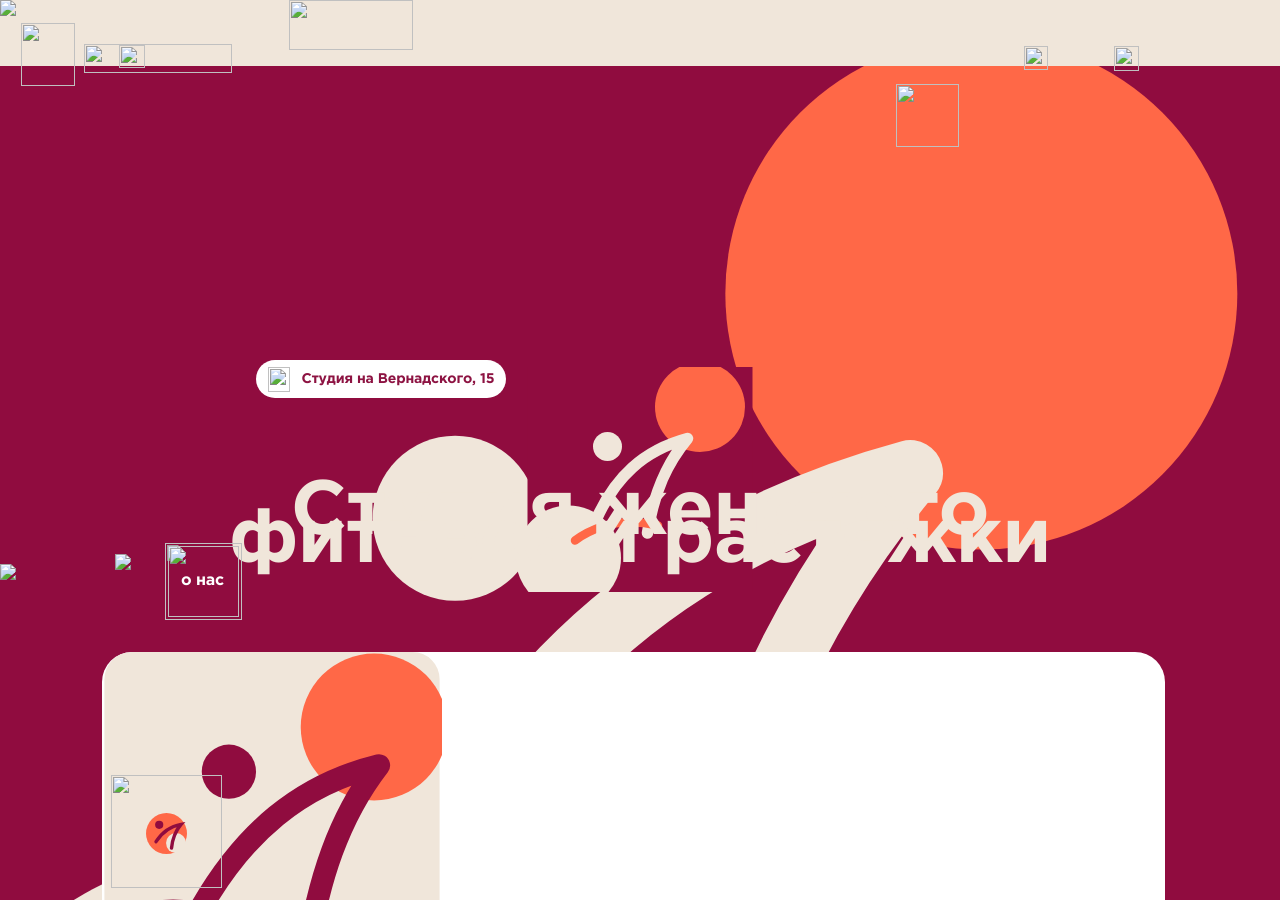
==== tg-mini-app/index.html @ 79e1c3a1 "demo: remove real media from mini app" ====
<!DOCTYPE html>
<html>
  <head>
    <meta name="viewport" content="width=device-width, initial-scale=1.0, maximum-scale=1.0, user-scalable=no, viewport-fit=cover">
    <meta charset="utf-8" />
    <title>TotalBody Mini App</title>
    <meta name="description" content="Telegram Mini App demo for TotalBody stretching and fitness studio." />
    <link rel="icon" href="favicon.svg" type="image/svg+xml" />
    <link rel="stylesheet" href="globals.css" />
    <link rel="stylesheet" href="styleguide.css" />
    <link rel="stylesheet" href="style.css" />
    <script src="https://telegram.org/js/telegram-web-app.js"></script>
    <script src="app.js" defer></script>
  </head>
  <body>
    <div class="app">
      <div class="div">
        <div class="overlap">
          <div class="overlap-group">
            <div class="frame">
              <div class="overlap-2">
                <img class="vector" src="https://res.cloudinary.com/dj05yedo3/image/upload/v1749661528/zvhruvcszwnx0uq4gvgr.svg" loading="lazy" />
                <img class="img" src="https://res.cloudinary.com/dj05yedo3/image/upload/v1749661538/qnjifr6jfg4xvrfwcf0l.svg" loading="lazy" />
                <img class="erasebg-transformed" src="assets/demo-hero.svg" loading="lazy" />
                <img class="vector-2" src="https://res.cloudinary.com/dj05yedo3/image/upload/v1749661538/ksqidxqhwfrtq9zod2dn.svg" loading="lazy" />
                <img class="vector-3" src="https://res.cloudinary.com/dj05yedo3/image/upload/v1749661538/mllj3r9bkgjsvyg509ee.svg" loading="lazy" />
                <img class="vector-4" src="https://res.cloudinary.com/dj05yedo3/image/upload/v1749661538/pivdwtkhey5gzmtzr2zs.svg" loading="lazy" />
                <div class="group">
                  <img class="shape-with-text" src="https://res.cloudinary.com/dj05yedo3/image/upload/v1749661534/fi4a0hrovmrlyyvzdpxg.svg" loading="lazy" />
                  <img class="shape-with-text-2" src="https://res.cloudinary.com/dj05yedo3/image/upload/v1749661534/fi4a0hrovmrlyyvzdpxg.svg" loading="lazy" />
                </div>
                <img class="frame-2" src="https://res.cloudinary.com/dj05yedo3/image/upload/v1749661533/qcncqehvua1rwilfmdrl.svg" loading="lazy" />
                <img class="group-2" src="assets/demo-hero.svg" loading="lazy" />
                <div class="rectangle"></div>
                <div class="overlap-wrapper">
                  <div class="overlap-3">
                    <img class="group-3" src="assets/demo-card.svg" loading="lazy" />
                    <img class="frame-3" src="https://res.cloudinary.com/dj05yedo3/image/upload/v1749661534/mpurqblcsakg6dwoy73x.svg" loading="lazy" />
                    <img class="vector-5" src="assets/demo-avatar-c.svg" loading="lazy" />
                    <div class="group-4">
                      <div class="div-wrapper"><div class="text-wrapper-2">Записаться</div></div>
                    </div>
                  </div>
                </div>
                <img class="vector-6" src="https://res.cloudinary.com/dj05yedo3/image/upload/v1749661532/bebom2uhkwkwy1d5ybla.svg" loading="lazy" />

                <img class="text-3" src="https://res.cloudinary.com/dj05yedo3/image/upload/v1749661535/m6dvybd0l9yclhbttxkt.svg" loading="lazy" />
                <p class="text-wrapper-5">
                  Студия женского<br />
                  фитнеса и растяжки
                </p>
                <div class="text-wrapper-6">Подбери занятия под себя</div>
                <div class="rectangle-3"></div>
                

                <div class="frame-4">
                        <div class="overlap-3">
                          <img class="group-3" src="assets/demo-card.svg" loading="lazy" />
                          <img class="frame-3" src="https://res.cloudinary.com/dj05yedo3/image/upload/v1749661534/mpurqblcsakg6dwoy73x.svg" loading="lazy" />
                          <img class="vector-5" src="assets/demo-avatar-c.svg" loading="lazy" />
                          <div class="group-4">
                            <div class="div-wrapper"><div class="text-wrapper-2">Записаться</div></div>
                          </div>
                        </div>
                </div>
                <p class="text-wrapper-9">
                  Запишись на пробное, и мы подберём лучшее направление под твои цели и состояние.
                </p>
                <p class="text-wrapper-10"> Не знаешь, с чего начать?</p>
                <div class="text-wrapper-11">Социальные сети<br />и контакты</div>

                <div class="text-wrapper-16">Отзывы</div>
                <div class="reviews-container ">
                  <div class="reviews-slider">
                    <div class=" review-slide active">
                      <div class="group-6">
                        <div class="overlap-group-3">
                          <div class="group-7">
                            <img class="ellipse" src="assets/demo-avatar-a.svg" loading="lazy" />
                            <img class="ellipse-2" src="assets/demo-avatar-b.svg" loading="lazy" />
                          </div>
                          <img class="ellipse-3" src="assets/demo-avatar-a.svg" loading="lazy" />
                        </div>
                      </div>
                      <div class="text-wrapper-12">Анна</div>
                      <p class="text-wrapper-13">
                        Очень понравилось! Тренеры внимательные, атмосфера супер. Уже после первой тренировки почувствовала
                        результат.
                      </p>
                      <div class="frame-6">
                        <p class="element">
                          <span class="span">5.0</span> <span class="text-wrapper-14">/5.0 Рейтинг</span>
                        </p>
                        <div class="frame-7">
                          <div class="star"><img class="star-2" src="https://res.cloudinary.com/dj05yedo3/image/upload/v1749661527/vu4h4ap3fotdxhmjp8v7.svg" loading="lazy" /></div>
                          <div class="star"><img class="star-2" src="https://res.cloudinary.com/dj05yedo3/image/upload/v1749661527/vu4h4ap3fotdxhmjp8v7.svg" loading="lazy" /></div>
                          <div class="star"><img class="star-2" src="https://res.cloudinary.com/dj05yedo3/image/upload/v1749661527/vu4h4ap3fotdxhmjp8v7.svg" loading="lazy" /></div>
                          <div class="star"><img class="star-2" src="https://res.cloudinary.com/dj05yedo3/image/upload/v1749661527/vu4h4ap3fotdxhmjp8v7.svg" loading="lazy" /></div>
                          <div class="star"><img class="star-2" src="https://res.cloudinary.com/dj05yedo3/image/upload/v1749661527/vu4h4ap3fotdxhmjp8v7.svg" loading="lazy" /></div>
                        </div>
                      </div>
                    </div>
                    <div class="review-slide">
                      <div class="group-6">
                        <div class="overlap-group-3">
                          <div class="group-7">
                            <img class="ellipse" src="assets/demo-avatar-b.svg" loading="lazy" />
                            <img class="ellipse-2" src="assets/demo-avatar-b.svg" loading="lazy" />
                          </div>
                          <img class="ellipse-3" src="assets/demo-avatar-a.svg" loading="lazy" />
                        </div>
                      </div>
                      <div class="text-wrapper-12">Мария</div>
                      <p class="text-wrapper-13">
                        Замечательная студия! Профессиональные тренеры, индивидуальный подход. Результат заметен уже через месяц.
                      </p>
                      <div class="frame-6">
                        <p class="element">
                          <span class="span">4.8</span> <span class="text-wrapper-14">/5.0 Рейтинг</span>
                        </p>
                        <div class="frame-7">
                          <div class="star"><img class="star-2" src="https://res.cloudinary.com/dj05yedo3/image/upload/v1749661527/vu4h4ap3fotdxhmjp8v7.svg" loading="lazy" /></div>
                          <div class="star"><img class="star-2" src="https://res.cloudinary.com/dj05yedo3/image/upload/v1749661527/vu4h4ap3fotdxhmjp8v7.svg" loading="lazy" /></div>
                          <div class="star"><img class="star-2" src="https://res.cloudinary.com/dj05yedo3/image/upload/v1749661527/vu4h4ap3fotdxhmjp8v7.svg" loading="lazy" /></div>
                          <div class="star"><img class="star-2" src="https://res.cloudinary.com/dj05yedo3/image/upload/v1749661527/vu4h4ap3fotdxhmjp8v7.svg" loading="lazy" /></div>
                          <div class="star"><img class="star-2" src="https://res.cloudinary.com/dj05yedo3/image/upload/v1749661527/vu4h4ap3fotdxhmjp8v7.svg" loading="lazy" /></div>
                        </div>
                      </div>
                    </div>
                    <div class="review-slide">
                      <div class="group-6">
                        <div class="overlap-group-3">
                          <div class="group-7">
                            <img class="ellipse" src="assets/demo-avatar-c.svg" loading="lazy" />
                            <img class="ellipse-2" src="assets/demo-avatar-b.svg" loading="lazy" />
                          </div>
                          <img class="ellipse-3" src="assets/demo-avatar-a.svg" loading="lazy" />
                        </div>
                      </div>
                      <div class="text-wrapper-12">Елена</div>
                      <p class="text-wrapper-13">
                        Прекрасное место для тренировок! Удобное расположение, современное оборудование, дружелюбная атмосфера.
                      </p>
                      <div class="frame-6">
                        <p class="element">
                          <span class="span">5.0</span> <span class="text-wrapper-14">/5.0 Рейтинг</span>
                        </p>
                        <div class="frame-7">
                          <div class="star"><img class="star-2" src="https://res.cloudinary.com/dj05yedo3/image/upload/v1749661527/vu4h4ap3fotdxhmjp8v7.svg" loading="lazy" /></div>
                          <div class="star"><img class="star-2" src="https://res.cloudinary.com/dj05yedo3/image/upload/v1749661527/vu4h4ap3fotdxhmjp8v7.svg" loading="lazy" /></div>
                          <div class="star"><img class="star-2" src="https://res.cloudinary.com/dj05yedo3/image/upload/v1749661527/vu4h4ap3fotdxhmjp8v7.svg" loading="lazy" /></div>
                          <div class="star"><img class="star-2" src="https://res.cloudinary.com/dj05yedo3/image/upload/v1749661527/vu4h4ap3fotdxhmjp8v7.svg" loading="lazy" /></div>
                          <div class="star"><img class="star-2" src="https://res.cloudinary.com/dj05yedo3/image/upload/v1749661527/vu4h4ap3fotdxhmjp8v7.svg" loading="lazy" /></div>
                        </div>
                      </div>
                    </div>
                  </div>
                  <img class="solar-arrow-left review-prev" src="https://res.cloudinary.com/dj05yedo3/image/upload/v1749661528/dd9lremyfhqg72or5kfw.svg" loading="lazy" />
                  <img class="solar-arrow-left-2 review-next" src="https://res.cloudinary.com/dj05yedo3/image/upload/v1749661528/dd9lremyfhqg72or5kfw.svg" loading="lazy" />
                </div>
                <div class="text-wrapper-15">Галерея</div>
                <div class="gallery-container">
                  <div class="gallery-slider"></div>
                  <img class="gallery-prev" src="https://res.cloudinary.com/dj05yedo3/image/upload/v1749661528/dd9lremyfhqg72or5kfw.svg" loading="lazy" />
                  <img class="gallery-next" src="https://res.cloudinary.com/dj05yedo3/image/upload/v1749661528/dd9lremyfhqg72or5kfw.svg" loading="lazy" />
                </div>
                <div class="group-8">
                  <div class="text-wrapper-17">Адреса студий в Москве</div>
                  <div class="overlap-5">
                    <img class="vector-9" src="https://res.cloudinary.com/dj05yedo3/image/upload/v1749661536/wvow3mvoufemfomk6qcf.svg" loading="lazy" />
                    <div class="text-wrapper-18">Студия на Вернадского</div>
                  </div>
                  <div class="overlap-6">
                    <img class="vector-9" src="https://res.cloudinary.com/dj05yedo3/image/upload/v1749661536/wvow3mvoufemfomk6qcf.svg" loading="lazy" />
                    <div class="text-wrapper-19">Студия в Коммунарке</div>
                  </div>
                  <p class="element-2">
                    <a href="geo:55.686320,37.524659" target="_blank" rel="noopener noreferrer"
                      ><span class="text-wrapper-20">Москва, Вернадского 15<br /></span
                    ></a>                    
                  </p>
                  <p class="element-3">
                    <a href="geo:55.701320,37.564659" target="_blank" rel="noopener noreferrer"
                      ><span class="text-wrapper-20">Москва, Скандинавский бульвар 2 корпус 6<br /></span
                    ></a>
                  </p>
                  <div class="overlap-7">
                    <img class="vector-9" src="https://res.cloudinary.com/dj05yedo3/image/upload/v1749661536/wvow3mvoufemfomk6qcf.svg" loading="lazy" />
                    <div class="text-wrapper-22">Студия на Вершинина</div>
                  </div>
                  <img class="vector-10" src="https://res.cloudinary.com/dj05yedo3/image/upload/v1749661537/tsz0d3qyu13cjsbohtra.svg" loading="lazy" />
                  <p class="element-4">
                    <a href="geo:55.761320,37.604659" target="_blank" rel="noopener noreferrer"
                      ><span class="text-wrapper-20">Москва, ул. Маршала Вершинина 10<br /></span
                    ></a>

                  </p>
                  <img class="logos-telegram" src="https://res.cloudinary.com/dj05yedo3/image/upload/v1749661537/mkqbgxnvdlfijttlc5ih.svg" loading="lazy" />
                  <img class="logos-whatsapp-icon" src="https://res.cloudinary.com/dj05yedo3/image/upload/v1749661537/pvggm2gwfyuit2jubu2e.svg" loading="lazy" />
                  <img class="logos-telegram-2" src="https://res.cloudinary.com/dj05yedo3/image/upload/v1749661537/mkqbgxnvdlfijttlc5ih.svg" loading="lazy" />
                  <img class="logos-whatsapp-icon-2" src="https://res.cloudinary.com/dj05yedo3/image/upload/v1749661537/pvggm2gwfyuit2jubu2e.svg" loading="lazy" />
                  <img class="logos-telegram-3" src="https://res.cloudinary.com/dj05yedo3/image/upload/v1749661537/mkqbgxnvdlfijttlc5ih.svg" loading="lazy" />
                  <img class="logos-whatsapp-icon-3" src="https://res.cloudinary.com/dj05yedo3/image/upload/v1749661537/pvggm2gwfyuit2jubu2e.svg" loading="lazy" />
                </div>
                <div class="group-9">
                  <div class="overlap-8">
                    <img class="logos-telegram-4" src="https://res.cloudinary.com/dj05yedo3/image/upload/v1749661537/mkqbgxnvdlfijttlc5ih.svg" loading="lazy" />
                    <div class="text-wrapper-23">Мы в Telegram</div>
                  </div>
                  <div class="overlap-9">
                    <div class="text-wrapper-23">Мы в Вконтакте</div>
                    <img class="vector-11" src="https://res.cloudinary.com/dj05yedo3/image/upload/v1749661527/ifnpgrkp0sdzhej9lgxi.svg" loading="lazy" />
                  </div>
                </div>
                <div class="text-wrapper-24">Виды тренировок</div>
                <img class="logos-telegram-5" src="https://res.cloudinary.com/dj05yedo3/image/upload/v1749661537/mkqbgxnvdlfijttlc5ih.svg" loading="lazy" />
                <img class="logos-whatsapp-icon-4" src="https://res.cloudinary.com/dj05yedo3/image/upload/v1749661537/pvggm2gwfyuit2jubu2e.svg" loading="lazy" />
                <div class="group-10">
                  <div class="overlap-10">
                    <img class="vector-12" src="https://res.cloudinary.com/dj05yedo3/image/upload/v1749661536/wvow3mvoufemfomk6qcf.svg" loading="lazy" />
                    <div class="text-wrapper-25">Студия на Вернадского, 15</div>
                  </div>
                </div>
                <img class="vector-13" src="https://res.cloudinary.com/dj05yedo3/image/upload/v1749661536/toyf0oizj701140ivxfs.svg" loading="lazy" />
              </div>
             
              <div class="text-wrapper-29">ПОЛУЧИ</div>
              <div class="text-wrapper-30">при скачивании приложения</div>
              <div class="group-12">
                <div class="group-wrapper">
                  <div class="group-13">
                    <div class="overlap-group-5">
                      <div class="rectangle-4"></div>
                      <div class="text-wrapper-31">Скачать приложение</div>
                    </div>
                  </div>
                </div>
              </div>
            </div>
            <div class="group-14">
              <div class="overlap-11">
                <div class="group-15">
                  <img class="shape-with-text-3" src="https://res.cloudinary.com/dj05yedo3/image/upload/v1749661526/hvrgjwyhjdgsxyneat5d.svg" loading="lazy" />
                  <div class="overlap-group-6">
                    <img class="vector-14" src="https://res.cloudinary.com/dj05yedo3/image/upload/v1749661525/syrwurmm0ec5puykcbqc.svg" loading="lazy" />
                    <div class="text-wrapper-32">500</div>
                  </div>
                </div>
                <div class="group-16"><div class="text-wrapper-33">БАЛОВ</div></div>
              </div>
            </div>
            <div class="group-17">
              <div class="frame-9">
                <div class="overlap-12">
                  <div class="overlap-13">
                    <img class="group-18" src="assets/demo-card.svg" loading="lazy" />
                    <div class="text-wrapper-34">Силовые<br />и кардио-тренировки</div>
                    <p class="div-2">
                      <span class="text-wrapper-35">Подойдут тебе, если ты хочешь:<br /></span>
                      <span class="text-wrapper-36"
                        ><br />— подтянуть тело<br />— сбросить напряжение через активность<br />— почувствовать энергию
                        и контроль над своим телом</span
                      >
                    </p>
                    <p class="text-wrapper-37">🔥 Форматы: функциональный фитнес, женские круговые, кардио-миксы</p>
                  </div>
                  <div class="group-19">
                    <div class="overlap-group-2"><div class="text-wrapper-2">Записаться</div></div>
                  </div>
                  <div class="ic-round-sports">
                    <div class="icon-park-outline"><img class="group-20" src="assets/demo-card.svg" loading="lazy" /></div>
                  </div>
                </div>
              </div>
              <div class="overlap-14">
                <div class="frame-10">
                  <div class="overlap-15">
                    <div class="overlap-16">
                      <img class="group-21" src="assets/demo-card.svg" loading="lazy" />
                      <p class="div-3">
                        <span class="text-wrapper-35">Подойдут тебе, если ты хочешь:<br /></span>
                        <span class="text-wrapper-36"
                          ><br />— отпустить тревожность и восстановиться<br />— улучшить осанку и дыхание<br />—
                          разгрузить тело после сидячей работы</span
                        >
                      </p>
                      <p class="text-wrapper-38">🔥 Форматы: хатха, аэройога в гамаках, дыхательные практики</p>
                    </div>
                    <div class="text-wrapper-39">Йога<br />и аэройога</div>
                    <div class="group-22">
                      <div class="overlap-group-2"><div class="text-wrapper-2">Записаться</div></div>
                    </div>
                  </div>
                </div>
                <div class="mdi-yoga-wrapper"><img class="mdi-yoga" src="assets/demo-card.svg" loading="lazy" /></div>
              </div>
              <div class="overlap-17">
                <div class="frame-10">
                  <div class="overlap-15">
                    <div class="overlap-16">
                      <img class="group-21" src="assets/demo-card.svg" loading="lazy" />
                      <p class="div-3">
                        <span class="text-wrapper-35">Подойдут тебе, если ты хочешь:<br /></span>
                        <span class="text-wrapper-36"
                          ><br />— стать гибкой без насилия над собой<br />— снять напряжение в спине и шее<br />—
                          научиться слышать своё тело</span
                        >
                      </p>
                      <p class="text-wrapper-38">🔥 Форматы: стретчинг, шпагаты, мягкое вытяжение</p>
                    </div>
                    <div class="text-wrapper-39">Растяжка и мягкие тренировки</div>
                    <div class="group-22">
                      <div class="overlap-group-2"><div class="text-wrapper-2">Записаться</div></div>
                    </div>
                  </div>
                </div>
                <div class="material-symbols-wrapper">
                  <img class="material-symbols" src="https://res.cloudinary.com/dj05yedo3/image/upload/v1749661531/lkzwquas0k6wuajf4sws.svg" loading="lazy" />
                </div>
              </div>
              <div class="overlap-18">
                <div class="frame-11">
                  <div class="overlap-19">
                    <div class="overlap-20">
                      <img class="group-23" src="assets/demo-card.svg" loading="lazy" />
                      <p class="div-4">
                        <span class="text-wrapper-35">Подойдут тебе, если ты хочешь:<br /></span>
                        <span class="text-wrapper-36"
                          ><br />— раскрыть женственность и тело<br />— почувствовать уверенность в движении<br />—
                          прокачать пластику и наслаждаться собой</span
                        >
                      </p>
                      <p class="text-wrapper-38">🔥 Форматы: high heels, strip plastic, frame up</p>
                    </div>
                    <div class="text-wrapper-39">Танцевальные направления</div>
                    <div class="group-24">
                      <div class="overlap-group-2"><div class="text-wrapper-2">Записаться</div></div>
                    </div>
                  </div>
                </div>
                <div class="mdi-dance-pole-wrapper"><img class="mdi-dance-pole" src="https://res.cloudinary.com/dj05yedo3/image/upload/v1749661531/xwur1dfdlcthbbzri6fo.svg" loading="lazy" /></div>
              </div>
            </div>
            <img class="shape-with-text-4" src="https://res.cloudinary.com/dj05yedo3/image/upload/v1749661534/fi4a0hrovmrlyyvzdpxg.svg" loading="lazy" />
            <img class="vector-15" src="https://res.cloudinary.com/dj05yedo3/image/upload/v1749661525/g0m5v3hjdb8z01puhdi0.svg" loading="lazy" />
            <img class="vector-16" src="https://res.cloudinary.com/dj05yedo3/image/upload/v1749661535/nxyaib2t70lfdyraieog.svg" loading="lazy" />
            <div class="text-wrapper-40">о нас</div>
            <img class="vector-17" src="https://res.cloudinary.com/dj05yedo3/image/upload/v1749661531/anmxvpi4mtcuq6xujy67.svg" loading="lazy" />
            <div class="text-wrapper-41">Важное</div>
            <div class="vazhnoe-items-container">
              <div class="group-25">
                <div class="overlap-21">
                  <img class="ic-round-sports-2" src="https://res.cloudinary.com/dj05yedo3/image/upload/v1749661531/pp7jlei7whan8qn3r7dn.svg" loading="lazy" />
                  <div class="text-wrapper-42">Тренеры</div>
                </div>
              </div>
              <div class="group-26">
                <div class="overlap-21">
                  <div class="ic-round-sports-3">
                    <img class="fluent-calendar" src="https://res.cloudinary.com/dj05yedo3/image/upload/v1749661530/td2p0tbl6gnivacuxcgl.svg" loading="lazy" />
                  </div>
                  <div class="text-wrapper-42">Расписание</div>
                </div>
              </div>
              <div class="group-29">
                <div class="overlap-21">
                  <div class="ic-round-sports-3">
                    <img class="icomoon-free-price" src="https://res.cloudinary.com/dj05yedo3/image/upload/v1749661530/boogcw2drhoru61rzu0j.svg" loading="lazy" />
                  </div>
                  <div class="text-wrapper-42">Наши цены</div>
                </div>
              </div>
              <div class="group-30">
                <div class="overlap-21">
                  <div class="ic-round-sports-3">
                    <div class="overlap-group-7">
                      <div class="mingcute-telegram"><img class="group-31" src="https://res.cloudinary.com/dj05yedo3/image/upload/v1749661537/mkqbgxnvdlfijttlc5ih.svg" loading="lazy" /></div>
                      <img class="mdi-video" src="https://res.cloudinary.com/dj05yedo3/image/upload/v1749661530/tev6mluem8g5wy7ezqs3.svg" loading="lazy" />
                    </div>
                  </div>
                  <div class="text-wrapper-42">Видео</div>
                </div>
              </div>
            </div>
            <div class="text-wrapper-43">Полезное</div>
            <div class="poleznoe-items-container">
              <div class="group-27">
                <div class="overlap-21">
                  <div class="ic-round-sports-3"><img class="mdi-faq" src="https://res.cloudinary.com/dj05yedo3/image/upload/v1749661529/wb0336kxxadba7hqfowm.svg" loading="lazy" /></div>
                  <div class="text-wrapper-42">FAQ</div>
                </div>
              </div>
              <div class="group-28">
                <div class="overlap-21">
                  <div class="ic-round-sports-3"><img class="bxs-map" src="https://res.cloudinary.com/dj05yedo3/image/upload/v1749661529/u8o5vndsfwxhld6qwpb7.svg" loading="lazy" /></div>
                  <div class="text-wrapper-42">Как нас найти?</div>
                </div>
              </div>
              <div class="group-32">
                <div class="overlap-21">
                  <div class="ic-round-sports-3">
                    <img class="ic-baseline-app" src="https://res.cloudinary.com/dj05yedo3/image/upload/v1749661528/al30vpiiayfximbymd8l.svg" loading="lazy" />
                  </div>
                  <div class="text-wrapper-46">Мобильное <br>приложение</div>
                </div>
              </div>
              <div class="group-33" onclick="window.open('https://t.me/total_body_ver', '_blank')" style="cursor: pointer;">
                <div class="overlap-21">
                  <div class="ic-round-sports-3">
                    <div class="mingcute-telegram-2"><img class="group-34" src="assets/demo-avatar-a.svg" loading="lazy" /></div>
                  </div>
                  <div class="text-wrapper-42">TG канал</div>
                </div>
              </div>
            </div>
            <div class="text-wrapper-44">Выбери своё направление</div>
            <p class="text-wrapper-45">тренировка, которая подойдёт именно тебе</p>
            <div class="training-items-container">
              <div class="overlap-group-wrapper">
                <div class="overlap-4">
                  <img class="group-3" src="assets/demo-card.svg" loading="lazy">
                  <img class="rectangle-2" src="assets/demo-card.svg" loading="lazy">
                  <img class="frame-3" src="https://res.cloudinary.com/dj05yedo3/image/upload/v1749661534/mpurqblcsakg6dwoy73x.svg" loading="lazy">
                  <img class="vector-5" src="assets/demo-avatar-c.svg" loading="lazy">
                  <div class="text-wrapper-7">Растяжка</div>
                  <p class="text-wrapper-8">Гибкость, снятие напряжения, лёгкость в теле.</p>
                  <button class="more-info-btn" data-type="stretching">Подробнее</button>
                  <div class="group-5">
                    <div class="overlap-group-2"><div class="text-wrapper-2">Записаться</div></div>
                  </div>
                </div>
              </div>
              <div class="overlap-group-wrapper">
                <div class="overlap-4">
                  <img class="group-3" src="assets/demo-card.svg" loading="lazy">
                  <img class="rectangle-2" src="assets/demo-card.svg" loading="lazy">
                  <img class="frame-3" src="https://res.cloudinary.com/dj05yedo3/image/upload/v1749661534/mpurqblcsakg6dwoy73x.svg" loading="lazy">
                  <img class="vector-5" src="assets/demo-avatar-c.svg" loading="lazy">
                  <div class="text-wrapper-7">Аэройога</div>
                  <p class="text-wrapper-8">Гамак, гибкость, разгрузка спины, гармония тела и души.</p>
                  <button class="more-info-btn" data-type="aerial">Подробнее</button>
                  <div class="group-5">
                    <div class="overlap-group-2"><div class="text-wrapper-2">Записаться</div></div>
                  </div>
                </div>
              </div>
              <div class="overlap-group-wrapper">
                <div class="overlap-4">
                  <img class="group-3" src="assets/demo-card.svg" loading="lazy">
                  <img class="rectangle-2" src="assets/demo-card.svg" loading="lazy">
                  <img class="frame-3" src="https://res.cloudinary.com/dj05yedo3/image/upload/v1749661534/mpurqblcsakg6dwoy73x.svg" loading="lazy">
                  <img class="vector-5" src="assets/demo-avatar-c.svg" loading="lazy">
                  <div class="text-wrapper-7">Пилатес</div>
                  <p class="text-wrapper-8">Глубокие мышцы, осанка, баланс, мягкая забота о теле.</p>
                  <button class="more-info-btn" data-type="pilates">Подробнее</button>
                  <div class="group-5">
                    <div class="overlap-group-2"><div class="text-wrapper-2">Записаться</div></div>
                  </div>
                </div>
              </div>
              <div class="overlap-group-wrapper">
                <div class="overlap-4">
                  <img class="group-3" src="assets/demo-card.svg" loading="lazy">
                  <img class="rectangle-2" src="assets/demo-card.svg" loading="lazy">
                  <img class="frame-3" src="https://res.cloudinary.com/dj05yedo3/image/upload/v1749661534/mpurqblcsakg6dwoy73x.svg" loading="lazy">
                  <img class="vector-5" src="assets/demo-avatar-c.svg" loading="lazy">
                  <div class="text-wrapper-7">Strip Plastic</div>
                  <p class="text-wrapper-8">Танец, пластика, женственность, уверенность, гибкость.</p>
                  <button class="more-info-btn" data-type="strip">Подробнее</button>
                  <div class="group-5">
                    <div class="overlap-group-2"><div class="text-wrapper-2">Записаться</div></div>
                  </div>
                </div>
              </div>
              <div class="overlap-group-wrapper">
                <div class="overlap-4">
                  <img class="group-3" src="assets/demo-card.svg" loading="lazy">
                  <img class="rectangle-2" src="assets/demo-card.svg" loading="lazy">
                  <img class="frame-3" src="https://res.cloudinary.com/dj05yedo3/image/upload/v1749661534/mpurqblcsakg6dwoy73x.svg" loading="lazy">
                  <img class="vector-5" src="assets/demo-avatar-c.svg" loading="lazy">
                  <div class="text-wrapper-7">Здоровая спина</div>
                  <p class="text-wrapper-8">Сильная спина, снятие боли, гибкость, профилактика проблем.</p>
                  <button class="more-info-btn" data-type="back">Подробнее</button>
                  <div class="group-5">
                    <div class="overlap-group-2"><div class="text-wrapper-2">Записаться</div></div>
                  </div>
                </div>
              </div>
              <div class="overlap-group-wrapper">
                <div class="overlap-4">
                  <img class="group-3" src="assets/demo-card.svg" loading="lazy">
                  <img class="rectangle-2" src="assets/demo-card.svg" loading="lazy">
                  <img class="frame-3" src="https://res.cloudinary.com/dj05yedo3/image/upload/v1749661534/mpurqblcsakg6dwoy73x.svg" loading="lazy">
                  <img class="vector-5" src="assets/demo-avatar-c.svg" loading="lazy">
                  <div class="text-wrapper-7">Хатха-йога</div>
                  <p class="text-wrapper-8">Асаны, дыхание, баланс, гибкость, спокойствие ума.</p>
                  <button class="more-info-btn" data-type="hatha">Подробнее</button>
                  <div class="group-5">
                    <div class="overlap-group-2"><div class="text-wrapper-2">Записаться</div></div>
                  </div>
                </div>
              </div>
              <div class="overlap-group-wrapper">
                <div class="overlap-4">
                  <img class="group-3" src="assets/demo-card.svg" loading="lazy">
                  <img class="rectangle-2" src="assets/demo-card.svg" loading="lazy">
                  <img class="frame-3" src="https://res.cloudinary.com/dj05yedo3/image/upload/v1749661534/mpurqblcsakg6dwoy73x.svg" loading="lazy">
                  <img class="vector-5" src="assets/demo-avatar-c.svg" loading="lazy">
                  <div class="text-wrapper-7">Фитнес-аэробика</div>
                  <p class="text-wrapper-8">Кардио, энергия, сжигание калорий, координация, позитив.</p>
                  <button class="more-info-btn" data-type="aerobics">Подробнее</button>
                  <div class="group-5">
                    <div class="overlap-group-2"><div class="text-wrapper-2">Записаться</div></div>
                  </div>
                </div>
              </div>
            </div>
          </div>
        </div>
      </div>
    </div>

    
    <div class="modal-coaches" style="display:none;">
      <div class="modal-coaches__backdrop"></div>
      <div class="modal-coaches__content">
        <button class="modal-coaches__close">&times;</button>
        <div class="coaches-slider">
          <div class="coach-slide">
            <div class="coach-info">
              <div class="coach-photo-container">
                <img class="coach-photo" src="" alt="">
              </div>
              <div class="coach-details">
                <h3 class="coach-name"></h3>
                <p class="coach-desc"></p>
              </div>
            </div>
            <div class="coaches-nav">
              <button class="coaches-prev">
                <svg width="24" height="24" viewBox="0 0 24 24" fill="none" xmlns="http://www.w3.org/2000/svg">
                  <path d="M15 18L9 12L15 6" stroke="currentColor" stroke-width="2" stroke-linecap="round" stroke-linejoin="round"/>
                </svg>
              </button>
              <div class="coach-counter"></div>
              <button class="coaches-next">
                <svg width="24" height="24" viewBox="0 0 24 24" fill="none" xmlns="http://www.w3.org/2000/svg">
                  <path d="M9 6L15 12L9 18" stroke="currentColor" stroke-width="2" stroke-linecap="round" stroke-linejoin="round"/>
                </svg>
              </button>
            </div>
          </div>
        </div>
      </div>
    </div>
    <div class="modal-schedule" style="display:none;">
      <div class="modal-schedule__backdrop"></div>
      <div class="modal-schedule__content">
        <iframe src="https://example.com/booking-widget" frameborder="0" class="schedule-iframe"></iframe>
        <button class="modal-schedule__close">&times;</button>
      </div>
    </div>
    <div class="modal-prices" style="display:none;">
      <div class="modal-prices__backdrop"></div>
      <div class="modal-prices__content">
        <button class="modal-prices__close">&times;</button>
        <div class="prices-slider"></div>
        <div class="prices-nav">
          <button class="prices-prev">&#8592;</button>
          <button class="prices-next">&#8594;</button>
        </div>
      </div>
    </div>

    <!-- Модальное окно Видео -->
    <div class="modal-video" style="display: none;">
        <div class="modal-video__backdrop"></div>
        <div class="modal-video__content">
            <button class="modal-video__close">&times;</button>
            <img class="video-player" src="assets/demo-gallery-1.svg" alt="Видео демо" loading="lazy">
        </div>
    </div>

    <!-- Модальное окно FAQ -->
    <div class="modal-faq" style="display: none;">
        <div class="modal-faq__backdrop"></div>
        <div class="modal-faq__content">
            <button class="modal-faq__close">&times;</button>
            <div class="faq-container">
                <div class="faq-item">
                    <div class="faq-question">Какие у вас есть абонементы?<span class="faq-arrow">&#9660;</span></div>
                    <p class="faq-answer">
                        В нашей студии вы можете выбрать абонемент, который подходит именно вам:
                        <br /><br />
                        — на 8 занятий<br />
                        — на 12 занятий<br />
                        — на 16 занятий<br />
                        — на 24 занятия
                        <br /><br />
                        Каждый абонемент включает возможность заморозки и гостевые визиты, чтобы вы могли тренироваться с комфортом и делиться любимыми занятиями с близкими.
                        <br /><br />
                        Подробнее о стоимости и условиях — в разделе «Цены».
                    </p>
                </div>
                <div class="faq-item">
                    <div class="faq-question">Что взять с собой на тренировку?<span class="faq-arrow">&#9660;</span></div>
                    <p class="faq-answer">
                        Удобную спортивную форму (лосины/топ), бутылочку для воды и хорошее настроение. Всё остальное (коврики, оборудование, гамаки) предоставляется в студии.
                    </p>
                </div>
                <div class="faq-item">
                    <div class="faq-question">Как записаться и где посмотреть расписание?<span class="faq-arrow">&#9660;</span></div>
                    <p class="faq-answer">
                        Вы можете записаться на пробное занятие через demo booking widget (<a href="https://example.com/booking-widget" target="_blank">https://example.com/booking-widget</a>). Или оставить заявку, и мы вместе подберём для вас оптимальное занятие и время.
                    </p>
                </div>
                <div class="faq-item">
                    <div class="faq-question">Есть ли подарочные сертификаты?<span class="faq-arrow">&#9660;</span></div>
                    <p class="faq-answer">
                        Да, у нас есть подарочные сертификаты на любую сумму или определённое количество занятий. Отличный вариант для заботливого подарка.
                    </p>
                </div>
                <div class="faq-item">
                    <div class="faq-question">Какое направление мне подойдёт?<span class="faq-arrow">&#9660;</span></div>
                    <p class="faq-answer">
                        Мы подскажем! Все будет зависеть от вашей цели, уровня подготовки и личных предпочтений.
                    </p>
                </div>
                <div class="faq-item">
                    <div class="faq-question">Разбивка платежа — это кредит?<span class="faq-arrow">&#9660;</span></div>
                    <p class="faq-answer">
                        Нет, это удобная система оплаты через сервис Яндекс Сплит — вы можете платить за абонемент частями, без процентов и без оформления кредита.
                    </p>
                </div>
                <div class="faq-item">
                    <div class="faq-question">Если я не успею посетить все занятия, они сгорят?<span class="faq-arrow">&#9660;</span></div>
                    <p class="faq-answer">
                        Нет. Мы можем перенести занятия или заморозить абонемент по уважительной причине. Нам важно, чтобы вы занимались комфортно и без давления.
                    </p>
                </div>
                <div class="faq-item">
                    <div class="faq-question">Могу ли я привести подругу по своему абонементу?<span class="faq-arrow">&#9660;</span></div>
                    <p class="faq-answer">
                        В каждом абонементе включены гостевые визиты, по которым вы можете привести своих подруг бесплатно
                    </p>
                </div>
                <div class="faq-item">
                    <div class="faq-question">Как мне купить абонемент дешевле?<span class="faq-arrow">&#9660;</span></div>
                    <p class="faq-answer">
                        Вы можете воспользоваться акцией "Приведи подругу и получи 2000 рублей". За каждую подругу, купившую абонемент вам на счёт начисляется 2000 рублей.
                    </p>
                </div>
            </div>
      </div>
    </div>

    <!-- Модальное окно Как нас найти -->
    <div class="modal-how-to-find" style="display: none;">
        <div class="modal-how-to-find__backdrop"></div>
        <div class="modal-how-to-find__content">
            <button class="modal-how-to-find__close">&times;</button>
            <div class="how-to-find-slider">
                <div class="how-to-find-slide">
                    <img class="how-to-find-image" src="assets/demo-gallery-2.svg" alt="Как нас найти" loading="lazy">
                </div>
                <div class="how-to-find-slide">
                    <img class="how-to-find-image" src="assets/demo-map.svg" alt="Как нас найти" loading="lazy">
                </div>
            </div>
            <button class="how-to-find-prev">&#8592;</button>
            <button class="how-to-find-next">&#8594;</button>
        </div>
    </div>

    <!-- Модальное окно О нас -->
    <div class="modal-about" style="display: none;">
        <div class="modal-about__backdrop"></div>
        <div class="modal-about__content">
            <button class="modal-about__close">&times;</button>
            <h2 class="about-title">О студии Total Body</h2>
            <div class="about-main-text">
                <p> <b>Total Body</b> – это большая семья из 20 профессиональных инструкторов, 4-ех приятных администраторов и открытого руководства студии.</p>
                <p>Наша цель – сделать каждого клиента своим другом, помочь ему быть более счастливым, красивым и уверенным в себе. Сделать спорт частью его жизни в любом возрасте.</p>
            </div>
            <div class="about-mission-block">
                <h3 class="about-mission-title">Наша миссия</h3>
                <ul class="about-mission-list">
                    <li class="about-mission-item">Делаем стройность и красоту такими же простыми и естественными, как улыбка.</li>
                </ul>
            </div>
        </div>
    </div>

    <!-- Модальное окно подробной информации о тренировке -->
    <div class="modal-training-info" style="display: none;">
        <div class="modal-training-info__backdrop"></div>
        <div class="modal-training-info__content">
            <button class="modal-training-info__close">&times;</button>
            <div class="modal-training-info__body"></div>
        </div>
    </div>
  </body>
</html>
---- tg-mini-app/globals.css ----
*,
*::before,
*::after {
  box-sizing: border-box;
}

body {
  -webkit-font-smoothing: antialiased;
  text-rendering: geometricPrecision;
}

button,
input,
textarea,
select {
  font: inherit;
}

img,
svg,
video {
  max-width: 100%;
}
---- tg-mini-app/styleguide.css ----
:root {
  --white: #ffffff;
  --cream: #f0e6da;
  --berry: #900c3f;
  --berry-dark: #8d1342;
  --ink: #424242;
  --muted: #737373;
}
---- tg-mini-app/style.css ----
@font-face {
    font-family: 'Gotham Pro';
    src: url('./Gotham Pro/gothampro.ttf') format('truetype');
    font-weight: normal;
    font-style: normal;
}

@font-face {
    font-family: 'Gotham Pro';
    src: url('./Gotham Pro/gothampro_italic.ttf') format('truetype');
    font-weight: normal;
    font-style: italic;
}

@font-face {
    font-family: 'Gotham Pro';
    src: url('./Gotham Pro/gothampro_bold.ttf') format('truetype');
    font-weight: bold;
    font-style: normal;
}

@font-face {
    font-family: 'Gotham Pro';
    src: url('./Gotham Pro/gothampro_bolditalic.ttf') format('truetype');
    font-weight: bold;
    font-style: italic;
}

@font-face {
    font-family: 'Gotham Pro';
    src: url('./Gotham Pro/gothampro_medium.ttf') format('truetype');
    font-weight: 500;
    font-style: normal;
}

@font-face {
    font-family: 'Gotham Pro';
    src: url('./Gotham Pro/gothampro_mediumitalic.ttf') format('truetype');
    font-weight: 500;
    font-style: italic;
}

@font-face {
    font-family: 'Gotham Pro';
    src: url('./Gotham Pro/gothampro_light.ttf') format('truetype');
    font-weight: 300;
    font-style: normal;
}

@font-face {
    font-family: 'Gotham Pro';
    src: url('./Gotham Pro/gothampro_lightitalic.ttf') format('truetype');
    font-weight: 300;
    font-style: italic;
}

@font-face {
    font-family: 'Gotham Pro';
    src: url('./Gotham Pro/gothampro_black.ttf') format('truetype');
    font-weight: 900;
    font-style: normal;
}

@font-face {
    font-family: 'Gotham Pro';
    src: url('./Gotham Pro/gothampro_blackitalic.ttf') format('truetype');
    font-weight: 900;
    font-style: italic;
}

html, body {
  width: 100%;
  max-width: 100%;
  margin: 0;
  padding: 0;
  background-color: #f0e6da;
  box-sizing: border-box;
  height: 100%;
}

.app {
  min-height: 100vh;
  overflow-y: auto;
  overflow-x: hidden;
}

.div, .overlap-group {
  width: 100%;
  max-width: 100%;
  box-sizing: border-box;
  /* height и overflow не задаём! */
}

.app, .div {
  min-height: 100vh;
}

.app .div {
  width: 100%;
  max-width: 100%;
}

.app .overlap-group {
  position: relative;
  width: 100%;
  max-width: 100%;
  margin: 0;
  background-color: #f0e6da;
}



.app .vector {
    position: absolute;
    width: 107px;
    height: 230px;
    top: 2231px;
    left: 75%;
  }
  
  .app .img {
    width: 100%;
    height: auto;
    display: block;
    margin: 0 auto;
    position: static;
  }
  
  .app .erasebg-transformed {
    position: absolute;
    top: 66px;
    left: 0;
    width: 100%;
    height: 663px;
    object-fit: cover;
    pointer-events: none;
  }
  
  .app .vector-2 {
    position: absolute;
    width: 26px;
    height: 23px;
    top: 45px;
    left: 119px;
  }
  
  .app .vector-3 {
    position: absolute;
    width: 148px;
    height: 29px;
    top: 44px;
    left: 84px;
  }
  
  .app .vector-4 {
    position: absolute;
    width: 54px;
    height: 63px;
    top: 23px;
    left: 21px;
  }
  
  .app .group {
    position: absolute;
    width: 57px;
    height: 16px;
    top: 747px;
    left: 164px;
  }
  
  .app .shape-with-text {
    position: absolute;
    width: 16px;
    height: 16px;
    top: 16px;
    left: 0;
  }
  
  .app .shape-with-text-2 {
    position: absolute;
    width: 16px;
    height: 16px;
    top: 16px;
    left: 41px;
  }
  
  .app .frame-2 {
    position: absolute;
    width: 100%;
    top: 564px;
    left: 0;
  }
  
  .app .group-2 {
    position: absolute;
    width: 100%;
    height: 225px;
    top: 367px;
    left: 0;
  }
  
  .app .rectangle {
    position: absolute;
    width: 100%;
    height: 902px;
    top: 4517px;
    left: 0;
    background-color: #8d1342;
  }
  
  .app .overlap-wrapper {
    position: absolute;
    width: 83%;
    height: auto;
    top: 652px;
    left: 8%;
    background-color: #ffffff;
    border-radius: 30px;
    overflow: hidden;
  }
  
  .app .overlap-3 {
    position: relative;
    width: 380px;
    height: 415px;
  }
  
  .app .group-3 {
    position: absolute;
    width: 340px;
    height: 415px;
    top: 0;
    left: 0;
  }
  
  .app .rectangle-2 {
    position: absolute;
    width: 188px;
    height: 216px;
    max-width: 188px;
    max-height: 216px;
    min-width: 188px;
    min-height: 216px;
    top: 20px;
    left: 128px;
    border-radius: 18px;
    object-fit: cover;
    overflow: hidden;
    box-sizing: border-box;
  }
  
  .app .frame-3 {
    position: absolute;
    width: 111px;
    height: 113px;
    top: 123px;
    left: 9px;
  }
  
  .app .text-wrapper {
    position: absolute;
    width: 350px;
    top: 262px;
    left: 30px;
    font-family: 'Gotham Pro', Helvetica;
    font-weight: 700;
    color: #8d1342;
    font-size: 16px;
    letter-spacing: -0.18px;
    line-height: 19.0px;
  }
  
  .app .vector-5 {
    position: absolute;
    width: 41px;
    height: 41px;
    top: 161px;
    left: 44px;
  }
  
  .app .p {
    position: absolute;
    width: 272px;
    top: 309px;
    left: 30px;
    font-family: 'Gotham Pro', Helvetica;
    font-weight: 400;
    color: #737373;
    font-size: 12px;
    letter-spacing: -0.13px;
    line-height: 14.3px;
  }
  
  .app .group-4 {
    position: absolute;
    width: 300px;
    height: 40px;
    top: 357px;
    left: 30px;
  }
  
  .app .div-wrapper {
    position: absolute;
    width: 181px;
    height: 40px;
    top: 0;
    left: 0;
    background-color: #900c3f;
    border-radius: 30px;
    cursor: pointer;
    transition: transform 0.15s ease, opacity 0.15s ease, box-shadow 0.15s ease;
  }
  
  .app .div-wrapper:active {
    transform: scale(0.97);
    opacity: 0.8;
    box-shadow: inset 0 0 10px rgba(0, 0, 0, 0.2);
  }
  
  .app .text-wrapper-2 {
    position: absolute;
    top: 13px;
    left: 56px;
    font-family: 'Gotham Pro', Helvetica;
    font-weight: 500;
    color: #ffffff;
    font-size: 12px;
    letter-spacing: -0.13px;
    line-height: 14.3px;
    white-space: nowrap;
  }
  
  .app .text-wrapper-3 {
    position: absolute;
    top: 6px;
    left: 254px;
    font-family: 'Gotham Pro', Helvetica;
    font-weight: 500;
    color: #ffffff;
    font-size: 16px;
    letter-spacing: -0.18px;
    line-height: 19.0px;
    white-space: nowrap;
  }
  
  .app .vector-6 {
    position: absolute;
    width: 18px;
    height: 12px;
    top: 1192px;
    left: 184px;
  }
  
  .app .vector-7 {
    position: absolute;
    width: 72px;
    height: 63px;
    top: 2217px;
    left: 273px;
  }
  
  .app .text-wrapper-4 {
    position: absolute;
    width: 90%;
    top: 490px;
    left: 5%;
    font-family: 'Gotham Pro', Helvetica;
    font-weight: 400;
    color: #f0e6da;
    font-size: 10vw;
    text-align: center;
    letter-spacing: -0.44px;
    line-height: 47.6px;
  }
  
  .app .text-wrapper-5 {
    position: absolute;
    width: 90%;
    top: 422px;
    left: 5%;
    font-family: 'Gotham Pro', Helvetica;
    font-weight: 700;
    color: #f0e6da;
    font-size: 6vw;
    text-align: center;
    letter-spacing: -0.26px;
    line-height: 28.6px;
  }
  
  .app .text-wrapper-6 {
    position: absolute;
    width: 352px;
    top: 1149px;
    left: 12px;
    font-family: 'Gotham Pro', Helvetica;
    font-weight: 400;
    color: #900c3f;
    font-size: 16px;
    text-align: center;
    letter-spacing: -0.18px;
    line-height: 19.0px;
  }
  
  .app .rectangle-3 {
    position: absolute;
    width: 100%;
    height: 373px;
    top: 1682px;
    left: 0;
    background-color: #900c3f;
  }
  
  .app .overlap-group-wrapper {
    position: relative;
    width: 340px;
    height: 415px;
    border-radius: 30px;
    overflow: hidden;
    margin-right: 20px;
    flex: 0 0 auto;
  }
  
  .app .overlap-4 {
    position: relative;
    height: 415px;
    background: linear-gradient(145deg, #ffffff 0%, #fff8f4 55%, #f4d7df 100%);
  }
  
  .app .img-2 {
    position: absolute;
    width: 188px;
    height: 216px;
    top: 20px;
    left: 128px;
    object-fit: cover;
  }
  
  .app .vector-wrapper {
    position: absolute;
    width: 111px;
    height: 113px;
    top: 123px;
    left: 9px;
    background-color: #900c3f;
    border-radius: 50%;
  }
  
  .app .vector-8 {
    position: absolute;
    width: 41px;
    height: 41px;
    top: 38px;
    left: 35px;
  }
  
  .app .text-wrapper-7 {
    position: absolute;
    width: 234px;
    top: 252px;
    left: 30px;
    font-family: 'Gotham Pro', Helvetica;
    font-weight: 700;
    color: #8d1342;
    font-size: 16px;
    letter-spacing: -0.18px;
    line-height: 19.0px;
  }
  
.app .text-3 {
  padding-top: 5vw;
  position: absolute;
  width: 326px;
  top: 490px;
  left: 9%;
  font-family: 'Gotham Pro', Helvetica;
}

  .app .text-wrapper-8 {
    position: absolute;
    width: 249px;
    max-width: 200px;
    top: 280px;
    left: 30px;
    font-family: 'Gotham Pro', Helvetica;
    font-weight: 400;
    color: #737373;
    font-size: 12px;
    letter-spacing: -0.13px;
    line-height: 14.3px;
  }
  
  .app .group-5 {
    position: absolute;
    width: 183px;
    height: 40px;
    top: 347px;
    left: 30px;
  }
  
  .app .overlap-group-2 {
    position: relative;
    width: 181px;
    height: 40px;
    background-color: #900c3f;
    border-radius: 30px;
    cursor: pointer;
    transition: transform 0.15s ease, opacity 0.15s ease, box-shadow 0.15s ease;
  }
  
  .app .overlap-group-2:active {
    transform: scale(0.97);
    opacity: 0.8;
    box-shadow: inset 0 0 10px rgba(0, 0, 0, 0.2);
  }
  
  .app .frame-4 {
    top: 3184px;
    left: 8%;
    position: absolute;
    width: 340px;
    height: 415px;
    background-color: #ffffff;
    border-radius: 30px;
    overflow: hidden;
  }
  
  .app .text-wrapper-9 {
    position: absolute;
    width: 296px;
    top: 3090px;
    left: 15%;
    font-family: 'Gotham Pro', Helvetica;
    font-weight: 400;
    color: #424242;
    font-size: 16px;
    text-align: center;
    letter-spacing: -0.18px;
    line-height: 19.0px;
  }
  
  .app .text-wrapper-10 {
    position: absolute;
    width: 353px;
    top: 3049px;
    left: 5%;
    font-family: 'Gotham Pro', Helvetica;
    font-weight: 700;
    color: #8d1342;
    font-size: 24px;
    text-align: center;
    letter-spacing: -0.26px;
    line-height: 28.6px;
  }
  
  .app .text-wrapper-11 {
    position: absolute;
    width: 353px;
    top: 4570px;
    left: 5%;
    font-family: 'Gotham Pro', Helvetica;
    font-weight: 700;
    color: #f0e6da;
    font-size: 24px;
    text-align: center;
    letter-spacing: -0.26px;
    line-height: 28.6px;
  }
  
  .app .frame-5 {
    display: flex;
    flex-direction: column;
    width: 284px;
    align-items: center;
    justify-content: center;
    gap: 11.95px;
    padding: 30px 10px 10px 10px;
    position: absolute;
    top: 3728px;
    left: 12%;
    background-color: #8d1342;
    border-radius: 15.93px;
    box-shadow: 9.96px 3.98px 39.84px #00000029;
  }
  
  .app .group-6 {
    position: relative;
    width: 134px;
    height: 79.2px;
  }
  
  .app .overlap-group-3 {
    position: relative;
    width: 134px;
    height: 95px;
  }
  
  .app .group-7 {
    position: absolute;
    width: 134px;
    height: 40px;
    top: 20px;
    left: 0;
  }
  
  .app .ellipse {
    width: 48px;
    height: 48px;
    left: -4px;
    position: absolute;
    top: 0;
    object-fit: cover;
  }
  
  .app .ellipse-2 {
    width: 48px;
    height: 48px;
    left: 90px;
    position: absolute;
    top: 0;
    object-fit: cover;
  }
  
  .app .ellipse-3 {
    width: 96px;
    height: 95px;
    left: 19px;
    position: absolute;
    top: 0;
    object-fit: cover;
  }
  
  .app .text-wrapper-12 {
    position: relative;
    width: fit-content;
    font-family: "Manrope-ExtraBold", Helvetica;
    font-weight: 800;
    color: var(--white);
    font-size: 19.9px;
    letter-spacing: 0;
    line-height: 19.9px;
    white-space: nowrap;
  }
  
  .app .text-wrapper-13 {
    position: relative;
    align-self: stretch;
    font-family: "Manrope-Regular", Helvetica;
    font-weight: 400;
    color: #ffffff;
    font-size: 12px;
    text-align: center;
    letter-spacing: 0;
    line-height: 17.9px;
    max-height: 50px;
    min-height: 50px;
    max-width: 250px;
    left: 35px;
  }
  
  .app .frame-6 {
    display: inline-flex;
    align-items: center;
    justify-content: center;
    gap: 11.95px;
    position: relative;
    flex: 0 0 auto;
  }
  
  .app .element {
    position: relative;
    width: fit-content;
    font-family: "Manrope-ExtraBold", Helvetica;
    font-weight: 800;
    color: transparent;
    font-size: 15.9px;
    letter-spacing: 0;
    line-height: 19.9px;
    white-space: nowrap;
  }
  
  .app .span {
    color: #ffffff;
  }
  
  .app .text-wrapper-14 {
    color: #b9c8f3;
    font-size: 10px;
  }
  
  .app .frame-7 {
    display: inline-flex;
    align-items: flex-start;
    position: relative;
    flex: 0 0 auto;
  }
  
  .app .star {
    position: relative;
    width: 19.94px;
    height: 19.94px;
  }
  
  .app .star-2 {
    position: absolute;
    width: 20px;
    height: 20px;
    top: 1px;
    left: 1px;
  }
  
  .app .solar-arrow-left {
    position: absolute;
    width: 24px;
    height: 24px;
    top: 3869px;
    left: 6px;
  }
  
  .app .solar-arrow-left-2 {
    top: 3869px;
    left: 90%;
    transform:rotate(180deg);
    position: absolute;
    width: 24px;
    height: 24px;
  }
  
  .app .text-wrapper-15 {
    position: absolute;
    width: 353px;
    top: 4104px;
    left: 5%;
    font-family: 'Gotham Pro', Helvetica;
    font-weight: 700;
    color: #8d1342;
    font-size: 24px;
    text-align: center;
    letter-spacing: -0.26px;
    line-height: 28.6px;
  }
  
  .app .text-wrapper-16 {
    position: absolute;
    width: 353px;
    top: 3668px;
    left: 6%;
    font-family: 'Gotham Pro', Helvetica;
    font-weight: 700;
    color: #8d1342;
    font-size: 24px;
    text-align: center;
    letter-spacing: -0.26px;
    line-height: 28.6px;
  }
  
  .app .frame-8 {
    position: absolute;
    width: 304px;
    height: 307px;
    top: 4161px;
    left: 12%;
    border-radius: 15.93px;
    box-shadow: 9.96px 3.98px 39.84px #00000029;
    background: linear-gradient(145deg, #8d1342 0%, #a23b61 48%, #f0e6da 100%);
    background-position: 50% 50%;
  }
  
  .app .solar-arrow-left-3 {
    top: 4302px;
    left: 3%;
    position: absolute;
    width: 24px;
    height: 24px;
  }
  
  .app .solar-arrow-left-4 {
    top: 4302px;
    left: 90%;
    position: absolute;
    width: 24px;
    height: 24px;
  }
  
  .app .group-8 {
    position: absolute;
    width: 397px;
    top: 0;
    left: 11px;
  }
  
  .app .text-wrapper-17 {
    position: absolute;
    width: 353px;
    top: 4833px;
    left: 2%;
    font-family: 'Gotham Pro', Helvetica;
    font-weight: 700;
    color: #f0e6da;
    font-size: 24px;
    text-align: center;
    letter-spacing: -0.26px;
    line-height: 28.6px;
  }
  
  .app .overlap-5 {
    position: absolute;
    width: 330px;
    height: 51px;
    top: 4891px;
    left: 5%;
    background-color: #ffffff;
    border-radius: 30px;
  }
  
  .app .vector-9 {
    position: absolute;
    width: 29px;
    height: 33px;
    top: 9px;
    left: 20px;
  }
  
  .app .text-wrapper-18 {
    position: absolute;
    top: 13px;
    left: 65px;
    font-family: 'Gotham Pro', Helvetica;
    font-weight: 700;
    color: #8d1342;
    font-size: 20px;
    text-align: center;
    letter-spacing: -0.22px;
    line-height: 23.8px;
    white-space: nowrap;
  }
  
  .app .overlap-6 {
    position: absolute;
    width: 330px;
    height: 51px;
    top: 5039px;
    left: 5%;
    background-color: #ffffff;
    border-radius: 30px;
  }
  
  .app .text-wrapper-19 {
    position: absolute;
    top: 15px;
    left: 75px;
    font-family: 'Gotham Pro', Helvetica;
    font-weight: 700;
    color: #8d1342;
    font-size: 20px;
    text-align: center;
    letter-spacing: -0.22px;
    line-height: 23.8px;
    white-space: nowrap;
  }
  
  .app .element-2 {
    position: absolute;
    top: 4936px;
    left: 15%;
    font-family: 'Gotham Pro', Helvetica;
    font-weight: 400;
    color: #f0e6da;
    font-size: 20px;
    text-align: center;
    letter-spacing: -0.22px;
    line-height: 23.8px;
  }
  
  .app .text-wrapper-20 {
    letter-spacing: -0.04px;
    text-decoration: underline;
  }
  
  .app .text-wrapper-21 {
    letter-spacing: -0.04px;
  }
  
  .app .element-3 {
    position: absolute;
    top: 5084px;
    width: 250px;
    left: 15%;
    font-family: 'Gotham Pro', Helvetica;
    font-weight: 400;
    color: #f0e6da;
    font-size: 20px;
    text-align: center;
    letter-spacing: -0.22px;
    line-height: 23.8px;
  }
  
  .app .overlap-7 {
    position: absolute;
    width: 330px;
    height: 51px;
    top: 5208px;
    left: 5%;
    background-color: #ffffff;
    border-radius: 30px;
  }
  
  .app .text-wrapper-22 {
    position: absolute;
    top: 15px;
    left: 83px;
    font-family: 'Gotham Pro', Helvetica;
    font-weight: 700;
    color: #8d1342;
    font-size: 20px;
    text-align: center;
    letter-spacing: -0.22px;
    line-height: 23.8px;
    white-space: nowrap;
  }
  
  .app .vector-10 {
    position: absolute;
    width: 124px;
    height: 50px;
    left: 70%;
  }
  
  .app .element-4 {
    position: absolute;
    top: 5254px;
    left: 15%;
    width: 250px;
    font-family: 'Gotham Pro', Helvetica;
    font-weight: 400;
    color: #f0e6da;
    font-size: 20px;
    text-align: center;
    letter-spacing: -0.22px;
    line-height: 23.8px;
  }
  
  .app .logos-telegram {
    height: 24px;
    top: 5161px;
    left: 40%;
    position: absolute;
    width: 24px;
  }
  
  .app .logos-whatsapp-icon {
    position: absolute;
    width: 25px;
    height: 25px;
    top: 5161px;
    left: 48%;
  }
  
  .app .logos-telegram-2 {
    height: 24px;
    top: 4990px;
    left: 40%;
    position: absolute;
    width: 24px;
  }
  
  .app .logos-whatsapp-icon-2 {
    top: 4990px;
    left: 48%;
    position: absolute;
    width: 25px;
    height: 25px;
  }
  
  .app .logos-telegram-3 {
    height: 24px;
    top: 5328px;
    left: 40%;
    position: absolute;
    width: 24px;
  }
  
  .app .logos-whatsapp-icon-3 {
    top: 5328px;
    left: 48%;
    position: absolute;
    width: 25px;
    height: 25px;
  }
  
  .app .group-9 {
    position: absolute;
    width: 334px;
    height: 118px;
    top: 4664px;
    left: 23px;
  }
  
  .app .overlap-8 {
    position: absolute;
    width: 330px;
    height: 51px;
    top: 0;
    left: 5%;
    background-image: url(https://res.cloudinary.com/dj05yedo3/image/upload/v1749661527/y8bqysddjqkqd7xi0evx.svg);
    background-size: 100% 100%;
  }
  
  .app .logos-telegram-4 {
    height: 30px;
    top: 8px;
    left: 23px;
    position: absolute;
    width: 24px;
  }
  
  .app .text-wrapper-23 {
    position: absolute;
    top: 14px;
    left: 74px;
    font-family: 'Gotham Pro', Helvetica;
    font-weight: 700;
    color: #8d1342;
    font-size: 20px;
    letter-spacing: -0.22px;
    line-height: 23.8px;
    white-space: nowrap;
  }
  
  .app .overlap-9 {
    position: absolute;
    width: 330px;
    height: 51px;
    top: 67px;
    left: 5%;
    background-image: url(https://res.cloudinary.com/dj05yedo3/image/upload/v1749661527/y8bqysddjqkqd7xi0evx.svg);
    background-size: 100% 100%;
  }
  
  .app .vector-11 {
    position: absolute;
    width: 22px;
    height: 22px;
    top: 16px;
    left: 28px;
  }
  
  .app .text-wrapper-24 {
    position: absolute;
    width: 284px;
    top: 1113px;
    left: 46px;
    font-family: 'Gotham Pro', Helvetica;
    font-weight: 700;
    color: #900c3f;
    font-size: 24px;
    text-align: center;
    letter-spacing: -0.26px;
    line-height: 28.6px;
  }
  
  .app .logos-telegram-5 {
    height: 24px;
    top: 46px;
    left: 80%;
    position: absolute;
    width: 24px;
  }
  
  .app .logos-whatsapp-icon-4 {
    top: 46px;
    left: 87%;
    position: absolute;
    width: 25px;
    height: 25px;
  }
  
  .app .group-10 {
    position: absolute;
    width: 252px;
    height: 38px;
    top: 360px;
    left: 20%;
  }
  
  .app .overlap-10 {
    position: relative;
    width: 250px;
    height: 38px;
    background-color: #ffffff;
    border-radius: 30px;
  }
  
  .app .vector-12 {
    position: absolute;
    width: 22px;
    height: 25px;
    top: 7px;
    left: 12px;
  }
  
  .app .text-wrapper-25 {
    position: absolute;
    width: 204px;
    top: 12px;
    left: 40px;
    font-family: 'Gotham Pro', Helvetica;
    font-weight: 700;
    color: #8d1342;
    font-size: 14px;
    text-align: center;
    letter-spacing: -0.15px;
    line-height: 16.7px;
    white-space: nowrap;
  }
  
  .app .vector-13 {
    position: absolute;
    width: 63px;
    height: 63px;
    top: 84px;
    left: 70%;
  }
  
  .app .group-11 {
    position: absolute;
    width: 218px;
    height: 64px;
    top: 744px;
    left: 954px;
  }
  
  .app .overlap-group-4 {
    position: relative;
    width: 214px;
    height: 64px;
  }
  
  .app .element-5 {
    position: absolute;
    width: 214px;
    top: 26px;
    left: 0;
    font-family: "Inter-Medium", Helvetica;
    font-weight: 500;
    color: #fefefe;
    font-size: 25.3px;
    letter-spacing: -0.28px;
    line-height: 37.9px;
  }
  
  .app .text-wrapper-26 {
    letter-spacing: -0.07px;
  }
  
  .app .text-wrapper-27 {
    font-size: 25.4px;
    letter-spacing: -0.07px;
    line-height: 38.1px;
  }
  
  .app .text-wrapper-28 {
    position: absolute;
    width: 165px;
    top: 0;
    left: 26px;
    font-family: "Inter-Medium", Helvetica;
    font-weight: 500;
    color: #fefefe;
    font-size: 20.6px;
    letter-spacing: -0.23px;
    line-height: 30.9px;
  }
  
  .app .text-wrapper-29 {
    position: absolute;
    width: 156px;
    top: 5505px;
    left: 28%;
    font-family: 'Gotham Pro', Helvetica;
    font-weight: 700;
    color: #8d1342;
    font-size: 31.8px;
    text-align: center;
    letter-spacing: -0.35px;
    line-height: 47.7px;
  }
  
  .app .text-wrapper-30 {
    position: absolute;
    width: 317px;
    top: 5722px;
    left: 29px;
    font-family: 'Gotham Pro', Helvetica;
    font-weight: 700;
    color: #8d1342;
    font-size: 20px;
    text-align: center;
    letter-spacing: -0.22px;
    line-height: 30px;
  }
  
  .app .group-12 {
    position: absolute;
    width: 281px;
    height: 573px;
    top: 5783px;
    left: 48px;
  }
  
  .app .group-wrapper {
    position: relative;
    width: 371px;
    height: 702px;
    top: -66px;
    left: -48px;
    background-image: url(https://res.cloudinary.com/dj05yedo3/image/upload/v1749661525/i1irkn3cxfololiprwuw.svg);
    background-size: 100% 100%;
  }
  
  .app .group-13 {
    position: relative;
    width: 283px;
    top: 66px;
    left: 48px;
  }
  
  .app .overlap-group-5 {
    position: relative;
    width: 281px;
    height: 573px;
    background-image: url(assets/demo-phone.svg);
    background-size: cover;
    background-position: 50% 50%;
  }
  
  .app .rectangle-4 {
    position: absolute;
    width: 235px;
    height: 51px;
    top: 489px;
    left: 22px;
    background-color: #8d1342;
    border-radius: 30px;
  }
  
  .app .text-wrapper-31 {
    position: absolute;
    top: 505px;
    left: 52px;
    font-family: 'Gotham Pro', Helvetica;
    font-weight: 700;
    color: #ffffff;
    font-size: 16px;
    text-align: center;
    letter-spacing: -0.18px;
    line-height: 19.0px;
    white-space: nowrap;
  }
  
  .app .group-14 {
    position: absolute;
    width: 211px;
    height: 142px;
    top: 5561px;
    left: 21%;
  }
  
  .app .overlap-11 {
    position: relative;
    width: 213px;
    height: 142px;
  }
  
  .app .group-15 {
    position: absolute;
    width: 213px;
    height: 142px;
    top: 0;
    left: 0;
  }
  
  .app .shape-with-text-3 {
    position: absolute;
    width: 142px;
    height: 142px;
    left: 34px;
  }
  
  .app .overlap-group-6 {
    position: absolute;
    width: 211px;
    height: 129px;
    top: 7px;
    left: 0;
  }
  
  .app .vector-14 {
    position: absolute;
    width: 129px;
    height: 129px;
    top: 0;
    left: 41px;
  }
  
  .app .text-wrapper-32 {
    position: absolute;
    width: 211px;
    top: 20px;
    left: 0;
    font-family: 'Gotham Pro', Helvetica;
    font-weight: 500;
    color: #fefefe;
    font-size: 48px;
    text-align: center;
    letter-spacing: -0.53px;
    line-height: 72px;
  }
  
  .app .group-16 {
    position: absolute;
    width: 121px;
    height: 30px;
    top: 85px;
    left: 46px;
  }
  
  .app .text-wrapper-33 {
    position: absolute;
    width: 119px;
    top: 0;
    left: 0;
    font-family: 'Gotham Pro', Helvetica;
    font-weight: 400;
    color: #ffffff;
    font-size: 20px;
    text-align: center;
    letter-spacing: -0.22px;
    line-height: 30px;
  }
  
  .app .group-17 {
    position: absolute;
    width: 100%;
    height: 450px;
    top: 1214px;
    left: 0;
    display: flex;
    flex-direction: row;
    overflow-x: auto;
    overflow-y: hidden;
    scrollbar-width: none;
    -ms-overflow-style: none;
    scroll-behavior: smooth;
    scroll-snap-type: x mandatory;
    padding-top: 0;
    padding-left: 20px;
    padding-bottom: 30px;
    padding-right: 20px;
    box-sizing: border-box;
    align-items: center;
}

.app .group-17::-webkit-scrollbar {
    display: none;
}

.app .frame-9,
.app .overlap-14,
.app .overlap-17,
.app .overlap-18 {
    flex-shrink: 0;
    width: 340px;
    height: 379px;
    margin-right: 20px;
    vertical-align: top;
    scroll-snap-align: center;
    transition: all 0.3s ease;
    transform: translateY(0);
    box-shadow: 0 0 0 rgba(0, 0, 0, 0);
    background-color: #ffffff;
    border-radius: 30px;
    overflow: hidden;
    position: relative;
}

.app .frame-9.active,
.app .overlap-14.active,
.app .overlap-17.active,
.app .overlap-18.active {
    transform: translateY(-20px);
    box-shadow: 0 25px 40px rgba(0, 0, 0, 0.4);
    z-index: 2;
}

.app .frame-9:first-child {
    margin-left: 0;
}

.app .frame-9:last-child,
.app .overlap-14:last-child,
.app .overlap-17:last-child,
.app .overlap-18:last-child {
    margin-right: 0;
}

.app .overlap-12,
.app .overlap-15,
.app .overlap-16,
.app .overlap-19,
.app .overlap-20 {
    position: relative;
    top: auto;
    left: auto;
}

.app .frame-10 {
    width: 340px;
    height: 379px;
    background-color: #ffffff;
    border-radius: 30px;
    overflow: hidden;
}

.app .frame-11 {
    width: 340px;
    height: 379px;
    background-color: #ffffff;
    border-radius: 30px;
    overflow: hidden;
}

.app .overlap-12 {
    position: relative;
    width: 317px;
    height: 374px;
    left: 23px;
  }
  
  .app .overlap-13 {
    position: absolute;
    width: 317px;
    height: 374px;
    top: 0;
    left: 0;
  }
  
  .app .group-18 {
    position: absolute;
    width: 119px;
    height: 374px;
    top: 0;
    left: 198px;
  }
  
  .app .text-wrapper-34 {
    position: absolute;
    width: 217px;
    top: 87px;
    left: 0;
    font-family: 'Gotham Pro', Helvetica;
    font-weight: 700;
    color: #8d1342;
    font-size: 16px;
    letter-spacing: -0.18px;
    line-height: 19.0px;
  }
  
  .app .div-2 {
    position: absolute;
    width: 287px;
    top: 145px;
    left: 0;
    font-family: 'Gotham Pro', Helvetica;
    font-weight: 400;
    color: transparent;
    font-size: 12px;
    letter-spacing: -0.13px;
    line-height: 14.3px;
  }
  
  .app .text-wrapper-35 {
    font-weight: 700;
    color: #8d1342;
    letter-spacing: -0.02px;
  }
  
  .app .text-wrapper-36 {
    font-family: 'Gotham Pro', Helvetica;
    color: #737373;
    letter-spacing: -0.02px;
  }
  
  .app .text-wrapper-37 {
    position: absolute;
    width: 272px;
    top: 239px;
    left: 0;
    font-family: 'Gotham Pro', Helvetica;
    font-weight: 700;
    color: #8d1342;
    font-size: 12px;
    letter-spacing: -0.13px;
    line-height: 14.3px;
  }
  
  .app .group-19 {
    position: absolute;
    width: 183px;
    height: 40px;
    top: 300px;
    left: 0;
  }
  
  .app .ic-round-sports {
    position: absolute;
    width: 40px;
    height: 40px;
    top: 29px;
    left: 0;
    background-color: #900c3f;
    border-radius: 9px;
    overflow: hidden;
  }
  
  .app .icon-park-outline {
    position: relative;
    width: 30px;
    height: 30px;
    top: 5px;
    left: 5px;
  }
  
  .app .group-20 {
    position: absolute;
    width: 27px;
    height: 26px;
    top: 2px;
    left: 2px;
  }
  
  .app .overlap-14 {
    width: 340px;
    height: 379px;
    border-radius: 30px;
  }
  
  .app .frame-10 {
    width: 340px;
    height: 379px;
    background-color: #ffffff;
    border-radius: 30px;
    overflow: hidden;
  }
  
  .app .overlap-15 {
    position: relative;
    width: 317px;
    height: 377px;
    left: 23px;
  }
  
  .app .overlap-16 {
    position: absolute;
    width: 317px;
    height: 377px;
    top: 0;
    left: 0;
  }
  
  .app .group-21 {
    position: absolute;
    width: 119px;
    height: 377px;
    top: 0;
    left: 198px;
  }
  
  .app .div-3 {
    position: absolute;
    width: 287px;
    top: 140px;
    left: 0;
    font-family: 'Gotham Pro', Helvetica;
    font-weight: 400;
    color: transparent;
    font-size: 12px;
    letter-spacing: -0.13px;
    line-height: 14.3px;
  }
  
  .app .text-wrapper-38 {
    position: absolute;
    width: 246px;
    top: 243px;
    left: 2px;
    font-family: 'Gotham Pro', Helvetica;
    font-weight: 700;
    color: #8d1342;
    font-size: 12px;
    letter-spacing: -0.13px;
    line-height: 14.3px;
  }
  
  .app .text-wrapper-39 {
    position: absolute;
    width: 176px;
    top: 89px;
    left: 0;
    font-family: 'Gotham Pro', Helvetica;
    font-weight: 700;
    color: #8d1342;
    font-size: 16px;
    letter-spacing: -0.18px;
    line-height: 19.0px;
  }
  
  .app .group-22 {
    position: absolute;
    width: 183px;
    height: 40px;
    top: 296px;
    left: 6px;
  }
  
  .app .mdi-yoga-wrapper {
    position: absolute;
    width: 40px;
    height: 40px;
    top: 31px;
    left: 27px;
    background-color: #900c3f;
    border-radius: 9px;
    overflow: hidden;
  }
  
  .app .mdi-yoga {
    position: absolute;
    width: 29px;
    height: 29px;
    top: 5px;
    left: 5px;
  }
  
  .app .overlap-17 {
    width: 340px;
    height: 379px;
    border-radius: 30px;
  }
  
  .app .material-symbols-wrapper {
    position: absolute;
    width: 40px;
    height: 40px;
    top: 31px;
    left: 26px;
    background-color: #900c3f;
    border-radius: 9px;
    overflow: hidden;
  }
  
  .app .material-symbols {
    position: absolute;
    width: 31px;
    height: 31px;
    top: 5px;
    left: 5px;
  }
  
  .app .overlap-18 {
    width: 340px;
    height: 379px;
    border-radius: 30px;
  }
  
  .app .frame-11 {
    width: 340px;
    height: 379px;
    background-color: #ffffff;
    border-radius: 30px;
    overflow: hidden;
  }
  
  .app .overlap-19 {
    position: relative;
    width: 317px;
    height: 379px;
    left: 23px;
  }
  
  .app .overlap-20 {
    position: absolute;
    width: 317px;
    height: 379px;
    top: 0;
    left: 0;
  }
  
  .app .group-23 {
    position: absolute;
    width: 119px;
    height: 379px;
    top: 0;
    left: 198px;
  }
  
  .app .div-4 {
    position: absolute;
    width: 287px;
    top: 143px;
    left: 0;
    font-family: 'Gotham Pro', Helvetica;
    font-weight: 400;
    color: transparent;
    font-size: 12px;
    letter-spacing: -0.13px;
    line-height: 14.3px;
  }
  
  .app .group-24 {
    position: absolute;
    width: 183px;
    height: 40px;
    top: 297px;
    left: 6px;
  }
  
  .app .mdi-dance-pole-wrapper {
    position: absolute;
    width: 40px;
    height: 40px;
    top: 31px;
    left: 38px;
    background-color: #900c3f;
    border-radius: 9px;
    overflow: hidden;
  }
  
  .app .mdi-dance-pole {
    position: absolute;
    width: 30px;
    height: 30px;
    top: 5px;
    left: 5px;
  }
  
  .app .shape-with-text-4 {
    position: absolute;
    width: 77px;
    height: 77px;
    top: 543px;
    left: 165px;
  }
  
  .app .vector-15 {
    position: absolute;
    width: 100%;
    height: 121px;
    top: 1622px;
  }
  
  .app .vector-16 {
    position: absolute;
    width: 71px;
    height: 71px;
    top: 546px;
    left: 168px;
  }
  
  .app .text-wrapper-40 {
    position: absolute;
    width: 119px;
    top: 572px;
    left: 143px;
    font-family: 'Gotham Pro', Helvetica;
    font-weight: 700;
    color: #ffffff;
    font-size: 16px;
    text-align: center;
    letter-spacing: -0.18px;
    line-height: 17.3px;
  }
  
  .app .vector-17 {
    position: absolute;
    width: 80px;
    height: 303px;
    top: 1632px;
    left: 0;
  }
  
  .app .text-wrapper-41 {
    position: absolute;
    width: 352px;
    top: 1702px;
    left: 5%;
    font-family: 'Gotham Pro', Helvetica;
    font-weight: 700;
    color: #ffffff;
    font-size: 24px;
    text-align: center;
    letter-spacing: -0.26px;
    line-height: 28.6px;
  }
  
  .app .group-25 {
    position: absolute;
    width: 202px;
    height: 200px;
    left: 12px;
  }
  
  .app .overlap-21 {
    position: relative;
    width: 200px;
    height: 200px;
    background-color: #ffffff;
    border-radius: 15px;
  }
  
  .app .ic-round-sports-2 {
    position: absolute;
    width: 88px;
    height: 88px;
    top: 79px;
    left: 56px;
  }
  
  .app .text-wrapper-42 {
    position: absolute;
    width: 176px;
    top: 31px;
    left: 12px;
    font-family: 'Gotham Pro', Helvetica;
    font-weight: 700;
    color: #8d1342;
    font-size: 20px;
    text-align: center;
    letter-spacing: -0.22px;
    line-height: 23.8px;
    white-space: nowrap;
  }
  
  .app .group-26 {
    position: absolute;
    width: 202px;
    height: 200px;
    left: 12px;
  }
  
  .app .ic-round-sports-3 {
    position: absolute;
    width: 88px;
    height: 88px;
    top: 79px;
    left: 56px;
    background-color: #900c3f;
    border-radius: 20px;
    overflow: hidden;
  }
  
  .app .fluent-calendar {
    position: absolute;
    width: 76px;
    height: 76px;
    top: 6px;
    left: 6px;
  }
  
  .app .text-wrapper-43 {
    position: absolute;
    width: 352px;
    top: 2107px;
    left: 5%;
    font-family: 'Gotham Pro', Helvetica;
    font-weight: 700;
    color: #900c3f;
    font-size: 24px;
    text-align: center;
    letter-spacing: -0.26px;
    line-height: 28.6px;
  }
  
  .app .group-27 {
    position: absolute;
    width: 202px;
    height: 200px;
    left: 12px;
  }
  
  .app .mdi-faq {
    position: absolute;
    width: 62px;
    height: 62px;
    top: 13px;
    left: 13px;
  }
  
  .app .group-28 {
    position: absolute;
    width: 202px;
    height: 200px;
    left: 12px;
  }
  
  .app .bxs-map {
    position: absolute;
    width: 64px;
    height: 64px;
    top: 12px;
    left: 14px;
  }
  
  .app .text-wrapper-44 {
    position: absolute;
    width: 352px;
    top: 2444px;
    left: 5%;
    font-family: 'Gotham Pro', Helvetica;
    font-weight: 700;
    color: #900c3f;
    font-size: 24px;
    text-align: center;
    letter-spacing: -0.26px;
    line-height: 28.6px;
  }
  
  .app .text-wrapper-45 {
    position: absolute;
    width: 246px;
    top: 2481px;
    left: 20%;
    font-family: 'Gotham Pro', Helvetica;
    font-weight: 500;
    color: #900c3f;
    font-size: 16px;
    text-align: center;
    letter-spacing: -0.18px;
    line-height: 19.0px;
  }
  
  .app .frame-12 {
    left: 387px;
    position: absolute;
    width: 340px;
    height: 415px;
    background-color: #ffffff;
    border-radius: 30px;
    overflow: hidden;
  }
  
  .app .overlap-22 {
    position: relative;
    height: 415px;
    background: linear-gradient(145deg, #ffffff 0%, #f8eee5 55%, #ead5c1 100%);
  }
  
  .app .img-wrapper {
    position: absolute;
    width: 111px;
    height: 113px;
    top: 123px;
    left: 9px;
    background-color: #900c3f;
    border-radius: 50%;
  }
  
  .app .frame-13 {
    position: absolute;
    width: 340px;
    height: 415px;
    left: 749px;
    background-color: #ffffff;
    border-radius: 30px;
    overflow: hidden;
  }
  
  .app .overlap-23 {
    position: relative;
    height: 415px;
    background: linear-gradient(145deg, #ffffff 0%, #fff8f4 55%, #f4d7df 100%);
  }
  
  .app .overlap-24 {
    position: absolute;
    width: 111px;
    height: 113px;
    top: 123px;
    left: 9px;
    background-color: #900c3f;
    border-radius: 50%;
  }
  
  .app .frame-14 {
    position: absolute;
    width: 340px;
    height: 415px;
    left: 1111px;
    background-color: #ffffff;
    border-radius: 30px;
    overflow: hidden;
  }
  
  .app .overlap-25 {
    position: relative;
    height: 415px;
    background: linear-gradient(145deg, #ffffff 0%, #f7eef1 55%, #e6d5e9 100%);
  }
  
  .app .overlap-26 {
    position: absolute;
    width: 111px;
    height: 113px;
    top: 123px;
    left: 9px;
    background-color: #900c3f;
    border-radius: 50%;
  }
  
  .app .group-29 {
    position: absolute;
    width: 202px;
    height: 200px;
    left: 12px;
  }
  
  .app .icomoon-free-price {
    position: absolute;
    width: 69px;
    height: 56px;
    top: 18px;
    left: 7px;
  }
  
  .app .group-30 {
    position: absolute;
    width: 202px;
    height: 200px;
    left: 12px;
  }
  
  .app .overlap-group-7 {
    position: relative;
    width: 76px;
    height: 77px;
    top: 5px;
    left: 5px;
  }
  
  .app .mingcute-telegram {
    position: absolute;
    width: 70px;
    height: 70px;
    top: 0;
    left: 0;
  }
  
  .app .group-31 {
    position: absolute;
    width: 2px;
    height: 2px;
    top: 68px;
    left: 35px;
  }
  
  .app .mdi-video {
    position: absolute;
    width: 73px;
    height: 73px;
    top: 4px;
    left: 3px;
  }
  
  .app .group-32 {
    position: absolute;
    width: 202px;
    height: 200px;
    left: 12px;
  }
  
  .app .ic-baseline-app {
    position: absolute;
    width: 55px;
    height: 55px;
    top: 16px;
    left: 14px;
  }
  
  .app .text-wrapper-46 {
    position: absolute;
    width: 176px;
    top: 19px;
    left: 12px;
    font-family: 'Gotham Pro', Helvetica;
    font-weight: 700;
    color: #8d1342;
    font-size: 20px;
    text-align: center;
    letter-spacing: -0.22px;
    line-height: 23.8px;
    white-space: nowrap;
  }
  
  .app .group-33 {
    position: absolute;
    width: 202px;
    height: 200px;
    left: 12px;
  }
  
  .app .mingcute-telegram-2 {
    position: relative;
    width: 70px;
    height: 70px;
    top: 5px;
    left: 5px;
  }
  
  .app .group-34 {
    position: absolute;
    width: 59px;
    height: 57px;
    top: 13px;
    left: 5px;
  }
  
  .app .frame-15 {
    position: absolute;
    width: 340px;
    height: 415px;
    left: 1472px;
    background-color: #ffffff;
    border-radius: 30px;
    overflow: hidden;
  }
  
  .app .overlap-27 {
    position: relative;
    height: 415px;
    background: linear-gradient(145deg, #ffffff 0%, #fff8f4 55%, #f4d7df 100%);
  }
  
  .app .overlap-28 {
    position: absolute;
    width: 111px;
    height: 113px;
    top: 123px;
    left: 9px;
    background-color: #900c3f;
    border-radius: 50%;
  }
  
  .app .frame-16 {
    position: absolute;
    width: 340px;
    height: 415px;
    left: 1852px;
    background-color: #ffffff;
    border-radius: 30px;
    overflow: hidden;
  }
  
  .app .overlap-29 {
    position: relative;
    height: 415px;
    background: linear-gradient(145deg, #ffffff 0%, #f8eee5 55%, #ead5c1 100%);
  }
  
  .app .overlap-30 {
    position: absolute;
    width: 111px;
    height: 113px;
    top: 123px;
    left: 9px;
    background-color: #900c3f;
    border-radius: 50%;
  }
  
  .app .text-wrapper-47 {
    position: absolute;
    width: 274px;
    top: 262px;
    left: 30px;
    font-family: 'Gotham Pro', Helvetica;
    font-weight: 700;
    color: #8d1342;
    font-size: 16px;
    letter-spacing: -0.18px;
    line-height: 19.0px;
  }
  
  .app a[href^="geo:"] {
    text-decoration: none;
    color: inherit;
  }
  
  .app a[href^="geo:"]:hover {
    text-decoration: none;
    color: inherit;
  }
  
  .app a[href^="geo:"]:visited {
    text-decoration: none;
    color: inherit;
  }
  
  .app img,
  .app .img,
  .app .erasebg-transformed,
  .app .rectangle-2 {
    max-width: 100%;
    height: auto;
  }

.app .vazhnoe-items-container {
    position: absolute;
    width: 100%;
    height: 280px; /* Примерная высота */
    top: 1775px; /* Позиция относительно .overlap-2 */
    left: 0;
    display: flex;
    flex-direction: row;
    overflow-x: auto;
    overflow-y: hidden;
    scrollbar-width: none;
    -ms-overflow-style: none;
    scroll-behavior: smooth;
    scroll-snap-type: x mandatory;
    padding: 0 50px 30px 20px;
    box-sizing: border-box;
    align-items: center;
    z-index: 1; /* Устанавливаем z-index */
}

.app .vazhnoe-items-container::-webkit-scrollbar {
    display: none;
}

.app .group-25,
.app .group-26,
.app .group-29,
.app .group-30 {
    flex-shrink: 0;
    width: 202px; /* Исходная ширина */
    height: 200px; /* Исходная высота */
    margin-right: 20px; /* Отступ между элементами */
    vertical-align: top;
    scroll-snap-align: center; /* Центрирование при прилипании */
    transition: all 0.3s ease;
    transform: translateY(0);
    box-shadow: 0 0 0 rgba(0, 0, 0, 0);
    background-color: #ffffff; /* Белый фон */
    border-radius: 15px; /* Исходное скругление */
    overflow: hidden; /* Содержимое */
    position: relative; /* Для z-index и тени */
}

.app .group-25.active,
.app .group-26.active,
.app .group-29.active,
.app .group-30.active {
    transform: translateY(-20px); /* Поднятие */
    box-shadow: 0 25px 40px rgba(0, 0, 0, 0.4); /* Тень */
    z-index: 2;
}

/* Убираем margin-right у последнего элемента */
.app .group-25:last-child,
.app .group-26:last-child,
.app .group-29:last-child,
.app .group-30:last-child {
    margin-right: 0;
}

.app .poleznoe-items-container {
    position: absolute;
    width: 100%;
    height: 280px; /* Примерная высота, скорректируем при необходимости */
    top: 2174px; /* Позиция относительно .overlap-2 */
    left: 0;
    display: flex;
    flex-direction: row;
    overflow-x: auto;
    overflow-y: hidden;
    scrollbar-width: none;
    -ms-overflow-style: none;
    scroll-behavior: smooth;
    scroll-snap-type: x mandatory;
    padding: 0 50px 30px 20px; /* Отступы слева, снизу (для тени) и справа */
    box-sizing: border-box;
    align-items: center;
    z-index: 1; /* Устанавливаем z-index */
}

.app .poleznoe-items-container::-webkit-scrollbar {
    display: none;
}

.app .group-27,
.app .group-28,
.app .group-32,
.app .group-33 {
    flex-shrink: 0;
    width: 202px; /* Исходная ширина */
    height: 200px; /* Исходная высота */
    margin-right: 20px; /* Отступ между элементами */
    vertical-align: top;
    scroll-snap-align: center; /* Центрирование при прилипании */
    transition: all 0.3s ease;
    transform: translateY(0);
    box-shadow: 0 0 0 rgba(0, 0, 0, 0);
    background-color: #ffffff; /* Белый фон */
    border-radius: 15px; /* Исходное скругление */
    overflow: hidden; /* Содержимое */
    position: relative; /* Для z-index и тени */
}

.app .group-27.active,
.app .group-28.active,
.app .group-32.active,
.app .group-33.active {
    transform: translateY(-20px); /* Поднятие */
    box-shadow: 0 25px 40px rgba(0, 0, 0, 0.4); /* Тень */
    z-index: 2;
}

/* Убираем margin-right у последнего элемента */
.app .group-27:last-child,
.app .group-28:last-child,
.app .group-32:last-child,
.app .group-33:last-child {
    margin-right: 0;
}

.app .group-32 {
    /* Был left: 452px; */
}

.app .group-33 {
    /* Был left: 672px; */
}

.app .group-27 {
    /* Был left: 12px; */
}

.app .group-28 {
    /* Был left: 232px; */
}

.app .training-items-container {
  position: absolute;
  width:  100%;
  height: 400px;
  top: 2550px;
  left: 0;
  display: flex;
  overflow-x: auto;
  overflow-y: hidden;
  scroll-behavior: smooth;
  scroll-snap-type: x mandatory;
  -webkit-overflow-scrolling: touch;
  padding: 20px 0 50px;
  z-index: 1;
}

.app .training-items-container::-webkit-scrollbar {
  display: none;
}

.app .overlap-group-wrapper,
.app .frame-12,
.app .frame-13,
.app .frame-14,
.app .frame-15,
.app .frame-16 {
  flex: 0 0 auto;
  margin-right: 20px;
  margin-left: 20px;
  scroll-snap-align: center;
  transition: transform 0.3s ease, box-shadow 0.3s ease;
}

.app .overlap-group-wrapper.active,
.app .frame-12.active,
.app .frame-13.active,
.app .frame-14.active,
.app .frame-15.active,
.app .frame-16.active {
  transform: translateY(-10px);
  box-shadow: 0 10px 20px rgba(0, 0, 0, 0.1);
}

.app .overlap-group-wrapper:last-child,
.app .frame-12:last-child,
.app .frame-13:last-child,
.app .frame-14:last-child,
.app .frame-15:last-child,
.app .frame-16:last-child {
  margin-right: 0;
}

.app .reviews-container {
  width: 370px;
  height: 370px;
  min-width: 370px;
  min-height: 370px;
  max-width: 370px;
  max-height: 370px;
  border-radius: 40px;
  display: flex;
  align-items: center;
  justify-content: center;
  margin: 40px auto 20px auto;
  position: relative;
  z-index: 1;
  padding: 15px;
  top: 3450px;
}

.app .reviews-slider {
  width: 320px;
  height: 320px;
  max-width: 320px;
  max-height: 320px;
  min-width: 320px;
  min-height: 320px;
  position: relative;
  display: flex;
  align-items: center;
  justify-content: center;
  background: #900c3f;
  border-radius: 40px;
}

.app .review-slide {
  background: #f8f5f2;
  border-radius: 32px;
  box-shadow: 0 8px 32px rgba(0,0,0,0.10);
  width: 320px;
  height: 320px;
  display: flex;
  flex-direction: column;
  align-items: center;
  justify-content: center;
  text-align: center;
  position: absolute;
  top: 0;
  left: 0;
  opacity: 0;
  pointer-events: none;
  z-index: 1;
  transition: none;
}
.app .review-slide.active {
  opacity: 1;
  pointer-events: auto;
  z-index: 2;
  transition: none;
  background: #900c3f;
}

/* Slide анимации */
.app .review-slide.slide-in-left {
  animation: slideInLeft 0.5s cubic-bezier(.4,0,.2,1) forwards;
  z-index: 3;
}
.app .review-slide.slide-in-right {
  animation: slideInRight 0.5s cubic-bezier(.4,0,.2,1) forwards;
  z-index: 3;
}
.app .review-slide.slide-out-left {
  animation: slideOutLeft 0.5s cubic-bezier(.4,0,.2,1) forwards;
  z-index: 2;
}
.app .review-slide.slide-out-right {
  animation: slideOutRight 0.5s cubic-bezier(.4,0,.2,1) forwards;
  z-index: 2;
}

@keyframes slideInLeft {
  from { opacity: 0; transform: translateX(-100%) scale(0.95); }
  to   { opacity: 1; transform: translateX(0) scale(1); }
}
@keyframes slideInRight {
  from { opacity: 0; transform: translateX(100%) scale(0.95); }
  to   { opacity: 1; transform: translateX(0) scale(1); }
}
@keyframes slideOutLeft {
  from { opacity: 1; transform: translateX(0) scale(1); }
  to   { opacity: 0; transform: translateX(-100%) scale(0.95); }
}
@keyframes slideOutRight {
  from { opacity: 1; transform: translateX(0) scale(1); }
  to   { opacity: 0; transform: translateX(100%) scale(0.95); }
}

.app .review-avatars {
  width: 100%;
  display: block;
  position: relative;
  height: 70px;
  margin-bottom: 18px;
}
.avatar-center-wrap {
  position: absolute;
  left: 50%;
  top: 0;
  transform: translateX(-50%);
  z-index: 2;
  display: flex;
  flex-direction: column;
  align-items: center;
}
.avatar-side-wrap:first-child {
  position: absolute;
  left: 18%;
  top: 18px;
  z-index: 1;
  display: flex;
  flex-direction: column;
  align-items: center;
}
.avatar-side-wrap:last-child {
  position: absolute;
  right: 18%;
  top: 18px;
  z-index: 1;
  display: flex;
  flex-direction: column;
  align-items: center;
}
.avatar-center {
  width: 90px;
  height: 90px;
  border-radius: 50%;
  object-fit: cover;
  display: block;
  z-index: 2;
  transform: scale(1);
}
.avatar-side {
  width: 90px;
  height: 90px;
  border-radius: 50%;
  object-fit: cover;
  display: block;
  z-index: 1;
  transform: scale(0.6);
}
.avatar-side.fade-out, .avatar-center.fade-out {
  opacity: 0;
  pointer-events: none;
  transform: scale(0.6);
  transition: opacity 0.4s, transform 0.4s;
}

.avatar-side.fade-in, .avatar-center.fade-in {
  opacity: 0;
  animation: fadeInAvatar 0.8s forwards;
}
@keyframes fadeInAvatar {
  from { opacity: 0; }
  to { opacity: 1; }
}
.avatar-left,
.avatar-right {
  margin: 0 !important;
}

.avatar-name-center {
  margin-top: 6px;
  font-size: 20px;
  font-weight: 700;
  color: #fff;
  text-align: center;
  letter-spacing: 0.02em;
  line-height: 1.1;
  font-family: 'Gotham Pro', Helvetica;
}
.avatar-name-side {
  margin-top: 2px;
  font-size: 13px;
  font-weight: 400;
  color: #e0d3d3;
  text-align: center;
  line-height: 1.1;
}

.review-content {
  opacity: 1;
  transform: translateY(0);
  transition: opacity 0.8s, transform 0.8s;
  font-family: 'Gotham Pro', Helvetica;
}
.review-content.fade-out {
  opacity: 0;
  transform: translateY(20px);
  pointer-events: none;
}
.review-content.fade-in {
  opacity: 0;
  transform: translateY(-20px);
  animation: fadeInText 0.8s forwards;
}
@keyframes fadeInText {
  from { opacity: 0; transform: translateY(-20px); }
  to { opacity: 1; transform: translateY(0); }
}

.avatar-name-center, .avatar-name-side {
  font-family: 'Gotham Pro', Helvetica;
  transition: opacity 0.8s, transform 0.8s;
}
.avatar-name-center.fade-out, .avatar-name-side.fade-out {
  opacity: 0;
  transform: translateY(20px);
}
.avatar-name-center.fade-in, .avatar-name-side.fade-in {
  opacity: 0;
  animation: fadeInName 0.8s forwards;
}
@keyframes fadeInName {
  from { opacity: 0; transform: translateY(-20px);}
  to { opacity: 1; transform: translateY(0);}
}

.avatar-side, .avatar-center {
  transition: transform 0.8s cubic-bezier(.4,1.4,.6,1), width 0.8s, height 0.8s, border 0.8s, opacity 0.8s;
}
.avatar-side.fade-out, .avatar-center.fade-out {
  opacity: 0;
  pointer-events: none;
}
.avatar-side.fade-in, .avatar-center.fade-in {
  opacity: 0;
  animation: fadeInAvatar 0.8s forwards;
}
@keyframes fadeInAvatar {
  from { opacity: 0; }
  to { opacity: 1; }
}

.avatar-center-wrap, .avatar-side-wrap {
  min-width: 90px;
  min-height: 110px;
  display: flex;
  flex-direction: column;
  align-items: center;
  justify-content: flex-start;
}

.review-avatars {
  width: 100%;
  display: flex;
  align-items: flex-end;
  justify-content: center;
  margin-bottom: 18px;
  gap: 8px;
  position: relative;
}

.app .review-prev,
.app .review-next {
  position: absolute;
  top: 50%;

  width: 32px;
  height: 32px;
  cursor: pointer;
  z-index: 3;
  background: none;
  border: none;
  outline: none;
  opacity: 0.85;
  transition: opacity 0.2s, box-shadow 0.2s;
  filter: drop-shadow(0 2px 6px rgba(0,0,0,0.10));
}
.app .review-next {
  right: -44px;
}

/* Анимация аватарок слайдера */
.avatar-center, .avatar-side {
  transition: transform 0.5s cubic-bezier(.4,1.4,.6,1), width 0.5s, height 0.5s, border 0.5s;
}
.avatar-center.to-left {
  transform: translateY(17px) translateX(-50px) scale(0.63);
  z-index: 1;
}
.avatar-center.to-right {
  transform: translateY(17px) translateX(50px) scale(0.63);
  z-index: 1;
}
.avatar-side.to-center {
  transform: translateX(40px) scale(1);
  z-index: 2;
}
.avatar-side.from-left {
  transform: translateX(-60px) scale(0.53);
  z-index: 1;
}
.avatar-side.from-right {
  transform: translateX(60px) scale(0.53);
  z-index: 1;
}
.avatar-center.from-side {
  transform: translateX(0) scale(1);
  z-index: 2;
}
.avatar-side.to-center-left {
  transform: translateY(-17px) translateX(50px) scale(1);
  z-index: 2;
}
.avatar-side.to-center-right {
  transform: translateY(-17px) translateX(-50px) scale(1) ;
  z-index: 2;
}

.gallery-container {
  width: 300px;
  height: 300px;
  min-width: 300px;
  min-height: 300px;
  max-width: 300px;
  max-height: 300px;
  border-radius: 40px;
  display: flex;
  align-items: center;
  justify-content: center;
  margin: 40px auto 20px auto;
  position: relative;
  z-index: 1;
  padding: 0;
  top: 3500px;
}

.gallery-slider {
  width: 320px;
  height: 320px;
  max-width: 320px;
  max-height: 320px;
  min-width: 320px;
  min-height: 320px;
  position: relative;
  display: flex;
  align-items: center;
  justify-content: center;
  border-radius: 32px;
  overflow: hidden;
}

.gallery-slide {
  width: 100%;
  height: 100%;
  position: absolute;
  top: 0;
  left: 0;
  opacity: 0;
  pointer-events: none;
  z-index: 1;
  transition: none;
  display: flex;
  align-items: center;
  justify-content: center;
}
.gallery-slide.active {
  opacity: 1;
  pointer-events: auto;
  z-index: 2;
  transition: none;
}
.gallery-slide img {
  width: 100%;
  height: 100%;
  object-fit: cover;
  border-radius: 32px;
}
.gallery-slide.slide-in-left {
  animation: slideInLeft 0.5s cubic-bezier(.4,0,.2,1) forwards;
  z-index: 3;
}
.gallery-slide.slide-in-right {
  animation: slideInRight 0.5s cubic-bezier(.4,0,.2,1) forwards;
  z-index: 3;
}
.gallery-slide.slide-out-left {
  animation: slideOutLeft 0.5s cubic-bezier(.4,0,.2,1) forwards;
  z-index: 2;
}
.gallery-slide.slide-out-right {
  animation: slideOutRight 0.5s cubic-bezier(.4,0,.2,1) forwards;
  z-index: 2;
}
.gallery-prev, .gallery-next {
  position: absolute;
  top: 50%;
  width: 32px;
  height: 32px;
  cursor: pointer;
  z-index: 3;
  background: none;
  border: none;
  outline: none;
  opacity: 0.85;
  transition: opacity 0.2s, box-shadow 0.2s;
  filter: drop-shadow(0 2px 6px rgba(0,0,0,0.10));
  transform: translateY(-50%);
}
.gallery-prev {
  left: -44px;
}
.gallery-next {
  right: -44px;
  transform: rotate(180deg) translateY(50%);
}

.modal-coaches {
  position: fixed;
  top: 0;
  left: 0;
  width: 100%;
  height: 100%;
  display: none;
  justify-content: center;
  align-items: center;
  z-index: 1000;
  overflow: hidden;
  -webkit-overflow-scrolling: touch; /* Для плавного скролла на iOS */
}

.modal-coaches__backdrop {
  position: absolute;
  top: 0;
  left: 0;
  width: 100%;
  height: 100%;
  background: rgba(0, 0, 0, 0.5);
  backdrop-filter: blur(4px);
}

.modal-coaches__content {
  position: relative;
  width: 90%;
  max-width: 800px;
  max-height: 90vh;
  background: #fff;
  border-radius: 20px;
  padding: 30px;
  z-index: 1001;
  overflow-y: auto;
  -webkit-overflow-scrolling: touch; /* Для плавного скролла на iOS */
  overscroll-behavior: contain; /* Предотвращает скролл родительского элемента */
}

.modal-coaches__close {
  position: absolute;
  top: 20px;
  right: 20px;
  background: none;
  border: none;
  font-size: 24px;
  cursor: pointer;
  color: #333;
  width: 40px;
  height: 40px;
  display: flex;
  align-items: center;
  justify-content: center;
  border-radius: 50%;
  transition: background-color 0.3s;
  font-family: 'Gotham Pro', sans-serif;
}

.modal-coaches__close:hover {
  background-color: rgba(0, 0, 0, 0.1);
}

.coach-slide {
  display: flex;
  flex-direction: column;
  gap: 30px;
  min-height: min-content; /* Важно для корректного скролла */
}

.coach-info {
  display: flex;
  gap: 30px;
  align-items: flex-start;
  min-height: min-content; /* Важно для корректного скролла */
}

.coach-photo-container {
  flex: 0 0 300px;
  height: 400px;
  border-radius: 15px;
  overflow: hidden;
}

.coach-photo {
  width: 100%;
  height: 100%;
  object-fit: cover;
}

.coach-details {
  flex: 1;
  display: flex;
  flex-direction: column;
  gap: 20px;
}

.coach-name {
  font-size: 24px;
  font-weight: 600;
  color: #333;
  margin: 0;
}

.coach-desc {
  font-size: 16px;
  line-height: 1.6;
  color: #666;
  margin: 0;
}

.coaches-nav {
  display: flex;
  justify-content: center;
  align-items: center;
  gap: 20px;
  margin-top: 20px;
}

.coaches-prev,
.coaches-next {
  background: none;
  border: none;
  cursor: pointer;
  padding: 10px;
  border-radius: 50%;
  transition: background-color 0.3s;
  color: #333;
}

.coaches-prev:hover,
.coaches-next:hover {
  background-color: rgba(0, 0, 0, 0.1);
}

.coach-counter {
  font-size: 14px;
  color: #666;
}

@media (max-width: 768px) {
  .modal-coaches__content {
    width: 95%;
    padding: 20px;
    max-height: 85vh; /* Уменьшаем максимальную высоту на мобильных */
    margin: 20px 0; /* Добавляем отступы сверху и снизу */
  }

  .coach-info {
    flex-direction: column;
  }
  
  .coach-photo-container {
    flex: 0 0 auto;
    width: 100%;
    height: 300px;
  }

  .coach-desc {
    font-size: 14px; /* Уменьшаем размер шрифта на мобильных */
    line-height: 1.5;
  }
}

.modal-schedule {
  position: fixed;
  z-index: 10001;
  left: 0; top: 0; right: 0; bottom: 0;
  width: 100vw; height: 100vh;
  display: flex;
  align-items: center;
  justify-content: center;
  pointer-events: all;
}

.modal-schedule__backdrop {
  position: absolute;
  left: 0; top: 0; right: 0; bottom: 0;
  width: 100vw; height: 100vh;
  background: rgba(30, 0, 30, 0.85);
  z-index: 1;
}

.modal-schedule__content {
  position: relative;
  z-index: 2;
  width: 98vw;
  height: 98vh;
  max-width: 900px;
  max-height: 98vh;
  background: #900c3f;
  border-radius: 32px;
  box-shadow: 0 8px 32px rgba(0,0,0,0.18);
  display: flex;
  flex-direction: column;
  align-items: stretch;
  justify-content: flex-start;
  overflow: visible;
}

.schedule-iframe {
  width: 100%;
  height: 100%;
  border: none;
  border-radius: 32px;
  background: #fff;
  flex: 1 1 auto;
}

.modal-schedule__close {
  position: absolute;
  top: 18px;
  right: 28px;
  font-size: 2.5rem;
  background: #fff;
  color: #900c3f;
  border: none;
  border-radius: 50%;
  width: 48px;
  height: 48px;
  cursor: pointer;
  z-index: 1000;
  opacity: 0.98;
  box-shadow: 0 2px 8px rgba(0,0,0,0.10);
  display: flex;
  align-items: center;
  justify-content: center;
  transition: background 0.2s, color 0.2s;
}

.modal-schedule__close:hover {
  background: #900c3f;
  color: #fff;
}

@media (max-width: 700px) {
  .modal-schedule__content {
    width: 100vw;
    height: 100vh;
    max-width: 100vw;
    max-height: 100vh;
    border-radius: 0;
  }
  .schedule-iframe {
    border-radius: 0;
  }
  .modal-schedule__close {
    top: 8px;
    right: 12px;
    font-size: 2rem;
    width: 38px;
    height: 38px;
  }
}

.modal-schedule,
.modal-schedule__content,
.modal-schedule__close,
.modal-schedule__backdrop {
  pointer-events: auto !important;
}

.schedule-iframe.no-pointer {
  pointer-events: none !important;
}

.modal-prices {
  position: fixed;
  z-index: 10000;
  left: 0; top: 0; right: 0; bottom: 0;
  width: 100vw; height: 100vh;
  display: flex;
  align-items: center;
  justify-content: center;
  pointer-events: all;
}

.modal-prices__backdrop {
  position: absolute;
  left: 0; top: 0; right: 0; bottom: 0;
  width: 100vw; height: 100vh;
  background: rgba(30, 0, 30, 0.65);
  z-index: 1;
}
.modal-prices__content {
  position: relative;
  z-index: 2;
  background: #f8f5f2; /* Светлый фон для содержимого */
  border-radius: 32px;
  box-shadow: 0 8px 32px rgba(0,0,0,0.18);
  width: 90vw;
  max-width: 380px;
  min-width: 280px;
  padding: 32px 18px 24px 18px;
  display: flex;
  flex-direction: column;
  align-items: center;
  justify-content: center;
  animation: modalIn 0.3s cubic-bezier(.4,0,.2,1);
}
.modal-prices__close {
  position: absolute;
  top: 12px;
  right: 18px;
  font-size: 2rem;
  background: none;
  border: none;
  color: #900c3f; /* Бордовый крестик */
  cursor: pointer;
  z-index: 3;
}
.prices-slider {
  width: 100%;
  min-height: 400px; /* Высота для содержимого */
  display: flex;
  align-items: center;
  justify-content: center;
  position: relative;
}
.price-block {
    border-radius: 20px;
    padding: 30px;
    text-align: center;
    max-width: 400px;
    margin: 0 auto;
}

.price-title {
    font-size: 24px;
    font-weight: 600;
    color: #333;
    margin-bottom: 10px;
    font-family: 'Gotham Pro', sans-serif;
}

.price-description {
    font-size: 18px;
    color: #666;
    margin-bottom: 20px;
    font-family: 'Gotham Pro', sans-serif;
}

.price-cost-value {
    font-size: 32px;
    font-weight: 600;
    color: #333;
    margin: 20px 0;
    font-family: 'Gotham Pro', sans-serif;
}

.price-features {
    margin: 30px 0;
    text-align: left;
}

.price-feature {
    display: flex;
    align-items: center;
    gap: 10px;
    margin-bottom: 15px;
    color: #666;
    font-size: 16px;
    font-family: 'Gotham Pro', sans-serif;
}

.price-feature svg {
    color: #4CAF50;
    flex-shrink: 0;
}

.signup-button {
    background: #900c3f;
    color: white;
    border: none;
    padding: 15px 30px;
    border-radius: 30px;
    font-size: 16px;
    font-weight: 500;
    cursor: pointer;
    transition: background-color 0.3s;
    font-family: 'Gotham Pro', sans-serif;
    width: 100%;
}

.signup-button:hover {
    background: #900c3fab;
}

@media (max-width: 768px) {
    .price-block {
        padding: 20px;
    }

    .price-title {
        font-size: 20px;
    }

    .price-description {
        font-size: 16px;
    }

    .price-cost-value {
        font-size: 28px;
    }

    .price-feature {
        font-size: 14px;
    }

    .signup-button {
        padding: 12px 24px;
        font-size: 14px;
    }
}

.prices-nav {
  display: flex;
  justify-content: space-between;
  width: 100%;
  margin-top: 20px;
}
.prices-prev, .prices-next {
  width: 44px;
  height: 44px;
  font-size: 2rem;
  background: #900c3f;
  color: #fff;
  border: none;
  border-radius: 50%;
  cursor: pointer;
  z-index: 3;
  opacity: 0.95;
  transition: background 0.2s, color 0.2s;
  box-shadow: 0 2px 8px rgba(0,0,0,0.10);
  display: flex;
  align-items: center;
  justify-content: center;
}
.prices-prev:hover, .prices-next:hover {
  background: #b91c5c;
}

@media (max-width: 500px) {
  .modal-prices__content {
    max-width: 98vw;
    padding: 24px 12px 18px 12px;
  }
  .price-title {
    font-size: 22px;
  }
  .price-feature-item {
    font-size: 15px;
  }
  .price-cost-value {
    font-size: 26px;
  }
  .prices-nav {
    margin-top: 18px;
    gap: 18px;
  }
  .prices-prev, .prices-next {
    width: 36px;
    height: 36px;
    font-size: 1.5rem;
  }
}

.signup-trial-button {
    background-color: #8d1342;
    color: #f0e6da;
    font-family: "Gotham Pro", Helvetica;
    font-size: 16px;
    font-weight: 700;
    padding: 12px 20px;
    border-radius: 20px;
    border: none;
    cursor: pointer;
    margin-top: 20px;
    box-sizing: border-box;
    transition: background-color 0.3s ease;
}

.signup-trial-button:hover {
    background-color: #6a0f30;
}

/* Модальное окно Видео */
.modal-video {
    position: fixed;
    z-index: 10002;
    left: 0; top: 0; right: 0; bottom: 0;
    width: 100vw; height: 100vh;
    display: flex;
    align-items: center;
    justify-content: center;
    pointer-events: all;
}

.modal-video__backdrop {
    position: absolute;
    left: 0; top: 0; right: 0; bottom: 0;
    width: 100vw; height: 100vh;
    background: rgba(30, 0, 30, 0.85);
    z-index: 1;
}

.modal-video__content {
    position: relative;
    z-index: 2;
    background: #000; /* Черный фон для видео */
    border-radius: 12px;
    box-shadow: 0 8px 32px rgba(0,0,0,0.38);
    width: 90vw;
    max-width: 800px;
    height: auto;
    max-height: 90vh;
    display: flex;
    flex-direction: column;
    align-items: center;
    justify-content: center;
    animation: modalIn 0.3s cubic-bezier(.4,0,.2,1);
    padding: 10px;
    box-sizing: border-box;
}

.video-player {
    width: 100%;
    height: auto;
    max-height: 70vh;
    border-radius: 8px;
}

.modal-video__close {
    position: absolute;
    top: -30px;
    right: -30px;
    font-size: 2.5rem;
    background: #fff;
    color: #000;
    border: none;
    border-radius: 50%;
    width: 48px;
    height: 48px;
    cursor: pointer;
    z-index: 3;
    opacity: 0.98;
    box-shadow: 0 2px 8px rgba(0,0,0,0.10);
    display: flex;
    align-items: center;
    justify-content: center;
    transition: background 0.2s, color 0.2s;
}

.modal-video__close:hover {
    background: #333;
    color: #fff;
}

@media (max-width: 768px) {
    .modal-video__close {
        top: 5px;
        right: 5px;
        font-size: 2rem;
        width: 38px;
        height: 38px;
    }
    .modal-video__content {
        border-radius: 0;
        width: 100vw;
        height: 100vh;
        max-width: 100vw;
        max-height: 100vh;
        padding: 0;
    }
    .video-player {
        max-height: 100%;
        border-radius: 0;
    }
}

/* Модальное окно FAQ */
.modal-faq {
    position: fixed;
    z-index: 10003; /* Более высокий z-index, чем у видео */
    left: 0; top: 0; right: 0; bottom: 0;
    width: 100vw; height: 100vh;
    display: flex;
    align-items: center;
    justify-content: center;
    pointer-events: all;
    overflow-y: auto;
}

.modal-faq__backdrop {
    position: absolute;
    left: 0; top: 0; right: 0; bottom: 0;
    width: 100vw; height: 100vh;
    background: rgba(30, 0, 30, 0.85);
    z-index: 1;
}

.modal-faq__content {
    position: relative;
    z-index: 2;
    background: #f8f5f2; /* Светлый фон */
    border-radius: 32px;
    box-shadow: 0 8px 32px rgba(0,0,0,0.18);
    width: 90vw;
    max-width: 600px;
    height: auto;
    max-height: 90vh;
    display: flex;
    flex-direction: column;
    animation: modalIn 0.3s cubic-bezier(.4,0,.2,1);
    padding: 24px;
    box-sizing: border-box;
    overflow-y: auto;
}

.modal-faq__close {
    position: absolute;
    top: 12px;
    right: 18px;
    font-size: 2rem;
    background: none;
    border: none;
    color: #900c3f; /* Бордовый крестик */
    cursor: pointer;
    z-index: 3;
}

.faq-container {
  position: relative;
  top: 5%;
    width: 100%;
}

.faq-item {
    margin-bottom: 20px;
    padding-bottom: 15px;
    border-bottom: 1px solid #eee;
}

.faq-item:last-child {
    margin-bottom: 0;
    border-bottom: none;
}

.faq-question {
    font-family: 'Gotham Pro', Helvetica;
    font-weight: 700;
    font-size: 18px;
    color: #8d1342;
    margin-bottom: 10px;
    cursor: pointer;
    display: flex;
    justify-content: space-between;
    align-items: center;
}

.faq-arrow {
    font-size: 1.2em;
    color: #8d1342;
    transition: transform 0.3s ease;
}

.faq-item.active .faq-arrow {
    transform: rotate(180deg);
}

.faq-answer {
    font-family: 'Gotham Pro', Helvetica;
    font-weight: 400;
    font-size: 16px;
    color: #333;
    line-height: 1.5;
    max-height: 0; /* Изначально скрыто */
    overflow: hidden; /* Обрезаем контент */
    transition: max-height 0.5s ease-in-out; /* Плавное раскрытие */
    padding-top: 0; /* Убираем начальный padding-top */
}

.faq-item.active .faq-answer {
    max-height: 500px; /* Достаточно большое значение для разворота */
    padding-top: 10px; /* Добавляем padding-top при развороте */
}

.faq-answer a {
    color: #8d1342; /* Цвет ссылок в FAQ */
    text-decoration: underline;
}

@media (max-width: 768px) {
    .modal-faq__content {
        border-radius: 0;
        width: 100vw;
        height: 100vh;
        max-width: 100vw;
        max-height: 100vh;
        padding: 16px;
    }
    .modal-faq__close {
        top: 8px;
        right: 12px;
        font-size: 1.8rem;
    }
    .faq-question {
        font-size: 16px;
    }
    .faq-answer {
        font-size: 14px;
    }
}

/* Модальное окно Как нас найти */
.modal-how-to-find {
    position: fixed;
    z-index: 10004; /* Более высокий z-index, чем у FAQ */
    left: 0; top: 0; right: 0; bottom: 0;
    width: 100vw; height: 100vh;
    display: flex;
    align-items: center;
    justify-content: center;
    pointer-events: all;
    overflow-y: auto;
}

.modal-how-to-find__backdrop {
    position: absolute;
    left: 0; top: 0; right: 0; bottom: 0;
    width: 100vw; height: 100vh;
    background: rgba(0,0,0,0.68);
    z-index: 1;
}

.modal-how-to-find__content {
    position: relative;
    z-index: 2;
    background: rgba(0, 0, 0, 0.312); /* Прозрачный с затемнением фон */
    border-radius: 32px;
    box-shadow: 0 8px 32px rgba(0,0,0,0.68);
    width: 90vw;
    max-width: 800px; /* Увеличим ширину для видео и изображения */
    height: auto;
    max-height: 90vh;
    display: flex;
    flex-direction: column;
    align-items: center;
    justify-content: center;
    animation: modalIn 0.3s cubic-bezier(.4,0,.2,1);
    padding: 24px;
    box-sizing: border-box;
    overflow-y: auto;
}

.modal-how-to-find__close {
    position: absolute;
    top: 12px;
    right: 18px;
    font-size: 1.8rem; /* Немного уменьшим размер шрифта */
    background: #fff; /* Белый фон */
    border: none;
    color: #333; /* Темный крестик */
    cursor: pointer;
    z-index: 3;
    border-radius: 50%; /* Круглая форма */
    width: 38px; /* Размер кнопки */
    height: 38px; /* Размер кнопки */
    display: flex;
    align-items: center;
    justify-content: center;
    box-shadow: 0 2px 8px rgba(0,0,0,0.1); /* Легкая тень */
    transition: background 0.2s, color 0.2s, transform 0.2s; /* Плавный переход */
}

.modal-how-to-find__close:hover {
    background: #eee;
    transform: scale(1.05); /* Немного увеличиваем при наведении */
}

@media (max-width: 768px) {
    .modal-how-to-find__content {
        border-radius: 0;
        width: 100vw;
        height: 100vh;
        max-width: 100vw;
        max-height: 100vh;
        padding: 16px; /* Добавим отступы на мобильных */
    }
    .modal-how-to-find__close {
        top: 8px;
        right: 12px;
        font-size: 1.5rem; /* Меньший размер на мобильных */
        width: 32px;
        height: 32px;
    }
    .how-to-find-video,
    .how-to-find-image {
        border-radius: 0;
        margin-bottom: 10px;
    }
}

.how-to-find-video,
.how-to-find-image {
  position: relative;
  top: 0; /* Удаляем top: 200px; */
    width: 100%;
    max-width: 100%;
    height: auto;
    margin-bottom: 0; /* Убираем отступ, так как это слайды */
    border-radius: 8px;
}

.how-to-find-image {
    object-fit: contain; /* Сохраним пропорции */
}

/* Стили для слайдера Как нас найти */
.how-to-find-slider {
    position: relative;
    width: 100%;
    height: auto; /* Высота будет определяться содержимым */
    min-height: 300px; /* Минимальная высота для слайдера */
    display: flex;
    align-items: center;
    justify-content: center;
    overflow: hidden; /* Скрываем выходящий контент */
    border-radius: 8px;
}

.how-to-find-slide {
    width: 100%;
    flex-shrink: 0;
    display: flex;
    flex-direction: column;
    align-items: center;
    justify-content: center;
    position: absolute;
    top: 0;
    left: 0;
    opacity: 0;
    pointer-events: none;
    transition: opacity 0.5s ease-in-out; /* Плавное появление/исчезновение */
}

.how-to-find-slide.active {
    opacity: 1;
    pointer-events: auto;
    position: relative; /* Активный слайд занимает место */
}

.how-to-find-prev,
.how-to-find-next {
    position: absolute;
    top: 50%;
    transform: translateY(-50%);
    background: rgba(255, 255, 255, 0.8); /* Полупрозрачный белый фон */
    border: none;
    border-radius: 50%;
    width: 40px;
    height: 40px;
    font-size: 1.5rem;
    color: #333; /* Темные стрелки */
    cursor: pointer;
    z-index: 10; /* Поверх слайдов */
    box-shadow: 0 2px 8px rgba(0,0,0,0.1);
    display: flex;
    align-items: center;
    justify-content: center;
    transition: background 0.2s, transform 0.2s;
}

.how-to-find-prev:hover,
.how-to-find-next:hover {
    background: #fff;
    transform: translateY(-50%) scale(1.1); /* Небольшое увеличение при наведении */
}

.how-to-find-prev {
    left: 10px;
}

.how-to-find-next {
    right: 10px;
}

@media (max-width: 768px) {
    .how-to-find-prev,
    .how-to-find-next {
        width: 32px;
        height: 32px;
        font-size: 1.2rem;
        left: 5px;
        right: 5px;
    }
    .how-to-find-video,
    .how-to-find-image {
        border-radius: 0;
    }
}

/* Модальное окно О нас */
.modal-about {
    position: fixed;
    z-index: 10005;
    left: 0; top: 0; right: 0; bottom: 0;
    width: 100vw; height: 100vh;
    display: flex;
    align-items: center;
    justify-content: center;
    pointer-events: all;
    overflow-y: auto;
    backdrop-filter: blur(8px);
    background: rgba(30, 0, 30, 0.10);
}
.modal-about__backdrop {
    position: absolute;
    left: 0; top: 0; right: 0; bottom: 0;
    width: 100vw; height: 100vh;
    background: rgba(30, 0, 30, 0.18);
    z-index: 1;
    backdrop-filter: blur(16px);
}
.modal-about__content {
    position: relative;
    z-index: 2;
    background: rgba(255,255,255,0.85);
    border-radius: 44px;
    box-shadow: 0 12px 48px 0 rgba(0,0,0,0.18), 0 1.5px 8px 0 rgba(0,0,0,0.10);
    width: 92vw;
    max-width: 540px;
    min-width: 280px;
    padding: 48px 36px 36px 36px;
    display: flex;
    flex-direction: column;
    align-items: flex-start;
    animation: modalAppleIn 0.45s cubic-bezier(.4,0,.2,1);
    opacity: 1;
    overflow-y: auto;
    box-sizing: border-box;
    transition: box-shadow 0.3s, background 0.3s;
    text-align: center;
    font-family: 'Gotham Pro', Helvetica, Arial, sans-serif;
}
@keyframes modalAppleIn {
    from { opacity: 0; transform: scale(0.96) translateY(30px); }
    to   { opacity: 1; transform: scale(1) translateY(0); }
}
.modal-about__close {
    position: absolute;
    top: 24px;
    right: 32px;
    font-size: 2.6rem;
    background: rgba(255,255,255,0.7);
    border: none;
    color: #900c3f;
    cursor: pointer;
    z-index: 3;
    border-radius: 50%;
    width: 64px;
    height: 64px;
    display: flex;
    align-items: center;
    justify-content: center;
    box-shadow: 0 2px 12px rgba(0,0,0,0.10);
    transition: background 0.2s, color 0.2s, box-shadow 0.2s, transform 0.15s;
    font-weight: 900;
}
.modal-about__close:hover {
    background: #fff;
    color: #6a0f30;
    box-shadow: 0 4px 24px rgba(0,0,0,0.18);
    transform: scale(1.08);
}
.about-title {
    font-size: 2.4rem;
    font-weight: 900;
    color: #8d1342;
    margin-bottom: 22px;
    font-family: 'Gotham Pro', Helvetica, Arial, sans-serif;
    width: 100%;
    /* text-align: left; */
    letter-spacing: 0.01em;
    line-height: 1.1;
    text-align: center;
}
.about-main-text {
    text-align: center;
    font-family: 'Gotham Pro', Helvetica, Arial, sans-serif;
    margin-bottom: 18px;
}
.about-main-text p {
    font-size: 1.18rem;
    color: #222;
    margin-bottom: 16px;
    line-height: 1.7;
    font-family: 'Gotham Pro', Helvetica, Arial, sans-serif;
    font-weight: 400;
    text-align: center;
}
.about-main-text p b {
    font-weight: 700;
    color: #8d1342;
}
.about-mission-block {
    margin-top: 28px;
    width: 100%;
    text-align: center;
    font-family: 'Gotham Pro', Helvetica, Arial, sans-serif;
}
.about-mission-title {
    font-size: 1.35rem;
    color: #900c3f;
    font-weight: 800;
    margin-bottom: 18px;
    font-family: 'Gotham Pro', Helvetica, Arial, sans-serif;
    letter-spacing: 0.01em;
    text-align: center;
}
.about-mission-list {
    list-style: none;
    padding: 0;
    margin: 0;
    width: 100%;
    text-align: center;
    font-family: 'Gotham Pro', Helvetica, Arial, sans-serif;
}
.about-mission-item {
    display: flex;
    align-items: flex-start;
    gap: 14px;
    opacity: 0;
    transform: translateY(20px);
    animation: fadeInUp 0.7s forwards;
    font-size: 1.08rem;
    color: #5a1a2c;
    margin-bottom: 18px;
    font-family: 'Gotham Pro', Helvetica, Arial, sans-serif;
    font-weight: 500;
    line-height: 1.5;
    justify-content: center;
    text-align: left;
}

@keyframes fadeInUp {
    from {
        opacity: 0;
        transform: translateY(20px);
    }
    to {
        opacity: 1;
        transform: translateY(0);
    }
}

@media (max-width: 600px) {
    .modal-about__content {
        border-radius: 0;
        width: 100vw;
        height: 100vh;
        max-width: 100vw;
        max-height: 100vh;
        padding: 16px 8px 12px 8px;
    }
    .modal-about__close {
        top: 8px;
        right: 10px;
        font-size: 1.5rem;
        width: 32px;
        height: 32px;
    }
    .about-title {
        font-size: 1.3rem;
    }
    .about-main-text p, .about-mission-item {
        font-size: 0.98rem;
    }
}

/* Модальное окно подробной информации о тренировках */
.modal-training-info {
    position: fixed;
    z-index: 10010;
    left: 0; top: 0; right: 0; bottom: 0;
    width: 100vw; height: 100vh;
    display: flex;
    align-items: center;
    justify-content: center;
    pointer-events: all;
    overflow-y: auto;
    backdrop-filter: blur(8px);
    background: rgba(30, 0, 30, 0.10);
}
.modal-training-info__backdrop {
    position: absolute;
    left: 0; top: 0; right: 0; bottom: 0;
    width: 100vw; height: 100vh;
    background: rgba(30, 0, 30, 0.18);
    z-index: 1;
    backdrop-filter: blur(16px);
}
.modal-training-info__content {
    position: relative;
    z-index: 2;
    background: rgba(255,255,255,0.95);
    border-radius: 36px;
    box-shadow: 0 12px 48px 0 rgba(0,0,0,0.18), 0 1.5px 8px 0 rgba(0,0,0,0.10);
    width: 92vw;
    max-width: 600px;
    min-width: 280px;
    padding: 44px 28px 36px 28px;
    display: flex;
    flex-direction: column;
    align-items: flex-start;
    animation: modalAppleIn 0.45s cubic-bezier(.4,0,.2,1);
    opacity: 1;
    overflow-y: auto;
    box-sizing: border-box;
    transition: box-shadow 0.3s, background 0.3s;
}
.modal-training-info__close {
    position: absolute;
    top: 18px;
    right: 24px;
    font-size: 2.2rem;
    background: rgba(255,255,255,0.7);
    border: none;
    color: #900c3f;
    cursor: pointer;
    z-index: 3;
    border-radius: 50%;
    width: 48px;
    height: 48px;
    display: flex;
    align-items: center;
    justify-content: center;
    box-shadow: 0 2px 12px rgba(0,0,0,0.10);
    transition: background 0.2s, color 0.2s, box-shadow 0.2s, transform 0.15s;
    font-weight: 900;
}
.modal-training-info__close:hover {
    background: #fff;
    color: #6a0f30;
    box-shadow: 0 4px 24px rgba(0,0,0,0.18);
    transform: scale(1.08);
}
.modal-training-info__body {
    width: 100%;
    font-family: 'Gotham Pro', Helvetica, Arial, sans-serif;
    color: #2a1a1a;
    font-size: 1.08rem;
    line-height: 1.7;
    margin-top: 8px;
}
.modal-training-info__body h2 {
    font-size: 2rem;
    font-weight: 900;
    color: #8d1342;
    margin-bottom: 18px;
    text-align: center;
    letter-spacing: 0.01em;
}
.modal-training-info__body h3 {
    font-size: 1.18rem;
    font-weight: 700;
    color: #900c3f;
    margin: 22px 0 10px 0;
    text-align: left;
}
.modal-training-info__body b {
    color: #8d1342;
    font-weight: 700;
}
.modal-training-info__body ul {
    margin: 10px 0 18px 18px;
    padding-left: 18px;
}
.modal-training-info__body ul li {
    margin-bottom: 8px;
    position: relative;
    padding-left: 0.5em;
}
.modal-training-info__body ul li::before {
    content: '•';
    color: #900c3f;
    font-size: 1.2em;
    position: absolute;
    left: -1em;
    top: 0.1em;
}
.modal-training-info__body p {
    margin-bottom: 12px;
    text-align: left;
}
@media (max-width: 600px) {
    .modal-training-info__content {
        border-radius: 0;
        width: 100vw;
        height: 100vh;
        max-width: 100vw;
        max-height: 100vh;
        padding: 16px 4vw 12px 4vw;
    }
    .modal-training-info__close {
        top: 8px;
        right: 8px;
        font-size: 1.5rem;
        width: 38px;
        height: 38px;
    }
    .modal-training-info__body h2 {
        font-size: 1.3rem;
    }
    .modal-training-info__body {
        font-size: 0.98rem;
    }
}

.more-info-btn {
  display: block;
  width: 100%;
  margin: 14px 0 8px 0;
  padding: 10px 0;
  background: #f1f1f1;
  color: #900c3f;
  border: none;
  border-radius: 18px;
  font-size: 1.08rem;
  font-weight: 700;
  letter-spacing: 0.01em;
  cursor: pointer;
  transition: background 0.2s, color 0.2s, box-shadow 0.2s, transform 0.15s;
  box-shadow: 0 2px 12px rgba(144,12,63,0.08);
  outline: none;
}
.more-info-btn:hover, .more-info-btn:focus {
  background: #b71c5a;
  color: #fff;
  box-shadow: 0 4px 24px rgba(144,12,63,0.18);
  transform: scale(1.04);
}
@media (max-width: 600px) {
  .more-info-btn {
    font-size: 0.98rem;
    padding: 9px 0;
    border-radius: 30px;
  }
}

.app .overlap-4 .more-info-btn {
  position: absolute;
  left: 230px;
  width: 90px;
  height: 40px;
  top: 347px;
  z-index: 2;
  margin: 0;
  padding: 0;
  font-size: 12px;
}
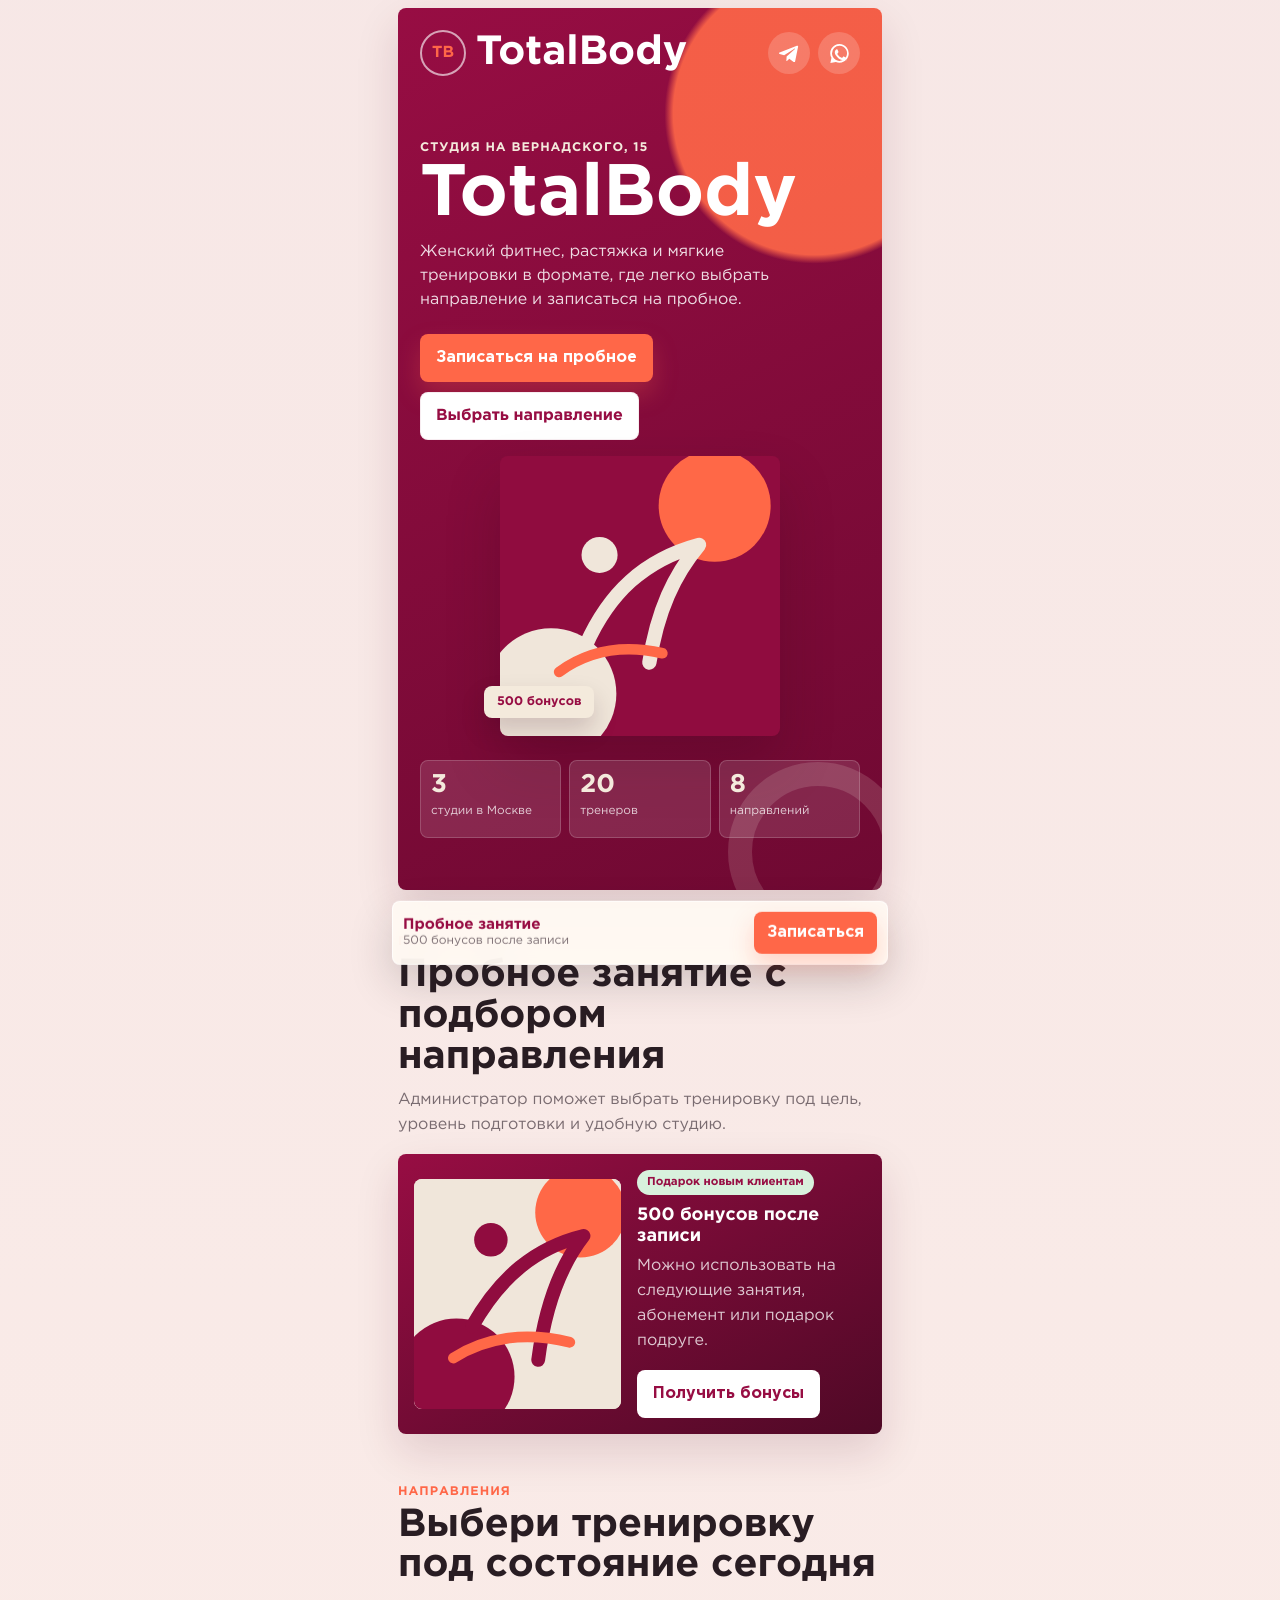
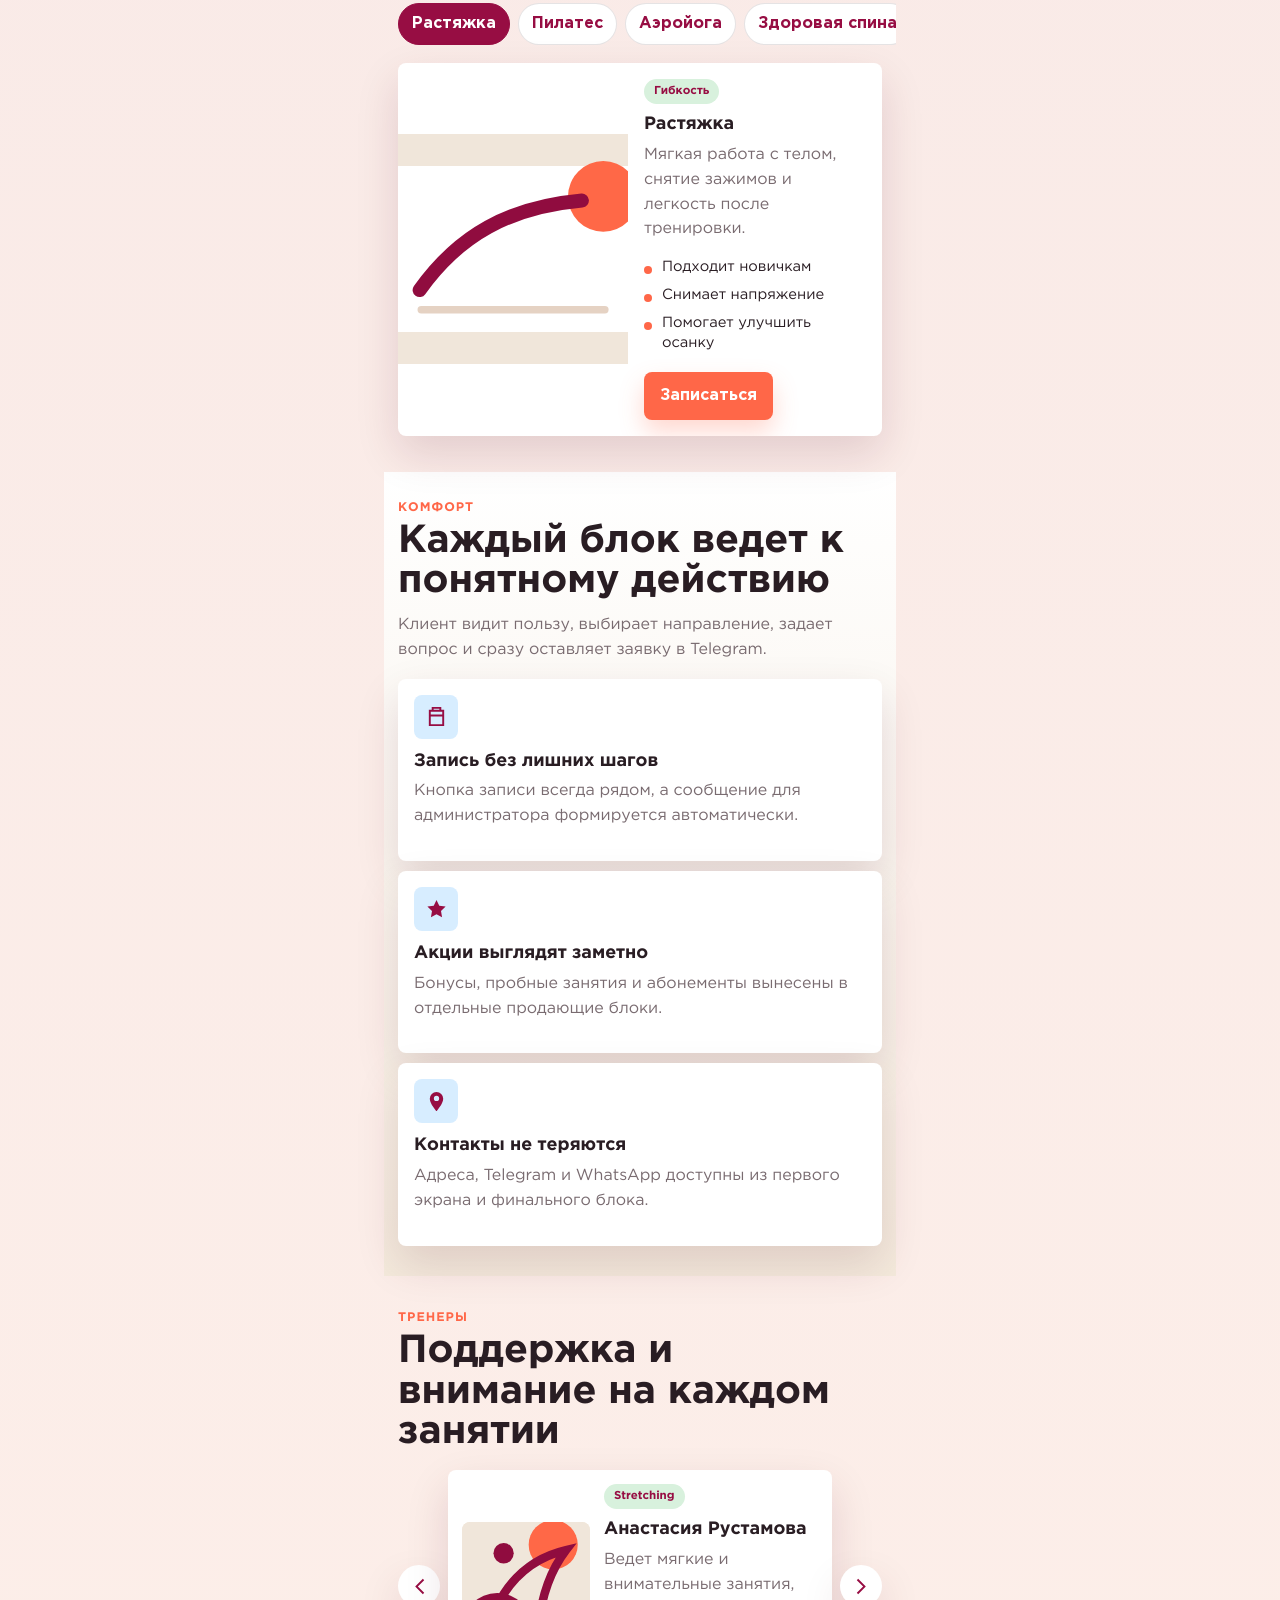
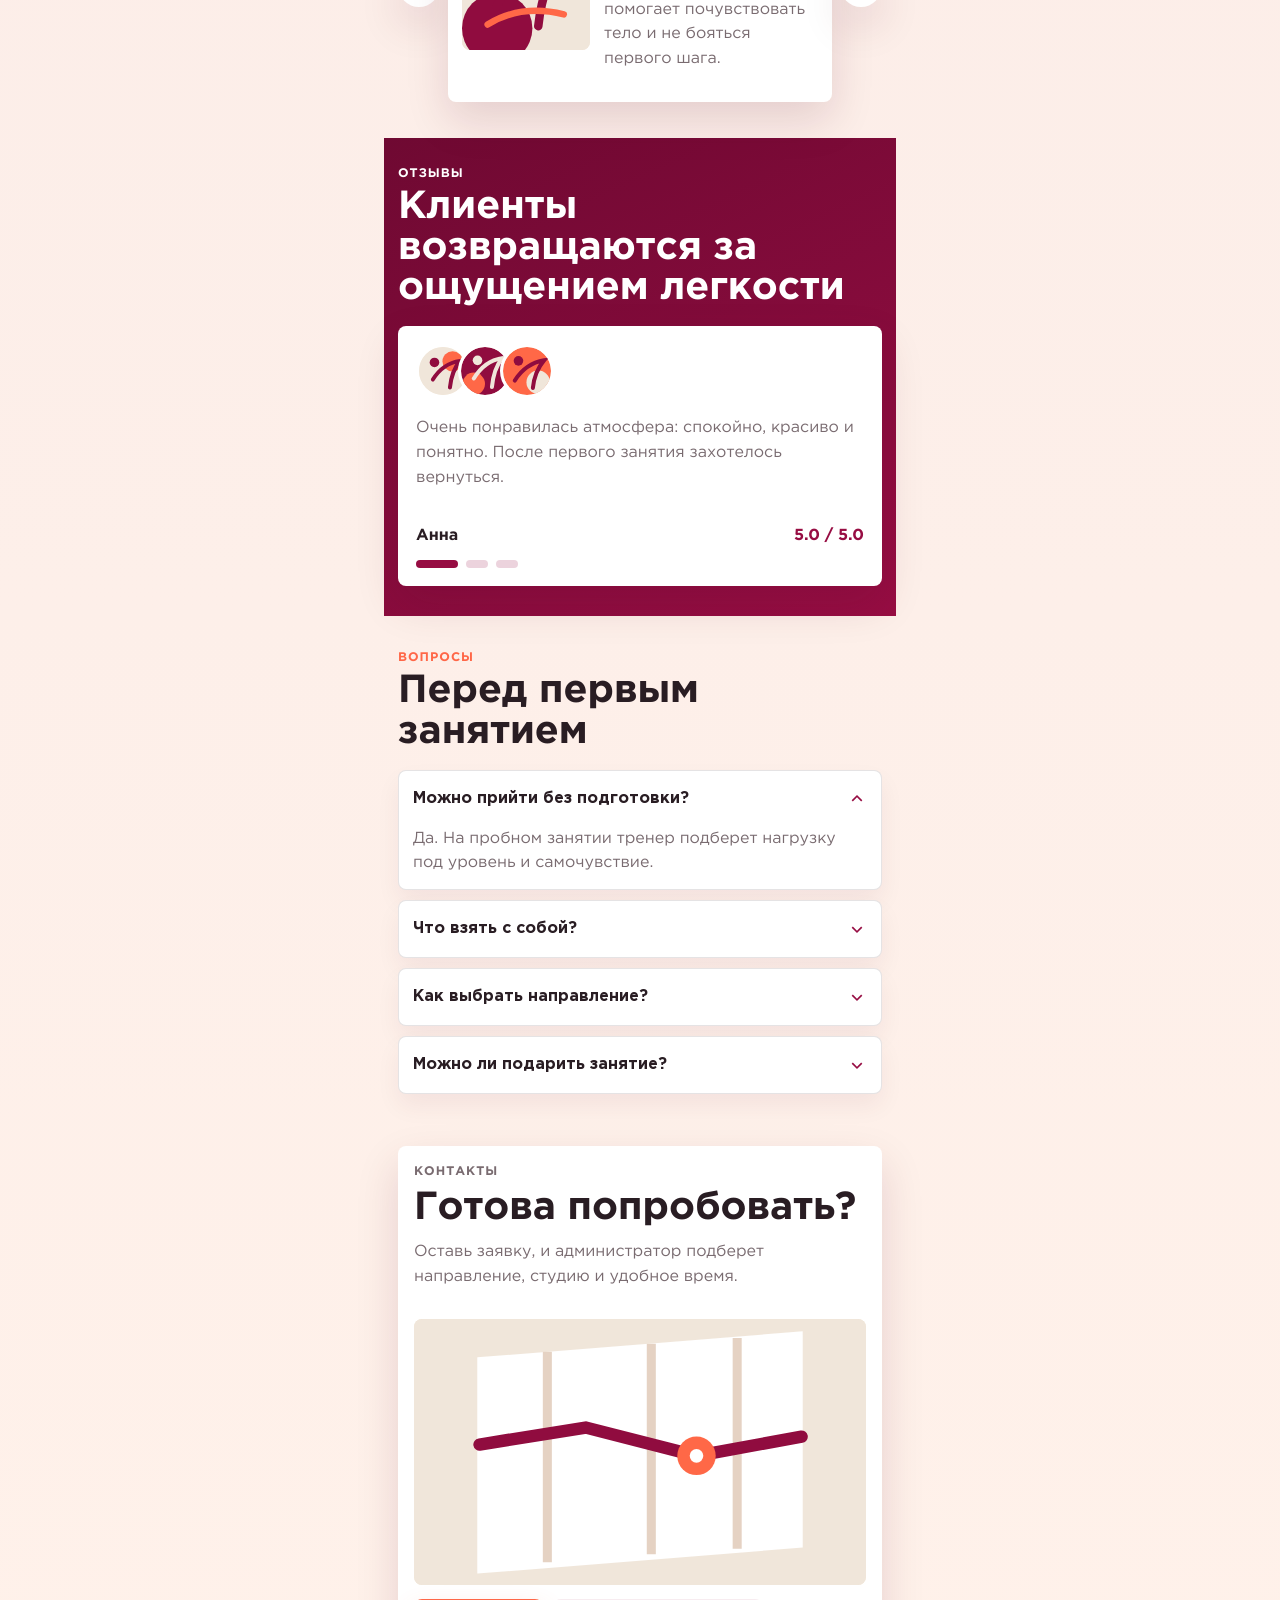
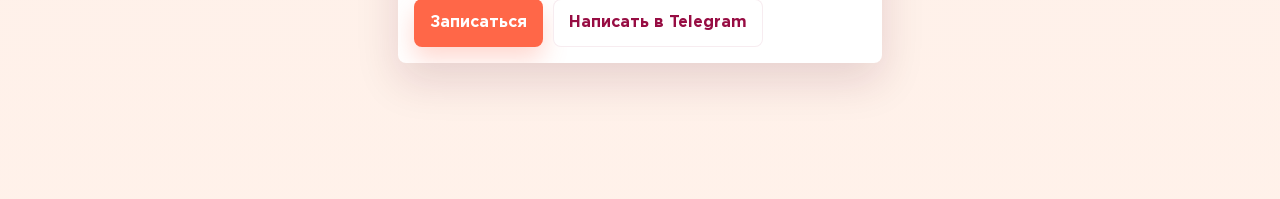
==== commit 62a28bd8: "demo: rebuild mini app landing experience" ====
--- a/tg-mini-app/index.html
+++ b/tg-mini-app/index.html
@@ -1,703 +1,237 @@
 <!DOCTYPE html>
-<html>
+<html lang="ru">
   <head>
-    <meta name="viewport" content="width=device-width, initial-scale=1.0, maximum-scale=1.0, user-scalable=no, viewport-fit=cover">
     <meta charset="utf-8" />
+    <meta
+      name="viewport"
+      content="width=device-width, initial-scale=1, maximum-scale=1, user-scalable=no, viewport-fit=cover"
+    />
     <title>TotalBody Mini App</title>
-    <meta name="description" content="Telegram Mini App demo for TotalBody stretching and fitness studio." />
+    <meta
+      name="description"
+      content="Демо Telegram Mini App для студии женского фитнеса и растяжки TotalBody."
+    />
     <link rel="icon" href="favicon.svg" type="image/svg+xml" />
     <link rel="stylesheet" href="globals.css" />
     <link rel="stylesheet" href="styleguide.css" />
-    <link rel="stylesheet" href="style.css" />
+    <link rel="stylesheet" href="style.css?v=20260710" />
     <script src="https://telegram.org/js/telegram-web-app.js"></script>
-    <script src="app.js" defer></script>
+    <script src="app.js?v=20260710" defer></script>
   </head>
   <body>
-    <div class="app">
-      <div class="div">
-        <div class="overlap">
-          <div class="overlap-group">
-            <div class="frame">
-              <div class="overlap-2">
-                <img class="vector" src="https://res.cloudinary.com/dj05yedo3/image/upload/v1749661528/zvhruvcszwnx0uq4gvgr.svg" loading="lazy" />
-                <img class="img" src="https://res.cloudinary.com/dj05yedo3/image/upload/v1749661538/qnjifr6jfg4xvrfwcf0l.svg" loading="lazy" />
-                <img class="erasebg-transformed" src="assets/demo-hero.svg" loading="lazy" />
-                <img class="vector-2" src="https://res.cloudinary.com/dj05yedo3/image/upload/v1749661538/ksqidxqhwfrtq9zod2dn.svg" loading="lazy" />
-                <img class="vector-3" src="https://res.cloudinary.com/dj05yedo3/image/upload/v1749661538/mllj3r9bkgjsvyg509ee.svg" loading="lazy" />
-                <img class="vector-4" src="https://res.cloudinary.com/dj05yedo3/image/upload/v1749661538/pivdwtkhey5gzmtzr2zs.svg" loading="lazy" />
-                <div class="group">
-                  <img class="shape-with-text" src="https://res.cloudinary.com/dj05yedo3/image/upload/v1749661534/fi4a0hrovmrlyyvzdpxg.svg" loading="lazy" />
-                  <img class="shape-with-text-2" src="https://res.cloudinary.com/dj05yedo3/image/upload/v1749661534/fi4a0hrovmrlyyvzdpxg.svg" loading="lazy" />
-                </div>
-                <img class="frame-2" src="https://res.cloudinary.com/dj05yedo3/image/upload/v1749661533/qcncqehvua1rwilfmdrl.svg" loading="lazy" />
-                <img class="group-2" src="assets/demo-hero.svg" loading="lazy" />
-                <div class="rectangle"></div>
-                <div class="overlap-wrapper">
-                  <div class="overlap-3">
-                    <img class="group-3" src="assets/demo-card.svg" loading="lazy" />
-                    <img class="frame-3" src="https://res.cloudinary.com/dj05yedo3/image/upload/v1749661534/mpurqblcsakg6dwoy73x.svg" loading="lazy" />
-                    <img class="vector-5" src="assets/demo-avatar-c.svg" loading="lazy" />
-                    <div class="group-4">
-                      <div class="div-wrapper"><div class="text-wrapper-2">Записаться</div></div>
-                    </div>
-                  </div>
-                </div>
-                <img class="vector-6" src="https://res.cloudinary.com/dj05yedo3/image/upload/v1749661532/bebom2uhkwkwy1d5ybla.svg" loading="lazy" />
-
-                <img class="text-3" src="https://res.cloudinary.com/dj05yedo3/image/upload/v1749661535/m6dvybd0l9yclhbttxkt.svg" loading="lazy" />
-                <p class="text-wrapper-5">
-                  Студия женского<br />
-                  фитнеса и растяжки
-                </p>
-                <div class="text-wrapper-6">Подбери занятия под себя</div>
-                <div class="rectangle-3"></div>
-                
-
-                <div class="frame-4">
-                        <div class="overlap-3">
-                          <img class="group-3" src="assets/demo-card.svg" loading="lazy" />
-                          <img class="frame-3" src="https://res.cloudinary.com/dj05yedo3/image/upload/v1749661534/mpurqblcsakg6dwoy73x.svg" loading="lazy" />
-                          <img class="vector-5" src="assets/demo-avatar-c.svg" loading="lazy" />
-                          <div class="group-4">
-                            <div class="div-wrapper"><div class="text-wrapper-2">Записаться</div></div>
-                          </div>
-                        </div>
-                </div>
-                <p class="text-wrapper-9">
-                  Запишись на пробное, и мы подберём лучшее направление под твои цели и состояние.
-                </p>
-                <p class="text-wrapper-10"> Не знаешь, с чего начать?</p>
-                <div class="text-wrapper-11">Социальные сети<br />и контакты</div>
-
-                <div class="text-wrapper-16">Отзывы</div>
-                <div class="reviews-container ">
-                  <div class="reviews-slider">
-                    <div class=" review-slide active">
-                      <div class="group-6">
-                        <div class="overlap-group-3">
-                          <div class="group-7">
-                            <img class="ellipse" src="assets/demo-avatar-a.svg" loading="lazy" />
-                            <img class="ellipse-2" src="assets/demo-avatar-b.svg" loading="lazy" />
-                          </div>
-                          <img class="ellipse-3" src="assets/demo-avatar-a.svg" loading="lazy" />
-                        </div>
-                      </div>
-                      <div class="text-wrapper-12">Анна</div>
-                      <p class="text-wrapper-13">
-                        Очень понравилось! Тренеры внимательные, атмосфера супер. Уже после первой тренировки почувствовала
-                        результат.
-                      </p>
-                      <div class="frame-6">
-                        <p class="element">
-                          <span class="span">5.0</span> <span class="text-wrapper-14">/5.0 Рейтинг</span>
-                        </p>
-                        <div class="frame-7">
-                          <div class="star"><img class="star-2" src="https://res.cloudinary.com/dj05yedo3/image/upload/v1749661527/vu4h4ap3fotdxhmjp8v7.svg" loading="lazy" /></div>
-                          <div class="star"><img class="star-2" src="https://res.cloudinary.com/dj05yedo3/image/upload/v1749661527/vu4h4ap3fotdxhmjp8v7.svg" loading="lazy" /></div>
-                          <div class="star"><img class="star-2" src="https://res.cloudinary.com/dj05yedo3/image/upload/v1749661527/vu4h4ap3fotdxhmjp8v7.svg" loading="lazy" /></div>
-                          <div class="star"><img class="star-2" src="https://res.cloudinary.com/dj05yedo3/image/upload/v1749661527/vu4h4ap3fotdxhmjp8v7.svg" loading="lazy" /></div>
-                          <div class="star"><img class="star-2" src="https://res.cloudinary.com/dj05yedo3/image/upload/v1749661527/vu4h4ap3fotdxhmjp8v7.svg" loading="lazy" /></div>
-                        </div>
-                      </div>
-                    </div>
-                    <div class="review-slide">
-                      <div class="group-6">
-                        <div class="overlap-group-3">
-                          <div class="group-7">
-                            <img class="ellipse" src="assets/demo-avatar-b.svg" loading="lazy" />
-                            <img class="ellipse-2" src="assets/demo-avatar-b.svg" loading="lazy" />
-                          </div>
-                          <img class="ellipse-3" src="assets/demo-avatar-a.svg" loading="lazy" />
-                        </div>
-                      </div>
-                      <div class="text-wrapper-12">Мария</div>
-                      <p class="text-wrapper-13">
-                        Замечательная студия! Профессиональные тренеры, индивидуальный подход. Результат заметен уже через месяц.
-                      </p>
-                      <div class="frame-6">
-                        <p class="element">
-                          <span class="span">4.8</span> <span class="text-wrapper-14">/5.0 Рейтинг</span>
-                        </p>
-                        <div class="frame-7">
-                          <div class="star"><img class="star-2" src="https://res.cloudinary.com/dj05yedo3/image/upload/v1749661527/vu4h4ap3fotdxhmjp8v7.svg" loading="lazy" /></div>
-                          <div class="star"><img class="star-2" src="https://res.cloudinary.com/dj05yedo3/image/upload/v1749661527/vu4h4ap3fotdxhmjp8v7.svg" loading="lazy" /></div>
-                          <div class="star"><img class="star-2" src="https://res.cloudinary.com/dj05yedo3/image/upload/v1749661527/vu4h4ap3fotdxhmjp8v7.svg" loading="lazy" /></div>
-                          <div class="star"><img class="star-2" src="https://res.cloudinary.com/dj05yedo3/image/upload/v1749661527/vu4h4ap3fotdxhmjp8v7.svg" loading="lazy" /></div>
-                          <div class="star"><img class="star-2" src="https://res.cloudinary.com/dj05yedo3/image/upload/v1749661527/vu4h4ap3fotdxhmjp8v7.svg" loading="lazy" /></div>
-                        </div>
-                      </div>
-                    </div>
-                    <div class="review-slide">
-                      <div class="group-6">
-                        <div class="overlap-group-3">
-                          <div class="group-7">
-                            <img class="ellipse" src="assets/demo-avatar-c.svg" loading="lazy" />
-                            <img class="ellipse-2" src="assets/demo-avatar-b.svg" loading="lazy" />
-                          </div>
-                          <img class="ellipse-3" src="assets/demo-avatar-a.svg" loading="lazy" />
-                        </div>
-                      </div>
-                      <div class="text-wrapper-12">Елена</div>
-                      <p class="text-wrapper-13">
-                        Прекрасное место для тренировок! Удобное расположение, современное оборудование, дружелюбная атмосфера.
-                      </p>
-                      <div class="frame-6">
-                        <p class="element">
-                          <span class="span">5.0</span> <span class="text-wrapper-14">/5.0 Рейтинг</span>
-                        </p>
-                        <div class="frame-7">
-                          <div class="star"><img class="star-2" src="https://res.cloudinary.com/dj05yedo3/image/upload/v1749661527/vu4h4ap3fotdxhmjp8v7.svg" loading="lazy" /></div>
-                          <div class="star"><img class="star-2" src="https://res.cloudinary.com/dj05yedo3/image/upload/v1749661527/vu4h4ap3fotdxhmjp8v7.svg" loading="lazy" /></div>
-                          <div class="star"><img class="star-2" src="https://res.cloudinary.com/dj05yedo3/image/upload/v1749661527/vu4h4ap3fotdxhmjp8v7.svg" loading="lazy" /></div>
-                          <div class="star"><img class="star-2" src="https://res.cloudinary.com/dj05yedo3/image/upload/v1749661527/vu4h4ap3fotdxhmjp8v7.svg" loading="lazy" /></div>
-                          <div class="star"><img class="star-2" src="https://res.cloudinary.com/dj05yedo3/image/upload/v1749661527/vu4h4ap3fotdxhmjp8v7.svg" loading="lazy" /></div>
-                        </div>
-                      </div>
-                    </div>
-                  </div>
-                  <img class="solar-arrow-left review-prev" src="https://res.cloudinary.com/dj05yedo3/image/upload/v1749661528/dd9lremyfhqg72or5kfw.svg" loading="lazy" />
-                  <img class="solar-arrow-left-2 review-next" src="https://res.cloudinary.com/dj05yedo3/image/upload/v1749661528/dd9lremyfhqg72or5kfw.svg" loading="lazy" />
-                </div>
-                <div class="text-wrapper-15">Галерея</div>
-                <div class="gallery-container">
-                  <div class="gallery-slider"></div>
-                  <img class="gallery-prev" src="https://res.cloudinary.com/dj05yedo3/image/upload/v1749661528/dd9lremyfhqg72or5kfw.svg" loading="lazy" />
-                  <img class="gallery-next" src="https://res.cloudinary.com/dj05yedo3/image/upload/v1749661528/dd9lremyfhqg72or5kfw.svg" loading="lazy" />
-                </div>
-                <div class="group-8">
-                  <div class="text-wrapper-17">Адреса студий в Москве</div>
-                  <div class="overlap-5">
-                    <img class="vector-9" src="https://res.cloudinary.com/dj05yedo3/image/upload/v1749661536/wvow3mvoufemfomk6qcf.svg" loading="lazy" />
-                    <div class="text-wrapper-18">Студия на Вернадского</div>
-                  </div>
-                  <div class="overlap-6">
-                    <img class="vector-9" src="https://res.cloudinary.com/dj05yedo3/image/upload/v1749661536/wvow3mvoufemfomk6qcf.svg" loading="lazy" />
-                    <div class="text-wrapper-19">Студия в Коммунарке</div>
-                  </div>
-                  <p class="element-2">
-                    <a href="geo:55.686320,37.524659" target="_blank" rel="noopener noreferrer"
-                      ><span class="text-wrapper-20">Москва, Вернадского 15<br /></span
-                    ></a>                    
-                  </p>
-                  <p class="element-3">
-                    <a href="geo:55.701320,37.564659" target="_blank" rel="noopener noreferrer"
-                      ><span class="text-wrapper-20">Москва, Скандинавский бульвар 2 корпус 6<br /></span
-                    ></a>
-                  </p>
-                  <div class="overlap-7">
-                    <img class="vector-9" src="https://res.cloudinary.com/dj05yedo3/image/upload/v1749661536/wvow3mvoufemfomk6qcf.svg" loading="lazy" />
-                    <div class="text-wrapper-22">Студия на Вершинина</div>
-                  </div>
-                  <img class="vector-10" src="https://res.cloudinary.com/dj05yedo3/image/upload/v1749661537/tsz0d3qyu13cjsbohtra.svg" loading="lazy" />
-                  <p class="element-4">
-                    <a href="geo:55.761320,37.604659" target="_blank" rel="noopener noreferrer"
-                      ><span class="text-wrapper-20">Москва, ул. Маршала Вершинина 10<br /></span
-                    ></a>
-
-                  </p>
-                  <img class="logos-telegram" src="https://res.cloudinary.com/dj05yedo3/image/upload/v1749661537/mkqbgxnvdlfijttlc5ih.svg" loading="lazy" />
-                  <img class="logos-whatsapp-icon" src="https://res.cloudinary.com/dj05yedo3/image/upload/v1749661537/pvggm2gwfyuit2jubu2e.svg" loading="lazy" />
-                  <img class="logos-telegram-2" src="https://res.cloudinary.com/dj05yedo3/image/upload/v1749661537/mkqbgxnvdlfijttlc5ih.svg" loading="lazy" />
-                  <img class="logos-whatsapp-icon-2" src="https://res.cloudinary.com/dj05yedo3/image/upload/v1749661537/pvggm2gwfyuit2jubu2e.svg" loading="lazy" />
-                  <img class="logos-telegram-3" src="https://res.cloudinary.com/dj05yedo3/image/upload/v1749661537/mkqbgxnvdlfijttlc5ih.svg" loading="lazy" />
-                  <img class="logos-whatsapp-icon-3" src="https://res.cloudinary.com/dj05yedo3/image/upload/v1749661537/pvggm2gwfyuit2jubu2e.svg" loading="lazy" />
-                </div>
-                <div class="group-9">
-                  <div class="overlap-8">
-                    <img class="logos-telegram-4" src="https://res.cloudinary.com/dj05yedo3/image/upload/v1749661537/mkqbgxnvdlfijttlc5ih.svg" loading="lazy" />
-                    <div class="text-wrapper-23">Мы в Telegram</div>
-                  </div>
-                  <div class="overlap-9">
-                    <div class="text-wrapper-23">Мы в Вконтакте</div>
-                    <img class="vector-11" src="https://res.cloudinary.com/dj05yedo3/image/upload/v1749661527/ifnpgrkp0sdzhej9lgxi.svg" loading="lazy" />
-                  </div>
-                </div>
-                <div class="text-wrapper-24">Виды тренировок</div>
-                <img class="logos-telegram-5" src="https://res.cloudinary.com/dj05yedo3/image/upload/v1749661537/mkqbgxnvdlfijttlc5ih.svg" loading="lazy" />
-                <img class="logos-whatsapp-icon-4" src="https://res.cloudinary.com/dj05yedo3/image/upload/v1749661537/pvggm2gwfyuit2jubu2e.svg" loading="lazy" />
-                <div class="group-10">
-                  <div class="overlap-10">
-                    <img class="vector-12" src="https://res.cloudinary.com/dj05yedo3/image/upload/v1749661536/wvow3mvoufemfomk6qcf.svg" loading="lazy" />
-                    <div class="text-wrapper-25">Студия на Вернадского, 15</div>
-                  </div>
-                </div>
-                <img class="vector-13" src="https://res.cloudinary.com/dj05yedo3/image/upload/v1749661536/toyf0oizj701140ivxfs.svg" loading="lazy" />
-              </div>
-             
-              <div class="text-wrapper-29">ПОЛУЧИ</div>
-              <div class="text-wrapper-30">при скачивании приложения</div>
-              <div class="group-12">
-                <div class="group-wrapper">
-                  <div class="group-13">
-                    <div class="overlap-group-5">
-                      <div class="rectangle-4"></div>
-                      <div class="text-wrapper-31">Скачать приложение</div>
-                    </div>
-                  </div>
-                </div>
-              </div>
+    <main class="app-shell">
+      <section class="hero" id="top">
+        <header class="topbar">
+          <a class="brand" href="#top" aria-label="TotalBody">
+            <span class="brand-mark">TB</span>
+            <span class="brand-text">TotalBody</span>
+          </a>
+          <nav class="quick-links" aria-label="Быстрые ссылки">
+            <button class="icon-button" type="button" data-link="telegramMain" aria-label="Telegram">
+              <svg viewBox="0 0 24 24" aria-hidden="true">
+                <path d="M21 4.7 17.9 20c-.2 1-.8 1.2-1.6.8l-4.5-3.4-2.2 2.1c-.2.2-.4.4-.9.4l.3-4.8 8.7-7.8c.4-.4-.1-.6-.6-.2L6.4 13.9 1.7 12.4c-1-.3-1-1 0-1.4L19.7 4c.8-.3 1.5.2 1.3.7Z" />
+              </svg>
+            </button>
+            <button class="icon-button" type="button" data-link="whatsappVernadskogo" aria-label="WhatsApp">
+              <svg viewBox="0 0 24 24" aria-hidden="true">
+                <path d="M12 2a9.7 9.7 0 0 0-8.4 14.5L2.5 22l5.7-1.1A9.8 9.8 0 1 0 12 2Zm0 2a7.8 7.8 0 0 1 6.7 11.8l-.2.4.6 3.1-3.2-.6-.4.2A7.8 7.8 0 0 1 4.2 12 7.8 7.8 0 0 1 12 4Zm-3.1 3.9c-.2 0-.5.1-.8.4-.3.4-1 1.1-1 2.6s1.1 3 1.3 3.2c.2.2 2.1 3.3 5.2 4.5 2.5 1 3 .8 3.5.7.5-.1 1.7-.7 1.9-1.4.2-.7.2-1.3.1-1.4-.1-.2-.3-.2-.7-.4l-1.9-.9c-.3-.1-.6-.2-.8.2l-.8 1c-.2.3-.4.3-.7.1-.4-.2-1.4-.5-2.6-1.6-1-.9-1.6-1.9-1.8-2.3-.2-.3 0-.5.2-.7l.5-.6c.2-.2.2-.4.4-.6.1-.2 0-.5 0-.6l-.9-2c-.3-.5-.6-.5-.8-.5h-.3Z" />
+              </svg>
+            </button>
+          </nav>
+        </header>
+
+        <div class="hero-grid">
+          <div class="hero-copy" data-reveal>
+            <p class="eyebrow">Студия на Вернадского, 15</p>
+            <h1>TotalBody</h1>
+            <p class="hero-lead">
+              Женский фитнес, растяжка и мягкие тренировки в формате, где легко выбрать направление и записаться на пробное.
+            </p>
+            <div class="hero-actions">
+              <button class="button button-primary" type="button" data-action="signup">
+                Записаться на пробное
+              </button>
+              <a class="button button-secondary" href="#directions">Выбрать направление</a>
             </div>
-            <div class="group-14">
-              <div class="overlap-11">
-                <div class="group-15">
-                  <img class="shape-with-text-3" src="https://res.cloudinary.com/dj05yedo3/image/upload/v1749661526/hvrgjwyhjdgsxyneat5d.svg" loading="lazy" />
-                  <div class="overlap-group-6">
-                    <img class="vector-14" src="https://res.cloudinary.com/dj05yedo3/image/upload/v1749661525/syrwurmm0ec5puykcbqc.svg" loading="lazy" />
-                    <div class="text-wrapper-32">500</div>
-                  </div>
-                </div>
-                <div class="group-16"><div class="text-wrapper-33">БАЛОВ</div></div>
-              </div>
+          </div>
+
+          <div class="hero-visual" aria-hidden="true" data-reveal>
+            <img src="assets/demo-hero.svg" alt="" />
+            <div class="hero-badge">500 бонусов</div>
+          </div>
+        </div>
+
+        <div class="trust-strip" data-reveal>
+          <div>
+            <strong>3</strong>
+            <span>студии в Москве</span>
+          </div>
+          <div>
+            <strong>20</strong>
+            <span>тренеров</span>
+          </div>
+          <div>
+            <strong>8</strong>
+            <span>направлений</span>
+          </div>
+        </div>
+      </section>
+
+      <section class="section offer-section" id="trial">
+        <div class="section-heading" data-reveal>
+          <p class="eyebrow">Первый шаг</p>
+          <h2>Пробное занятие с подбором направления</h2>
+          <p>
+            Администратор поможет выбрать тренировку под цель, уровень подготовки и удобную студию.
+          </p>
+        </div>
+        <article class="feature-card feature-card-dark" data-reveal>
+          <img src="assets/demo-card.svg" alt="" />
+          <div>
+            <span class="tag">Подарок новым клиентам</span>
+            <h3>500 бонусов после записи</h3>
+            <p>Можно использовать на следующие занятия, абонемент или подарок подруге.</p>
+            <button class="button button-light" type="button" data-action="signup">Получить бонусы</button>
+          </div>
+        </article>
+      </section>
+
+      <section class="section" id="directions">
+        <div class="section-heading" data-reveal>
+          <p class="eyebrow">Направления</p>
+          <h2>Выбери тренировку под состояние сегодня</h2>
+        </div>
+        <div class="direction-tabs" role="tablist" aria-label="Направления тренировок" data-reveal></div>
+        <div class="direction-panel" data-reveal>
+          <div class="direction-media">
+            <img id="directionImage" src="assets/demo-gallery-1.svg" alt="" />
+          </div>
+          <div class="direction-content">
+            <span class="tag" id="directionMood">Гибкость</span>
+            <h3 id="directionTitle">Растяжка</h3>
+            <p id="directionText"></p>
+            <ul id="directionBenefits"></ul>
+            <button class="button button-primary" type="button" data-action="signup">Записаться</button>
+          </div>
+        </div>
+      </section>
+
+      <section class="section studio-section">
+        <div class="section-heading" data-reveal>
+          <p class="eyebrow">Комфорт</p>
+          <h2>Каждый блок ведет к понятному действию</h2>
+          <p>
+            Клиент видит пользу, выбирает направление, задает вопрос и сразу оставляет заявку в Telegram.
+          </p>
+        </div>
+        <div class="benefit-grid">
+          <article class="benefit-card" data-reveal>
+            <span class="benefit-icon">
+              <svg viewBox="0 0 24 24" aria-hidden="true">
+                <path d="M7 2h10v3h3v17H4V5h3V2Zm2 3h6V4H9v1Zm-3 5h12V7H6v3Zm0 10h12v-8H6v8Z" />
+              </svg>
+            </span>
+            <h3>Запись без лишних шагов</h3>
+            <p>Кнопка записи всегда рядом, а сообщение для администратора формируется автоматически.</p>
+          </article>
+          <article class="benefit-card" data-reveal>
+            <span class="benefit-icon">
+              <svg viewBox="0 0 24 24" aria-hidden="true">
+                <path d="M12 2 14.9 8l6.6.9-4.8 4.7 1.1 6.5L12 17l-5.8 3.1 1.1-6.5L2.5 8.9 9.1 8 12 2Z" />
+              </svg>
+            </span>
+            <h3>Акции выглядят заметно</h3>
+            <p>Бонусы, пробные занятия и абонементы вынесены в отдельные продающие блоки.</p>
+          </article>
+          <article class="benefit-card" data-reveal>
+            <span class="benefit-icon">
+              <svg viewBox="0 0 24 24" aria-hidden="true">
+                <path d="M12 2a7 7 0 0 1 7 7c0 5.2-7 13-7 13S5 14.2 5 9a7 7 0 0 1 7-7Zm0 9.5A2.5 2.5 0 1 0 12 6a2.5 2.5 0 0 0 0 5.5Z" />
+              </svg>
+            </span>
+            <h3>Контакты не теряются</h3>
+            <p>Адреса, Telegram и WhatsApp доступны из первого экрана и финального блока.</p>
+          </article>
+        </div>
+      </section>
+
+      <section class="section">
+        <div class="section-heading" data-reveal>
+          <p class="eyebrow">Тренеры</p>
+          <h2>Поддержка и внимание на каждом занятии</h2>
+        </div>
+        <div class="coach-slider" data-reveal>
+          <button class="slider-arrow" type="button" data-coach-prev aria-label="Предыдущий тренер">
+            <svg viewBox="0 0 24 24" aria-hidden="true"><path d="M15.5 4 7.5 12l8 8 1.4-1.4-6.6-6.6 6.6-6.6L15.5 4Z" /></svg>
+          </button>
+          <article class="coach-card">
+            <img id="coachImage" src="assets/demo-coach.svg" alt="" />
+            <div>
+              <span class="tag" id="coachRole">Stretching</span>
+              <h3 id="coachName"></h3>
+              <p id="coachText"></p>
             </div>
-            <div class="group-17">
-              <div class="frame-9">
-                <div class="overlap-12">
-                  <div class="overlap-13">
-                    <img class="group-18" src="assets/demo-card.svg" loading="lazy" />
-                    <div class="text-wrapper-34">Силовые<br />и кардио-тренировки</div>
-                    <p class="div-2">
-                      <span class="text-wrapper-35">Подойдут тебе, если ты хочешь:<br /></span>
-                      <span class="text-wrapper-36"
-                        ><br />— подтянуть тело<br />— сбросить напряжение через активность<br />— почувствовать энергию
-                        и контроль над своим телом</span
-                      >
-                    </p>
-                    <p class="text-wrapper-37">🔥 Форматы: функциональный фитнес, женские круговые, кардио-миксы</p>
-                  </div>
-                  <div class="group-19">
-                    <div class="overlap-group-2"><div class="text-wrapper-2">Записаться</div></div>
-                  </div>
-                  <div class="ic-round-sports">
-                    <div class="icon-park-outline"><img class="group-20" src="assets/demo-card.svg" loading="lazy" /></div>
-                  </div>
-                </div>
-              </div>
-              <div class="overlap-14">
-                <div class="frame-10">
-                  <div class="overlap-15">
-                    <div class="overlap-16">
-                      <img class="group-21" src="assets/demo-card.svg" loading="lazy" />
-                      <p class="div-3">
-                        <span class="text-wrapper-35">Подойдут тебе, если ты хочешь:<br /></span>
-                        <span class="text-wrapper-36"
-                          ><br />— отпустить тревожность и восстановиться<br />— улучшить осанку и дыхание<br />—
-                          разгрузить тело после сидячей работы</span
-                        >
-                      </p>
-                      <p class="text-wrapper-38">🔥 Форматы: хатха, аэройога в гамаках, дыхательные практики</p>
-                    </div>
-                    <div class="text-wrapper-39">Йога<br />и аэройога</div>
-                    <div class="group-22">
-                      <div class="overlap-group-2"><div class="text-wrapper-2">Записаться</div></div>
-                    </div>
-                  </div>
-                </div>
-                <div class="mdi-yoga-wrapper"><img class="mdi-yoga" src="assets/demo-card.svg" loading="lazy" /></div>
-              </div>
-              <div class="overlap-17">
-                <div class="frame-10">
-                  <div class="overlap-15">
-                    <div class="overlap-16">
-                      <img class="group-21" src="assets/demo-card.svg" loading="lazy" />
-                      <p class="div-3">
-                        <span class="text-wrapper-35">Подойдут тебе, если ты хочешь:<br /></span>
-                        <span class="text-wrapper-36"
-                          ><br />— стать гибкой без насилия над собой<br />— снять напряжение в спине и шее<br />—
-                          научиться слышать своё тело</span
-                        >
-                      </p>
-                      <p class="text-wrapper-38">🔥 Форматы: стретчинг, шпагаты, мягкое вытяжение</p>
-                    </div>
-                    <div class="text-wrapper-39">Растяжка и мягкие тренировки</div>
-                    <div class="group-22">
-                      <div class="overlap-group-2"><div class="text-wrapper-2">Записаться</div></div>
-                    </div>
-                  </div>
-                </div>
-                <div class="material-symbols-wrapper">
-                  <img class="material-symbols" src="https://res.cloudinary.com/dj05yedo3/image/upload/v1749661531/lkzwquas0k6wuajf4sws.svg" loading="lazy" />
-                </div>
-              </div>
-              <div class="overlap-18">
-                <div class="frame-11">
-                  <div class="overlap-19">
-                    <div class="overlap-20">
-                      <img class="group-23" src="assets/demo-card.svg" loading="lazy" />
-                      <p class="div-4">
-                        <span class="text-wrapper-35">Подойдут тебе, если ты хочешь:<br /></span>
-                        <span class="text-wrapper-36"
-                          ><br />— раскрыть женственность и тело<br />— почувствовать уверенность в движении<br />—
-                          прокачать пластику и наслаждаться собой</span
-                        >
-                      </p>
-                      <p class="text-wrapper-38">🔥 Форматы: high heels, strip plastic, frame up</p>
-                    </div>
-                    <div class="text-wrapper-39">Танцевальные направления</div>
-                    <div class="group-24">
-                      <div class="overlap-group-2"><div class="text-wrapper-2">Записаться</div></div>
-                    </div>
-                  </div>
-                </div>
-                <div class="mdi-dance-pole-wrapper"><img class="mdi-dance-pole" src="https://res.cloudinary.com/dj05yedo3/image/upload/v1749661531/xwur1dfdlcthbbzri6fo.svg" loading="lazy" /></div>
-              </div>
-            </div>
-            <img class="shape-with-text-4" src="https://res.cloudinary.com/dj05yedo3/image/upload/v1749661534/fi4a0hrovmrlyyvzdpxg.svg" loading="lazy" />
-            <img class="vector-15" src="https://res.cloudinary.com/dj05yedo3/image/upload/v1749661525/g0m5v3hjdb8z01puhdi0.svg" loading="lazy" />
-            <img class="vector-16" src="https://res.cloudinary.com/dj05yedo3/image/upload/v1749661535/nxyaib2t70lfdyraieog.svg" loading="lazy" />
-            <div class="text-wrapper-40">о нас</div>
-            <img class="vector-17" src="https://res.cloudinary.com/dj05yedo3/image/upload/v1749661531/anmxvpi4mtcuq6xujy67.svg" loading="lazy" />
-            <div class="text-wrapper-41">Важное</div>
-            <div class="vazhnoe-items-container">
-              <div class="group-25">
-                <div class="overlap-21">
-                  <img class="ic-round-sports-2" src="https://res.cloudinary.com/dj05yedo3/image/upload/v1749661531/pp7jlei7whan8qn3r7dn.svg" loading="lazy" />
-                  <div class="text-wrapper-42">Тренеры</div>
-                </div>
-              </div>
-              <div class="group-26">
-                <div class="overlap-21">
-                  <div class="ic-round-sports-3">
-                    <img class="fluent-calendar" src="https://res.cloudinary.com/dj05yedo3/image/upload/v1749661530/td2p0tbl6gnivacuxcgl.svg" loading="lazy" />
-                  </div>
-                  <div class="text-wrapper-42">Расписание</div>
-                </div>
-              </div>
-              <div class="group-29">
-                <div class="overlap-21">
-                  <div class="ic-round-sports-3">
-                    <img class="icomoon-free-price" src="https://res.cloudinary.com/dj05yedo3/image/upload/v1749661530/boogcw2drhoru61rzu0j.svg" loading="lazy" />
-                  </div>
-                  <div class="text-wrapper-42">Наши цены</div>
-                </div>
-              </div>
-              <div class="group-30">
-                <div class="overlap-21">
-                  <div class="ic-round-sports-3">
-                    <div class="overlap-group-7">
-                      <div class="mingcute-telegram"><img class="group-31" src="https://res.cloudinary.com/dj05yedo3/image/upload/v1749661537/mkqbgxnvdlfijttlc5ih.svg" loading="lazy" /></div>
-                      <img class="mdi-video" src="https://res.cloudinary.com/dj05yedo3/image/upload/v1749661530/tev6mluem8g5wy7ezqs3.svg" loading="lazy" />
-                    </div>
-                  </div>
-                  <div class="text-wrapper-42">Видео</div>
-                </div>
-              </div>
-            </div>
-            <div class="text-wrapper-43">Полезное</div>
-            <div class="poleznoe-items-container">
-              <div class="group-27">
-                <div class="overlap-21">
-                  <div class="ic-round-sports-3"><img class="mdi-faq" src="https://res.cloudinary.com/dj05yedo3/image/upload/v1749661529/wb0336kxxadba7hqfowm.svg" loading="lazy" /></div>
-                  <div class="text-wrapper-42">FAQ</div>
-                </div>
-              </div>
-              <div class="group-28">
-                <div class="overlap-21">
-                  <div class="ic-round-sports-3"><img class="bxs-map" src="https://res.cloudinary.com/dj05yedo3/image/upload/v1749661529/u8o5vndsfwxhld6qwpb7.svg" loading="lazy" /></div>
-                  <div class="text-wrapper-42">Как нас найти?</div>
-                </div>
-              </div>
-              <div class="group-32">
-                <div class="overlap-21">
-                  <div class="ic-round-sports-3">
-                    <img class="ic-baseline-app" src="https://res.cloudinary.com/dj05yedo3/image/upload/v1749661528/al30vpiiayfximbymd8l.svg" loading="lazy" />
-                  </div>
-                  <div class="text-wrapper-46">Мобильное <br>приложение</div>
-                </div>
-              </div>
-              <div class="group-33" onclick="window.open('https://t.me/total_body_ver', '_blank')" style="cursor: pointer;">
-                <div class="overlap-21">
-                  <div class="ic-round-sports-3">
-                    <div class="mingcute-telegram-2"><img class="group-34" src="assets/demo-avatar-a.svg" loading="lazy" /></div>
-                  </div>
-                  <div class="text-wrapper-42">TG канал</div>
-                </div>
-              </div>
-            </div>
-            <div class="text-wrapper-44">Выбери своё направление</div>
-            <p class="text-wrapper-45">тренировка, которая подойдёт именно тебе</p>
-            <div class="training-items-container">
-              <div class="overlap-group-wrapper">
-                <div class="overlap-4">
-                  <img class="group-3" src="assets/demo-card.svg" loading="lazy">
-                  <img class="rectangle-2" src="assets/demo-card.svg" loading="lazy">
-                  <img class="frame-3" src="https://res.cloudinary.com/dj05yedo3/image/upload/v1749661534/mpurqblcsakg6dwoy73x.svg" loading="lazy">
-                  <img class="vector-5" src="assets/demo-avatar-c.svg" loading="lazy">
-                  <div class="text-wrapper-7">Растяжка</div>
-                  <p class="text-wrapper-8">Гибкость, снятие напряжения, лёгкость в теле.</p>
-                  <button class="more-info-btn" data-type="stretching">Подробнее</button>
-                  <div class="group-5">
-                    <div class="overlap-group-2"><div class="text-wrapper-2">Записаться</div></div>
-                  </div>
-                </div>
-              </div>
-              <div class="overlap-group-wrapper">
-                <div class="overlap-4">
-                  <img class="group-3" src="assets/demo-card.svg" loading="lazy">
-                  <img class="rectangle-2" src="assets/demo-card.svg" loading="lazy">
-                  <img class="frame-3" src="https://res.cloudinary.com/dj05yedo3/image/upload/v1749661534/mpurqblcsakg6dwoy73x.svg" loading="lazy">
-                  <img class="vector-5" src="assets/demo-avatar-c.svg" loading="lazy">
-                  <div class="text-wrapper-7">Аэройога</div>
-                  <p class="text-wrapper-8">Гамак, гибкость, разгрузка спины, гармония тела и души.</p>
-                  <button class="more-info-btn" data-type="aerial">Подробнее</button>
-                  <div class="group-5">
-                    <div class="overlap-group-2"><div class="text-wrapper-2">Записаться</div></div>
-                  </div>
-                </div>
-              </div>
-              <div class="overlap-group-wrapper">
-                <div class="overlap-4">
-                  <img class="group-3" src="assets/demo-card.svg" loading="lazy">
-                  <img class="rectangle-2" src="assets/demo-card.svg" loading="lazy">
-                  <img class="frame-3" src="https://res.cloudinary.com/dj05yedo3/image/upload/v1749661534/mpurqblcsakg6dwoy73x.svg" loading="lazy">
-                  <img class="vector-5" src="assets/demo-avatar-c.svg" loading="lazy">
-                  <div class="text-wrapper-7">Пилатес</div>
-                  <p class="text-wrapper-8">Глубокие мышцы, осанка, баланс, мягкая забота о теле.</p>
-                  <button class="more-info-btn" data-type="pilates">Подробнее</button>
-                  <div class="group-5">
-                    <div class="overlap-group-2"><div class="text-wrapper-2">Записаться</div></div>
-                  </div>
-                </div>
-              </div>
-              <div class="overlap-group-wrapper">
-                <div class="overlap-4">
-                  <img class="group-3" src="assets/demo-card.svg" loading="lazy">
-                  <img class="rectangle-2" src="assets/demo-card.svg" loading="lazy">
-                  <img class="frame-3" src="https://res.cloudinary.com/dj05yedo3/image/upload/v1749661534/mpurqblcsakg6dwoy73x.svg" loading="lazy">
-                  <img class="vector-5" src="assets/demo-avatar-c.svg" loading="lazy">
-                  <div class="text-wrapper-7">Strip Plastic</div>
-                  <p class="text-wrapper-8">Танец, пластика, женственность, уверенность, гибкость.</p>
-                  <button class="more-info-btn" data-type="strip">Подробнее</button>
-                  <div class="group-5">
-                    <div class="overlap-group-2"><div class="text-wrapper-2">Записаться</div></div>
-                  </div>
-                </div>
-              </div>
-              <div class="overlap-group-wrapper">
-                <div class="overlap-4">
-                  <img class="group-3" src="assets/demo-card.svg" loading="lazy">
-                  <img class="rectangle-2" src="assets/demo-card.svg" loading="lazy">
-                  <img class="frame-3" src="https://res.cloudinary.com/dj05yedo3/image/upload/v1749661534/mpurqblcsakg6dwoy73x.svg" loading="lazy">
-                  <img class="vector-5" src="assets/demo-avatar-c.svg" loading="lazy">
-                  <div class="text-wrapper-7">Здоровая спина</div>
-                  <p class="text-wrapper-8">Сильная спина, снятие боли, гибкость, профилактика проблем.</p>
-                  <button class="more-info-btn" data-type="back">Подробнее</button>
-                  <div class="group-5">
-                    <div class="overlap-group-2"><div class="text-wrapper-2">Записаться</div></div>
-                  </div>
-                </div>
-              </div>
-              <div class="overlap-group-wrapper">
-                <div class="overlap-4">
-                  <img class="group-3" src="assets/demo-card.svg" loading="lazy">
-                  <img class="rectangle-2" src="assets/demo-card.svg" loading="lazy">
-                  <img class="frame-3" src="https://res.cloudinary.com/dj05yedo3/image/upload/v1749661534/mpurqblcsakg6dwoy73x.svg" loading="lazy">
-                  <img class="vector-5" src="assets/demo-avatar-c.svg" loading="lazy">
-                  <div class="text-wrapper-7">Хатха-йога</div>
-                  <p class="text-wrapper-8">Асаны, дыхание, баланс, гибкость, спокойствие ума.</p>
-                  <button class="more-info-btn" data-type="hatha">Подробнее</button>
-                  <div class="group-5">
-                    <div class="overlap-group-2"><div class="text-wrapper-2">Записаться</div></div>
-                  </div>
-                </div>
-              </div>
-              <div class="overlap-group-wrapper">
-                <div class="overlap-4">
-                  <img class="group-3" src="assets/demo-card.svg" loading="lazy">
-                  <img class="rectangle-2" src="assets/demo-card.svg" loading="lazy">
-                  <img class="frame-3" src="https://res.cloudinary.com/dj05yedo3/image/upload/v1749661534/mpurqblcsakg6dwoy73x.svg" loading="lazy">
-                  <img class="vector-5" src="assets/demo-avatar-c.svg" loading="lazy">
-                  <div class="text-wrapper-7">Фитнес-аэробика</div>
-                  <p class="text-wrapper-8">Кардио, энергия, сжигание калорий, координация, позитив.</p>
-                  <button class="more-info-btn" data-type="aerobics">Подробнее</button>
-                  <div class="group-5">
-                    <div class="overlap-group-2"><div class="text-wrapper-2">Записаться</div></div>
-                  </div>
-                </div>
-              </div>
-            </div>
-          </div>
-        </div>
+          </article>
+          <button class="slider-arrow" type="button" data-coach-next aria-label="Следующий тренер">
+            <svg viewBox="0 0 24 24" aria-hidden="true"><path d="m8.5 4 8 8-8 8-1.4-1.4 6.6-6.6-6.6-6.6L8.5 4Z" /></svg>
+          </button>
+        </div>
+      </section>
+
+      <section class="section reviews-section">
+        <div class="section-heading" data-reveal>
+          <p class="eyebrow">Отзывы</p>
+          <h2>Клиенты возвращаются за ощущением легкости</h2>
+        </div>
+        <div class="review-card" data-reveal>
+          <div class="review-avatars">
+            <img src="assets/demo-avatar-a.svg" alt="" />
+            <img src="assets/demo-avatar-b.svg" alt="" />
+            <img src="assets/demo-avatar-c.svg" alt="" />
+          </div>
+          <p id="reviewText"></p>
+          <div class="review-footer">
+            <strong id="reviewName"></strong>
+            <span id="reviewRating"></span>
+          </div>
+          <div class="review-controls">
+            <button class="dot active" type="button" data-review="0" aria-label="Отзыв 1"></button>
+            <button class="dot" type="button" data-review="1" aria-label="Отзыв 2"></button>
+            <button class="dot" type="button" data-review="2" aria-label="Отзыв 3"></button>
+          </div>
+        </div>
+      </section>
+
+      <section class="section faq-section">
+        <div class="section-heading" data-reveal>
+          <p class="eyebrow">Вопросы</p>
+          <h2>Перед первым занятием</h2>
+        </div>
+        <div class="faq-list" data-reveal></div>
+      </section>
+
+      <section class="section contact-section" id="contacts">
+        <div class="contact-card" data-reveal>
+          <div>
+            <p class="eyebrow">Контакты</p>
+            <h2>Готова попробовать?</h2>
+            <p>Оставь заявку, и администратор подберет направление, студию и удобное время.</p>
+          </div>
+          <img src="assets/demo-map.svg" alt="Карта студий TotalBody" />
+          <div class="contact-actions">
+            <button class="button button-primary" type="button" data-action="signup">Записаться</button>
+            <button class="button button-secondary" type="button" data-link="telegramVernadskogo">Написать в Telegram</button>
+          </div>
+        </div>
+      </section>
+    </main>
+
+    <div class="sticky-cta" data-sticky>
+      <div>
+        <strong>Пробное занятие</strong>
+        <span>500 бонусов после записи</span>
       </div>
-    </div>
-
-    
-    <div class="modal-coaches" style="display:none;">
-      <div class="modal-coaches__backdrop"></div>
-      <div class="modal-coaches__content">
-        <button class="modal-coaches__close">&times;</button>
-        <div class="coaches-slider">
-          <div class="coach-slide">
-            <div class="coach-info">
-              <div class="coach-photo-container">
-                <img class="coach-photo" src="" alt="">
-              </div>
-              <div class="coach-details">
-                <h3 class="coach-name"></h3>
-                <p class="coach-desc"></p>
-              </div>
-            </div>
-            <div class="coaches-nav">
-              <button class="coaches-prev">
-                <svg width="24" height="24" viewBox="0 0 24 24" fill="none" xmlns="http://www.w3.org/2000/svg">
-                  <path d="M15 18L9 12L15 6" stroke="currentColor" stroke-width="2" stroke-linecap="round" stroke-linejoin="round"/>
-                </svg>
-              </button>
-              <div class="coach-counter"></div>
-              <button class="coaches-next">
-                <svg width="24" height="24" viewBox="0 0 24 24" fill="none" xmlns="http://www.w3.org/2000/svg">
-                  <path d="M9 6L15 12L9 18" stroke="currentColor" stroke-width="2" stroke-linecap="round" stroke-linejoin="round"/>
-                </svg>
-              </button>
-            </div>
-          </div>
-        </div>
-      </div>
-    </div>
-    <div class="modal-schedule" style="display:none;">
-      <div class="modal-schedule__backdrop"></div>
-      <div class="modal-schedule__content">
-        <iframe src="https://example.com/booking-widget" frameborder="0" class="schedule-iframe"></iframe>
-        <button class="modal-schedule__close">&times;</button>
-      </div>
-    </div>
-    <div class="modal-prices" style="display:none;">
-      <div class="modal-prices__backdrop"></div>
-      <div class="modal-prices__content">
-        <button class="modal-prices__close">&times;</button>
-        <div class="prices-slider"></div>
-        <div class="prices-nav">
-          <button class="prices-prev">&#8592;</button>
-          <button class="prices-next">&#8594;</button>
-        </div>
-      </div>
-    </div>
-
-    <!-- Модальное окно Видео -->
-    <div class="modal-video" style="display: none;">
-        <div class="modal-video__backdrop"></div>
-        <div class="modal-video__content">
-            <button class="modal-video__close">&times;</button>
-            <img class="video-player" src="assets/demo-gallery-1.svg" alt="Видео демо" loading="lazy">
-        </div>
-    </div>
-
-    <!-- Модальное окно FAQ -->
-    <div class="modal-faq" style="display: none;">
-        <div class="modal-faq__backdrop"></div>
-        <div class="modal-faq__content">
-            <button class="modal-faq__close">&times;</button>
-            <div class="faq-container">
-                <div class="faq-item">
-                    <div class="faq-question">Какие у вас есть абонементы?<span class="faq-arrow">&#9660;</span></div>
-                    <p class="faq-answer">
-                        В нашей студии вы можете выбрать абонемент, который подходит именно вам:
-                        <br /><br />
-                        — на 8 занятий<br />
-                        — на 12 занятий<br />
-                        — на 16 занятий<br />
-                        — на 24 занятия
-                        <br /><br />
-                        Каждый абонемент включает возможность заморозки и гостевые визиты, чтобы вы могли тренироваться с комфортом и делиться любимыми занятиями с близкими.
-                        <br /><br />
-                        Подробнее о стоимости и условиях — в разделе «Цены».
-                    </p>
-                </div>
-                <div class="faq-item">
-                    <div class="faq-question">Что взять с собой на тренировку?<span class="faq-arrow">&#9660;</span></div>
-                    <p class="faq-answer">
-                        Удобную спортивную форму (лосины/топ), бутылочку для воды и хорошее настроение. Всё остальное (коврики, оборудование, гамаки) предоставляется в студии.
-                    </p>
-                </div>
-                <div class="faq-item">
-                    <div class="faq-question">Как записаться и где посмотреть расписание?<span class="faq-arrow">&#9660;</span></div>
-                    <p class="faq-answer">
-                        Вы можете записаться на пробное занятие через demo booking widget (<a href="https://example.com/booking-widget" target="_blank">https://example.com/booking-widget</a>). Или оставить заявку, и мы вместе подберём для вас оптимальное занятие и время.
-                    </p>
-                </div>
-                <div class="faq-item">
-                    <div class="faq-question">Есть ли подарочные сертификаты?<span class="faq-arrow">&#9660;</span></div>
-                    <p class="faq-answer">
-                        Да, у нас есть подарочные сертификаты на любую сумму или определённое количество занятий. Отличный вариант для заботливого подарка.
-                    </p>
-                </div>
-                <div class="faq-item">
-                    <div class="faq-question">Какое направление мне подойдёт?<span class="faq-arrow">&#9660;</span></div>
-                    <p class="faq-answer">
-                        Мы подскажем! Все будет зависеть от вашей цели, уровня подготовки и личных предпочтений.
-                    </p>
-                </div>
-                <div class="faq-item">
-                    <div class="faq-question">Разбивка платежа — это кредит?<span class="faq-arrow">&#9660;</span></div>
-                    <p class="faq-answer">
-                        Нет, это удобная система оплаты через сервис Яндекс Сплит — вы можете платить за абонемент частями, без процентов и без оформления кредита.
-                    </p>
-                </div>
-                <div class="faq-item">
-                    <div class="faq-question">Если я не успею посетить все занятия, они сгорят?<span class="faq-arrow">&#9660;</span></div>
-                    <p class="faq-answer">
-                        Нет. Мы можем перенести занятия или заморозить абонемент по уважительной причине. Нам важно, чтобы вы занимались комфортно и без давления.
-                    </p>
-                </div>
-                <div class="faq-item">
-                    <div class="faq-question">Могу ли я привести подругу по своему абонементу?<span class="faq-arrow">&#9660;</span></div>
-                    <p class="faq-answer">
-                        В каждом абонементе включены гостевые визиты, по которым вы можете привести своих подруг бесплатно
-                    </p>
-                </div>
-                <div class="faq-item">
-                    <div class="faq-question">Как мне купить абонемент дешевле?<span class="faq-arrow">&#9660;</span></div>
-                    <p class="faq-answer">
-                        Вы можете воспользоваться акцией "Приведи подругу и получи 2000 рублей". За каждую подругу, купившую абонемент вам на счёт начисляется 2000 рублей.
-                    </p>
-                </div>
-            </div>
-      </div>
-    </div>
-
-    <!-- Модальное окно Как нас найти -->
-    <div class="modal-how-to-find" style="display: none;">
-        <div class="modal-how-to-find__backdrop"></div>
-        <div class="modal-how-to-find__content">
-            <button class="modal-how-to-find__close">&times;</button>
-            <div class="how-to-find-slider">
-                <div class="how-to-find-slide">
-                    <img class="how-to-find-image" src="assets/demo-gallery-2.svg" alt="Как нас найти" loading="lazy">
-                </div>
-                <div class="how-to-find-slide">
-                    <img class="how-to-find-image" src="assets/demo-map.svg" alt="Как нас найти" loading="lazy">
-                </div>
-            </div>
-            <button class="how-to-find-prev">&#8592;</button>
-            <button class="how-to-find-next">&#8594;</button>
-        </div>
-    </div>
-
-    <!-- Модальное окно О нас -->
-    <div class="modal-about" style="display: none;">
-        <div class="modal-about__backdrop"></div>
-        <div class="modal-about__content">
-            <button class="modal-about__close">&times;</button>
-            <h2 class="about-title">О студии Total Body</h2>
-            <div class="about-main-text">
-                <p> <b>Total Body</b> – это большая семья из 20 профессиональных инструкторов, 4-ех приятных администраторов и открытого руководства студии.</p>
-                <p>Наша цель – сделать каждого клиента своим другом, помочь ему быть более счастливым, красивым и уверенным в себе. Сделать спорт частью его жизни в любом возрасте.</p>
-            </div>
-            <div class="about-mission-block">
-                <h3 class="about-mission-title">Наша миссия</h3>
-                <ul class="about-mission-list">
-                    <li class="about-mission-item">Делаем стройность и красоту такими же простыми и естественными, как улыбка.</li>
-                </ul>
-            </div>
-        </div>
-    </div>
-
-    <!-- Модальное окно подробной информации о тренировке -->
-    <div class="modal-training-info" style="display: none;">
-        <div class="modal-training-info__backdrop"></div>
-        <div class="modal-training-info__content">
-            <button class="modal-training-info__close">&times;</button>
-            <div class="modal-training-info__body"></div>
-        </div>
+      <button class="button button-primary" type="button" data-action="signup">Записаться</button>
     </div>
   </body>
 </html>
--- a/tg-mini-app/style.css
+++ b/tg-mini-app/style.css
@@ -1,4075 +1,802 @@
 @font-face {
-    font-family: 'Gotham Pro';
-    src: url('./Gotham Pro/gothampro.ttf') format('truetype');
-    font-weight: normal;
-    font-style: normal;
+  font-family: "Gotham Pro";
+  src: url("Gotham%20Pro/gothampro.ttf") format("truetype");
+  font-weight: 400;
+  font-style: normal;
+  font-display: swap;
 }
 
 @font-face {
-    font-family: 'Gotham Pro';
-    src: url('./Gotham Pro/gothampro_italic.ttf') format('truetype');
-    font-weight: normal;
-    font-style: italic;
-}
-
-@font-face {
-    font-family: 'Gotham Pro';
-    src: url('./Gotham Pro/gothampro_bold.ttf') format('truetype');
-    font-weight: bold;
-    font-style: normal;
-}
-
-@font-face {
-    font-family: 'Gotham Pro';
-    src: url('./Gotham Pro/gothampro_bolditalic.ttf') format('truetype');
-    font-weight: bold;
-    font-style: italic;
-}
-
-@font-face {
-    font-family: 'Gotham Pro';
-    src: url('./Gotham Pro/gothampro_medium.ttf') format('truetype');
-    font-weight: 500;
-    font-style: normal;
-}
-
-@font-face {
-    font-family: 'Gotham Pro';
-    src: url('./Gotham Pro/gothampro_mediumitalic.ttf') format('truetype');
-    font-weight: 500;
-    font-style: italic;
-}
-
-@font-face {
-    font-family: 'Gotham Pro';
-    src: url('./Gotham Pro/gothampro_light.ttf') format('truetype');
-    font-weight: 300;
-    font-style: normal;
-}
-
-@font-face {
-    font-family: 'Gotham Pro';
-    src: url('./Gotham Pro/gothampro_lightitalic.ttf') format('truetype');
-    font-weight: 300;
-    font-style: italic;
-}
-
-@font-face {
-    font-family: 'Gotham Pro';
-    src: url('./Gotham Pro/gothampro_black.ttf') format('truetype');
-    font-weight: 900;
-    font-style: normal;
-}
-
-@font-face {
-    font-family: 'Gotham Pro';
-    src: url('./Gotham Pro/gothampro_blackitalic.ttf') format('truetype');
-    font-weight: 900;
-    font-style: italic;
-}
-
-html, body {
-  width: 100%;
-  max-width: 100%;
+  font-family: "Gotham Pro";
+  src: url("Gotham%20Pro/gothampro_bold.ttf") format("truetype");
+  font-weight: 700;
+  font-style: normal;
+  font-display: swap;
+}
+
+:root {
+  --berry: #970d43;
+  --berry-dark: #6f0932;
+  --coral: #ff6748;
+  --cream: #f4eadc;
+  --paper: #fffaf4;
+  --mint: #d8f1dd;
+  --sky: #d7edff;
+  --ink: #291d23;
+  --muted: #796b70;
+  --line: rgba(41, 29, 35, 0.12);
+  --shadow: 0 18px 44px rgba(87, 17, 44, 0.14);
+  --safe-bottom: env(safe-area-inset-bottom, 0px);
+}
+
+html {
+  scroll-behavior: smooth;
+}
+
+body {
   margin: 0;
-  padding: 0;
-  background-color: #f0e6da;
-  box-sizing: border-box;
-  height: 100%;
-}
-
-.app {
   min-height: 100vh;
-  overflow-y: auto;
-  overflow-x: hidden;
-}
-
-.div, .overlap-group {
-  width: 100%;
-  max-width: 100%;
-  box-sizing: border-box;
-  /* height и overflow не задаём! */
-}
-
-.app, .div {
-  min-height: 100vh;
-}
-
-.app .div {
-  width: 100%;
-  max-width: 100%;
-}
-
-.app .overlap-group {
+  background:
+    linear-gradient(180deg, rgba(151, 13, 67, 0.08), rgba(255, 103, 72, 0.06)),
+    var(--paper);
+  color: var(--ink);
+  font-family: "Gotham Pro", Inter, -apple-system, BlinkMacSystemFont, "Segoe UI", sans-serif;
+}
+
+button,
+a {
+  -webkit-tap-highlight-color: transparent;
+}
+
+a {
+  color: inherit;
+  text-decoration: none;
+}
+
+.app-shell {
+  width: min(100%, 520px);
+  margin: 0 auto;
+  padding: 0 14px calc(110px + var(--safe-bottom));
+}
+
+.hero {
   position: relative;
-  width: 100%;
-  max-width: 100%;
-  margin: 0;
-  background-color: #f0e6da;
-}
-
-
-
-.app .vector {
-    position: absolute;
-    width: 107px;
-    height: 230px;
-    top: 2231px;
-    left: 75%;
-  }
-  
-  .app .img {
-    width: 100%;
-    height: auto;
-    display: block;
-    margin: 0 auto;
-    position: static;
-  }
-  
-  .app .erasebg-transformed {
-    position: absolute;
-    top: 66px;
-    left: 0;
-    width: 100%;
-    height: 663px;
-    object-fit: cover;
-    pointer-events: none;
-  }
-  
-  .app .vector-2 {
-    position: absolute;
-    width: 26px;
-    height: 23px;
-    top: 45px;
-    left: 119px;
-  }
-  
-  .app .vector-3 {
-    position: absolute;
-    width: 148px;
-    height: 29px;
-    top: 44px;
-    left: 84px;
-  }
-  
-  .app .vector-4 {
-    position: absolute;
-    width: 54px;
-    height: 63px;
-    top: 23px;
-    left: 21px;
-  }
-  
-  .app .group {
-    position: absolute;
-    width: 57px;
-    height: 16px;
-    top: 747px;
-    left: 164px;
-  }
-  
-  .app .shape-with-text {
-    position: absolute;
-    width: 16px;
-    height: 16px;
-    top: 16px;
-    left: 0;
-  }
-  
-  .app .shape-with-text-2 {
-    position: absolute;
-    width: 16px;
-    height: 16px;
-    top: 16px;
-    left: 41px;
-  }
-  
-  .app .frame-2 {
-    position: absolute;
-    width: 100%;
-    top: 564px;
-    left: 0;
-  }
-  
-  .app .group-2 {
-    position: absolute;
-    width: 100%;
-    height: 225px;
-    top: 367px;
-    left: 0;
-  }
-  
-  .app .rectangle {
-    position: absolute;
-    width: 100%;
-    height: 902px;
-    top: 4517px;
-    left: 0;
-    background-color: #8d1342;
-  }
-  
-  .app .overlap-wrapper {
-    position: absolute;
-    width: 83%;
-    height: auto;
-    top: 652px;
-    left: 8%;
-    background-color: #ffffff;
-    border-radius: 30px;
-    overflow: hidden;
-  }
-  
-  .app .overlap-3 {
-    position: relative;
-    width: 380px;
-    height: 415px;
-  }
-  
-  .app .group-3 {
-    position: absolute;
-    width: 340px;
-    height: 415px;
-    top: 0;
-    left: 0;
-  }
-  
-  .app .rectangle-2 {
-    position: absolute;
-    width: 188px;
-    height: 216px;
-    max-width: 188px;
-    max-height: 216px;
-    min-width: 188px;
-    min-height: 216px;
-    top: 20px;
-    left: 128px;
-    border-radius: 18px;
-    object-fit: cover;
-    overflow: hidden;
-    box-sizing: border-box;
-  }
-  
-  .app .frame-3 {
-    position: absolute;
-    width: 111px;
-    height: 113px;
-    top: 123px;
-    left: 9px;
-  }
-  
-  .app .text-wrapper {
-    position: absolute;
-    width: 350px;
-    top: 262px;
-    left: 30px;
-    font-family: 'Gotham Pro', Helvetica;
-    font-weight: 700;
-    color: #8d1342;
-    font-size: 16px;
-    letter-spacing: -0.18px;
-    line-height: 19.0px;
-  }
-  
-  .app .vector-5 {
-    position: absolute;
-    width: 41px;
-    height: 41px;
-    top: 161px;
-    left: 44px;
-  }
-  
-  .app .p {
-    position: absolute;
-    width: 272px;
-    top: 309px;
-    left: 30px;
-    font-family: 'Gotham Pro', Helvetica;
-    font-weight: 400;
-    color: #737373;
-    font-size: 12px;
-    letter-spacing: -0.13px;
-    line-height: 14.3px;
-  }
-  
-  .app .group-4 {
-    position: absolute;
-    width: 300px;
-    height: 40px;
-    top: 357px;
-    left: 30px;
-  }
-  
-  .app .div-wrapper {
-    position: absolute;
-    width: 181px;
-    height: 40px;
-    top: 0;
-    left: 0;
-    background-color: #900c3f;
-    border-radius: 30px;
-    cursor: pointer;
-    transition: transform 0.15s ease, opacity 0.15s ease, box-shadow 0.15s ease;
-  }
-  
-  .app .div-wrapper:active {
-    transform: scale(0.97);
-    opacity: 0.8;
-    box-shadow: inset 0 0 10px rgba(0, 0, 0, 0.2);
-  }
-  
-  .app .text-wrapper-2 {
-    position: absolute;
-    top: 13px;
-    left: 56px;
-    font-family: 'Gotham Pro', Helvetica;
-    font-weight: 500;
-    color: #ffffff;
-    font-size: 12px;
-    letter-spacing: -0.13px;
-    line-height: 14.3px;
-    white-space: nowrap;
-  }
-  
-  .app .text-wrapper-3 {
-    position: absolute;
-    top: 6px;
-    left: 254px;
-    font-family: 'Gotham Pro', Helvetica;
-    font-weight: 500;
-    color: #ffffff;
-    font-size: 16px;
-    letter-spacing: -0.18px;
-    line-height: 19.0px;
-    white-space: nowrap;
-  }
-  
-  .app .vector-6 {
-    position: absolute;
-    width: 18px;
-    height: 12px;
-    top: 1192px;
-    left: 184px;
-  }
-  
-  .app .vector-7 {
-    position: absolute;
-    width: 72px;
-    height: 63px;
-    top: 2217px;
-    left: 273px;
-  }
-  
-  .app .text-wrapper-4 {
-    position: absolute;
-    width: 90%;
-    top: 490px;
-    left: 5%;
-    font-family: 'Gotham Pro', Helvetica;
-    font-weight: 400;
-    color: #f0e6da;
-    font-size: 10vw;
-    text-align: center;
-    letter-spacing: -0.44px;
-    line-height: 47.6px;
-  }
-  
-  .app .text-wrapper-5 {
-    position: absolute;
-    width: 90%;
-    top: 422px;
-    left: 5%;
-    font-family: 'Gotham Pro', Helvetica;
-    font-weight: 700;
-    color: #f0e6da;
-    font-size: 6vw;
-    text-align: center;
-    letter-spacing: -0.26px;
-    line-height: 28.6px;
-  }
-  
-  .app .text-wrapper-6 {
-    position: absolute;
-    width: 352px;
-    top: 1149px;
-    left: 12px;
-    font-family: 'Gotham Pro', Helvetica;
-    font-weight: 400;
-    color: #900c3f;
-    font-size: 16px;
-    text-align: center;
-    letter-spacing: -0.18px;
-    line-height: 19.0px;
-  }
-  
-  .app .rectangle-3 {
-    position: absolute;
-    width: 100%;
-    height: 373px;
-    top: 1682px;
-    left: 0;
-    background-color: #900c3f;
-  }
-  
-  .app .overlap-group-wrapper {
-    position: relative;
-    width: 340px;
-    height: 415px;
-    border-radius: 30px;
-    overflow: hidden;
-    margin-right: 20px;
-    flex: 0 0 auto;
-  }
-  
-  .app .overlap-4 {
-    position: relative;
-    height: 415px;
-    background: linear-gradient(145deg, #ffffff 0%, #fff8f4 55%, #f4d7df 100%);
-  }
-  
-  .app .img-2 {
-    position: absolute;
-    width: 188px;
-    height: 216px;
-    top: 20px;
-    left: 128px;
-    object-fit: cover;
-  }
-  
-  .app .vector-wrapper {
-    position: absolute;
-    width: 111px;
-    height: 113px;
-    top: 123px;
-    left: 9px;
-    background-color: #900c3f;
-    border-radius: 50%;
-  }
-  
-  .app .vector-8 {
-    position: absolute;
-    width: 41px;
-    height: 41px;
-    top: 38px;
-    left: 35px;
-  }
-  
-  .app .text-wrapper-7 {
-    position: absolute;
-    width: 234px;
-    top: 252px;
-    left: 30px;
-    font-family: 'Gotham Pro', Helvetica;
-    font-weight: 700;
-    color: #8d1342;
-    font-size: 16px;
-    letter-spacing: -0.18px;
-    line-height: 19.0px;
-  }
-  
-.app .text-3 {
-  padding-top: 5vw;
+  min-height: calc(100svh - 18px);
+  overflow: hidden;
+  margin: 8px 0 20px;
+  padding: 18px;
+  border-radius: 8px;
+  color: #fff;
+  background:
+    radial-gradient(circle at 86% 12%, rgba(255, 103, 72, 0.9) 0 16%, transparent 17%),
+    linear-gradient(155deg, var(--berry), var(--berry-dark));
+  box-shadow: var(--shadow);
+}
+
+.hero::after {
+  content: "";
   position: absolute;
-  width: 326px;
-  top: 490px;
-  left: 9%;
-  font-family: 'Gotham Pro', Helvetica;
-}
-
-  .app .text-wrapper-8 {
-    position: absolute;
-    width: 249px;
-    max-width: 200px;
-    top: 280px;
-    left: 30px;
-    font-family: 'Gotham Pro', Helvetica;
-    font-weight: 400;
-    color: #737373;
-    font-size: 12px;
-    letter-spacing: -0.13px;
-    line-height: 14.3px;
-  }
-  
-  .app .group-5 {
-    position: absolute;
-    width: 183px;
-    height: 40px;
-    top: 347px;
-    left: 30px;
-  }
-  
-  .app .overlap-group-2 {
-    position: relative;
-    width: 181px;
-    height: 40px;
-    background-color: #900c3f;
-    border-radius: 30px;
-    cursor: pointer;
-    transition: transform 0.15s ease, opacity 0.15s ease, box-shadow 0.15s ease;
-  }
-  
-  .app .overlap-group-2:active {
-    transform: scale(0.97);
-    opacity: 0.8;
-    box-shadow: inset 0 0 10px rgba(0, 0, 0, 0.2);
-  }
-  
-  .app .frame-4 {
-    top: 3184px;
-    left: 8%;
-    position: absolute;
-    width: 340px;
-    height: 415px;
-    background-color: #ffffff;
-    border-radius: 30px;
-    overflow: hidden;
-  }
-  
-  .app .text-wrapper-9 {
-    position: absolute;
-    width: 296px;
-    top: 3090px;
-    left: 15%;
-    font-family: 'Gotham Pro', Helvetica;
-    font-weight: 400;
-    color: #424242;
-    font-size: 16px;
-    text-align: center;
-    letter-spacing: -0.18px;
-    line-height: 19.0px;
-  }
-  
-  .app .text-wrapper-10 {
-    position: absolute;
-    width: 353px;
-    top: 3049px;
-    left: 5%;
-    font-family: 'Gotham Pro', Helvetica;
-    font-weight: 700;
-    color: #8d1342;
-    font-size: 24px;
-    text-align: center;
-    letter-spacing: -0.26px;
-    line-height: 28.6px;
-  }
-  
-  .app .text-wrapper-11 {
-    position: absolute;
-    width: 353px;
-    top: 4570px;
-    left: 5%;
-    font-family: 'Gotham Pro', Helvetica;
-    font-weight: 700;
-    color: #f0e6da;
-    font-size: 24px;
-    text-align: center;
-    letter-spacing: -0.26px;
-    line-height: 28.6px;
-  }
-  
-  .app .frame-5 {
-    display: flex;
-    flex-direction: column;
-    width: 284px;
-    align-items: center;
-    justify-content: center;
-    gap: 11.95px;
-    padding: 30px 10px 10px 10px;
-    position: absolute;
-    top: 3728px;
-    left: 12%;
-    background-color: #8d1342;
-    border-radius: 15.93px;
-    box-shadow: 9.96px 3.98px 39.84px #00000029;
-  }
-  
-  .app .group-6 {
-    position: relative;
-    width: 134px;
-    height: 79.2px;
-  }
-  
-  .app .overlap-group-3 {
-    position: relative;
-    width: 134px;
-    height: 95px;
-  }
-  
-  .app .group-7 {
-    position: absolute;
-    width: 134px;
-    height: 40px;
-    top: 20px;
-    left: 0;
-  }
-  
-  .app .ellipse {
-    width: 48px;
-    height: 48px;
-    left: -4px;
-    position: absolute;
-    top: 0;
-    object-fit: cover;
-  }
-  
-  .app .ellipse-2 {
-    width: 48px;
-    height: 48px;
-    left: 90px;
-    position: absolute;
-    top: 0;
-    object-fit: cover;
-  }
-  
-  .app .ellipse-3 {
-    width: 96px;
-    height: 95px;
-    left: 19px;
-    position: absolute;
-    top: 0;
-    object-fit: cover;
-  }
-  
-  .app .text-wrapper-12 {
-    position: relative;
-    width: fit-content;
-    font-family: "Manrope-ExtraBold", Helvetica;
-    font-weight: 800;
-    color: var(--white);
-    font-size: 19.9px;
-    letter-spacing: 0;
-    line-height: 19.9px;
-    white-space: nowrap;
-  }
-  
-  .app .text-wrapper-13 {
-    position: relative;
-    align-self: stretch;
-    font-family: "Manrope-Regular", Helvetica;
-    font-weight: 400;
-    color: #ffffff;
-    font-size: 12px;
-    text-align: center;
-    letter-spacing: 0;
-    line-height: 17.9px;
-    max-height: 50px;
-    min-height: 50px;
-    max-width: 250px;
-    left: 35px;
-  }
-  
-  .app .frame-6 {
-    display: inline-flex;
-    align-items: center;
-    justify-content: center;
-    gap: 11.95px;
-    position: relative;
-    flex: 0 0 auto;
-  }
-  
-  .app .element {
-    position: relative;
-    width: fit-content;
-    font-family: "Manrope-ExtraBold", Helvetica;
-    font-weight: 800;
-    color: transparent;
-    font-size: 15.9px;
-    letter-spacing: 0;
-    line-height: 19.9px;
-    white-space: nowrap;
-  }
-  
-  .app .span {
-    color: #ffffff;
-  }
-  
-  .app .text-wrapper-14 {
-    color: #b9c8f3;
-    font-size: 10px;
-  }
-  
-  .app .frame-7 {
-    display: inline-flex;
-    align-items: flex-start;
-    position: relative;
-    flex: 0 0 auto;
-  }
-  
-  .app .star {
-    position: relative;
-    width: 19.94px;
-    height: 19.94px;
-  }
-  
-  .app .star-2 {
-    position: absolute;
-    width: 20px;
-    height: 20px;
-    top: 1px;
-    left: 1px;
-  }
-  
-  .app .solar-arrow-left {
-    position: absolute;
-    width: 24px;
-    height: 24px;
-    top: 3869px;
-    left: 6px;
-  }
-  
-  .app .solar-arrow-left-2 {
-    top: 3869px;
-    left: 90%;
-    transform:rotate(180deg);
-    position: absolute;
-    width: 24px;
-    height: 24px;
-  }
-  
-  .app .text-wrapper-15 {
-    position: absolute;
-    width: 353px;
-    top: 4104px;
-    left: 5%;
-    font-family: 'Gotham Pro', Helvetica;
-    font-weight: 700;
-    color: #8d1342;
-    font-size: 24px;
-    text-align: center;
-    letter-spacing: -0.26px;
-    line-height: 28.6px;
-  }
-  
-  .app .text-wrapper-16 {
-    position: absolute;
-    width: 353px;
-    top: 3668px;
-    left: 6%;
-    font-family: 'Gotham Pro', Helvetica;
-    font-weight: 700;
-    color: #8d1342;
-    font-size: 24px;
-    text-align: center;
-    letter-spacing: -0.26px;
-    line-height: 28.6px;
-  }
-  
-  .app .frame-8 {
-    position: absolute;
-    width: 304px;
-    height: 307px;
-    top: 4161px;
-    left: 12%;
-    border-radius: 15.93px;
-    box-shadow: 9.96px 3.98px 39.84px #00000029;
-    background: linear-gradient(145deg, #8d1342 0%, #a23b61 48%, #f0e6da 100%);
-    background-position: 50% 50%;
-  }
-  
-  .app .solar-arrow-left-3 {
-    top: 4302px;
-    left: 3%;
-    position: absolute;
-    width: 24px;
-    height: 24px;
-  }
-  
-  .app .solar-arrow-left-4 {
-    top: 4302px;
-    left: 90%;
-    position: absolute;
-    width: 24px;
-    height: 24px;
-  }
-  
-  .app .group-8 {
-    position: absolute;
-    width: 397px;
-    top: 0;
-    left: 11px;
-  }
-  
-  .app .text-wrapper-17 {
-    position: absolute;
-    width: 353px;
-    top: 4833px;
-    left: 2%;
-    font-family: 'Gotham Pro', Helvetica;
-    font-weight: 700;
-    color: #f0e6da;
-    font-size: 24px;
-    text-align: center;
-    letter-spacing: -0.26px;
-    line-height: 28.6px;
-  }
-  
-  .app .overlap-5 {
-    position: absolute;
-    width: 330px;
-    height: 51px;
-    top: 4891px;
-    left: 5%;
-    background-color: #ffffff;
-    border-radius: 30px;
-  }
-  
-  .app .vector-9 {
-    position: absolute;
-    width: 29px;
-    height: 33px;
-    top: 9px;
-    left: 20px;
-  }
-  
-  .app .text-wrapper-18 {
-    position: absolute;
-    top: 13px;
-    left: 65px;
-    font-family: 'Gotham Pro', Helvetica;
-    font-weight: 700;
-    color: #8d1342;
-    font-size: 20px;
-    text-align: center;
-    letter-spacing: -0.22px;
-    line-height: 23.8px;
-    white-space: nowrap;
-  }
-  
-  .app .overlap-6 {
-    position: absolute;
-    width: 330px;
-    height: 51px;
-    top: 5039px;
-    left: 5%;
-    background-color: #ffffff;
-    border-radius: 30px;
-  }
-  
-  .app .text-wrapper-19 {
-    position: absolute;
-    top: 15px;
-    left: 75px;
-    font-family: 'Gotham Pro', Helvetica;
-    font-weight: 700;
-    color: #8d1342;
-    font-size: 20px;
-    text-align: center;
-    letter-spacing: -0.22px;
-    line-height: 23.8px;
-    white-space: nowrap;
-  }
-  
-  .app .element-2 {
-    position: absolute;
-    top: 4936px;
-    left: 15%;
-    font-family: 'Gotham Pro', Helvetica;
-    font-weight: 400;
-    color: #f0e6da;
-    font-size: 20px;
-    text-align: center;
-    letter-spacing: -0.22px;
-    line-height: 23.8px;
-  }
-  
-  .app .text-wrapper-20 {
-    letter-spacing: -0.04px;
-    text-decoration: underline;
-  }
-  
-  .app .text-wrapper-21 {
-    letter-spacing: -0.04px;
-  }
-  
-  .app .element-3 {
-    position: absolute;
-    top: 5084px;
-    width: 250px;
-    left: 15%;
-    font-family: 'Gotham Pro', Helvetica;
-    font-weight: 400;
-    color: #f0e6da;
-    font-size: 20px;
-    text-align: center;
-    letter-spacing: -0.22px;
-    line-height: 23.8px;
-  }
-  
-  .app .overlap-7 {
-    position: absolute;
-    width: 330px;
-    height: 51px;
-    top: 5208px;
-    left: 5%;
-    background-color: #ffffff;
-    border-radius: 30px;
-  }
-  
-  .app .text-wrapper-22 {
-    position: absolute;
-    top: 15px;
-    left: 83px;
-    font-family: 'Gotham Pro', Helvetica;
-    font-weight: 700;
-    color: #8d1342;
-    font-size: 20px;
-    text-align: center;
-    letter-spacing: -0.22px;
-    line-height: 23.8px;
-    white-space: nowrap;
-  }
-  
-  .app .vector-10 {
-    position: absolute;
-    width: 124px;
-    height: 50px;
-    left: 70%;
-  }
-  
-  .app .element-4 {
-    position: absolute;
-    top: 5254px;
-    left: 15%;
-    width: 250px;
-    font-family: 'Gotham Pro', Helvetica;
-    font-weight: 400;
-    color: #f0e6da;
-    font-size: 20px;
-    text-align: center;
-    letter-spacing: -0.22px;
-    line-height: 23.8px;
-  }
-  
-  .app .logos-telegram {
-    height: 24px;
-    top: 5161px;
-    left: 40%;
-    position: absolute;
-    width: 24px;
-  }
-  
-  .app .logos-whatsapp-icon {
-    position: absolute;
-    width: 25px;
-    height: 25px;
-    top: 5161px;
-    left: 48%;
-  }
-  
-  .app .logos-telegram-2 {
-    height: 24px;
-    top: 4990px;
-    left: 40%;
-    position: absolute;
-    width: 24px;
-  }
-  
-  .app .logos-whatsapp-icon-2 {
-    top: 4990px;
-    left: 48%;
-    position: absolute;
-    width: 25px;
-    height: 25px;
-  }
-  
-  .app .logos-telegram-3 {
-    height: 24px;
-    top: 5328px;
-    left: 40%;
-    position: absolute;
-    width: 24px;
-  }
-  
-  .app .logos-whatsapp-icon-3 {
-    top: 5328px;
-    left: 48%;
-    position: absolute;
-    width: 25px;
-    height: 25px;
-  }
-  
-  .app .group-9 {
-    position: absolute;
-    width: 334px;
-    height: 118px;
-    top: 4664px;
-    left: 23px;
-  }
-  
-  .app .overlap-8 {
-    position: absolute;
-    width: 330px;
-    height: 51px;
-    top: 0;
-    left: 5%;
-    background-image: url(https://res.cloudinary.com/dj05yedo3/image/upload/v1749661527/y8bqysddjqkqd7xi0evx.svg);
-    background-size: 100% 100%;
-  }
-  
-  .app .logos-telegram-4 {
-    height: 30px;
-    top: 8px;
-    left: 23px;
-    position: absolute;
-    width: 24px;
-  }
-  
-  .app .text-wrapper-23 {
-    position: absolute;
-    top: 14px;
-    left: 74px;
-    font-family: 'Gotham Pro', Helvetica;
-    font-weight: 700;
-    color: #8d1342;
-    font-size: 20px;
-    letter-spacing: -0.22px;
-    line-height: 23.8px;
-    white-space: nowrap;
-  }
-  
-  .app .overlap-9 {
-    position: absolute;
-    width: 330px;
-    height: 51px;
-    top: 67px;
-    left: 5%;
-    background-image: url(https://res.cloudinary.com/dj05yedo3/image/upload/v1749661527/y8bqysddjqkqd7xi0evx.svg);
-    background-size: 100% 100%;
-  }
-  
-  .app .vector-11 {
-    position: absolute;
-    width: 22px;
-    height: 22px;
-    top: 16px;
-    left: 28px;
-  }
-  
-  .app .text-wrapper-24 {
-    position: absolute;
-    width: 284px;
-    top: 1113px;
-    left: 46px;
-    font-family: 'Gotham Pro', Helvetica;
-    font-weight: 700;
-    color: #900c3f;
-    font-size: 24px;
-    text-align: center;
-    letter-spacing: -0.26px;
-    line-height: 28.6px;
-  }
-  
-  .app .logos-telegram-5 {
-    height: 24px;
-    top: 46px;
-    left: 80%;
-    position: absolute;
-    width: 24px;
-  }
-  
-  .app .logos-whatsapp-icon-4 {
-    top: 46px;
-    left: 87%;
-    position: absolute;
-    width: 25px;
-    height: 25px;
-  }
-  
-  .app .group-10 {
-    position: absolute;
-    width: 252px;
-    height: 38px;
-    top: 360px;
-    left: 20%;
-  }
-  
-  .app .overlap-10 {
-    position: relative;
-    width: 250px;
-    height: 38px;
-    background-color: #ffffff;
-    border-radius: 30px;
-  }
-  
-  .app .vector-12 {
-    position: absolute;
-    width: 22px;
-    height: 25px;
-    top: 7px;
-    left: 12px;
-  }
-  
-  .app .text-wrapper-25 {
-    position: absolute;
-    width: 204px;
-    top: 12px;
-    left: 40px;
-    font-family: 'Gotham Pro', Helvetica;
-    font-weight: 700;
-    color: #8d1342;
-    font-size: 14px;
-    text-align: center;
-    letter-spacing: -0.15px;
-    line-height: 16.7px;
-    white-space: nowrap;
-  }
-  
-  .app .vector-13 {
-    position: absolute;
-    width: 63px;
-    height: 63px;
-    top: 84px;
-    left: 70%;
-  }
-  
-  .app .group-11 {
-    position: absolute;
-    width: 218px;
-    height: 64px;
-    top: 744px;
-    left: 954px;
-  }
-  
-  .app .overlap-group-4 {
-    position: relative;
-    width: 214px;
-    height: 64px;
-  }
-  
-  .app .element-5 {
-    position: absolute;
-    width: 214px;
-    top: 26px;
-    left: 0;
-    font-family: "Inter-Medium", Helvetica;
-    font-weight: 500;
-    color: #fefefe;
-    font-size: 25.3px;
-    letter-spacing: -0.28px;
-    line-height: 37.9px;
-  }
-  
-  .app .text-wrapper-26 {
-    letter-spacing: -0.07px;
-  }
-  
-  .app .text-wrapper-27 {
-    font-size: 25.4px;
-    letter-spacing: -0.07px;
-    line-height: 38.1px;
-  }
-  
-  .app .text-wrapper-28 {
-    position: absolute;
-    width: 165px;
-    top: 0;
-    left: 26px;
-    font-family: "Inter-Medium", Helvetica;
-    font-weight: 500;
-    color: #fefefe;
-    font-size: 20.6px;
-    letter-spacing: -0.23px;
-    line-height: 30.9px;
-  }
-  
-  .app .text-wrapper-29 {
-    position: absolute;
-    width: 156px;
-    top: 5505px;
-    left: 28%;
-    font-family: 'Gotham Pro', Helvetica;
-    font-weight: 700;
-    color: #8d1342;
-    font-size: 31.8px;
-    text-align: center;
-    letter-spacing: -0.35px;
-    line-height: 47.7px;
-  }
-  
-  .app .text-wrapper-30 {
-    position: absolute;
-    width: 317px;
-    top: 5722px;
-    left: 29px;
-    font-family: 'Gotham Pro', Helvetica;
-    font-weight: 700;
-    color: #8d1342;
-    font-size: 20px;
-    text-align: center;
-    letter-spacing: -0.22px;
-    line-height: 30px;
-  }
-  
-  .app .group-12 {
-    position: absolute;
-    width: 281px;
-    height: 573px;
-    top: 5783px;
-    left: 48px;
-  }
-  
-  .app .group-wrapper {
-    position: relative;
-    width: 371px;
-    height: 702px;
-    top: -66px;
-    left: -48px;
-    background-image: url(https://res.cloudinary.com/dj05yedo3/image/upload/v1749661525/i1irkn3cxfololiprwuw.svg);
-    background-size: 100% 100%;
-  }
-  
-  .app .group-13 {
-    position: relative;
-    width: 283px;
-    top: 66px;
-    left: 48px;
-  }
-  
-  .app .overlap-group-5 {
-    position: relative;
-    width: 281px;
-    height: 573px;
-    background-image: url(assets/demo-phone.svg);
-    background-size: cover;
-    background-position: 50% 50%;
-  }
-  
-  .app .rectangle-4 {
-    position: absolute;
-    width: 235px;
-    height: 51px;
-    top: 489px;
-    left: 22px;
-    background-color: #8d1342;
-    border-radius: 30px;
-  }
-  
-  .app .text-wrapper-31 {
-    position: absolute;
-    top: 505px;
-    left: 52px;
-    font-family: 'Gotham Pro', Helvetica;
-    font-weight: 700;
-    color: #ffffff;
-    font-size: 16px;
-    text-align: center;
-    letter-spacing: -0.18px;
-    line-height: 19.0px;
-    white-space: nowrap;
-  }
-  
-  .app .group-14 {
-    position: absolute;
-    width: 211px;
-    height: 142px;
-    top: 5561px;
-    left: 21%;
-  }
-  
-  .app .overlap-11 {
-    position: relative;
-    width: 213px;
-    height: 142px;
-  }
-  
-  .app .group-15 {
-    position: absolute;
-    width: 213px;
-    height: 142px;
-    top: 0;
-    left: 0;
-  }
-  
-  .app .shape-with-text-3 {
-    position: absolute;
-    width: 142px;
-    height: 142px;
-    left: 34px;
-  }
-  
-  .app .overlap-group-6 {
-    position: absolute;
-    width: 211px;
-    height: 129px;
-    top: 7px;
-    left: 0;
-  }
-  
-  .app .vector-14 {
-    position: absolute;
-    width: 129px;
-    height: 129px;
-    top: 0;
-    left: 41px;
-  }
-  
-  .app .text-wrapper-32 {
-    position: absolute;
-    width: 211px;
-    top: 20px;
-    left: 0;
-    font-family: 'Gotham Pro', Helvetica;
-    font-weight: 500;
-    color: #fefefe;
-    font-size: 48px;
-    text-align: center;
-    letter-spacing: -0.53px;
-    line-height: 72px;
-  }
-  
-  .app .group-16 {
-    position: absolute;
-    width: 121px;
-    height: 30px;
-    top: 85px;
-    left: 46px;
-  }
-  
-  .app .text-wrapper-33 {
-    position: absolute;
-    width: 119px;
-    top: 0;
-    left: 0;
-    font-family: 'Gotham Pro', Helvetica;
-    font-weight: 400;
-    color: #ffffff;
-    font-size: 20px;
-    text-align: center;
-    letter-spacing: -0.22px;
-    line-height: 30px;
-  }
-  
-  .app .group-17 {
-    position: absolute;
-    width: 100%;
-    height: 450px;
-    top: 1214px;
-    left: 0;
-    display: flex;
-    flex-direction: row;
-    overflow-x: auto;
-    overflow-y: hidden;
-    scrollbar-width: none;
-    -ms-overflow-style: none;
-    scroll-behavior: smooth;
-    scroll-snap-type: x mandatory;
-    padding-top: 0;
-    padding-left: 20px;
-    padding-bottom: 30px;
-    padding-right: 20px;
-    box-sizing: border-box;
-    align-items: center;
-}
-
-.app .group-17::-webkit-scrollbar {
-    display: none;
-}
-
-.app .frame-9,
-.app .overlap-14,
-.app .overlap-17,
-.app .overlap-18 {
-    flex-shrink: 0;
-    width: 340px;
-    height: 379px;
-    margin-right: 20px;
-    vertical-align: top;
-    scroll-snap-align: center;
-    transition: all 0.3s ease;
-    transform: translateY(0);
-    box-shadow: 0 0 0 rgba(0, 0, 0, 0);
-    background-color: #ffffff;
-    border-radius: 30px;
-    overflow: hidden;
-    position: relative;
-}
-
-.app .frame-9.active,
-.app .overlap-14.active,
-.app .overlap-17.active,
-.app .overlap-18.active {
-    transform: translateY(-20px);
-    box-shadow: 0 25px 40px rgba(0, 0, 0, 0.4);
-    z-index: 2;
-}
-
-.app .frame-9:first-child {
-    margin-left: 0;
-}
-
-.app .frame-9:last-child,
-.app .overlap-14:last-child,
-.app .overlap-17:last-child,
-.app .overlap-18:last-child {
-    margin-right: 0;
-}
-
-.app .overlap-12,
-.app .overlap-15,
-.app .overlap-16,
-.app .overlap-19,
-.app .overlap-20 {
-    position: relative;
-    top: auto;
-    left: auto;
-}
-
-.app .frame-10 {
-    width: 340px;
-    height: 379px;
-    background-color: #ffffff;
-    border-radius: 30px;
-    overflow: hidden;
-}
-
-.app .frame-11 {
-    width: 340px;
-    height: 379px;
-    background-color: #ffffff;
-    border-radius: 30px;
-    overflow: hidden;
-}
-
-.app .overlap-12 {
-    position: relative;
-    width: 317px;
-    height: 374px;
-    left: 23px;
-  }
-  
-  .app .overlap-13 {
-    position: absolute;
-    width: 317px;
-    height: 374px;
-    top: 0;
-    left: 0;
-  }
-  
-  .app .group-18 {
-    position: absolute;
-    width: 119px;
-    height: 374px;
-    top: 0;
-    left: 198px;
-  }
-  
-  .app .text-wrapper-34 {
-    position: absolute;
-    width: 217px;
-    top: 87px;
-    left: 0;
-    font-family: 'Gotham Pro', Helvetica;
-    font-weight: 700;
-    color: #8d1342;
-    font-size: 16px;
-    letter-spacing: -0.18px;
-    line-height: 19.0px;
-  }
-  
-  .app .div-2 {
-    position: absolute;
-    width: 287px;
-    top: 145px;
-    left: 0;
-    font-family: 'Gotham Pro', Helvetica;
-    font-weight: 400;
-    color: transparent;
-    font-size: 12px;
-    letter-spacing: -0.13px;
-    line-height: 14.3px;
-  }
-  
-  .app .text-wrapper-35 {
-    font-weight: 700;
-    color: #8d1342;
-    letter-spacing: -0.02px;
-  }
-  
-  .app .text-wrapper-36 {
-    font-family: 'Gotham Pro', Helvetica;
-    color: #737373;
-    letter-spacing: -0.02px;
-  }
-  
-  .app .text-wrapper-37 {
-    position: absolute;
-    width: 272px;
-    top: 239px;
-    left: 0;
-    font-family: 'Gotham Pro', Helvetica;
-    font-weight: 700;
-    color: #8d1342;
-    font-size: 12px;
-    letter-spacing: -0.13px;
-    line-height: 14.3px;
-  }
-  
-  .app .group-19 {
-    position: absolute;
-    width: 183px;
-    height: 40px;
-    top: 300px;
-    left: 0;
-  }
-  
-  .app .ic-round-sports {
-    position: absolute;
-    width: 40px;
-    height: 40px;
-    top: 29px;
-    left: 0;
-    background-color: #900c3f;
-    border-radius: 9px;
-    overflow: hidden;
-  }
-  
-  .app .icon-park-outline {
-    position: relative;
-    width: 30px;
-    height: 30px;
-    top: 5px;
-    left: 5px;
-  }
-  
-  .app .group-20 {
-    position: absolute;
-    width: 27px;
-    height: 26px;
-    top: 2px;
-    left: 2px;
-  }
-  
-  .app .overlap-14 {
-    width: 340px;
-    height: 379px;
-    border-radius: 30px;
-  }
-  
-  .app .frame-10 {
-    width: 340px;
-    height: 379px;
-    background-color: #ffffff;
-    border-radius: 30px;
-    overflow: hidden;
-  }
-  
-  .app .overlap-15 {
-    position: relative;
-    width: 317px;
-    height: 377px;
-    left: 23px;
-  }
-  
-  .app .overlap-16 {
-    position: absolute;
-    width: 317px;
-    height: 377px;
-    top: 0;
-    left: 0;
-  }
-  
-  .app .group-21 {
-    position: absolute;
-    width: 119px;
-    height: 377px;
-    top: 0;
-    left: 198px;
-  }
-  
-  .app .div-3 {
-    position: absolute;
-    width: 287px;
-    top: 140px;
-    left: 0;
-    font-family: 'Gotham Pro', Helvetica;
-    font-weight: 400;
-    color: transparent;
-    font-size: 12px;
-    letter-spacing: -0.13px;
-    line-height: 14.3px;
-  }
-  
-  .app .text-wrapper-38 {
-    position: absolute;
-    width: 246px;
-    top: 243px;
-    left: 2px;
-    font-family: 'Gotham Pro', Helvetica;
-    font-weight: 700;
-    color: #8d1342;
-    font-size: 12px;
-    letter-spacing: -0.13px;
-    line-height: 14.3px;
-  }
-  
-  .app .text-wrapper-39 {
-    position: absolute;
-    width: 176px;
-    top: 89px;
-    left: 0;
-    font-family: 'Gotham Pro', Helvetica;
-    font-weight: 700;
-    color: #8d1342;
-    font-size: 16px;
-    letter-spacing: -0.18px;
-    line-height: 19.0px;
-  }
-  
-  .app .group-22 {
-    position: absolute;
-    width: 183px;
-    height: 40px;
-    top: 296px;
-    left: 6px;
-  }
-  
-  .app .mdi-yoga-wrapper {
-    position: absolute;
-    width: 40px;
-    height: 40px;
-    top: 31px;
-    left: 27px;
-    background-color: #900c3f;
-    border-radius: 9px;
-    overflow: hidden;
-  }
-  
-  .app .mdi-yoga {
-    position: absolute;
-    width: 29px;
-    height: 29px;
-    top: 5px;
-    left: 5px;
-  }
-  
-  .app .overlap-17 {
-    width: 340px;
-    height: 379px;
-    border-radius: 30px;
-  }
-  
-  .app .material-symbols-wrapper {
-    position: absolute;
-    width: 40px;
-    height: 40px;
-    top: 31px;
-    left: 26px;
-    background-color: #900c3f;
-    border-radius: 9px;
-    overflow: hidden;
-  }
-  
-  .app .material-symbols {
-    position: absolute;
-    width: 31px;
-    height: 31px;
-    top: 5px;
-    left: 5px;
-  }
-  
-  .app .overlap-18 {
-    width: 340px;
-    height: 379px;
-    border-radius: 30px;
-  }
-  
-  .app .frame-11 {
-    width: 340px;
-    height: 379px;
-    background-color: #ffffff;
-    border-radius: 30px;
-    overflow: hidden;
-  }
-  
-  .app .overlap-19 {
-    position: relative;
-    width: 317px;
-    height: 379px;
-    left: 23px;
-  }
-  
-  .app .overlap-20 {
-    position: absolute;
-    width: 317px;
-    height: 379px;
-    top: 0;
-    left: 0;
-  }
-  
-  .app .group-23 {
-    position: absolute;
-    width: 119px;
-    height: 379px;
-    top: 0;
-    left: 198px;
-  }
-  
-  .app .div-4 {
-    position: absolute;
-    width: 287px;
-    top: 143px;
-    left: 0;
-    font-family: 'Gotham Pro', Helvetica;
-    font-weight: 400;
-    color: transparent;
-    font-size: 12px;
-    letter-spacing: -0.13px;
-    line-height: 14.3px;
-  }
-  
-  .app .group-24 {
-    position: absolute;
-    width: 183px;
-    height: 40px;
-    top: 297px;
-    left: 6px;
-  }
-  
-  .app .mdi-dance-pole-wrapper {
-    position: absolute;
-    width: 40px;
-    height: 40px;
-    top: 31px;
-    left: 38px;
-    background-color: #900c3f;
-    border-radius: 9px;
-    overflow: hidden;
-  }
-  
-  .app .mdi-dance-pole {
-    position: absolute;
-    width: 30px;
-    height: 30px;
-    top: 5px;
-    left: 5px;
-  }
-  
-  .app .shape-with-text-4 {
-    position: absolute;
-    width: 77px;
-    height: 77px;
-    top: 543px;
-    left: 165px;
-  }
-  
-  .app .vector-15 {
-    position: absolute;
-    width: 100%;
-    height: 121px;
-    top: 1622px;
-  }
-  
-  .app .vector-16 {
-    position: absolute;
-    width: 71px;
-    height: 71px;
-    top: 546px;
-    left: 168px;
-  }
-  
-  .app .text-wrapper-40 {
-    position: absolute;
-    width: 119px;
-    top: 572px;
-    left: 143px;
-    font-family: 'Gotham Pro', Helvetica;
-    font-weight: 700;
-    color: #ffffff;
-    font-size: 16px;
-    text-align: center;
-    letter-spacing: -0.18px;
-    line-height: 17.3px;
-  }
-  
-  .app .vector-17 {
-    position: absolute;
-    width: 80px;
-    height: 303px;
-    top: 1632px;
-    left: 0;
-  }
-  
-  .app .text-wrapper-41 {
-    position: absolute;
-    width: 352px;
-    top: 1702px;
-    left: 5%;
-    font-family: 'Gotham Pro', Helvetica;
-    font-weight: 700;
-    color: #ffffff;
-    font-size: 24px;
-    text-align: center;
-    letter-spacing: -0.26px;
-    line-height: 28.6px;
-  }
-  
-  .app .group-25 {
-    position: absolute;
-    width: 202px;
-    height: 200px;
-    left: 12px;
-  }
-  
-  .app .overlap-21 {
-    position: relative;
-    width: 200px;
-    height: 200px;
-    background-color: #ffffff;
-    border-radius: 15px;
-  }
-  
-  .app .ic-round-sports-2 {
-    position: absolute;
-    width: 88px;
-    height: 88px;
-    top: 79px;
-    left: 56px;
-  }
-  
-  .app .text-wrapper-42 {
-    position: absolute;
-    width: 176px;
-    top: 31px;
-    left: 12px;
-    font-family: 'Gotham Pro', Helvetica;
-    font-weight: 700;
-    color: #8d1342;
-    font-size: 20px;
-    text-align: center;
-    letter-spacing: -0.22px;
-    line-height: 23.8px;
-    white-space: nowrap;
-  }
-  
-  .app .group-26 {
-    position: absolute;
-    width: 202px;
-    height: 200px;
-    left: 12px;
-  }
-  
-  .app .ic-round-sports-3 {
-    position: absolute;
-    width: 88px;
-    height: 88px;
-    top: 79px;
-    left: 56px;
-    background-color: #900c3f;
-    border-radius: 20px;
-    overflow: hidden;
-  }
-  
-  .app .fluent-calendar {
-    position: absolute;
-    width: 76px;
-    height: 76px;
-    top: 6px;
-    left: 6px;
-  }
-  
-  .app .text-wrapper-43 {
-    position: absolute;
-    width: 352px;
-    top: 2107px;
-    left: 5%;
-    font-family: 'Gotham Pro', Helvetica;
-    font-weight: 700;
-    color: #900c3f;
-    font-size: 24px;
-    text-align: center;
-    letter-spacing: -0.26px;
-    line-height: 28.6px;
-  }
-  
-  .app .group-27 {
-    position: absolute;
-    width: 202px;
-    height: 200px;
-    left: 12px;
-  }
-  
-  .app .mdi-faq {
-    position: absolute;
-    width: 62px;
-    height: 62px;
-    top: 13px;
-    left: 13px;
-  }
-  
-  .app .group-28 {
-    position: absolute;
-    width: 202px;
-    height: 200px;
-    left: 12px;
-  }
-  
-  .app .bxs-map {
-    position: absolute;
-    width: 64px;
-    height: 64px;
-    top: 12px;
-    left: 14px;
-  }
-  
-  .app .text-wrapper-44 {
-    position: absolute;
-    width: 352px;
-    top: 2444px;
-    left: 5%;
-    font-family: 'Gotham Pro', Helvetica;
-    font-weight: 700;
-    color: #900c3f;
-    font-size: 24px;
-    text-align: center;
-    letter-spacing: -0.26px;
-    line-height: 28.6px;
-  }
-  
-  .app .text-wrapper-45 {
-    position: absolute;
-    width: 246px;
-    top: 2481px;
-    left: 20%;
-    font-family: 'Gotham Pro', Helvetica;
-    font-weight: 500;
-    color: #900c3f;
-    font-size: 16px;
-    text-align: center;
-    letter-spacing: -0.18px;
-    line-height: 19.0px;
-  }
-  
-  .app .frame-12 {
-    left: 387px;
-    position: absolute;
-    width: 340px;
-    height: 415px;
-    background-color: #ffffff;
-    border-radius: 30px;
-    overflow: hidden;
-  }
-  
-  .app .overlap-22 {
-    position: relative;
-    height: 415px;
-    background: linear-gradient(145deg, #ffffff 0%, #f8eee5 55%, #ead5c1 100%);
-  }
-  
-  .app .img-wrapper {
-    position: absolute;
-    width: 111px;
-    height: 113px;
-    top: 123px;
-    left: 9px;
-    background-color: #900c3f;
-    border-radius: 50%;
-  }
-  
-  .app .frame-13 {
-    position: absolute;
-    width: 340px;
-    height: 415px;
-    left: 749px;
-    background-color: #ffffff;
-    border-radius: 30px;
-    overflow: hidden;
-  }
-  
-  .app .overlap-23 {
-    position: relative;
-    height: 415px;
-    background: linear-gradient(145deg, #ffffff 0%, #fff8f4 55%, #f4d7df 100%);
-  }
-  
-  .app .overlap-24 {
-    position: absolute;
-    width: 111px;
-    height: 113px;
-    top: 123px;
-    left: 9px;
-    background-color: #900c3f;
-    border-radius: 50%;
-  }
-  
-  .app .frame-14 {
-    position: absolute;
-    width: 340px;
-    height: 415px;
-    left: 1111px;
-    background-color: #ffffff;
-    border-radius: 30px;
-    overflow: hidden;
-  }
-  
-  .app .overlap-25 {
-    position: relative;
-    height: 415px;
-    background: linear-gradient(145deg, #ffffff 0%, #f7eef1 55%, #e6d5e9 100%);
-  }
-  
-  .app .overlap-26 {
-    position: absolute;
-    width: 111px;
-    height: 113px;
-    top: 123px;
-    left: 9px;
-    background-color: #900c3f;
-    border-radius: 50%;
-  }
-  
-  .app .group-29 {
-    position: absolute;
-    width: 202px;
-    height: 200px;
-    left: 12px;
-  }
-  
-  .app .icomoon-free-price {
-    position: absolute;
-    width: 69px;
-    height: 56px;
-    top: 18px;
-    left: 7px;
-  }
-  
-  .app .group-30 {
-    position: absolute;
-    width: 202px;
-    height: 200px;
-    left: 12px;
-  }
-  
-  .app .overlap-group-7 {
-    position: relative;
-    width: 76px;
-    height: 77px;
-    top: 5px;
-    left: 5px;
-  }
-  
-  .app .mingcute-telegram {
-    position: absolute;
-    width: 70px;
-    height: 70px;
-    top: 0;
-    left: 0;
-  }
-  
-  .app .group-31 {
-    position: absolute;
-    width: 2px;
-    height: 2px;
-    top: 68px;
-    left: 35px;
-  }
-  
-  .app .mdi-video {
-    position: absolute;
-    width: 73px;
-    height: 73px;
-    top: 4px;
-    left: 3px;
-  }
-  
-  .app .group-32 {
-    position: absolute;
-    width: 202px;
-    height: 200px;
-    left: 12px;
-  }
-  
-  .app .ic-baseline-app {
-    position: absolute;
-    width: 55px;
-    height: 55px;
-    top: 16px;
-    left: 14px;
-  }
-  
-  .app .text-wrapper-46 {
-    position: absolute;
-    width: 176px;
-    top: 19px;
-    left: 12px;
-    font-family: 'Gotham Pro', Helvetica;
-    font-weight: 700;
-    color: #8d1342;
-    font-size: 20px;
-    text-align: center;
-    letter-spacing: -0.22px;
-    line-height: 23.8px;
-    white-space: nowrap;
-  }
-  
-  .app .group-33 {
-    position: absolute;
-    width: 202px;
-    height: 200px;
-    left: 12px;
-  }
-  
-  .app .mingcute-telegram-2 {
-    position: relative;
-    width: 70px;
-    height: 70px;
-    top: 5px;
-    left: 5px;
-  }
-  
-  .app .group-34 {
-    position: absolute;
-    width: 59px;
-    height: 57px;
-    top: 13px;
-    left: 5px;
-  }
-  
-  .app .frame-15 {
-    position: absolute;
-    width: 340px;
-    height: 415px;
-    left: 1472px;
-    background-color: #ffffff;
-    border-radius: 30px;
-    overflow: hidden;
-  }
-  
-  .app .overlap-27 {
-    position: relative;
-    height: 415px;
-    background: linear-gradient(145deg, #ffffff 0%, #fff8f4 55%, #f4d7df 100%);
-  }
-  
-  .app .overlap-28 {
-    position: absolute;
-    width: 111px;
-    height: 113px;
-    top: 123px;
-    left: 9px;
-    background-color: #900c3f;
-    border-radius: 50%;
-  }
-  
-  .app .frame-16 {
-    position: absolute;
-    width: 340px;
-    height: 415px;
-    left: 1852px;
-    background-color: #ffffff;
-    border-radius: 30px;
-    overflow: hidden;
-  }
-  
-  .app .overlap-29 {
-    position: relative;
-    height: 415px;
-    background: linear-gradient(145deg, #ffffff 0%, #f8eee5 55%, #ead5c1 100%);
-  }
-  
-  .app .overlap-30 {
-    position: absolute;
-    width: 111px;
-    height: 113px;
-    top: 123px;
-    left: 9px;
-    background-color: #900c3f;
-    border-radius: 50%;
-  }
-  
-  .app .text-wrapper-47 {
-    position: absolute;
-    width: 274px;
-    top: 262px;
-    left: 30px;
-    font-family: 'Gotham Pro', Helvetica;
-    font-weight: 700;
-    color: #8d1342;
-    font-size: 16px;
-    letter-spacing: -0.18px;
-    line-height: 19.0px;
-  }
-  
-  .app a[href^="geo:"] {
-    text-decoration: none;
-    color: inherit;
-  }
-  
-  .app a[href^="geo:"]:hover {
-    text-decoration: none;
-    color: inherit;
-  }
-  
-  .app a[href^="geo:"]:visited {
-    text-decoration: none;
-    color: inherit;
-  }
-  
-  .app img,
-  .app .img,
-  .app .erasebg-transformed,
-  .app .rectangle-2 {
-    max-width: 100%;
-    height: auto;
-  }
-
-.app .vazhnoe-items-container {
-    position: absolute;
-    width: 100%;
-    height: 280px; /* Примерная высота */
-    top: 1775px; /* Позиция относительно .overlap-2 */
-    left: 0;
-    display: flex;
-    flex-direction: row;
-    overflow-x: auto;
-    overflow-y: hidden;
-    scrollbar-width: none;
-    -ms-overflow-style: none;
-    scroll-behavior: smooth;
-    scroll-snap-type: x mandatory;
-    padding: 0 50px 30px 20px;
-    box-sizing: border-box;
-    align-items: center;
-    z-index: 1; /* Устанавливаем z-index */
-}
-
-.app .vazhnoe-items-container::-webkit-scrollbar {
-    display: none;
-}
-
-.app .group-25,
-.app .group-26,
-.app .group-29,
-.app .group-30 {
-    flex-shrink: 0;
-    width: 202px; /* Исходная ширина */
-    height: 200px; /* Исходная высота */
-    margin-right: 20px; /* Отступ между элементами */
-    vertical-align: top;
-    scroll-snap-align: center; /* Центрирование при прилипании */
-    transition: all 0.3s ease;
-    transform: translateY(0);
-    box-shadow: 0 0 0 rgba(0, 0, 0, 0);
-    background-color: #ffffff; /* Белый фон */
-    border-radius: 15px; /* Исходное скругление */
-    overflow: hidden; /* Содержимое */
-    position: relative; /* Для z-index и тени */
-}
-
-.app .group-25.active,
-.app .group-26.active,
-.app .group-29.active,
-.app .group-30.active {
-    transform: translateY(-20px); /* Поднятие */
-    box-shadow: 0 25px 40px rgba(0, 0, 0, 0.4); /* Тень */
-    z-index: 2;
-}
-
-/* Убираем margin-right у последнего элемента */
-.app .group-25:last-child,
-.app .group-26:last-child,
-.app .group-29:last-child,
-.app .group-30:last-child {
-    margin-right: 0;
-}
-
-.app .poleznoe-items-container {
-    position: absolute;
-    width: 100%;
-    height: 280px; /* Примерная высота, скорректируем при необходимости */
-    top: 2174px; /* Позиция относительно .overlap-2 */
-    left: 0;
-    display: flex;
-    flex-direction: row;
-    overflow-x: auto;
-    overflow-y: hidden;
-    scrollbar-width: none;
-    -ms-overflow-style: none;
-    scroll-behavior: smooth;
-    scroll-snap-type: x mandatory;
-    padding: 0 50px 30px 20px; /* Отступы слева, снизу (для тени) и справа */
-    box-sizing: border-box;
-    align-items: center;
-    z-index: 1; /* Устанавливаем z-index */
-}
-
-.app .poleznoe-items-container::-webkit-scrollbar {
-    display: none;
-}
-
-.app .group-27,
-.app .group-28,
-.app .group-32,
-.app .group-33 {
-    flex-shrink: 0;
-    width: 202px; /* Исходная ширина */
-    height: 200px; /* Исходная высота */
-    margin-right: 20px; /* Отступ между элементами */
-    vertical-align: top;
-    scroll-snap-align: center; /* Центрирование при прилипании */
-    transition: all 0.3s ease;
-    transform: translateY(0);
-    box-shadow: 0 0 0 rgba(0, 0, 0, 0);
-    background-color: #ffffff; /* Белый фон */
-    border-radius: 15px; /* Исходное скругление */
-    overflow: hidden; /* Содержимое */
-    position: relative; /* Для z-index и тени */
-}
-
-.app .group-27.active,
-.app .group-28.active,
-.app .group-32.active,
-.app .group-33.active {
-    transform: translateY(-20px); /* Поднятие */
-    box-shadow: 0 25px 40px rgba(0, 0, 0, 0.4); /* Тень */
-    z-index: 2;
-}
-
-/* Убираем margin-right у последнего элемента */
-.app .group-27:last-child,
-.app .group-28:last-child,
-.app .group-32:last-child,
-.app .group-33:last-child {
-    margin-right: 0;
-}
-
-.app .group-32 {
-    /* Был left: 452px; */
-}
-
-.app .group-33 {
-    /* Был left: 672px; */
-}
-
-.app .group-27 {
-    /* Был left: 12px; */
-}
-
-.app .group-28 {
-    /* Был left: 232px; */
-}
-
-.app .training-items-container {
-  position: absolute;
-  width:  100%;
-  height: 400px;
-  top: 2550px;
-  left: 0;
-  display: flex;
-  overflow-x: auto;
-  overflow-y: hidden;
-  scroll-behavior: smooth;
-  scroll-snap-type: x mandatory;
-  -webkit-overflow-scrolling: touch;
-  padding: 20px 0 50px;
+  inset: auto -26px -52px auto;
+  width: 180px;
+  height: 180px;
+  border: 24px solid rgba(244, 234, 220, 0.15);
+  border-radius: 50%;
+  pointer-events: none;
+}
+
+.topbar,
+.hero-grid,
+.trust-strip {
+  position: relative;
   z-index: 1;
 }
 
-.app .training-items-container::-webkit-scrollbar {
-  display: none;
-}
-
-.app .overlap-group-wrapper,
-.app .frame-12,
-.app .frame-13,
-.app .frame-14,
-.app .frame-15,
-.app .frame-16 {
-  flex: 0 0 auto;
-  margin-right: 20px;
-  margin-left: 20px;
-  scroll-snap-align: center;
-  transition: transform 0.3s ease, box-shadow 0.3s ease;
-}
-
-.app .overlap-group-wrapper.active,
-.app .frame-12.active,
-.app .frame-13.active,
-.app .frame-14.active,
-.app .frame-15.active,
-.app .frame-16.active {
-  transform: translateY(-10px);
-  box-shadow: 0 10px 20px rgba(0, 0, 0, 0.1);
-}
-
-.app .overlap-group-wrapper:last-child,
-.app .frame-12:last-child,
-.app .frame-13:last-child,
-.app .frame-14:last-child,
-.app .frame-15:last-child,
-.app .frame-16:last-child {
-  margin-right: 0;
-}
-
-.app .reviews-container {
-  width: 370px;
-  height: 370px;
-  min-width: 370px;
-  min-height: 370px;
-  max-width: 370px;
-  max-height: 370px;
-  border-radius: 40px;
+.topbar {
   display: flex;
   align-items: center;
+  justify-content: space-between;
+  gap: 14px;
+}
+
+.brand {
+  display: inline-flex;
+  align-items: center;
+  gap: 10px;
+  min-width: 0;
+}
+
+.brand-mark {
+  display: grid;
+  width: 46px;
+  height: 46px;
+  place-items: center;
+  border: 2px solid rgba(255, 255, 255, 0.62);
+  border-radius: 50%;
+  color: var(--coral);
+  font-weight: 700;
+  letter-spacing: 0;
+}
+
+.brand-text {
+  font-size: clamp(1.65rem, 8vw, 2.55rem);
+  font-weight: 700;
+  line-height: 1;
+}
+
+.quick-links {
+  display: inline-flex;
+  gap: 8px;
+  flex-shrink: 0;
+}
+
+.icon-button,
+.slider-arrow,
+.dot {
+  border: 0;
+  cursor: pointer;
+}
+
+.icon-button {
+  display: grid;
+  width: 42px;
+  height: 42px;
+  place-items: center;
+  border-radius: 50%;
+  background: rgba(255, 255, 255, 0.18);
+  color: #fff;
+  transition: transform 180ms ease, background 180ms ease;
+}
+
+.icon-button svg,
+.slider-arrow svg {
+  width: 23px;
+  height: 23px;
+  fill: currentColor;
+}
+
+.icon-button:active,
+.button:active,
+.slider-arrow:active {
+  transform: scale(0.96);
+}
+
+.hero-grid {
+  display: grid;
+  gap: 16px;
+  padding-top: clamp(34px, 10vh, 66px);
+}
+
+.hero-copy {
+  max-width: 430px;
+}
+
+.eyebrow {
+  margin: 0 0 8px;
+  color: var(--coral);
+  font-size: 0.78rem;
+  font-weight: 700;
+  letter-spacing: 0.08em;
+  text-transform: uppercase;
+}
+
+.hero .eyebrow {
+  color: var(--cream);
+}
+
+h1,
+h2,
+h3,
+p {
+  margin-top: 0;
+}
+
+h1 {
+  margin-bottom: 12px;
+  font-size: clamp(2.85rem, 15vw, 4.55rem);
+  line-height: 0.9;
+  letter-spacing: 0;
+}
+
+h2 {
+  margin-bottom: 10px;
+  font-size: clamp(1.65rem, 8vw, 2.45rem);
+  line-height: 1.04;
+  letter-spacing: 0;
+}
+
+h3 {
+  margin-bottom: 8px;
+  font-size: 1.12rem;
+  line-height: 1.16;
+}
+
+.hero-lead {
+  margin-bottom: 22px;
+  max-width: 390px;
+  color: rgba(255, 255, 255, 0.86);
+  font-size: 1rem;
+  line-height: 1.5;
+}
+
+.hero-actions,
+.contact-actions {
+  display: flex;
+  flex-wrap: wrap;
+  gap: 10px;
+}
+
+.button {
+  display: inline-flex;
+  min-height: 48px;
+  align-items: center;
   justify-content: center;
-  margin: 40px auto 20px auto;
+  gap: 8px;
+  border: 0;
+  border-radius: 8px;
+  padding: 0 16px;
+  cursor: pointer;
+  font-weight: 700;
+  line-height: 1;
+  transition: transform 180ms ease, box-shadow 180ms ease, background 180ms ease;
+}
+
+.button-primary {
+  color: #fff;
+  background: var(--coral);
+  box-shadow: 0 12px 24px rgba(255, 103, 72, 0.26);
+}
+
+.button-secondary {
+  color: var(--berry);
+  background: #fff;
+  box-shadow: inset 0 0 0 1px rgba(151, 13, 67, 0.08);
+}
+
+.button-light {
+  color: var(--berry);
+  background: #fff;
+}
+
+.button:hover {
+  transform: translateY(-1px);
+}
+
+.hero-visual {
   position: relative;
-  z-index: 1;
-  padding: 15px;
-  top: 3450px;
-}
-
-.app .reviews-slider {
-  width: 320px;
-  height: 320px;
-  max-width: 320px;
-  max-height: 320px;
-  min-width: 320px;
-  min-height: 320px;
+  width: min(68vw, 280px);
+  justify-self: center;
+  align-self: end;
+  animation: floatVisual 6s ease-in-out infinite;
+}
+
+.hero-visual img {
+  display: block;
+  width: 100%;
+  aspect-ratio: 1;
+  border-radius: 8px;
+  object-fit: cover;
+  box-shadow: 0 28px 54px rgba(50, 0, 22, 0.22);
+}
+
+.hero-badge {
+  position: absolute;
+  left: -16px;
+  bottom: 18px;
+  padding: 10px 13px;
+  border-radius: 8px;
+  color: var(--berry);
+  background: var(--cream);
+  font-size: 0.78rem;
+  font-weight: 700;
+  box-shadow: 0 12px 24px rgba(48, 7, 25, 0.18);
+}
+
+.trust-strip {
+  display: grid;
+  grid-template-columns: repeat(3, 1fr);
+  gap: 8px;
+  margin-top: 24px;
+}
+
+.trust-strip div {
+  min-height: 78px;
+  padding: 12px 10px;
+  border: 1px solid rgba(255, 255, 255, 0.18);
+  border-radius: 8px;
+  background: rgba(255, 255, 255, 0.12);
+}
+
+.trust-strip strong {
+  display: block;
+  margin-bottom: 4px;
+  color: var(--cream);
+  font-size: 1.6rem;
+  line-height: 1;
+}
+
+.trust-strip span {
+  color: rgba(255, 255, 255, 0.78);
+  font-size: 0.74rem;
+  line-height: 1.2;
+}
+
+.section {
+  padding: 26px 0;
+}
+
+.section-heading {
+  margin-bottom: 16px;
+}
+
+.section-heading p:not(.eyebrow),
+.feature-card p,
+.benefit-card p,
+.coach-card p,
+.contact-card p,
+.direction-content p,
+.review-card p {
+  color: var(--muted);
+  line-height: 1.55;
+}
+
+.feature-card,
+.direction-panel,
+.benefit-card,
+.coach-card,
+.review-card,
+.contact-card {
+  border-radius: 8px;
+  box-shadow: var(--shadow);
+}
+
+.feature-card {
+  display: grid;
+  gap: 16px;
+  overflow: hidden;
+  padding: 16px;
+}
+
+.feature-card-dark {
+  color: #fff;
+  background: linear-gradient(150deg, var(--berry), #4f0926);
+}
+
+.feature-card-dark p {
+  color: rgba(255, 255, 255, 0.78);
+}
+
+.feature-card img {
+  width: 100%;
+  max-height: 210px;
+  border-radius: 8px;
+  object-fit: cover;
+  background: var(--cream);
+}
+
+.tag {
+  display: inline-flex;
+  width: fit-content;
+  margin-bottom: 10px;
+  border-radius: 999px;
+  padding: 7px 10px;
+  color: var(--berry);
+  background: var(--mint);
+  font-size: 0.72rem;
+  font-weight: 700;
+}
+
+.direction-tabs {
+  display: flex;
+  gap: 8px;
+  margin: 0 -14px 14px;
+  padding: 0 14px 4px;
+  overflow-x: auto;
+  scrollbar-width: none;
+}
+
+.direction-tabs::-webkit-scrollbar {
+  display: none;
+}
+
+.direction-tab {
+  min-height: 42px;
+  flex: 0 0 auto;
+  border: 1px solid var(--line);
+  border-radius: 999px;
+  padding: 0 13px;
+  color: var(--berry);
+  background: #fff;
+  cursor: pointer;
+  font-weight: 700;
+  transition: background 180ms ease, color 180ms ease, border-color 180ms ease;
+}
+
+.direction-tab.active {
+  color: #fff;
+  border-color: var(--berry);
+  background: var(--berry);
+}
+
+.direction-panel {
+  display: grid;
+  overflow: hidden;
+  background: #fff;
+}
+
+.direction-media {
+  background: var(--cream);
+}
+
+.direction-media img {
+  display: block;
+  width: 100%;
+  aspect-ratio: 1.45;
+  object-fit: cover;
+}
+
+.direction-content {
+  padding: 16px;
+}
+
+.direction-content ul {
+  display: grid;
+  gap: 8px;
+  margin: 0 0 18px;
+  padding: 0;
+  list-style: none;
+}
+
+.direction-content li {
   position: relative;
+  padding-left: 18px;
+  color: var(--ink);
+  font-size: 0.92rem;
+  line-height: 1.35;
+}
+
+.direction-content li::before {
+  content: "";
+  position: absolute;
+  top: 0.55em;
+  left: 0;
+  width: 8px;
+  height: 8px;
+  border-radius: 50%;
+  background: var(--coral);
+}
+
+.studio-section {
+  margin: 10px -14px;
+  padding: 30px 14px;
+  background: linear-gradient(180deg, #fff, var(--cream));
+}
+
+.benefit-grid {
+  display: grid;
+  gap: 10px;
+}
+
+.benefit-card {
+  padding: 16px;
+  background: #fff;
+}
+
+.benefit-icon {
+  display: grid;
+  width: 44px;
+  height: 44px;
+  margin-bottom: 12px;
+  place-items: center;
+  border-radius: 8px;
+  color: var(--berry);
+  background: var(--sky);
+}
+
+.benefit-icon svg {
+  width: 23px;
+  height: 23px;
+  fill: currentColor;
+}
+
+.coach-slider {
+  display: grid;
+  grid-template-columns: 42px 1fr 42px;
+  align-items: center;
+  gap: 8px;
+}
+
+.slider-arrow {
+  display: grid;
+  width: 42px;
+  height: 42px;
+  place-items: center;
+  border-radius: 50%;
+  color: var(--berry);
+  background: #fff;
+  box-shadow: var(--shadow);
+}
+
+.coach-card {
+  display: grid;
+  gap: 14px;
+  min-width: 0;
+  padding: 14px;
+  background: #fff;
+}
+
+.coach-card img {
+  width: 100%;
+  aspect-ratio: 1.2;
+  border-radius: 8px;
+  object-fit: cover;
+  background: var(--cream);
+}
+
+.reviews-section {
+  margin: 10px -14px;
+  padding: 30px 14px;
+  color: #fff;
+  background: linear-gradient(155deg, var(--berry-dark), var(--berry));
+}
+
+.reviews-section .eyebrow,
+.reviews-section h2 {
+  color: #fff;
+}
+
+.review-card {
+  padding: 18px;
+  color: var(--ink);
+  background: #fff;
+}
+
+.review-avatars {
+  display: flex;
+  margin-bottom: 18px;
+}
+
+.review-avatars img {
+  width: 54px;
+  height: 54px;
+  margin-right: -12px;
+  border: 3px solid #fff;
+  border-radius: 50%;
+  background: var(--cream);
+}
+
+.review-card p {
+  min-height: 96px;
+  font-size: 1rem;
+}
+
+.review-footer {
   display: flex;
   align-items: center;
-  justify-content: center;
-  background: #900c3f;
-  border-radius: 40px;
-}
-
-.app .review-slide {
-  background: #f8f5f2;
-  border-radius: 32px;
-  box-shadow: 0 8px 32px rgba(0,0,0,0.10);
-  width: 320px;
-  height: 320px;
+  justify-content: space-between;
+  gap: 14px;
+  margin-top: 14px;
+}
+
+.review-footer span {
+  color: var(--berry);
+  font-weight: 700;
+}
+
+.review-controls {
   display: flex;
-  flex-direction: column;
+  gap: 8px;
+  margin-top: 16px;
+}
+
+.dot {
+  width: 22px;
+  height: 8px;
+  border-radius: 999px;
+  background: rgba(151, 13, 67, 0.18);
+  transition: width 180ms ease, background 180ms ease;
+}
+
+.dot.active {
+  width: 42px;
+  background: var(--berry);
+}
+
+.faq-list {
+  display: grid;
+  gap: 10px;
+}
+
+.faq-item {
+  overflow: hidden;
+  border: 1px solid var(--line);
+  border-radius: 8px;
+  background: #fff;
+  box-shadow: 0 12px 24px rgba(87, 17, 44, 0.06);
+}
+
+.faq-question {
+  display: flex;
+  width: 100%;
+  min-height: 56px;
   align-items: center;
-  justify-content: center;
-  text-align: center;
-  position: absolute;
-  top: 0;
-  left: 0;
+  justify-content: space-between;
+  gap: 12px;
+  border: 0;
+  padding: 0 14px;
+  color: var(--ink);
+  background: transparent;
+  cursor: pointer;
+  text-align: left;
+  font-weight: 700;
+}
+
+.faq-question svg {
+  width: 20px;
+  height: 20px;
+  flex: 0 0 auto;
+  fill: var(--berry);
+  transition: transform 180ms ease;
+}
+
+.faq-item.open .faq-question svg {
+  transform: rotate(180deg);
+}
+
+.faq-answer {
+  max-height: 0;
+  overflow: hidden;
+  transition: max-height 220ms ease;
+}
+
+.faq-answer p {
+  margin: 0;
+  padding: 0 14px 14px;
+  color: var(--muted);
+  line-height: 1.5;
+}
+
+.contact-card {
+  display: grid;
+  gap: 14px;
+  overflow: hidden;
+  padding: 16px;
+  background: #fff;
+}
+
+.contact-card img {
+  width: 100%;
+  aspect-ratio: 1.7;
+  border-radius: 8px;
+  object-fit: cover;
+  background: var(--cream);
+}
+
+.sticky-cta {
+  position: fixed;
+  z-index: 50;
+  right: 12px;
+  bottom: calc(12px + var(--safe-bottom));
+  left: 12px;
+  display: flex;
+  width: min(calc(100% - 24px), 496px);
+  margin: 0 auto;
+  align-items: center;
+  justify-content: space-between;
+  gap: 12px;
+  border: 1px solid rgba(255, 255, 255, 0.68);
+  border-radius: 8px;
+  padding: 10px;
+  background: rgba(255, 250, 244, 0.92);
+  box-shadow: 0 18px 44px rgba(41, 29, 35, 0.2);
+  backdrop-filter: blur(16px);
+  transform: translateY(120%);
+  transition: transform 260ms ease;
+}
+
+.sticky-cta.visible {
+  transform: translateY(0);
+}
+
+.sticky-cta strong,
+.sticky-cta span {
+  display: block;
+}
+
+.sticky-cta strong {
+  color: var(--berry);
+  font-size: 0.95rem;
+}
+
+.sticky-cta span {
+  color: var(--muted);
+  font-size: 0.75rem;
+  line-height: 1.25;
+}
+
+.sticky-cta .button {
+  min-height: 42px;
+  padding: 0 13px;
+  white-space: nowrap;
+}
+
+[data-reveal] {
   opacity: 0;
-  pointer-events: none;
-  z-index: 1;
-  transition: none;
-}
-.app .review-slide.active {
-  opacity: 1;
-  pointer-events: auto;
-  z-index: 2;
-  transition: none;
-  background: #900c3f;
-}
-
-/* Slide анимации */
-.app .review-slide.slide-in-left {
-  animation: slideInLeft 0.5s cubic-bezier(.4,0,.2,1) forwards;
-  z-index: 3;
-}
-.app .review-slide.slide-in-right {
-  animation: slideInRight 0.5s cubic-bezier(.4,0,.2,1) forwards;
-  z-index: 3;
-}
-.app .review-slide.slide-out-left {
-  animation: slideOutLeft 0.5s cubic-bezier(.4,0,.2,1) forwards;
-  z-index: 2;
-}
-.app .review-slide.slide-out-right {
-  animation: slideOutRight 0.5s cubic-bezier(.4,0,.2,1) forwards;
-  z-index: 2;
-}
-
-@keyframes slideInLeft {
-  from { opacity: 0; transform: translateX(-100%) scale(0.95); }
-  to   { opacity: 1; transform: translateX(0) scale(1); }
-}
-@keyframes slideInRight {
-  from { opacity: 0; transform: translateX(100%) scale(0.95); }
-  to   { opacity: 1; transform: translateX(0) scale(1); }
-}
-@keyframes slideOutLeft {
-  from { opacity: 1; transform: translateX(0) scale(1); }
-  to   { opacity: 0; transform: translateX(-100%) scale(0.95); }
-}
-@keyframes slideOutRight {
-  from { opacity: 1; transform: translateX(0) scale(1); }
-  to   { opacity: 0; transform: translateX(100%) scale(0.95); }
-}
-
-.app .review-avatars {
-  width: 100%;
-  display: block;
-  position: relative;
-  height: 70px;
-  margin-bottom: 18px;
-}
-.avatar-center-wrap {
-  position: absolute;
-  left: 50%;
-  top: 0;
-  transform: translateX(-50%);
-  z-index: 2;
-  display: flex;
-  flex-direction: column;
-  align-items: center;
-}
-.avatar-side-wrap:first-child {
-  position: absolute;
-  left: 18%;
-  top: 18px;
-  z-index: 1;
-  display: flex;
-  flex-direction: column;
-  align-items: center;
-}
-.avatar-side-wrap:last-child {
-  position: absolute;
-  right: 18%;
-  top: 18px;
-  z-index: 1;
-  display: flex;
-  flex-direction: column;
-  align-items: center;
-}
-.avatar-center {
-  width: 90px;
-  height: 90px;
-  border-radius: 50%;
-  object-fit: cover;
-  display: block;
-  z-index: 2;
-  transform: scale(1);
-}
-.avatar-side {
-  width: 90px;
-  height: 90px;
-  border-radius: 50%;
-  object-fit: cover;
-  display: block;
-  z-index: 1;
-  transform: scale(0.6);
-}
-.avatar-side.fade-out, .avatar-center.fade-out {
-  opacity: 0;
-  pointer-events: none;
-  transform: scale(0.6);
-  transition: opacity 0.4s, transform 0.4s;
-}
-
-.avatar-side.fade-in, .avatar-center.fade-in {
-  opacity: 0;
-  animation: fadeInAvatar 0.8s forwards;
-}
-@keyframes fadeInAvatar {
-  from { opacity: 0; }
-  to { opacity: 1; }
-}
-.avatar-left,
-.avatar-right {
-  margin: 0 !important;
-}
-
-.avatar-name-center {
-  margin-top: 6px;
-  font-size: 20px;
-  font-weight: 700;
-  color: #fff;
-  text-align: center;
-  letter-spacing: 0.02em;
-  line-height: 1.1;
-  font-family: 'Gotham Pro', Helvetica;
-}
-.avatar-name-side {
-  margin-top: 2px;
-  font-size: 13px;
-  font-weight: 400;
-  color: #e0d3d3;
-  text-align: center;
-  line-height: 1.1;
-}
-
-.review-content {
+  transform: translateY(18px);
+  transition: opacity 500ms ease, transform 500ms ease;
+}
+
+[data-reveal].revealed {
   opacity: 1;
   transform: translateY(0);
-  transition: opacity 0.8s, transform 0.8s;
-  font-family: 'Gotham Pro', Helvetica;
-}
-.review-content.fade-out {
-  opacity: 0;
-  transform: translateY(20px);
-  pointer-events: none;
-}
-.review-content.fade-in {
-  opacity: 0;
-  transform: translateY(-20px);
-  animation: fadeInText 0.8s forwards;
-}
-@keyframes fadeInText {
-  from { opacity: 0; transform: translateY(-20px); }
-  to { opacity: 1; transform: translateY(0); }
-}
-
-.avatar-name-center, .avatar-name-side {
-  font-family: 'Gotham Pro', Helvetica;
-  transition: opacity 0.8s, transform 0.8s;
-}
-.avatar-name-center.fade-out, .avatar-name-side.fade-out {
-  opacity: 0;
-  transform: translateY(20px);
-}
-.avatar-name-center.fade-in, .avatar-name-side.fade-in {
-  opacity: 0;
-  animation: fadeInName 0.8s forwards;
-}
-@keyframes fadeInName {
-  from { opacity: 0; transform: translateY(-20px);}
-  to { opacity: 1; transform: translateY(0);}
-}
-
-.avatar-side, .avatar-center {
-  transition: transform 0.8s cubic-bezier(.4,1.4,.6,1), width 0.8s, height 0.8s, border 0.8s, opacity 0.8s;
-}
-.avatar-side.fade-out, .avatar-center.fade-out {
-  opacity: 0;
-  pointer-events: none;
-}
-.avatar-side.fade-in, .avatar-center.fade-in {
-  opacity: 0;
-  animation: fadeInAvatar 0.8s forwards;
-}
-@keyframes fadeInAvatar {
-  from { opacity: 0; }
-  to { opacity: 1; }
-}
-
-.avatar-center-wrap, .avatar-side-wrap {
-  min-width: 90px;
-  min-height: 110px;
-  display: flex;
-  flex-direction: column;
-  align-items: center;
-  justify-content: flex-start;
-}
-
-.review-avatars {
-  width: 100%;
-  display: flex;
-  align-items: flex-end;
-  justify-content: center;
-  margin-bottom: 18px;
-  gap: 8px;
-  position: relative;
-}
-
-.app .review-prev,
-.app .review-next {
-  position: absolute;
-  top: 50%;
-
-  width: 32px;
-  height: 32px;
-  cursor: pointer;
-  z-index: 3;
-  background: none;
-  border: none;
-  outline: none;
-  opacity: 0.85;
-  transition: opacity 0.2s, box-shadow 0.2s;
-  filter: drop-shadow(0 2px 6px rgba(0,0,0,0.10));
-}
-.app .review-next {
-  right: -44px;
-}
-
-/* Анимация аватарок слайдера */
-.avatar-center, .avatar-side {
-  transition: transform 0.5s cubic-bezier(.4,1.4,.6,1), width 0.5s, height 0.5s, border 0.5s;
-}
-.avatar-center.to-left {
-  transform: translateY(17px) translateX(-50px) scale(0.63);
-  z-index: 1;
-}
-.avatar-center.to-right {
-  transform: translateY(17px) translateX(50px) scale(0.63);
-  z-index: 1;
-}
-.avatar-side.to-center {
-  transform: translateX(40px) scale(1);
-  z-index: 2;
-}
-.avatar-side.from-left {
-  transform: translateX(-60px) scale(0.53);
-  z-index: 1;
-}
-.avatar-side.from-right {
-  transform: translateX(60px) scale(0.53);
-  z-index: 1;
-}
-.avatar-center.from-side {
-  transform: translateX(0) scale(1);
-  z-index: 2;
-}
-.avatar-side.to-center-left {
-  transform: translateY(-17px) translateX(50px) scale(1);
-  z-index: 2;
-}
-.avatar-side.to-center-right {
-  transform: translateY(-17px) translateX(-50px) scale(1) ;
-  z-index: 2;
-}
-
-.gallery-container {
-  width: 300px;
-  height: 300px;
-  min-width: 300px;
-  min-height: 300px;
-  max-width: 300px;
-  max-height: 300px;
-  border-radius: 40px;
-  display: flex;
-  align-items: center;
-  justify-content: center;
-  margin: 40px auto 20px auto;
-  position: relative;
-  z-index: 1;
-  padding: 0;
-  top: 3500px;
-}
-
-.gallery-slider {
-  width: 320px;
-  height: 320px;
-  max-width: 320px;
-  max-height: 320px;
-  min-width: 320px;
-  min-height: 320px;
-  position: relative;
-  display: flex;
-  align-items: center;
-  justify-content: center;
-  border-radius: 32px;
-  overflow: hidden;
-}
-
-.gallery-slide {
-  width: 100%;
-  height: 100%;
-  position: absolute;
-  top: 0;
-  left: 0;
-  opacity: 0;
-  pointer-events: none;
-  z-index: 1;
-  transition: none;
-  display: flex;
-  align-items: center;
-  justify-content: center;
-}
-.gallery-slide.active {
-  opacity: 1;
-  pointer-events: auto;
-  z-index: 2;
-  transition: none;
-}
-.gallery-slide img {
-  width: 100%;
-  height: 100%;
-  object-fit: cover;
-  border-radius: 32px;
-}
-.gallery-slide.slide-in-left {
-  animation: slideInLeft 0.5s cubic-bezier(.4,0,.2,1) forwards;
-  z-index: 3;
-}
-.gallery-slide.slide-in-right {
-  animation: slideInRight 0.5s cubic-bezier(.4,0,.2,1) forwards;
-  z-index: 3;
-}
-.gallery-slide.slide-out-left {
-  animation: slideOutLeft 0.5s cubic-bezier(.4,0,.2,1) forwards;
-  z-index: 2;
-}
-.gallery-slide.slide-out-right {
-  animation: slideOutRight 0.5s cubic-bezier(.4,0,.2,1) forwards;
-  z-index: 2;
-}
-.gallery-prev, .gallery-next {
-  position: absolute;
-  top: 50%;
-  width: 32px;
-  height: 32px;
-  cursor: pointer;
-  z-index: 3;
-  background: none;
-  border: none;
-  outline: none;
-  opacity: 0.85;
-  transition: opacity 0.2s, box-shadow 0.2s;
-  filter: drop-shadow(0 2px 6px rgba(0,0,0,0.10));
-  transform: translateY(-50%);
-}
-.gallery-prev {
-  left: -44px;
-}
-.gallery-next {
-  right: -44px;
-  transform: rotate(180deg) translateY(50%);
-}
-
-.modal-coaches {
-  position: fixed;
-  top: 0;
-  left: 0;
-  width: 100%;
-  height: 100%;
-  display: none;
-  justify-content: center;
-  align-items: center;
-  z-index: 1000;
-  overflow: hidden;
-  -webkit-overflow-scrolling: touch; /* Для плавного скролла на iOS */
-}
-
-.modal-coaches__backdrop {
-  position: absolute;
-  top: 0;
-  left: 0;
-  width: 100%;
-  height: 100%;
-  background: rgba(0, 0, 0, 0.5);
-  backdrop-filter: blur(4px);
-}
-
-.modal-coaches__content {
-  position: relative;
-  width: 90%;
-  max-width: 800px;
-  max-height: 90vh;
-  background: #fff;
-  border-radius: 20px;
-  padding: 30px;
-  z-index: 1001;
-  overflow-y: auto;
-  -webkit-overflow-scrolling: touch; /* Для плавного скролла на iOS */
-  overscroll-behavior: contain; /* Предотвращает скролл родительского элемента */
-}
-
-.modal-coaches__close {
-  position: absolute;
-  top: 20px;
-  right: 20px;
-  background: none;
-  border: none;
-  font-size: 24px;
-  cursor: pointer;
-  color: #333;
-  width: 40px;
-  height: 40px;
-  display: flex;
-  align-items: center;
-  justify-content: center;
-  border-radius: 50%;
-  transition: background-color 0.3s;
-  font-family: 'Gotham Pro', sans-serif;
-}
-
-.modal-coaches__close:hover {
-  background-color: rgba(0, 0, 0, 0.1);
-}
-
-.coach-slide {
-  display: flex;
-  flex-direction: column;
-  gap: 30px;
-  min-height: min-content; /* Важно для корректного скролла */
-}
-
-.coach-info {
-  display: flex;
-  gap: 30px;
-  align-items: flex-start;
-  min-height: min-content; /* Важно для корректного скролла */
-}
-
-.coach-photo-container {
-  flex: 0 0 300px;
-  height: 400px;
-  border-radius: 15px;
-  overflow: hidden;
-}
-
-.coach-photo {
-  width: 100%;
-  height: 100%;
-  object-fit: cover;
-}
-
-.coach-details {
-  flex: 1;
-  display: flex;
-  flex-direction: column;
-  gap: 20px;
-}
-
-.coach-name {
-  font-size: 24px;
-  font-weight: 600;
-  color: #333;
-  margin: 0;
-}
-
-.coach-desc {
-  font-size: 16px;
-  line-height: 1.6;
-  color: #666;
-  margin: 0;
-}
-
-.coaches-nav {
-  display: flex;
-  justify-content: center;
-  align-items: center;
-  gap: 20px;
-  margin-top: 20px;
-}
-
-.coaches-prev,
-.coaches-next {
-  background: none;
-  border: none;
-  cursor: pointer;
-  padding: 10px;
-  border-radius: 50%;
-  transition: background-color 0.3s;
-  color: #333;
-}
-
-.coaches-prev:hover,
-.coaches-next:hover {
-  background-color: rgba(0, 0, 0, 0.1);
-}
-
-.coach-counter {
-  font-size: 14px;
-  color: #666;
-}
-
-@media (max-width: 768px) {
-  .modal-coaches__content {
-    width: 95%;
-    padding: 20px;
-    max-height: 85vh; /* Уменьшаем максимальную высоту на мобильных */
-    margin: 20px 0; /* Добавляем отступы сверху и снизу */
-  }
-
-  .coach-info {
-    flex-direction: column;
-  }
-  
-  .coach-photo-container {
-    flex: 0 0 auto;
-    width: 100%;
-    height: 300px;
-  }
-
-  .coach-desc {
-    font-size: 14px; /* Уменьшаем размер шрифта на мобильных */
-    line-height: 1.5;
-  }
-}
-
-.modal-schedule {
-  position: fixed;
-  z-index: 10001;
-  left: 0; top: 0; right: 0; bottom: 0;
-  width: 100vw; height: 100vh;
-  display: flex;
-  align-items: center;
-  justify-content: center;
-  pointer-events: all;
-}
-
-.modal-schedule__backdrop {
-  position: absolute;
-  left: 0; top: 0; right: 0; bottom: 0;
-  width: 100vw; height: 100vh;
-  background: rgba(30, 0, 30, 0.85);
-  z-index: 1;
-}
-
-.modal-schedule__content {
-  position: relative;
-  z-index: 2;
-  width: 98vw;
-  height: 98vh;
-  max-width: 900px;
-  max-height: 98vh;
-  background: #900c3f;
-  border-radius: 32px;
-  box-shadow: 0 8px 32px rgba(0,0,0,0.18);
-  display: flex;
-  flex-direction: column;
-  align-items: stretch;
-  justify-content: flex-start;
-  overflow: visible;
-}
-
-.schedule-iframe {
-  width: 100%;
-  height: 100%;
-  border: none;
-  border-radius: 32px;
-  background: #fff;
-  flex: 1 1 auto;
-}
-
-.modal-schedule__close {
-  position: absolute;
-  top: 18px;
-  right: 28px;
-  font-size: 2.5rem;
-  background: #fff;
-  color: #900c3f;
-  border: none;
-  border-radius: 50%;
-  width: 48px;
-  height: 48px;
-  cursor: pointer;
-  z-index: 1000;
-  opacity: 0.98;
-  box-shadow: 0 2px 8px rgba(0,0,0,0.10);
-  display: flex;
-  align-items: center;
-  justify-content: center;
-  transition: background 0.2s, color 0.2s;
-}
-
-.modal-schedule__close:hover {
-  background: #900c3f;
-  color: #fff;
-}
-
-@media (max-width: 700px) {
-  .modal-schedule__content {
-    width: 100vw;
-    height: 100vh;
-    max-width: 100vw;
-    max-height: 100vh;
-    border-radius: 0;
-  }
-  .schedule-iframe {
-    border-radius: 0;
-  }
-  .modal-schedule__close {
-    top: 8px;
-    right: 12px;
-    font-size: 2rem;
-    width: 38px;
-    height: 38px;
-  }
-}
-
-.modal-schedule,
-.modal-schedule__content,
-.modal-schedule__close,
-.modal-schedule__backdrop {
-  pointer-events: auto !important;
-}
-
-.schedule-iframe.no-pointer {
-  pointer-events: none !important;
-}
-
-.modal-prices {
-  position: fixed;
-  z-index: 10000;
-  left: 0; top: 0; right: 0; bottom: 0;
-  width: 100vw; height: 100vh;
-  display: flex;
-  align-items: center;
-  justify-content: center;
-  pointer-events: all;
-}
-
-.modal-prices__backdrop {
-  position: absolute;
-  left: 0; top: 0; right: 0; bottom: 0;
-  width: 100vw; height: 100vh;
-  background: rgba(30, 0, 30, 0.65);
-  z-index: 1;
-}
-.modal-prices__content {
-  position: relative;
-  z-index: 2;
-  background: #f8f5f2; /* Светлый фон для содержимого */
-  border-radius: 32px;
-  box-shadow: 0 8px 32px rgba(0,0,0,0.18);
-  width: 90vw;
-  max-width: 380px;
-  min-width: 280px;
-  padding: 32px 18px 24px 18px;
-  display: flex;
-  flex-direction: column;
-  align-items: center;
-  justify-content: center;
-  animation: modalIn 0.3s cubic-bezier(.4,0,.2,1);
-}
-.modal-prices__close {
-  position: absolute;
-  top: 12px;
-  right: 18px;
-  font-size: 2rem;
-  background: none;
-  border: none;
-  color: #900c3f; /* Бордовый крестик */
-  cursor: pointer;
-  z-index: 3;
-}
-.prices-slider {
-  width: 100%;
-  min-height: 400px; /* Высота для содержимого */
-  display: flex;
-  align-items: center;
-  justify-content: center;
-  position: relative;
-}
-.price-block {
-    border-radius: 20px;
-    padding: 30px;
-    text-align: center;
-    max-width: 400px;
-    margin: 0 auto;
-}
-
-.price-title {
-    font-size: 24px;
-    font-weight: 600;
-    color: #333;
-    margin-bottom: 10px;
-    font-family: 'Gotham Pro', sans-serif;
-}
-
-.price-description {
-    font-size: 18px;
-    color: #666;
-    margin-bottom: 20px;
-    font-family: 'Gotham Pro', sans-serif;
-}
-
-.price-cost-value {
-    font-size: 32px;
-    font-weight: 600;
-    color: #333;
-    margin: 20px 0;
-    font-family: 'Gotham Pro', sans-serif;
-}
-
-.price-features {
-    margin: 30px 0;
-    text-align: left;
-}
-
-.price-feature {
-    display: flex;
+}
+
+.is-changing {
+  animation: contentSwap 260ms ease;
+}
+
+@keyframes contentSwap {
+  from {
+    opacity: 0;
+    transform: translateY(8px);
+  }
+  to {
+    opacity: 1;
+    transform: translateY(0);
+  }
+}
+
+@keyframes floatVisual {
+  0%,
+  100% {
+    transform: translateY(0);
+  }
+  50% {
+    transform: translateY(-8px);
+  }
+}
+
+@media (min-width: 430px) {
+  .app-shell {
+    padding-inline: 18px;
+  }
+
+  .hero {
+    padding: 22px;
+  }
+
+  .feature-card,
+  .direction-panel {
+    grid-template-columns: 0.95fr 1.05fr;
     align-items: center;
-    gap: 10px;
-    margin-bottom: 15px;
-    color: #666;
-    font-size: 16px;
-    font-family: 'Gotham Pro', sans-serif;
-}
-
-.price-feature svg {
-    color: #4CAF50;
-    flex-shrink: 0;
-}
-
-.signup-button {
-    background: #900c3f;
-    color: white;
-    border: none;
-    padding: 15px 30px;
-    border-radius: 30px;
-    font-size: 16px;
-    font-weight: 500;
-    cursor: pointer;
-    transition: background-color 0.3s;
-    font-family: 'Gotham Pro', sans-serif;
-    width: 100%;
-}
-
-.signup-button:hover {
-    background: #900c3fab;
-}
-
-@media (max-width: 768px) {
-    .price-block {
-        padding: 20px;
-    }
-
-    .price-title {
-        font-size: 20px;
-    }
-
-    .price-description {
-        font-size: 16px;
-    }
-
-    .price-cost-value {
-        font-size: 28px;
-    }
-
-    .price-feature {
-        font-size: 14px;
-    }
-
-    .signup-button {
-        padding: 12px 24px;
-        font-size: 14px;
-    }
-}
-
-.prices-nav {
-  display: flex;
-  justify-content: space-between;
-  width: 100%;
-  margin-top: 20px;
-}
-.prices-prev, .prices-next {
-  width: 44px;
-  height: 44px;
-  font-size: 2rem;
-  background: #900c3f;
-  color: #fff;
-  border: none;
-  border-radius: 50%;
-  cursor: pointer;
-  z-index: 3;
-  opacity: 0.95;
-  transition: background 0.2s, color 0.2s;
-  box-shadow: 0 2px 8px rgba(0,0,0,0.10);
-  display: flex;
-  align-items: center;
-  justify-content: center;
-}
-.prices-prev:hover, .prices-next:hover {
-  background: #b91c5c;
-}
-
-@media (max-width: 500px) {
-  .modal-prices__content {
-    max-width: 98vw;
-    padding: 24px 12px 18px 12px;
-  }
-  .price-title {
-    font-size: 22px;
-  }
-  .price-feature-item {
-    font-size: 15px;
-  }
-  .price-cost-value {
-    font-size: 26px;
-  }
-  .prices-nav {
-    margin-top: 18px;
-    gap: 18px;
-  }
-  .prices-prev, .prices-next {
-    width: 36px;
-    height: 36px;
-    font-size: 1.5rem;
-  }
-}
-
-.signup-trial-button {
-    background-color: #8d1342;
-    color: #f0e6da;
-    font-family: "Gotham Pro", Helvetica;
-    font-size: 16px;
-    font-weight: 700;
-    padding: 12px 20px;
-    border-radius: 20px;
-    border: none;
-    cursor: pointer;
-    margin-top: 20px;
-    box-sizing: border-box;
-    transition: background-color 0.3s ease;
-}
-
-.signup-trial-button:hover {
-    background-color: #6a0f30;
-}
-
-/* Модальное окно Видео */
-.modal-video {
-    position: fixed;
-    z-index: 10002;
-    left: 0; top: 0; right: 0; bottom: 0;
-    width: 100vw; height: 100vh;
-    display: flex;
+  }
+
+  .feature-card img,
+  .direction-media img {
+    height: 100%;
+    min-height: 230px;
+  }
+
+  .coach-card {
+    grid-template-columns: 128px 1fr;
     align-items: center;
-    justify-content: center;
-    pointer-events: all;
-}
-
-.modal-video__backdrop {
-    position: absolute;
-    left: 0; top: 0; right: 0; bottom: 0;
-    width: 100vw; height: 100vh;
-    background: rgba(30, 0, 30, 0.85);
-    z-index: 1;
-}
-
-.modal-video__content {
-    position: relative;
-    z-index: 2;
-    background: #000; /* Черный фон для видео */
-    border-radius: 12px;
-    box-shadow: 0 8px 32px rgba(0,0,0,0.38);
-    width: 90vw;
-    max-width: 800px;
-    height: auto;
-    max-height: 90vh;
-    display: flex;
-    flex-direction: column;
-    align-items: center;
-    justify-content: center;
-    animation: modalIn 0.3s cubic-bezier(.4,0,.2,1);
-    padding: 10px;
-    box-sizing: border-box;
-}
-
-.video-player {
-    width: 100%;
-    height: auto;
-    max-height: 70vh;
-    border-radius: 8px;
-}
-
-.modal-video__close {
-    position: absolute;
-    top: -30px;
-    right: -30px;
-    font-size: 2.5rem;
-    background: #fff;
-    color: #000;
-    border: none;
-    border-radius: 50%;
-    width: 48px;
-    height: 48px;
-    cursor: pointer;
-    z-index: 3;
-    opacity: 0.98;
-    box-shadow: 0 2px 8px rgba(0,0,0,0.10);
-    display: flex;
-    align-items: center;
-    justify-content: center;
-    transition: background 0.2s, color 0.2s;
-}
-
-.modal-video__close:hover {
-    background: #333;
-    color: #fff;
-}
-
-@media (max-width: 768px) {
-    .modal-video__close {
-        top: 5px;
-        right: 5px;
-        font-size: 2rem;
-        width: 38px;
-        height: 38px;
-    }
-    .modal-video__content {
-        border-radius: 0;
-        width: 100vw;
-        height: 100vh;
-        max-width: 100vw;
-        max-height: 100vh;
-        padding: 0;
-    }
-    .video-player {
-        max-height: 100%;
-        border-radius: 0;
-    }
-}
-
-/* Модальное окно FAQ */
-.modal-faq {
-    position: fixed;
-    z-index: 10003; /* Более высокий z-index, чем у видео */
-    left: 0; top: 0; right: 0; bottom: 0;
-    width: 100vw; height: 100vh;
-    display: flex;
-    align-items: center;
-    justify-content: center;
-    pointer-events: all;
-    overflow-y: auto;
-}
-
-.modal-faq__backdrop {
-    position: absolute;
-    left: 0; top: 0; right: 0; bottom: 0;
-    width: 100vw; height: 100vh;
-    background: rgba(30, 0, 30, 0.85);
-    z-index: 1;
-}
-
-.modal-faq__content {
-    position: relative;
-    z-index: 2;
-    background: #f8f5f2; /* Светлый фон */
-    border-radius: 32px;
-    box-shadow: 0 8px 32px rgba(0,0,0,0.18);
-    width: 90vw;
-    max-width: 600px;
-    height: auto;
-    max-height: 90vh;
-    display: flex;
-    flex-direction: column;
-    animation: modalIn 0.3s cubic-bezier(.4,0,.2,1);
-    padding: 24px;
-    box-sizing: border-box;
-    overflow-y: auto;
-}
-
-.modal-faq__close {
-    position: absolute;
-    top: 12px;
-    right: 18px;
-    font-size: 2rem;
-    background: none;
-    border: none;
-    color: #900c3f; /* Бордовый крестик */
-    cursor: pointer;
-    z-index: 3;
-}
-
-.faq-container {
-  position: relative;
-  top: 5%;
-    width: 100%;
-}
-
-.faq-item {
-    margin-bottom: 20px;
-    padding-bottom: 15px;
-    border-bottom: 1px solid #eee;
-}
-
-.faq-item:last-child {
-    margin-bottom: 0;
-    border-bottom: none;
-}
-
-.faq-question {
-    font-family: 'Gotham Pro', Helvetica;
-    font-weight: 700;
-    font-size: 18px;
-    color: #8d1342;
-    margin-bottom: 10px;
-    cursor: pointer;
-    display: flex;
-    justify-content: space-between;
-    align-items: center;
-}
-
-.faq-arrow {
-    font-size: 1.2em;
-    color: #8d1342;
-    transition: transform 0.3s ease;
-}
-
-.faq-item.active .faq-arrow {
-    transform: rotate(180deg);
-}
-
-.faq-answer {
-    font-family: 'Gotham Pro', Helvetica;
-    font-weight: 400;
-    font-size: 16px;
-    color: #333;
-    line-height: 1.5;
-    max-height: 0; /* Изначально скрыто */
-    overflow: hidden; /* Обрезаем контент */
-    transition: max-height 0.5s ease-in-out; /* Плавное раскрытие */
-    padding-top: 0; /* Убираем начальный padding-top */
-}
-
-.faq-item.active .faq-answer {
-    max-height: 500px; /* Достаточно большое значение для разворота */
-    padding-top: 10px; /* Добавляем padding-top при развороте */
-}
-
-.faq-answer a {
-    color: #8d1342; /* Цвет ссылок в FAQ */
-    text-decoration: underline;
-}
-
-@media (max-width: 768px) {
-    .modal-faq__content {
-        border-radius: 0;
-        width: 100vw;
-        height: 100vh;
-        max-width: 100vw;
-        max-height: 100vh;
-        padding: 16px;
-    }
-    .modal-faq__close {
-        top: 8px;
-        right: 12px;
-        font-size: 1.8rem;
-    }
-    .faq-question {
-        font-size: 16px;
-    }
-    .faq-answer {
-        font-size: 14px;
-    }
-}
-
-/* Модальное окно Как нас найти */
-.modal-how-to-find {
-    position: fixed;
-    z-index: 10004; /* Более высокий z-index, чем у FAQ */
-    left: 0; top: 0; right: 0; bottom: 0;
-    width: 100vw; height: 100vh;
-    display: flex;
-    align-items: center;
-    justify-content: center;
-    pointer-events: all;
-    overflow-y: auto;
-}
-
-.modal-how-to-find__backdrop {
-    position: absolute;
-    left: 0; top: 0; right: 0; bottom: 0;
-    width: 100vw; height: 100vh;
-    background: rgba(0,0,0,0.68);
-    z-index: 1;
-}
-
-.modal-how-to-find__content {
-    position: relative;
-    z-index: 2;
-    background: rgba(0, 0, 0, 0.312); /* Прозрачный с затемнением фон */
-    border-radius: 32px;
-    box-shadow: 0 8px 32px rgba(0,0,0,0.68);
-    width: 90vw;
-    max-width: 800px; /* Увеличим ширину для видео и изображения */
-    height: auto;
-    max-height: 90vh;
-    display: flex;
-    flex-direction: column;
-    align-items: center;
-    justify-content: center;
-    animation: modalIn 0.3s cubic-bezier(.4,0,.2,1);
-    padding: 24px;
-    box-sizing: border-box;
-    overflow-y: auto;
-}
-
-.modal-how-to-find__close {
-    position: absolute;
-    top: 12px;
-    right: 18px;
-    font-size: 1.8rem; /* Немного уменьшим размер шрифта */
-    background: #fff; /* Белый фон */
-    border: none;
-    color: #333; /* Темный крестик */
-    cursor: pointer;
-    z-index: 3;
-    border-radius: 50%; /* Круглая форма */
-    width: 38px; /* Размер кнопки */
-    height: 38px; /* Размер кнопки */
-    display: flex;
-    align-items: center;
-    justify-content: center;
-    box-shadow: 0 2px 8px rgba(0,0,0,0.1); /* Легкая тень */
-    transition: background 0.2s, color 0.2s, transform 0.2s; /* Плавный переход */
-}
-
-.modal-how-to-find__close:hover {
-    background: #eee;
-    transform: scale(1.05); /* Немного увеличиваем при наведении */
-}
-
-@media (max-width: 768px) {
-    .modal-how-to-find__content {
-        border-radius: 0;
-        width: 100vw;
-        height: 100vh;
-        max-width: 100vw;
-        max-height: 100vh;
-        padding: 16px; /* Добавим отступы на мобильных */
-    }
-    .modal-how-to-find__close {
-        top: 8px;
-        right: 12px;
-        font-size: 1.5rem; /* Меньший размер на мобильных */
-        width: 32px;
-        height: 32px;
-    }
-    .how-to-find-video,
-    .how-to-find-image {
-        border-radius: 0;
-        margin-bottom: 10px;
-    }
-}
-
-.how-to-find-video,
-.how-to-find-image {
-  position: relative;
-  top: 0; /* Удаляем top: 200px; */
-    width: 100%;
-    max-width: 100%;
-    height: auto;
-    margin-bottom: 0; /* Убираем отступ, так как это слайды */
-    border-radius: 8px;
-}
-
-.how-to-find-image {
-    object-fit: contain; /* Сохраним пропорции */
-}
-
-/* Стили для слайдера Как нас найти */
-.how-to-find-slider {
-    position: relative;
-    width: 100%;
-    height: auto; /* Высота будет определяться содержимым */
-    min-height: 300px; /* Минимальная высота для слайдера */
-    display: flex;
-    align-items: center;
-    justify-content: center;
-    overflow: hidden; /* Скрываем выходящий контент */
-    border-radius: 8px;
-}
-
-.how-to-find-slide {
-    width: 100%;
-    flex-shrink: 0;
-    display: flex;
-    flex-direction: column;
-    align-items: center;
-    justify-content: center;
-    position: absolute;
-    top: 0;
-    left: 0;
-    opacity: 0;
-    pointer-events: none;
-    transition: opacity 0.5s ease-in-out; /* Плавное появление/исчезновение */
-}
-
-.how-to-find-slide.active {
-    opacity: 1;
-    pointer-events: auto;
-    position: relative; /* Активный слайд занимает место */
-}
-
-.how-to-find-prev,
-.how-to-find-next {
-    position: absolute;
-    top: 50%;
-    transform: translateY(-50%);
-    background: rgba(255, 255, 255, 0.8); /* Полупрозрачный белый фон */
-    border: none;
-    border-radius: 50%;
-    width: 40px;
-    height: 40px;
-    font-size: 1.5rem;
-    color: #333; /* Темные стрелки */
-    cursor: pointer;
-    z-index: 10; /* Поверх слайдов */
-    box-shadow: 0 2px 8px rgba(0,0,0,0.1);
-    display: flex;
-    align-items: center;
-    justify-content: center;
-    transition: background 0.2s, transform 0.2s;
-}
-
-.how-to-find-prev:hover,
-.how-to-find-next:hover {
-    background: #fff;
-    transform: translateY(-50%) scale(1.1); /* Небольшое увеличение при наведении */
-}
-
-.how-to-find-prev {
-    left: 10px;
-}
-
-.how-to-find-next {
-    right: 10px;
-}
-
-@media (max-width: 768px) {
-    .how-to-find-prev,
-    .how-to-find-next {
-        width: 32px;
-        height: 32px;
-        font-size: 1.2rem;
-        left: 5px;
-        right: 5px;
-    }
-    .how-to-find-video,
-    .how-to-find-image {
-        border-radius: 0;
-    }
-}
-
-/* Модальное окно О нас */
-.modal-about {
-    position: fixed;
-    z-index: 10005;
-    left: 0; top: 0; right: 0; bottom: 0;
-    width: 100vw; height: 100vh;
-    display: flex;
-    align-items: center;
-    justify-content: center;
-    pointer-events: all;
-    overflow-y: auto;
-    backdrop-filter: blur(8px);
-    background: rgba(30, 0, 30, 0.10);
-}
-.modal-about__backdrop {
-    position: absolute;
-    left: 0; top: 0; right: 0; bottom: 0;
-    width: 100vw; height: 100vh;
-    background: rgba(30, 0, 30, 0.18);
-    z-index: 1;
-    backdrop-filter: blur(16px);
-}
-.modal-about__content {
-    position: relative;
-    z-index: 2;
-    background: rgba(255,255,255,0.85);
-    border-radius: 44px;
-    box-shadow: 0 12px 48px 0 rgba(0,0,0,0.18), 0 1.5px 8px 0 rgba(0,0,0,0.10);
-    width: 92vw;
-    max-width: 540px;
-    min-width: 280px;
-    padding: 48px 36px 36px 36px;
-    display: flex;
-    flex-direction: column;
-    align-items: flex-start;
-    animation: modalAppleIn 0.45s cubic-bezier(.4,0,.2,1);
-    opacity: 1;
-    overflow-y: auto;
-    box-sizing: border-box;
-    transition: box-shadow 0.3s, background 0.3s;
-    text-align: center;
-    font-family: 'Gotham Pro', Helvetica, Arial, sans-serif;
-}
-@keyframes modalAppleIn {
-    from { opacity: 0; transform: scale(0.96) translateY(30px); }
-    to   { opacity: 1; transform: scale(1) translateY(0); }
-}
-.modal-about__close {
-    position: absolute;
-    top: 24px;
-    right: 32px;
-    font-size: 2.6rem;
-    background: rgba(255,255,255,0.7);
-    border: none;
-    color: #900c3f;
-    cursor: pointer;
-    z-index: 3;
-    border-radius: 50%;
-    width: 64px;
-    height: 64px;
-    display: flex;
-    align-items: center;
-    justify-content: center;
-    box-shadow: 0 2px 12px rgba(0,0,0,0.10);
-    transition: background 0.2s, color 0.2s, box-shadow 0.2s, transform 0.15s;
-    font-weight: 900;
-}
-.modal-about__close:hover {
-    background: #fff;
-    color: #6a0f30;
-    box-shadow: 0 4px 24px rgba(0,0,0,0.18);
-    transform: scale(1.08);
-}
-.about-title {
-    font-size: 2.4rem;
-    font-weight: 900;
-    color: #8d1342;
-    margin-bottom: 22px;
-    font-family: 'Gotham Pro', Helvetica, Arial, sans-serif;
-    width: 100%;
-    /* text-align: left; */
-    letter-spacing: 0.01em;
-    line-height: 1.1;
-    text-align: center;
-}
-.about-main-text {
-    text-align: center;
-    font-family: 'Gotham Pro', Helvetica, Arial, sans-serif;
-    margin-bottom: 18px;
-}
-.about-main-text p {
-    font-size: 1.18rem;
-    color: #222;
-    margin-bottom: 16px;
-    line-height: 1.7;
-    font-family: 'Gotham Pro', Helvetica, Arial, sans-serif;
-    font-weight: 400;
-    text-align: center;
-}
-.about-main-text p b {
-    font-weight: 700;
-    color: #8d1342;
-}
-.about-mission-block {
-    margin-top: 28px;
-    width: 100%;
-    text-align: center;
-    font-family: 'Gotham Pro', Helvetica, Arial, sans-serif;
-}
-.about-mission-title {
-    font-size: 1.35rem;
-    color: #900c3f;
-    font-weight: 800;
-    margin-bottom: 18px;
-    font-family: 'Gotham Pro', Helvetica, Arial, sans-serif;
-    letter-spacing: 0.01em;
-    text-align: center;
-}
-.about-mission-list {
-    list-style: none;
-    padding: 0;
-    margin: 0;
-    width: 100%;
-    text-align: center;
-    font-family: 'Gotham Pro', Helvetica, Arial, sans-serif;
-}
-.about-mission-item {
-    display: flex;
-    align-items: flex-start;
-    gap: 14px;
-    opacity: 0;
-    transform: translateY(20px);
-    animation: fadeInUp 0.7s forwards;
-    font-size: 1.08rem;
-    color: #5a1a2c;
-    margin-bottom: 18px;
-    font-family: 'Gotham Pro', Helvetica, Arial, sans-serif;
-    font-weight: 500;
-    line-height: 1.5;
-    justify-content: center;
-    text-align: left;
-}
-
-@keyframes fadeInUp {
-    from {
-        opacity: 0;
-        transform: translateY(20px);
-    }
-    to {
-        opacity: 1;
-        transform: translateY(0);
-    }
-}
-
-@media (max-width: 600px) {
-    .modal-about__content {
-        border-radius: 0;
-        width: 100vw;
-        height: 100vh;
-        max-width: 100vw;
-        max-height: 100vh;
-        padding: 16px 8px 12px 8px;
-    }
-    .modal-about__close {
-        top: 8px;
-        right: 10px;
-        font-size: 1.5rem;
-        width: 32px;
-        height: 32px;
-    }
-    .about-title {
-        font-size: 1.3rem;
-    }
-    .about-main-text p, .about-mission-item {
-        font-size: 0.98rem;
-    }
-}
-
-/* Модальное окно подробной информации о тренировках */
-.modal-training-info {
-    position: fixed;
-    z-index: 10010;
-    left: 0; top: 0; right: 0; bottom: 0;
-    width: 100vw; height: 100vh;
-    display: flex;
-    align-items: center;
-    justify-content: center;
-    pointer-events: all;
-    overflow-y: auto;
-    backdrop-filter: blur(8px);
-    background: rgba(30, 0, 30, 0.10);
-}
-.modal-training-info__backdrop {
-    position: absolute;
-    left: 0; top: 0; right: 0; bottom: 0;
-    width: 100vw; height: 100vh;
-    background: rgba(30, 0, 30, 0.18);
-    z-index: 1;
-    backdrop-filter: blur(16px);
-}
-.modal-training-info__content {
-    position: relative;
-    z-index: 2;
-    background: rgba(255,255,255,0.95);
-    border-radius: 36px;
-    box-shadow: 0 12px 48px 0 rgba(0,0,0,0.18), 0 1.5px 8px 0 rgba(0,0,0,0.10);
-    width: 92vw;
-    max-width: 600px;
-    min-width: 280px;
-    padding: 44px 28px 36px 28px;
-    display: flex;
-    flex-direction: column;
-    align-items: flex-start;
-    animation: modalAppleIn 0.45s cubic-bezier(.4,0,.2,1);
-    opacity: 1;
-    overflow-y: auto;
-    box-sizing: border-box;
-    transition: box-shadow 0.3s, background 0.3s;
-}
-.modal-training-info__close {
-    position: absolute;
-    top: 18px;
-    right: 24px;
-    font-size: 2.2rem;
-    background: rgba(255,255,255,0.7);
-    border: none;
-    color: #900c3f;
-    cursor: pointer;
-    z-index: 3;
-    border-radius: 50%;
-    width: 48px;
-    height: 48px;
-    display: flex;
-    align-items: center;
-    justify-content: center;
-    box-shadow: 0 2px 12px rgba(0,0,0,0.10);
-    transition: background 0.2s, color 0.2s, box-shadow 0.2s, transform 0.15s;
-    font-weight: 900;
-}
-.modal-training-info__close:hover {
-    background: #fff;
-    color: #6a0f30;
-    box-shadow: 0 4px 24px rgba(0,0,0,0.18);
-    transform: scale(1.08);
-}
-.modal-training-info__body {
-    width: 100%;
-    font-family: 'Gotham Pro', Helvetica, Arial, sans-serif;
-    color: #2a1a1a;
-    font-size: 1.08rem;
-    line-height: 1.7;
-    margin-top: 8px;
-}
-.modal-training-info__body h2 {
-    font-size: 2rem;
-    font-weight: 900;
-    color: #8d1342;
-    margin-bottom: 18px;
-    text-align: center;
-    letter-spacing: 0.01em;
-}
-.modal-training-info__body h3 {
-    font-size: 1.18rem;
-    font-weight: 700;
-    color: #900c3f;
-    margin: 22px 0 10px 0;
-    text-align: left;
-}
-.modal-training-info__body b {
-    color: #8d1342;
-    font-weight: 700;
-}
-.modal-training-info__body ul {
-    margin: 10px 0 18px 18px;
-    padding-left: 18px;
-}
-.modal-training-info__body ul li {
-    margin-bottom: 8px;
-    position: relative;
-    padding-left: 0.5em;
-}
-.modal-training-info__body ul li::before {
-    content: '•';
-    color: #900c3f;
-    font-size: 1.2em;
-    position: absolute;
-    left: -1em;
-    top: 0.1em;
-}
-.modal-training-info__body p {
-    margin-bottom: 12px;
-    text-align: left;
-}
-@media (max-width: 600px) {
-    .modal-training-info__content {
-        border-radius: 0;
-        width: 100vw;
-        height: 100vh;
-        max-width: 100vw;
-        max-height: 100vh;
-        padding: 16px 4vw 12px 4vw;
-    }
-    .modal-training-info__close {
-        top: 8px;
-        right: 8px;
-        font-size: 1.5rem;
-        width: 38px;
-        height: 38px;
-    }
-    .modal-training-info__body h2 {
-        font-size: 1.3rem;
-    }
-    .modal-training-info__body {
-        font-size: 0.98rem;
-    }
-}
-
-.more-info-btn {
-  display: block;
-  width: 100%;
-  margin: 14px 0 8px 0;
-  padding: 10px 0;
-  background: #f1f1f1;
-  color: #900c3f;
-  border: none;
-  border-radius: 18px;
-  font-size: 1.08rem;
-  font-weight: 700;
-  letter-spacing: 0.01em;
-  cursor: pointer;
-  transition: background 0.2s, color 0.2s, box-shadow 0.2s, transform 0.15s;
-  box-shadow: 0 2px 12px rgba(144,12,63,0.08);
-  outline: none;
-}
-.more-info-btn:hover, .more-info-btn:focus {
-  background: #b71c5a;
-  color: #fff;
-  box-shadow: 0 4px 24px rgba(144,12,63,0.18);
-  transform: scale(1.04);
-}
-@media (max-width: 600px) {
-  .more-info-btn {
-    font-size: 0.98rem;
-    padding: 9px 0;
-    border-radius: 30px;
-  }
-}
-
-.app .overlap-4 .more-info-btn {
-  position: absolute;
-  left: 230px;
-  width: 90px;
-  height: 40px;
-  top: 347px;
-  z-index: 2;
-  margin: 0;
-  padding: 0;
-  font-size: 12px;
-}
+  }
+
+  .coach-card img {
+    aspect-ratio: 1;
+  }
+}
+
+@media (prefers-reduced-motion: reduce) {
+  html {
+    scroll-behavior: auto;
+  }
+
+  *,
+  *::before,
+  *::after {
+    animation-duration: 0.01ms !important;
+    animation-iteration-count: 1 !important;
+    scroll-behavior: auto !important;
+    transition-duration: 0.01ms !important;
+  }
+}
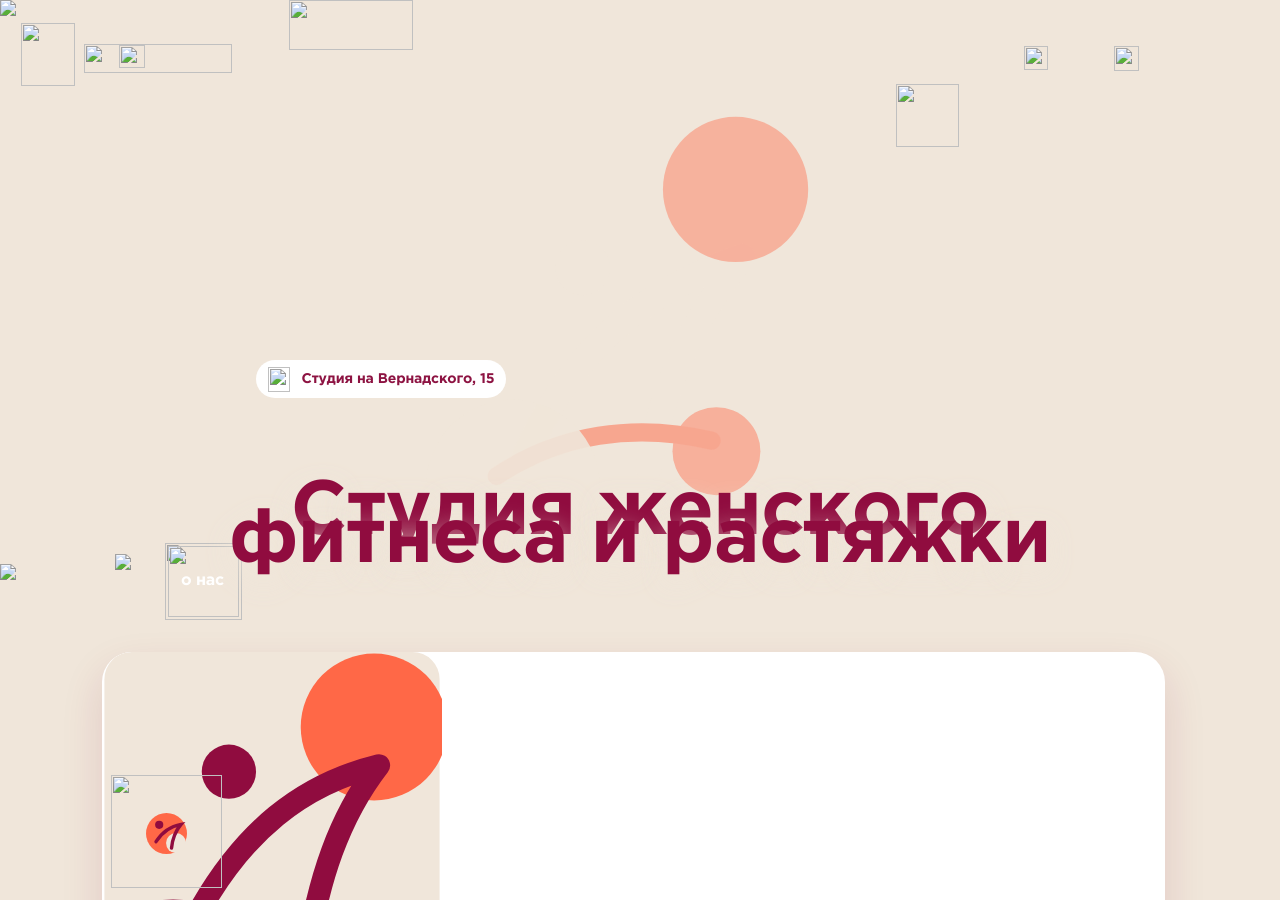
==== commit ccd8bf2a: "demo: restore original mini app design" ====
--- a/tg-mini-app/index.html
+++ b/tg-mini-app/index.html
@@ -1,237 +1,703 @@
 <!DOCTYPE html>
-<html lang="ru">
+<html>
   <head>
+    <meta name="viewport" content="width=device-width, initial-scale=1.0, maximum-scale=1.0, user-scalable=no, viewport-fit=cover">
     <meta charset="utf-8" />
-    <meta
-      name="viewport"
-      content="width=device-width, initial-scale=1, maximum-scale=1, user-scalable=no, viewport-fit=cover"
-    />
     <title>TotalBody Mini App</title>
-    <meta
-      name="description"
-      content="Демо Telegram Mini App для студии женского фитнеса и растяжки TotalBody."
-    />
+    <meta name="description" content="Telegram Mini App demo for TotalBody stretching and fitness studio." />
     <link rel="icon" href="favicon.svg" type="image/svg+xml" />
     <link rel="stylesheet" href="globals.css" />
     <link rel="stylesheet" href="styleguide.css" />
-    <link rel="stylesheet" href="style.css?v=20260710" />
+    <link rel="stylesheet" href="style.css?v=20260711" />
     <script src="https://telegram.org/js/telegram-web-app.js"></script>
-    <script src="app.js?v=20260710" defer></script>
+    <script src="app.js?v=20260711" defer></script>
   </head>
   <body>
-    <main class="app-shell">
-      <section class="hero" id="top">
-        <header class="topbar">
-          <a class="brand" href="#top" aria-label="TotalBody">
-            <span class="brand-mark">TB</span>
-            <span class="brand-text">TotalBody</span>
-          </a>
-          <nav class="quick-links" aria-label="Быстрые ссылки">
-            <button class="icon-button" type="button" data-link="telegramMain" aria-label="Telegram">
-              <svg viewBox="0 0 24 24" aria-hidden="true">
-                <path d="M21 4.7 17.9 20c-.2 1-.8 1.2-1.6.8l-4.5-3.4-2.2 2.1c-.2.2-.4.4-.9.4l.3-4.8 8.7-7.8c.4-.4-.1-.6-.6-.2L6.4 13.9 1.7 12.4c-1-.3-1-1 0-1.4L19.7 4c.8-.3 1.5.2 1.3.7Z" />
-              </svg>
-            </button>
-            <button class="icon-button" type="button" data-link="whatsappVernadskogo" aria-label="WhatsApp">
-              <svg viewBox="0 0 24 24" aria-hidden="true">
-                <path d="M12 2a9.7 9.7 0 0 0-8.4 14.5L2.5 22l5.7-1.1A9.8 9.8 0 1 0 12 2Zm0 2a7.8 7.8 0 0 1 6.7 11.8l-.2.4.6 3.1-3.2-.6-.4.2A7.8 7.8 0 0 1 4.2 12 7.8 7.8 0 0 1 12 4Zm-3.1 3.9c-.2 0-.5.1-.8.4-.3.4-1 1.1-1 2.6s1.1 3 1.3 3.2c.2.2 2.1 3.3 5.2 4.5 2.5 1 3 .8 3.5.7.5-.1 1.7-.7 1.9-1.4.2-.7.2-1.3.1-1.4-.1-.2-.3-.2-.7-.4l-1.9-.9c-.3-.1-.6-.2-.8.2l-.8 1c-.2.3-.4.3-.7.1-.4-.2-1.4-.5-2.6-1.6-1-.9-1.6-1.9-1.8-2.3-.2-.3 0-.5.2-.7l.5-.6c.2-.2.2-.4.4-.6.1-.2 0-.5 0-.6l-.9-2c-.3-.5-.6-.5-.8-.5h-.3Z" />
-              </svg>
-            </button>
-          </nav>
-        </header>
-
-        <div class="hero-grid">
-          <div class="hero-copy" data-reveal>
-            <p class="eyebrow">Студия на Вернадского, 15</p>
-            <h1>TotalBody</h1>
-            <p class="hero-lead">
-              Женский фитнес, растяжка и мягкие тренировки в формате, где легко выбрать направление и записаться на пробное.
-            </p>
-            <div class="hero-actions">
-              <button class="button button-primary" type="button" data-action="signup">
-                Записаться на пробное
-              </button>
-              <a class="button button-secondary" href="#directions">Выбрать направление</a>
-            </div>
-          </div>
-
-          <div class="hero-visual" aria-hidden="true" data-reveal>
-            <img src="assets/demo-hero.svg" alt="" />
-            <div class="hero-badge">500 бонусов</div>
+    <div class="app">
+      <div class="div">
+        <div class="overlap">
+          <div class="overlap-group">
+            <div class="frame">
+              <div class="overlap-2">
+                <img class="vector" src="https://res.cloudinary.com/dj05yedo3/image/upload/v1749661528/zvhruvcszwnx0uq4gvgr.svg" loading="lazy" />
+                <img class="img" src="https://res.cloudinary.com/dj05yedo3/image/upload/v1749661538/qnjifr6jfg4xvrfwcf0l.svg" loading="lazy" />
+                <img class="erasebg-transformed" src="assets/demo-figure.svg" loading="lazy" />
+                <img class="vector-2" src="https://res.cloudinary.com/dj05yedo3/image/upload/v1749661538/ksqidxqhwfrtq9zod2dn.svg" loading="lazy" />
+                <img class="vector-3" src="https://res.cloudinary.com/dj05yedo3/image/upload/v1749661538/mllj3r9bkgjsvyg509ee.svg" loading="lazy" />
+                <img class="vector-4" src="https://res.cloudinary.com/dj05yedo3/image/upload/v1749661538/pivdwtkhey5gzmtzr2zs.svg" loading="lazy" />
+                <div class="group">
+                  <img class="shape-with-text" src="https://res.cloudinary.com/dj05yedo3/image/upload/v1749661534/fi4a0hrovmrlyyvzdpxg.svg" loading="lazy" />
+                  <img class="shape-with-text-2" src="https://res.cloudinary.com/dj05yedo3/image/upload/v1749661534/fi4a0hrovmrlyyvzdpxg.svg" loading="lazy" />
+                </div>
+                <img class="frame-2" src="https://res.cloudinary.com/dj05yedo3/image/upload/v1749661533/qcncqehvua1rwilfmdrl.svg" loading="lazy" />
+                <img class="group-2" src="assets/demo-figure.svg" loading="lazy" />
+                <div class="rectangle"></div>
+                <div class="overlap-wrapper">
+                  <div class="overlap-3">
+                    <img class="group-3" src="assets/demo-card.svg" loading="lazy" />
+                    <img class="frame-3" src="https://res.cloudinary.com/dj05yedo3/image/upload/v1749661534/mpurqblcsakg6dwoy73x.svg" loading="lazy" />
+                    <img class="vector-5" src="assets/demo-avatar-c.svg" loading="lazy" />
+                    <div class="group-4">
+                      <div class="div-wrapper"><div class="text-wrapper-2">Записаться</div></div>
+                    </div>
+                  </div>
+                </div>
+                <img class="vector-6" src="https://res.cloudinary.com/dj05yedo3/image/upload/v1749661532/bebom2uhkwkwy1d5ybla.svg" loading="lazy" />
+
+                <img class="text-3" src="https://res.cloudinary.com/dj05yedo3/image/upload/v1749661535/m6dvybd0l9yclhbttxkt.svg" loading="lazy" />
+                <p class="text-wrapper-5">
+                  Студия женского<br />
+                  фитнеса и растяжки
+                </p>
+                <div class="text-wrapper-6">Подбери занятия под себя</div>
+                <div class="rectangle-3"></div>
+                
+
+                <div class="frame-4">
+                        <div class="overlap-3">
+                          <img class="group-3" src="assets/demo-card.svg" loading="lazy" />
+                          <img class="frame-3" src="https://res.cloudinary.com/dj05yedo3/image/upload/v1749661534/mpurqblcsakg6dwoy73x.svg" loading="lazy" />
+                          <img class="vector-5" src="assets/demo-avatar-c.svg" loading="lazy" />
+                          <div class="group-4">
+                            <div class="div-wrapper"><div class="text-wrapper-2">Записаться</div></div>
+                          </div>
+                        </div>
+                </div>
+                <p class="text-wrapper-9">
+                  Запишись на пробное, и мы подберём лучшее направление под твои цели и состояние.
+                </p>
+                <p class="text-wrapper-10"> Не знаешь, с чего начать?</p>
+                <div class="text-wrapper-11">Социальные сети<br />и контакты</div>
+
+                <div class="text-wrapper-16">Отзывы</div>
+                <div class="reviews-container ">
+                  <div class="reviews-slider">
+                    <div class=" review-slide active">
+                      <div class="group-6">
+                        <div class="overlap-group-3">
+                          <div class="group-7">
+                            <img class="ellipse" src="assets/demo-avatar-a.svg" loading="lazy" />
+                            <img class="ellipse-2" src="assets/demo-avatar-b.svg" loading="lazy" />
+                          </div>
+                          <img class="ellipse-3" src="assets/demo-avatar-a.svg" loading="lazy" />
+                        </div>
+                      </div>
+                      <div class="text-wrapper-12">Анна</div>
+                      <p class="text-wrapper-13">
+                        Очень понравилось! Тренеры внимательные, атмосфера супер. Уже после первой тренировки почувствовала
+                        результат.
+                      </p>
+                      <div class="frame-6">
+                        <p class="element">
+                          <span class="span">5.0</span> <span class="text-wrapper-14">/5.0 Рейтинг</span>
+                        </p>
+                        <div class="frame-7">
+                          <div class="star"><img class="star-2" src="https://res.cloudinary.com/dj05yedo3/image/upload/v1749661527/vu4h4ap3fotdxhmjp8v7.svg" loading="lazy" /></div>
+                          <div class="star"><img class="star-2" src="https://res.cloudinary.com/dj05yedo3/image/upload/v1749661527/vu4h4ap3fotdxhmjp8v7.svg" loading="lazy" /></div>
+                          <div class="star"><img class="star-2" src="https://res.cloudinary.com/dj05yedo3/image/upload/v1749661527/vu4h4ap3fotdxhmjp8v7.svg" loading="lazy" /></div>
+                          <div class="star"><img class="star-2" src="https://res.cloudinary.com/dj05yedo3/image/upload/v1749661527/vu4h4ap3fotdxhmjp8v7.svg" loading="lazy" /></div>
+                          <div class="star"><img class="star-2" src="https://res.cloudinary.com/dj05yedo3/image/upload/v1749661527/vu4h4ap3fotdxhmjp8v7.svg" loading="lazy" /></div>
+                        </div>
+                      </div>
+                    </div>
+                    <div class="review-slide">
+                      <div class="group-6">
+                        <div class="overlap-group-3">
+                          <div class="group-7">
+                            <img class="ellipse" src="assets/demo-avatar-b.svg" loading="lazy" />
+                            <img class="ellipse-2" src="assets/demo-avatar-b.svg" loading="lazy" />
+                          </div>
+                          <img class="ellipse-3" src="assets/demo-avatar-a.svg" loading="lazy" />
+                        </div>
+                      </div>
+                      <div class="text-wrapper-12">Мария</div>
+                      <p class="text-wrapper-13">
+                        Замечательная студия! Профессиональные тренеры, индивидуальный подход. Результат заметен уже через месяц.
+                      </p>
+                      <div class="frame-6">
+                        <p class="element">
+                          <span class="span">4.8</span> <span class="text-wrapper-14">/5.0 Рейтинг</span>
+                        </p>
+                        <div class="frame-7">
+                          <div class="star"><img class="star-2" src="https://res.cloudinary.com/dj05yedo3/image/upload/v1749661527/vu4h4ap3fotdxhmjp8v7.svg" loading="lazy" /></div>
+                          <div class="star"><img class="star-2" src="https://res.cloudinary.com/dj05yedo3/image/upload/v1749661527/vu4h4ap3fotdxhmjp8v7.svg" loading="lazy" /></div>
+                          <div class="star"><img class="star-2" src="https://res.cloudinary.com/dj05yedo3/image/upload/v1749661527/vu4h4ap3fotdxhmjp8v7.svg" loading="lazy" /></div>
+                          <div class="star"><img class="star-2" src="https://res.cloudinary.com/dj05yedo3/image/upload/v1749661527/vu4h4ap3fotdxhmjp8v7.svg" loading="lazy" /></div>
+                          <div class="star"><img class="star-2" src="https://res.cloudinary.com/dj05yedo3/image/upload/v1749661527/vu4h4ap3fotdxhmjp8v7.svg" loading="lazy" /></div>
+                        </div>
+                      </div>
+                    </div>
+                    <div class="review-slide">
+                      <div class="group-6">
+                        <div class="overlap-group-3">
+                          <div class="group-7">
+                            <img class="ellipse" src="assets/demo-avatar-c.svg" loading="lazy" />
+                            <img class="ellipse-2" src="assets/demo-avatar-b.svg" loading="lazy" />
+                          </div>
+                          <img class="ellipse-3" src="assets/demo-avatar-a.svg" loading="lazy" />
+                        </div>
+                      </div>
+                      <div class="text-wrapper-12">Елена</div>
+                      <p class="text-wrapper-13">
+                        Прекрасное место для тренировок! Удобное расположение, современное оборудование, дружелюбная атмосфера.
+                      </p>
+                      <div class="frame-6">
+                        <p class="element">
+                          <span class="span">5.0</span> <span class="text-wrapper-14">/5.0 Рейтинг</span>
+                        </p>
+                        <div class="frame-7">
+                          <div class="star"><img class="star-2" src="https://res.cloudinary.com/dj05yedo3/image/upload/v1749661527/vu4h4ap3fotdxhmjp8v7.svg" loading="lazy" /></div>
+                          <div class="star"><img class="star-2" src="https://res.cloudinary.com/dj05yedo3/image/upload/v1749661527/vu4h4ap3fotdxhmjp8v7.svg" loading="lazy" /></div>
+                          <div class="star"><img class="star-2" src="https://res.cloudinary.com/dj05yedo3/image/upload/v1749661527/vu4h4ap3fotdxhmjp8v7.svg" loading="lazy" /></div>
+                          <div class="star"><img class="star-2" src="https://res.cloudinary.com/dj05yedo3/image/upload/v1749661527/vu4h4ap3fotdxhmjp8v7.svg" loading="lazy" /></div>
+                          <div class="star"><img class="star-2" src="https://res.cloudinary.com/dj05yedo3/image/upload/v1749661527/vu4h4ap3fotdxhmjp8v7.svg" loading="lazy" /></div>
+                        </div>
+                      </div>
+                    </div>
+                  </div>
+                  <img class="solar-arrow-left review-prev" src="https://res.cloudinary.com/dj05yedo3/image/upload/v1749661528/dd9lremyfhqg72or5kfw.svg" loading="lazy" />
+                  <img class="solar-arrow-left-2 review-next" src="https://res.cloudinary.com/dj05yedo3/image/upload/v1749661528/dd9lremyfhqg72or5kfw.svg" loading="lazy" />
+                </div>
+                <div class="text-wrapper-15">Галерея</div>
+                <div class="gallery-container">
+                  <div class="gallery-slider"></div>
+                  <img class="gallery-prev" src="https://res.cloudinary.com/dj05yedo3/image/upload/v1749661528/dd9lremyfhqg72or5kfw.svg" loading="lazy" />
+                  <img class="gallery-next" src="https://res.cloudinary.com/dj05yedo3/image/upload/v1749661528/dd9lremyfhqg72or5kfw.svg" loading="lazy" />
+                </div>
+                <div class="group-8">
+                  <div class="text-wrapper-17">Адреса студий в Москве</div>
+                  <div class="overlap-5">
+                    <img class="vector-9" src="https://res.cloudinary.com/dj05yedo3/image/upload/v1749661536/wvow3mvoufemfomk6qcf.svg" loading="lazy" />
+                    <div class="text-wrapper-18">Студия на Вернадского</div>
+                  </div>
+                  <div class="overlap-6">
+                    <img class="vector-9" src="https://res.cloudinary.com/dj05yedo3/image/upload/v1749661536/wvow3mvoufemfomk6qcf.svg" loading="lazy" />
+                    <div class="text-wrapper-19">Студия в Коммунарке</div>
+                  </div>
+                  <p class="element-2">
+                    <a href="geo:55.686320,37.524659" target="_blank" rel="noopener noreferrer"
+                      ><span class="text-wrapper-20">Москва, Вернадского 15<br /></span
+                    ></a>                    
+                  </p>
+                  <p class="element-3">
+                    <a href="geo:55.701320,37.564659" target="_blank" rel="noopener noreferrer"
+                      ><span class="text-wrapper-20">Москва, Скандинавский бульвар 2 корпус 6<br /></span
+                    ></a>
+                  </p>
+                  <div class="overlap-7">
+                    <img class="vector-9" src="https://res.cloudinary.com/dj05yedo3/image/upload/v1749661536/wvow3mvoufemfomk6qcf.svg" loading="lazy" />
+                    <div class="text-wrapper-22">Студия на Вершинина</div>
+                  </div>
+                  <img class="vector-10" src="https://res.cloudinary.com/dj05yedo3/image/upload/v1749661537/tsz0d3qyu13cjsbohtra.svg" loading="lazy" />
+                  <p class="element-4">
+                    <a href="geo:55.761320,37.604659" target="_blank" rel="noopener noreferrer"
+                      ><span class="text-wrapper-20">Москва, ул. Маршала Вершинина 10<br /></span
+                    ></a>
+
+                  </p>
+                  <img class="logos-telegram" src="https://res.cloudinary.com/dj05yedo3/image/upload/v1749661537/mkqbgxnvdlfijttlc5ih.svg" loading="lazy" />
+                  <img class="logos-whatsapp-icon" src="https://res.cloudinary.com/dj05yedo3/image/upload/v1749661537/pvggm2gwfyuit2jubu2e.svg" loading="lazy" />
+                  <img class="logos-telegram-2" src="https://res.cloudinary.com/dj05yedo3/image/upload/v1749661537/mkqbgxnvdlfijttlc5ih.svg" loading="lazy" />
+                  <img class="logos-whatsapp-icon-2" src="https://res.cloudinary.com/dj05yedo3/image/upload/v1749661537/pvggm2gwfyuit2jubu2e.svg" loading="lazy" />
+                  <img class="logos-telegram-3" src="https://res.cloudinary.com/dj05yedo3/image/upload/v1749661537/mkqbgxnvdlfijttlc5ih.svg" loading="lazy" />
+                  <img class="logos-whatsapp-icon-3" src="https://res.cloudinary.com/dj05yedo3/image/upload/v1749661537/pvggm2gwfyuit2jubu2e.svg" loading="lazy" />
+                </div>
+                <div class="group-9">
+                  <div class="overlap-8">
+                    <img class="logos-telegram-4" src="https://res.cloudinary.com/dj05yedo3/image/upload/v1749661537/mkqbgxnvdlfijttlc5ih.svg" loading="lazy" />
+                    <div class="text-wrapper-23">Мы в Telegram</div>
+                  </div>
+                  <div class="overlap-9">
+                    <div class="text-wrapper-23">Мы в Вконтакте</div>
+                    <img class="vector-11" src="https://res.cloudinary.com/dj05yedo3/image/upload/v1749661527/ifnpgrkp0sdzhej9lgxi.svg" loading="lazy" />
+                  </div>
+                </div>
+                <div class="text-wrapper-24">Виды тренировок</div>
+                <img class="logos-telegram-5" src="https://res.cloudinary.com/dj05yedo3/image/upload/v1749661537/mkqbgxnvdlfijttlc5ih.svg" loading="lazy" />
+                <img class="logos-whatsapp-icon-4" src="https://res.cloudinary.com/dj05yedo3/image/upload/v1749661537/pvggm2gwfyuit2jubu2e.svg" loading="lazy" />
+                <div class="group-10">
+                  <div class="overlap-10">
+                    <img class="vector-12" src="https://res.cloudinary.com/dj05yedo3/image/upload/v1749661536/wvow3mvoufemfomk6qcf.svg" loading="lazy" />
+                    <div class="text-wrapper-25">Студия на Вернадского, 15</div>
+                  </div>
+                </div>
+                <img class="vector-13" src="https://res.cloudinary.com/dj05yedo3/image/upload/v1749661536/toyf0oizj701140ivxfs.svg" loading="lazy" />
+              </div>
+             
+              <div class="text-wrapper-29">ПОЛУЧИ</div>
+              <div class="text-wrapper-30">при скачивании приложения</div>
+              <div class="group-12">
+                <div class="group-wrapper">
+                  <div class="group-13">
+                    <div class="overlap-group-5">
+                      <div class="rectangle-4"></div>
+                      <div class="text-wrapper-31">Скачать приложение</div>
+                    </div>
+                  </div>
+                </div>
+              </div>
+            </div>
+            <div class="group-14">
+              <div class="overlap-11">
+                <div class="group-15">
+                  <img class="shape-with-text-3" src="https://res.cloudinary.com/dj05yedo3/image/upload/v1749661526/hvrgjwyhjdgsxyneat5d.svg" loading="lazy" />
+                  <div class="overlap-group-6">
+                    <img class="vector-14" src="https://res.cloudinary.com/dj05yedo3/image/upload/v1749661525/syrwurmm0ec5puykcbqc.svg" loading="lazy" />
+                    <div class="text-wrapper-32">500</div>
+                  </div>
+                </div>
+                <div class="group-16"><div class="text-wrapper-33">БАЛОВ</div></div>
+              </div>
+            </div>
+            <div class="group-17">
+              <div class="frame-9">
+                <div class="overlap-12">
+                  <div class="overlap-13">
+                    <img class="group-18" src="assets/demo-card.svg" loading="lazy" />
+                    <div class="text-wrapper-34">Силовые<br />и кардио-тренировки</div>
+                    <p class="div-2">
+                      <span class="text-wrapper-35">Подойдут тебе, если ты хочешь:<br /></span>
+                      <span class="text-wrapper-36"
+                        ><br />— подтянуть тело<br />— сбросить напряжение через активность<br />— почувствовать энергию
+                        и контроль над своим телом</span
+                      >
+                    </p>
+                    <p class="text-wrapper-37">🔥 Форматы: функциональный фитнес, женские круговые, кардио-миксы</p>
+                  </div>
+                  <div class="group-19">
+                    <div class="overlap-group-2"><div class="text-wrapper-2">Записаться</div></div>
+                  </div>
+                  <div class="ic-round-sports">
+                    <div class="icon-park-outline"><img class="group-20" src="assets/demo-card.svg" loading="lazy" /></div>
+                  </div>
+                </div>
+              </div>
+              <div class="overlap-14">
+                <div class="frame-10">
+                  <div class="overlap-15">
+                    <div class="overlap-16">
+                      <img class="group-21" src="assets/demo-card.svg" loading="lazy" />
+                      <p class="div-3">
+                        <span class="text-wrapper-35">Подойдут тебе, если ты хочешь:<br /></span>
+                        <span class="text-wrapper-36"
+                          ><br />— отпустить тревожность и восстановиться<br />— улучшить осанку и дыхание<br />—
+                          разгрузить тело после сидячей работы</span
+                        >
+                      </p>
+                      <p class="text-wrapper-38">🔥 Форматы: хатха, аэройога в гамаках, дыхательные практики</p>
+                    </div>
+                    <div class="text-wrapper-39">Йога<br />и аэройога</div>
+                    <div class="group-22">
+                      <div class="overlap-group-2"><div class="text-wrapper-2">Записаться</div></div>
+                    </div>
+                  </div>
+                </div>
+                <div class="mdi-yoga-wrapper"><img class="mdi-yoga" src="assets/demo-card.svg" loading="lazy" /></div>
+              </div>
+              <div class="overlap-17">
+                <div class="frame-10">
+                  <div class="overlap-15">
+                    <div class="overlap-16">
+                      <img class="group-21" src="assets/demo-card.svg" loading="lazy" />
+                      <p class="div-3">
+                        <span class="text-wrapper-35">Подойдут тебе, если ты хочешь:<br /></span>
+                        <span class="text-wrapper-36"
+                          ><br />— стать гибкой без насилия над собой<br />— снять напряжение в спине и шее<br />—
+                          научиться слышать своё тело</span
+                        >
+                      </p>
+                      <p class="text-wrapper-38">🔥 Форматы: стретчинг, шпагаты, мягкое вытяжение</p>
+                    </div>
+                    <div class="text-wrapper-39">Растяжка и мягкие тренировки</div>
+                    <div class="group-22">
+                      <div class="overlap-group-2"><div class="text-wrapper-2">Записаться</div></div>
+                    </div>
+                  </div>
+                </div>
+                <div class="material-symbols-wrapper">
+                  <img class="material-symbols" src="https://res.cloudinary.com/dj05yedo3/image/upload/v1749661531/lkzwquas0k6wuajf4sws.svg" loading="lazy" />
+                </div>
+              </div>
+              <div class="overlap-18">
+                <div class="frame-11">
+                  <div class="overlap-19">
+                    <div class="overlap-20">
+                      <img class="group-23" src="assets/demo-card.svg" loading="lazy" />
+                      <p class="div-4">
+                        <span class="text-wrapper-35">Подойдут тебе, если ты хочешь:<br /></span>
+                        <span class="text-wrapper-36"
+                          ><br />— раскрыть женственность и тело<br />— почувствовать уверенность в движении<br />—
+                          прокачать пластику и наслаждаться собой</span
+                        >
+                      </p>
+                      <p class="text-wrapper-38">🔥 Форматы: high heels, strip plastic, frame up</p>
+                    </div>
+                    <div class="text-wrapper-39">Танцевальные направления</div>
+                    <div class="group-24">
+                      <div class="overlap-group-2"><div class="text-wrapper-2">Записаться</div></div>
+                    </div>
+                  </div>
+                </div>
+                <div class="mdi-dance-pole-wrapper"><img class="mdi-dance-pole" src="https://res.cloudinary.com/dj05yedo3/image/upload/v1749661531/xwur1dfdlcthbbzri6fo.svg" loading="lazy" /></div>
+              </div>
+            </div>
+            <img class="shape-with-text-4" src="https://res.cloudinary.com/dj05yedo3/image/upload/v1749661534/fi4a0hrovmrlyyvzdpxg.svg" loading="lazy" />
+            <img class="vector-15" src="https://res.cloudinary.com/dj05yedo3/image/upload/v1749661525/g0m5v3hjdb8z01puhdi0.svg" loading="lazy" />
+            <img class="vector-16" src="https://res.cloudinary.com/dj05yedo3/image/upload/v1749661535/nxyaib2t70lfdyraieog.svg" loading="lazy" />
+            <div class="text-wrapper-40">о нас</div>
+            <img class="vector-17" src="https://res.cloudinary.com/dj05yedo3/image/upload/v1749661531/anmxvpi4mtcuq6xujy67.svg" loading="lazy" />
+            <div class="text-wrapper-41">Важное</div>
+            <div class="vazhnoe-items-container">
+              <div class="group-25">
+                <div class="overlap-21">
+                  <img class="ic-round-sports-2" src="https://res.cloudinary.com/dj05yedo3/image/upload/v1749661531/pp7jlei7whan8qn3r7dn.svg" loading="lazy" />
+                  <div class="text-wrapper-42">Тренеры</div>
+                </div>
+              </div>
+              <div class="group-26">
+                <div class="overlap-21">
+                  <div class="ic-round-sports-3">
+                    <img class="fluent-calendar" src="https://res.cloudinary.com/dj05yedo3/image/upload/v1749661530/td2p0tbl6gnivacuxcgl.svg" loading="lazy" />
+                  </div>
+                  <div class="text-wrapper-42">Расписание</div>
+                </div>
+              </div>
+              <div class="group-29">
+                <div class="overlap-21">
+                  <div class="ic-round-sports-3">
+                    <img class="icomoon-free-price" src="https://res.cloudinary.com/dj05yedo3/image/upload/v1749661530/boogcw2drhoru61rzu0j.svg" loading="lazy" />
+                  </div>
+                  <div class="text-wrapper-42">Наши цены</div>
+                </div>
+              </div>
+              <div class="group-30">
+                <div class="overlap-21">
+                  <div class="ic-round-sports-3">
+                    <div class="overlap-group-7">
+                      <div class="mingcute-telegram"><img class="group-31" src="https://res.cloudinary.com/dj05yedo3/image/upload/v1749661537/mkqbgxnvdlfijttlc5ih.svg" loading="lazy" /></div>
+                      <img class="mdi-video" src="https://res.cloudinary.com/dj05yedo3/image/upload/v1749661530/tev6mluem8g5wy7ezqs3.svg" loading="lazy" />
+                    </div>
+                  </div>
+                  <div class="text-wrapper-42">Видео</div>
+                </div>
+              </div>
+            </div>
+            <div class="text-wrapper-43">Полезное</div>
+            <div class="poleznoe-items-container">
+              <div class="group-27">
+                <div class="overlap-21">
+                  <div class="ic-round-sports-3"><img class="mdi-faq" src="https://res.cloudinary.com/dj05yedo3/image/upload/v1749661529/wb0336kxxadba7hqfowm.svg" loading="lazy" /></div>
+                  <div class="text-wrapper-42">FAQ</div>
+                </div>
+              </div>
+              <div class="group-28">
+                <div class="overlap-21">
+                  <div class="ic-round-sports-3"><img class="bxs-map" src="https://res.cloudinary.com/dj05yedo3/image/upload/v1749661529/u8o5vndsfwxhld6qwpb7.svg" loading="lazy" /></div>
+                  <div class="text-wrapper-42">Как нас найти?</div>
+                </div>
+              </div>
+              <div class="group-32">
+                <div class="overlap-21">
+                  <div class="ic-round-sports-3">
+                    <img class="ic-baseline-app" src="https://res.cloudinary.com/dj05yedo3/image/upload/v1749661528/al30vpiiayfximbymd8l.svg" loading="lazy" />
+                  </div>
+                  <div class="text-wrapper-46">Мобильное <br>приложение</div>
+                </div>
+              </div>
+              <div class="group-33" onclick="window.open('https://t.me/demohmtgbot', '_blank')" style="cursor: pointer;">
+                <div class="overlap-21">
+                  <div class="ic-round-sports-3">
+                    <div class="mingcute-telegram-2"><img class="group-34" src="assets/demo-avatar-a.svg" loading="lazy" /></div>
+                  </div>
+                  <div class="text-wrapper-42">TG канал</div>
+                </div>
+              </div>
+            </div>
+            <div class="text-wrapper-44">Выбери своё направление</div>
+            <p class="text-wrapper-45">тренировка, которая подойдёт именно тебе</p>
+            <div class="training-items-container">
+              <div class="overlap-group-wrapper">
+                <div class="overlap-4">
+                  <img class="group-3" src="assets/demo-card.svg" loading="lazy">
+                  <img class="rectangle-2" src="assets/demo-card.svg" loading="lazy">
+                  <img class="frame-3" src="https://res.cloudinary.com/dj05yedo3/image/upload/v1749661534/mpurqblcsakg6dwoy73x.svg" loading="lazy">
+                  <img class="vector-5" src="assets/demo-avatar-c.svg" loading="lazy">
+                  <div class="text-wrapper-7">Растяжка</div>
+                  <p class="text-wrapper-8">Гибкость, снятие напряжения, лёгкость в теле.</p>
+                  <button class="more-info-btn" data-type="stretching">Подробнее</button>
+                  <div class="group-5">
+                    <div class="overlap-group-2"><div class="text-wrapper-2">Записаться</div></div>
+                  </div>
+                </div>
+              </div>
+              <div class="overlap-group-wrapper">
+                <div class="overlap-4">
+                  <img class="group-3" src="assets/demo-card.svg" loading="lazy">
+                  <img class="rectangle-2" src="assets/demo-card.svg" loading="lazy">
+                  <img class="frame-3" src="https://res.cloudinary.com/dj05yedo3/image/upload/v1749661534/mpurqblcsakg6dwoy73x.svg" loading="lazy">
+                  <img class="vector-5" src="assets/demo-avatar-c.svg" loading="lazy">
+                  <div class="text-wrapper-7">Аэройога</div>
+                  <p class="text-wrapper-8">Гамак, гибкость, разгрузка спины, гармония тела и души.</p>
+                  <button class="more-info-btn" data-type="aerial">Подробнее</button>
+                  <div class="group-5">
+                    <div class="overlap-group-2"><div class="text-wrapper-2">Записаться</div></div>
+                  </div>
+                </div>
+              </div>
+              <div class="overlap-group-wrapper">
+                <div class="overlap-4">
+                  <img class="group-3" src="assets/demo-card.svg" loading="lazy">
+                  <img class="rectangle-2" src="assets/demo-card.svg" loading="lazy">
+                  <img class="frame-3" src="https://res.cloudinary.com/dj05yedo3/image/upload/v1749661534/mpurqblcsakg6dwoy73x.svg" loading="lazy">
+                  <img class="vector-5" src="assets/demo-avatar-c.svg" loading="lazy">
+                  <div class="text-wrapper-7">Пилатес</div>
+                  <p class="text-wrapper-8">Глубокие мышцы, осанка, баланс, мягкая забота о теле.</p>
+                  <button class="more-info-btn" data-type="pilates">Подробнее</button>
+                  <div class="group-5">
+                    <div class="overlap-group-2"><div class="text-wrapper-2">Записаться</div></div>
+                  </div>
+                </div>
+              </div>
+              <div class="overlap-group-wrapper">
+                <div class="overlap-4">
+                  <img class="group-3" src="assets/demo-card.svg" loading="lazy">
+                  <img class="rectangle-2" src="assets/demo-card.svg" loading="lazy">
+                  <img class="frame-3" src="https://res.cloudinary.com/dj05yedo3/image/upload/v1749661534/mpurqblcsakg6dwoy73x.svg" loading="lazy">
+                  <img class="vector-5" src="assets/demo-avatar-c.svg" loading="lazy">
+                  <div class="text-wrapper-7">Strip Plastic</div>
+                  <p class="text-wrapper-8">Танец, пластика, женственность, уверенность, гибкость.</p>
+                  <button class="more-info-btn" data-type="strip">Подробнее</button>
+                  <div class="group-5">
+                    <div class="overlap-group-2"><div class="text-wrapper-2">Записаться</div></div>
+                  </div>
+                </div>
+              </div>
+              <div class="overlap-group-wrapper">
+                <div class="overlap-4">
+                  <img class="group-3" src="assets/demo-card.svg" loading="lazy">
+                  <img class="rectangle-2" src="assets/demo-card.svg" loading="lazy">
+                  <img class="frame-3" src="https://res.cloudinary.com/dj05yedo3/image/upload/v1749661534/mpurqblcsakg6dwoy73x.svg" loading="lazy">
+                  <img class="vector-5" src="assets/demo-avatar-c.svg" loading="lazy">
+                  <div class="text-wrapper-7">Здоровая спина</div>
+                  <p class="text-wrapper-8">Сильная спина, снятие боли, гибкость, профилактика проблем.</p>
+                  <button class="more-info-btn" data-type="back">Подробнее</button>
+                  <div class="group-5">
+                    <div class="overlap-group-2"><div class="text-wrapper-2">Записаться</div></div>
+                  </div>
+                </div>
+              </div>
+              <div class="overlap-group-wrapper">
+                <div class="overlap-4">
+                  <img class="group-3" src="assets/demo-card.svg" loading="lazy">
+                  <img class="rectangle-2" src="assets/demo-card.svg" loading="lazy">
+                  <img class="frame-3" src="https://res.cloudinary.com/dj05yedo3/image/upload/v1749661534/mpurqblcsakg6dwoy73x.svg" loading="lazy">
+                  <img class="vector-5" src="assets/demo-avatar-c.svg" loading="lazy">
+                  <div class="text-wrapper-7">Хатха-йога</div>
+                  <p class="text-wrapper-8">Асаны, дыхание, баланс, гибкость, спокойствие ума.</p>
+                  <button class="more-info-btn" data-type="hatha">Подробнее</button>
+                  <div class="group-5">
+                    <div class="overlap-group-2"><div class="text-wrapper-2">Записаться</div></div>
+                  </div>
+                </div>
+              </div>
+              <div class="overlap-group-wrapper">
+                <div class="overlap-4">
+                  <img class="group-3" src="assets/demo-card.svg" loading="lazy">
+                  <img class="rectangle-2" src="assets/demo-card.svg" loading="lazy">
+                  <img class="frame-3" src="https://res.cloudinary.com/dj05yedo3/image/upload/v1749661534/mpurqblcsakg6dwoy73x.svg" loading="lazy">
+                  <img class="vector-5" src="assets/demo-avatar-c.svg" loading="lazy">
+                  <div class="text-wrapper-7">Фитнес-аэробика</div>
+                  <p class="text-wrapper-8">Кардио, энергия, сжигание калорий, координация, позитив.</p>
+                  <button class="more-info-btn" data-type="aerobics">Подробнее</button>
+                  <div class="group-5">
+                    <div class="overlap-group-2"><div class="text-wrapper-2">Записаться</div></div>
+                  </div>
+                </div>
+              </div>
+            </div>
           </div>
         </div>
-
-        <div class="trust-strip" data-reveal>
-          <div>
-            <strong>3</strong>
-            <span>студии в Москве</span>
-          </div>
-          <div>
-            <strong>20</strong>
-            <span>тренеров</span>
-          </div>
-          <div>
-            <strong>8</strong>
-            <span>направлений</span>
+      </div>
+    </div>
+
+    
+    <div class="modal-coaches" style="display:none;">
+      <div class="modal-coaches__backdrop"></div>
+      <div class="modal-coaches__content">
+        <button class="modal-coaches__close">&times;</button>
+        <div class="coaches-slider">
+          <div class="coach-slide">
+            <div class="coach-info">
+              <div class="coach-photo-container">
+                <img class="coach-photo" src="assets/demo-coach.svg" alt="Демо тренер">
+              </div>
+              <div class="coach-details">
+                <h3 class="coach-name"></h3>
+                <p class="coach-desc"></p>
+              </div>
+            </div>
+            <div class="coaches-nav">
+              <button class="coaches-prev">
+                <svg width="24" height="24" viewBox="0 0 24 24" fill="none" xmlns="http://www.w3.org/2000/svg">
+                  <path d="M15 18L9 12L15 6" stroke="currentColor" stroke-width="2" stroke-linecap="round" stroke-linejoin="round"/>
+                </svg>
+              </button>
+              <div class="coach-counter"></div>
+              <button class="coaches-next">
+                <svg width="24" height="24" viewBox="0 0 24 24" fill="none" xmlns="http://www.w3.org/2000/svg">
+                  <path d="M9 6L15 12L9 18" stroke="currentColor" stroke-width="2" stroke-linecap="round" stroke-linejoin="round"/>
+                </svg>
+              </button>
+            </div>
           </div>
         </div>
-      </section>
-
-      <section class="section offer-section" id="trial">
-        <div class="section-heading" data-reveal>
-          <p class="eyebrow">Первый шаг</p>
-          <h2>Пробное занятие с подбором направления</h2>
-          <p>
-            Администратор поможет выбрать тренировку под цель, уровень подготовки и удобную студию.
-          </p>
+      </div>
+    </div>
+    <div class="modal-schedule" style="display:none;">
+      <div class="modal-schedule__backdrop"></div>
+      <div class="modal-schedule__content">
+        <iframe src="https://example.com/booking-widget" frameborder="0" class="schedule-iframe"></iframe>
+        <button class="modal-schedule__close">&times;</button>
+      </div>
+    </div>
+    <div class="modal-prices" style="display:none;">
+      <div class="modal-prices__backdrop"></div>
+      <div class="modal-prices__content">
+        <button class="modal-prices__close">&times;</button>
+        <div class="prices-slider"></div>
+        <div class="prices-nav">
+          <button class="prices-prev">&#8592;</button>
+          <button class="prices-next">&#8594;</button>
         </div>
-        <article class="feature-card feature-card-dark" data-reveal>
-          <img src="assets/demo-card.svg" alt="" />
-          <div>
-            <span class="tag">Подарок новым клиентам</span>
-            <h3>500 бонусов после записи</h3>
-            <p>Можно использовать на следующие занятия, абонемент или подарок подруге.</p>
-            <button class="button button-light" type="button" data-action="signup">Получить бонусы</button>
-          </div>
-        </article>
-      </section>
-
-      <section class="section" id="directions">
-        <div class="section-heading" data-reveal>
-          <p class="eyebrow">Направления</p>
-          <h2>Выбери тренировку под состояние сегодня</h2>
+      </div>
+    </div>
+
+    <!-- Модальное окно Видео -->
+    <div class="modal-video" style="display: none;">
+        <div class="modal-video__backdrop"></div>
+        <div class="modal-video__content">
+            <button class="modal-video__close">&times;</button>
+            <img class="video-player" src="assets/demo-gallery-1.svg" alt="Видео демо" loading="lazy">
         </div>
-        <div class="direction-tabs" role="tablist" aria-label="Направления тренировок" data-reveal></div>
-        <div class="direction-panel" data-reveal>
-          <div class="direction-media">
-            <img id="directionImage" src="assets/demo-gallery-1.svg" alt="" />
-          </div>
-          <div class="direction-content">
-            <span class="tag" id="directionMood">Гибкость</span>
-            <h3 id="directionTitle">Растяжка</h3>
-            <p id="directionText"></p>
-            <ul id="directionBenefits"></ul>
-            <button class="button button-primary" type="button" data-action="signup">Записаться</button>
-          </div>
+    </div>
+
+    <!-- Модальное окно FAQ -->
+    <div class="modal-faq" style="display: none;">
+        <div class="modal-faq__backdrop"></div>
+        <div class="modal-faq__content">
+            <button class="modal-faq__close">&times;</button>
+            <div class="faq-container">
+                <div class="faq-item">
+                    <div class="faq-question">Какие у вас есть абонементы?<span class="faq-arrow">&#9660;</span></div>
+                    <p class="faq-answer">
+                        В нашей студии вы можете выбрать абонемент, который подходит именно вам:
+                        <br /><br />
+                        — на 8 занятий<br />
+                        — на 12 занятий<br />
+                        — на 16 занятий<br />
+                        — на 24 занятия
+                        <br /><br />
+                        Каждый абонемент включает возможность заморозки и гостевые визиты, чтобы вы могли тренироваться с комфортом и делиться любимыми занятиями с близкими.
+                        <br /><br />
+                        Подробнее о стоимости и условиях — в разделе «Цены».
+                    </p>
+                </div>
+                <div class="faq-item">
+                    <div class="faq-question">Что взять с собой на тренировку?<span class="faq-arrow">&#9660;</span></div>
+                    <p class="faq-answer">
+                        Удобную спортивную форму (лосины/топ), бутылочку для воды и хорошее настроение. Всё остальное (коврики, оборудование, гамаки) предоставляется в студии.
+                    </p>
+                </div>
+                <div class="faq-item">
+                    <div class="faq-question">Как записаться и где посмотреть расписание?<span class="faq-arrow">&#9660;</span></div>
+                    <p class="faq-answer">
+                        Вы можете записаться на пробное занятие через demo booking widget (<a href="https://example.com/booking-widget" target="_blank">https://example.com/booking-widget</a>). Или оставить заявку, и мы вместе подберём для вас оптимальное занятие и время.
+                    </p>
+                </div>
+                <div class="faq-item">
+                    <div class="faq-question">Есть ли подарочные сертификаты?<span class="faq-arrow">&#9660;</span></div>
+                    <p class="faq-answer">
+                        Да, у нас есть подарочные сертификаты на любую сумму или определённое количество занятий. Отличный вариант для заботливого подарка.
+                    </p>
+                </div>
+                <div class="faq-item">
+                    <div class="faq-question">Какое направление мне подойдёт?<span class="faq-arrow">&#9660;</span></div>
+                    <p class="faq-answer">
+                        Мы подскажем! Все будет зависеть от вашей цели, уровня подготовки и личных предпочтений.
+                    </p>
+                </div>
+                <div class="faq-item">
+                    <div class="faq-question">Разбивка платежа — это кредит?<span class="faq-arrow">&#9660;</span></div>
+                    <p class="faq-answer">
+                        Нет, это удобная система оплаты через сервис Яндекс Сплит — вы можете платить за абонемент частями, без процентов и без оформления кредита.
+                    </p>
+                </div>
+                <div class="faq-item">
+                    <div class="faq-question">Если я не успею посетить все занятия, они сгорят?<span class="faq-arrow">&#9660;</span></div>
+                    <p class="faq-answer">
+                        Нет. Мы можем перенести занятия или заморозить абонемент по уважительной причине. Нам важно, чтобы вы занимались комфортно и без давления.
+                    </p>
+                </div>
+                <div class="faq-item">
+                    <div class="faq-question">Могу ли я привести подругу по своему абонементу?<span class="faq-arrow">&#9660;</span></div>
+                    <p class="faq-answer">
+                        В каждом абонементе включены гостевые визиты, по которым вы можете привести своих подруг бесплатно
+                    </p>
+                </div>
+                <div class="faq-item">
+                    <div class="faq-question">Как мне купить абонемент дешевле?<span class="faq-arrow">&#9660;</span></div>
+                    <p class="faq-answer">
+                        Вы можете воспользоваться акцией "Приведи подругу и получи 2000 рублей". За каждую подругу, купившую абонемент вам на счёт начисляется 2000 рублей.
+                    </p>
+                </div>
+            </div>
+      </div>
+    </div>
+
+    <!-- Модальное окно Как нас найти -->
+    <div class="modal-how-to-find" style="display: none;">
+        <div class="modal-how-to-find__backdrop"></div>
+        <div class="modal-how-to-find__content">
+            <button class="modal-how-to-find__close">&times;</button>
+            <div class="how-to-find-slider">
+                <div class="how-to-find-slide">
+                    <img class="how-to-find-image" src="assets/demo-gallery-2.svg" alt="Как нас найти" loading="lazy">
+                </div>
+                <div class="how-to-find-slide">
+                    <img class="how-to-find-image" src="assets/demo-map.svg" alt="Как нас найти" loading="lazy">
+                </div>
+            </div>
+            <button class="how-to-find-prev">&#8592;</button>
+            <button class="how-to-find-next">&#8594;</button>
         </div>
-      </section>
-
-      <section class="section studio-section">
-        <div class="section-heading" data-reveal>
-          <p class="eyebrow">Комфорт</p>
-          <h2>Каждый блок ведет к понятному действию</h2>
-          <p>
-            Клиент видит пользу, выбирает направление, задает вопрос и сразу оставляет заявку в Telegram.
-          </p>
+    </div>
+
+    <!-- Модальное окно О нас -->
+    <div class="modal-about" style="display: none;">
+        <div class="modal-about__backdrop"></div>
+        <div class="modal-about__content">
+            <button class="modal-about__close">&times;</button>
+            <h2 class="about-title">О студии Total Body</h2>
+            <div class="about-main-text">
+                <p> <b>Total Body</b> – это большая семья из 20 профессиональных инструкторов, 4-ех приятных администраторов и открытого руководства студии.</p>
+                <p>Наша цель – сделать каждого клиента своим другом, помочь ему быть более счастливым, красивым и уверенным в себе. Сделать спорт частью его жизни в любом возрасте.</p>
+            </div>
+            <div class="about-mission-block">
+                <h3 class="about-mission-title">Наша миссия</h3>
+                <ul class="about-mission-list">
+                    <li class="about-mission-item">Делаем стройность и красоту такими же простыми и естественными, как улыбка.</li>
+                </ul>
+            </div>
         </div>
-        <div class="benefit-grid">
-          <article class="benefit-card" data-reveal>
-            <span class="benefit-icon">
-              <svg viewBox="0 0 24 24" aria-hidden="true">
-                <path d="M7 2h10v3h3v17H4V5h3V2Zm2 3h6V4H9v1Zm-3 5h12V7H6v3Zm0 10h12v-8H6v8Z" />
-              </svg>
-            </span>
-            <h3>Запись без лишних шагов</h3>
-            <p>Кнопка записи всегда рядом, а сообщение для администратора формируется автоматически.</p>
-          </article>
-          <article class="benefit-card" data-reveal>
-            <span class="benefit-icon">
-              <svg viewBox="0 0 24 24" aria-hidden="true">
-                <path d="M12 2 14.9 8l6.6.9-4.8 4.7 1.1 6.5L12 17l-5.8 3.1 1.1-6.5L2.5 8.9 9.1 8 12 2Z" />
-              </svg>
-            </span>
-            <h3>Акции выглядят заметно</h3>
-            <p>Бонусы, пробные занятия и абонементы вынесены в отдельные продающие блоки.</p>
-          </article>
-          <article class="benefit-card" data-reveal>
-            <span class="benefit-icon">
-              <svg viewBox="0 0 24 24" aria-hidden="true">
-                <path d="M12 2a7 7 0 0 1 7 7c0 5.2-7 13-7 13S5 14.2 5 9a7 7 0 0 1 7-7Zm0 9.5A2.5 2.5 0 1 0 12 6a2.5 2.5 0 0 0 0 5.5Z" />
-              </svg>
-            </span>
-            <h3>Контакты не теряются</h3>
-            <p>Адреса, Telegram и WhatsApp доступны из первого экрана и финального блока.</p>
-          </article>
+    </div>
+
+    <!-- Модальное окно подробной информации о тренировке -->
+    <div class="modal-training-info" style="display: none;">
+        <div class="modal-training-info__backdrop"></div>
+        <div class="modal-training-info__content">
+            <button class="modal-training-info__close">&times;</button>
+            <div class="modal-training-info__body"></div>
         </div>
-      </section>
-
-      <section class="section">
-        <div class="section-heading" data-reveal>
-          <p class="eyebrow">Тренеры</p>
-          <h2>Поддержка и внимание на каждом занятии</h2>
-        </div>
-        <div class="coach-slider" data-reveal>
-          <button class="slider-arrow" type="button" data-coach-prev aria-label="Предыдущий тренер">
-            <svg viewBox="0 0 24 24" aria-hidden="true"><path d="M15.5 4 7.5 12l8 8 1.4-1.4-6.6-6.6 6.6-6.6L15.5 4Z" /></svg>
-          </button>
-          <article class="coach-card">
-            <img id="coachImage" src="assets/demo-coach.svg" alt="" />
-            <div>
-              <span class="tag" id="coachRole">Stretching</span>
-              <h3 id="coachName"></h3>
-              <p id="coachText"></p>
-            </div>
-          </article>
-          <button class="slider-arrow" type="button" data-coach-next aria-label="Следующий тренер">
-            <svg viewBox="0 0 24 24" aria-hidden="true"><path d="m8.5 4 8 8-8 8-1.4-1.4 6.6-6.6-6.6-6.6L8.5 4Z" /></svg>
-          </button>
-        </div>
-      </section>
-
-      <section class="section reviews-section">
-        <div class="section-heading" data-reveal>
-          <p class="eyebrow">Отзывы</p>
-          <h2>Клиенты возвращаются за ощущением легкости</h2>
-        </div>
-        <div class="review-card" data-reveal>
-          <div class="review-avatars">
-            <img src="assets/demo-avatar-a.svg" alt="" />
-            <img src="assets/demo-avatar-b.svg" alt="" />
-            <img src="assets/demo-avatar-c.svg" alt="" />
-          </div>
-          <p id="reviewText"></p>
-          <div class="review-footer">
-            <strong id="reviewName"></strong>
-            <span id="reviewRating"></span>
-          </div>
-          <div class="review-controls">
-            <button class="dot active" type="button" data-review="0" aria-label="Отзыв 1"></button>
-            <button class="dot" type="button" data-review="1" aria-label="Отзыв 2"></button>
-            <button class="dot" type="button" data-review="2" aria-label="Отзыв 3"></button>
-          </div>
-        </div>
-      </section>
-
-      <section class="section faq-section">
-        <div class="section-heading" data-reveal>
-          <p class="eyebrow">Вопросы</p>
-          <h2>Перед первым занятием</h2>
-        </div>
-        <div class="faq-list" data-reveal></div>
-      </section>
-
-      <section class="section contact-section" id="contacts">
-        <div class="contact-card" data-reveal>
-          <div>
-            <p class="eyebrow">Контакты</p>
-            <h2>Готова попробовать?</h2>
-            <p>Оставь заявку, и администратор подберет направление, студию и удобное время.</p>
-          </div>
-          <img src="assets/demo-map.svg" alt="Карта студий TotalBody" />
-          <div class="contact-actions">
-            <button class="button button-primary" type="button" data-action="signup">Записаться</button>
-            <button class="button button-secondary" type="button" data-link="telegramVernadskogo">Написать в Telegram</button>
-          </div>
-        </div>
-      </section>
-    </main>
-
-    <div class="sticky-cta" data-sticky>
-      <div>
-        <strong>Пробное занятие</strong>
-        <span>500 бонусов после записи</span>
-      </div>
-      <button class="button button-primary" type="button" data-action="signup">Записаться</button>
     </div>
   </body>
 </html>
--- a/tg-mini-app/style.css
+++ b/tg-mini-app/style.css
@@ -1,802 +1,4130 @@
 @font-face {
-  font-family: "Gotham Pro";
-  src: url("Gotham%20Pro/gothampro.ttf") format("truetype");
-  font-weight: 400;
-  font-style: normal;
-  font-display: swap;
+    font-family: 'Gotham Pro';
+    src: url('./Gotham Pro/gothampro.ttf') format('truetype');
+    font-weight: normal;
+    font-style: normal;
 }
 
 @font-face {
-  font-family: "Gotham Pro";
-  src: url("Gotham%20Pro/gothampro_bold.ttf") format("truetype");
-  font-weight: 700;
-  font-style: normal;
-  font-display: swap;
-}
-
-:root {
-  --berry: #970d43;
-  --berry-dark: #6f0932;
-  --coral: #ff6748;
-  --cream: #f4eadc;
-  --paper: #fffaf4;
-  --mint: #d8f1dd;
-  --sky: #d7edff;
-  --ink: #291d23;
-  --muted: #796b70;
-  --line: rgba(41, 29, 35, 0.12);
-  --shadow: 0 18px 44px rgba(87, 17, 44, 0.14);
-  --safe-bottom: env(safe-area-inset-bottom, 0px);
-}
-
-html {
+    font-family: 'Gotham Pro';
+    src: url('./Gotham Pro/gothampro_italic.ttf') format('truetype');
+    font-weight: normal;
+    font-style: italic;
+}
+
+@font-face {
+    font-family: 'Gotham Pro';
+    src: url('./Gotham Pro/gothampro_bold.ttf') format('truetype');
+    font-weight: bold;
+    font-style: normal;
+}
+
+@font-face {
+    font-family: 'Gotham Pro';
+    src: url('./Gotham Pro/gothampro_bolditalic.ttf') format('truetype');
+    font-weight: bold;
+    font-style: italic;
+}
+
+@font-face {
+    font-family: 'Gotham Pro';
+    src: url('./Gotham Pro/gothampro_medium.ttf') format('truetype');
+    font-weight: 500;
+    font-style: normal;
+}
+
+@font-face {
+    font-family: 'Gotham Pro';
+    src: url('./Gotham Pro/gothampro_mediumitalic.ttf') format('truetype');
+    font-weight: 500;
+    font-style: italic;
+}
+
+@font-face {
+    font-family: 'Gotham Pro';
+    src: url('./Gotham Pro/gothampro_light.ttf') format('truetype');
+    font-weight: 300;
+    font-style: normal;
+}
+
+@font-face {
+    font-family: 'Gotham Pro';
+    src: url('./Gotham Pro/gothampro_lightitalic.ttf') format('truetype');
+    font-weight: 300;
+    font-style: italic;
+}
+
+@font-face {
+    font-family: 'Gotham Pro';
+    src: url('./Gotham Pro/gothampro_black.ttf') format('truetype');
+    font-weight: 900;
+    font-style: normal;
+}
+
+@font-face {
+    font-family: 'Gotham Pro';
+    src: url('./Gotham Pro/gothampro_blackitalic.ttf') format('truetype');
+    font-weight: 900;
+    font-style: italic;
+}
+
+html, body {
+  width: 100%;
+  max-width: 100%;
+  margin: 0;
+  padding: 0;
+  background-color: #f0e6da;
+  box-sizing: border-box;
+  height: 100%;
+}
+
+.app {
+  min-height: 100vh;
+  overflow-y: auto;
+  overflow-x: hidden;
+}
+
+.div, .overlap-group {
+  width: 100%;
+  max-width: 100%;
+  box-sizing: border-box;
+  /* height и overflow не задаём! */
+}
+
+.app, .div {
+  min-height: 100vh;
+}
+
+.app .div {
+  width: 100%;
+  max-width: 100%;
+}
+
+.app .overlap-group {
+  position: relative;
+  width: 100%;
+  max-width: 100%;
+  margin: 0;
+  background-color: #f0e6da;
+}
+
+
+
+.app .vector {
+    position: absolute;
+    width: 107px;
+    height: 230px;
+    top: 2231px;
+    left: 75%;
+  }
+  
+  .app .img {
+    width: 100%;
+    height: auto;
+    display: block;
+    margin: 0 auto;
+    position: static;
+  }
+  
+  .app .erasebg-transformed {
+    position: absolute;
+    top: 66px;
+    left: 0;
+    width: 100%;
+    height: 663px;
+    object-fit: cover;
+    pointer-events: none;
+  }
+  
+  .app .vector-2 {
+    position: absolute;
+    width: 26px;
+    height: 23px;
+    top: 45px;
+    left: 119px;
+  }
+  
+  .app .vector-3 {
+    position: absolute;
+    width: 148px;
+    height: 29px;
+    top: 44px;
+    left: 84px;
+  }
+  
+  .app .vector-4 {
+    position: absolute;
+    width: 54px;
+    height: 63px;
+    top: 23px;
+    left: 21px;
+  }
+  
+  .app .group {
+    position: absolute;
+    width: 57px;
+    height: 16px;
+    top: 747px;
+    left: 164px;
+  }
+  
+  .app .shape-with-text {
+    position: absolute;
+    width: 16px;
+    height: 16px;
+    top: 16px;
+    left: 0;
+  }
+  
+  .app .shape-with-text-2 {
+    position: absolute;
+    width: 16px;
+    height: 16px;
+    top: 16px;
+    left: 41px;
+  }
+  
+  .app .frame-2 {
+    position: absolute;
+    width: 100%;
+    top: 564px;
+    left: 0;
+  }
+  
+  .app .group-2 {
+    position: absolute;
+    width: 100%;
+    height: 225px;
+    top: 367px;
+    left: 0;
+  }
+  
+  .app .rectangle {
+    position: absolute;
+    width: 100%;
+    height: 902px;
+    top: 4517px;
+    left: 0;
+    background-color: #8d1342;
+  }
+  
+  .app .overlap-wrapper {
+    position: absolute;
+    width: 83%;
+    height: auto;
+    top: 652px;
+    left: 8%;
+    background-color: #ffffff;
+    border-radius: 30px;
+    overflow: hidden;
+  }
+  
+  .app .overlap-3 {
+    position: relative;
+    width: 380px;
+    height: 415px;
+  }
+  
+  .app .group-3 {
+    position: absolute;
+    width: 340px;
+    height: 415px;
+    top: 0;
+    left: 0;
+  }
+  
+  .app .rectangle-2 {
+    position: absolute;
+    width: 188px;
+    height: 216px;
+    max-width: 188px;
+    max-height: 216px;
+    min-width: 188px;
+    min-height: 216px;
+    top: 20px;
+    left: 128px;
+    border-radius: 18px;
+    object-fit: cover;
+    overflow: hidden;
+    box-sizing: border-box;
+  }
+  
+  .app .frame-3 {
+    position: absolute;
+    width: 111px;
+    height: 113px;
+    top: 123px;
+    left: 9px;
+  }
+  
+  .app .text-wrapper {
+    position: absolute;
+    width: 350px;
+    top: 262px;
+    left: 30px;
+    font-family: 'Gotham Pro', Helvetica;
+    font-weight: 700;
+    color: #8d1342;
+    font-size: 16px;
+    letter-spacing: -0.18px;
+    line-height: 19.0px;
+  }
+  
+  .app .vector-5 {
+    position: absolute;
+    width: 41px;
+    height: 41px;
+    top: 161px;
+    left: 44px;
+  }
+  
+  .app .p {
+    position: absolute;
+    width: 272px;
+    top: 309px;
+    left: 30px;
+    font-family: 'Gotham Pro', Helvetica;
+    font-weight: 400;
+    color: #737373;
+    font-size: 12px;
+    letter-spacing: -0.13px;
+    line-height: 14.3px;
+  }
+  
+  .app .group-4 {
+    position: absolute;
+    width: 300px;
+    height: 40px;
+    top: 357px;
+    left: 30px;
+  }
+  
+  .app .div-wrapper {
+    position: absolute;
+    width: 181px;
+    height: 40px;
+    top: 0;
+    left: 0;
+    background-color: #900c3f;
+    border-radius: 30px;
+    cursor: pointer;
+    transition: transform 0.15s ease, opacity 0.15s ease, box-shadow 0.15s ease;
+  }
+  
+  .app .div-wrapper:active {
+    transform: scale(0.97);
+    opacity: 0.8;
+    box-shadow: inset 0 0 10px rgba(0, 0, 0, 0.2);
+  }
+  
+  .app .text-wrapper-2 {
+    position: absolute;
+    top: 13px;
+    left: 56px;
+    font-family: 'Gotham Pro', Helvetica;
+    font-weight: 500;
+    color: #ffffff;
+    font-size: 12px;
+    letter-spacing: -0.13px;
+    line-height: 14.3px;
+    white-space: nowrap;
+  }
+  
+  .app .text-wrapper-3 {
+    position: absolute;
+    top: 6px;
+    left: 254px;
+    font-family: 'Gotham Pro', Helvetica;
+    font-weight: 500;
+    color: #ffffff;
+    font-size: 16px;
+    letter-spacing: -0.18px;
+    line-height: 19.0px;
+    white-space: nowrap;
+  }
+  
+  .app .vector-6 {
+    position: absolute;
+    width: 18px;
+    height: 12px;
+    top: 1192px;
+    left: 184px;
+  }
+  
+  .app .vector-7 {
+    position: absolute;
+    width: 72px;
+    height: 63px;
+    top: 2217px;
+    left: 273px;
+  }
+  
+  .app .text-wrapper-4 {
+    position: absolute;
+    width: 90%;
+    top: 490px;
+    left: 5%;
+    font-family: 'Gotham Pro', Helvetica;
+    font-weight: 400;
+    color: #f0e6da;
+    font-size: 10vw;
+    text-align: center;
+    letter-spacing: -0.44px;
+    line-height: 47.6px;
+  }
+  
+  .app .text-wrapper-5 {
+    position: absolute;
+    width: 90%;
+    top: 422px;
+    left: 5%;
+    font-family: 'Gotham Pro', Helvetica;
+    font-weight: 700;
+    color: #f0e6da;
+    font-size: 6vw;
+    text-align: center;
+    letter-spacing: -0.26px;
+    line-height: 28.6px;
+  }
+  
+  .app .text-wrapper-6 {
+    position: absolute;
+    width: 352px;
+    top: 1149px;
+    left: 12px;
+    font-family: 'Gotham Pro', Helvetica;
+    font-weight: 400;
+    color: #900c3f;
+    font-size: 16px;
+    text-align: center;
+    letter-spacing: -0.18px;
+    line-height: 19.0px;
+  }
+  
+  .app .rectangle-3 {
+    position: absolute;
+    width: 100%;
+    height: 373px;
+    top: 1682px;
+    left: 0;
+    background-color: #900c3f;
+  }
+  
+  .app .overlap-group-wrapper {
+    position: relative;
+    width: 340px;
+    height: 415px;
+    border-radius: 30px;
+    overflow: hidden;
+    margin-right: 20px;
+    flex: 0 0 auto;
+  }
+  
+  .app .overlap-4 {
+    position: relative;
+    height: 415px;
+    background: linear-gradient(145deg, #ffffff 0%, #fff8f4 55%, #f4d7df 100%);
+  }
+  
+  .app .img-2 {
+    position: absolute;
+    width: 188px;
+    height: 216px;
+    top: 20px;
+    left: 128px;
+    object-fit: cover;
+  }
+  
+  .app .vector-wrapper {
+    position: absolute;
+    width: 111px;
+    height: 113px;
+    top: 123px;
+    left: 9px;
+    background-color: #900c3f;
+    border-radius: 50%;
+  }
+  
+  .app .vector-8 {
+    position: absolute;
+    width: 41px;
+    height: 41px;
+    top: 38px;
+    left: 35px;
+  }
+  
+  .app .text-wrapper-7 {
+    position: absolute;
+    width: 234px;
+    top: 252px;
+    left: 30px;
+    font-family: 'Gotham Pro', Helvetica;
+    font-weight: 700;
+    color: #8d1342;
+    font-size: 16px;
+    letter-spacing: -0.18px;
+    line-height: 19.0px;
+  }
+  
+.app .text-3 {
+  padding-top: 5vw;
+  position: absolute;
+  width: 326px;
+  top: 490px;
+  left: 9%;
+  font-family: 'Gotham Pro', Helvetica;
+}
+
+  .app .text-wrapper-8 {
+    position: absolute;
+    width: 249px;
+    max-width: 200px;
+    top: 280px;
+    left: 30px;
+    font-family: 'Gotham Pro', Helvetica;
+    font-weight: 400;
+    color: #737373;
+    font-size: 12px;
+    letter-spacing: -0.13px;
+    line-height: 14.3px;
+  }
+  
+  .app .group-5 {
+    position: absolute;
+    width: 183px;
+    height: 40px;
+    top: 347px;
+    left: 30px;
+  }
+  
+  .app .overlap-group-2 {
+    position: relative;
+    width: 181px;
+    height: 40px;
+    background-color: #900c3f;
+    border-radius: 30px;
+    cursor: pointer;
+    transition: transform 0.15s ease, opacity 0.15s ease, box-shadow 0.15s ease;
+  }
+  
+  .app .overlap-group-2:active {
+    transform: scale(0.97);
+    opacity: 0.8;
+    box-shadow: inset 0 0 10px rgba(0, 0, 0, 0.2);
+  }
+  
+  .app .frame-4 {
+    top: 3184px;
+    left: 8%;
+    position: absolute;
+    width: 340px;
+    height: 415px;
+    background-color: #ffffff;
+    border-radius: 30px;
+    overflow: hidden;
+  }
+  
+  .app .text-wrapper-9 {
+    position: absolute;
+    width: 296px;
+    top: 3090px;
+    left: 15%;
+    font-family: 'Gotham Pro', Helvetica;
+    font-weight: 400;
+    color: #424242;
+    font-size: 16px;
+    text-align: center;
+    letter-spacing: -0.18px;
+    line-height: 19.0px;
+  }
+  
+  .app .text-wrapper-10 {
+    position: absolute;
+    width: 353px;
+    top: 3049px;
+    left: 5%;
+    font-family: 'Gotham Pro', Helvetica;
+    font-weight: 700;
+    color: #8d1342;
+    font-size: 24px;
+    text-align: center;
+    letter-spacing: -0.26px;
+    line-height: 28.6px;
+  }
+  
+  .app .text-wrapper-11 {
+    position: absolute;
+    width: 353px;
+    top: 4570px;
+    left: 5%;
+    font-family: 'Gotham Pro', Helvetica;
+    font-weight: 700;
+    color: #f0e6da;
+    font-size: 24px;
+    text-align: center;
+    letter-spacing: -0.26px;
+    line-height: 28.6px;
+  }
+  
+  .app .frame-5 {
+    display: flex;
+    flex-direction: column;
+    width: 284px;
+    align-items: center;
+    justify-content: center;
+    gap: 11.95px;
+    padding: 30px 10px 10px 10px;
+    position: absolute;
+    top: 3728px;
+    left: 12%;
+    background-color: #8d1342;
+    border-radius: 15.93px;
+    box-shadow: 9.96px 3.98px 39.84px #00000029;
+  }
+  
+  .app .group-6 {
+    position: relative;
+    width: 134px;
+    height: 79.2px;
+  }
+  
+  .app .overlap-group-3 {
+    position: relative;
+    width: 134px;
+    height: 95px;
+  }
+  
+  .app .group-7 {
+    position: absolute;
+    width: 134px;
+    height: 40px;
+    top: 20px;
+    left: 0;
+  }
+  
+  .app .ellipse {
+    width: 48px;
+    height: 48px;
+    left: -4px;
+    position: absolute;
+    top: 0;
+    object-fit: cover;
+  }
+  
+  .app .ellipse-2 {
+    width: 48px;
+    height: 48px;
+    left: 90px;
+    position: absolute;
+    top: 0;
+    object-fit: cover;
+  }
+  
+  .app .ellipse-3 {
+    width: 96px;
+    height: 95px;
+    left: 19px;
+    position: absolute;
+    top: 0;
+    object-fit: cover;
+  }
+  
+  .app .text-wrapper-12 {
+    position: relative;
+    width: fit-content;
+    font-family: "Manrope-ExtraBold", Helvetica;
+    font-weight: 800;
+    color: var(--white);
+    font-size: 19.9px;
+    letter-spacing: 0;
+    line-height: 19.9px;
+    white-space: nowrap;
+  }
+  
+  .app .text-wrapper-13 {
+    position: relative;
+    align-self: stretch;
+    font-family: "Manrope-Regular", Helvetica;
+    font-weight: 400;
+    color: #ffffff;
+    font-size: 12px;
+    text-align: center;
+    letter-spacing: 0;
+    line-height: 17.9px;
+    max-height: 50px;
+    min-height: 50px;
+    max-width: 250px;
+    left: 35px;
+  }
+  
+  .app .frame-6 {
+    display: inline-flex;
+    align-items: center;
+    justify-content: center;
+    gap: 11.95px;
+    position: relative;
+    flex: 0 0 auto;
+  }
+  
+  .app .element {
+    position: relative;
+    width: fit-content;
+    font-family: "Manrope-ExtraBold", Helvetica;
+    font-weight: 800;
+    color: transparent;
+    font-size: 15.9px;
+    letter-spacing: 0;
+    line-height: 19.9px;
+    white-space: nowrap;
+  }
+  
+  .app .span {
+    color: #ffffff;
+  }
+  
+  .app .text-wrapper-14 {
+    color: #b9c8f3;
+    font-size: 10px;
+  }
+  
+  .app .frame-7 {
+    display: inline-flex;
+    align-items: flex-start;
+    position: relative;
+    flex: 0 0 auto;
+  }
+  
+  .app .star {
+    position: relative;
+    width: 19.94px;
+    height: 19.94px;
+  }
+  
+  .app .star-2 {
+    position: absolute;
+    width: 20px;
+    height: 20px;
+    top: 1px;
+    left: 1px;
+  }
+  
+  .app .solar-arrow-left {
+    position: absolute;
+    width: 24px;
+    height: 24px;
+    top: 3869px;
+    left: 6px;
+  }
+  
+  .app .solar-arrow-left-2 {
+    top: 3869px;
+    left: 90%;
+    transform:rotate(180deg);
+    position: absolute;
+    width: 24px;
+    height: 24px;
+  }
+  
+  .app .text-wrapper-15 {
+    position: absolute;
+    width: 353px;
+    top: 4104px;
+    left: 5%;
+    font-family: 'Gotham Pro', Helvetica;
+    font-weight: 700;
+    color: #8d1342;
+    font-size: 24px;
+    text-align: center;
+    letter-spacing: -0.26px;
+    line-height: 28.6px;
+  }
+  
+  .app .text-wrapper-16 {
+    position: absolute;
+    width: 353px;
+    top: 3668px;
+    left: 6%;
+    font-family: 'Gotham Pro', Helvetica;
+    font-weight: 700;
+    color: #8d1342;
+    font-size: 24px;
+    text-align: center;
+    letter-spacing: -0.26px;
+    line-height: 28.6px;
+  }
+  
+  .app .frame-8 {
+    position: absolute;
+    width: 304px;
+    height: 307px;
+    top: 4161px;
+    left: 12%;
+    border-radius: 15.93px;
+    box-shadow: 9.96px 3.98px 39.84px #00000029;
+    background: linear-gradient(145deg, #8d1342 0%, #a23b61 48%, #f0e6da 100%);
+    background-position: 50% 50%;
+  }
+  
+  .app .solar-arrow-left-3 {
+    top: 4302px;
+    left: 3%;
+    position: absolute;
+    width: 24px;
+    height: 24px;
+  }
+  
+  .app .solar-arrow-left-4 {
+    top: 4302px;
+    left: 90%;
+    position: absolute;
+    width: 24px;
+    height: 24px;
+  }
+  
+  .app .group-8 {
+    position: absolute;
+    width: 397px;
+    top: 0;
+    left: 11px;
+  }
+  
+  .app .text-wrapper-17 {
+    position: absolute;
+    width: 353px;
+    top: 4833px;
+    left: 2%;
+    font-family: 'Gotham Pro', Helvetica;
+    font-weight: 700;
+    color: #f0e6da;
+    font-size: 24px;
+    text-align: center;
+    letter-spacing: -0.26px;
+    line-height: 28.6px;
+  }
+  
+  .app .overlap-5 {
+    position: absolute;
+    width: 330px;
+    height: 51px;
+    top: 4891px;
+    left: 5%;
+    background-color: #ffffff;
+    border-radius: 30px;
+  }
+  
+  .app .vector-9 {
+    position: absolute;
+    width: 29px;
+    height: 33px;
+    top: 9px;
+    left: 20px;
+  }
+  
+  .app .text-wrapper-18 {
+    position: absolute;
+    top: 13px;
+    left: 65px;
+    font-family: 'Gotham Pro', Helvetica;
+    font-weight: 700;
+    color: #8d1342;
+    font-size: 20px;
+    text-align: center;
+    letter-spacing: -0.22px;
+    line-height: 23.8px;
+    white-space: nowrap;
+  }
+  
+  .app .overlap-6 {
+    position: absolute;
+    width: 330px;
+    height: 51px;
+    top: 5039px;
+    left: 5%;
+    background-color: #ffffff;
+    border-radius: 30px;
+  }
+  
+  .app .text-wrapper-19 {
+    position: absolute;
+    top: 15px;
+    left: 75px;
+    font-family: 'Gotham Pro', Helvetica;
+    font-weight: 700;
+    color: #8d1342;
+    font-size: 20px;
+    text-align: center;
+    letter-spacing: -0.22px;
+    line-height: 23.8px;
+    white-space: nowrap;
+  }
+  
+  .app .element-2 {
+    position: absolute;
+    top: 4936px;
+    left: 15%;
+    font-family: 'Gotham Pro', Helvetica;
+    font-weight: 400;
+    color: #f0e6da;
+    font-size: 20px;
+    text-align: center;
+    letter-spacing: -0.22px;
+    line-height: 23.8px;
+  }
+  
+  .app .text-wrapper-20 {
+    letter-spacing: -0.04px;
+    text-decoration: underline;
+  }
+  
+  .app .text-wrapper-21 {
+    letter-spacing: -0.04px;
+  }
+  
+  .app .element-3 {
+    position: absolute;
+    top: 5084px;
+    width: 250px;
+    left: 15%;
+    font-family: 'Gotham Pro', Helvetica;
+    font-weight: 400;
+    color: #f0e6da;
+    font-size: 20px;
+    text-align: center;
+    letter-spacing: -0.22px;
+    line-height: 23.8px;
+  }
+  
+  .app .overlap-7 {
+    position: absolute;
+    width: 330px;
+    height: 51px;
+    top: 5208px;
+    left: 5%;
+    background-color: #ffffff;
+    border-radius: 30px;
+  }
+  
+  .app .text-wrapper-22 {
+    position: absolute;
+    top: 15px;
+    left: 83px;
+    font-family: 'Gotham Pro', Helvetica;
+    font-weight: 700;
+    color: #8d1342;
+    font-size: 20px;
+    text-align: center;
+    letter-spacing: -0.22px;
+    line-height: 23.8px;
+    white-space: nowrap;
+  }
+  
+  .app .vector-10 {
+    position: absolute;
+    width: 124px;
+    height: 50px;
+    left: 70%;
+  }
+  
+  .app .element-4 {
+    position: absolute;
+    top: 5254px;
+    left: 15%;
+    width: 250px;
+    font-family: 'Gotham Pro', Helvetica;
+    font-weight: 400;
+    color: #f0e6da;
+    font-size: 20px;
+    text-align: center;
+    letter-spacing: -0.22px;
+    line-height: 23.8px;
+  }
+  
+  .app .logos-telegram {
+    height: 24px;
+    top: 5161px;
+    left: 40%;
+    position: absolute;
+    width: 24px;
+  }
+  
+  .app .logos-whatsapp-icon {
+    position: absolute;
+    width: 25px;
+    height: 25px;
+    top: 5161px;
+    left: 48%;
+  }
+  
+  .app .logos-telegram-2 {
+    height: 24px;
+    top: 4990px;
+    left: 40%;
+    position: absolute;
+    width: 24px;
+  }
+  
+  .app .logos-whatsapp-icon-2 {
+    top: 4990px;
+    left: 48%;
+    position: absolute;
+    width: 25px;
+    height: 25px;
+  }
+  
+  .app .logos-telegram-3 {
+    height: 24px;
+    top: 5328px;
+    left: 40%;
+    position: absolute;
+    width: 24px;
+  }
+  
+  .app .logos-whatsapp-icon-3 {
+    top: 5328px;
+    left: 48%;
+    position: absolute;
+    width: 25px;
+    height: 25px;
+  }
+  
+  .app .group-9 {
+    position: absolute;
+    width: 334px;
+    height: 118px;
+    top: 4664px;
+    left: 23px;
+  }
+  
+  .app .overlap-8 {
+    position: absolute;
+    width: 330px;
+    height: 51px;
+    top: 0;
+    left: 5%;
+    background-image: url(https://res.cloudinary.com/dj05yedo3/image/upload/v1749661527/y8bqysddjqkqd7xi0evx.svg);
+    background-size: 100% 100%;
+  }
+  
+  .app .logos-telegram-4 {
+    height: 30px;
+    top: 8px;
+    left: 23px;
+    position: absolute;
+    width: 24px;
+  }
+  
+  .app .text-wrapper-23 {
+    position: absolute;
+    top: 14px;
+    left: 74px;
+    font-family: 'Gotham Pro', Helvetica;
+    font-weight: 700;
+    color: #8d1342;
+    font-size: 20px;
+    letter-spacing: -0.22px;
+    line-height: 23.8px;
+    white-space: nowrap;
+  }
+  
+  .app .overlap-9 {
+    position: absolute;
+    width: 330px;
+    height: 51px;
+    top: 67px;
+    left: 5%;
+    background-image: url(https://res.cloudinary.com/dj05yedo3/image/upload/v1749661527/y8bqysddjqkqd7xi0evx.svg);
+    background-size: 100% 100%;
+  }
+  
+  .app .vector-11 {
+    position: absolute;
+    width: 22px;
+    height: 22px;
+    top: 16px;
+    left: 28px;
+  }
+  
+  .app .text-wrapper-24 {
+    position: absolute;
+    width: 284px;
+    top: 1113px;
+    left: 46px;
+    font-family: 'Gotham Pro', Helvetica;
+    font-weight: 700;
+    color: #900c3f;
+    font-size: 24px;
+    text-align: center;
+    letter-spacing: -0.26px;
+    line-height: 28.6px;
+  }
+  
+  .app .logos-telegram-5 {
+    height: 24px;
+    top: 46px;
+    left: 80%;
+    position: absolute;
+    width: 24px;
+  }
+  
+  .app .logos-whatsapp-icon-4 {
+    top: 46px;
+    left: 87%;
+    position: absolute;
+    width: 25px;
+    height: 25px;
+  }
+  
+  .app .group-10 {
+    position: absolute;
+    width: 252px;
+    height: 38px;
+    top: 360px;
+    left: 20%;
+  }
+  
+  .app .overlap-10 {
+    position: relative;
+    width: 250px;
+    height: 38px;
+    background-color: #ffffff;
+    border-radius: 30px;
+  }
+  
+  .app .vector-12 {
+    position: absolute;
+    width: 22px;
+    height: 25px;
+    top: 7px;
+    left: 12px;
+  }
+  
+  .app .text-wrapper-25 {
+    position: absolute;
+    width: 204px;
+    top: 12px;
+    left: 40px;
+    font-family: 'Gotham Pro', Helvetica;
+    font-weight: 700;
+    color: #8d1342;
+    font-size: 14px;
+    text-align: center;
+    letter-spacing: -0.15px;
+    line-height: 16.7px;
+    white-space: nowrap;
+  }
+  
+  .app .vector-13 {
+    position: absolute;
+    width: 63px;
+    height: 63px;
+    top: 84px;
+    left: 70%;
+  }
+  
+  .app .group-11 {
+    position: absolute;
+    width: 218px;
+    height: 64px;
+    top: 744px;
+    left: 954px;
+  }
+  
+  .app .overlap-group-4 {
+    position: relative;
+    width: 214px;
+    height: 64px;
+  }
+  
+  .app .element-5 {
+    position: absolute;
+    width: 214px;
+    top: 26px;
+    left: 0;
+    font-family: "Inter-Medium", Helvetica;
+    font-weight: 500;
+    color: #fefefe;
+    font-size: 25.3px;
+    letter-spacing: -0.28px;
+    line-height: 37.9px;
+  }
+  
+  .app .text-wrapper-26 {
+    letter-spacing: -0.07px;
+  }
+  
+  .app .text-wrapper-27 {
+    font-size: 25.4px;
+    letter-spacing: -0.07px;
+    line-height: 38.1px;
+  }
+  
+  .app .text-wrapper-28 {
+    position: absolute;
+    width: 165px;
+    top: 0;
+    left: 26px;
+    font-family: "Inter-Medium", Helvetica;
+    font-weight: 500;
+    color: #fefefe;
+    font-size: 20.6px;
+    letter-spacing: -0.23px;
+    line-height: 30.9px;
+  }
+  
+  .app .text-wrapper-29 {
+    position: absolute;
+    width: 156px;
+    top: 5505px;
+    left: 28%;
+    font-family: 'Gotham Pro', Helvetica;
+    font-weight: 700;
+    color: #8d1342;
+    font-size: 31.8px;
+    text-align: center;
+    letter-spacing: -0.35px;
+    line-height: 47.7px;
+  }
+  
+  .app .text-wrapper-30 {
+    position: absolute;
+    width: 317px;
+    top: 5722px;
+    left: 29px;
+    font-family: 'Gotham Pro', Helvetica;
+    font-weight: 700;
+    color: #8d1342;
+    font-size: 20px;
+    text-align: center;
+    letter-spacing: -0.22px;
+    line-height: 30px;
+  }
+  
+  .app .group-12 {
+    position: absolute;
+    width: 281px;
+    height: 573px;
+    top: 5783px;
+    left: 48px;
+  }
+  
+  .app .group-wrapper {
+    position: relative;
+    width: 371px;
+    height: 702px;
+    top: -66px;
+    left: -48px;
+    background-image: url(https://res.cloudinary.com/dj05yedo3/image/upload/v1749661525/i1irkn3cxfololiprwuw.svg);
+    background-size: 100% 100%;
+  }
+  
+  .app .group-13 {
+    position: relative;
+    width: 283px;
+    top: 66px;
+    left: 48px;
+  }
+  
+  .app .overlap-group-5 {
+    position: relative;
+    width: 281px;
+    height: 573px;
+    background-image: url(assets/demo-phone.svg);
+    background-size: cover;
+    background-position: 50% 50%;
+  }
+  
+  .app .rectangle-4 {
+    position: absolute;
+    width: 235px;
+    height: 51px;
+    top: 489px;
+    left: 22px;
+    background-color: #8d1342;
+    border-radius: 30px;
+  }
+  
+  .app .text-wrapper-31 {
+    position: absolute;
+    top: 505px;
+    left: 52px;
+    font-family: 'Gotham Pro', Helvetica;
+    font-weight: 700;
+    color: #ffffff;
+    font-size: 16px;
+    text-align: center;
+    letter-spacing: -0.18px;
+    line-height: 19.0px;
+    white-space: nowrap;
+  }
+  
+  .app .group-14 {
+    position: absolute;
+    width: 211px;
+    height: 142px;
+    top: 5561px;
+    left: 21%;
+  }
+  
+  .app .overlap-11 {
+    position: relative;
+    width: 213px;
+    height: 142px;
+  }
+  
+  .app .group-15 {
+    position: absolute;
+    width: 213px;
+    height: 142px;
+    top: 0;
+    left: 0;
+  }
+  
+  .app .shape-with-text-3 {
+    position: absolute;
+    width: 142px;
+    height: 142px;
+    left: 34px;
+  }
+  
+  .app .overlap-group-6 {
+    position: absolute;
+    width: 211px;
+    height: 129px;
+    top: 7px;
+    left: 0;
+  }
+  
+  .app .vector-14 {
+    position: absolute;
+    width: 129px;
+    height: 129px;
+    top: 0;
+    left: 41px;
+  }
+  
+  .app .text-wrapper-32 {
+    position: absolute;
+    width: 211px;
+    top: 20px;
+    left: 0;
+    font-family: 'Gotham Pro', Helvetica;
+    font-weight: 500;
+    color: #fefefe;
+    font-size: 48px;
+    text-align: center;
+    letter-spacing: -0.53px;
+    line-height: 72px;
+  }
+  
+  .app .group-16 {
+    position: absolute;
+    width: 121px;
+    height: 30px;
+    top: 85px;
+    left: 46px;
+  }
+  
+  .app .text-wrapper-33 {
+    position: absolute;
+    width: 119px;
+    top: 0;
+    left: 0;
+    font-family: 'Gotham Pro', Helvetica;
+    font-weight: 400;
+    color: #ffffff;
+    font-size: 20px;
+    text-align: center;
+    letter-spacing: -0.22px;
+    line-height: 30px;
+  }
+  
+  .app .group-17 {
+    position: absolute;
+    width: 100%;
+    height: 450px;
+    top: 1214px;
+    left: 0;
+    display: flex;
+    flex-direction: row;
+    overflow-x: auto;
+    overflow-y: hidden;
+    scrollbar-width: none;
+    -ms-overflow-style: none;
+    scroll-behavior: smooth;
+    scroll-snap-type: x mandatory;
+    padding-top: 0;
+    padding-left: 20px;
+    padding-bottom: 30px;
+    padding-right: 20px;
+    box-sizing: border-box;
+    align-items: center;
+}
+
+.app .group-17::-webkit-scrollbar {
+    display: none;
+}
+
+.app .frame-9,
+.app .overlap-14,
+.app .overlap-17,
+.app .overlap-18 {
+    flex-shrink: 0;
+    width: 340px;
+    height: 379px;
+    margin-right: 20px;
+    vertical-align: top;
+    scroll-snap-align: center;
+    transition: all 0.3s ease;
+    transform: translateY(0);
+    box-shadow: 0 0 0 rgba(0, 0, 0, 0);
+    background-color: #ffffff;
+    border-radius: 30px;
+    overflow: hidden;
+    position: relative;
+}
+
+.app .frame-9.active,
+.app .overlap-14.active,
+.app .overlap-17.active,
+.app .overlap-18.active {
+    transform: translateY(-20px);
+    box-shadow: 0 25px 40px rgba(0, 0, 0, 0.4);
+    z-index: 2;
+}
+
+.app .frame-9:first-child {
+    margin-left: 0;
+}
+
+.app .frame-9:last-child,
+.app .overlap-14:last-child,
+.app .overlap-17:last-child,
+.app .overlap-18:last-child {
+    margin-right: 0;
+}
+
+.app .overlap-12,
+.app .overlap-15,
+.app .overlap-16,
+.app .overlap-19,
+.app .overlap-20 {
+    position: relative;
+    top: auto;
+    left: auto;
+}
+
+.app .frame-10 {
+    width: 340px;
+    height: 379px;
+    background-color: #ffffff;
+    border-radius: 30px;
+    overflow: hidden;
+}
+
+.app .frame-11 {
+    width: 340px;
+    height: 379px;
+    background-color: #ffffff;
+    border-radius: 30px;
+    overflow: hidden;
+}
+
+.app .overlap-12 {
+    position: relative;
+    width: 317px;
+    height: 374px;
+    left: 23px;
+  }
+  
+  .app .overlap-13 {
+    position: absolute;
+    width: 317px;
+    height: 374px;
+    top: 0;
+    left: 0;
+  }
+  
+  .app .group-18 {
+    position: absolute;
+    width: 119px;
+    height: 374px;
+    top: 0;
+    left: 198px;
+  }
+  
+  .app .text-wrapper-34 {
+    position: absolute;
+    width: 217px;
+    top: 87px;
+    left: 0;
+    font-family: 'Gotham Pro', Helvetica;
+    font-weight: 700;
+    color: #8d1342;
+    font-size: 16px;
+    letter-spacing: -0.18px;
+    line-height: 19.0px;
+  }
+  
+  .app .div-2 {
+    position: absolute;
+    width: 287px;
+    top: 145px;
+    left: 0;
+    font-family: 'Gotham Pro', Helvetica;
+    font-weight: 400;
+    color: transparent;
+    font-size: 12px;
+    letter-spacing: -0.13px;
+    line-height: 14.3px;
+  }
+  
+  .app .text-wrapper-35 {
+    font-weight: 700;
+    color: #8d1342;
+    letter-spacing: -0.02px;
+  }
+  
+  .app .text-wrapper-36 {
+    font-family: 'Gotham Pro', Helvetica;
+    color: #737373;
+    letter-spacing: -0.02px;
+  }
+  
+  .app .text-wrapper-37 {
+    position: absolute;
+    width: 272px;
+    top: 239px;
+    left: 0;
+    font-family: 'Gotham Pro', Helvetica;
+    font-weight: 700;
+    color: #8d1342;
+    font-size: 12px;
+    letter-spacing: -0.13px;
+    line-height: 14.3px;
+  }
+  
+  .app .group-19 {
+    position: absolute;
+    width: 183px;
+    height: 40px;
+    top: 300px;
+    left: 0;
+  }
+  
+  .app .ic-round-sports {
+    position: absolute;
+    width: 40px;
+    height: 40px;
+    top: 29px;
+    left: 0;
+    background-color: #900c3f;
+    border-radius: 9px;
+    overflow: hidden;
+  }
+  
+  .app .icon-park-outline {
+    position: relative;
+    width: 30px;
+    height: 30px;
+    top: 5px;
+    left: 5px;
+  }
+  
+  .app .group-20 {
+    position: absolute;
+    width: 27px;
+    height: 26px;
+    top: 2px;
+    left: 2px;
+  }
+  
+  .app .overlap-14 {
+    width: 340px;
+    height: 379px;
+    border-radius: 30px;
+  }
+  
+  .app .frame-10 {
+    width: 340px;
+    height: 379px;
+    background-color: #ffffff;
+    border-radius: 30px;
+    overflow: hidden;
+  }
+  
+  .app .overlap-15 {
+    position: relative;
+    width: 317px;
+    height: 377px;
+    left: 23px;
+  }
+  
+  .app .overlap-16 {
+    position: absolute;
+    width: 317px;
+    height: 377px;
+    top: 0;
+    left: 0;
+  }
+  
+  .app .group-21 {
+    position: absolute;
+    width: 119px;
+    height: 377px;
+    top: 0;
+    left: 198px;
+  }
+  
+  .app .div-3 {
+    position: absolute;
+    width: 287px;
+    top: 140px;
+    left: 0;
+    font-family: 'Gotham Pro', Helvetica;
+    font-weight: 400;
+    color: transparent;
+    font-size: 12px;
+    letter-spacing: -0.13px;
+    line-height: 14.3px;
+  }
+  
+  .app .text-wrapper-38 {
+    position: absolute;
+    width: 246px;
+    top: 243px;
+    left: 2px;
+    font-family: 'Gotham Pro', Helvetica;
+    font-weight: 700;
+    color: #8d1342;
+    font-size: 12px;
+    letter-spacing: -0.13px;
+    line-height: 14.3px;
+  }
+  
+  .app .text-wrapper-39 {
+    position: absolute;
+    width: 176px;
+    top: 89px;
+    left: 0;
+    font-family: 'Gotham Pro', Helvetica;
+    font-weight: 700;
+    color: #8d1342;
+    font-size: 16px;
+    letter-spacing: -0.18px;
+    line-height: 19.0px;
+  }
+  
+  .app .group-22 {
+    position: absolute;
+    width: 183px;
+    height: 40px;
+    top: 296px;
+    left: 6px;
+  }
+  
+  .app .mdi-yoga-wrapper {
+    position: absolute;
+    width: 40px;
+    height: 40px;
+    top: 31px;
+    left: 27px;
+    background-color: #900c3f;
+    border-radius: 9px;
+    overflow: hidden;
+  }
+  
+  .app .mdi-yoga {
+    position: absolute;
+    width: 29px;
+    height: 29px;
+    top: 5px;
+    left: 5px;
+  }
+  
+  .app .overlap-17 {
+    width: 340px;
+    height: 379px;
+    border-radius: 30px;
+  }
+  
+  .app .material-symbols-wrapper {
+    position: absolute;
+    width: 40px;
+    height: 40px;
+    top: 31px;
+    left: 26px;
+    background-color: #900c3f;
+    border-radius: 9px;
+    overflow: hidden;
+  }
+  
+  .app .material-symbols {
+    position: absolute;
+    width: 31px;
+    height: 31px;
+    top: 5px;
+    left: 5px;
+  }
+  
+  .app .overlap-18 {
+    width: 340px;
+    height: 379px;
+    border-radius: 30px;
+  }
+  
+  .app .frame-11 {
+    width: 340px;
+    height: 379px;
+    background-color: #ffffff;
+    border-radius: 30px;
+    overflow: hidden;
+  }
+  
+  .app .overlap-19 {
+    position: relative;
+    width: 317px;
+    height: 379px;
+    left: 23px;
+  }
+  
+  .app .overlap-20 {
+    position: absolute;
+    width: 317px;
+    height: 379px;
+    top: 0;
+    left: 0;
+  }
+  
+  .app .group-23 {
+    position: absolute;
+    width: 119px;
+    height: 379px;
+    top: 0;
+    left: 198px;
+  }
+  
+  .app .div-4 {
+    position: absolute;
+    width: 287px;
+    top: 143px;
+    left: 0;
+    font-family: 'Gotham Pro', Helvetica;
+    font-weight: 400;
+    color: transparent;
+    font-size: 12px;
+    letter-spacing: -0.13px;
+    line-height: 14.3px;
+  }
+  
+  .app .group-24 {
+    position: absolute;
+    width: 183px;
+    height: 40px;
+    top: 297px;
+    left: 6px;
+  }
+  
+  .app .mdi-dance-pole-wrapper {
+    position: absolute;
+    width: 40px;
+    height: 40px;
+    top: 31px;
+    left: 38px;
+    background-color: #900c3f;
+    border-radius: 9px;
+    overflow: hidden;
+  }
+  
+  .app .mdi-dance-pole {
+    position: absolute;
+    width: 30px;
+    height: 30px;
+    top: 5px;
+    left: 5px;
+  }
+  
+  .app .shape-with-text-4 {
+    position: absolute;
+    width: 77px;
+    height: 77px;
+    top: 543px;
+    left: 165px;
+  }
+  
+  .app .vector-15 {
+    position: absolute;
+    width: 100%;
+    height: 121px;
+    top: 1622px;
+  }
+  
+  .app .vector-16 {
+    position: absolute;
+    width: 71px;
+    height: 71px;
+    top: 546px;
+    left: 168px;
+  }
+  
+  .app .text-wrapper-40 {
+    position: absolute;
+    width: 119px;
+    top: 572px;
+    left: 143px;
+    font-family: 'Gotham Pro', Helvetica;
+    font-weight: 700;
+    color: #ffffff;
+    font-size: 16px;
+    text-align: center;
+    letter-spacing: -0.18px;
+    line-height: 17.3px;
+  }
+  
+  .app .vector-17 {
+    position: absolute;
+    width: 80px;
+    height: 303px;
+    top: 1632px;
+    left: 0;
+  }
+  
+  .app .text-wrapper-41 {
+    position: absolute;
+    width: 352px;
+    top: 1702px;
+    left: 5%;
+    font-family: 'Gotham Pro', Helvetica;
+    font-weight: 700;
+    color: #ffffff;
+    font-size: 24px;
+    text-align: center;
+    letter-spacing: -0.26px;
+    line-height: 28.6px;
+  }
+  
+  .app .group-25 {
+    position: absolute;
+    width: 202px;
+    height: 200px;
+    left: 12px;
+  }
+  
+  .app .overlap-21 {
+    position: relative;
+    width: 200px;
+    height: 200px;
+    background-color: #ffffff;
+    border-radius: 15px;
+  }
+  
+  .app .ic-round-sports-2 {
+    position: absolute;
+    width: 88px;
+    height: 88px;
+    top: 79px;
+    left: 56px;
+  }
+  
+  .app .text-wrapper-42 {
+    position: absolute;
+    width: 176px;
+    top: 31px;
+    left: 12px;
+    font-family: 'Gotham Pro', Helvetica;
+    font-weight: 700;
+    color: #8d1342;
+    font-size: 20px;
+    text-align: center;
+    letter-spacing: -0.22px;
+    line-height: 23.8px;
+    white-space: nowrap;
+  }
+  
+  .app .group-26 {
+    position: absolute;
+    width: 202px;
+    height: 200px;
+    left: 12px;
+  }
+  
+  .app .ic-round-sports-3 {
+    position: absolute;
+    width: 88px;
+    height: 88px;
+    top: 79px;
+    left: 56px;
+    background-color: #900c3f;
+    border-radius: 20px;
+    overflow: hidden;
+  }
+  
+  .app .fluent-calendar {
+    position: absolute;
+    width: 76px;
+    height: 76px;
+    top: 6px;
+    left: 6px;
+  }
+  
+  .app .text-wrapper-43 {
+    position: absolute;
+    width: 352px;
+    top: 2107px;
+    left: 5%;
+    font-family: 'Gotham Pro', Helvetica;
+    font-weight: 700;
+    color: #900c3f;
+    font-size: 24px;
+    text-align: center;
+    letter-spacing: -0.26px;
+    line-height: 28.6px;
+  }
+  
+  .app .group-27 {
+    position: absolute;
+    width: 202px;
+    height: 200px;
+    left: 12px;
+  }
+  
+  .app .mdi-faq {
+    position: absolute;
+    width: 62px;
+    height: 62px;
+    top: 13px;
+    left: 13px;
+  }
+  
+  .app .group-28 {
+    position: absolute;
+    width: 202px;
+    height: 200px;
+    left: 12px;
+  }
+  
+  .app .bxs-map {
+    position: absolute;
+    width: 64px;
+    height: 64px;
+    top: 12px;
+    left: 14px;
+  }
+  
+  .app .text-wrapper-44 {
+    position: absolute;
+    width: 352px;
+    top: 2444px;
+    left: 5%;
+    font-family: 'Gotham Pro', Helvetica;
+    font-weight: 700;
+    color: #900c3f;
+    font-size: 24px;
+    text-align: center;
+    letter-spacing: -0.26px;
+    line-height: 28.6px;
+  }
+  
+  .app .text-wrapper-45 {
+    position: absolute;
+    width: 246px;
+    top: 2481px;
+    left: 20%;
+    font-family: 'Gotham Pro', Helvetica;
+    font-weight: 500;
+    color: #900c3f;
+    font-size: 16px;
+    text-align: center;
+    letter-spacing: -0.18px;
+    line-height: 19.0px;
+  }
+  
+  .app .frame-12 {
+    left: 387px;
+    position: absolute;
+    width: 340px;
+    height: 415px;
+    background-color: #ffffff;
+    border-radius: 30px;
+    overflow: hidden;
+  }
+  
+  .app .overlap-22 {
+    position: relative;
+    height: 415px;
+    background: linear-gradient(145deg, #ffffff 0%, #f8eee5 55%, #ead5c1 100%);
+  }
+  
+  .app .img-wrapper {
+    position: absolute;
+    width: 111px;
+    height: 113px;
+    top: 123px;
+    left: 9px;
+    background-color: #900c3f;
+    border-radius: 50%;
+  }
+  
+  .app .frame-13 {
+    position: absolute;
+    width: 340px;
+    height: 415px;
+    left: 749px;
+    background-color: #ffffff;
+    border-radius: 30px;
+    overflow: hidden;
+  }
+  
+  .app .overlap-23 {
+    position: relative;
+    height: 415px;
+    background: linear-gradient(145deg, #ffffff 0%, #fff8f4 55%, #f4d7df 100%);
+  }
+  
+  .app .overlap-24 {
+    position: absolute;
+    width: 111px;
+    height: 113px;
+    top: 123px;
+    left: 9px;
+    background-color: #900c3f;
+    border-radius: 50%;
+  }
+  
+  .app .frame-14 {
+    position: absolute;
+    width: 340px;
+    height: 415px;
+    left: 1111px;
+    background-color: #ffffff;
+    border-radius: 30px;
+    overflow: hidden;
+  }
+  
+  .app .overlap-25 {
+    position: relative;
+    height: 415px;
+    background: linear-gradient(145deg, #ffffff 0%, #f7eef1 55%, #e6d5e9 100%);
+  }
+  
+  .app .overlap-26 {
+    position: absolute;
+    width: 111px;
+    height: 113px;
+    top: 123px;
+    left: 9px;
+    background-color: #900c3f;
+    border-radius: 50%;
+  }
+  
+  .app .group-29 {
+    position: absolute;
+    width: 202px;
+    height: 200px;
+    left: 12px;
+  }
+  
+  .app .icomoon-free-price {
+    position: absolute;
+    width: 69px;
+    height: 56px;
+    top: 18px;
+    left: 7px;
+  }
+  
+  .app .group-30 {
+    position: absolute;
+    width: 202px;
+    height: 200px;
+    left: 12px;
+  }
+  
+  .app .overlap-group-7 {
+    position: relative;
+    width: 76px;
+    height: 77px;
+    top: 5px;
+    left: 5px;
+  }
+  
+  .app .mingcute-telegram {
+    position: absolute;
+    width: 70px;
+    height: 70px;
+    top: 0;
+    left: 0;
+  }
+  
+  .app .group-31 {
+    position: absolute;
+    width: 2px;
+    height: 2px;
+    top: 68px;
+    left: 35px;
+  }
+  
+  .app .mdi-video {
+    position: absolute;
+    width: 73px;
+    height: 73px;
+    top: 4px;
+    left: 3px;
+  }
+  
+  .app .group-32 {
+    position: absolute;
+    width: 202px;
+    height: 200px;
+    left: 12px;
+  }
+  
+  .app .ic-baseline-app {
+    position: absolute;
+    width: 55px;
+    height: 55px;
+    top: 16px;
+    left: 14px;
+  }
+  
+  .app .text-wrapper-46 {
+    position: absolute;
+    width: 176px;
+    top: 19px;
+    left: 12px;
+    font-family: 'Gotham Pro', Helvetica;
+    font-weight: 700;
+    color: #8d1342;
+    font-size: 20px;
+    text-align: center;
+    letter-spacing: -0.22px;
+    line-height: 23.8px;
+    white-space: nowrap;
+  }
+  
+  .app .group-33 {
+    position: absolute;
+    width: 202px;
+    height: 200px;
+    left: 12px;
+  }
+  
+  .app .mingcute-telegram-2 {
+    position: relative;
+    width: 70px;
+    height: 70px;
+    top: 5px;
+    left: 5px;
+  }
+  
+  .app .group-34 {
+    position: absolute;
+    width: 59px;
+    height: 57px;
+    top: 13px;
+    left: 5px;
+  }
+  
+  .app .frame-15 {
+    position: absolute;
+    width: 340px;
+    height: 415px;
+    left: 1472px;
+    background-color: #ffffff;
+    border-radius: 30px;
+    overflow: hidden;
+  }
+  
+  .app .overlap-27 {
+    position: relative;
+    height: 415px;
+    background: linear-gradient(145deg, #ffffff 0%, #fff8f4 55%, #f4d7df 100%);
+  }
+  
+  .app .overlap-28 {
+    position: absolute;
+    width: 111px;
+    height: 113px;
+    top: 123px;
+    left: 9px;
+    background-color: #900c3f;
+    border-radius: 50%;
+  }
+  
+  .app .frame-16 {
+    position: absolute;
+    width: 340px;
+    height: 415px;
+    left: 1852px;
+    background-color: #ffffff;
+    border-radius: 30px;
+    overflow: hidden;
+  }
+  
+  .app .overlap-29 {
+    position: relative;
+    height: 415px;
+    background: linear-gradient(145deg, #ffffff 0%, #f8eee5 55%, #ead5c1 100%);
+  }
+  
+  .app .overlap-30 {
+    position: absolute;
+    width: 111px;
+    height: 113px;
+    top: 123px;
+    left: 9px;
+    background-color: #900c3f;
+    border-radius: 50%;
+  }
+  
+  .app .text-wrapper-47 {
+    position: absolute;
+    width: 274px;
+    top: 262px;
+    left: 30px;
+    font-family: 'Gotham Pro', Helvetica;
+    font-weight: 700;
+    color: #8d1342;
+    font-size: 16px;
+    letter-spacing: -0.18px;
+    line-height: 19.0px;
+  }
+  
+  .app a[href^="geo:"] {
+    text-decoration: none;
+    color: inherit;
+  }
+  
+  .app a[href^="geo:"]:hover {
+    text-decoration: none;
+    color: inherit;
+  }
+  
+  .app a[href^="geo:"]:visited {
+    text-decoration: none;
+    color: inherit;
+  }
+  
+  .app img,
+  .app .img,
+  .app .erasebg-transformed,
+  .app .rectangle-2 {
+    max-width: 100%;
+    height: auto;
+  }
+
+.app .vazhnoe-items-container {
+    position: absolute;
+    width: 100%;
+    height: 280px; /* Примерная высота */
+    top: 1775px; /* Позиция относительно .overlap-2 */
+    left: 0;
+    display: flex;
+    flex-direction: row;
+    overflow-x: auto;
+    overflow-y: hidden;
+    scrollbar-width: none;
+    -ms-overflow-style: none;
+    scroll-behavior: smooth;
+    scroll-snap-type: x mandatory;
+    padding: 0 50px 30px 20px;
+    box-sizing: border-box;
+    align-items: center;
+    z-index: 1; /* Устанавливаем z-index */
+}
+
+.app .vazhnoe-items-container::-webkit-scrollbar {
+    display: none;
+}
+
+.app .group-25,
+.app .group-26,
+.app .group-29,
+.app .group-30 {
+    flex-shrink: 0;
+    width: 202px; /* Исходная ширина */
+    height: 200px; /* Исходная высота */
+    margin-right: 20px; /* Отступ между элементами */
+    vertical-align: top;
+    scroll-snap-align: center; /* Центрирование при прилипании */
+    transition: all 0.3s ease;
+    transform: translateY(0);
+    box-shadow: 0 0 0 rgba(0, 0, 0, 0);
+    background-color: #ffffff; /* Белый фон */
+    border-radius: 15px; /* Исходное скругление */
+    overflow: hidden; /* Содержимое */
+    position: relative; /* Для z-index и тени */
+}
+
+.app .group-25.active,
+.app .group-26.active,
+.app .group-29.active,
+.app .group-30.active {
+    transform: translateY(-20px); /* Поднятие */
+    box-shadow: 0 25px 40px rgba(0, 0, 0, 0.4); /* Тень */
+    z-index: 2;
+}
+
+/* Убираем margin-right у последнего элемента */
+.app .group-25:last-child,
+.app .group-26:last-child,
+.app .group-29:last-child,
+.app .group-30:last-child {
+    margin-right: 0;
+}
+
+.app .poleznoe-items-container {
+    position: absolute;
+    width: 100%;
+    height: 280px; /* Примерная высота, скорректируем при необходимости */
+    top: 2174px; /* Позиция относительно .overlap-2 */
+    left: 0;
+    display: flex;
+    flex-direction: row;
+    overflow-x: auto;
+    overflow-y: hidden;
+    scrollbar-width: none;
+    -ms-overflow-style: none;
+    scroll-behavior: smooth;
+    scroll-snap-type: x mandatory;
+    padding: 0 50px 30px 20px; /* Отступы слева, снизу (для тени) и справа */
+    box-sizing: border-box;
+    align-items: center;
+    z-index: 1; /* Устанавливаем z-index */
+}
+
+.app .poleznoe-items-container::-webkit-scrollbar {
+    display: none;
+}
+
+.app .group-27,
+.app .group-28,
+.app .group-32,
+.app .group-33 {
+    flex-shrink: 0;
+    width: 202px; /* Исходная ширина */
+    height: 200px; /* Исходная высота */
+    margin-right: 20px; /* Отступ между элементами */
+    vertical-align: top;
+    scroll-snap-align: center; /* Центрирование при прилипании */
+    transition: all 0.3s ease;
+    transform: translateY(0);
+    box-shadow: 0 0 0 rgba(0, 0, 0, 0);
+    background-color: #ffffff; /* Белый фон */
+    border-radius: 15px; /* Исходное скругление */
+    overflow: hidden; /* Содержимое */
+    position: relative; /* Для z-index и тени */
+}
+
+.app .group-27.active,
+.app .group-28.active,
+.app .group-32.active,
+.app .group-33.active {
+    transform: translateY(-20px); /* Поднятие */
+    box-shadow: 0 25px 40px rgba(0, 0, 0, 0.4); /* Тень */
+    z-index: 2;
+}
+
+/* Убираем margin-right у последнего элемента */
+.app .group-27:last-child,
+.app .group-28:last-child,
+.app .group-32:last-child,
+.app .group-33:last-child {
+    margin-right: 0;
+}
+
+.app .group-32 {
+    /* Был left: 452px; */
+}
+
+.app .group-33 {
+    /* Был left: 672px; */
+}
+
+.app .group-27 {
+    /* Был left: 12px; */
+}
+
+.app .group-28 {
+    /* Был left: 232px; */
+}
+
+.app .training-items-container {
+  position: absolute;
+  width:  100%;
+  height: 400px;
+  top: 2550px;
+  left: 0;
+  display: flex;
+  overflow-x: auto;
+  overflow-y: hidden;
   scroll-behavior: smooth;
-}
-
-body {
-  margin: 0;
-  min-height: 100vh;
-  background:
-    linear-gradient(180deg, rgba(151, 13, 67, 0.08), rgba(255, 103, 72, 0.06)),
-    var(--paper);
-  color: var(--ink);
-  font-family: "Gotham Pro", Inter, -apple-system, BlinkMacSystemFont, "Segoe UI", sans-serif;
-}
-
-button,
-a {
-  -webkit-tap-highlight-color: transparent;
-}
-
-a {
-  color: inherit;
-  text-decoration: none;
-}
-
-.app-shell {
-  width: min(100%, 520px);
-  margin: 0 auto;
-  padding: 0 14px calc(110px + var(--safe-bottom));
-}
-
-.hero {
-  position: relative;
-  min-height: calc(100svh - 18px);
-  overflow: hidden;
-  margin: 8px 0 20px;
-  padding: 18px;
-  border-radius: 8px;
-  color: #fff;
-  background:
-    radial-gradient(circle at 86% 12%, rgba(255, 103, 72, 0.9) 0 16%, transparent 17%),
-    linear-gradient(155deg, var(--berry), var(--berry-dark));
-  box-shadow: var(--shadow);
-}
-
-.hero::after {
-  content: "";
-  position: absolute;
-  inset: auto -26px -52px auto;
-  width: 180px;
-  height: 180px;
-  border: 24px solid rgba(244, 234, 220, 0.15);
-  border-radius: 50%;
-  pointer-events: none;
-}
-
-.topbar,
-.hero-grid,
-.trust-strip {
+  scroll-snap-type: x mandatory;
+  -webkit-overflow-scrolling: touch;
+  padding: 20px 0 50px;
+  z-index: 1;
+}
+
+.app .training-items-container::-webkit-scrollbar {
+  display: none;
+}
+
+.app .overlap-group-wrapper,
+.app .frame-12,
+.app .frame-13,
+.app .frame-14,
+.app .frame-15,
+.app .frame-16 {
+  flex: 0 0 auto;
+  margin-right: 20px;
+  margin-left: 20px;
+  scroll-snap-align: center;
+  transition: transform 0.3s ease, box-shadow 0.3s ease;
+}
+
+.app .overlap-group-wrapper.active,
+.app .frame-12.active,
+.app .frame-13.active,
+.app .frame-14.active,
+.app .frame-15.active,
+.app .frame-16.active {
+  transform: translateY(-10px);
+  box-shadow: 0 10px 20px rgba(0, 0, 0, 0.1);
+}
+
+.app .overlap-group-wrapper:last-child,
+.app .frame-12:last-child,
+.app .frame-13:last-child,
+.app .frame-14:last-child,
+.app .frame-15:last-child,
+.app .frame-16:last-child {
+  margin-right: 0;
+}
+
+.app .reviews-container {
+  width: 370px;
+  height: 370px;
+  min-width: 370px;
+  min-height: 370px;
+  max-width: 370px;
+  max-height: 370px;
+  border-radius: 40px;
+  display: flex;
+  align-items: center;
+  justify-content: center;
+  margin: 40px auto 20px auto;
   position: relative;
   z-index: 1;
-}
-
-.topbar {
+  padding: 15px;
+  top: 3450px;
+}
+
+.app .reviews-slider {
+  width: 320px;
+  height: 320px;
+  max-width: 320px;
+  max-height: 320px;
+  min-width: 320px;
+  min-height: 320px;
+  position: relative;
   display: flex;
   align-items: center;
-  justify-content: space-between;
-  gap: 14px;
-}
-
-.brand {
-  display: inline-flex;
-  align-items: center;
-  gap: 10px;
-  min-width: 0;
-}
-
-.brand-mark {
-  display: grid;
-  width: 46px;
-  height: 46px;
-  place-items: center;
-  border: 2px solid rgba(255, 255, 255, 0.62);
-  border-radius: 50%;
-  color: var(--coral);
-  font-weight: 700;
-  letter-spacing: 0;
-}
-
-.brand-text {
-  font-size: clamp(1.65rem, 8vw, 2.55rem);
-  font-weight: 700;
-  line-height: 1;
-}
-
-.quick-links {
-  display: inline-flex;
-  gap: 8px;
-  flex-shrink: 0;
-}
-
-.icon-button,
-.slider-arrow,
-.dot {
-  border: 0;
-  cursor: pointer;
-}
-
-.icon-button {
-  display: grid;
-  width: 42px;
-  height: 42px;
-  place-items: center;
-  border-radius: 50%;
-  background: rgba(255, 255, 255, 0.18);
-  color: #fff;
-  transition: transform 180ms ease, background 180ms ease;
-}
-
-.icon-button svg,
-.slider-arrow svg {
-  width: 23px;
-  height: 23px;
-  fill: currentColor;
-}
-
-.icon-button:active,
-.button:active,
-.slider-arrow:active {
-  transform: scale(0.96);
-}
-
-.hero-grid {
-  display: grid;
-  gap: 16px;
-  padding-top: clamp(34px, 10vh, 66px);
-}
-
-.hero-copy {
-  max-width: 430px;
-}
-
-.eyebrow {
-  margin: 0 0 8px;
-  color: var(--coral);
-  font-size: 0.78rem;
-  font-weight: 700;
-  letter-spacing: 0.08em;
-  text-transform: uppercase;
-}
-
-.hero .eyebrow {
-  color: var(--cream);
-}
-
-h1,
-h2,
-h3,
-p {
-  margin-top: 0;
-}
-
-h1 {
-  margin-bottom: 12px;
-  font-size: clamp(2.85rem, 15vw, 4.55rem);
-  line-height: 0.9;
-  letter-spacing: 0;
-}
-
-h2 {
-  margin-bottom: 10px;
-  font-size: clamp(1.65rem, 8vw, 2.45rem);
-  line-height: 1.04;
-  letter-spacing: 0;
-}
-
-h3 {
-  margin-bottom: 8px;
-  font-size: 1.12rem;
-  line-height: 1.16;
-}
-
-.hero-lead {
-  margin-bottom: 22px;
-  max-width: 390px;
-  color: rgba(255, 255, 255, 0.86);
-  font-size: 1rem;
-  line-height: 1.5;
-}
-
-.hero-actions,
-.contact-actions {
+  justify-content: center;
+  background: #900c3f;
+  border-radius: 40px;
+}
+
+.app .review-slide {
+  background: #f8f5f2;
+  border-radius: 32px;
+  box-shadow: 0 8px 32px rgba(0,0,0,0.10);
+  width: 320px;
+  height: 320px;
   display: flex;
-  flex-wrap: wrap;
-  gap: 10px;
-}
-
-.button {
-  display: inline-flex;
-  min-height: 48px;
+  flex-direction: column;
   align-items: center;
   justify-content: center;
+  text-align: center;
+  position: absolute;
+  top: 0;
+  left: 0;
+  opacity: 0;
+  pointer-events: none;
+  z-index: 1;
+  transition: none;
+}
+.app .review-slide.active {
+  opacity: 1;
+  pointer-events: auto;
+  z-index: 2;
+  transition: none;
+  background: #900c3f;
+}
+
+/* Slide анимации */
+.app .review-slide.slide-in-left {
+  animation: slideInLeft 0.5s cubic-bezier(.4,0,.2,1) forwards;
+  z-index: 3;
+}
+.app .review-slide.slide-in-right {
+  animation: slideInRight 0.5s cubic-bezier(.4,0,.2,1) forwards;
+  z-index: 3;
+}
+.app .review-slide.slide-out-left {
+  animation: slideOutLeft 0.5s cubic-bezier(.4,0,.2,1) forwards;
+  z-index: 2;
+}
+.app .review-slide.slide-out-right {
+  animation: slideOutRight 0.5s cubic-bezier(.4,0,.2,1) forwards;
+  z-index: 2;
+}
+
+@keyframes slideInLeft {
+  from { opacity: 0; transform: translateX(-100%) scale(0.95); }
+  to   { opacity: 1; transform: translateX(0) scale(1); }
+}
+@keyframes slideInRight {
+  from { opacity: 0; transform: translateX(100%) scale(0.95); }
+  to   { opacity: 1; transform: translateX(0) scale(1); }
+}
+@keyframes slideOutLeft {
+  from { opacity: 1; transform: translateX(0) scale(1); }
+  to   { opacity: 0; transform: translateX(-100%) scale(0.95); }
+}
+@keyframes slideOutRight {
+  from { opacity: 1; transform: translateX(0) scale(1); }
+  to   { opacity: 0; transform: translateX(100%) scale(0.95); }
+}
+
+.app .review-avatars {
+  width: 100%;
+  display: block;
+  position: relative;
+  height: 70px;
+  margin-bottom: 18px;
+}
+.avatar-center-wrap {
+  position: absolute;
+  left: 50%;
+  top: 0;
+  transform: translateX(-50%);
+  z-index: 2;
+  display: flex;
+  flex-direction: column;
+  align-items: center;
+}
+.avatar-side-wrap:first-child {
+  position: absolute;
+  left: 18%;
+  top: 18px;
+  z-index: 1;
+  display: flex;
+  flex-direction: column;
+  align-items: center;
+}
+.avatar-side-wrap:last-child {
+  position: absolute;
+  right: 18%;
+  top: 18px;
+  z-index: 1;
+  display: flex;
+  flex-direction: column;
+  align-items: center;
+}
+.avatar-center {
+  width: 90px;
+  height: 90px;
+  border-radius: 50%;
+  object-fit: cover;
+  display: block;
+  z-index: 2;
+  transform: scale(1);
+}
+.avatar-side {
+  width: 90px;
+  height: 90px;
+  border-radius: 50%;
+  object-fit: cover;
+  display: block;
+  z-index: 1;
+  transform: scale(0.6);
+}
+.avatar-side.fade-out, .avatar-center.fade-out {
+  opacity: 0;
+  pointer-events: none;
+  transform: scale(0.6);
+  transition: opacity 0.4s, transform 0.4s;
+}
+
+.avatar-side.fade-in, .avatar-center.fade-in {
+  opacity: 0;
+  animation: fadeInAvatar 0.8s forwards;
+}
+@keyframes fadeInAvatar {
+  from { opacity: 0; }
+  to { opacity: 1; }
+}
+.avatar-left,
+.avatar-right {
+  margin: 0 !important;
+}
+
+.avatar-name-center {
+  margin-top: 6px;
+  font-size: 20px;
+  font-weight: 700;
+  color: #fff;
+  text-align: center;
+  letter-spacing: 0.02em;
+  line-height: 1.1;
+  font-family: 'Gotham Pro', Helvetica;
+}
+.avatar-name-side {
+  margin-top: 2px;
+  font-size: 13px;
+  font-weight: 400;
+  color: #e0d3d3;
+  text-align: center;
+  line-height: 1.1;
+}
+
+.review-content {
+  opacity: 1;
+  transform: translateY(0);
+  transition: opacity 0.8s, transform 0.8s;
+  font-family: 'Gotham Pro', Helvetica;
+}
+.review-content.fade-out {
+  opacity: 0;
+  transform: translateY(20px);
+  pointer-events: none;
+}
+.review-content.fade-in {
+  opacity: 0;
+  transform: translateY(-20px);
+  animation: fadeInText 0.8s forwards;
+}
+@keyframes fadeInText {
+  from { opacity: 0; transform: translateY(-20px); }
+  to { opacity: 1; transform: translateY(0); }
+}
+
+.avatar-name-center, .avatar-name-side {
+  font-family: 'Gotham Pro', Helvetica;
+  transition: opacity 0.8s, transform 0.8s;
+}
+.avatar-name-center.fade-out, .avatar-name-side.fade-out {
+  opacity: 0;
+  transform: translateY(20px);
+}
+.avatar-name-center.fade-in, .avatar-name-side.fade-in {
+  opacity: 0;
+  animation: fadeInName 0.8s forwards;
+}
+@keyframes fadeInName {
+  from { opacity: 0; transform: translateY(-20px);}
+  to { opacity: 1; transform: translateY(0);}
+}
+
+.avatar-side, .avatar-center {
+  transition: transform 0.8s cubic-bezier(.4,1.4,.6,1), width 0.8s, height 0.8s, border 0.8s, opacity 0.8s;
+}
+.avatar-side.fade-out, .avatar-center.fade-out {
+  opacity: 0;
+  pointer-events: none;
+}
+.avatar-side.fade-in, .avatar-center.fade-in {
+  opacity: 0;
+  animation: fadeInAvatar 0.8s forwards;
+}
+@keyframes fadeInAvatar {
+  from { opacity: 0; }
+  to { opacity: 1; }
+}
+
+.avatar-center-wrap, .avatar-side-wrap {
+  min-width: 90px;
+  min-height: 110px;
+  display: flex;
+  flex-direction: column;
+  align-items: center;
+  justify-content: flex-start;
+}
+
+.review-avatars {
+  width: 100%;
+  display: flex;
+  align-items: flex-end;
+  justify-content: center;
+  margin-bottom: 18px;
   gap: 8px;
-  border: 0;
-  border-radius: 8px;
-  padding: 0 16px;
+  position: relative;
+}
+
+.app .review-prev,
+.app .review-next {
+  position: absolute;
+  top: 50%;
+
+  width: 32px;
+  height: 32px;
   cursor: pointer;
-  font-weight: 700;
-  line-height: 1;
-  transition: transform 180ms ease, box-shadow 180ms ease, background 180ms ease;
-}
-
-.button-primary {
+  z-index: 3;
+  background: none;
+  border: none;
+  outline: none;
+  opacity: 0.85;
+  transition: opacity 0.2s, box-shadow 0.2s;
+  filter: drop-shadow(0 2px 6px rgba(0,0,0,0.10));
+}
+.app .review-next {
+  right: -44px;
+}
+
+/* Анимация аватарок слайдера */
+.avatar-center, .avatar-side {
+  transition: transform 0.5s cubic-bezier(.4,1.4,.6,1), width 0.5s, height 0.5s, border 0.5s;
+}
+.avatar-center.to-left {
+  transform: translateY(17px) translateX(-50px) scale(0.63);
+  z-index: 1;
+}
+.avatar-center.to-right {
+  transform: translateY(17px) translateX(50px) scale(0.63);
+  z-index: 1;
+}
+.avatar-side.to-center {
+  transform: translateX(40px) scale(1);
+  z-index: 2;
+}
+.avatar-side.from-left {
+  transform: translateX(-60px) scale(0.53);
+  z-index: 1;
+}
+.avatar-side.from-right {
+  transform: translateX(60px) scale(0.53);
+  z-index: 1;
+}
+.avatar-center.from-side {
+  transform: translateX(0) scale(1);
+  z-index: 2;
+}
+.avatar-side.to-center-left {
+  transform: translateY(-17px) translateX(50px) scale(1);
+  z-index: 2;
+}
+.avatar-side.to-center-right {
+  transform: translateY(-17px) translateX(-50px) scale(1) ;
+  z-index: 2;
+}
+
+.gallery-container {
+  width: 300px;
+  height: 300px;
+  min-width: 300px;
+  min-height: 300px;
+  max-width: 300px;
+  max-height: 300px;
+  border-radius: 40px;
+  display: flex;
+  align-items: center;
+  justify-content: center;
+  margin: 40px auto 20px auto;
+  position: relative;
+  z-index: 1;
+  padding: 0;
+  top: 3500px;
+}
+
+.gallery-slider {
+  width: 320px;
+  height: 320px;
+  max-width: 320px;
+  max-height: 320px;
+  min-width: 320px;
+  min-height: 320px;
+  position: relative;
+  display: flex;
+  align-items: center;
+  justify-content: center;
+  border-radius: 32px;
+  overflow: hidden;
+}
+
+.gallery-slide {
+  width: 100%;
+  height: 100%;
+  position: absolute;
+  top: 0;
+  left: 0;
+  opacity: 0;
+  pointer-events: none;
+  z-index: 1;
+  transition: none;
+  display: flex;
+  align-items: center;
+  justify-content: center;
+}
+.gallery-slide.active {
+  opacity: 1;
+  pointer-events: auto;
+  z-index: 2;
+  transition: none;
+}
+.gallery-slide img {
+  width: 100%;
+  height: 100%;
+  object-fit: cover;
+  border-radius: 32px;
+}
+.gallery-slide.slide-in-left {
+  animation: slideInLeft 0.5s cubic-bezier(.4,0,.2,1) forwards;
+  z-index: 3;
+}
+.gallery-slide.slide-in-right {
+  animation: slideInRight 0.5s cubic-bezier(.4,0,.2,1) forwards;
+  z-index: 3;
+}
+.gallery-slide.slide-out-left {
+  animation: slideOutLeft 0.5s cubic-bezier(.4,0,.2,1) forwards;
+  z-index: 2;
+}
+.gallery-slide.slide-out-right {
+  animation: slideOutRight 0.5s cubic-bezier(.4,0,.2,1) forwards;
+  z-index: 2;
+}
+.gallery-prev, .gallery-next {
+  position: absolute;
+  top: 50%;
+  width: 32px;
+  height: 32px;
+  cursor: pointer;
+  z-index: 3;
+  background: none;
+  border: none;
+  outline: none;
+  opacity: 0.85;
+  transition: opacity 0.2s, box-shadow 0.2s;
+  filter: drop-shadow(0 2px 6px rgba(0,0,0,0.10));
+  transform: translateY(-50%);
+}
+.gallery-prev {
+  left: -44px;
+}
+.gallery-next {
+  right: -44px;
+  transform: rotate(180deg) translateY(50%);
+}
+
+.modal-coaches {
+  position: fixed;
+  top: 0;
+  left: 0;
+  width: 100%;
+  height: 100%;
+  display: none;
+  justify-content: center;
+  align-items: center;
+  z-index: 1000;
+  overflow: hidden;
+  -webkit-overflow-scrolling: touch; /* Для плавного скролла на iOS */
+}
+
+.modal-coaches__backdrop {
+  position: absolute;
+  top: 0;
+  left: 0;
+  width: 100%;
+  height: 100%;
+  background: rgba(0, 0, 0, 0.5);
+  backdrop-filter: blur(4px);
+}
+
+.modal-coaches__content {
+  position: relative;
+  width: 90%;
+  max-width: 800px;
+  max-height: 90vh;
+  background: #fff;
+  border-radius: 20px;
+  padding: 30px;
+  z-index: 1001;
+  overflow-y: auto;
+  -webkit-overflow-scrolling: touch; /* Для плавного скролла на iOS */
+  overscroll-behavior: contain; /* Предотвращает скролл родительского элемента */
+}
+
+.modal-coaches__close {
+  position: absolute;
+  top: 20px;
+  right: 20px;
+  background: none;
+  border: none;
+  font-size: 24px;
+  cursor: pointer;
+  color: #333;
+  width: 40px;
+  height: 40px;
+  display: flex;
+  align-items: center;
+  justify-content: center;
+  border-radius: 50%;
+  transition: background-color 0.3s;
+  font-family: 'Gotham Pro', sans-serif;
+}
+
+.modal-coaches__close:hover {
+  background-color: rgba(0, 0, 0, 0.1);
+}
+
+.coach-slide {
+  display: flex;
+  flex-direction: column;
+  gap: 30px;
+  min-height: min-content; /* Важно для корректного скролла */
+}
+
+.coach-info {
+  display: flex;
+  gap: 30px;
+  align-items: flex-start;
+  min-height: min-content; /* Важно для корректного скролла */
+}
+
+.coach-photo-container {
+  flex: 0 0 300px;
+  height: 400px;
+  border-radius: 15px;
+  overflow: hidden;
+}
+
+.coach-photo {
+  width: 100%;
+  height: 100%;
+  object-fit: cover;
+}
+
+.coach-details {
+  flex: 1;
+  display: flex;
+  flex-direction: column;
+  gap: 20px;
+}
+
+.coach-name {
+  font-size: 24px;
+  font-weight: 600;
+  color: #333;
+  margin: 0;
+}
+
+.coach-desc {
+  font-size: 16px;
+  line-height: 1.6;
+  color: #666;
+  margin: 0;
+}
+
+.coaches-nav {
+  display: flex;
+  justify-content: center;
+  align-items: center;
+  gap: 20px;
+  margin-top: 20px;
+}
+
+.coaches-prev,
+.coaches-next {
+  background: none;
+  border: none;
+  cursor: pointer;
+  padding: 10px;
+  border-radius: 50%;
+  transition: background-color 0.3s;
+  color: #333;
+}
+
+.coaches-prev:hover,
+.coaches-next:hover {
+  background-color: rgba(0, 0, 0, 0.1);
+}
+
+.coach-counter {
+  font-size: 14px;
+  color: #666;
+}
+
+@media (max-width: 768px) {
+  .modal-coaches__content {
+    width: 95%;
+    padding: 20px;
+    max-height: 85vh; /* Уменьшаем максимальную высоту на мобильных */
+    margin: 20px 0; /* Добавляем отступы сверху и снизу */
+  }
+
+  .coach-info {
+    flex-direction: column;
+  }
+  
+  .coach-photo-container {
+    flex: 0 0 auto;
+    width: 100%;
+    height: 300px;
+  }
+
+  .coach-desc {
+    font-size: 14px; /* Уменьшаем размер шрифта на мобильных */
+    line-height: 1.5;
+  }
+}
+
+.modal-schedule {
+  position: fixed;
+  z-index: 10001;
+  left: 0; top: 0; right: 0; bottom: 0;
+  width: 100vw; height: 100vh;
+  display: flex;
+  align-items: center;
+  justify-content: center;
+  pointer-events: all;
+}
+
+.modal-schedule__backdrop {
+  position: absolute;
+  left: 0; top: 0; right: 0; bottom: 0;
+  width: 100vw; height: 100vh;
+  background: rgba(30, 0, 30, 0.85);
+  z-index: 1;
+}
+
+.modal-schedule__content {
+  position: relative;
+  z-index: 2;
+  width: 98vw;
+  height: 98vh;
+  max-width: 900px;
+  max-height: 98vh;
+  background: #900c3f;
+  border-radius: 32px;
+  box-shadow: 0 8px 32px rgba(0,0,0,0.18);
+  display: flex;
+  flex-direction: column;
+  align-items: stretch;
+  justify-content: flex-start;
+  overflow: visible;
+}
+
+.schedule-iframe {
+  width: 100%;
+  height: 100%;
+  border: none;
+  border-radius: 32px;
+  background: #fff;
+  flex: 1 1 auto;
+}
+
+.modal-schedule__close {
+  position: absolute;
+  top: 18px;
+  right: 28px;
+  font-size: 2.5rem;
+  background: #fff;
+  color: #900c3f;
+  border: none;
+  border-radius: 50%;
+  width: 48px;
+  height: 48px;
+  cursor: pointer;
+  z-index: 1000;
+  opacity: 0.98;
+  box-shadow: 0 2px 8px rgba(0,0,0,0.10);
+  display: flex;
+  align-items: center;
+  justify-content: center;
+  transition: background 0.2s, color 0.2s;
+}
+
+.modal-schedule__close:hover {
+  background: #900c3f;
   color: #fff;
-  background: var(--coral);
-  box-shadow: 0 12px 24px rgba(255, 103, 72, 0.26);
-}
-
-.button-secondary {
-  color: var(--berry);
-  background: #fff;
-  box-shadow: inset 0 0 0 1px rgba(151, 13, 67, 0.08);
-}
-
-.button-light {
-  color: var(--berry);
-  background: #fff;
-}
-
-.button:hover {
-  transform: translateY(-1px);
-}
-
-.hero-visual {
+}
+
+@media (max-width: 700px) {
+  .modal-schedule__content {
+    width: 100vw;
+    height: 100vh;
+    max-width: 100vw;
+    max-height: 100vh;
+    border-radius: 0;
+  }
+  .schedule-iframe {
+    border-radius: 0;
+  }
+  .modal-schedule__close {
+    top: 8px;
+    right: 12px;
+    font-size: 2rem;
+    width: 38px;
+    height: 38px;
+  }
+}
+
+.modal-schedule,
+.modal-schedule__content,
+.modal-schedule__close,
+.modal-schedule__backdrop {
+  pointer-events: auto !important;
+}
+
+.schedule-iframe.no-pointer {
+  pointer-events: none !important;
+}
+
+.modal-prices {
+  position: fixed;
+  z-index: 10000;
+  left: 0; top: 0; right: 0; bottom: 0;
+  width: 100vw; height: 100vh;
+  display: flex;
+  align-items: center;
+  justify-content: center;
+  pointer-events: all;
+}
+
+.modal-prices__backdrop {
+  position: absolute;
+  left: 0; top: 0; right: 0; bottom: 0;
+  width: 100vw; height: 100vh;
+  background: rgba(30, 0, 30, 0.65);
+  z-index: 1;
+}
+.modal-prices__content {
   position: relative;
-  width: min(68vw, 280px);
-  justify-self: center;
-  align-self: end;
-  animation: floatVisual 6s ease-in-out infinite;
-}
-
-.hero-visual img {
+  z-index: 2;
+  background: #f8f5f2; /* Светлый фон для содержимого */
+  border-radius: 32px;
+  box-shadow: 0 8px 32px rgba(0,0,0,0.18);
+  width: 90vw;
+  max-width: 380px;
+  min-width: 280px;
+  padding: 32px 18px 24px 18px;
+  display: flex;
+  flex-direction: column;
+  align-items: center;
+  justify-content: center;
+  animation: modalIn 0.3s cubic-bezier(.4,0,.2,1);
+}
+.modal-prices__close {
+  position: absolute;
+  top: 12px;
+  right: 18px;
+  font-size: 2rem;
+  background: none;
+  border: none;
+  color: #900c3f; /* Бордовый крестик */
+  cursor: pointer;
+  z-index: 3;
+}
+.prices-slider {
+  width: 100%;
+  min-height: 400px; /* Высота для содержимого */
+  display: flex;
+  align-items: center;
+  justify-content: center;
+  position: relative;
+}
+.price-block {
+    border-radius: 20px;
+    padding: 30px;
+    text-align: center;
+    max-width: 400px;
+    margin: 0 auto;
+}
+
+.price-title {
+    font-size: 24px;
+    font-weight: 600;
+    color: #333;
+    margin-bottom: 10px;
+    font-family: 'Gotham Pro', sans-serif;
+}
+
+.price-description {
+    font-size: 18px;
+    color: #666;
+    margin-bottom: 20px;
+    font-family: 'Gotham Pro', sans-serif;
+}
+
+.price-cost-value {
+    font-size: 32px;
+    font-weight: 600;
+    color: #333;
+    margin: 20px 0;
+    font-family: 'Gotham Pro', sans-serif;
+}
+
+.price-features {
+    margin: 30px 0;
+    text-align: left;
+}
+
+.price-feature {
+    display: flex;
+    align-items: center;
+    gap: 10px;
+    margin-bottom: 15px;
+    color: #666;
+    font-size: 16px;
+    font-family: 'Gotham Pro', sans-serif;
+}
+
+.price-feature svg {
+    color: #4CAF50;
+    flex-shrink: 0;
+}
+
+.signup-button {
+    background: #900c3f;
+    color: white;
+    border: none;
+    padding: 15px 30px;
+    border-radius: 30px;
+    font-size: 16px;
+    font-weight: 500;
+    cursor: pointer;
+    transition: background-color 0.3s;
+    font-family: 'Gotham Pro', sans-serif;
+    width: 100%;
+}
+
+.signup-button:hover {
+    background: #900c3fab;
+}
+
+@media (max-width: 768px) {
+    .price-block {
+        padding: 20px;
+    }
+
+    .price-title {
+        font-size: 20px;
+    }
+
+    .price-description {
+        font-size: 16px;
+    }
+
+    .price-cost-value {
+        font-size: 28px;
+    }
+
+    .price-feature {
+        font-size: 14px;
+    }
+
+    .signup-button {
+        padding: 12px 24px;
+        font-size: 14px;
+    }
+}
+
+.prices-nav {
+  display: flex;
+  justify-content: space-between;
+  width: 100%;
+  margin-top: 20px;
+}
+.prices-prev, .prices-next {
+  width: 44px;
+  height: 44px;
+  font-size: 2rem;
+  background: #900c3f;
+  color: #fff;
+  border: none;
+  border-radius: 50%;
+  cursor: pointer;
+  z-index: 3;
+  opacity: 0.95;
+  transition: background 0.2s, color 0.2s;
+  box-shadow: 0 2px 8px rgba(0,0,0,0.10);
+  display: flex;
+  align-items: center;
+  justify-content: center;
+}
+.prices-prev:hover, .prices-next:hover {
+  background: #b91c5c;
+}
+
+@media (max-width: 500px) {
+  .modal-prices__content {
+    max-width: 98vw;
+    padding: 24px 12px 18px 12px;
+  }
+  .price-title {
+    font-size: 22px;
+  }
+  .price-feature-item {
+    font-size: 15px;
+  }
+  .price-cost-value {
+    font-size: 26px;
+  }
+  .prices-nav {
+    margin-top: 18px;
+    gap: 18px;
+  }
+  .prices-prev, .prices-next {
+    width: 36px;
+    height: 36px;
+    font-size: 1.5rem;
+  }
+}
+
+.signup-trial-button {
+    background-color: #8d1342;
+    color: #f0e6da;
+    font-family: "Gotham Pro", Helvetica;
+    font-size: 16px;
+    font-weight: 700;
+    padding: 12px 20px;
+    border-radius: 20px;
+    border: none;
+    cursor: pointer;
+    margin-top: 20px;
+    box-sizing: border-box;
+    transition: background-color 0.3s ease;
+}
+
+.signup-trial-button:hover {
+    background-color: #6a0f30;
+}
+
+/* Модальное окно Видео */
+.modal-video {
+    position: fixed;
+    z-index: 10002;
+    left: 0; top: 0; right: 0; bottom: 0;
+    width: 100vw; height: 100vh;
+    display: flex;
+    align-items: center;
+    justify-content: center;
+    pointer-events: all;
+}
+
+.modal-video__backdrop {
+    position: absolute;
+    left: 0; top: 0; right: 0; bottom: 0;
+    width: 100vw; height: 100vh;
+    background: rgba(30, 0, 30, 0.85);
+    z-index: 1;
+}
+
+.modal-video__content {
+    position: relative;
+    z-index: 2;
+    background: #000; /* Черный фон для видео */
+    border-radius: 12px;
+    box-shadow: 0 8px 32px rgba(0,0,0,0.38);
+    width: 90vw;
+    max-width: 800px;
+    height: auto;
+    max-height: 90vh;
+    display: flex;
+    flex-direction: column;
+    align-items: center;
+    justify-content: center;
+    animation: modalIn 0.3s cubic-bezier(.4,0,.2,1);
+    padding: 10px;
+    box-sizing: border-box;
+}
+
+.video-player {
+    width: 100%;
+    height: auto;
+    max-height: 70vh;
+    border-radius: 8px;
+}
+
+.modal-video__close {
+    position: absolute;
+    top: -30px;
+    right: -30px;
+    font-size: 2.5rem;
+    background: #fff;
+    color: #000;
+    border: none;
+    border-radius: 50%;
+    width: 48px;
+    height: 48px;
+    cursor: pointer;
+    z-index: 3;
+    opacity: 0.98;
+    box-shadow: 0 2px 8px rgba(0,0,0,0.10);
+    display: flex;
+    align-items: center;
+    justify-content: center;
+    transition: background 0.2s, color 0.2s;
+}
+
+.modal-video__close:hover {
+    background: #333;
+    color: #fff;
+}
+
+@media (max-width: 768px) {
+    .modal-video__close {
+        top: 5px;
+        right: 5px;
+        font-size: 2rem;
+        width: 38px;
+        height: 38px;
+    }
+    .modal-video__content {
+        border-radius: 0;
+        width: 100vw;
+        height: 100vh;
+        max-width: 100vw;
+        max-height: 100vh;
+        padding: 0;
+    }
+    .video-player {
+        max-height: 100%;
+        border-radius: 0;
+    }
+}
+
+/* Модальное окно FAQ */
+.modal-faq {
+    position: fixed;
+    z-index: 10003; /* Более высокий z-index, чем у видео */
+    left: 0; top: 0; right: 0; bottom: 0;
+    width: 100vw; height: 100vh;
+    display: flex;
+    align-items: center;
+    justify-content: center;
+    pointer-events: all;
+    overflow-y: auto;
+}
+
+.modal-faq__backdrop {
+    position: absolute;
+    left: 0; top: 0; right: 0; bottom: 0;
+    width: 100vw; height: 100vh;
+    background: rgba(30, 0, 30, 0.85);
+    z-index: 1;
+}
+
+.modal-faq__content {
+    position: relative;
+    z-index: 2;
+    background: #f8f5f2; /* Светлый фон */
+    border-radius: 32px;
+    box-shadow: 0 8px 32px rgba(0,0,0,0.18);
+    width: 90vw;
+    max-width: 600px;
+    height: auto;
+    max-height: 90vh;
+    display: flex;
+    flex-direction: column;
+    animation: modalIn 0.3s cubic-bezier(.4,0,.2,1);
+    padding: 24px;
+    box-sizing: border-box;
+    overflow-y: auto;
+}
+
+.modal-faq__close {
+    position: absolute;
+    top: 12px;
+    right: 18px;
+    font-size: 2rem;
+    background: none;
+    border: none;
+    color: #900c3f; /* Бордовый крестик */
+    cursor: pointer;
+    z-index: 3;
+}
+
+.faq-container {
+  position: relative;
+  top: 5%;
+    width: 100%;
+}
+
+.faq-item {
+    margin-bottom: 20px;
+    padding-bottom: 15px;
+    border-bottom: 1px solid #eee;
+}
+
+.faq-item:last-child {
+    margin-bottom: 0;
+    border-bottom: none;
+}
+
+.faq-question {
+    font-family: 'Gotham Pro', Helvetica;
+    font-weight: 700;
+    font-size: 18px;
+    color: #8d1342;
+    margin-bottom: 10px;
+    cursor: pointer;
+    display: flex;
+    justify-content: space-between;
+    align-items: center;
+}
+
+.faq-arrow {
+    font-size: 1.2em;
+    color: #8d1342;
+    transition: transform 0.3s ease;
+}
+
+.faq-item.active .faq-arrow {
+    transform: rotate(180deg);
+}
+
+.faq-answer {
+    font-family: 'Gotham Pro', Helvetica;
+    font-weight: 400;
+    font-size: 16px;
+    color: #333;
+    line-height: 1.5;
+    max-height: 0; /* Изначально скрыто */
+    overflow: hidden; /* Обрезаем контент */
+    transition: max-height 0.5s ease-in-out; /* Плавное раскрытие */
+    padding-top: 0; /* Убираем начальный padding-top */
+}
+
+.faq-item.active .faq-answer {
+    max-height: 500px; /* Достаточно большое значение для разворота */
+    padding-top: 10px; /* Добавляем padding-top при развороте */
+}
+
+.faq-answer a {
+    color: #8d1342; /* Цвет ссылок в FAQ */
+    text-decoration: underline;
+}
+
+@media (max-width: 768px) {
+    .modal-faq__content {
+        border-radius: 0;
+        width: 100vw;
+        height: 100vh;
+        max-width: 100vw;
+        max-height: 100vh;
+        padding: 16px;
+    }
+    .modal-faq__close {
+        top: 8px;
+        right: 12px;
+        font-size: 1.8rem;
+    }
+    .faq-question {
+        font-size: 16px;
+    }
+    .faq-answer {
+        font-size: 14px;
+    }
+}
+
+/* Модальное окно Как нас найти */
+.modal-how-to-find {
+    position: fixed;
+    z-index: 10004; /* Более высокий z-index, чем у FAQ */
+    left: 0; top: 0; right: 0; bottom: 0;
+    width: 100vw; height: 100vh;
+    display: flex;
+    align-items: center;
+    justify-content: center;
+    pointer-events: all;
+    overflow-y: auto;
+}
+
+.modal-how-to-find__backdrop {
+    position: absolute;
+    left: 0; top: 0; right: 0; bottom: 0;
+    width: 100vw; height: 100vh;
+    background: rgba(0,0,0,0.68);
+    z-index: 1;
+}
+
+.modal-how-to-find__content {
+    position: relative;
+    z-index: 2;
+    background: rgba(0, 0, 0, 0.312); /* Прозрачный с затемнением фон */
+    border-radius: 32px;
+    box-shadow: 0 8px 32px rgba(0,0,0,0.68);
+    width: 90vw;
+    max-width: 800px; /* Увеличим ширину для видео и изображения */
+    height: auto;
+    max-height: 90vh;
+    display: flex;
+    flex-direction: column;
+    align-items: center;
+    justify-content: center;
+    animation: modalIn 0.3s cubic-bezier(.4,0,.2,1);
+    padding: 24px;
+    box-sizing: border-box;
+    overflow-y: auto;
+}
+
+.modal-how-to-find__close {
+    position: absolute;
+    top: 12px;
+    right: 18px;
+    font-size: 1.8rem; /* Немного уменьшим размер шрифта */
+    background: #fff; /* Белый фон */
+    border: none;
+    color: #333; /* Темный крестик */
+    cursor: pointer;
+    z-index: 3;
+    border-radius: 50%; /* Круглая форма */
+    width: 38px; /* Размер кнопки */
+    height: 38px; /* Размер кнопки */
+    display: flex;
+    align-items: center;
+    justify-content: center;
+    box-shadow: 0 2px 8px rgba(0,0,0,0.1); /* Легкая тень */
+    transition: background 0.2s, color 0.2s, transform 0.2s; /* Плавный переход */
+}
+
+.modal-how-to-find__close:hover {
+    background: #eee;
+    transform: scale(1.05); /* Немного увеличиваем при наведении */
+}
+
+@media (max-width: 768px) {
+    .modal-how-to-find__content {
+        border-radius: 0;
+        width: 100vw;
+        height: 100vh;
+        max-width: 100vw;
+        max-height: 100vh;
+        padding: 16px; /* Добавим отступы на мобильных */
+    }
+    .modal-how-to-find__close {
+        top: 8px;
+        right: 12px;
+        font-size: 1.5rem; /* Меньший размер на мобильных */
+        width: 32px;
+        height: 32px;
+    }
+    .how-to-find-video,
+    .how-to-find-image {
+        border-radius: 0;
+        margin-bottom: 10px;
+    }
+}
+
+.how-to-find-video,
+.how-to-find-image {
+  position: relative;
+  top: 0; /* Удаляем top: 200px; */
+    width: 100%;
+    max-width: 100%;
+    height: auto;
+    margin-bottom: 0; /* Убираем отступ, так как это слайды */
+    border-radius: 8px;
+}
+
+.how-to-find-image {
+    object-fit: contain; /* Сохраним пропорции */
+}
+
+/* Стили для слайдера Как нас найти */
+.how-to-find-slider {
+    position: relative;
+    width: 100%;
+    height: auto; /* Высота будет определяться содержимым */
+    min-height: 300px; /* Минимальная высота для слайдера */
+    display: flex;
+    align-items: center;
+    justify-content: center;
+    overflow: hidden; /* Скрываем выходящий контент */
+    border-radius: 8px;
+}
+
+.how-to-find-slide {
+    width: 100%;
+    flex-shrink: 0;
+    display: flex;
+    flex-direction: column;
+    align-items: center;
+    justify-content: center;
+    position: absolute;
+    top: 0;
+    left: 0;
+    opacity: 0;
+    pointer-events: none;
+    transition: opacity 0.5s ease-in-out; /* Плавное появление/исчезновение */
+}
+
+.how-to-find-slide.active {
+    opacity: 1;
+    pointer-events: auto;
+    position: relative; /* Активный слайд занимает место */
+}
+
+.how-to-find-prev,
+.how-to-find-next {
+    position: absolute;
+    top: 50%;
+    transform: translateY(-50%);
+    background: rgba(255, 255, 255, 0.8); /* Полупрозрачный белый фон */
+    border: none;
+    border-radius: 50%;
+    width: 40px;
+    height: 40px;
+    font-size: 1.5rem;
+    color: #333; /* Темные стрелки */
+    cursor: pointer;
+    z-index: 10; /* Поверх слайдов */
+    box-shadow: 0 2px 8px rgba(0,0,0,0.1);
+    display: flex;
+    align-items: center;
+    justify-content: center;
+    transition: background 0.2s, transform 0.2s;
+}
+
+.how-to-find-prev:hover,
+.how-to-find-next:hover {
+    background: #fff;
+    transform: translateY(-50%) scale(1.1); /* Небольшое увеличение при наведении */
+}
+
+.how-to-find-prev {
+    left: 10px;
+}
+
+.how-to-find-next {
+    right: 10px;
+}
+
+@media (max-width: 768px) {
+    .how-to-find-prev,
+    .how-to-find-next {
+        width: 32px;
+        height: 32px;
+        font-size: 1.2rem;
+        left: 5px;
+        right: 5px;
+    }
+    .how-to-find-video,
+    .how-to-find-image {
+        border-radius: 0;
+    }
+}
+
+/* Demo-safe visual replacements: keep the original layout, but prevent SVG placeholders from covering copy. */
+.app .erasebg-transformed {
+    top: 112px;
+    left: 8%;
+    width: 84%;
+    height: 430px;
+    object-fit: contain;
+    opacity: 0.5;
+    z-index: 0;
+    animation: demoFloat 7s ease-in-out infinite;
+}
+
+.app .group-2 {
+    display: none;
+}
+
+.app .text-wrapper-5,
+.app .text-3,
+.app .group-10,
+.app .logos-telegram-5,
+.app .logos-whatsapp-icon-4 {
+    z-index: 2;
+}
+
+.app .text-wrapper-5 {
+    color: #900c3f;
+    text-shadow: 0 10px 28px rgba(240, 230, 218, 0.86);
+}
+
+.app .overlap-wrapper,
+.app .frame-4,
+.app .training-items-container .overlap-group-wrapper {
+    box-shadow: 0 18px 42px rgba(141, 19, 66, 0.14);
+}
+
+.app .div-wrapper,
+.app .overlap-group-2 {
+    transition: transform 0.18s ease, box-shadow 0.18s ease, opacity 0.18s ease;
+}
+
+.app .div-wrapper:hover,
+.app .overlap-group-2:hover {
+    box-shadow: 0 10px 24px rgba(144, 12, 63, 0.22);
+}
+
+@keyframes demoFloat {
+    0%,
+    100% {
+        transform: translateY(0);
+    }
+    50% {
+        transform: translateY(-10px);
+    }
+}
+
+/* Модальное окно О нас */
+.modal-about {
+    position: fixed;
+    z-index: 10005;
+    left: 0; top: 0; right: 0; bottom: 0;
+    width: 100vw; height: 100vh;
+    display: flex;
+    align-items: center;
+    justify-content: center;
+    pointer-events: all;
+    overflow-y: auto;
+    backdrop-filter: blur(8px);
+    background: rgba(30, 0, 30, 0.10);
+}
+.modal-about__backdrop {
+    position: absolute;
+    left: 0; top: 0; right: 0; bottom: 0;
+    width: 100vw; height: 100vh;
+    background: rgba(30, 0, 30, 0.18);
+    z-index: 1;
+    backdrop-filter: blur(16px);
+}
+.modal-about__content {
+    position: relative;
+    z-index: 2;
+    background: rgba(255,255,255,0.85);
+    border-radius: 44px;
+    box-shadow: 0 12px 48px 0 rgba(0,0,0,0.18), 0 1.5px 8px 0 rgba(0,0,0,0.10);
+    width: 92vw;
+    max-width: 540px;
+    min-width: 280px;
+    padding: 48px 36px 36px 36px;
+    display: flex;
+    flex-direction: column;
+    align-items: flex-start;
+    animation: modalAppleIn 0.45s cubic-bezier(.4,0,.2,1);
+    opacity: 1;
+    overflow-y: auto;
+    box-sizing: border-box;
+    transition: box-shadow 0.3s, background 0.3s;
+    text-align: center;
+    font-family: 'Gotham Pro', Helvetica, Arial, sans-serif;
+}
+@keyframes modalAppleIn {
+    from { opacity: 0; transform: scale(0.96) translateY(30px); }
+    to   { opacity: 1; transform: scale(1) translateY(0); }
+}
+.modal-about__close {
+    position: absolute;
+    top: 24px;
+    right: 32px;
+    font-size: 2.6rem;
+    background: rgba(255,255,255,0.7);
+    border: none;
+    color: #900c3f;
+    cursor: pointer;
+    z-index: 3;
+    border-radius: 50%;
+    width: 64px;
+    height: 64px;
+    display: flex;
+    align-items: center;
+    justify-content: center;
+    box-shadow: 0 2px 12px rgba(0,0,0,0.10);
+    transition: background 0.2s, color 0.2s, box-shadow 0.2s, transform 0.15s;
+    font-weight: 900;
+}
+.modal-about__close:hover {
+    background: #fff;
+    color: #6a0f30;
+    box-shadow: 0 4px 24px rgba(0,0,0,0.18);
+    transform: scale(1.08);
+}
+.about-title {
+    font-size: 2.4rem;
+    font-weight: 900;
+    color: #8d1342;
+    margin-bottom: 22px;
+    font-family: 'Gotham Pro', Helvetica, Arial, sans-serif;
+    width: 100%;
+    /* text-align: left; */
+    letter-spacing: 0.01em;
+    line-height: 1.1;
+    text-align: center;
+}
+.about-main-text {
+    text-align: center;
+    font-family: 'Gotham Pro', Helvetica, Arial, sans-serif;
+    margin-bottom: 18px;
+}
+.about-main-text p {
+    font-size: 1.18rem;
+    color: #222;
+    margin-bottom: 16px;
+    line-height: 1.7;
+    font-family: 'Gotham Pro', Helvetica, Arial, sans-serif;
+    font-weight: 400;
+    text-align: center;
+}
+.about-main-text p b {
+    font-weight: 700;
+    color: #8d1342;
+}
+.about-mission-block {
+    margin-top: 28px;
+    width: 100%;
+    text-align: center;
+    font-family: 'Gotham Pro', Helvetica, Arial, sans-serif;
+}
+.about-mission-title {
+    font-size: 1.35rem;
+    color: #900c3f;
+    font-weight: 800;
+    margin-bottom: 18px;
+    font-family: 'Gotham Pro', Helvetica, Arial, sans-serif;
+    letter-spacing: 0.01em;
+    text-align: center;
+}
+.about-mission-list {
+    list-style: none;
+    padding: 0;
+    margin: 0;
+    width: 100%;
+    text-align: center;
+    font-family: 'Gotham Pro', Helvetica, Arial, sans-serif;
+}
+.about-mission-item {
+    display: flex;
+    align-items: flex-start;
+    gap: 14px;
+    opacity: 0;
+    transform: translateY(20px);
+    animation: fadeInUp 0.7s forwards;
+    font-size: 1.08rem;
+    color: #5a1a2c;
+    margin-bottom: 18px;
+    font-family: 'Gotham Pro', Helvetica, Arial, sans-serif;
+    font-weight: 500;
+    line-height: 1.5;
+    justify-content: center;
+    text-align: left;
+}
+
+@keyframes fadeInUp {
+    from {
+        opacity: 0;
+        transform: translateY(20px);
+    }
+    to {
+        opacity: 1;
+        transform: translateY(0);
+    }
+}
+
+@media (max-width: 600px) {
+    .modal-about__content {
+        border-radius: 0;
+        width: 100vw;
+        height: 100vh;
+        max-width: 100vw;
+        max-height: 100vh;
+        padding: 16px 8px 12px 8px;
+    }
+    .modal-about__close {
+        top: 8px;
+        right: 10px;
+        font-size: 1.5rem;
+        width: 32px;
+        height: 32px;
+    }
+    .about-title {
+        font-size: 1.3rem;
+    }
+    .about-main-text p, .about-mission-item {
+        font-size: 0.98rem;
+    }
+}
+
+/* Модальное окно подробной информации о тренировках */
+.modal-training-info {
+    position: fixed;
+    z-index: 10010;
+    left: 0; top: 0; right: 0; bottom: 0;
+    width: 100vw; height: 100vh;
+    display: flex;
+    align-items: center;
+    justify-content: center;
+    pointer-events: all;
+    overflow-y: auto;
+    backdrop-filter: blur(8px);
+    background: rgba(30, 0, 30, 0.10);
+}
+.modal-training-info__backdrop {
+    position: absolute;
+    left: 0; top: 0; right: 0; bottom: 0;
+    width: 100vw; height: 100vh;
+    background: rgba(30, 0, 30, 0.18);
+    z-index: 1;
+    backdrop-filter: blur(16px);
+}
+.modal-training-info__content {
+    position: relative;
+    z-index: 2;
+    background: rgba(255,255,255,0.95);
+    border-radius: 36px;
+    box-shadow: 0 12px 48px 0 rgba(0,0,0,0.18), 0 1.5px 8px 0 rgba(0,0,0,0.10);
+    width: 92vw;
+    max-width: 600px;
+    min-width: 280px;
+    padding: 44px 28px 36px 28px;
+    display: flex;
+    flex-direction: column;
+    align-items: flex-start;
+    animation: modalAppleIn 0.45s cubic-bezier(.4,0,.2,1);
+    opacity: 1;
+    overflow-y: auto;
+    box-sizing: border-box;
+    transition: box-shadow 0.3s, background 0.3s;
+}
+.modal-training-info__close {
+    position: absolute;
+    top: 18px;
+    right: 24px;
+    font-size: 2.2rem;
+    background: rgba(255,255,255,0.7);
+    border: none;
+    color: #900c3f;
+    cursor: pointer;
+    z-index: 3;
+    border-radius: 50%;
+    width: 48px;
+    height: 48px;
+    display: flex;
+    align-items: center;
+    justify-content: center;
+    box-shadow: 0 2px 12px rgba(0,0,0,0.10);
+    transition: background 0.2s, color 0.2s, box-shadow 0.2s, transform 0.15s;
+    font-weight: 900;
+}
+.modal-training-info__close:hover {
+    background: #fff;
+    color: #6a0f30;
+    box-shadow: 0 4px 24px rgba(0,0,0,0.18);
+    transform: scale(1.08);
+}
+.modal-training-info__body {
+    width: 100%;
+    font-family: 'Gotham Pro', Helvetica, Arial, sans-serif;
+    color: #2a1a1a;
+    font-size: 1.08rem;
+    line-height: 1.7;
+    margin-top: 8px;
+}
+.modal-training-info__body h2 {
+    font-size: 2rem;
+    font-weight: 900;
+    color: #8d1342;
+    margin-bottom: 18px;
+    text-align: center;
+    letter-spacing: 0.01em;
+}
+.modal-training-info__body h3 {
+    font-size: 1.18rem;
+    font-weight: 700;
+    color: #900c3f;
+    margin: 22px 0 10px 0;
+    text-align: left;
+}
+.modal-training-info__body b {
+    color: #8d1342;
+    font-weight: 700;
+}
+.modal-training-info__body ul {
+    margin: 10px 0 18px 18px;
+    padding-left: 18px;
+}
+.modal-training-info__body ul li {
+    margin-bottom: 8px;
+    position: relative;
+    padding-left: 0.5em;
+}
+.modal-training-info__body ul li::before {
+    content: '•';
+    color: #900c3f;
+    font-size: 1.2em;
+    position: absolute;
+    left: -1em;
+    top: 0.1em;
+}
+.modal-training-info__body p {
+    margin-bottom: 12px;
+    text-align: left;
+}
+@media (max-width: 600px) {
+    .modal-training-info__content {
+        border-radius: 0;
+        width: 100vw;
+        height: 100vh;
+        max-width: 100vw;
+        max-height: 100vh;
+        padding: 16px 4vw 12px 4vw;
+    }
+    .modal-training-info__close {
+        top: 8px;
+        right: 8px;
+        font-size: 1.5rem;
+        width: 38px;
+        height: 38px;
+    }
+    .modal-training-info__body h2 {
+        font-size: 1.3rem;
+    }
+    .modal-training-info__body {
+        font-size: 0.98rem;
+    }
+}
+
+.more-info-btn {
   display: block;
   width: 100%;
-  aspect-ratio: 1;
-  border-radius: 8px;
-  object-fit: cover;
-  box-shadow: 0 28px 54px rgba(50, 0, 22, 0.22);
-}
-
-.hero-badge {
+  margin: 14px 0 8px 0;
+  padding: 10px 0;
+  background: #f1f1f1;
+  color: #900c3f;
+  border: none;
+  border-radius: 18px;
+  font-size: 1.08rem;
+  font-weight: 700;
+  letter-spacing: 0.01em;
+  cursor: pointer;
+  transition: background 0.2s, color 0.2s, box-shadow 0.2s, transform 0.15s;
+  box-shadow: 0 2px 12px rgba(144,12,63,0.08);
+  outline: none;
+}
+.more-info-btn:hover, .more-info-btn:focus {
+  background: #b71c5a;
+  color: #fff;
+  box-shadow: 0 4px 24px rgba(144,12,63,0.18);
+  transform: scale(1.04);
+}
+@media (max-width: 600px) {
+  .more-info-btn {
+    font-size: 0.98rem;
+    padding: 9px 0;
+    border-radius: 30px;
+  }
+}
+
+.app .overlap-4 .more-info-btn {
   position: absolute;
-  left: -16px;
-  bottom: 18px;
-  padding: 10px 13px;
-  border-radius: 8px;
-  color: var(--berry);
-  background: var(--cream);
-  font-size: 0.78rem;
-  font-weight: 700;
-  box-shadow: 0 12px 24px rgba(48, 7, 25, 0.18);
-}
-
-.trust-strip {
-  display: grid;
-  grid-template-columns: repeat(3, 1fr);
-  gap: 8px;
-  margin-top: 24px;
-}
-
-.trust-strip div {
-  min-height: 78px;
-  padding: 12px 10px;
-  border: 1px solid rgba(255, 255, 255, 0.18);
-  border-radius: 8px;
-  background: rgba(255, 255, 255, 0.12);
-}
-
-.trust-strip strong {
-  display: block;
-  margin-bottom: 4px;
-  color: var(--cream);
-  font-size: 1.6rem;
-  line-height: 1;
-}
-
-.trust-strip span {
-  color: rgba(255, 255, 255, 0.78);
-  font-size: 0.74rem;
-  line-height: 1.2;
-}
-
-.section {
-  padding: 26px 0;
-}
-
-.section-heading {
-  margin-bottom: 16px;
-}
-
-.section-heading p:not(.eyebrow),
-.feature-card p,
-.benefit-card p,
-.coach-card p,
-.contact-card p,
-.direction-content p,
-.review-card p {
-  color: var(--muted);
-  line-height: 1.55;
-}
-
-.feature-card,
-.direction-panel,
-.benefit-card,
-.coach-card,
-.review-card,
-.contact-card {
-  border-radius: 8px;
-  box-shadow: var(--shadow);
-}
-
-.feature-card {
-  display: grid;
-  gap: 16px;
-  overflow: hidden;
-  padding: 16px;
-}
-
-.feature-card-dark {
-  color: #fff;
-  background: linear-gradient(150deg, var(--berry), #4f0926);
-}
-
-.feature-card-dark p {
-  color: rgba(255, 255, 255, 0.78);
-}
-
-.feature-card img {
-  width: 100%;
-  max-height: 210px;
-  border-radius: 8px;
-  object-fit: cover;
-  background: var(--cream);
-}
-
-.tag {
-  display: inline-flex;
-  width: fit-content;
-  margin-bottom: 10px;
-  border-radius: 999px;
-  padding: 7px 10px;
-  color: var(--berry);
-  background: var(--mint);
-  font-size: 0.72rem;
-  font-weight: 700;
-}
-
-.direction-tabs {
-  display: flex;
-  gap: 8px;
-  margin: 0 -14px 14px;
-  padding: 0 14px 4px;
-  overflow-x: auto;
-  scrollbar-width: none;
-}
-
-.direction-tabs::-webkit-scrollbar {
-  display: none;
-}
-
-.direction-tab {
-  min-height: 42px;
-  flex: 0 0 auto;
-  border: 1px solid var(--line);
-  border-radius: 999px;
-  padding: 0 13px;
-  color: var(--berry);
-  background: #fff;
-  cursor: pointer;
-  font-weight: 700;
-  transition: background 180ms ease, color 180ms ease, border-color 180ms ease;
-}
-
-.direction-tab.active {
-  color: #fff;
-  border-color: var(--berry);
-  background: var(--berry);
-}
-
-.direction-panel {
-  display: grid;
-  overflow: hidden;
-  background: #fff;
-}
-
-.direction-media {
-  background: var(--cream);
-}
-
-.direction-media img {
-  display: block;
-  width: 100%;
-  aspect-ratio: 1.45;
-  object-fit: cover;
-}
-
-.direction-content {
-  padding: 16px;
-}
-
-.direction-content ul {
-  display: grid;
-  gap: 8px;
-  margin: 0 0 18px;
+  left: 230px;
+  width: 90px;
+  height: 40px;
+  top: 347px;
+  z-index: 2;
+  margin: 0;
   padding: 0;
-  list-style: none;
-}
-
-.direction-content li {
-  position: relative;
-  padding-left: 18px;
-  color: var(--ink);
-  font-size: 0.92rem;
-  line-height: 1.35;
-}
-
-.direction-content li::before {
-  content: "";
-  position: absolute;
-  top: 0.55em;
-  left: 0;
-  width: 8px;
-  height: 8px;
-  border-radius: 50%;
-  background: var(--coral);
-}
-
-.studio-section {
-  margin: 10px -14px;
-  padding: 30px 14px;
-  background: linear-gradient(180deg, #fff, var(--cream));
-}
-
-.benefit-grid {
-  display: grid;
-  gap: 10px;
-}
-
-.benefit-card {
-  padding: 16px;
-  background: #fff;
-}
-
-.benefit-icon {
-  display: grid;
-  width: 44px;
-  height: 44px;
-  margin-bottom: 12px;
-  place-items: center;
-  border-radius: 8px;
-  color: var(--berry);
-  background: var(--sky);
-}
-
-.benefit-icon svg {
-  width: 23px;
-  height: 23px;
-  fill: currentColor;
-}
-
-.coach-slider {
-  display: grid;
-  grid-template-columns: 42px 1fr 42px;
-  align-items: center;
-  gap: 8px;
-}
-
-.slider-arrow {
-  display: grid;
-  width: 42px;
-  height: 42px;
-  place-items: center;
-  border-radius: 50%;
-  color: var(--berry);
-  background: #fff;
-  box-shadow: var(--shadow);
-}
-
-.coach-card {
-  display: grid;
-  gap: 14px;
-  min-width: 0;
-  padding: 14px;
-  background: #fff;
-}
-
-.coach-card img {
-  width: 100%;
-  aspect-ratio: 1.2;
-  border-radius: 8px;
-  object-fit: cover;
-  background: var(--cream);
-}
-
-.reviews-section {
-  margin: 10px -14px;
-  padding: 30px 14px;
-  color: #fff;
-  background: linear-gradient(155deg, var(--berry-dark), var(--berry));
-}
-
-.reviews-section .eyebrow,
-.reviews-section h2 {
-  color: #fff;
-}
-
-.review-card {
-  padding: 18px;
-  color: var(--ink);
-  background: #fff;
-}
-
-.review-avatars {
-  display: flex;
-  margin-bottom: 18px;
-}
-
-.review-avatars img {
-  width: 54px;
-  height: 54px;
-  margin-right: -12px;
-  border: 3px solid #fff;
-  border-radius: 50%;
-  background: var(--cream);
-}
-
-.review-card p {
-  min-height: 96px;
-  font-size: 1rem;
-}
-
-.review-footer {
-  display: flex;
-  align-items: center;
-  justify-content: space-between;
-  gap: 14px;
-  margin-top: 14px;
-}
-
-.review-footer span {
-  color: var(--berry);
-  font-weight: 700;
-}
-
-.review-controls {
-  display: flex;
-  gap: 8px;
-  margin-top: 16px;
-}
-
-.dot {
-  width: 22px;
-  height: 8px;
-  border-radius: 999px;
-  background: rgba(151, 13, 67, 0.18);
-  transition: width 180ms ease, background 180ms ease;
-}
-
-.dot.active {
-  width: 42px;
-  background: var(--berry);
-}
-
-.faq-list {
-  display: grid;
-  gap: 10px;
-}
-
-.faq-item {
-  overflow: hidden;
-  border: 1px solid var(--line);
-  border-radius: 8px;
-  background: #fff;
-  box-shadow: 0 12px 24px rgba(87, 17, 44, 0.06);
-}
-
-.faq-question {
-  display: flex;
-  width: 100%;
-  min-height: 56px;
-  align-items: center;
-  justify-content: space-between;
-  gap: 12px;
-  border: 0;
-  padding: 0 14px;
-  color: var(--ink);
-  background: transparent;
-  cursor: pointer;
-  text-align: left;
-  font-weight: 700;
-}
-
-.faq-question svg {
-  width: 20px;
-  height: 20px;
-  flex: 0 0 auto;
-  fill: var(--berry);
-  transition: transform 180ms ease;
-}
-
-.faq-item.open .faq-question svg {
-  transform: rotate(180deg);
-}
-
-.faq-answer {
-  max-height: 0;
-  overflow: hidden;
-  transition: max-height 220ms ease;
-}
-
-.faq-answer p {
-  margin: 0;
-  padding: 0 14px 14px;
-  color: var(--muted);
-  line-height: 1.5;
-}
-
-.contact-card {
-  display: grid;
-  gap: 14px;
-  overflow: hidden;
-  padding: 16px;
-  background: #fff;
-}
-
-.contact-card img {
-  width: 100%;
-  aspect-ratio: 1.7;
-  border-radius: 8px;
-  object-fit: cover;
-  background: var(--cream);
-}
-
-.sticky-cta {
-  position: fixed;
-  z-index: 50;
-  right: 12px;
-  bottom: calc(12px + var(--safe-bottom));
-  left: 12px;
-  display: flex;
-  width: min(calc(100% - 24px), 496px);
-  margin: 0 auto;
-  align-items: center;
-  justify-content: space-between;
-  gap: 12px;
-  border: 1px solid rgba(255, 255, 255, 0.68);
-  border-radius: 8px;
-  padding: 10px;
-  background: rgba(255, 250, 244, 0.92);
-  box-shadow: 0 18px 44px rgba(41, 29, 35, 0.2);
-  backdrop-filter: blur(16px);
-  transform: translateY(120%);
-  transition: transform 260ms ease;
-}
-
-.sticky-cta.visible {
-  transform: translateY(0);
-}
-
-.sticky-cta strong,
-.sticky-cta span {
-  display: block;
-}
-
-.sticky-cta strong {
-  color: var(--berry);
-  font-size: 0.95rem;
-}
-
-.sticky-cta span {
-  color: var(--muted);
-  font-size: 0.75rem;
-  line-height: 1.25;
-}
-
-.sticky-cta .button {
-  min-height: 42px;
-  padding: 0 13px;
-  white-space: nowrap;
-}
-
-[data-reveal] {
-  opacity: 0;
-  transform: translateY(18px);
-  transition: opacity 500ms ease, transform 500ms ease;
-}
-
-[data-reveal].revealed {
-  opacity: 1;
-  transform: translateY(0);
-}
-
-.is-changing {
-  animation: contentSwap 260ms ease;
-}
-
-@keyframes contentSwap {
-  from {
-    opacity: 0;
-    transform: translateY(8px);
-  }
-  to {
-    opacity: 1;
-    transform: translateY(0);
-  }
-}
-
-@keyframes floatVisual {
-  0%,
-  100% {
-    transform: translateY(0);
-  }
-  50% {
-    transform: translateY(-8px);
-  }
-}
-
-@media (min-width: 430px) {
-  .app-shell {
-    padding-inline: 18px;
-  }
-
-  .hero {
-    padding: 22px;
-  }
-
-  .feature-card,
-  .direction-panel {
-    grid-template-columns: 0.95fr 1.05fr;
-    align-items: center;
-  }
-
-  .feature-card img,
-  .direction-media img {
-    height: 100%;
-    min-height: 230px;
-  }
-
-  .coach-card {
-    grid-template-columns: 128px 1fr;
-    align-items: center;
-  }
-
-  .coach-card img {
-    aspect-ratio: 1;
-  }
-}
-
-@media (prefers-reduced-motion: reduce) {
-  html {
-    scroll-behavior: auto;
-  }
-
-  *,
-  *::before,
-  *::after {
-    animation-duration: 0.01ms !important;
-    animation-iteration-count: 1 !important;
-    scroll-behavior: auto !important;
-    transition-duration: 0.01ms !important;
-  }
-}
+  font-size: 12px;
+}
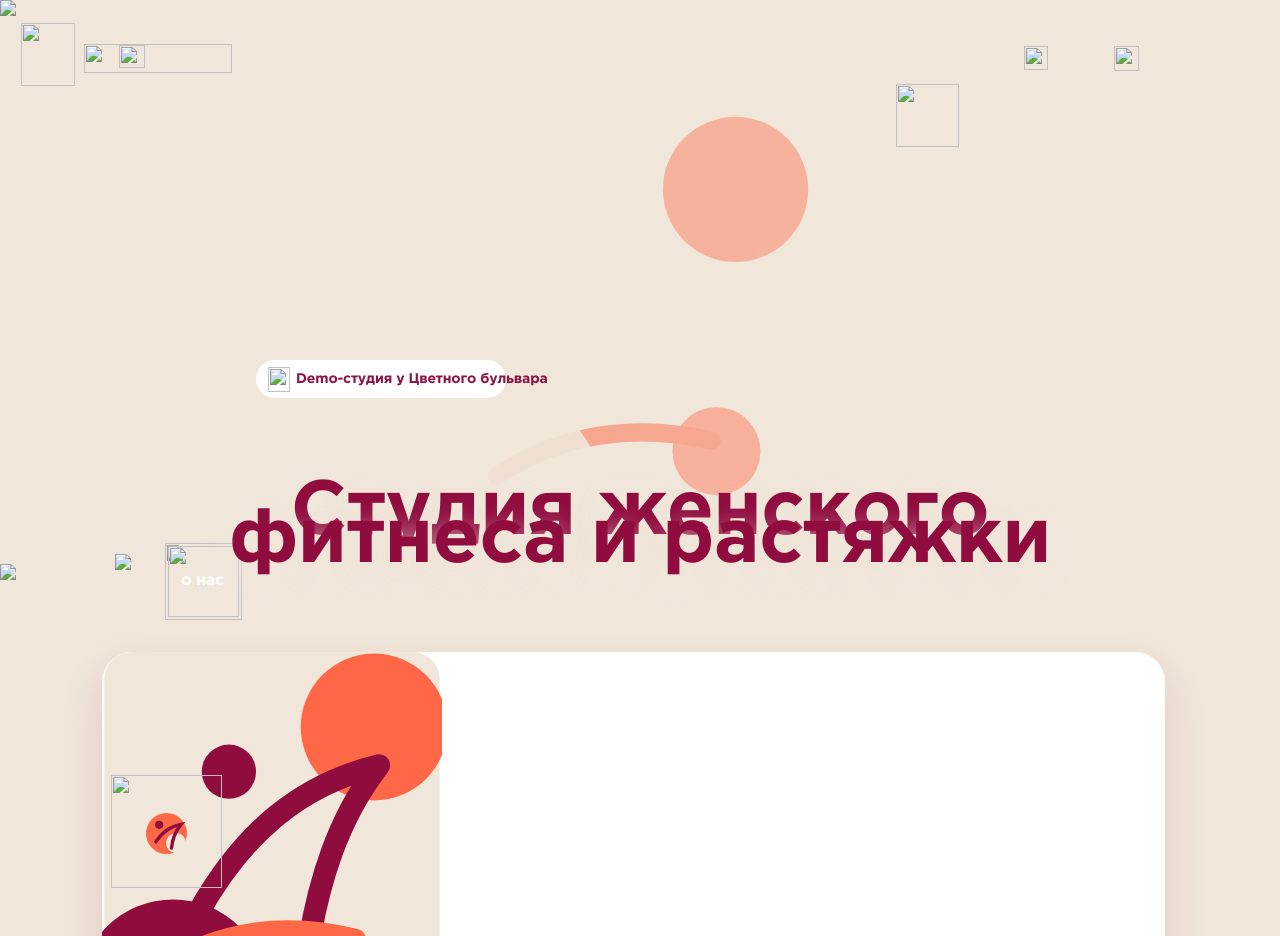
==== commit dc495898: "demo: modernize mini app sections" ====
--- a/tg-mini-app/index.html
+++ b/tg-mini-app/index.html
@@ -8,9 +8,9 @@
     <link rel="icon" href="favicon.svg" type="image/svg+xml" />
     <link rel="stylesheet" href="globals.css" />
     <link rel="stylesheet" href="styleguide.css" />
-    <link rel="stylesheet" href="style.css?v=20260711" />
+    <link rel="stylesheet" href="style.css?v=20260711-modern" />
     <script src="https://telegram.org/js/telegram-web-app.js"></script>
-    <script src="app.js?v=20260711" defer></script>
+    <script src="app.js?v=20260711-modern" defer></script>
   </head>
   <body>
     <div class="app">
@@ -165,33 +165,33 @@
                   <img class="gallery-next" src="https://res.cloudinary.com/dj05yedo3/image/upload/v1749661528/dd9lremyfhqg72or5kfw.svg" loading="lazy" />
                 </div>
                 <div class="group-8">
-                  <div class="text-wrapper-17">Адреса студий в Москве</div>
+                  <div class="text-wrapper-17">Demo-адрес студии</div>
                   <div class="overlap-5">
                     <img class="vector-9" src="https://res.cloudinary.com/dj05yedo3/image/upload/v1749661536/wvow3mvoufemfomk6qcf.svg" loading="lazy" />
-                    <div class="text-wrapper-18">Студия на Вернадского</div>
+                    <div class="text-wrapper-18">Студия у Цветного бульвара</div>
                   </div>
                   <div class="overlap-6">
                     <img class="vector-9" src="https://res.cloudinary.com/dj05yedo3/image/upload/v1749661536/wvow3mvoufemfomk6qcf.svg" loading="lazy" />
-                    <div class="text-wrapper-19">Студия в Коммунарке</div>
+                    <div class="text-wrapper-19">Метро в 5 минутах</div>
                   </div>
                   <p class="element-2">
-                    <a href="geo:55.686320,37.524659" target="_blank" rel="noopener noreferrer"
-                      ><span class="text-wrapper-20">Москва, Вернадского 15<br /></span
+                    <a href="geo:55.771200,37.620800" target="_blank" rel="noopener noreferrer"
+                      ><span class="text-wrapper-20">Москва, Цветной бульвар, 15<br /></span
                     ></a>                    
                   </p>
                   <p class="element-3">
-                    <a href="geo:55.701320,37.564659" target="_blank" rel="noopener noreferrer"
-                      ><span class="text-wrapper-20">Москва, Скандинавский бульвар 2 корпус 6<br /></span
+                    <a href="geo:55.771200,37.620800" target="_blank" rel="noopener noreferrer"
+                      ><span class="text-wrapper-20">Ориентир: Садовое кольцо<br /></span
                     ></a>
                   </p>
                   <div class="overlap-7">
                     <img class="vector-9" src="https://res.cloudinary.com/dj05yedo3/image/upload/v1749661536/wvow3mvoufemfomk6qcf.svg" loading="lazy" />
-                    <div class="text-wrapper-22">Студия на Вершинина</div>
+                    <div class="text-wrapper-22">Demo-локация</div>
                   </div>
                   <img class="vector-10" src="https://res.cloudinary.com/dj05yedo3/image/upload/v1749661537/tsz0d3qyu13cjsbohtra.svg" loading="lazy" />
                   <p class="element-4">
-                    <a href="geo:55.761320,37.604659" target="_blank" rel="noopener noreferrer"
-                      ><span class="text-wrapper-20">Москва, ул. Маршала Вершинина 10<br /></span
+                    <a href="geo:55.771200,37.620800" target="_blank" rel="noopener noreferrer"
+                      ><span class="text-wrapper-20">Вход со стороны бульвара<br /></span
                     ></a>
 
                   </p>
@@ -218,7 +218,7 @@
                 <div class="group-10">
                   <div class="overlap-10">
                     <img class="vector-12" src="https://res.cloudinary.com/dj05yedo3/image/upload/v1749661536/wvow3mvoufemfomk6qcf.svg" loading="lazy" />
-                    <div class="text-wrapper-25">Студия на Вернадского, 15</div>
+                    <div class="text-wrapper-25">Demo-студия у Цветного бульвара</div>
                   </div>
                 </div>
                 <img class="vector-13" src="https://res.cloudinary.com/dj05yedo3/image/upload/v1749661536/toyf0oizj701140ivxfs.svg" loading="lazy" />
@@ -659,16 +659,23 @@
         <div class="modal-how-to-find__backdrop"></div>
         <div class="modal-how-to-find__content">
             <button class="modal-how-to-find__close">&times;</button>
-            <div class="how-to-find-slider">
-                <div class="how-to-find-slide">
-                    <img class="how-to-find-image" src="assets/demo-gallery-2.svg" alt="Как нас найти" loading="lazy">
-                </div>
-                <div class="how-to-find-slide">
-                    <img class="how-to-find-image" src="assets/demo-map.svg" alt="Как нас найти" loading="lazy">
-                </div>
-            </div>
-            <button class="how-to-find-prev">&#8592;</button>
-            <button class="how-to-find-next">&#8594;</button>
+            <div class="how-to-find-modern">
+                <div class="how-to-find-map-card">
+                    <iframe
+                        class="how-to-find-map"
+                        title="Demo-локация на карте"
+                        src="about:blank"
+                        data-src="https://www.openstreetmap.org/export/embed.html?bbox=37.6118%2C55.7671%2C37.6298%2C55.7753&amp;layer=mapnik&amp;marker=55.7712%2C37.6208"
+                        loading="lazy"
+                        referrerpolicy="no-referrer-when-downgrade"></iframe>
+                </div>
+                <div class="how-to-find-card">
+                    <span class="how-to-find-kicker">Demo-локация</span>
+                    <h2>Студия у Цветного бульвара</h2>
+                    <p>Москва, Цветной бульвар, 15. 5 минут пешком от метро, вход со стороны бульвара.</p>
+                    <a class="how-to-find-route" href="https://www.openstreetmap.org/?mlat=55.7712&amp;mlon=37.6208#map=17/55.7712/37.6208" target="_blank" rel="noopener noreferrer">Открыть маршрут</a>
+                </div>
+            </div>
         </div>
     </div>
 
--- a/tg-mini-app/style.css
+++ b/tg-mini-app/style.css
@@ -4128,3 +4128,865 @@
   padding: 0;
   font-size: 12px;
 }
+
+/* Modern demo sections */
+.app .text-wrapper-44 {
+  width: min(88%, 680px);
+  left: 6%;
+  color: #900c3f;
+  font-size: clamp(36px, 9vw, 54px);
+  line-height: 1.05;
+  letter-spacing: 0;
+}
+
+.app .text-wrapper-45 {
+  width: min(76%, 520px);
+  left: 12%;
+  color: #8d1342;
+  font-family: 'Gotham Pro', Helvetica, Arial, sans-serif;
+  font-size: clamp(22px, 6vw, 34px);
+  font-weight: 500;
+  line-height: 1.18;
+  letter-spacing: 0;
+}
+
+.app .training-items-container {
+  height: 455px;
+  padding: 18px 18px 48px;
+  gap: 18px;
+  box-sizing: border-box;
+}
+
+.app .training-items-container .overlap-group-wrapper {
+  width: min(82vw, 330px);
+  height: 392px;
+  margin: 0;
+  border-radius: 28px;
+  background: #fffaf7;
+  box-shadow: 0 18px 42px rgba(90, 31, 53, 0.16);
+  overflow: hidden;
+}
+
+.app .training-items-container .overlap-group-wrapper.active {
+  transform: translateY(-8px) scale(1.01);
+  box-shadow: 0 22px 48px rgba(90, 31, 53, 0.2);
+}
+
+.app .training-items-container .overlap-4 {
+  height: 100%;
+  padding: 26px 24px 24px;
+  display: flex;
+  flex-direction: column;
+  background: linear-gradient(155deg, #ffffff 0%, #fff8f2 58%, #f3e4d7 100%);
+  box-sizing: border-box;
+}
+
+.app .training-items-container .overlap-4::before {
+  content: '';
+  width: 76px;
+  height: 76px;
+  border-radius: 24px;
+  background: #900c3f;
+  box-shadow: 0 12px 28px rgba(144, 12, 63, 0.2);
+  flex: 0 0 auto;
+}
+
+.app .training-items-container .overlap-4::after {
+  content: '';
+  position: absolute;
+  right: -34px;
+  top: -28px;
+  width: 190px;
+  height: 190px;
+  border-radius: 42px;
+  background:
+    radial-gradient(circle at 70% 24%, #ff6847 0 31%, transparent 32%),
+    linear-gradient(135deg, rgba(144, 12, 63, 0.1), rgba(255, 104, 71, 0.14));
+  transform: rotate(8deg);
+  pointer-events: none;
+}
+
+.app .training-items-container .group-3,
+.app .training-items-container .rectangle-2,
+.app .training-items-container .frame-3,
+.app .training-items-container .vector-5 {
+  display: none;
+}
+
+.app .training-items-container .text-wrapper-7 {
+  position: relative;
+  top: auto;
+  left: auto;
+  z-index: 2;
+  width: 100%;
+  margin-top: 28px;
+  color: #900c3f;
+  font-size: 25px;
+  font-weight: 900;
+  line-height: 1.12;
+  letter-spacing: 0;
+}
+
+.app .training-items-container .text-wrapper-8 {
+  position: relative;
+  top: auto;
+  left: auto;
+  z-index: 2;
+  width: 100%;
+  max-width: none;
+  margin-top: 12px;
+  color: #675d61;
+  font-size: 16px;
+  line-height: 1.45;
+  letter-spacing: 0;
+}
+
+.app .training-items-container .group-5 {
+  position: relative;
+  top: auto;
+  left: auto;
+  z-index: 2;
+  width: 100%;
+  height: 48px;
+  margin-top: auto;
+}
+
+.app .training-items-container .overlap-group-2 {
+  position: relative;
+  width: 100%;
+  height: 48px;
+  border-radius: 18px;
+  background: #900c3f;
+  box-shadow: 0 12px 24px rgba(144, 12, 63, 0.18);
+}
+
+.app .training-items-container .text-wrapper-2 {
+  position: static;
+  display: flex;
+  height: 100%;
+  align-items: center;
+  justify-content: center;
+  color: #ffffff;
+  font-size: 15px;
+  font-weight: 700;
+  letter-spacing: 0;
+}
+
+.app .training-items-container .more-info-btn {
+  position: relative;
+  top: auto;
+  left: auto;
+  z-index: 2;
+  width: 100%;
+  height: 44px;
+  margin: 18px 0 10px;
+  padding: 0;
+  border: 1px solid rgba(144, 12, 63, 0.16);
+  border-radius: 16px;
+  background: rgba(255, 255, 255, 0.72);
+  color: #900c3f;
+  font-family: 'Gotham Pro', Helvetica, Arial, sans-serif;
+  font-size: 15px;
+  font-weight: 700;
+  letter-spacing: 0;
+  box-shadow: none;
+}
+
+.app .training-items-container .more-info-btn:hover,
+.app .training-items-container .more-info-btn:focus {
+  background: #fff;
+  color: #900c3f;
+  transform: translateY(-1px);
+  box-shadow: 0 8px 22px rgba(144, 12, 63, 0.12);
+}
+
+.app .reviews-container {
+  width: min(82vw, 370px);
+  height: 390px;
+  min-width: 0;
+  min-height: 0;
+  max-width: none;
+  max-height: none;
+  padding: 0;
+}
+
+.app .reviews-slider,
+.app .review-slide {
+  width: 100%;
+  height: 100%;
+  min-width: 0;
+  min-height: 0;
+  max-width: none;
+  max-height: none;
+}
+
+.app .reviews-slider {
+  background: transparent;
+  border-radius: 32px;
+}
+
+.app .review-slide,
+.app .review-slide.active {
+  justify-content: flex-start;
+  align-items: stretch;
+  padding: 28px;
+  background: #900c3f;
+  border: 1px solid rgba(255, 255, 255, 0.22);
+  border-radius: 32px;
+  box-shadow: 0 26px 58px rgba(71, 20, 40, 0.22);
+  box-sizing: border-box;
+}
+
+.review-card-head {
+  display: flex;
+  align-items: center;
+  gap: 16px;
+  text-align: left;
+}
+
+.review-card-head .avatar-center {
+  width: 68px;
+  height: 68px;
+  border: 3px solid rgba(255, 255, 255, 0.7);
+  background: #fff8f2;
+}
+
+.review-card-subtitle {
+  margin-top: 4px;
+  color: rgba(255, 255, 255, 0.72);
+  font-family: 'Gotham Pro', Helvetica, Arial, sans-serif;
+  font-size: 13px;
+  line-height: 1.25;
+}
+
+.app .review-slide .text-wrapper-13 {
+  position: static;
+  width: auto;
+  margin: 26px 0 0;
+  color: #ffffff;
+  font-family: 'Gotham Pro', Helvetica, Arial, sans-serif;
+  font-size: 18px;
+  font-weight: 500;
+  line-height: 1.45;
+  letter-spacing: 0;
+  text-align: left;
+}
+
+.review-rating-row {
+  display: flex;
+  align-items: center;
+  justify-content: space-between;
+  gap: 14px;
+  margin-top: auto;
+}
+
+.review-rating-row .element {
+  position: static;
+  margin: 0;
+  color: #ffffff;
+}
+
+.review-rating-row .span {
+  color: #ffffff;
+  font-size: 28px;
+}
+
+.review-rating-row .text-wrapper-14 {
+  color: rgba(255, 255, 255, 0.68);
+}
+
+.review-rating-row .frame-7 {
+  position: static;
+  display: flex;
+  gap: 2px;
+}
+
+.review-star {
+  color: #ffffff;
+  font-size: 20px;
+  line-height: 1;
+}
+
+.review-star.empty {
+  opacity: 0.35;
+}
+
+.review-dots,
+.price-dots {
+  display: flex;
+  justify-content: center;
+  gap: 7px;
+  margin-top: 18px;
+}
+
+.review-dot,
+.price-dot {
+  width: 7px;
+  height: 7px;
+  border-radius: 999px;
+  background: rgba(255, 255, 255, 0.34);
+  transition: width 0.28s ease, background 0.28s ease;
+}
+
+.review-dot.active,
+.price-dot.active {
+  width: 22px;
+  background: #ffffff;
+}
+
+.app .review-prev,
+.app .review-next,
+.gallery-prev,
+.gallery-next {
+  width: 42px;
+  height: 42px;
+  border-radius: 50%;
+  background: #ffffff;
+  box-shadow: 0 12px 26px rgba(71, 20, 40, 0.18);
+  padding: 10px;
+}
+
+.app .review-prev {
+  left: 8px;
+}
+
+.app .review-next {
+  right: 8px;
+}
+
+.gallery-container {
+  width: min(82vw, 370px);
+  height: 430px;
+  min-width: 0;
+  min-height: 0;
+  max-width: none;
+  max-height: none;
+}
+
+.gallery-slider {
+  width: 100%;
+  height: 100%;
+  min-width: 0;
+  min-height: 0;
+  max-width: none;
+  max-height: none;
+  border-radius: 32px;
+  box-shadow: 0 24px 54px rgba(71, 20, 40, 0.16);
+}
+
+.gallery-slide {
+  background: #fff;
+  border-radius: 32px;
+  overflow: hidden;
+}
+
+.gallery-slide img {
+  height: 72%;
+  border-radius: 0;
+  object-fit: cover;
+}
+
+.gallery-caption {
+  position: absolute;
+  left: 0;
+  right: 0;
+  bottom: 0;
+  padding: 18px 20px 22px;
+  background: #ffffff;
+  color: #900c3f;
+  font-family: 'Gotham Pro', Helvetica, Arial, sans-serif;
+  text-align: left;
+}
+
+.gallery-caption span {
+  display: inline-flex;
+  margin-bottom: 8px;
+  padding: 5px 10px;
+  border-radius: 999px;
+  background: #f0e6da;
+  color: #8d1342;
+  font-size: 12px;
+  font-weight: 700;
+}
+
+.gallery-caption h3 {
+  margin: 0 0 6px;
+  font-size: 21px;
+  line-height: 1.1;
+}
+
+.gallery-caption p {
+  margin: 0;
+  color: #675d61;
+  font-size: 14px;
+  line-height: 1.35;
+}
+
+.gallery-prev {
+  left: 8px;
+}
+
+.gallery-next {
+  right: 8px;
+}
+
+.modal-coaches__backdrop,
+.modal-prices__backdrop,
+.modal-training-info__backdrop,
+.modal-how-to-find__backdrop {
+  background: rgba(27, 16, 22, 0.55);
+  backdrop-filter: blur(16px);
+}
+
+.modal-coaches__content,
+.modal-prices__content,
+.modal-training-info__content,
+.modal-how-to-find__content {
+  border: 1px solid rgba(255, 255, 255, 0.62);
+  background: #fffaf7;
+  box-shadow: 0 26px 70px rgba(36, 18, 28, 0.28);
+  font-family: 'Gotham Pro', Helvetica, Arial, sans-serif;
+}
+
+.modal-coaches__content {
+  width: min(92vw, 760px);
+  max-height: 86vh;
+  padding: 22px;
+  border-radius: 32px;
+}
+
+.coach-info {
+  gap: 22px;
+  align-items: stretch;
+}
+
+.coach-photo-container {
+  flex: 0 0 42%;
+  height: auto;
+  min-height: 390px;
+  border-radius: 26px;
+  background: linear-gradient(155deg, #f0e6da, #ffffff);
+}
+
+.coach-photo {
+  object-fit: contain;
+  padding: 18px;
+  box-sizing: border-box;
+}
+
+.coach-details {
+  padding: 10px 4px;
+  gap: 12px;
+}
+
+.coach-kicker,
+.how-to-find-kicker,
+.training-info-kicker,
+.price-badge {
+  display: inline-flex;
+  width: fit-content;
+  padding: 7px 11px;
+  border-radius: 999px;
+  background: #f0e6da;
+  color: #900c3f;
+  font-family: 'Gotham Pro', Helvetica, Arial, sans-serif;
+  font-size: 12px;
+  font-weight: 800;
+  letter-spacing: 0;
+}
+
+.coach-name {
+  color: #900c3f;
+  font-size: 34px;
+  font-weight: 900;
+  line-height: 1.05;
+}
+
+.coach-role {
+  color: #5f4b54;
+  font-size: 18px;
+  font-weight: 700;
+  line-height: 1.25;
+}
+
+.coach-stats,
+.coach-tags {
+  display: flex;
+  flex-wrap: wrap;
+  gap: 8px;
+}
+
+.coach-stats span,
+.coach-tags span {
+  padding: 8px 10px;
+  border-radius: 12px;
+  background: #ffffff;
+  color: #6d5962;
+  font-size: 13px;
+  font-weight: 700;
+}
+
+.coach-desc {
+  color: #4d4247;
+  font-size: 16px;
+  line-height: 1.55;
+}
+
+.coach-signup {
+  margin-top: auto;
+}
+
+.coaches-nav,
+.prices-nav {
+  margin-top: 14px;
+}
+
+.coaches-prev,
+.coaches-next,
+.prices-prev,
+.prices-next {
+  background: #900c3f;
+  color: #ffffff;
+  box-shadow: 0 10px 22px rgba(144, 12, 63, 0.18);
+}
+
+.coach-counter {
+  padding: 8px 12px;
+  border-radius: 999px;
+  background: #ffffff;
+  color: #900c3f;
+  font-weight: 800;
+}
+
+.modal-prices__content {
+  width: min(92vw, 430px);
+  max-height: 86vh;
+  padding: 24px;
+  border-radius: 32px;
+}
+
+.prices-slider {
+  min-height: 0;
+}
+
+.price-block {
+  width: 100%;
+  max-width: none;
+  padding: 4px 0 0;
+  text-align: left;
+}
+
+.price-card-top {
+  display: flex;
+  align-items: center;
+  justify-content: space-between;
+  gap: 12px;
+}
+
+.price-count {
+  color: #8d1342;
+  font-size: 13px;
+  font-weight: 800;
+}
+
+.price-title {
+  margin-top: 18px;
+  color: #900c3f;
+  font-size: 30px;
+  font-weight: 900;
+  line-height: 1.08;
+}
+
+.price-description {
+  color: #6b5961;
+  font-size: 16px;
+  font-weight: 700;
+}
+
+.price-cost-wrap {
+  margin: 18px 0;
+  padding: 18px;
+  border-radius: 22px;
+  background: #900c3f;
+  color: #ffffff;
+}
+
+.price-cost-value {
+  margin: 0;
+  color: #ffffff;
+  font-size: 42px;
+  font-weight: 900;
+  line-height: 1;
+}
+
+.price-cost-note {
+  margin-top: 6px;
+  color: rgba(255, 255, 255, 0.72);
+  font-size: 13px;
+  font-weight: 700;
+}
+
+.price-features {
+  display: grid;
+  gap: 10px;
+  margin: 18px 0 22px;
+}
+
+.price-feature {
+  margin: 0;
+  padding: 12px;
+  border-radius: 16px;
+  background: #ffffff;
+  color: #51464b;
+  font-size: 15px;
+  font-weight: 700;
+}
+
+.price-check {
+  display: inline-flex;
+  width: 22px;
+  height: 22px;
+  align-items: center;
+  justify-content: center;
+  border-radius: 50%;
+  background: #ecf7ee;
+  color: #1f8a3b;
+  font-size: 13px;
+  font-weight: 900;
+}
+
+.price-dots .price-dot {
+  background: rgba(144, 12, 63, 0.22);
+}
+
+.price-dots .price-dot.active {
+  background: #900c3f;
+}
+
+.signup-button {
+  height: 50px;
+  border-radius: 18px;
+  font-size: 16px;
+  font-weight: 800;
+}
+
+.modal-training-info__content {
+  max-width: 680px;
+  max-height: 88vh;
+  border-radius: 32px;
+  padding: 28px;
+}
+
+.modal-training-info__body {
+  margin-top: 0;
+}
+
+.training-info-modern {
+  display: grid;
+  gap: 18px;
+}
+
+.training-info-hero {
+  padding: 24px;
+  border-radius: 26px;
+  background: linear-gradient(155deg, #ffffff 0%, #fff8f2 60%, #f0e6da 100%);
+}
+
+.modal-training-info__body h2 {
+  margin: 14px 0 10px;
+  color: #900c3f;
+  font-size: 36px;
+  line-height: 1.05;
+  text-align: left;
+}
+
+.modal-training-info__body h3 {
+  margin: 24px 0 10px;
+  font-size: 18px;
+}
+
+.modal-training-info__body p,
+.modal-training-info__body li {
+  color: #4e4247;
+  font-size: 16px;
+  line-height: 1.58;
+}
+
+.training-info-cta {
+  display: grid;
+  gap: 12px;
+  padding: 18px;
+  border-radius: 22px;
+  background: #900c3f;
+  color: #ffffff;
+}
+
+.training-info-cta span {
+  font-size: 17px;
+  font-weight: 800;
+  line-height: 1.25;
+}
+
+.training-info-cta .signup-button {
+  background: #ffffff;
+  color: #900c3f;
+}
+
+.modal-how-to-find__content {
+  width: min(92vw, 820px);
+  max-height: 88vh;
+  padding: 24px;
+  border-radius: 32px;
+}
+
+.how-to-find-modern {
+  display: grid;
+  grid-template-columns: minmax(0, 1.25fr) minmax(260px, 0.75fr);
+  gap: 18px;
+  width: 100%;
+}
+
+.how-to-find-map-card {
+  min-height: 430px;
+  border-radius: 26px;
+  overflow: hidden;
+  background: #f0e6da;
+}
+
+.how-to-find-map {
+  display: block;
+  width: 100%;
+  height: 100%;
+  min-height: 430px;
+  border: 0;
+}
+
+.how-to-find-card {
+  display: flex;
+  flex-direction: column;
+  justify-content: center;
+  gap: 14px;
+  padding: 24px;
+  border-radius: 26px;
+  background: #ffffff;
+}
+
+.how-to-find-card h2 {
+  margin: 0;
+  color: #900c3f;
+  font-size: 30px;
+  line-height: 1.08;
+}
+
+.how-to-find-card p {
+  margin: 0;
+  color: #5f5358;
+  font-size: 16px;
+  line-height: 1.5;
+}
+
+.how-to-find-route {
+  display: flex;
+  height: 50px;
+  align-items: center;
+  justify-content: center;
+  border-radius: 18px;
+  background: #900c3f;
+  color: #ffffff;
+  font-family: 'Gotham Pro', Helvetica, Arial, sans-serif;
+  font-size: 16px;
+  font-weight: 800;
+  text-decoration: none;
+}
+
+.app .overlap-group-5 {
+  border-radius: 38px;
+  background-image: url(assets/demo-phone.svg);
+  box-shadow: inset 0 0 0 10px #ffffff, 0 24px 54px rgba(71, 20, 40, 0.16);
+}
+
+@media (max-width: 700px) {
+  .modal-coaches__content,
+  .modal-prices__content,
+  .modal-training-info__content,
+  .modal-how-to-find__content {
+    width: 100vw;
+    height: 100vh;
+    max-width: 100vw;
+    max-height: 100vh;
+    border-radius: 0;
+    padding: 18px;
+  }
+
+  .coach-info,
+  .how-to-find-modern {
+    grid-template-columns: 1fr;
+    display: grid;
+  }
+
+  .coach-photo-container {
+    min-height: 230px;
+    flex: none;
+  }
+
+  .coach-name,
+  .price-title,
+  .modal-training-info__body h2,
+  .how-to-find-card h2 {
+    font-size: 28px;
+  }
+
+  .how-to-find-map-card,
+  .how-to-find-map {
+    min-height: 340px;
+  }
+
+  .review-rating-row {
+    align-items: flex-start;
+    flex-direction: column;
+  }
+}
+
+.app {
+  overflow-x: hidden !important;
+}
+
+.app .overlap-wrapper .overlap-3 {
+  width: 100% !important;
+  max-width: 100% !important;
+}
+
+.app .group-8 {
+  width: calc(100% - 22px);
+  max-width: calc(100% - 22px);
+  overflow: hidden;
+}
+
+.app .overlap-5,
+.app .overlap-6,
+.app .overlap-7 {
+  width: min(330px, 88vw);
+}
+
+.app .text-wrapper-18,
+.app .text-wrapper-19,
+.app .text-wrapper-22 {
+  right: 18px;
+  width: auto;
+  max-width: 238px;
+  white-space: normal;
+  text-align: left;
+  font-size: 18px;
+  line-height: 1.15;
+  letter-spacing: 0;
+}
+
+.app .vector-10 {
+  display: none;
+}
+
+.app .vector {
+  left: auto !important;
+  right: 0 !important;
+  max-width: 96px !important;
+}
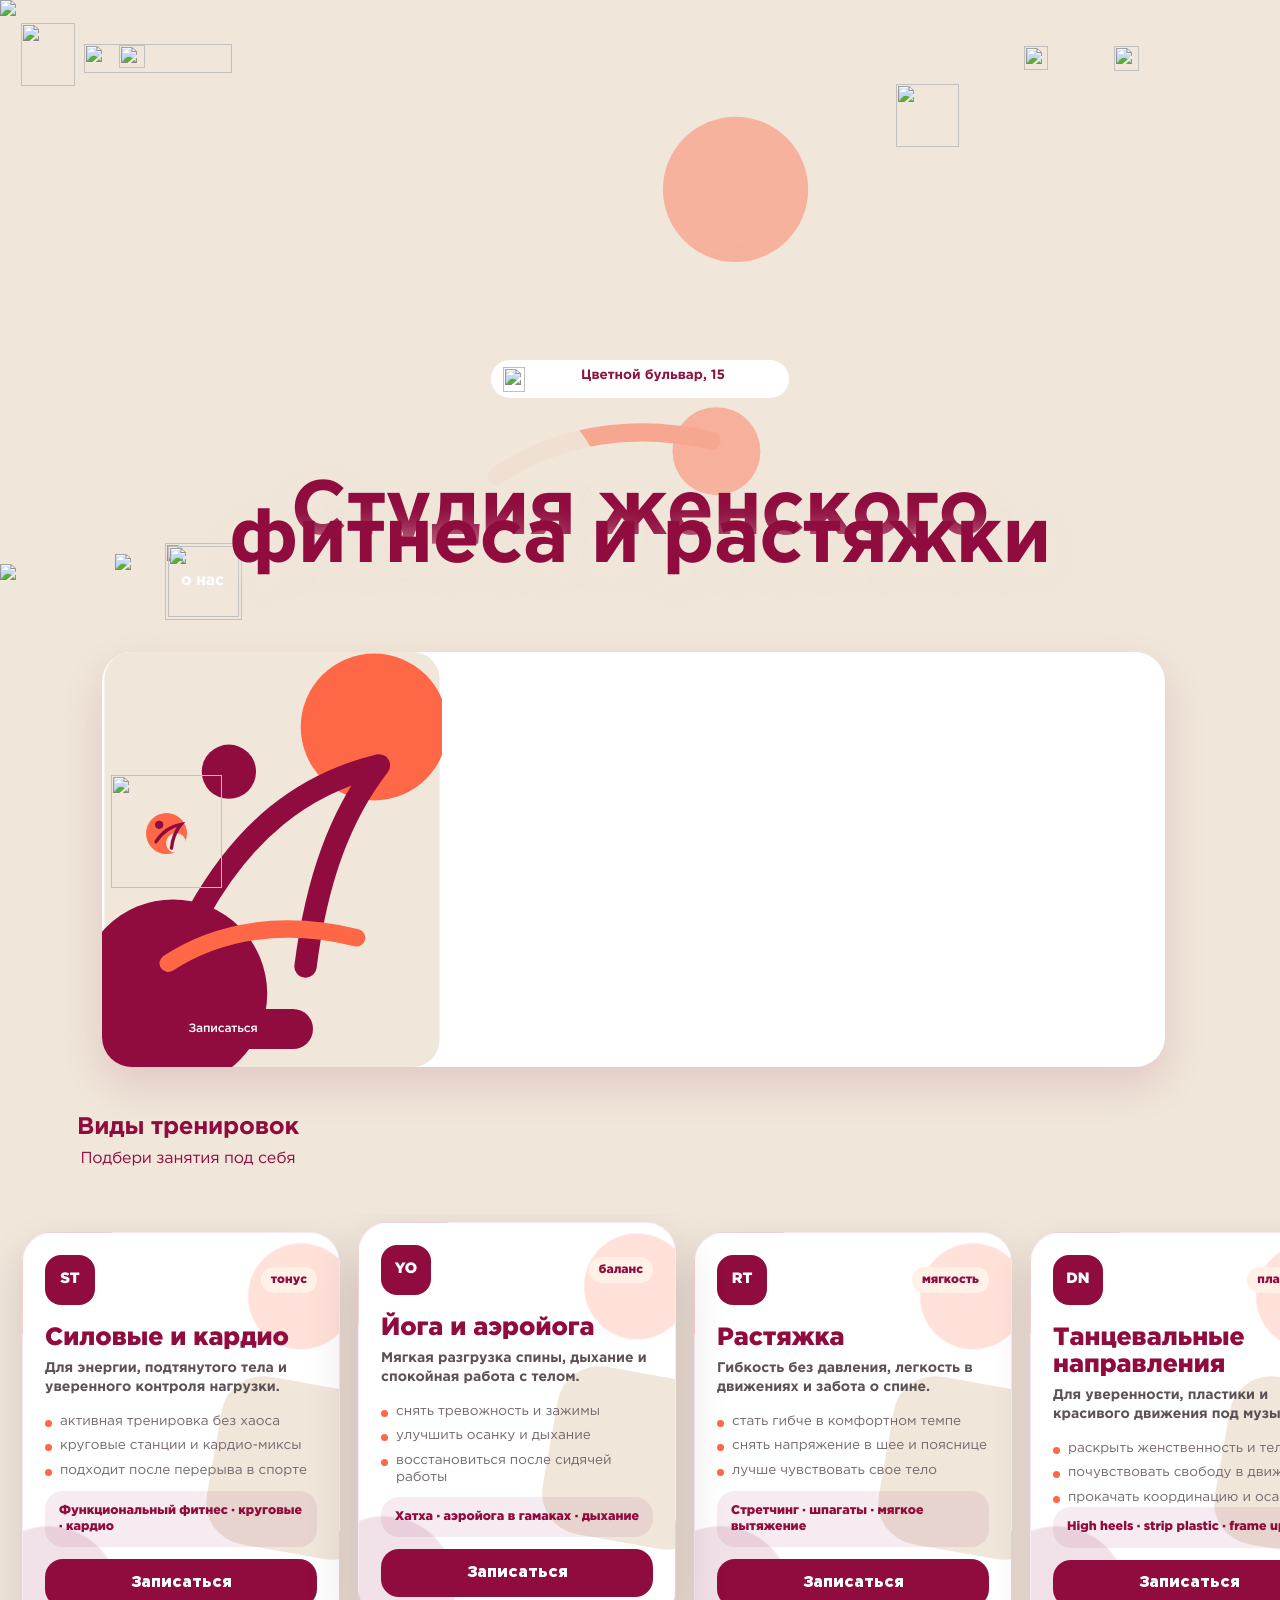
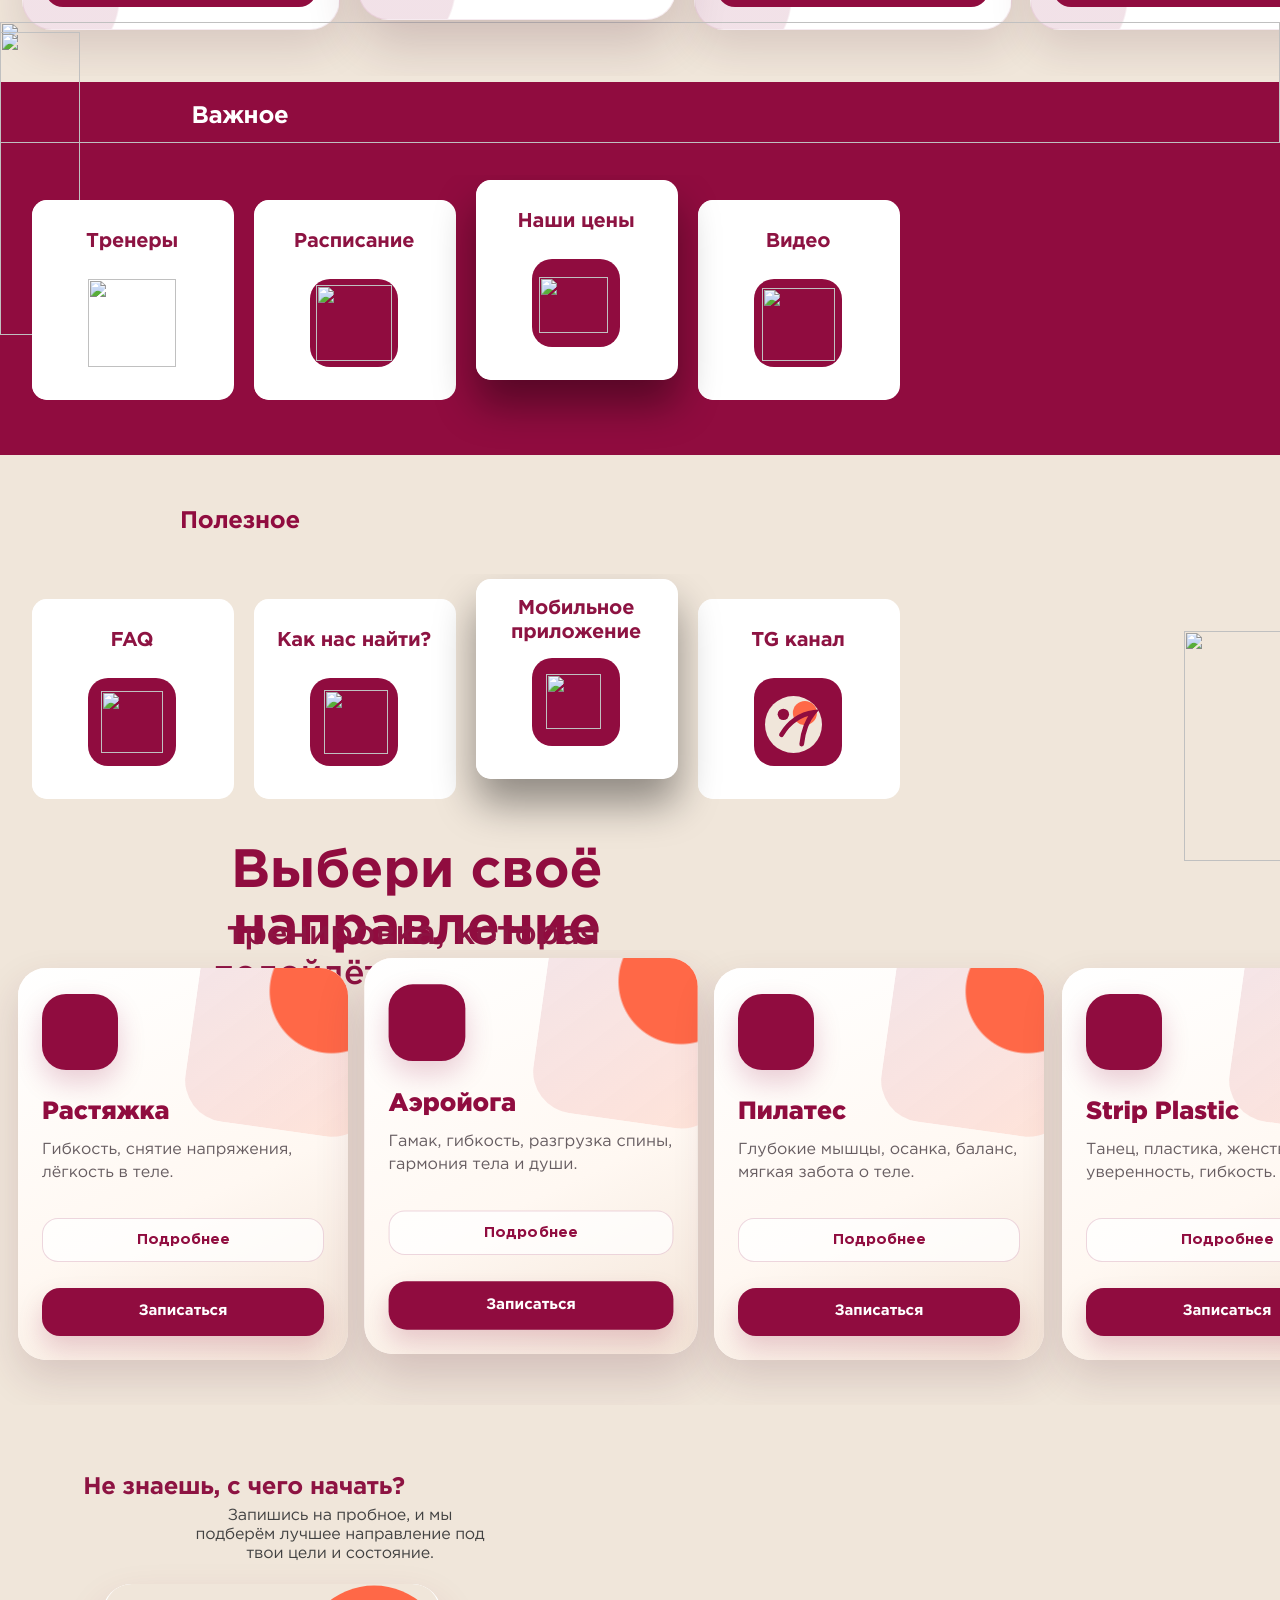
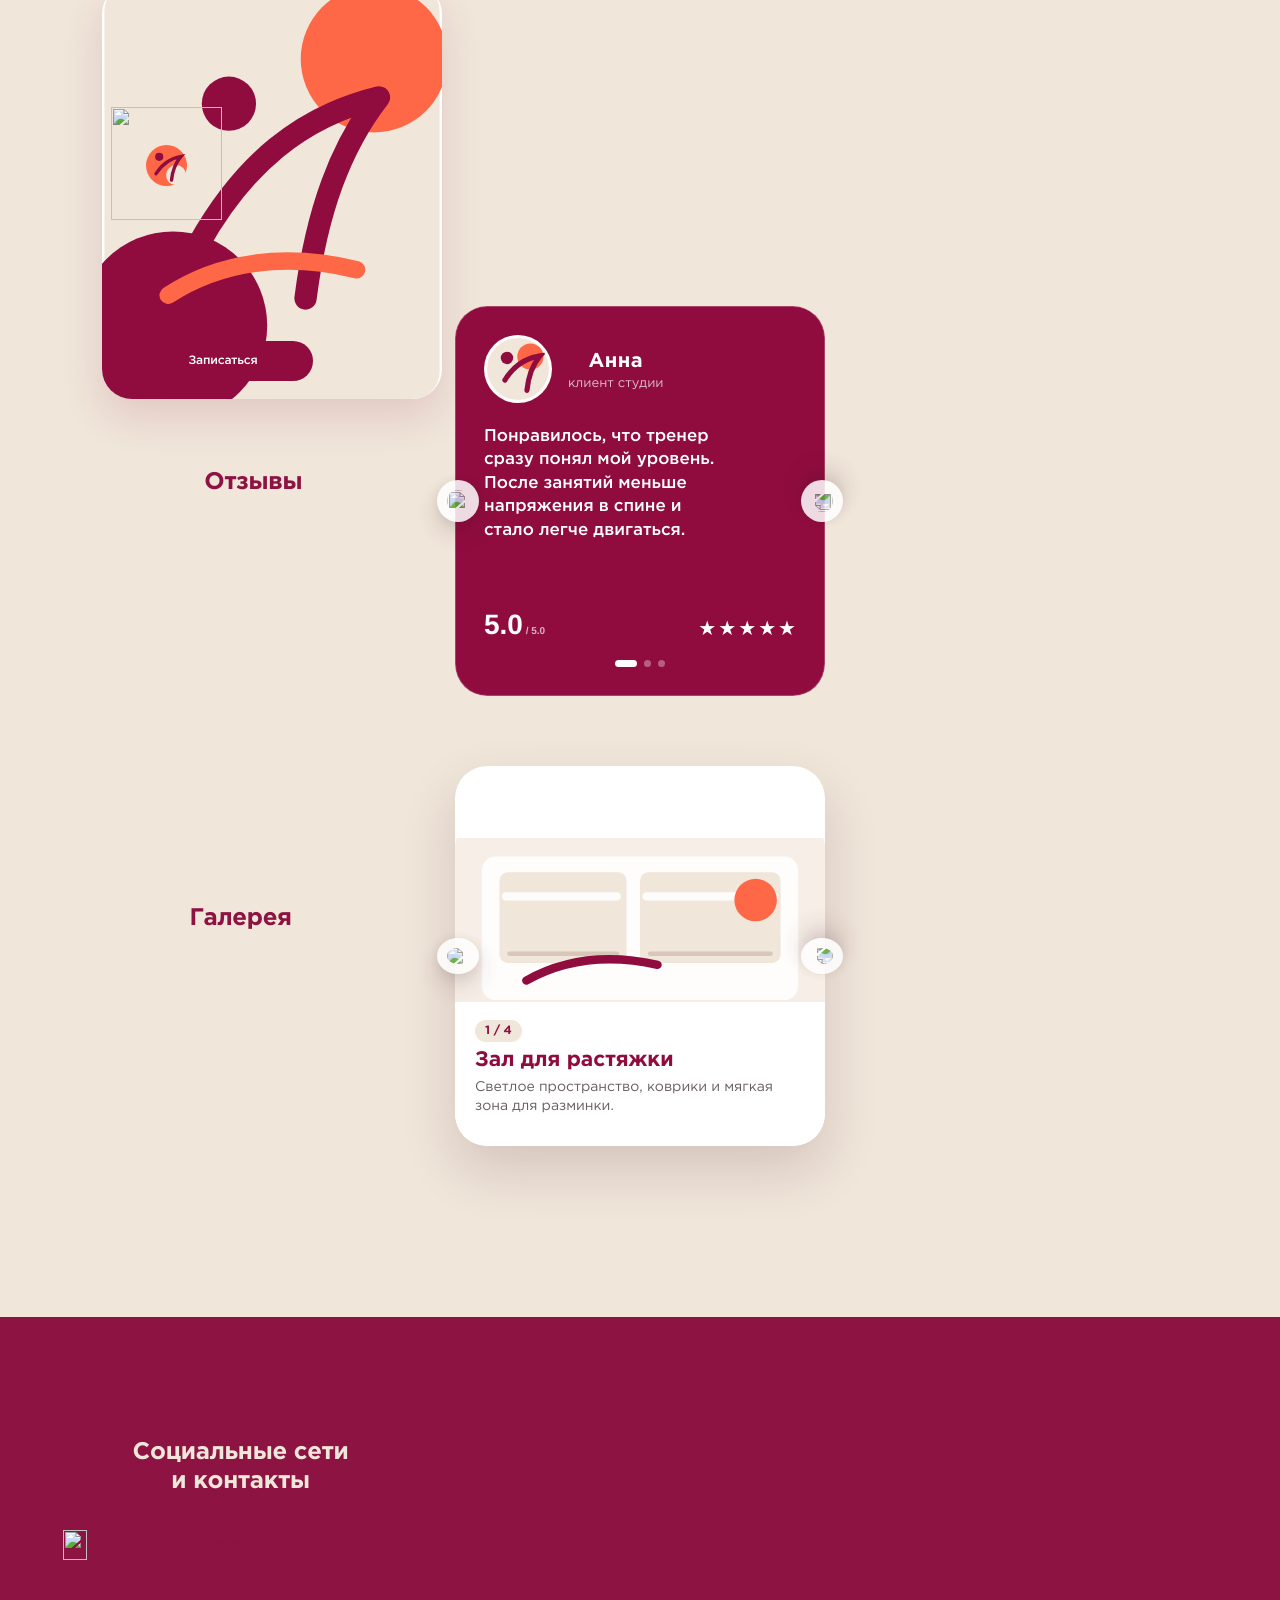
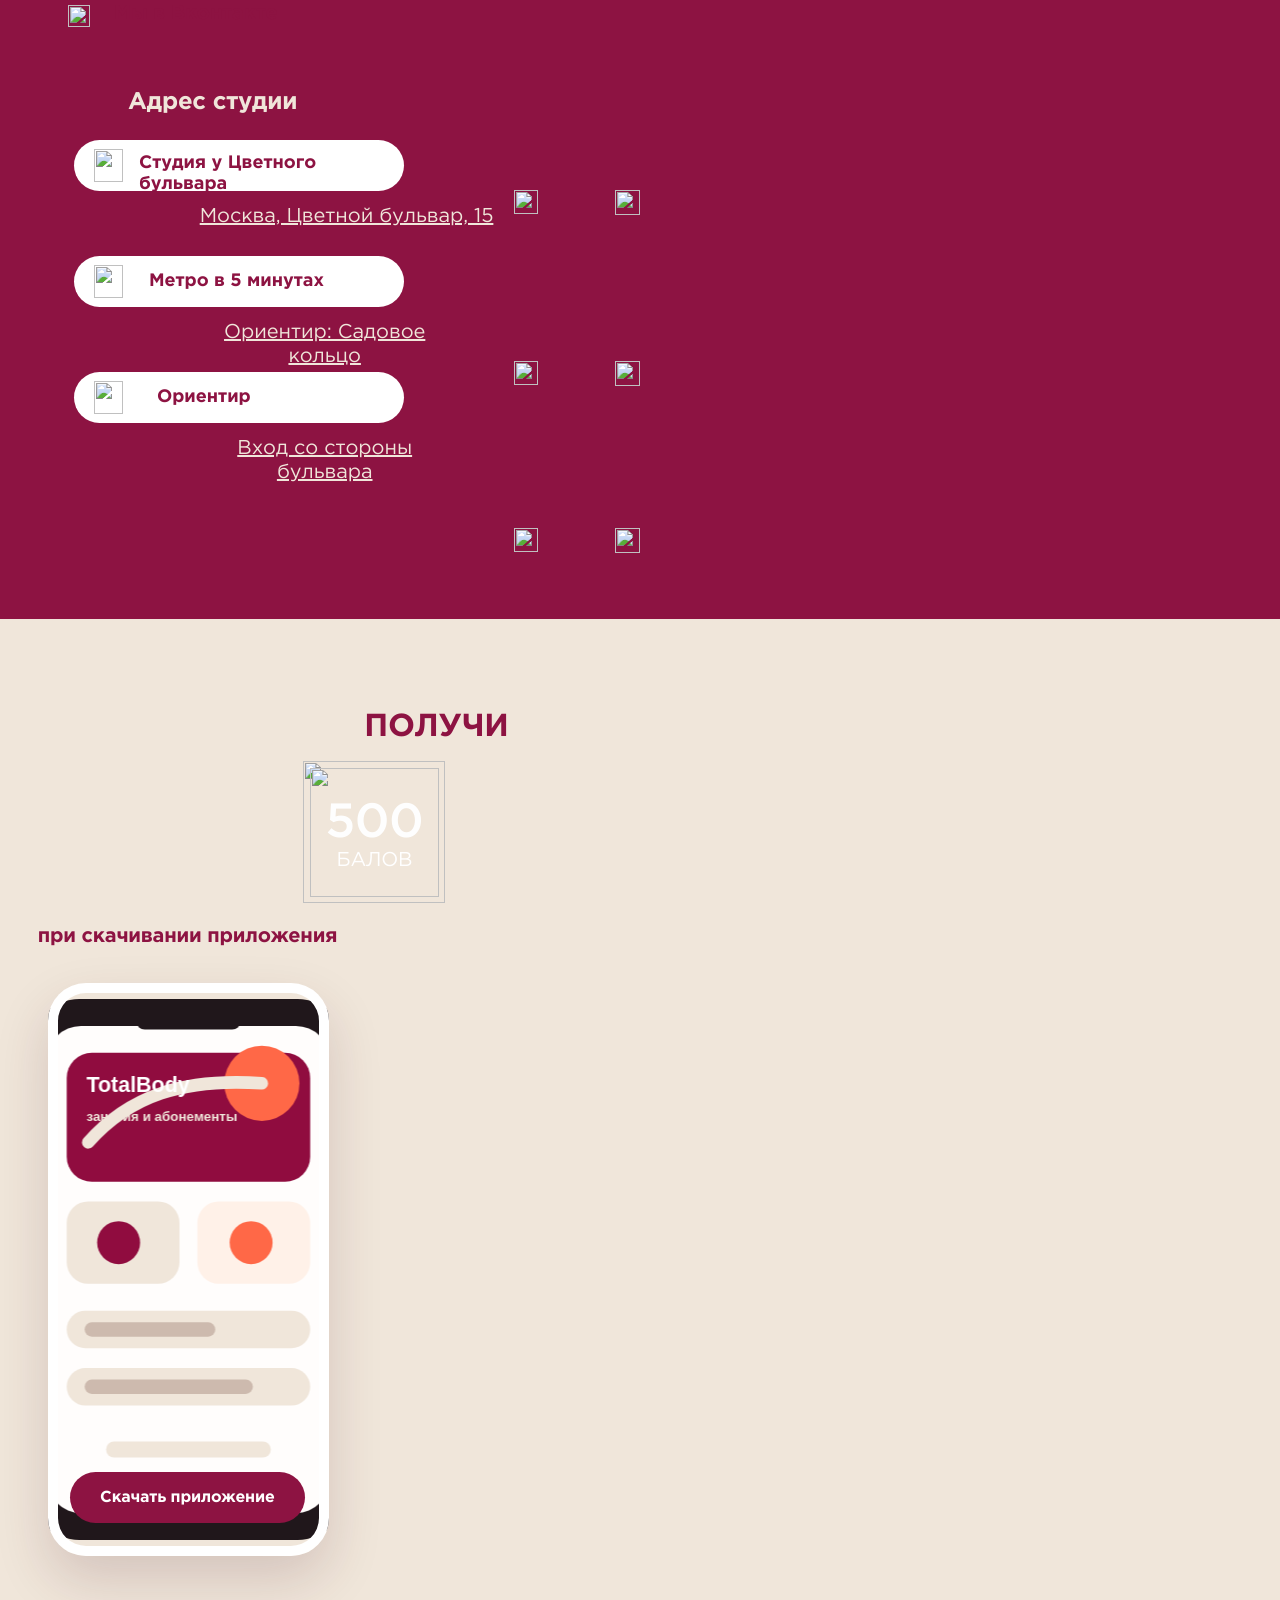
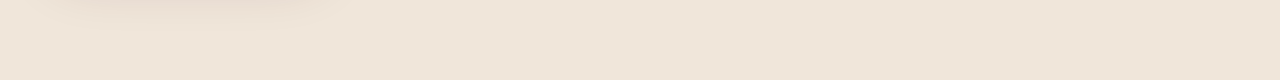
==== commit 80ccb093: "demo: fix mini app mobile layout" ====
--- a/tg-mini-app/index.html
+++ b/tg-mini-app/index.html
@@ -8,9 +8,9 @@
     <link rel="icon" href="favicon.svg" type="image/svg+xml" />
     <link rel="stylesheet" href="globals.css" />
     <link rel="stylesheet" href="styleguide.css" />
-    <link rel="stylesheet" href="style.css?v=20260711-modern" />
+    <link rel="stylesheet" href="style.css?v=20260711-layoutfix" />
     <script src="https://telegram.org/js/telegram-web-app.js"></script>
-    <script src="app.js?v=20260711-modern" defer></script>
+    <script src="app.js?v=20260711-layoutfix" defer></script>
   </head>
   <body>
     <div class="app">
@@ -165,7 +165,7 @@
                   <img class="gallery-next" src="https://res.cloudinary.com/dj05yedo3/image/upload/v1749661528/dd9lremyfhqg72or5kfw.svg" loading="lazy" />
                 </div>
                 <div class="group-8">
-                  <div class="text-wrapper-17">Demo-адрес студии</div>
+                  <div class="text-wrapper-17">Адрес студии</div>
                   <div class="overlap-5">
                     <img class="vector-9" src="https://res.cloudinary.com/dj05yedo3/image/upload/v1749661536/wvow3mvoufemfomk6qcf.svg" loading="lazy" />
                     <div class="text-wrapper-18">Студия у Цветного бульвара</div>
@@ -186,7 +186,7 @@
                   </p>
                   <div class="overlap-7">
                     <img class="vector-9" src="https://res.cloudinary.com/dj05yedo3/image/upload/v1749661536/wvow3mvoufemfomk6qcf.svg" loading="lazy" />
-                    <div class="text-wrapper-22">Demo-локация</div>
+                    <div class="text-wrapper-22">Ориентир</div>
                   </div>
                   <img class="vector-10" src="https://res.cloudinary.com/dj05yedo3/image/upload/v1749661537/tsz0d3qyu13cjsbohtra.svg" loading="lazy" />
                   <p class="element-4">
@@ -218,7 +218,7 @@
                 <div class="group-10">
                   <div class="overlap-10">
                     <img class="vector-12" src="https://res.cloudinary.com/dj05yedo3/image/upload/v1749661536/wvow3mvoufemfomk6qcf.svg" loading="lazy" />
-                    <div class="text-wrapper-25">Demo-студия у Цветного бульвара</div>
+                    <div class="text-wrapper-25">Цветной бульвар, 15</div>
                   </div>
                 </div>
                 <img class="vector-13" src="https://res.cloudinary.com/dj05yedo3/image/upload/v1749661536/toyf0oizj701140ivxfs.svg" loading="lazy" />
@@ -250,96 +250,66 @@
               </div>
             </div>
             <div class="group-17">
-              <div class="frame-9">
-                <div class="overlap-12">
-                  <div class="overlap-13">
-                    <img class="group-18" src="assets/demo-card.svg" loading="lazy" />
-                    <div class="text-wrapper-34">Силовые<br />и кардио-тренировки</div>
-                    <p class="div-2">
-                      <span class="text-wrapper-35">Подойдут тебе, если ты хочешь:<br /></span>
-                      <span class="text-wrapper-36"
-                        ><br />— подтянуть тело<br />— сбросить напряжение через активность<br />— почувствовать энергию
-                        и контроль над своим телом</span
-                      >
-                    </p>
-                    <p class="text-wrapper-37">🔥 Форматы: функциональный фитнес, женские круговые, кардио-миксы</p>
-                  </div>
-                  <div class="group-19">
-                    <div class="overlap-group-2"><div class="text-wrapper-2">Записаться</div></div>
-                  </div>
-                  <div class="ic-round-sports">
-                    <div class="icon-park-outline"><img class="group-20" src="assets/demo-card.svg" loading="lazy" /></div>
-                  </div>
-                </div>
-              </div>
-              <div class="overlap-14">
-                <div class="frame-10">
-                  <div class="overlap-15">
-                    <div class="overlap-16">
-                      <img class="group-21" src="assets/demo-card.svg" loading="lazy" />
-                      <p class="div-3">
-                        <span class="text-wrapper-35">Подойдут тебе, если ты хочешь:<br /></span>
-                        <span class="text-wrapper-36"
-                          ><br />— отпустить тревожность и восстановиться<br />— улучшить осанку и дыхание<br />—
-                          разгрузить тело после сидячей работы</span
-                        >
-                      </p>
-                      <p class="text-wrapper-38">🔥 Форматы: хатха, аэройога в гамаках, дыхательные практики</p>
-                    </div>
-                    <div class="text-wrapper-39">Йога<br />и аэройога</div>
-                    <div class="group-22">
-                      <div class="overlap-group-2"><div class="text-wrapper-2">Записаться</div></div>
-                    </div>
-                  </div>
-                </div>
-                <div class="mdi-yoga-wrapper"><img class="mdi-yoga" src="assets/demo-card.svg" loading="lazy" /></div>
-              </div>
-              <div class="overlap-17">
-                <div class="frame-10">
-                  <div class="overlap-15">
-                    <div class="overlap-16">
-                      <img class="group-21" src="assets/demo-card.svg" loading="lazy" />
-                      <p class="div-3">
-                        <span class="text-wrapper-35">Подойдут тебе, если ты хочешь:<br /></span>
-                        <span class="text-wrapper-36"
-                          ><br />— стать гибкой без насилия над собой<br />— снять напряжение в спине и шее<br />—
-                          научиться слышать своё тело</span
-                        >
-                      </p>
-                      <p class="text-wrapper-38">🔥 Форматы: стретчинг, шпагаты, мягкое вытяжение</p>
-                    </div>
-                    <div class="text-wrapper-39">Растяжка и мягкие тренировки</div>
-                    <div class="group-22">
-                      <div class="overlap-group-2"><div class="text-wrapper-2">Записаться</div></div>
-                    </div>
-                  </div>
-                </div>
-                <div class="material-symbols-wrapper">
-                  <img class="material-symbols" src="https://res.cloudinary.com/dj05yedo3/image/upload/v1749661531/lkzwquas0k6wuajf4sws.svg" loading="lazy" />
-                </div>
-              </div>
-              <div class="overlap-18">
-                <div class="frame-11">
-                  <div class="overlap-19">
-                    <div class="overlap-20">
-                      <img class="group-23" src="assets/demo-card.svg" loading="lazy" />
-                      <p class="div-4">
-                        <span class="text-wrapper-35">Подойдут тебе, если ты хочешь:<br /></span>
-                        <span class="text-wrapper-36"
-                          ><br />— раскрыть женственность и тело<br />— почувствовать уверенность в движении<br />—
-                          прокачать пластику и наслаждаться собой</span
-                        >
-                      </p>
-                      <p class="text-wrapper-38">🔥 Форматы: high heels, strip plastic, frame up</p>
-                    </div>
-                    <div class="text-wrapper-39">Танцевальные направления</div>
-                    <div class="group-24">
-                      <div class="overlap-group-2"><div class="text-wrapper-2">Записаться</div></div>
-                    </div>
-                  </div>
-                </div>
-                <div class="mdi-dance-pole-wrapper"><img class="mdi-dance-pole" src="https://res.cloudinary.com/dj05yedo3/image/upload/v1749661531/xwur1dfdlcthbbzri6fo.svg" loading="lazy" /></div>
-              </div>
+              <article class="program-card frame-9" data-training-type="Силовые и кардио">
+                <div class="program-card__top">
+                  <div class="program-card__icon">ST</div>
+                  <span class="program-card__label">тонус</span>
+                </div>
+                <h3>Силовые и кардио</h3>
+                <p class="program-card__lead">Для энергии, подтянутого тела и уверенного контроля нагрузки.</p>
+                <ul class="program-card__list">
+                  <li>активная тренировка без хаоса</li>
+                  <li>круговые станции и кардио-миксы</li>
+                  <li>подходит после перерыва в спорте</li>
+                </ul>
+                <div class="program-card__format">Функциональный фитнес · круговые · кардио</div>
+                <button type="button" class="program-card__button signup-button" data-training-type="Силовые и кардио">Записаться</button>
+              </article>
+              <article class="program-card overlap-14" data-training-type="Йога и аэройога">
+                <div class="program-card__top">
+                  <div class="program-card__icon">YO</div>
+                  <span class="program-card__label">баланс</span>
+                </div>
+                <h3>Йога и аэройога</h3>
+                <p class="program-card__lead">Мягкая разгрузка спины, дыхание и спокойная работа с телом.</p>
+                <ul class="program-card__list">
+                  <li>снять тревожность и зажимы</li>
+                  <li>улучшить осанку и дыхание</li>
+                  <li>восстановиться после сидячей работы</li>
+                </ul>
+                <div class="program-card__format">Хатха · аэройога в гамаках · дыхание</div>
+                <button type="button" class="program-card__button signup-button" data-training-type="Йога и аэройога">Записаться</button>
+              </article>
+              <article class="program-card overlap-17" data-training-type="Растяжка">
+                <div class="program-card__top">
+                  <div class="program-card__icon">RT</div>
+                  <span class="program-card__label">мягкость</span>
+                </div>
+                <h3>Растяжка</h3>
+                <p class="program-card__lead">Гибкость без давления, легкость в движениях и забота о спине.</p>
+                <ul class="program-card__list">
+                  <li>стать гибче в комфортном темпе</li>
+                  <li>снять напряжение в шее и пояснице</li>
+                  <li>лучше чувствовать свое тело</li>
+                </ul>
+                <div class="program-card__format">Стретчинг · шпагаты · мягкое вытяжение</div>
+                <button type="button" class="program-card__button signup-button" data-training-type="Растяжка">Записаться</button>
+              </article>
+              <article class="program-card overlap-18" data-training-type="Танцевальные направления">
+                <div class="program-card__top">
+                  <div class="program-card__icon">DN</div>
+                  <span class="program-card__label">пластика</span>
+                </div>
+                <h3>Танцевальные направления</h3>
+                <p class="program-card__lead">Для уверенности, пластики и красивого движения под музыку.</p>
+                <ul class="program-card__list">
+                  <li>раскрыть женственность и тело</li>
+                  <li>почувствовать свободу в движении</li>
+                  <li>прокачать координацию и осанку</li>
+                </ul>
+                <div class="program-card__format">High heels · strip plastic · frame up</div>
+                <button type="button" class="program-card__button signup-button" data-training-type="Танцевальные направления">Записаться</button>
+              </article>
             </div>
             <img class="shape-with-text-4" src="https://res.cloudinary.com/dj05yedo3/image/upload/v1749661534/fi4a0hrovmrlyyvzdpxg.svg" loading="lazy" />
             <img class="vector-15" src="https://res.cloudinary.com/dj05yedo3/image/upload/v1749661525/g0m5v3hjdb8z01puhdi0.svg" loading="lazy" />
@@ -529,7 +499,7 @@
           <div class="coach-slide">
             <div class="coach-info">
               <div class="coach-photo-container">
-                <img class="coach-photo" src="assets/demo-coach.svg" alt="Демо тренер">
+                <img class="coach-photo" src="assets/demo-coach.svg" alt="Тренер">
               </div>
               <div class="coach-details">
                 <h3 class="coach-name"></h3>
@@ -577,7 +547,7 @@
         <div class="modal-video__backdrop"></div>
         <div class="modal-video__content">
             <button class="modal-video__close">&times;</button>
-            <img class="video-player" src="assets/demo-gallery-1.svg" alt="Видео демо" loading="lazy">
+            <img class="video-player" src="assets/demo-gallery-1.svg" alt="Видео студии" loading="lazy">
         </div>
     </div>
 
@@ -611,7 +581,7 @@
                 <div class="faq-item">
                     <div class="faq-question">Как записаться и где посмотреть расписание?<span class="faq-arrow">&#9660;</span></div>
                     <p class="faq-answer">
-                        Вы можете записаться на пробное занятие через demo booking widget (<a href="https://example.com/booking-widget" target="_blank">https://example.com/booking-widget</a>). Или оставить заявку, и мы вместе подберём для вас оптимальное занятие и время.
+                        Вы можете записаться на пробное занятие через виджет записи (<a href="https://example.com/booking-widget" target="_blank">https://example.com/booking-widget</a>). Или оставить заявку, и мы вместе подберём для вас оптимальное занятие и время.
                     </p>
                 </div>
                 <div class="faq-item">
@@ -663,14 +633,14 @@
                 <div class="how-to-find-map-card">
                     <iframe
                         class="how-to-find-map"
-                        title="Demo-локация на карте"
+                        title="Локация на карте"
                         src="about:blank"
                         data-src="https://www.openstreetmap.org/export/embed.html?bbox=37.6118%2C55.7671%2C37.6298%2C55.7753&amp;layer=mapnik&amp;marker=55.7712%2C37.6208"
                         loading="lazy"
                         referrerpolicy="no-referrer-when-downgrade"></iframe>
                 </div>
                 <div class="how-to-find-card">
-                    <span class="how-to-find-kicker">Demo-локация</span>
+                    <span class="how-to-find-kicker">Локация</span>
                     <h2>Студия у Цветного бульвара</h2>
                     <p>Москва, Цветной бульвар, 15. 5 минут пешком от метро, вход со стороны бульвара.</p>
                     <a class="how-to-find-route" href="https://www.openstreetmap.org/?mlat=55.7712&amp;mlon=37.6208#map=17/55.7712/37.6208" target="_blank" rel="noopener noreferrer">Открыть маршрут</a>
--- a/tg-mini-app/style.css
+++ b/tg-mini-app/style.css
@@ -4990,3 +4990,289 @@
   right: 0 !important;
   max-width: 96px !important;
 }
+
+/* Layout fixes for the Telegram viewport. */
+.app .group-10 {
+  width: min(298px, calc(100% - 58px));
+  left: 50%;
+  transform: translateX(-50%);
+}
+
+.app .overlap-10 {
+  width: 100%;
+}
+
+.app .text-wrapper-25 {
+  left: 42px;
+  right: 16px;
+  width: auto;
+  max-width: none;
+  top: 9px;
+  font-size: 13.5px;
+  line-height: 1.15;
+  letter-spacing: 0;
+  white-space: normal;
+}
+
+.app .group-17 {
+  height: 462px;
+  padding: 18px 22px 42px;
+  align-items: stretch;
+}
+
+.app .group-17 .program-card {
+  position: relative;
+  display: flex;
+  width: min(318px, 82vw);
+  height: 398px;
+  flex: 0 0 min(318px, 82vw);
+  flex-direction: column;
+  margin-right: 18px;
+  padding: 22px;
+  overflow: hidden;
+  border: 1px solid rgba(144, 12, 63, 0.08);
+  border-radius: 30px;
+  background:
+    radial-gradient(circle at 88% 16%, rgba(255, 104, 71, 0.2) 0 52px, transparent 54px),
+    radial-gradient(circle at 8% 92%, rgba(144, 12, 63, 0.12) 0 70px, transparent 72px),
+    #ffffff;
+  box-shadow: 0 18px 42px rgba(71, 20, 40, 0.14);
+  box-sizing: border-box;
+  scroll-snap-align: center;
+  transform: none;
+}
+
+.app .group-17 .program-card::after {
+  content: "";
+  position: absolute;
+  right: -44px;
+  bottom: 76px;
+  width: 170px;
+  height: 170px;
+  border-radius: 42px;
+  background: #f0e6da;
+  transform: rotate(10deg);
+  z-index: 0;
+}
+
+.app .group-17 .program-card > * {
+  position: relative;
+  z-index: 1;
+}
+
+.app .group-17 .program-card.active {
+  transform: translateY(-10px);
+  box-shadow: 0 24px 52px rgba(71, 20, 40, 0.2);
+}
+
+.program-card__top {
+  display: flex;
+  align-items: center;
+  justify-content: space-between;
+  gap: 12px;
+}
+
+.program-card__icon {
+  display: grid;
+  width: 50px;
+  height: 50px;
+  place-items: center;
+  border-radius: 16px;
+  background: #900c3f;
+  color: #ffffff;
+  font-family: 'Gotham Pro', Helvetica, Arial, sans-serif;
+  font-size: 15px;
+  font-weight: 900;
+}
+
+.program-card__label {
+  display: inline-flex;
+  padding: 7px 10px;
+  border-radius: 999px;
+  background: #fff1e8;
+  color: #900c3f;
+  font-family: 'Gotham Pro', Helvetica, Arial, sans-serif;
+  font-size: 12px;
+  font-weight: 800;
+}
+
+.program-card h3 {
+  margin: 20px 0 8px;
+  color: #900c3f;
+  font-family: 'Gotham Pro', Helvetica, Arial, sans-serif;
+  font-size: 25px;
+  font-weight: 900;
+  line-height: 1.08;
+  letter-spacing: 0;
+}
+
+.program-card__lead {
+  margin: 0;
+  color: #5c5156;
+  font-family: 'Gotham Pro', Helvetica, Arial, sans-serif;
+  font-size: 14px;
+  font-weight: 700;
+  line-height: 1.35;
+}
+
+.program-card__list {
+  display: grid;
+  gap: 7px;
+  margin: 16px 0 0;
+  padding: 0;
+  list-style: none;
+}
+
+.program-card__list li {
+  display: flex;
+  gap: 8px;
+  color: #74686d;
+  font-family: 'Gotham Pro', Helvetica, Arial, sans-serif;
+  font-size: 13.5px;
+  line-height: 1.3;
+}
+
+.program-card__list li::before {
+  content: "";
+  flex: 0 0 7px;
+  width: 7px;
+  height: 7px;
+  margin-top: 6px;
+  border-radius: 50%;
+  background: #ff6847;
+}
+
+.program-card__format {
+  margin-top: auto;
+  padding: 12px 14px;
+  border-radius: 18px;
+  background: rgba(144, 12, 63, 0.08);
+  color: #900c3f;
+  font-family: 'Gotham Pro', Helvetica, Arial, sans-serif;
+  font-size: 12.5px;
+  font-weight: 800;
+  line-height: 1.3;
+}
+
+.program-card__button.signup-button {
+  width: 100%;
+  height: 48px;
+  margin-top: 12px;
+  border: 0;
+  border-radius: 18px;
+  background: #900c3f;
+  color: #ffffff;
+  font-family: 'Gotham Pro', Helvetica, Arial, sans-serif;
+  font-size: 16px;
+  font-weight: 900;
+  cursor: pointer;
+}
+
+.app .reviews-container {
+  overflow: visible;
+}
+
+.app .reviews-slider {
+  overflow: hidden;
+}
+
+.app .review-slide .text-wrapper-13 {
+  margin-top: 22px;
+  font-size: 17px;
+  line-height: 1.38;
+}
+
+.app .review-prev,
+.app .review-next {
+  position: absolute;
+  top: 50% !important;
+  z-index: 5;
+}
+
+.app .review-prev {
+  left: -18px !important;
+  transform: translateY(-50%);
+}
+
+.app .review-next {
+  right: -18px !important;
+  left: auto !important;
+  transform: translateY(-50%) rotate(180deg);
+}
+
+.gallery-container {
+  height: 380px;
+  top: 3480px;
+  overflow: visible;
+}
+
+.gallery-slider {
+  height: 100%;
+}
+
+.gallery-slide img {
+  height: 62%;
+}
+
+.gallery-caption {
+  min-height: 38%;
+  box-sizing: border-box;
+}
+
+.gallery-prev {
+  left: -18px;
+}
+
+.gallery-next {
+  right: -18px;
+}
+
+.app .text-wrapper-11 {
+  top: 4638px;
+}
+
+.app .group-9 {
+  top: 4722px;
+  z-index: 4;
+}
+
+.app .group-8 {
+  z-index: 4;
+  overflow: visible;
+}
+
+.app .text-wrapper-17 {
+  top: 4888px;
+}
+
+.app .overlap-5 {
+  top: 4940px;
+}
+
+.app .element-2 {
+  top: 4986px;
+}
+
+.app .overlap-6 {
+  top: 5056px;
+}
+
+.app .element-3 {
+  top: 5102px;
+}
+
+.app .overlap-7 {
+  top: 5172px;
+}
+
+.app .element-4 {
+  top: 5218px;
+}
+
+.app,
+.app .div,
+.app .overlap,
+.app .overlap-group,
+.app .overlap-2 {
+  min-height: 6480px;
+}
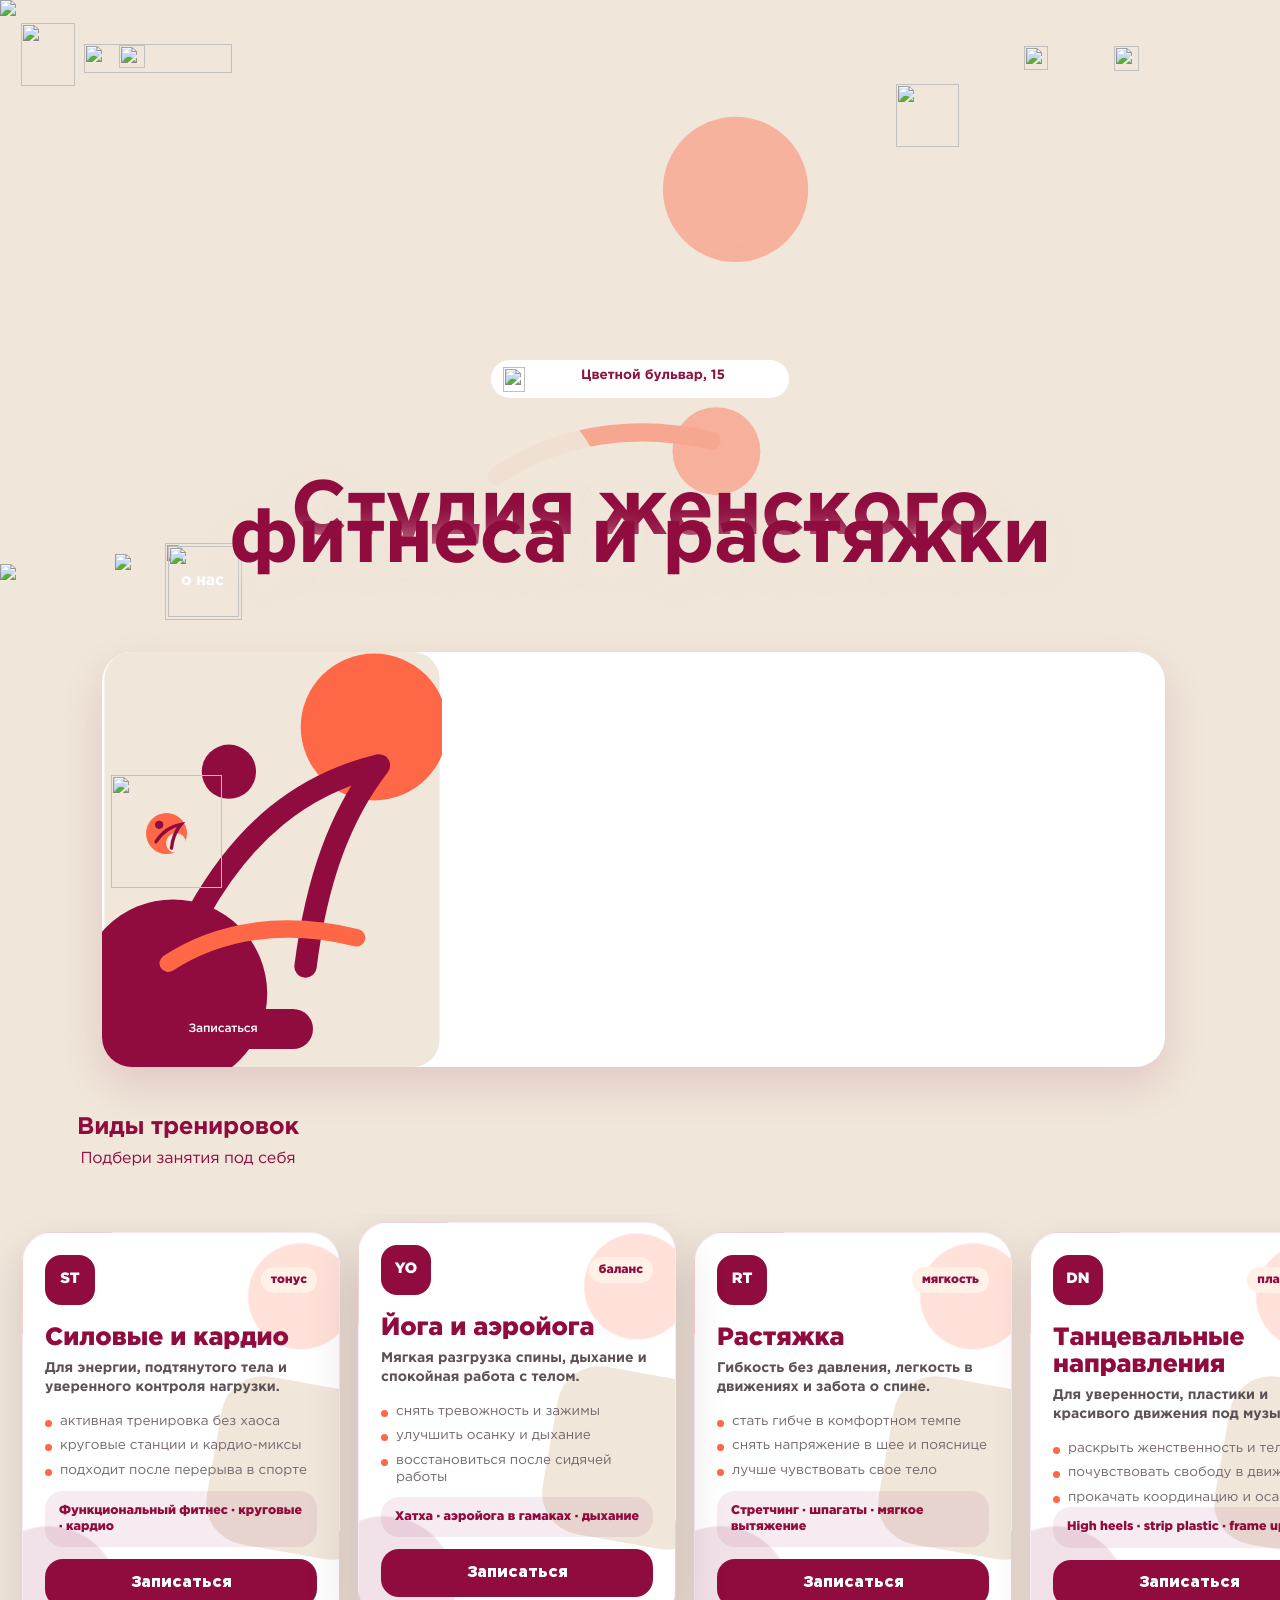
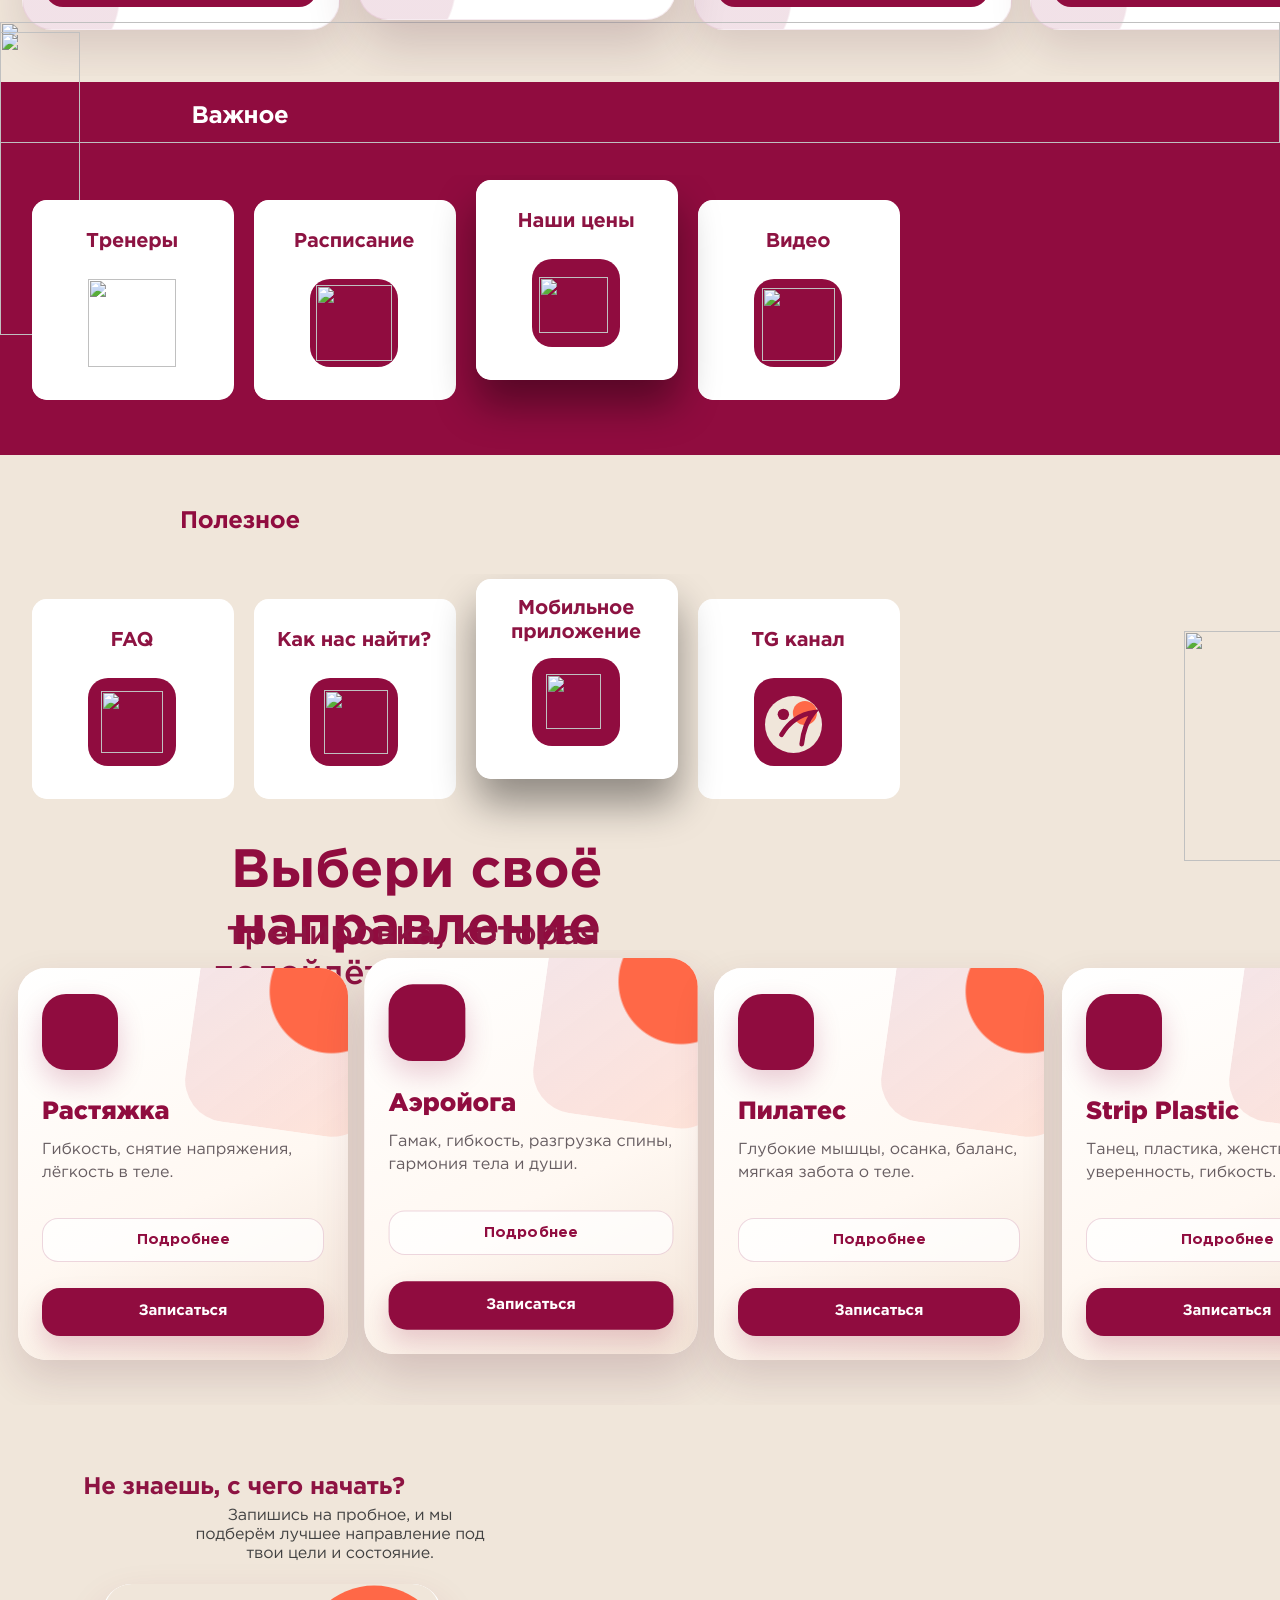
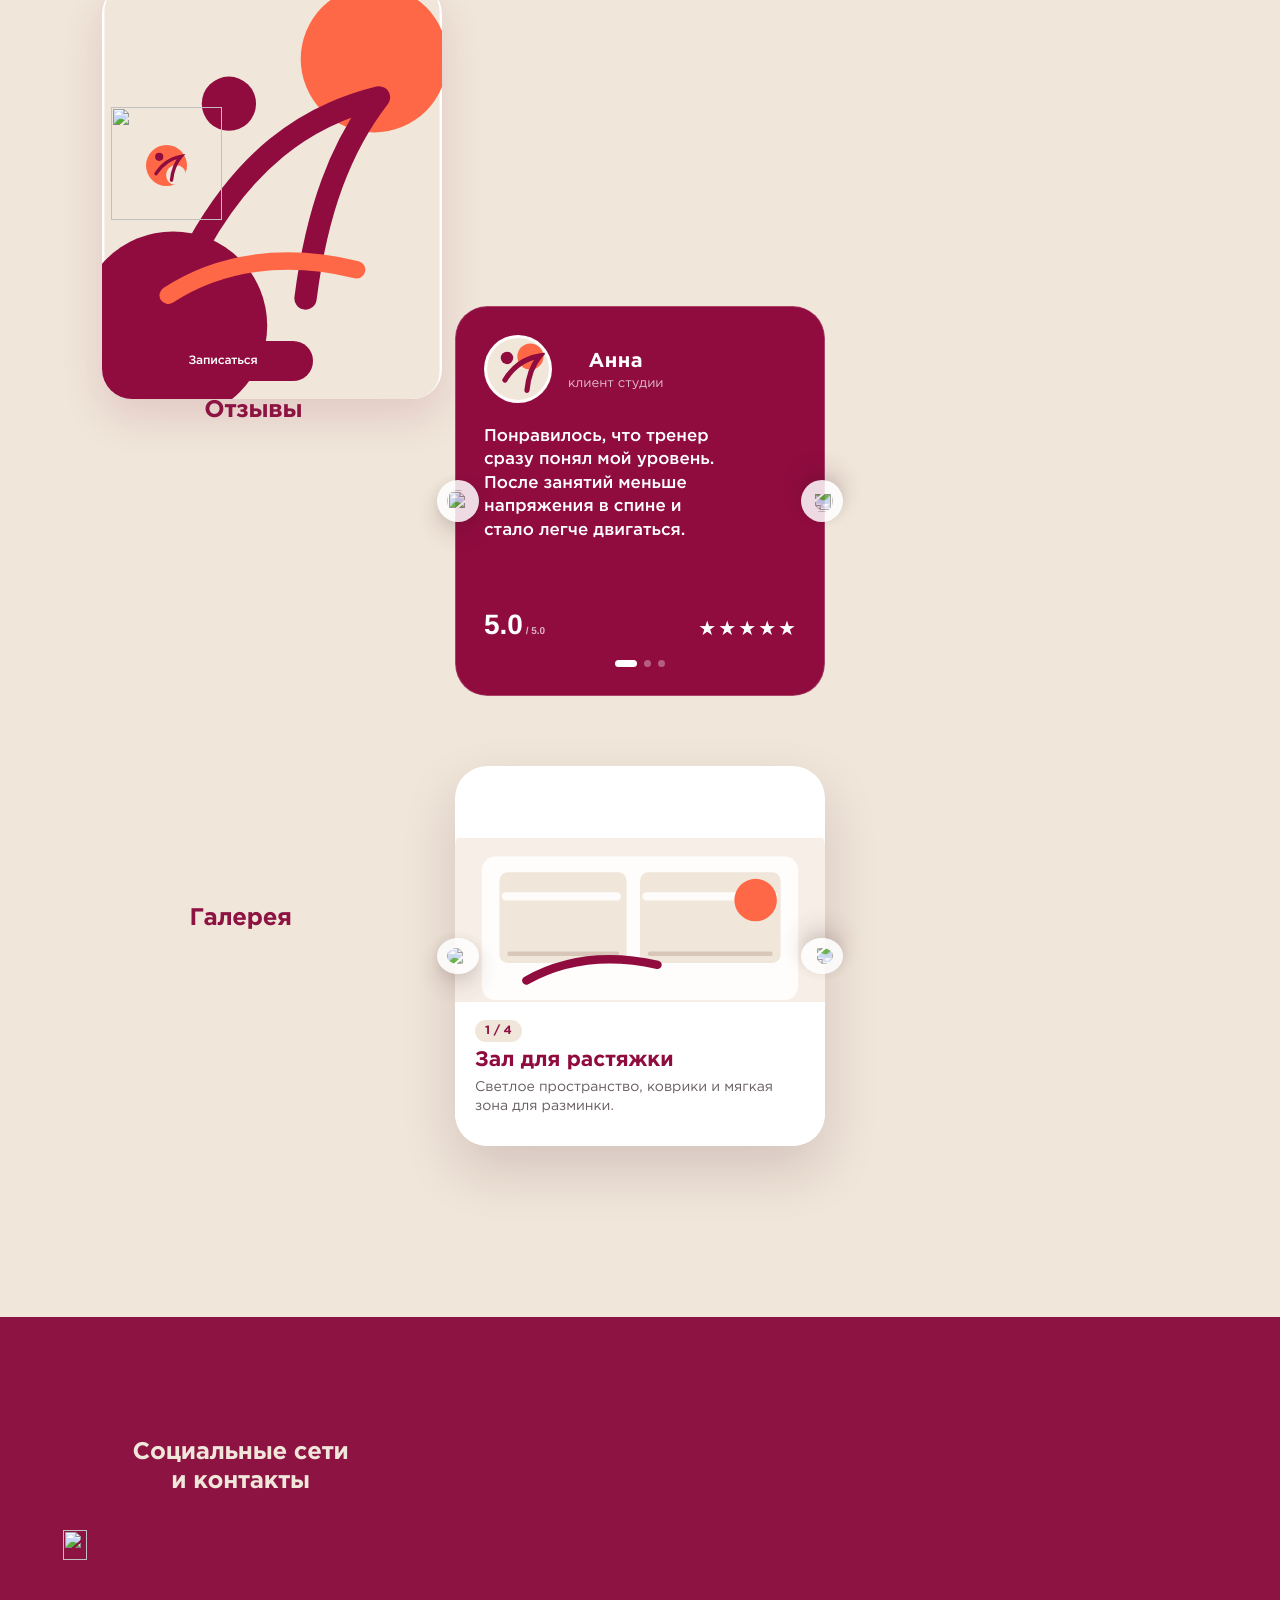
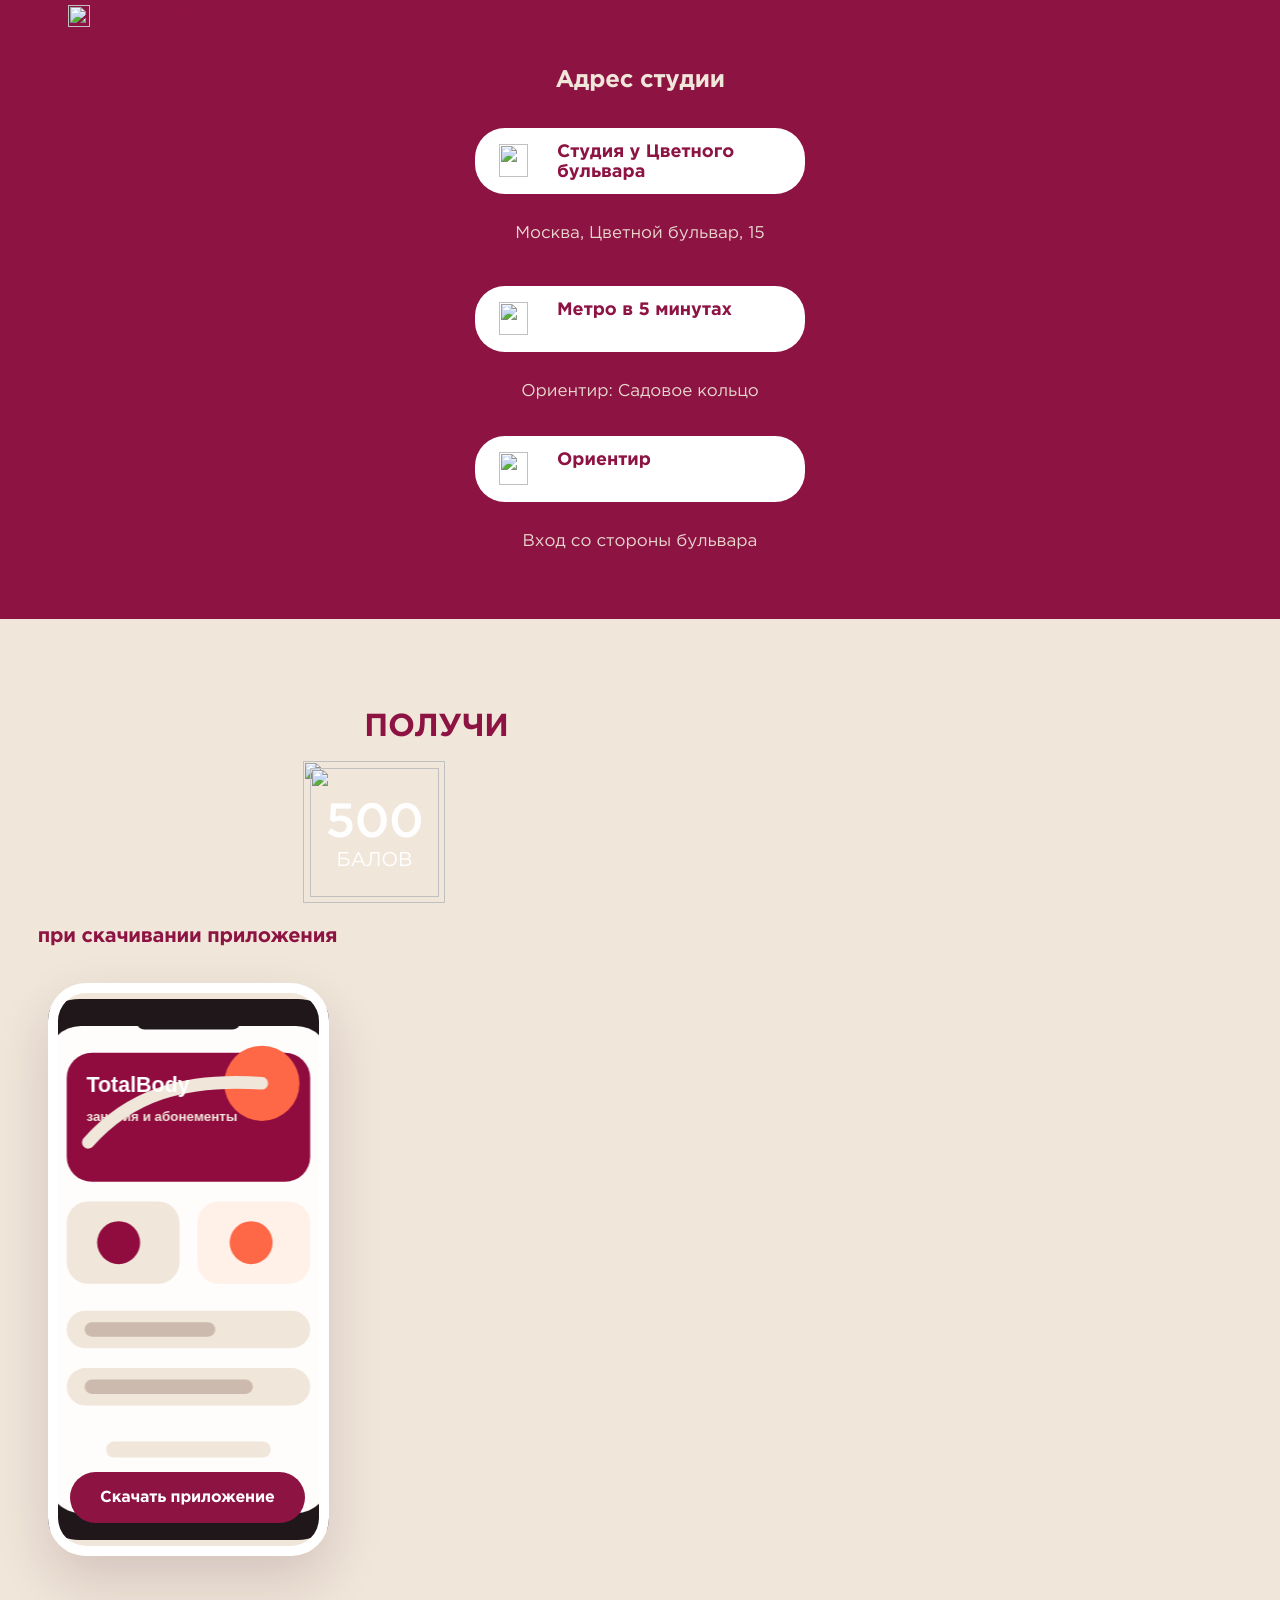
==== commit 2f4e085a: "demo: polish mobile section spacing" ====
--- a/tg-mini-app/index.html
+++ b/tg-mini-app/index.html
@@ -8,9 +8,9 @@
     <link rel="icon" href="favicon.svg" type="image/svg+xml" />
     <link rel="stylesheet" href="globals.css" />
     <link rel="stylesheet" href="styleguide.css" />
-    <link rel="stylesheet" href="style.css?v=20260711-layoutfix" />
+    <link rel="stylesheet" href="style.css?v=20260711-layoutfix2" />
     <script src="https://telegram.org/js/telegram-web-app.js"></script>
-    <script src="app.js?v=20260711-layoutfix" defer></script>
+    <script src="app.js?v=20260711-layoutfix2" defer></script>
   </head>
   <body>
     <div class="app">
--- a/tg-mini-app/style.css
+++ b/tg-mini-app/style.css
@@ -5274,5 +5274,104 @@
 .app .overlap,
 .app .overlap-group,
 .app .overlap-2 {
-  min-height: 6480px;
-}
+  min-height: 6418px;
+}
+
+/* Final mobile polish: keep section titles and contact rows clear in Telegram. */
+.app .text-wrapper-16 {
+  top: 3596px;
+}
+
+.app .group-8 {
+  left: 0;
+  width: 100%;
+  max-width: 100%;
+  overflow: visible;
+}
+
+.app .text-wrapper-17 {
+  top: 4866px;
+  left: 0;
+  width: 100%;
+}
+
+.app .overlap-5,
+.app .overlap-6,
+.app .overlap-7 {
+  left: 50%;
+  width: min(330px, calc(100vw - 52px));
+  height: 66px;
+  transform: translateX(-50%);
+  border-radius: 30px;
+}
+
+.app .overlap-5 {
+  top: 4928px;
+}
+
+.app .overlap-6 {
+  top: 5086px;
+}
+
+.app .overlap-7 {
+  top: 5236px;
+}
+
+.app .group-8 .vector-9 {
+  top: 16px;
+  left: 24px;
+}
+
+.app .text-wrapper-18,
+.app .text-wrapper-19,
+.app .text-wrapper-22 {
+  top: 14px;
+  left: 82px;
+  right: 22px;
+  max-width: none;
+  color: #8d1342;
+  font-size: 18px;
+  line-height: 1.12;
+  text-align: left;
+}
+
+.app .element-2,
+.app .element-3,
+.app .element-4 {
+  left: 50%;
+  width: min(312px, calc(100vw - 78px));
+  transform: translateX(-50%);
+  color: rgba(240, 230, 218, 0.92);
+  font-size: 17px;
+  line-height: 1.25;
+  text-align: center;
+}
+
+.app .element-2 {
+  top: 5006px;
+}
+
+.app .element-3 {
+  top: 5164px;
+}
+
+.app .element-4 {
+  top: 5314px;
+}
+
+.app .group-8 .text-wrapper-20 {
+  text-decoration: none;
+}
+
+.app .group-8 a {
+  text-decoration: none;
+}
+
+.app .group-8 .logos-telegram,
+.app .group-8 .logos-whatsapp-icon,
+.app .group-8 .logos-telegram-2,
+.app .group-8 .logos-whatsapp-icon-2,
+.app .group-8 .logos-telegram-3,
+.app .group-8 .logos-whatsapp-icon-3 {
+  display: none !important;
+}
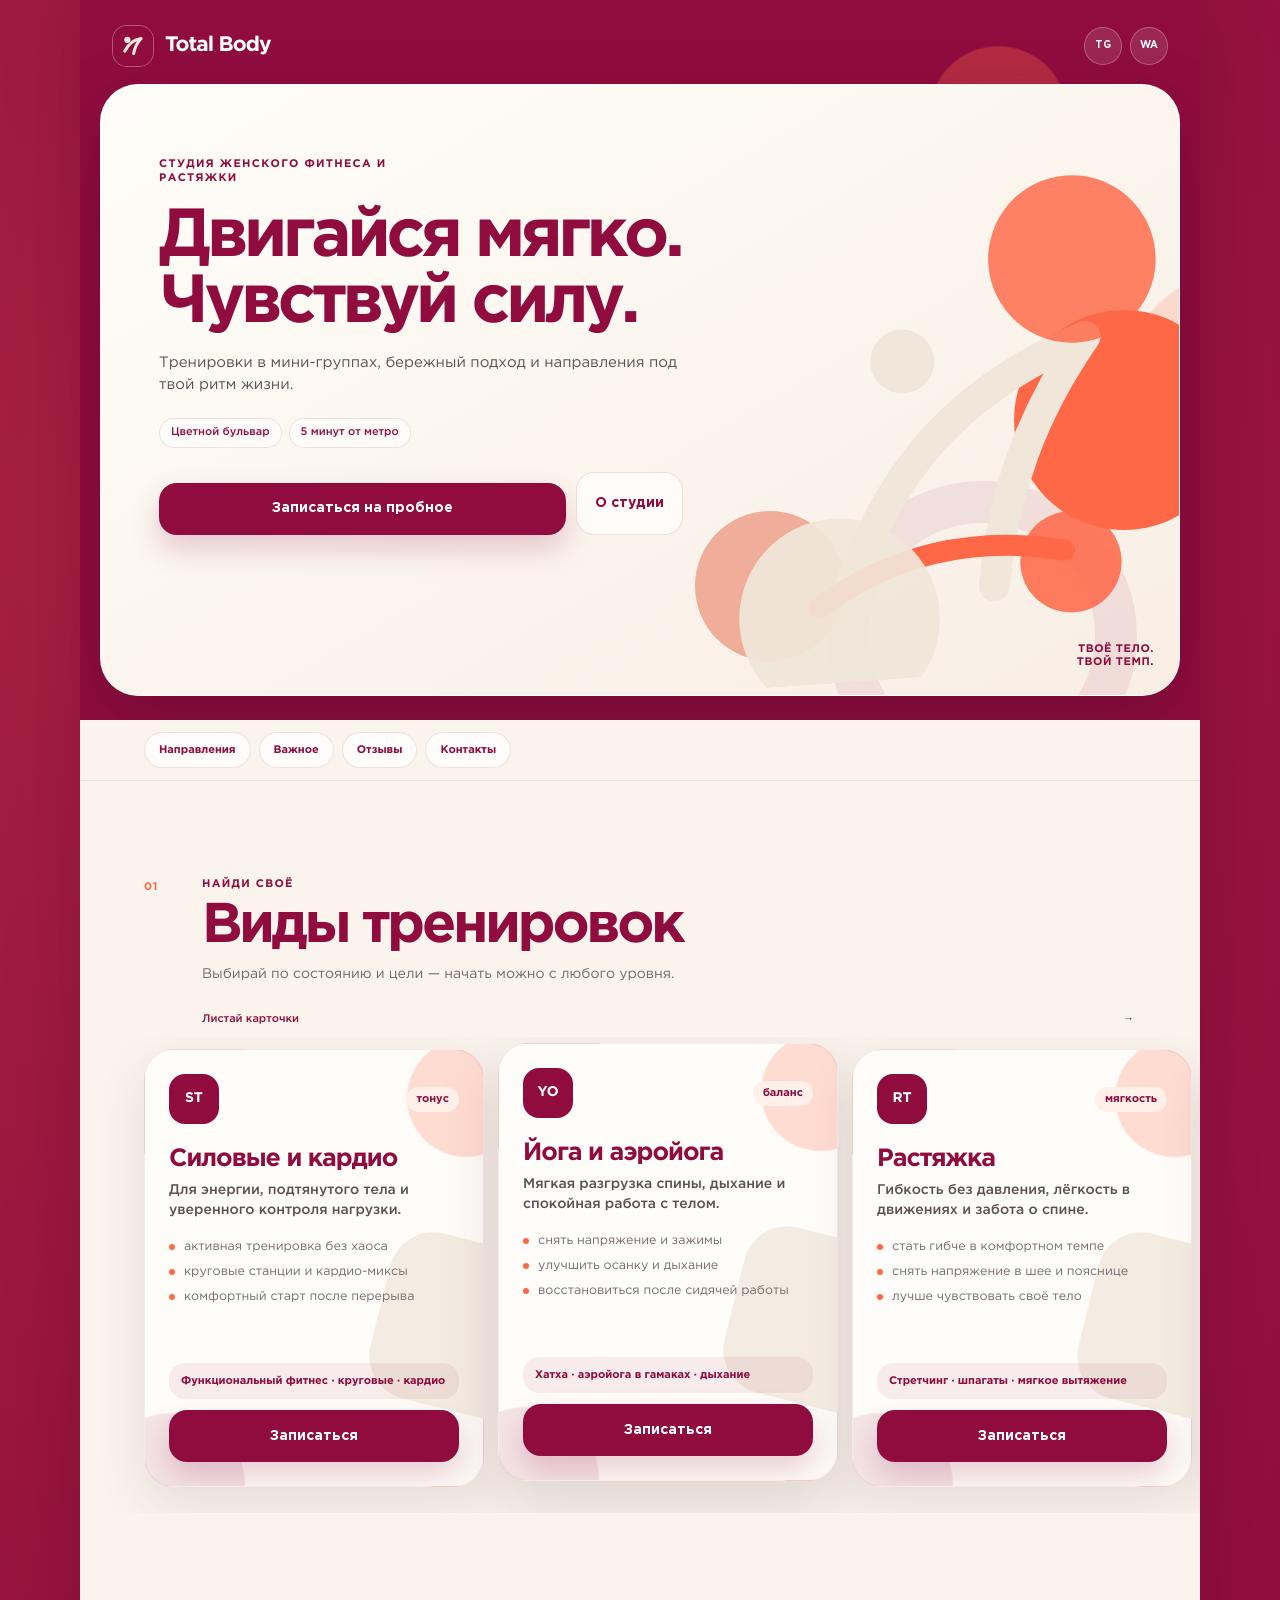
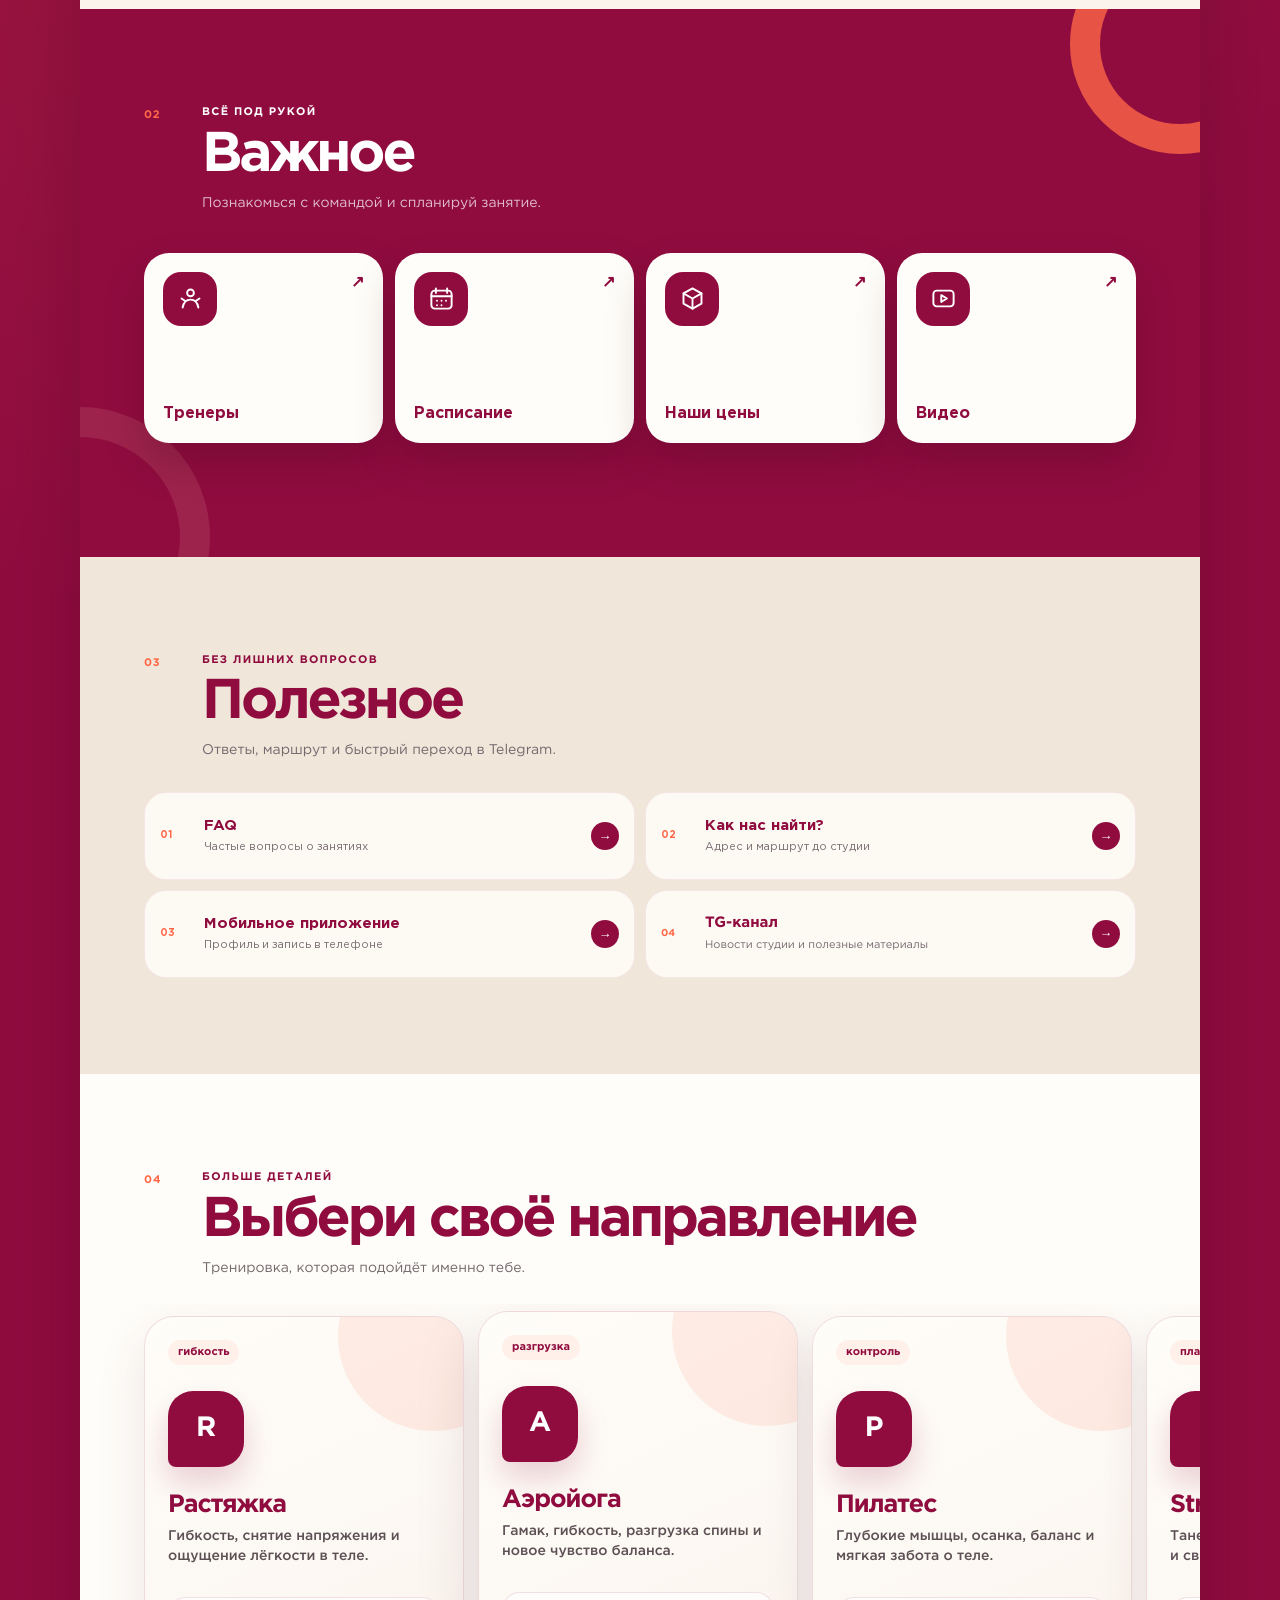
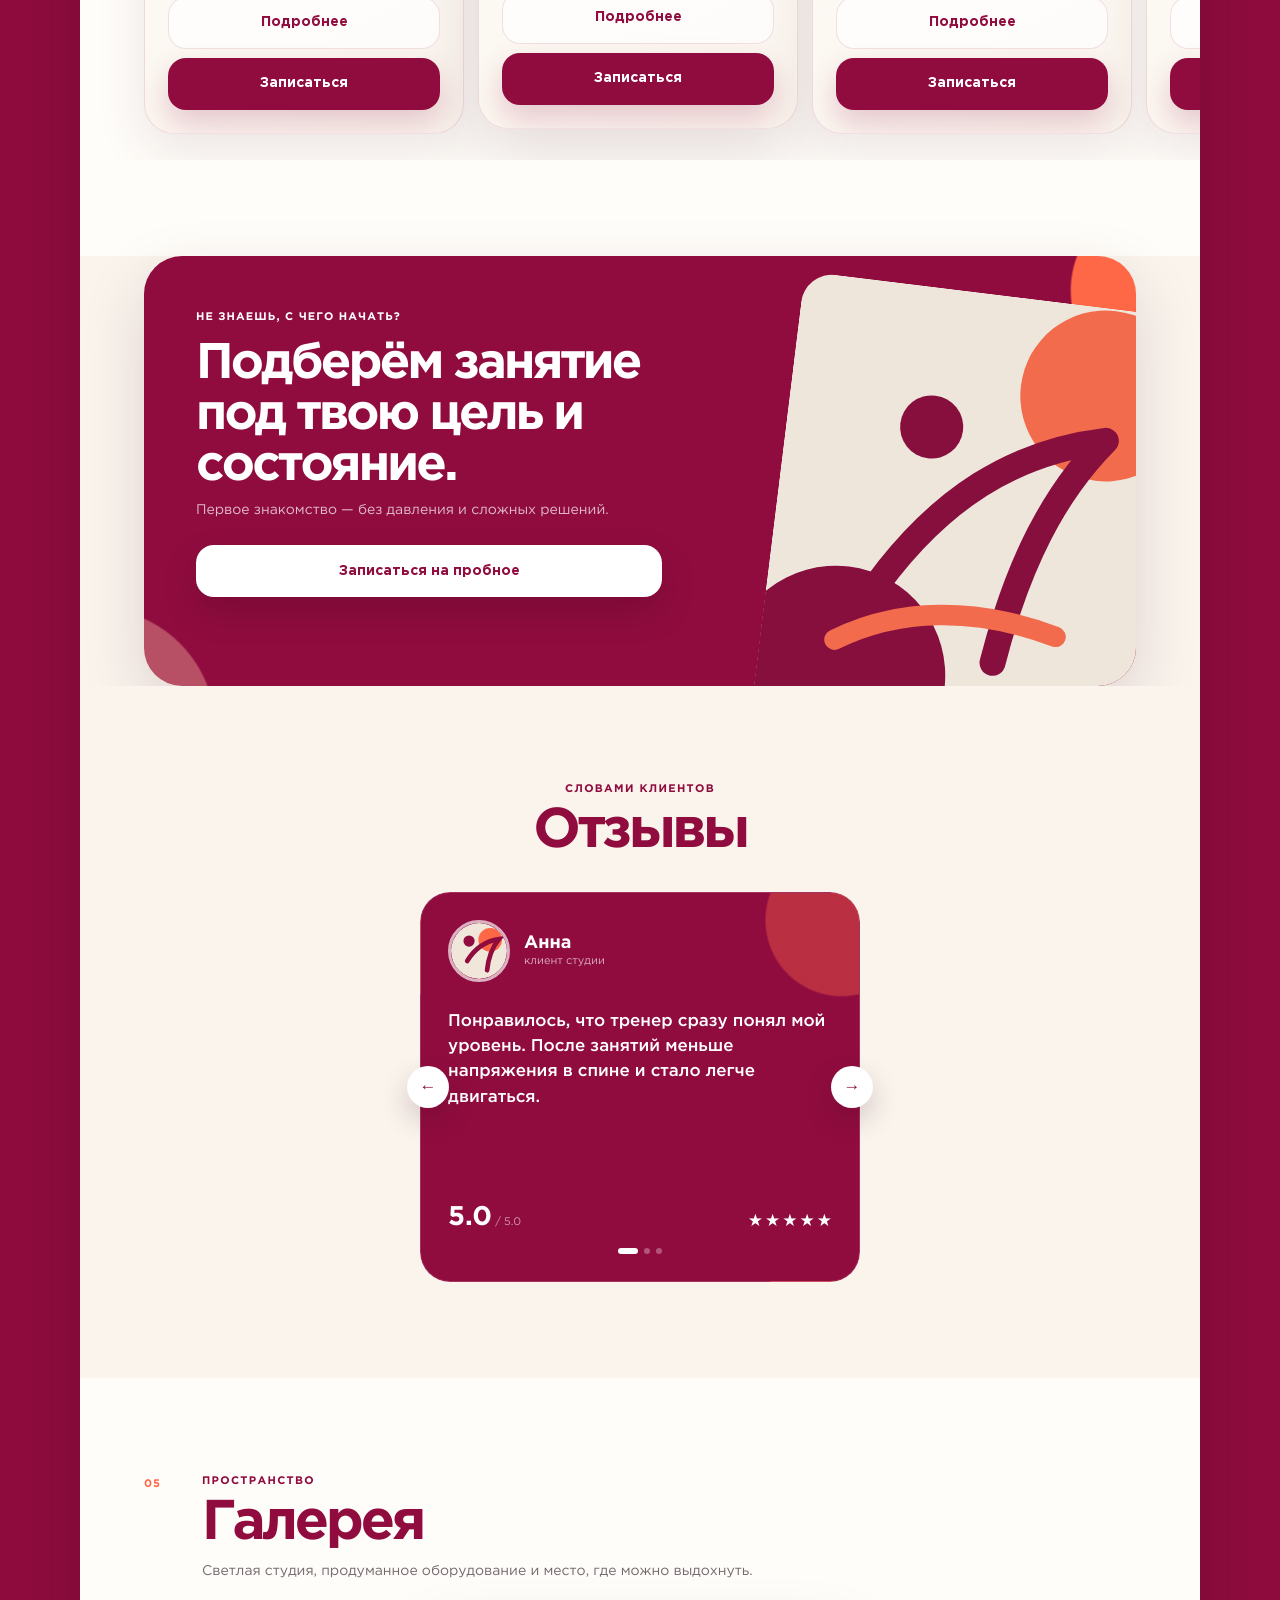
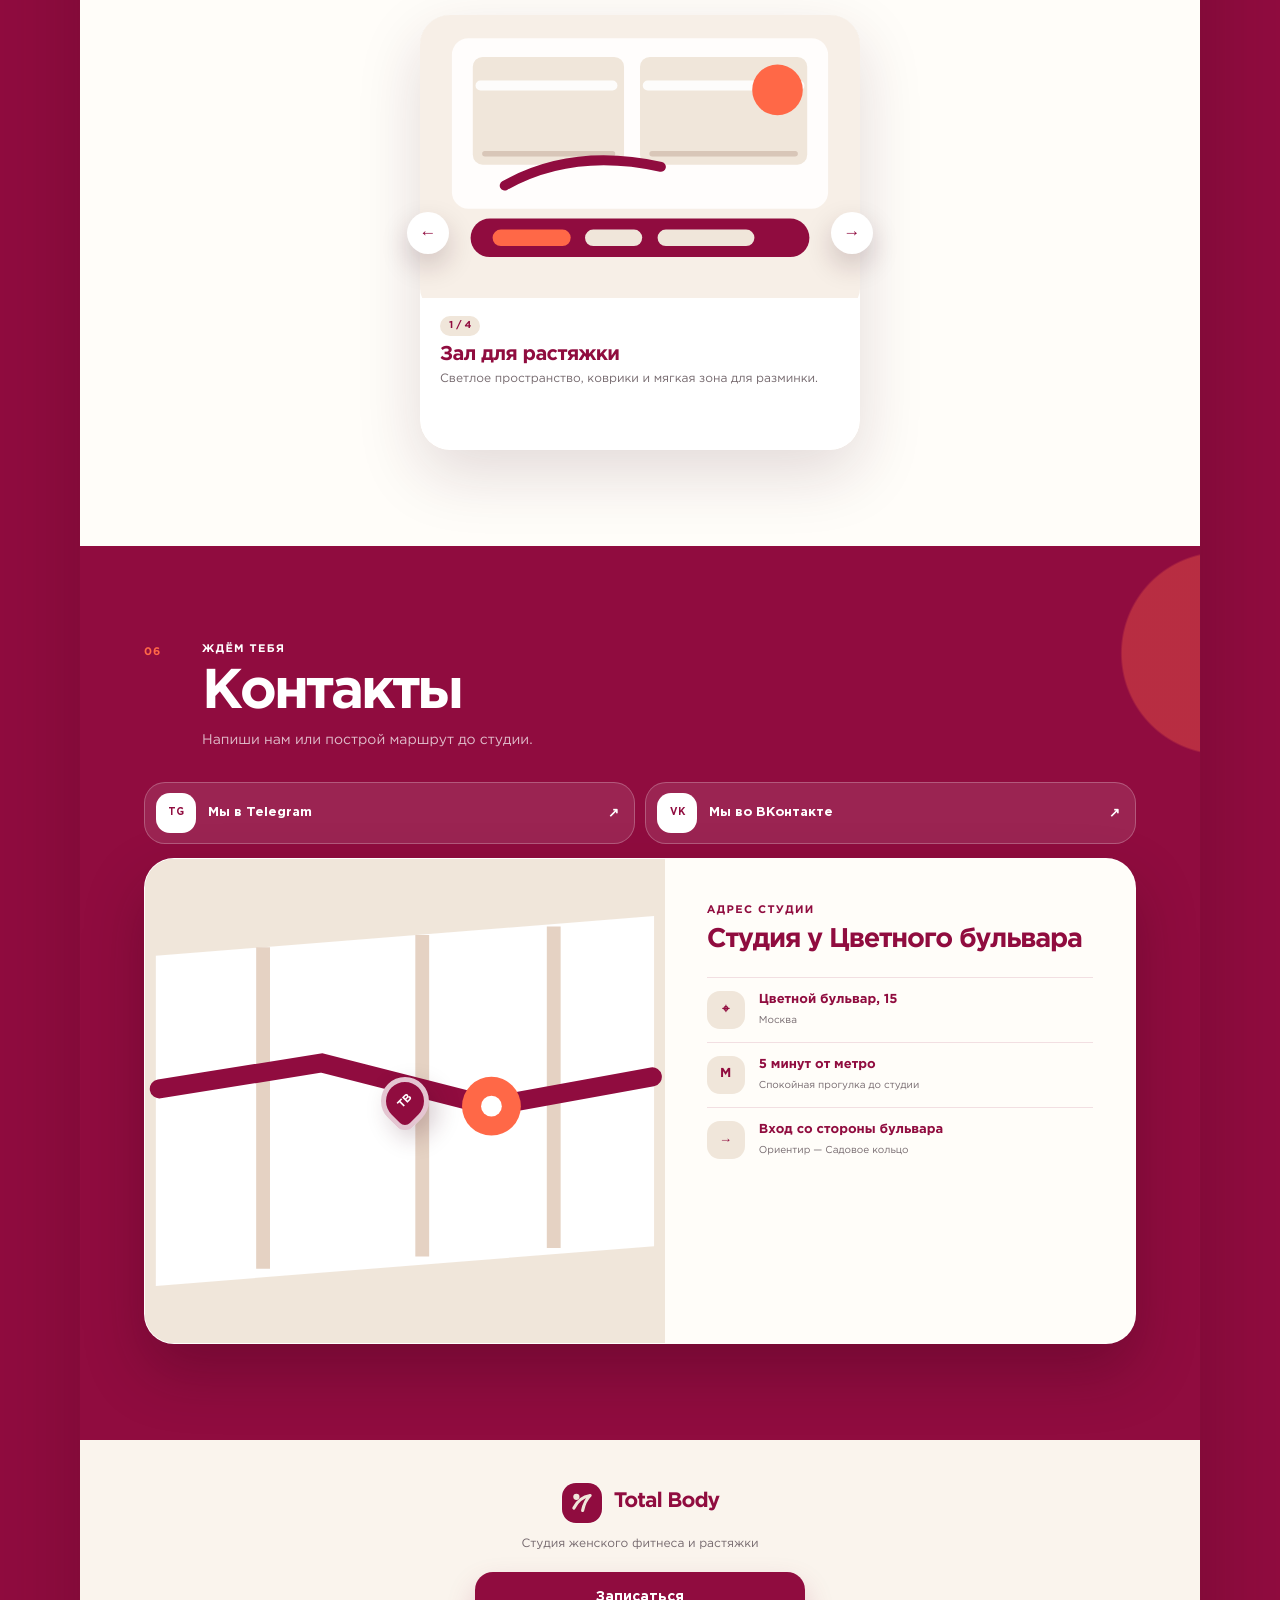
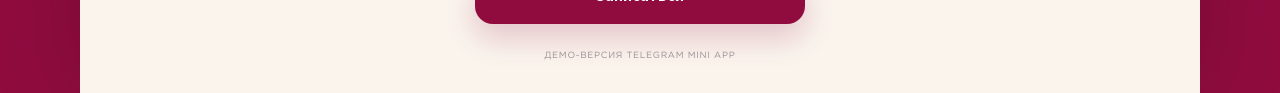
==== commit 68937010: "feat: refresh TotalBody mini app design" ====
--- a/tg-mini-app/index.html
+++ b/tg-mini-app/index.html
@@ -1,680 +1,505 @@
-<!DOCTYPE html>
-<html>
+<!doctype html>
+<html lang="ru">
   <head>
-    <meta name="viewport" content="width=device-width, initial-scale=1.0, maximum-scale=1.0, user-scalable=no, viewport-fit=cover">
     <meta charset="utf-8" />
+    <meta
+      name="viewport"
+      content="width=device-width, initial-scale=1, maximum-scale=1, user-scalable=no, viewport-fit=cover"
+    />
+    <meta name="theme-color" content="#900c3f" />
+    <meta name="description" content="Telegram Mini App студии женского фитнеса и растяжки TotalBody." />
     <title>TotalBody Mini App</title>
-    <meta name="description" content="Telegram Mini App demo for TotalBody stretching and fitness studio." />
     <link rel="icon" href="favicon.svg" type="image/svg+xml" />
     <link rel="stylesheet" href="globals.css" />
     <link rel="stylesheet" href="styleguide.css" />
-    <link rel="stylesheet" href="style.css?v=20260711-layoutfix2" />
+    <link rel="stylesheet" href="style.css?v=20260714-refresh" />
     <script src="https://telegram.org/js/telegram-web-app.js"></script>
-    <script src="app.js?v=20260711-layoutfix2" defer></script>
+    <script src="app.js?v=20260714-refresh2" defer></script>
   </head>
   <body>
     <div class="app">
-      <div class="div">
-        <div class="overlap">
-          <div class="overlap-group">
-            <div class="frame">
-              <div class="overlap-2">
-                <img class="vector" src="https://res.cloudinary.com/dj05yedo3/image/upload/v1749661528/zvhruvcszwnx0uq4gvgr.svg" loading="lazy" />
-                <img class="img" src="https://res.cloudinary.com/dj05yedo3/image/upload/v1749661538/qnjifr6jfg4xvrfwcf0l.svg" loading="lazy" />
-                <img class="erasebg-transformed" src="assets/demo-figure.svg" loading="lazy" />
-                <img class="vector-2" src="https://res.cloudinary.com/dj05yedo3/image/upload/v1749661538/ksqidxqhwfrtq9zod2dn.svg" loading="lazy" />
-                <img class="vector-3" src="https://res.cloudinary.com/dj05yedo3/image/upload/v1749661538/mllj3r9bkgjsvyg509ee.svg" loading="lazy" />
-                <img class="vector-4" src="https://res.cloudinary.com/dj05yedo3/image/upload/v1749661538/pivdwtkhey5gzmtzr2zs.svg" loading="lazy" />
-                <div class="group">
-                  <img class="shape-with-text" src="https://res.cloudinary.com/dj05yedo3/image/upload/v1749661534/fi4a0hrovmrlyyvzdpxg.svg" loading="lazy" />
-                  <img class="shape-with-text-2" src="https://res.cloudinary.com/dj05yedo3/image/upload/v1749661534/fi4a0hrovmrlyyvzdpxg.svg" loading="lazy" />
-                </div>
-                <img class="frame-2" src="https://res.cloudinary.com/dj05yedo3/image/upload/v1749661533/qcncqehvua1rwilfmdrl.svg" loading="lazy" />
-                <img class="group-2" src="assets/demo-figure.svg" loading="lazy" />
-                <div class="rectangle"></div>
-                <div class="overlap-wrapper">
-                  <div class="overlap-3">
-                    <img class="group-3" src="assets/demo-card.svg" loading="lazy" />
-                    <img class="frame-3" src="https://res.cloudinary.com/dj05yedo3/image/upload/v1749661534/mpurqblcsakg6dwoy73x.svg" loading="lazy" />
-                    <img class="vector-5" src="assets/demo-avatar-c.svg" loading="lazy" />
-                    <div class="group-4">
-                      <div class="div-wrapper"><div class="text-wrapper-2">Записаться</div></div>
-                    </div>
-                  </div>
-                </div>
-                <img class="vector-6" src="https://res.cloudinary.com/dj05yedo3/image/upload/v1749661532/bebom2uhkwkwy1d5ybla.svg" loading="lazy" />
-
-                <img class="text-3" src="https://res.cloudinary.com/dj05yedo3/image/upload/v1749661535/m6dvybd0l9yclhbttxkt.svg" loading="lazy" />
-                <p class="text-wrapper-5">
-                  Студия женского<br />
-                  фитнеса и растяжки
-                </p>
-                <div class="text-wrapper-6">Подбери занятия под себя</div>
-                <div class="rectangle-3"></div>
-                
-
-                <div class="frame-4">
-                        <div class="overlap-3">
-                          <img class="group-3" src="assets/demo-card.svg" loading="lazy" />
-                          <img class="frame-3" src="https://res.cloudinary.com/dj05yedo3/image/upload/v1749661534/mpurqblcsakg6dwoy73x.svg" loading="lazy" />
-                          <img class="vector-5" src="assets/demo-avatar-c.svg" loading="lazy" />
-                          <div class="group-4">
-                            <div class="div-wrapper"><div class="text-wrapper-2">Записаться</div></div>
-                          </div>
-                        </div>
-                </div>
-                <p class="text-wrapper-9">
-                  Запишись на пробное, и мы подберём лучшее направление под твои цели и состояние.
-                </p>
-                <p class="text-wrapper-10"> Не знаешь, с чего начать?</p>
-                <div class="text-wrapper-11">Социальные сети<br />и контакты</div>
-
-                <div class="text-wrapper-16">Отзывы</div>
-                <div class="reviews-container ">
-                  <div class="reviews-slider">
-                    <div class=" review-slide active">
-                      <div class="group-6">
-                        <div class="overlap-group-3">
-                          <div class="group-7">
-                            <img class="ellipse" src="assets/demo-avatar-a.svg" loading="lazy" />
-                            <img class="ellipse-2" src="assets/demo-avatar-b.svg" loading="lazy" />
-                          </div>
-                          <img class="ellipse-3" src="assets/demo-avatar-a.svg" loading="lazy" />
-                        </div>
-                      </div>
-                      <div class="text-wrapper-12">Анна</div>
-                      <p class="text-wrapper-13">
-                        Очень понравилось! Тренеры внимательные, атмосфера супер. Уже после первой тренировки почувствовала
-                        результат.
-                      </p>
-                      <div class="frame-6">
-                        <p class="element">
-                          <span class="span">5.0</span> <span class="text-wrapper-14">/5.0 Рейтинг</span>
-                        </p>
-                        <div class="frame-7">
-                          <div class="star"><img class="star-2" src="https://res.cloudinary.com/dj05yedo3/image/upload/v1749661527/vu4h4ap3fotdxhmjp8v7.svg" loading="lazy" /></div>
-                          <div class="star"><img class="star-2" src="https://res.cloudinary.com/dj05yedo3/image/upload/v1749661527/vu4h4ap3fotdxhmjp8v7.svg" loading="lazy" /></div>
-                          <div class="star"><img class="star-2" src="https://res.cloudinary.com/dj05yedo3/image/upload/v1749661527/vu4h4ap3fotdxhmjp8v7.svg" loading="lazy" /></div>
-                          <div class="star"><img class="star-2" src="https://res.cloudinary.com/dj05yedo3/image/upload/v1749661527/vu4h4ap3fotdxhmjp8v7.svg" loading="lazy" /></div>
-                          <div class="star"><img class="star-2" src="https://res.cloudinary.com/dj05yedo3/image/upload/v1749661527/vu4h4ap3fotdxhmjp8v7.svg" loading="lazy" /></div>
-                        </div>
-                      </div>
-                    </div>
-                    <div class="review-slide">
-                      <div class="group-6">
-                        <div class="overlap-group-3">
-                          <div class="group-7">
-                            <img class="ellipse" src="assets/demo-avatar-b.svg" loading="lazy" />
-                            <img class="ellipse-2" src="assets/demo-avatar-b.svg" loading="lazy" />
-                          </div>
-                          <img class="ellipse-3" src="assets/demo-avatar-a.svg" loading="lazy" />
-                        </div>
-                      </div>
-                      <div class="text-wrapper-12">Мария</div>
-                      <p class="text-wrapper-13">
-                        Замечательная студия! Профессиональные тренеры, индивидуальный подход. Результат заметен уже через месяц.
-                      </p>
-                      <div class="frame-6">
-                        <p class="element">
-                          <span class="span">4.8</span> <span class="text-wrapper-14">/5.0 Рейтинг</span>
-                        </p>
-                        <div class="frame-7">
-                          <div class="star"><img class="star-2" src="https://res.cloudinary.com/dj05yedo3/image/upload/v1749661527/vu4h4ap3fotdxhmjp8v7.svg" loading="lazy" /></div>
-                          <div class="star"><img class="star-2" src="https://res.cloudinary.com/dj05yedo3/image/upload/v1749661527/vu4h4ap3fotdxhmjp8v7.svg" loading="lazy" /></div>
-                          <div class="star"><img class="star-2" src="https://res.cloudinary.com/dj05yedo3/image/upload/v1749661527/vu4h4ap3fotdxhmjp8v7.svg" loading="lazy" /></div>
-                          <div class="star"><img class="star-2" src="https://res.cloudinary.com/dj05yedo3/image/upload/v1749661527/vu4h4ap3fotdxhmjp8v7.svg" loading="lazy" /></div>
-                          <div class="star"><img class="star-2" src="https://res.cloudinary.com/dj05yedo3/image/upload/v1749661527/vu4h4ap3fotdxhmjp8v7.svg" loading="lazy" /></div>
-                        </div>
-                      </div>
-                    </div>
-                    <div class="review-slide">
-                      <div class="group-6">
-                        <div class="overlap-group-3">
-                          <div class="group-7">
-                            <img class="ellipse" src="assets/demo-avatar-c.svg" loading="lazy" />
-                            <img class="ellipse-2" src="assets/demo-avatar-b.svg" loading="lazy" />
-                          </div>
-                          <img class="ellipse-3" src="assets/demo-avatar-a.svg" loading="lazy" />
-                        </div>
-                      </div>
-                      <div class="text-wrapper-12">Елена</div>
-                      <p class="text-wrapper-13">
-                        Прекрасное место для тренировок! Удобное расположение, современное оборудование, дружелюбная атмосфера.
-                      </p>
-                      <div class="frame-6">
-                        <p class="element">
-                          <span class="span">5.0</span> <span class="text-wrapper-14">/5.0 Рейтинг</span>
-                        </p>
-                        <div class="frame-7">
-                          <div class="star"><img class="star-2" src="https://res.cloudinary.com/dj05yedo3/image/upload/v1749661527/vu4h4ap3fotdxhmjp8v7.svg" loading="lazy" /></div>
-                          <div class="star"><img class="star-2" src="https://res.cloudinary.com/dj05yedo3/image/upload/v1749661527/vu4h4ap3fotdxhmjp8v7.svg" loading="lazy" /></div>
-                          <div class="star"><img class="star-2" src="https://res.cloudinary.com/dj05yedo3/image/upload/v1749661527/vu4h4ap3fotdxhmjp8v7.svg" loading="lazy" /></div>
-                          <div class="star"><img class="star-2" src="https://res.cloudinary.com/dj05yedo3/image/upload/v1749661527/vu4h4ap3fotdxhmjp8v7.svg" loading="lazy" /></div>
-                          <div class="star"><img class="star-2" src="https://res.cloudinary.com/dj05yedo3/image/upload/v1749661527/vu4h4ap3fotdxhmjp8v7.svg" loading="lazy" /></div>
-                        </div>
-                      </div>
-                    </div>
-                  </div>
-                  <img class="solar-arrow-left review-prev" src="https://res.cloudinary.com/dj05yedo3/image/upload/v1749661528/dd9lremyfhqg72or5kfw.svg" loading="lazy" />
-                  <img class="solar-arrow-left-2 review-next" src="https://res.cloudinary.com/dj05yedo3/image/upload/v1749661528/dd9lremyfhqg72or5kfw.svg" loading="lazy" />
-                </div>
-                <div class="text-wrapper-15">Галерея</div>
-                <div class="gallery-container">
-                  <div class="gallery-slider"></div>
-                  <img class="gallery-prev" src="https://res.cloudinary.com/dj05yedo3/image/upload/v1749661528/dd9lremyfhqg72or5kfw.svg" loading="lazy" />
-                  <img class="gallery-next" src="https://res.cloudinary.com/dj05yedo3/image/upload/v1749661528/dd9lremyfhqg72or5kfw.svg" loading="lazy" />
-                </div>
-                <div class="group-8">
-                  <div class="text-wrapper-17">Адрес студии</div>
-                  <div class="overlap-5">
-                    <img class="vector-9" src="https://res.cloudinary.com/dj05yedo3/image/upload/v1749661536/wvow3mvoufemfomk6qcf.svg" loading="lazy" />
-                    <div class="text-wrapper-18">Студия у Цветного бульвара</div>
-                  </div>
-                  <div class="overlap-6">
-                    <img class="vector-9" src="https://res.cloudinary.com/dj05yedo3/image/upload/v1749661536/wvow3mvoufemfomk6qcf.svg" loading="lazy" />
-                    <div class="text-wrapper-19">Метро в 5 минутах</div>
-                  </div>
-                  <p class="element-2">
-                    <a href="geo:55.771200,37.620800" target="_blank" rel="noopener noreferrer"
-                      ><span class="text-wrapper-20">Москва, Цветной бульвар, 15<br /></span
-                    ></a>                    
-                  </p>
-                  <p class="element-3">
-                    <a href="geo:55.771200,37.620800" target="_blank" rel="noopener noreferrer"
-                      ><span class="text-wrapper-20">Ориентир: Садовое кольцо<br /></span
-                    ></a>
-                  </p>
-                  <div class="overlap-7">
-                    <img class="vector-9" src="https://res.cloudinary.com/dj05yedo3/image/upload/v1749661536/wvow3mvoufemfomk6qcf.svg" loading="lazy" />
-                    <div class="text-wrapper-22">Ориентир</div>
-                  </div>
-                  <img class="vector-10" src="https://res.cloudinary.com/dj05yedo3/image/upload/v1749661537/tsz0d3qyu13cjsbohtra.svg" loading="lazy" />
-                  <p class="element-4">
-                    <a href="geo:55.771200,37.620800" target="_blank" rel="noopener noreferrer"
-                      ><span class="text-wrapper-20">Вход со стороны бульвара<br /></span
-                    ></a>
-
-                  </p>
-                  <img class="logos-telegram" src="https://res.cloudinary.com/dj05yedo3/image/upload/v1749661537/mkqbgxnvdlfijttlc5ih.svg" loading="lazy" />
-                  <img class="logos-whatsapp-icon" src="https://res.cloudinary.com/dj05yedo3/image/upload/v1749661537/pvggm2gwfyuit2jubu2e.svg" loading="lazy" />
-                  <img class="logos-telegram-2" src="https://res.cloudinary.com/dj05yedo3/image/upload/v1749661537/mkqbgxnvdlfijttlc5ih.svg" loading="lazy" />
-                  <img class="logos-whatsapp-icon-2" src="https://res.cloudinary.com/dj05yedo3/image/upload/v1749661537/pvggm2gwfyuit2jubu2e.svg" loading="lazy" />
-                  <img class="logos-telegram-3" src="https://res.cloudinary.com/dj05yedo3/image/upload/v1749661537/mkqbgxnvdlfijttlc5ih.svg" loading="lazy" />
-                  <img class="logos-whatsapp-icon-3" src="https://res.cloudinary.com/dj05yedo3/image/upload/v1749661537/pvggm2gwfyuit2jubu2e.svg" loading="lazy" />
-                </div>
-                <div class="group-9">
-                  <div class="overlap-8">
-                    <img class="logos-telegram-4" src="https://res.cloudinary.com/dj05yedo3/image/upload/v1749661537/mkqbgxnvdlfijttlc5ih.svg" loading="lazy" />
-                    <div class="text-wrapper-23">Мы в Telegram</div>
-                  </div>
-                  <div class="overlap-9">
-                    <div class="text-wrapper-23">Мы в Вконтакте</div>
-                    <img class="vector-11" src="https://res.cloudinary.com/dj05yedo3/image/upload/v1749661527/ifnpgrkp0sdzhej9lgxi.svg" loading="lazy" />
-                  </div>
-                </div>
-                <div class="text-wrapper-24">Виды тренировок</div>
-                <img class="logos-telegram-5" src="https://res.cloudinary.com/dj05yedo3/image/upload/v1749661537/mkqbgxnvdlfijttlc5ih.svg" loading="lazy" />
-                <img class="logos-whatsapp-icon-4" src="https://res.cloudinary.com/dj05yedo3/image/upload/v1749661537/pvggm2gwfyuit2jubu2e.svg" loading="lazy" />
-                <div class="group-10">
-                  <div class="overlap-10">
-                    <img class="vector-12" src="https://res.cloudinary.com/dj05yedo3/image/upload/v1749661536/wvow3mvoufemfomk6qcf.svg" loading="lazy" />
-                    <div class="text-wrapper-25">Цветной бульвар, 15</div>
-                  </div>
-                </div>
-                <img class="vector-13" src="https://res.cloudinary.com/dj05yedo3/image/upload/v1749661536/toyf0oizj701140ivxfs.svg" loading="lazy" />
+      <header class="hero">
+        <div class="topbar">
+          <a class="brand" href="#top" aria-label="TotalBody — на главную">
+            <span class="brand__mark"><img src="favicon.svg" alt="" /></span>
+            <span class="brand__name">Total Body</span>
+          </a>
+          <div class="topbar__socials" aria-label="Социальные сети">
+            <button type="button" class="social-pill logos-telegram" aria-label="Открыть Telegram">TG</button>
+            <button type="button" class="social-pill logos-whatsapp-icon" aria-label="Связаться с нами">WA</button>
+          </div>
+        </div>
+
+        <div class="hero-card" id="top">
+          <div class="hero-card__copy">
+            <p class="eyebrow">Студия женского фитнеса и растяжки</p>
+            <h1>Двигайся мягко.<br />Чувствуй силу.</h1>
+            <p class="hero-card__lead">
+              Тренировки в мини-группах, бережный подход и направления под твой ритм жизни.
+            </p>
+            <div class="hero-card__meta" aria-label="Коротко о студии">
+              <span>Цветной бульвар</span>
+              <span>5 минут от метро</span>
+            </div>
+            <div class="hero-card__actions">
+              <button type="button" class="button button--primary signup-button program-card__button" data-training-type="Пробное занятие">
+                Записаться на пробное
+              </button>
+              <button type="button" class="button button--ghost text-wrapper-40">О студии</button>
+            </div>
+          </div>
+          <div class="hero-card__art" aria-hidden="true">
+            <span class="shape shape--coral"></span>
+            <span class="shape shape--peach"></span>
+            <img src="assets/demo-figure.svg" alt="" />
+            <span class="hero-card__note">Твоё тело.<br />Твой темп.</span>
+          </div>
+        </div>
+      </header>
+
+      <nav class="section-nav" aria-label="Разделы приложения">
+        <a href="#programs">Направления</a>
+        <a href="#important">Важное</a>
+        <a href="#reviews">Отзывы</a>
+        <a href="#contacts">Контакты</a>
+      </nav>
+
+      <main>
+        <section class="section section--programs" id="programs">
+          <div class="section-heading">
+            <span class="section-heading__index">01</span>
+            <div>
+              <p class="section-kicker">Найди своё</p>
+              <h2 class="text-wrapper-24">Виды тренировок</h2>
+              <p>Выбирай по состоянию и цели — начать можно с любого уровня.</p>
+            </div>
+          </div>
+
+          <div class="horizontal-hint" aria-hidden="true">
+            <span>Листай карточки</span><span>→</span>
+          </div>
+
+          <div class="group-17 card-rail" aria-label="Категории тренировок">
+            <article class="program-card frame-9" data-training-type="Силовые и кардио">
+              <div class="program-card__top">
+                <div class="program-card__icon">ST</div>
+                <span class="program-card__label">тонус</span>
               </div>
-             
-              <div class="text-wrapper-29">ПОЛУЧИ</div>
-              <div class="text-wrapper-30">при скачивании приложения</div>
-              <div class="group-12">
-                <div class="group-wrapper">
-                  <div class="group-13">
-                    <div class="overlap-group-5">
-                      <div class="rectangle-4"></div>
-                      <div class="text-wrapper-31">Скачать приложение</div>
-                    </div>
-                  </div>
-                </div>
+              <h3>Силовые и кардио</h3>
+              <p class="program-card__lead">Для энергии, подтянутого тела и уверенного контроля нагрузки.</p>
+              <ul class="program-card__list">
+                <li>активная тренировка без хаоса</li>
+                <li>круговые станции и кардио-миксы</li>
+                <li>комфортный старт после перерыва</li>
+              </ul>
+              <div class="program-card__format">Функциональный фитнес · круговые · кардио</div>
+              <button type="button" class="program-card__button signup-button" data-training-type="Силовые и кардио">Записаться</button>
+            </article>
+
+            <article class="program-card overlap-14" data-training-type="Йога и аэройога">
+              <div class="program-card__top">
+                <div class="program-card__icon">YO</div>
+                <span class="program-card__label">баланс</span>
               </div>
-            </div>
-            <div class="group-14">
-              <div class="overlap-11">
-                <div class="group-15">
-                  <img class="shape-with-text-3" src="https://res.cloudinary.com/dj05yedo3/image/upload/v1749661526/hvrgjwyhjdgsxyneat5d.svg" loading="lazy" />
-                  <div class="overlap-group-6">
-                    <img class="vector-14" src="https://res.cloudinary.com/dj05yedo3/image/upload/v1749661525/syrwurmm0ec5puykcbqc.svg" loading="lazy" />
-                    <div class="text-wrapper-32">500</div>
-                  </div>
-                </div>
-                <div class="group-16"><div class="text-wrapper-33">БАЛОВ</div></div>
+              <h3>Йога и аэройога</h3>
+              <p class="program-card__lead">Мягкая разгрузка спины, дыхание и спокойная работа с телом.</p>
+              <ul class="program-card__list">
+                <li>снять напряжение и зажимы</li>
+                <li>улучшить осанку и дыхание</li>
+                <li>восстановиться после сидячей работы</li>
+              </ul>
+              <div class="program-card__format">Хатха · аэройога в гамаках · дыхание</div>
+              <button type="button" class="program-card__button signup-button" data-training-type="Йога и аэройога">Записаться</button>
+            </article>
+
+            <article class="program-card overlap-17" data-training-type="Растяжка">
+              <div class="program-card__top">
+                <div class="program-card__icon">RT</div>
+                <span class="program-card__label">мягкость</span>
               </div>
-            </div>
-            <div class="group-17">
-              <article class="program-card frame-9" data-training-type="Силовые и кардио">
-                <div class="program-card__top">
-                  <div class="program-card__icon">ST</div>
-                  <span class="program-card__label">тонус</span>
-                </div>
-                <h3>Силовые и кардио</h3>
-                <p class="program-card__lead">Для энергии, подтянутого тела и уверенного контроля нагрузки.</p>
-                <ul class="program-card__list">
-                  <li>активная тренировка без хаоса</li>
-                  <li>круговые станции и кардио-миксы</li>
-                  <li>подходит после перерыва в спорте</li>
-                </ul>
-                <div class="program-card__format">Функциональный фитнес · круговые · кардио</div>
-                <button type="button" class="program-card__button signup-button" data-training-type="Силовые и кардио">Записаться</button>
-              </article>
-              <article class="program-card overlap-14" data-training-type="Йога и аэройога">
-                <div class="program-card__top">
-                  <div class="program-card__icon">YO</div>
-                  <span class="program-card__label">баланс</span>
-                </div>
-                <h3>Йога и аэройога</h3>
-                <p class="program-card__lead">Мягкая разгрузка спины, дыхание и спокойная работа с телом.</p>
-                <ul class="program-card__list">
-                  <li>снять тревожность и зажимы</li>
-                  <li>улучшить осанку и дыхание</li>
-                  <li>восстановиться после сидячей работы</li>
-                </ul>
-                <div class="program-card__format">Хатха · аэройога в гамаках · дыхание</div>
-                <button type="button" class="program-card__button signup-button" data-training-type="Йога и аэройога">Записаться</button>
-              </article>
-              <article class="program-card overlap-17" data-training-type="Растяжка">
-                <div class="program-card__top">
-                  <div class="program-card__icon">RT</div>
-                  <span class="program-card__label">мягкость</span>
-                </div>
-                <h3>Растяжка</h3>
-                <p class="program-card__lead">Гибкость без давления, легкость в движениях и забота о спине.</p>
-                <ul class="program-card__list">
-                  <li>стать гибче в комфортном темпе</li>
-                  <li>снять напряжение в шее и пояснице</li>
-                  <li>лучше чувствовать свое тело</li>
-                </ul>
-                <div class="program-card__format">Стретчинг · шпагаты · мягкое вытяжение</div>
-                <button type="button" class="program-card__button signup-button" data-training-type="Растяжка">Записаться</button>
-              </article>
-              <article class="program-card overlap-18" data-training-type="Танцевальные направления">
-                <div class="program-card__top">
-                  <div class="program-card__icon">DN</div>
-                  <span class="program-card__label">пластика</span>
-                </div>
-                <h3>Танцевальные направления</h3>
-                <p class="program-card__lead">Для уверенности, пластики и красивого движения под музыку.</p>
-                <ul class="program-card__list">
-                  <li>раскрыть женственность и тело</li>
-                  <li>почувствовать свободу в движении</li>
-                  <li>прокачать координацию и осанку</li>
-                </ul>
-                <div class="program-card__format">High heels · strip plastic · frame up</div>
-                <button type="button" class="program-card__button signup-button" data-training-type="Танцевальные направления">Записаться</button>
-              </article>
-            </div>
-            <img class="shape-with-text-4" src="https://res.cloudinary.com/dj05yedo3/image/upload/v1749661534/fi4a0hrovmrlyyvzdpxg.svg" loading="lazy" />
-            <img class="vector-15" src="https://res.cloudinary.com/dj05yedo3/image/upload/v1749661525/g0m5v3hjdb8z01puhdi0.svg" loading="lazy" />
-            <img class="vector-16" src="https://res.cloudinary.com/dj05yedo3/image/upload/v1749661535/nxyaib2t70lfdyraieog.svg" loading="lazy" />
-            <div class="text-wrapper-40">о нас</div>
-            <img class="vector-17" src="https://res.cloudinary.com/dj05yedo3/image/upload/v1749661531/anmxvpi4mtcuq6xujy67.svg" loading="lazy" />
-            <div class="text-wrapper-41">Важное</div>
-            <div class="vazhnoe-items-container">
-              <div class="group-25">
-                <div class="overlap-21">
-                  <img class="ic-round-sports-2" src="https://res.cloudinary.com/dj05yedo3/image/upload/v1749661531/pp7jlei7whan8qn3r7dn.svg" loading="lazy" />
-                  <div class="text-wrapper-42">Тренеры</div>
-                </div>
+              <h3>Растяжка</h3>
+              <p class="program-card__lead">Гибкость без давления, лёгкость в движениях и забота о спине.</p>
+              <ul class="program-card__list">
+                <li>стать гибче в комфортном темпе</li>
+                <li>снять напряжение в шее и пояснице</li>
+                <li>лучше чувствовать своё тело</li>
+              </ul>
+              <div class="program-card__format">Стретчинг · шпагаты · мягкое вытяжение</div>
+              <button type="button" class="program-card__button signup-button" data-training-type="Растяжка">Записаться</button>
+            </article>
+
+            <article class="program-card overlap-18" data-training-type="Танцевальные направления">
+              <div class="program-card__top">
+                <div class="program-card__icon">DN</div>
+                <span class="program-card__label">пластика</span>
               </div>
-              <div class="group-26">
-                <div class="overlap-21">
-                  <div class="ic-round-sports-3">
-                    <img class="fluent-calendar" src="https://res.cloudinary.com/dj05yedo3/image/upload/v1749661530/td2p0tbl6gnivacuxcgl.svg" loading="lazy" />
-                  </div>
-                  <div class="text-wrapper-42">Расписание</div>
-                </div>
-              </div>
-              <div class="group-29">
-                <div class="overlap-21">
-                  <div class="ic-round-sports-3">
-                    <img class="icomoon-free-price" src="https://res.cloudinary.com/dj05yedo3/image/upload/v1749661530/boogcw2drhoru61rzu0j.svg" loading="lazy" />
-                  </div>
-                  <div class="text-wrapper-42">Наши цены</div>
-                </div>
-              </div>
-              <div class="group-30">
-                <div class="overlap-21">
-                  <div class="ic-round-sports-3">
-                    <div class="overlap-group-7">
-                      <div class="mingcute-telegram"><img class="group-31" src="https://res.cloudinary.com/dj05yedo3/image/upload/v1749661537/mkqbgxnvdlfijttlc5ih.svg" loading="lazy" /></div>
-                      <img class="mdi-video" src="https://res.cloudinary.com/dj05yedo3/image/upload/v1749661530/tev6mluem8g5wy7ezqs3.svg" loading="lazy" />
-                    </div>
-                  </div>
-                  <div class="text-wrapper-42">Видео</div>
-                </div>
-              </div>
-            </div>
-            <div class="text-wrapper-43">Полезное</div>
-            <div class="poleznoe-items-container">
-              <div class="group-27">
-                <div class="overlap-21">
-                  <div class="ic-round-sports-3"><img class="mdi-faq" src="https://res.cloudinary.com/dj05yedo3/image/upload/v1749661529/wb0336kxxadba7hqfowm.svg" loading="lazy" /></div>
-                  <div class="text-wrapper-42">FAQ</div>
-                </div>
-              </div>
-              <div class="group-28">
-                <div class="overlap-21">
-                  <div class="ic-round-sports-3"><img class="bxs-map" src="https://res.cloudinary.com/dj05yedo3/image/upload/v1749661529/u8o5vndsfwxhld6qwpb7.svg" loading="lazy" /></div>
-                  <div class="text-wrapper-42">Как нас найти?</div>
-                </div>
-              </div>
-              <div class="group-32">
-                <div class="overlap-21">
-                  <div class="ic-round-sports-3">
-                    <img class="ic-baseline-app" src="https://res.cloudinary.com/dj05yedo3/image/upload/v1749661528/al30vpiiayfximbymd8l.svg" loading="lazy" />
-                  </div>
-                  <div class="text-wrapper-46">Мобильное <br>приложение</div>
-                </div>
-              </div>
-              <div class="group-33" onclick="window.open('https://t.me/demohmtgbot', '_blank')" style="cursor: pointer;">
-                <div class="overlap-21">
-                  <div class="ic-round-sports-3">
-                    <div class="mingcute-telegram-2"><img class="group-34" src="assets/demo-avatar-a.svg" loading="lazy" /></div>
-                  </div>
-                  <div class="text-wrapper-42">TG канал</div>
-                </div>
-              </div>
-            </div>
-            <div class="text-wrapper-44">Выбери своё направление</div>
-            <p class="text-wrapper-45">тренировка, которая подойдёт именно тебе</p>
-            <div class="training-items-container">
-              <div class="overlap-group-wrapper">
-                <div class="overlap-4">
-                  <img class="group-3" src="assets/demo-card.svg" loading="lazy">
-                  <img class="rectangle-2" src="assets/demo-card.svg" loading="lazy">
-                  <img class="frame-3" src="https://res.cloudinary.com/dj05yedo3/image/upload/v1749661534/mpurqblcsakg6dwoy73x.svg" loading="lazy">
-                  <img class="vector-5" src="assets/demo-avatar-c.svg" loading="lazy">
-                  <div class="text-wrapper-7">Растяжка</div>
-                  <p class="text-wrapper-8">Гибкость, снятие напряжения, лёгкость в теле.</p>
-                  <button class="more-info-btn" data-type="stretching">Подробнее</button>
-                  <div class="group-5">
-                    <div class="overlap-group-2"><div class="text-wrapper-2">Записаться</div></div>
-                  </div>
-                </div>
-              </div>
-              <div class="overlap-group-wrapper">
-                <div class="overlap-4">
-                  <img class="group-3" src="assets/demo-card.svg" loading="lazy">
-                  <img class="rectangle-2" src="assets/demo-card.svg" loading="lazy">
-                  <img class="frame-3" src="https://res.cloudinary.com/dj05yedo3/image/upload/v1749661534/mpurqblcsakg6dwoy73x.svg" loading="lazy">
-                  <img class="vector-5" src="assets/demo-avatar-c.svg" loading="lazy">
-                  <div class="text-wrapper-7">Аэройога</div>
-                  <p class="text-wrapper-8">Гамак, гибкость, разгрузка спины, гармония тела и души.</p>
-                  <button class="more-info-btn" data-type="aerial">Подробнее</button>
-                  <div class="group-5">
-                    <div class="overlap-group-2"><div class="text-wrapper-2">Записаться</div></div>
-                  </div>
-                </div>
-              </div>
-              <div class="overlap-group-wrapper">
-                <div class="overlap-4">
-                  <img class="group-3" src="assets/demo-card.svg" loading="lazy">
-                  <img class="rectangle-2" src="assets/demo-card.svg" loading="lazy">
-                  <img class="frame-3" src="https://res.cloudinary.com/dj05yedo3/image/upload/v1749661534/mpurqblcsakg6dwoy73x.svg" loading="lazy">
-                  <img class="vector-5" src="assets/demo-avatar-c.svg" loading="lazy">
-                  <div class="text-wrapper-7">Пилатес</div>
-                  <p class="text-wrapper-8">Глубокие мышцы, осанка, баланс, мягкая забота о теле.</p>
-                  <button class="more-info-btn" data-type="pilates">Подробнее</button>
-                  <div class="group-5">
-                    <div class="overlap-group-2"><div class="text-wrapper-2">Записаться</div></div>
-                  </div>
-                </div>
-              </div>
-              <div class="overlap-group-wrapper">
-                <div class="overlap-4">
-                  <img class="group-3" src="assets/demo-card.svg" loading="lazy">
-                  <img class="rectangle-2" src="assets/demo-card.svg" loading="lazy">
-                  <img class="frame-3" src="https://res.cloudinary.com/dj05yedo3/image/upload/v1749661534/mpurqblcsakg6dwoy73x.svg" loading="lazy">
-                  <img class="vector-5" src="assets/demo-avatar-c.svg" loading="lazy">
-                  <div class="text-wrapper-7">Strip Plastic</div>
-                  <p class="text-wrapper-8">Танец, пластика, женственность, уверенность, гибкость.</p>
-                  <button class="more-info-btn" data-type="strip">Подробнее</button>
-                  <div class="group-5">
-                    <div class="overlap-group-2"><div class="text-wrapper-2">Записаться</div></div>
-                  </div>
-                </div>
-              </div>
-              <div class="overlap-group-wrapper">
-                <div class="overlap-4">
-                  <img class="group-3" src="assets/demo-card.svg" loading="lazy">
-                  <img class="rectangle-2" src="assets/demo-card.svg" loading="lazy">
-                  <img class="frame-3" src="https://res.cloudinary.com/dj05yedo3/image/upload/v1749661534/mpurqblcsakg6dwoy73x.svg" loading="lazy">
-                  <img class="vector-5" src="assets/demo-avatar-c.svg" loading="lazy">
-                  <div class="text-wrapper-7">Здоровая спина</div>
-                  <p class="text-wrapper-8">Сильная спина, снятие боли, гибкость, профилактика проблем.</p>
-                  <button class="more-info-btn" data-type="back">Подробнее</button>
-                  <div class="group-5">
-                    <div class="overlap-group-2"><div class="text-wrapper-2">Записаться</div></div>
-                  </div>
-                </div>
-              </div>
-              <div class="overlap-group-wrapper">
-                <div class="overlap-4">
-                  <img class="group-3" src="assets/demo-card.svg" loading="lazy">
-                  <img class="rectangle-2" src="assets/demo-card.svg" loading="lazy">
-                  <img class="frame-3" src="https://res.cloudinary.com/dj05yedo3/image/upload/v1749661534/mpurqblcsakg6dwoy73x.svg" loading="lazy">
-                  <img class="vector-5" src="assets/demo-avatar-c.svg" loading="lazy">
-                  <div class="text-wrapper-7">Хатха-йога</div>
-                  <p class="text-wrapper-8">Асаны, дыхание, баланс, гибкость, спокойствие ума.</p>
-                  <button class="more-info-btn" data-type="hatha">Подробнее</button>
-                  <div class="group-5">
-                    <div class="overlap-group-2"><div class="text-wrapper-2">Записаться</div></div>
-                  </div>
-                </div>
-              </div>
-              <div class="overlap-group-wrapper">
-                <div class="overlap-4">
-                  <img class="group-3" src="assets/demo-card.svg" loading="lazy">
-                  <img class="rectangle-2" src="assets/demo-card.svg" loading="lazy">
-                  <img class="frame-3" src="https://res.cloudinary.com/dj05yedo3/image/upload/v1749661534/mpurqblcsakg6dwoy73x.svg" loading="lazy">
-                  <img class="vector-5" src="assets/demo-avatar-c.svg" loading="lazy">
-                  <div class="text-wrapper-7">Фитнес-аэробика</div>
-                  <p class="text-wrapper-8">Кардио, энергия, сжигание калорий, координация, позитив.</p>
-                  <button class="more-info-btn" data-type="aerobics">Подробнее</button>
-                  <div class="group-5">
-                    <div class="overlap-group-2"><div class="text-wrapper-2">Записаться</div></div>
-                  </div>
-                </div>
-              </div>
-            </div>
-          </div>
-        </div>
-      </div>
-    </div>
-
-    
-    <div class="modal-coaches" style="display:none;">
-      <div class="modal-coaches__backdrop"></div>
-      <div class="modal-coaches__content">
-        <button class="modal-coaches__close">&times;</button>
+              <h3>Танцевальные направления</h3>
+              <p class="program-card__lead">Для уверенности, пластики и красивого движения под музыку.</p>
+              <ul class="program-card__list">
+                <li>раскрыть женственность и тело</li>
+                <li>почувствовать свободу в движении</li>
+                <li>развить координацию и осанку</li>
+              </ul>
+              <div class="program-card__format">High heels · strip plastic · frame up</div>
+              <button type="button" class="program-card__button signup-button" data-training-type="Танцевальные направления">Записаться</button>
+            </article>
+          </div>
+        </section>
+
+        <section class="section section--important" id="important">
+          <span class="decor-orbit decor-orbit--one" aria-hidden="true"></span>
+          <span class="decor-orbit decor-orbit--two" aria-hidden="true"></span>
+          <div class="section-heading section-heading--light">
+            <span class="section-heading__index">02</span>
+            <div>
+              <p class="section-kicker">Всё под рукой</p>
+              <h2 class="text-wrapper-41">Важное</h2>
+              <p>Познакомься с командой и спланируй занятие.</p>
+            </div>
+          </div>
+
+          <div class="vazhnoe-items-container quick-grid">
+            <button type="button" class="quick-card group-25">
+              <span class="quick-card__icon" aria-hidden="true">
+                <svg viewBox="0 0 24 24"><circle cx="12" cy="7" r="3"/><path d="M5 20c.8-4.5 3.1-7 7-7s6.2 2.5 7 7M4 12l3 2M20 12l-3 2"/></svg>
+              </span>
+              <span class="quick-card__label">Тренеры</span>
+              <span class="quick-card__arrow">↗</span>
+            </button>
+            <button type="button" class="quick-card group-26">
+              <span class="quick-card__icon" aria-hidden="true">
+                <svg viewBox="0 0 24 24"><rect x="3" y="5" width="18" height="16" rx="3"/><path d="M7 3v4M17 3v4M3 10h18M8 14h.01M12 14h.01M16 14h.01M8 18h.01M12 18h.01"/></svg>
+              </span>
+              <span class="quick-card__label">Расписание</span>
+              <span class="quick-card__arrow">↗</span>
+            </button>
+            <button type="button" class="quick-card group-29">
+              <span class="quick-card__icon" aria-hidden="true">
+                <svg viewBox="0 0 24 24"><path d="M4 7.5 12 3l8 4.5v9L12 21l-8-4.5z"/><path d="m4 7.5 8 4.5 8-4.5M12 12v9"/></svg>
+              </span>
+              <span class="quick-card__label">Наши цены</span>
+              <span class="quick-card__arrow">↗</span>
+            </button>
+            <button type="button" class="quick-card group-30">
+              <span class="quick-card__icon" aria-hidden="true">
+                <svg viewBox="0 0 24 24"><rect x="3" y="5" width="18" height="14" rx="3"/><path d="m10 9 5 3-5 3z"/></svg>
+              </span>
+              <span class="quick-card__label">Видео</span>
+              <span class="quick-card__arrow">↗</span>
+            </button>
+          </div>
+        </section>
+
+        <section class="section section--useful">
+          <div class="section-heading">
+            <span class="section-heading__index">03</span>
+            <div>
+              <p class="section-kicker">Без лишних вопросов</p>
+              <h2 class="text-wrapper-43">Полезное</h2>
+              <p>Ответы, маршрут и быстрый переход в Telegram.</p>
+            </div>
+          </div>
+
+          <div class="poleznoe-items-container useful-list">
+            <button type="button" class="useful-card group-27">
+              <span class="useful-card__number">01</span>
+              <span class="useful-card__copy"><strong>FAQ</strong><small>Частые вопросы о занятиях</small></span>
+              <span class="useful-card__arrow">→</span>
+            </button>
+            <button type="button" class="useful-card group-28">
+              <span class="useful-card__number">02</span>
+              <span class="useful-card__copy"><strong>Как нас найти?</strong><small>Адрес и маршрут до студии</small></span>
+              <span class="useful-card__arrow">→</span>
+            </button>
+            <button type="button" class="useful-card group-32">
+              <span class="useful-card__number">03</span>
+              <span class="useful-card__copy"><strong>Мобильное приложение</strong><small>Профиль и запись в телефоне</small></span>
+              <span class="useful-card__arrow">→</span>
+            </button>
+            <a class="useful-card group-33" href="https://t.me/demohmtgbot" target="_blank" rel="noopener noreferrer">
+              <span class="useful-card__number">04</span>
+              <span class="useful-card__copy"><strong>TG-канал</strong><small>Новости студии и полезные материалы</small></span>
+              <span class="useful-card__arrow">→</span>
+            </a>
+          </div>
+        </section>
+
+        <section class="section section--directions">
+          <div class="section-heading section-heading--stacked">
+            <span class="section-heading__index">04</span>
+            <div>
+              <p class="section-kicker">Больше деталей</p>
+              <h2 class="text-wrapper-44">Выбери своё направление</h2>
+              <p class="text-wrapper-45">Тренировка, которая подойдёт именно тебе.</p>
+            </div>
+          </div>
+
+          <div class="training-items-container direction-rail">
+            <article class="direction-card overlap-group-wrapper">
+              <span class="direction-card__tag">гибкость</span>
+              <div class="direction-card__symbol">R</div>
+              <h3 class="text-wrapper-7">Растяжка</h3>
+              <p class="text-wrapper-8">Гибкость, снятие напряжения и ощущение лёгкости в теле.</p>
+              <button type="button" class="more-info-btn" data-type="stretching">Подробнее</button>
+              <button type="button" class="overlap-group-2 signup-button" data-training-type="Растяжка">Записаться</button>
+            </article>
+            <article class="direction-card overlap-group-wrapper">
+              <span class="direction-card__tag">разгрузка</span>
+              <div class="direction-card__symbol">A</div>
+              <h3 class="text-wrapper-7">Аэройога</h3>
+              <p class="text-wrapper-8">Гамак, гибкость, разгрузка спины и новое чувство баланса.</p>
+              <button type="button" class="more-info-btn" data-type="aerial">Подробнее</button>
+              <button type="button" class="overlap-group-2 signup-button" data-training-type="Аэройога">Записаться</button>
+            </article>
+            <article class="direction-card overlap-group-wrapper">
+              <span class="direction-card__tag">контроль</span>
+              <div class="direction-card__symbol">P</div>
+              <h3 class="text-wrapper-7">Пилатес</h3>
+              <p class="text-wrapper-8">Глубокие мышцы, осанка, баланс и мягкая забота о теле.</p>
+              <button type="button" class="more-info-btn" data-type="pilates">Подробнее</button>
+              <button type="button" class="overlap-group-2 signup-button" data-training-type="Пилатес">Записаться</button>
+            </article>
+            <article class="direction-card overlap-group-wrapper">
+              <span class="direction-card__tag">пластика</span>
+              <div class="direction-card__symbol">S</div>
+              <h3 class="text-wrapper-7">Strip Plastic</h3>
+              <p class="text-wrapper-8">Танец, женственность, уверенность и свобода движения.</p>
+              <button type="button" class="more-info-btn" data-type="strip">Подробнее</button>
+              <button type="button" class="overlap-group-2 signup-button" data-training-type="Strip Plastic">Записаться</button>
+            </article>
+            <article class="direction-card overlap-group-wrapper">
+              <span class="direction-card__tag">осанка</span>
+              <div class="direction-card__symbol">B</div>
+              <h3 class="text-wrapper-7">Здоровая спина</h3>
+              <p class="text-wrapper-8">Сильная спина, подвижность и профилактика дискомфорта.</p>
+              <button type="button" class="more-info-btn" data-type="back">Подробнее</button>
+              <button type="button" class="overlap-group-2 signup-button" data-training-type="Здоровая спина">Записаться</button>
+            </article>
+            <article class="direction-card overlap-group-wrapper">
+              <span class="direction-card__tag">спокойствие</span>
+              <div class="direction-card__symbol">H</div>
+              <h3 class="text-wrapper-7">Хатха-йога</h3>
+              <p class="text-wrapper-8">Асаны, дыхание, баланс и спокойное внимание к себе.</p>
+              <button type="button" class="more-info-btn" data-type="hatha">Подробнее</button>
+              <button type="button" class="overlap-group-2 signup-button" data-training-type="Хатха-йога">Записаться</button>
+            </article>
+            <article class="direction-card overlap-group-wrapper">
+              <span class="direction-card__tag">энергия</span>
+              <div class="direction-card__symbol">F</div>
+              <h3 class="text-wrapper-7">Фитнес-аэробика</h3>
+              <p class="text-wrapper-8">Кардио, координация, музыка и заряд хорошего настроения.</p>
+              <button type="button" class="more-info-btn" data-type="aerobics">Подробнее</button>
+              <button type="button" class="overlap-group-2 signup-button" data-training-type="Фитнес-аэробика">Записаться</button>
+            </article>
+          </div>
+        </section>
+
+        <section class="trial-cta">
+          <div class="trial-cta__copy">
+            <span class="trial-cta__label">Не знаешь, с чего начать?</span>
+            <h2>Подберём занятие под твою цель и состояние.</h2>
+            <p>Первое знакомство — без давления и сложных решений.</p>
+            <button type="button" class="button button--light div-wrapper signup-button" data-training-type="Пробное занятие">Записаться на пробное</button>
+          </div>
+          <div class="trial-cta__art" aria-hidden="true">
+            <img src="assets/demo-card.svg" alt="" />
+          </div>
+        </section>
+
+        <section class="section section--reviews" id="reviews">
+          <div class="section-heading section-heading--center">
+            <div>
+              <p class="section-kicker">Словами клиентов</p>
+              <h2 class="text-wrapper-16">Отзывы</h2>
+            </div>
+          </div>
+          <div class="reviews-container">
+            <div class="reviews-slider"></div>
+            <button type="button" class="slider-button review-prev" aria-label="Предыдущий отзыв">←</button>
+            <button type="button" class="slider-button review-next" aria-label="Следующий отзыв">→</button>
+          </div>
+        </section>
+
+        <section class="section section--gallery">
+          <div class="section-heading">
+            <span class="section-heading__index">05</span>
+            <div>
+              <p class="section-kicker">Пространство</p>
+              <h2 class="text-wrapper-15">Галерея</h2>
+              <p>Светлая студия, продуманное оборудование и место, где можно выдохнуть.</p>
+            </div>
+          </div>
+          <div class="gallery-container">
+            <div class="gallery-slider"></div>
+            <button type="button" class="slider-button gallery-prev" aria-label="Предыдущее фото">←</button>
+            <button type="button" class="slider-button gallery-next" aria-label="Следующее фото">→</button>
+          </div>
+        </section>
+
+        <section class="section section--contacts" id="contacts">
+          <div class="section-heading section-heading--light">
+            <span class="section-heading__index">06</span>
+            <div>
+              <p class="section-kicker">Ждём тебя</p>
+              <h2 class="text-wrapper-11">Контакты</h2>
+              <p>Напиши нам или построй маршрут до студии.</p>
+            </div>
+          </div>
+
+          <div class="group-9 social-actions">
+            <button type="button" class="social-action overlap-8"><span>TG</span>Мы в Telegram <b>↗</b></button>
+            <button type="button" class="social-action overlap-9"><span>VK</span>Мы во ВКонтакте <b>↗</b></button>
+          </div>
+
+          <div class="group-8 location-card">
+            <div class="location-card__map">
+              <img src="assets/demo-map.svg" alt="Схема расположения студии" />
+              <span class="location-card__pin">TB</span>
+            </div>
+            <div class="location-card__body">
+              <span class="section-kicker">Адрес студии</span>
+              <h3 class="text-wrapper-17">Студия у Цветного бульвара</h3>
+              <a class="location-row overlap-5" href="geo:55.771200,37.620800">
+                <span class="location-row__icon">⌖</span>
+                <span><strong>Цветной бульвар, 15</strong><small>Москва</small></span>
+              </a>
+              <a class="location-row overlap-6" href="geo:55.771200,37.620800">
+                <span class="location-row__icon">M</span>
+                <span><strong>5 минут от метро</strong><small>Спокойная прогулка до студии</small></span>
+              </a>
+              <a class="location-row overlap-7" href="geo:55.771200,37.620800">
+                <span class="location-row__icon">→</span>
+                <span><strong>Вход со стороны бульвара</strong><small>Ориентир — Садовое кольцо</small></span>
+              </a>
+            </div>
+          </div>
+        </section>
+      </main>
+
+      <footer class="footer">
+        <div class="brand brand--footer">
+          <span class="brand__mark"><img src="favicon.svg" alt="" /></span>
+          <span class="brand__name">Total Body</span>
+        </div>
+        <p>Студия женского фитнеса и растяжки</p>
+        <button type="button" class="footer__button signup-button program-card__button" data-training-type="Общая запись">Записаться</button>
+        <small>Демо-версия Telegram Mini App</small>
+      </footer>
+    </div>
+
+    <div class="modal-coaches modal-shell" style="display: none">
+      <div class="modal-coaches__backdrop modal-backdrop"></div>
+      <div class="modal-coaches__content modal-content">
+        <button type="button" class="modal-coaches__close modal-close" aria-label="Закрыть">×</button>
         <div class="coaches-slider">
           <div class="coach-slide">
             <div class="coach-info">
-              <div class="coach-photo-container">
-                <img class="coach-photo" src="assets/demo-coach.svg" alt="Тренер">
-              </div>
-              <div class="coach-details">
-                <h3 class="coach-name"></h3>
-                <p class="coach-desc"></p>
-              </div>
-            </div>
-            <div class="coaches-nav">
-              <button class="coaches-prev">
-                <svg width="24" height="24" viewBox="0 0 24 24" fill="none" xmlns="http://www.w3.org/2000/svg">
-                  <path d="M15 18L9 12L15 6" stroke="currentColor" stroke-width="2" stroke-linecap="round" stroke-linejoin="round"/>
-                </svg>
-              </button>
+              <div class="coach-photo-container"><img class="coach-photo" src="assets/demo-coach.svg" alt="Тренер" /></div>
+              <div class="coach-details"><h3 class="coach-name"></h3><p class="coach-desc"></p></div>
+            </div>
+            <div class="coaches-nav modal-nav">
+              <button type="button" class="coaches-prev" aria-label="Предыдущий тренер">←</button>
               <div class="coach-counter"></div>
-              <button class="coaches-next">
-                <svg width="24" height="24" viewBox="0 0 24 24" fill="none" xmlns="http://www.w3.org/2000/svg">
-                  <path d="M9 6L15 12L9 18" stroke="currentColor" stroke-width="2" stroke-linecap="round" stroke-linejoin="round"/>
-                </svg>
-              </button>
-            </div>
-          </div>
-        </div>
-      </div>
-    </div>
-    <div class="modal-schedule" style="display:none;">
-      <div class="modal-schedule__backdrop"></div>
-      <div class="modal-schedule__content">
-        <iframe src="https://example.com/booking-widget" frameborder="0" class="schedule-iframe"></iframe>
-        <button class="modal-schedule__close">&times;</button>
-      </div>
-    </div>
-    <div class="modal-prices" style="display:none;">
-      <div class="modal-prices__backdrop"></div>
-      <div class="modal-prices__content">
-        <button class="modal-prices__close">&times;</button>
+              <button type="button" class="coaches-next" aria-label="Следующий тренер">→</button>
+            </div>
+          </div>
+        </div>
+      </div>
+    </div>
+
+    <div class="modal-schedule modal-shell" style="display: none">
+      <div class="modal-schedule__backdrop modal-backdrop"></div>
+      <div class="modal-schedule__content modal-content modal-content--compact">
+        <button type="button" class="modal-schedule__close modal-close" aria-label="Закрыть">×</button>
+        <div class="schedule-card">
+          <span class="section-kicker">Расписание</span>
+          <h2>Выбери удобное время</h2>
+          <p>Актуальные занятия и свободные места доступны в Telegram-боте студии.</p>
+          <div class="schedule-card__days" aria-hidden="true">
+            <span>ПН<small>12</small></span><span class="active">ВТ<small>13</small></span><span>СР<small>14</small></span><span>ЧТ<small>15</small></span>
+          </div>
+          <div class="schedule-card__slot"><span>Растяжка</span><strong>18:30</strong></div>
+          <div class="schedule-card__slot"><span>Пилатес</span><strong>20:00</strong></div>
+          <button type="button" class="button button--primary div-wrapper signup-button" data-training-type="Запись по расписанию">Открыть запись</button>
+        </div>
+      </div>
+    </div>
+
+    <div class="modal-prices modal-shell" style="display: none">
+      <div class="modal-prices__backdrop modal-backdrop"></div>
+      <div class="modal-prices__content modal-content modal-content--compact">
+        <button type="button" class="modal-prices__close modal-close" aria-label="Закрыть">×</button>
         <div class="prices-slider"></div>
-        <div class="prices-nav">
-          <button class="prices-prev">&#8592;</button>
-          <button class="prices-next">&#8594;</button>
-        </div>
-      </div>
-    </div>
-
-    <!-- Модальное окно Видео -->
-    <div class="modal-video" style="display: none;">
-        <div class="modal-video__backdrop"></div>
-        <div class="modal-video__content">
-            <button class="modal-video__close">&times;</button>
-            <img class="video-player" src="assets/demo-gallery-1.svg" alt="Видео студии" loading="lazy">
-        </div>
-    </div>
-
-    <!-- Модальное окно FAQ -->
-    <div class="modal-faq" style="display: none;">
-        <div class="modal-faq__backdrop"></div>
-        <div class="modal-faq__content">
-            <button class="modal-faq__close">&times;</button>
-            <div class="faq-container">
-                <div class="faq-item">
-                    <div class="faq-question">Какие у вас есть абонементы?<span class="faq-arrow">&#9660;</span></div>
-                    <p class="faq-answer">
-                        В нашей студии вы можете выбрать абонемент, который подходит именно вам:
-                        <br /><br />
-                        — на 8 занятий<br />
-                        — на 12 занятий<br />
-                        — на 16 занятий<br />
-                        — на 24 занятия
-                        <br /><br />
-                        Каждый абонемент включает возможность заморозки и гостевые визиты, чтобы вы могли тренироваться с комфортом и делиться любимыми занятиями с близкими.
-                        <br /><br />
-                        Подробнее о стоимости и условиях — в разделе «Цены».
-                    </p>
-                </div>
-                <div class="faq-item">
-                    <div class="faq-question">Что взять с собой на тренировку?<span class="faq-arrow">&#9660;</span></div>
-                    <p class="faq-answer">
-                        Удобную спортивную форму (лосины/топ), бутылочку для воды и хорошее настроение. Всё остальное (коврики, оборудование, гамаки) предоставляется в студии.
-                    </p>
-                </div>
-                <div class="faq-item">
-                    <div class="faq-question">Как записаться и где посмотреть расписание?<span class="faq-arrow">&#9660;</span></div>
-                    <p class="faq-answer">
-                        Вы можете записаться на пробное занятие через виджет записи (<a href="https://example.com/booking-widget" target="_blank">https://example.com/booking-widget</a>). Или оставить заявку, и мы вместе подберём для вас оптимальное занятие и время.
-                    </p>
-                </div>
-                <div class="faq-item">
-                    <div class="faq-question">Есть ли подарочные сертификаты?<span class="faq-arrow">&#9660;</span></div>
-                    <p class="faq-answer">
-                        Да, у нас есть подарочные сертификаты на любую сумму или определённое количество занятий. Отличный вариант для заботливого подарка.
-                    </p>
-                </div>
-                <div class="faq-item">
-                    <div class="faq-question">Какое направление мне подойдёт?<span class="faq-arrow">&#9660;</span></div>
-                    <p class="faq-answer">
-                        Мы подскажем! Все будет зависеть от вашей цели, уровня подготовки и личных предпочтений.
-                    </p>
-                </div>
-                <div class="faq-item">
-                    <div class="faq-question">Разбивка платежа — это кредит?<span class="faq-arrow">&#9660;</span></div>
-                    <p class="faq-answer">
-                        Нет, это удобная система оплаты через сервис Яндекс Сплит — вы можете платить за абонемент частями, без процентов и без оформления кредита.
-                    </p>
-                </div>
-                <div class="faq-item">
-                    <div class="faq-question">Если я не успею посетить все занятия, они сгорят?<span class="faq-arrow">&#9660;</span></div>
-                    <p class="faq-answer">
-                        Нет. Мы можем перенести занятия или заморозить абонемент по уважительной причине. Нам важно, чтобы вы занимались комфортно и без давления.
-                    </p>
-                </div>
-                <div class="faq-item">
-                    <div class="faq-question">Могу ли я привести подругу по своему абонементу?<span class="faq-arrow">&#9660;</span></div>
-                    <p class="faq-answer">
-                        В каждом абонементе включены гостевые визиты, по которым вы можете привести своих подруг бесплатно
-                    </p>
-                </div>
-                <div class="faq-item">
-                    <div class="faq-question">Как мне купить абонемент дешевле?<span class="faq-arrow">&#9660;</span></div>
-                    <p class="faq-answer">
-                        Вы можете воспользоваться акцией "Приведи подругу и получи 2000 рублей". За каждую подругу, купившую абонемент вам на счёт начисляется 2000 рублей.
-                    </p>
-                </div>
-            </div>
-      </div>
-    </div>
-
-    <!-- Модальное окно Как нас найти -->
-    <div class="modal-how-to-find" style="display: none;">
-        <div class="modal-how-to-find__backdrop"></div>
-        <div class="modal-how-to-find__content">
-            <button class="modal-how-to-find__close">&times;</button>
-            <div class="how-to-find-modern">
-                <div class="how-to-find-map-card">
-                    <iframe
-                        class="how-to-find-map"
-                        title="Локация на карте"
-                        src="about:blank"
-                        data-src="https://www.openstreetmap.org/export/embed.html?bbox=37.6118%2C55.7671%2C37.6298%2C55.7753&amp;layer=mapnik&amp;marker=55.7712%2C37.6208"
-                        loading="lazy"
-                        referrerpolicy="no-referrer-when-downgrade"></iframe>
-                </div>
-                <div class="how-to-find-card">
-                    <span class="how-to-find-kicker">Локация</span>
-                    <h2>Студия у Цветного бульвара</h2>
-                    <p>Москва, Цветной бульвар, 15. 5 минут пешком от метро, вход со стороны бульвара.</p>
-                    <a class="how-to-find-route" href="https://www.openstreetmap.org/?mlat=55.7712&amp;mlon=37.6208#map=17/55.7712/37.6208" target="_blank" rel="noopener noreferrer">Открыть маршрут</a>
-                </div>
-            </div>
-        </div>
-    </div>
-
-    <!-- Модальное окно О нас -->
-    <div class="modal-about" style="display: none;">
-        <div class="modal-about__backdrop"></div>
-        <div class="modal-about__content">
-            <button class="modal-about__close">&times;</button>
-            <h2 class="about-title">О студии Total Body</h2>
-            <div class="about-main-text">
-                <p> <b>Total Body</b> – это большая семья из 20 профессиональных инструкторов, 4-ех приятных администраторов и открытого руководства студии.</p>
-                <p>Наша цель – сделать каждого клиента своим другом, помочь ему быть более счастливым, красивым и уверенным в себе. Сделать спорт частью его жизни в любом возрасте.</p>
-            </div>
-            <div class="about-mission-block">
-                <h3 class="about-mission-title">Наша миссия</h3>
-                <ul class="about-mission-list">
-                    <li class="about-mission-item">Делаем стройность и красоту такими же простыми и естественными, как улыбка.</li>
-                </ul>
-            </div>
-        </div>
-    </div>
-
-    <!-- Модальное окно подробной информации о тренировке -->
-    <div class="modal-training-info" style="display: none;">
-        <div class="modal-training-info__backdrop"></div>
-        <div class="modal-training-info__content">
-            <button class="modal-training-info__close">&times;</button>
-            <div class="modal-training-info__body"></div>
-        </div>
+        <div class="prices-nav modal-nav">
+          <button type="button" class="prices-prev" aria-label="Предыдущий тариф">←</button>
+          <button type="button" class="prices-next" aria-label="Следующий тариф">→</button>
+        </div>
+      </div>
+    </div>
+
+    <div class="modal-video modal-shell" style="display: none">
+      <div class="modal-video__backdrop modal-backdrop"></div>
+      <div class="modal-video__content modal-content modal-content--media">
+        <button type="button" class="modal-video__close modal-close" aria-label="Закрыть">×</button>
+        <img class="video-player" src="assets/demo-gallery-1.svg" alt="Интерьер студии TotalBody" />
+        <div class="media-caption"><span class="section-kicker">TotalBody изнутри</span><h2>Пространство для себя</h2></div>
+      </div>
+    </div>
+
+    <div class="modal-faq modal-shell" style="display: none">
+      <div class="modal-faq__backdrop modal-backdrop"></div>
+      <div class="modal-faq__content modal-content">
+        <button type="button" class="modal-faq__close modal-close" aria-label="Закрыть">×</button>
+        <span class="section-kicker">Перед первым занятием</span>
+        <h2 class="modal-title">Частые вопросы</h2>
+        <div class="faq-container">
+          <div class="faq-item"><button type="button" class="faq-question">Какие есть абонементы?<span class="faq-arrow">+</span></button><p class="faq-answer">Можно выбрать пробное занятие или абонемент на 8, 12, 16 и 24 занятия. Условия собраны в разделе «Цены».</p></div>
+          <div class="faq-item"><button type="button" class="faq-question">Что взять с собой?<span class="faq-arrow">+</span></button><p class="faq-answer">Удобную спортивную форму и бутылочку воды. Коврики, гамаки и оборудование уже есть в студии.</p></div>
+          <div class="faq-item"><button type="button" class="faq-question">Как выбрать направление?<span class="faq-arrow">+</span></button><p class="faq-answer">Расскажи нам о своей цели и уровне подготовки — администратор поможет выбрать комфортное занятие.</p></div>
+          <div class="faq-item"><button type="button" class="faq-question">Можно прийти новичку?<span class="faq-arrow">+</span></button><p class="faq-answer">Да. Большинство направлений подходит для старта с нуля, а тренер адаптирует нагрузку.</p></div>
+          <div class="faq-item"><button type="button" class="faq-question">Как записаться?<span class="faq-arrow">+</span></button><p class="faq-answer">Нажми «Записаться» в Mini App — мы откроем Telegram-бота с доступными вариантами.</p></div>
+        </div>
+      </div>
+    </div>
+
+    <div class="modal-how-to-find modal-shell" style="display: none">
+      <div class="modal-how-to-find__backdrop modal-backdrop"></div>
+      <div class="modal-how-to-find__content modal-content">
+        <button type="button" class="modal-how-to-find__close modal-close" aria-label="Закрыть">×</button>
+        <div class="how-to-find-modern">
+          <div class="how-to-find-map-card">
+            <iframe class="how-to-find-map" title="Локация на карте" src="about:blank" data-src="https://www.openstreetmap.org/export/embed.html?bbox=37.6118%2C55.7671%2C37.6298%2C55.7753&amp;layer=mapnik&amp;marker=55.7712%2C37.6208" loading="lazy" referrerpolicy="no-referrer-when-downgrade"></iframe>
+          </div>
+          <div class="how-to-find-card">
+            <span class="how-to-find-kicker">Локация</span>
+            <h2>Студия у Цветного бульвара</h2>
+            <p>Москва, Цветной бульвар, 15. Пять минут пешком от метро, вход со стороны бульвара.</p>
+            <a class="how-to-find-route" href="https://www.openstreetmap.org/?mlat=55.7712&amp;mlon=37.6208#map=17/55.7712/37.6208" target="_blank" rel="noopener noreferrer">Открыть маршрут</a>
+          </div>
+        </div>
+      </div>
+    </div>
+
+    <div class="modal-about modal-shell" style="display: none">
+      <div class="modal-about__backdrop modal-backdrop"></div>
+      <div class="modal-about__content modal-content modal-content--compact">
+        <button type="button" class="modal-about__close modal-close" aria-label="Закрыть">×</button>
+        <span class="section-kicker">Знакомство</span>
+        <h2 class="about-title modal-title">О студии Total Body</h2>
+        <div class="about-main-text">
+          <p><b>Total Body</b> — пространство, где тренировка становится привычной заботой о себе.</p>
+          <p>Мы помогаем подобрать направление под цель, самочувствие и опыт — от мягкой растяжки до функциональных и танцевальных занятий.</p>
+        </div>
+        <div class="about-mission-block"><h3 class="about-mission-title">Наша миссия</h3><p>Делать движение понятной и приятной частью жизни — без сравнения с другими и давления на результат.</p></div>
+      </div>
+    </div>
+
+    <div class="modal-training-info modal-shell" style="display: none">
+      <div class="modal-training-info__backdrop modal-backdrop"></div>
+      <div class="modal-training-info__content modal-content">
+        <button type="button" class="modal-training-info__close modal-close" aria-label="Закрыть">×</button>
+        <div class="modal-training-info__body"></div>
+      </div>
     </div>
   </body>
 </html>
--- a/tg-mini-app/style.css
+++ b/tg-mini-app/style.css
@@ -1,5377 +1,2041 @@
 @font-face {
-    font-family: 'Gotham Pro';
-    src: url('./Gotham Pro/gothampro.ttf') format('truetype');
-    font-weight: normal;
-    font-style: normal;
+  font-family: "Gotham Pro";
+  src: url("Gotham Pro/gothampro.ttf") format("truetype");
+  font-style: normal;
+  font-weight: 400;
+  font-display: swap;
 }
 
 @font-face {
-    font-family: 'Gotham Pro';
-    src: url('./Gotham Pro/gothampro_italic.ttf') format('truetype');
-    font-weight: normal;
-    font-style: italic;
+  font-family: "Gotham Pro";
+  src: url("Gotham Pro/gothampro_medium.ttf") format("truetype");
+  font-style: normal;
+  font-weight: 600;
+  font-display: swap;
 }
 
 @font-face {
-    font-family: 'Gotham Pro';
-    src: url('./Gotham Pro/gothampro_bold.ttf') format('truetype');
-    font-weight: bold;
-    font-style: normal;
-}
-
-@font-face {
-    font-family: 'Gotham Pro';
-    src: url('./Gotham Pro/gothampro_bolditalic.ttf') format('truetype');
-    font-weight: bold;
-    font-style: italic;
-}
-
-@font-face {
-    font-family: 'Gotham Pro';
-    src: url('./Gotham Pro/gothampro_medium.ttf') format('truetype');
-    font-weight: 500;
-    font-style: normal;
-}
-
-@font-face {
-    font-family: 'Gotham Pro';
-    src: url('./Gotham Pro/gothampro_mediumitalic.ttf') format('truetype');
-    font-weight: 500;
-    font-style: italic;
-}
-
-@font-face {
-    font-family: 'Gotham Pro';
-    src: url('./Gotham Pro/gothampro_light.ttf') format('truetype');
-    font-weight: 300;
-    font-style: normal;
-}
-
-@font-face {
-    font-family: 'Gotham Pro';
-    src: url('./Gotham Pro/gothampro_lightitalic.ttf') format('truetype');
-    font-weight: 300;
-    font-style: italic;
-}
-
-@font-face {
-    font-family: 'Gotham Pro';
-    src: url('./Gotham Pro/gothampro_black.ttf') format('truetype');
-    font-weight: 900;
-    font-style: normal;
-}
-
-@font-face {
-    font-family: 'Gotham Pro';
-    src: url('./Gotham Pro/gothampro_blackitalic.ttf') format('truetype');
-    font-weight: 900;
-    font-style: italic;
-}
-
-html, body {
+  font-family: "Gotham Pro";
+  src: url("Gotham Pro/gothampro_bold.ttf") format("truetype");
+  font-style: normal;
+  font-weight: 800;
+  font-display: swap;
+}
+
+:root {
+  --white: #ffffff;
+  --cream: #f0e6da;
+  --cream-soft: #faf4ed;
+  --paper: #fffdf9;
+  --berry: #900c3f;
+  --berry-dark: #6e0a32;
+  --berry-soft: #a62a59;
+  --coral: #ff6847;
+  --peach: #efad9a;
+  --ink: #31282c;
+  --muted: #74686d;
+  --line: rgba(144, 12, 63, 0.12);
+  --shadow-soft: 0 18px 50px rgba(83, 34, 51, 0.11);
+  --shadow-card: 0 24px 64px rgba(70, 20, 40, 0.15);
+  --radius-xl: 38px;
+  --radius-lg: 30px;
+  --radius-md: 22px;
+  --page-pad: clamp(20px, 5vw, 64px);
+}
+
+html {
+  scroll-behavior: smooth;
+  background: var(--berry);
+}
+
+body {
+  margin: 0;
+  min-width: 320px;
+  min-height: 100vh;
+  overflow-x: hidden;
+  background:
+    radial-gradient(circle at 10% 8%, rgba(255, 104, 71, 0.22), transparent 28%),
+    var(--berry);
+  color: var(--ink);
+  font-family: "Gotham Pro", Helvetica, Arial, sans-serif;
+}
+
+button,
+a {
+  -webkit-tap-highlight-color: transparent;
+}
+
+button {
+  color: inherit;
+}
+
+.app {
+  width: min(100%, 1120px);
+  min-height: 100vh;
+  margin: 0 auto;
+  overflow: hidden;
+  background: var(--cream-soft);
+  box-shadow: 0 0 80px rgba(44, 7, 23, 0.24);
+}
+
+.hero {
+  position: relative;
+  padding: max(14px, env(safe-area-inset-top)) 12px 18px;
+  overflow: hidden;
+  background:
+    radial-gradient(circle at 82% 16%, rgba(255, 104, 71, 0.33) 0 68px, transparent 70px),
+    var(--berry);
+}
+
+.topbar {
+  position: relative;
+  z-index: 4;
+  display: flex;
+  min-height: 64px;
+  align-items: center;
+  justify-content: space-between;
+  gap: 16px;
+  padding: 2px 10px 14px;
+}
+
+.brand {
+  display: inline-flex;
+  align-items: center;
+  gap: 11px;
+  color: var(--white);
+  text-decoration: none;
+}
+
+.brand__mark {
+  display: grid;
+  width: 42px;
+  height: 42px;
+  place-items: center;
+  overflow: hidden;
+  border: 1px solid rgba(255, 255, 255, 0.24);
+  border-radius: 15px;
+  background: rgba(255, 255, 255, 0.09);
+}
+
+.brand__mark img {
   width: 100%;
-  max-width: 100%;
+  height: 100%;
+}
+
+.brand__name {
+  font-size: 21px;
+  font-weight: 800;
+  letter-spacing: -0.045em;
+}
+
+.topbar__socials {
+  display: flex;
+  gap: 8px;
+}
+
+.social-pill {
+  display: grid;
+  width: 38px;
+  height: 38px;
+  place-items: center;
+  border: 1px solid rgba(255, 255, 255, 0.26);
+  border-radius: 50%;
+  background: rgba(255, 255, 255, 0.11);
+  color: var(--white);
+  font-size: 10px;
+  font-weight: 800;
+  cursor: pointer;
+  transition: transform 180ms ease, background 180ms ease;
+}
+
+.social-pill:active {
+  transform: scale(0.94);
+}
+
+.hero-card {
+  position: relative;
+  display: grid;
+  min-height: 690px;
+  overflow: hidden;
+  border: 1px solid rgba(255, 255, 255, 0.65);
+  border-radius: var(--radius-xl);
+  background:
+    radial-gradient(circle at 106% 50%, rgba(255, 104, 71, 0.18) 0 120px, transparent 122px),
+    linear-gradient(150deg, var(--paper) 0%, #f8eee4 100%);
+  box-shadow: 0 24px 64px rgba(48, 7, 24, 0.28);
+}
+
+.hero-card__copy {
+  position: relative;
+  z-index: 3;
+  padding: 34px 26px 0;
+}
+
+.eyebrow,
+.section-kicker {
   margin: 0;
-  padding: 0;
-  background-color: #f0e6da;
-  box-sizing: border-box;
-  height: 100%;
-}
-
-.app {
-  min-height: 100vh;
-  overflow-y: auto;
-  overflow-x: hidden;
-}
-
-.div, .overlap-group {
-  width: 100%;
-  max-width: 100%;
-  box-sizing: border-box;
-  /* height и overflow не задаём! */
-}
-
-.app, .div {
-  min-height: 100vh;
-}
-
-.app .div {
-  width: 100%;
-  max-width: 100%;
-}
-
-.app .overlap-group {
-  position: relative;
-  width: 100%;
-  max-width: 100%;
+  color: var(--berry);
+  font-size: 11px;
+  font-weight: 800;
+  line-height: 1.3;
+  letter-spacing: 0.12em;
+  text-transform: uppercase;
+}
+
+.eyebrow {
+  max-width: 270px;
+}
+
+.hero-card h1 {
+  max-width: 600px;
+  margin: 18px 0 16px;
+  color: var(--berry);
+  font-size: clamp(42px, 11.6vw, 70px);
+  font-weight: 800;
+  line-height: 0.98;
+  letter-spacing: -0.06em;
+}
+
+.hero-card__lead {
+  max-width: 520px;
   margin: 0;
-  background-color: #f0e6da;
-}
-
-
-
-.app .vector {
-    position: absolute;
-    width: 107px;
-    height: 230px;
-    top: 2231px;
-    left: 75%;
-  }
-  
-  .app .img {
-    width: 100%;
-    height: auto;
-    display: block;
-    margin: 0 auto;
-    position: static;
-  }
-  
-  .app .erasebg-transformed {
-    position: absolute;
-    top: 66px;
-    left: 0;
-    width: 100%;
-    height: 663px;
-    object-fit: cover;
-    pointer-events: none;
-  }
-  
-  .app .vector-2 {
-    position: absolute;
-    width: 26px;
-    height: 23px;
-    top: 45px;
-    left: 119px;
-  }
-  
-  .app .vector-3 {
-    position: absolute;
-    width: 148px;
-    height: 29px;
-    top: 44px;
-    left: 84px;
-  }
-  
-  .app .vector-4 {
-    position: absolute;
-    width: 54px;
-    height: 63px;
-    top: 23px;
-    left: 21px;
-  }
-  
-  .app .group {
-    position: absolute;
-    width: 57px;
-    height: 16px;
-    top: 747px;
-    left: 164px;
-  }
-  
-  .app .shape-with-text {
-    position: absolute;
-    width: 16px;
-    height: 16px;
-    top: 16px;
-    left: 0;
-  }
-  
-  .app .shape-with-text-2 {
-    position: absolute;
-    width: 16px;
-    height: 16px;
-    top: 16px;
-    left: 41px;
-  }
-  
-  .app .frame-2 {
-    position: absolute;
-    width: 100%;
-    top: 564px;
-    left: 0;
-  }
-  
-  .app .group-2 {
-    position: absolute;
-    width: 100%;
-    height: 225px;
-    top: 367px;
-    left: 0;
-  }
-  
-  .app .rectangle {
-    position: absolute;
-    width: 100%;
-    height: 902px;
-    top: 4517px;
-    left: 0;
-    background-color: #8d1342;
-  }
-  
-  .app .overlap-wrapper {
-    position: absolute;
-    width: 83%;
-    height: auto;
-    top: 652px;
-    left: 8%;
-    background-color: #ffffff;
-    border-radius: 30px;
-    overflow: hidden;
-  }
-  
-  .app .overlap-3 {
-    position: relative;
-    width: 380px;
-    height: 415px;
-  }
-  
-  .app .group-3 {
-    position: absolute;
-    width: 340px;
-    height: 415px;
-    top: 0;
-    left: 0;
-  }
-  
-  .app .rectangle-2 {
-    position: absolute;
-    width: 188px;
-    height: 216px;
-    max-width: 188px;
-    max-height: 216px;
-    min-width: 188px;
-    min-height: 216px;
-    top: 20px;
-    left: 128px;
-    border-radius: 18px;
-    object-fit: cover;
-    overflow: hidden;
-    box-sizing: border-box;
-  }
-  
-  .app .frame-3 {
-    position: absolute;
-    width: 111px;
-    height: 113px;
-    top: 123px;
-    left: 9px;
-  }
-  
-  .app .text-wrapper {
-    position: absolute;
-    width: 350px;
-    top: 262px;
-    left: 30px;
-    font-family: 'Gotham Pro', Helvetica;
-    font-weight: 700;
-    color: #8d1342;
-    font-size: 16px;
-    letter-spacing: -0.18px;
-    line-height: 19.0px;
-  }
-  
-  .app .vector-5 {
-    position: absolute;
-    width: 41px;
-    height: 41px;
-    top: 161px;
-    left: 44px;
-  }
-  
-  .app .p {
-    position: absolute;
-    width: 272px;
-    top: 309px;
-    left: 30px;
-    font-family: 'Gotham Pro', Helvetica;
-    font-weight: 400;
-    color: #737373;
-    font-size: 12px;
-    letter-spacing: -0.13px;
-    line-height: 14.3px;
-  }
-  
-  .app .group-4 {
-    position: absolute;
-    width: 300px;
-    height: 40px;
-    top: 357px;
-    left: 30px;
-  }
-  
-  .app .div-wrapper {
-    position: absolute;
-    width: 181px;
-    height: 40px;
-    top: 0;
-    left: 0;
-    background-color: #900c3f;
-    border-radius: 30px;
-    cursor: pointer;
-    transition: transform 0.15s ease, opacity 0.15s ease, box-shadow 0.15s ease;
-  }
-  
-  .app .div-wrapper:active {
-    transform: scale(0.97);
-    opacity: 0.8;
-    box-shadow: inset 0 0 10px rgba(0, 0, 0, 0.2);
-  }
-  
-  .app .text-wrapper-2 {
-    position: absolute;
-    top: 13px;
-    left: 56px;
-    font-family: 'Gotham Pro', Helvetica;
-    font-weight: 500;
-    color: #ffffff;
-    font-size: 12px;
-    letter-spacing: -0.13px;
-    line-height: 14.3px;
-    white-space: nowrap;
-  }
-  
-  .app .text-wrapper-3 {
-    position: absolute;
-    top: 6px;
-    left: 254px;
-    font-family: 'Gotham Pro', Helvetica;
-    font-weight: 500;
-    color: #ffffff;
-    font-size: 16px;
-    letter-spacing: -0.18px;
-    line-height: 19.0px;
-    white-space: nowrap;
-  }
-  
-  .app .vector-6 {
-    position: absolute;
-    width: 18px;
-    height: 12px;
-    top: 1192px;
-    left: 184px;
-  }
-  
-  .app .vector-7 {
-    position: absolute;
-    width: 72px;
-    height: 63px;
-    top: 2217px;
-    left: 273px;
-  }
-  
-  .app .text-wrapper-4 {
-    position: absolute;
-    width: 90%;
-    top: 490px;
-    left: 5%;
-    font-family: 'Gotham Pro', Helvetica;
-    font-weight: 400;
-    color: #f0e6da;
-    font-size: 10vw;
-    text-align: center;
-    letter-spacing: -0.44px;
-    line-height: 47.6px;
-  }
-  
-  .app .text-wrapper-5 {
-    position: absolute;
-    width: 90%;
-    top: 422px;
-    left: 5%;
-    font-family: 'Gotham Pro', Helvetica;
-    font-weight: 700;
-    color: #f0e6da;
-    font-size: 6vw;
-    text-align: center;
-    letter-spacing: -0.26px;
-    line-height: 28.6px;
-  }
-  
-  .app .text-wrapper-6 {
-    position: absolute;
-    width: 352px;
-    top: 1149px;
-    left: 12px;
-    font-family: 'Gotham Pro', Helvetica;
-    font-weight: 400;
-    color: #900c3f;
-    font-size: 16px;
-    text-align: center;
-    letter-spacing: -0.18px;
-    line-height: 19.0px;
-  }
-  
-  .app .rectangle-3 {
-    position: absolute;
-    width: 100%;
-    height: 373px;
-    top: 1682px;
-    left: 0;
-    background-color: #900c3f;
-  }
-  
-  .app .overlap-group-wrapper {
-    position: relative;
-    width: 340px;
-    height: 415px;
-    border-radius: 30px;
-    overflow: hidden;
-    margin-right: 20px;
-    flex: 0 0 auto;
-  }
-  
-  .app .overlap-4 {
-    position: relative;
-    height: 415px;
-    background: linear-gradient(145deg, #ffffff 0%, #fff8f4 55%, #f4d7df 100%);
-  }
-  
-  .app .img-2 {
-    position: absolute;
-    width: 188px;
-    height: 216px;
-    top: 20px;
-    left: 128px;
-    object-fit: cover;
-  }
-  
-  .app .vector-wrapper {
-    position: absolute;
-    width: 111px;
-    height: 113px;
-    top: 123px;
-    left: 9px;
-    background-color: #900c3f;
-    border-radius: 50%;
-  }
-  
-  .app .vector-8 {
-    position: absolute;
-    width: 41px;
-    height: 41px;
-    top: 38px;
-    left: 35px;
-  }
-  
-  .app .text-wrapper-7 {
-    position: absolute;
-    width: 234px;
-    top: 252px;
-    left: 30px;
-    font-family: 'Gotham Pro', Helvetica;
-    font-weight: 700;
-    color: #8d1342;
-    font-size: 16px;
-    letter-spacing: -0.18px;
-    line-height: 19.0px;
-  }
-  
-.app .text-3 {
-  padding-top: 5vw;
-  position: absolute;
-  width: 326px;
-  top: 490px;
-  left: 9%;
-  font-family: 'Gotham Pro', Helvetica;
-}
-
-  .app .text-wrapper-8 {
-    position: absolute;
-    width: 249px;
-    max-width: 200px;
-    top: 280px;
-    left: 30px;
-    font-family: 'Gotham Pro', Helvetica;
-    font-weight: 400;
-    color: #737373;
-    font-size: 12px;
-    letter-spacing: -0.13px;
-    line-height: 14.3px;
-  }
-  
-  .app .group-5 {
-    position: absolute;
-    width: 183px;
-    height: 40px;
-    top: 347px;
-    left: 30px;
-  }
-  
-  .app .overlap-group-2 {
-    position: relative;
-    width: 181px;
-    height: 40px;
-    background-color: #900c3f;
-    border-radius: 30px;
-    cursor: pointer;
-    transition: transform 0.15s ease, opacity 0.15s ease, box-shadow 0.15s ease;
-  }
-  
-  .app .overlap-group-2:active {
-    transform: scale(0.97);
-    opacity: 0.8;
-    box-shadow: inset 0 0 10px rgba(0, 0, 0, 0.2);
-  }
-  
-  .app .frame-4 {
-    top: 3184px;
-    left: 8%;
-    position: absolute;
-    width: 340px;
-    height: 415px;
-    background-color: #ffffff;
-    border-radius: 30px;
-    overflow: hidden;
-  }
-  
-  .app .text-wrapper-9 {
-    position: absolute;
-    width: 296px;
-    top: 3090px;
-    left: 15%;
-    font-family: 'Gotham Pro', Helvetica;
-    font-weight: 400;
-    color: #424242;
-    font-size: 16px;
-    text-align: center;
-    letter-spacing: -0.18px;
-    line-height: 19.0px;
-  }
-  
-  .app .text-wrapper-10 {
-    position: absolute;
-    width: 353px;
-    top: 3049px;
-    left: 5%;
-    font-family: 'Gotham Pro', Helvetica;
-    font-weight: 700;
-    color: #8d1342;
-    font-size: 24px;
-    text-align: center;
-    letter-spacing: -0.26px;
-    line-height: 28.6px;
-  }
-  
-  .app .text-wrapper-11 {
-    position: absolute;
-    width: 353px;
-    top: 4570px;
-    left: 5%;
-    font-family: 'Gotham Pro', Helvetica;
-    font-weight: 700;
-    color: #f0e6da;
-    font-size: 24px;
-    text-align: center;
-    letter-spacing: -0.26px;
-    line-height: 28.6px;
-  }
-  
-  .app .frame-5 {
-    display: flex;
-    flex-direction: column;
-    width: 284px;
-    align-items: center;
-    justify-content: center;
-    gap: 11.95px;
-    padding: 30px 10px 10px 10px;
-    position: absolute;
-    top: 3728px;
-    left: 12%;
-    background-color: #8d1342;
-    border-radius: 15.93px;
-    box-shadow: 9.96px 3.98px 39.84px #00000029;
-  }
-  
-  .app .group-6 {
-    position: relative;
-    width: 134px;
-    height: 79.2px;
-  }
-  
-  .app .overlap-group-3 {
-    position: relative;
-    width: 134px;
-    height: 95px;
-  }
-  
-  .app .group-7 {
-    position: absolute;
-    width: 134px;
-    height: 40px;
-    top: 20px;
-    left: 0;
-  }
-  
-  .app .ellipse {
-    width: 48px;
-    height: 48px;
-    left: -4px;
-    position: absolute;
-    top: 0;
-    object-fit: cover;
-  }
-  
-  .app .ellipse-2 {
-    width: 48px;
-    height: 48px;
-    left: 90px;
-    position: absolute;
-    top: 0;
-    object-fit: cover;
-  }
-  
-  .app .ellipse-3 {
-    width: 96px;
-    height: 95px;
-    left: 19px;
-    position: absolute;
-    top: 0;
-    object-fit: cover;
-  }
-  
-  .app .text-wrapper-12 {
-    position: relative;
-    width: fit-content;
-    font-family: "Manrope-ExtraBold", Helvetica;
-    font-weight: 800;
-    color: var(--white);
-    font-size: 19.9px;
-    letter-spacing: 0;
-    line-height: 19.9px;
-    white-space: nowrap;
-  }
-  
-  .app .text-wrapper-13 {
-    position: relative;
-    align-self: stretch;
-    font-family: "Manrope-Regular", Helvetica;
-    font-weight: 400;
-    color: #ffffff;
-    font-size: 12px;
-    text-align: center;
-    letter-spacing: 0;
-    line-height: 17.9px;
-    max-height: 50px;
-    min-height: 50px;
-    max-width: 250px;
-    left: 35px;
-  }
-  
-  .app .frame-6 {
-    display: inline-flex;
-    align-items: center;
-    justify-content: center;
-    gap: 11.95px;
-    position: relative;
-    flex: 0 0 auto;
-  }
-  
-  .app .element {
-    position: relative;
-    width: fit-content;
-    font-family: "Manrope-ExtraBold", Helvetica;
-    font-weight: 800;
-    color: transparent;
-    font-size: 15.9px;
-    letter-spacing: 0;
-    line-height: 19.9px;
-    white-space: nowrap;
-  }
-  
-  .app .span {
-    color: #ffffff;
-  }
-  
-  .app .text-wrapper-14 {
-    color: #b9c8f3;
-    font-size: 10px;
-  }
-  
-  .app .frame-7 {
-    display: inline-flex;
-    align-items: flex-start;
-    position: relative;
-    flex: 0 0 auto;
-  }
-  
-  .app .star {
-    position: relative;
-    width: 19.94px;
-    height: 19.94px;
-  }
-  
-  .app .star-2 {
-    position: absolute;
-    width: 20px;
-    height: 20px;
-    top: 1px;
-    left: 1px;
-  }
-  
-  .app .solar-arrow-left {
-    position: absolute;
-    width: 24px;
-    height: 24px;
-    top: 3869px;
-    left: 6px;
-  }
-  
-  .app .solar-arrow-left-2 {
-    top: 3869px;
-    left: 90%;
-    transform:rotate(180deg);
-    position: absolute;
-    width: 24px;
-    height: 24px;
-  }
-  
-  .app .text-wrapper-15 {
-    position: absolute;
-    width: 353px;
-    top: 4104px;
-    left: 5%;
-    font-family: 'Gotham Pro', Helvetica;
-    font-weight: 700;
-    color: #8d1342;
-    font-size: 24px;
-    text-align: center;
-    letter-spacing: -0.26px;
-    line-height: 28.6px;
-  }
-  
-  .app .text-wrapper-16 {
-    position: absolute;
-    width: 353px;
-    top: 3668px;
-    left: 6%;
-    font-family: 'Gotham Pro', Helvetica;
-    font-weight: 700;
-    color: #8d1342;
-    font-size: 24px;
-    text-align: center;
-    letter-spacing: -0.26px;
-    line-height: 28.6px;
-  }
-  
-  .app .frame-8 {
-    position: absolute;
-    width: 304px;
-    height: 307px;
-    top: 4161px;
-    left: 12%;
-    border-radius: 15.93px;
-    box-shadow: 9.96px 3.98px 39.84px #00000029;
-    background: linear-gradient(145deg, #8d1342 0%, #a23b61 48%, #f0e6da 100%);
-    background-position: 50% 50%;
-  }
-  
-  .app .solar-arrow-left-3 {
-    top: 4302px;
-    left: 3%;
-    position: absolute;
-    width: 24px;
-    height: 24px;
-  }
-  
-  .app .solar-arrow-left-4 {
-    top: 4302px;
-    left: 90%;
-    position: absolute;
-    width: 24px;
-    height: 24px;
-  }
-  
-  .app .group-8 {
-    position: absolute;
-    width: 397px;
-    top: 0;
-    left: 11px;
-  }
-  
-  .app .text-wrapper-17 {
-    position: absolute;
-    width: 353px;
-    top: 4833px;
-    left: 2%;
-    font-family: 'Gotham Pro', Helvetica;
-    font-weight: 700;
-    color: #f0e6da;
-    font-size: 24px;
-    text-align: center;
-    letter-spacing: -0.26px;
-    line-height: 28.6px;
-  }
-  
-  .app .overlap-5 {
-    position: absolute;
-    width: 330px;
-    height: 51px;
-    top: 4891px;
-    left: 5%;
-    background-color: #ffffff;
-    border-radius: 30px;
-  }
-  
-  .app .vector-9 {
-    position: absolute;
-    width: 29px;
-    height: 33px;
-    top: 9px;
-    left: 20px;
-  }
-  
-  .app .text-wrapper-18 {
-    position: absolute;
-    top: 13px;
-    left: 65px;
-    font-family: 'Gotham Pro', Helvetica;
-    font-weight: 700;
-    color: #8d1342;
-    font-size: 20px;
-    text-align: center;
-    letter-spacing: -0.22px;
-    line-height: 23.8px;
-    white-space: nowrap;
-  }
-  
-  .app .overlap-6 {
-    position: absolute;
-    width: 330px;
-    height: 51px;
-    top: 5039px;
-    left: 5%;
-    background-color: #ffffff;
-    border-radius: 30px;
-  }
-  
-  .app .text-wrapper-19 {
-    position: absolute;
-    top: 15px;
-    left: 75px;
-    font-family: 'Gotham Pro', Helvetica;
-    font-weight: 700;
-    color: #8d1342;
-    font-size: 20px;
-    text-align: center;
-    letter-spacing: -0.22px;
-    line-height: 23.8px;
-    white-space: nowrap;
-  }
-  
-  .app .element-2 {
-    position: absolute;
-    top: 4936px;
-    left: 15%;
-    font-family: 'Gotham Pro', Helvetica;
-    font-weight: 400;
-    color: #f0e6da;
-    font-size: 20px;
-    text-align: center;
-    letter-spacing: -0.22px;
-    line-height: 23.8px;
-  }
-  
-  .app .text-wrapper-20 {
-    letter-spacing: -0.04px;
-    text-decoration: underline;
-  }
-  
-  .app .text-wrapper-21 {
-    letter-spacing: -0.04px;
-  }
-  
-  .app .element-3 {
-    position: absolute;
-    top: 5084px;
-    width: 250px;
-    left: 15%;
-    font-family: 'Gotham Pro', Helvetica;
-    font-weight: 400;
-    color: #f0e6da;
-    font-size: 20px;
-    text-align: center;
-    letter-spacing: -0.22px;
-    line-height: 23.8px;
-  }
-  
-  .app .overlap-7 {
-    position: absolute;
-    width: 330px;
-    height: 51px;
-    top: 5208px;
-    left: 5%;
-    background-color: #ffffff;
-    border-radius: 30px;
-  }
-  
-  .app .text-wrapper-22 {
-    position: absolute;
-    top: 15px;
-    left: 83px;
-    font-family: 'Gotham Pro', Helvetica;
-    font-weight: 700;
-    color: #8d1342;
-    font-size: 20px;
-    text-align: center;
-    letter-spacing: -0.22px;
-    line-height: 23.8px;
-    white-space: nowrap;
-  }
-  
-  .app .vector-10 {
-    position: absolute;
-    width: 124px;
-    height: 50px;
-    left: 70%;
-  }
-  
-  .app .element-4 {
-    position: absolute;
-    top: 5254px;
-    left: 15%;
-    width: 250px;
-    font-family: 'Gotham Pro', Helvetica;
-    font-weight: 400;
-    color: #f0e6da;
-    font-size: 20px;
-    text-align: center;
-    letter-spacing: -0.22px;
-    line-height: 23.8px;
-  }
-  
-  .app .logos-telegram {
-    height: 24px;
-    top: 5161px;
-    left: 40%;
-    position: absolute;
-    width: 24px;
-  }
-  
-  .app .logos-whatsapp-icon {
-    position: absolute;
-    width: 25px;
-    height: 25px;
-    top: 5161px;
-    left: 48%;
-  }
-  
-  .app .logos-telegram-2 {
-    height: 24px;
-    top: 4990px;
-    left: 40%;
-    position: absolute;
-    width: 24px;
-  }
-  
-  .app .logos-whatsapp-icon-2 {
-    top: 4990px;
-    left: 48%;
-    position: absolute;
-    width: 25px;
-    height: 25px;
-  }
-  
-  .app .logos-telegram-3 {
-    height: 24px;
-    top: 5328px;
-    left: 40%;
-    position: absolute;
-    width: 24px;
-  }
-  
-  .app .logos-whatsapp-icon-3 {
-    top: 5328px;
-    left: 48%;
-    position: absolute;
-    width: 25px;
-    height: 25px;
-  }
-  
-  .app .group-9 {
-    position: absolute;
-    width: 334px;
-    height: 118px;
-    top: 4664px;
-    left: 23px;
-  }
-  
-  .app .overlap-8 {
-    position: absolute;
-    width: 330px;
-    height: 51px;
-    top: 0;
-    left: 5%;
-    background-image: url(https://res.cloudinary.com/dj05yedo3/image/upload/v1749661527/y8bqysddjqkqd7xi0evx.svg);
-    background-size: 100% 100%;
-  }
-  
-  .app .logos-telegram-4 {
-    height: 30px;
-    top: 8px;
-    left: 23px;
-    position: absolute;
-    width: 24px;
-  }
-  
-  .app .text-wrapper-23 {
-    position: absolute;
-    top: 14px;
-    left: 74px;
-    font-family: 'Gotham Pro', Helvetica;
-    font-weight: 700;
-    color: #8d1342;
-    font-size: 20px;
-    letter-spacing: -0.22px;
-    line-height: 23.8px;
-    white-space: nowrap;
-  }
-  
-  .app .overlap-9 {
-    position: absolute;
-    width: 330px;
-    height: 51px;
-    top: 67px;
-    left: 5%;
-    background-image: url(https://res.cloudinary.com/dj05yedo3/image/upload/v1749661527/y8bqysddjqkqd7xi0evx.svg);
-    background-size: 100% 100%;
-  }
-  
-  .app .vector-11 {
-    position: absolute;
-    width: 22px;
-    height: 22px;
-    top: 16px;
-    left: 28px;
-  }
-  
-  .app .text-wrapper-24 {
-    position: absolute;
-    width: 284px;
-    top: 1113px;
-    left: 46px;
-    font-family: 'Gotham Pro', Helvetica;
-    font-weight: 700;
-    color: #900c3f;
-    font-size: 24px;
-    text-align: center;
-    letter-spacing: -0.26px;
-    line-height: 28.6px;
-  }
-  
-  .app .logos-telegram-5 {
-    height: 24px;
-    top: 46px;
-    left: 80%;
-    position: absolute;
-    width: 24px;
-  }
-  
-  .app .logos-whatsapp-icon-4 {
-    top: 46px;
-    left: 87%;
-    position: absolute;
-    width: 25px;
-    height: 25px;
-  }
-  
-  .app .group-10 {
-    position: absolute;
-    width: 252px;
-    height: 38px;
-    top: 360px;
-    left: 20%;
-  }
-  
-  .app .overlap-10 {
-    position: relative;
-    width: 250px;
-    height: 38px;
-    background-color: #ffffff;
-    border-radius: 30px;
-  }
-  
-  .app .vector-12 {
-    position: absolute;
-    width: 22px;
-    height: 25px;
-    top: 7px;
-    left: 12px;
-  }
-  
-  .app .text-wrapper-25 {
-    position: absolute;
-    width: 204px;
-    top: 12px;
-    left: 40px;
-    font-family: 'Gotham Pro', Helvetica;
-    font-weight: 700;
-    color: #8d1342;
-    font-size: 14px;
-    text-align: center;
-    letter-spacing: -0.15px;
-    line-height: 16.7px;
-    white-space: nowrap;
-  }
-  
-  .app .vector-13 {
-    position: absolute;
-    width: 63px;
-    height: 63px;
-    top: 84px;
-    left: 70%;
-  }
-  
-  .app .group-11 {
-    position: absolute;
-    width: 218px;
-    height: 64px;
-    top: 744px;
-    left: 954px;
-  }
-  
-  .app .overlap-group-4 {
-    position: relative;
-    width: 214px;
-    height: 64px;
-  }
-  
-  .app .element-5 {
-    position: absolute;
-    width: 214px;
-    top: 26px;
-    left: 0;
-    font-family: "Inter-Medium", Helvetica;
-    font-weight: 500;
-    color: #fefefe;
-    font-size: 25.3px;
-    letter-spacing: -0.28px;
-    line-height: 37.9px;
-  }
-  
-  .app .text-wrapper-26 {
-    letter-spacing: -0.07px;
-  }
-  
-  .app .text-wrapper-27 {
-    font-size: 25.4px;
-    letter-spacing: -0.07px;
-    line-height: 38.1px;
-  }
-  
-  .app .text-wrapper-28 {
-    position: absolute;
-    width: 165px;
-    top: 0;
-    left: 26px;
-    font-family: "Inter-Medium", Helvetica;
-    font-weight: 500;
-    color: #fefefe;
-    font-size: 20.6px;
-    letter-spacing: -0.23px;
-    line-height: 30.9px;
-  }
-  
-  .app .text-wrapper-29 {
-    position: absolute;
-    width: 156px;
-    top: 5505px;
-    left: 28%;
-    font-family: 'Gotham Pro', Helvetica;
-    font-weight: 700;
-    color: #8d1342;
-    font-size: 31.8px;
-    text-align: center;
-    letter-spacing: -0.35px;
-    line-height: 47.7px;
-  }
-  
-  .app .text-wrapper-30 {
-    position: absolute;
-    width: 317px;
-    top: 5722px;
-    left: 29px;
-    font-family: 'Gotham Pro', Helvetica;
-    font-weight: 700;
-    color: #8d1342;
-    font-size: 20px;
-    text-align: center;
-    letter-spacing: -0.22px;
-    line-height: 30px;
-  }
-  
-  .app .group-12 {
-    position: absolute;
-    width: 281px;
-    height: 573px;
-    top: 5783px;
-    left: 48px;
-  }
-  
-  .app .group-wrapper {
-    position: relative;
-    width: 371px;
-    height: 702px;
-    top: -66px;
-    left: -48px;
-    background-image: url(https://res.cloudinary.com/dj05yedo3/image/upload/v1749661525/i1irkn3cxfololiprwuw.svg);
-    background-size: 100% 100%;
-  }
-  
-  .app .group-13 {
-    position: relative;
-    width: 283px;
-    top: 66px;
-    left: 48px;
-  }
-  
-  .app .overlap-group-5 {
-    position: relative;
-    width: 281px;
-    height: 573px;
-    background-image: url(assets/demo-phone.svg);
-    background-size: cover;
-    background-position: 50% 50%;
-  }
-  
-  .app .rectangle-4 {
-    position: absolute;
-    width: 235px;
-    height: 51px;
-    top: 489px;
-    left: 22px;
-    background-color: #8d1342;
-    border-radius: 30px;
-  }
-  
-  .app .text-wrapper-31 {
-    position: absolute;
-    top: 505px;
-    left: 52px;
-    font-family: 'Gotham Pro', Helvetica;
-    font-weight: 700;
-    color: #ffffff;
-    font-size: 16px;
-    text-align: center;
-    letter-spacing: -0.18px;
-    line-height: 19.0px;
-    white-space: nowrap;
-  }
-  
-  .app .group-14 {
-    position: absolute;
-    width: 211px;
-    height: 142px;
-    top: 5561px;
-    left: 21%;
-  }
-  
-  .app .overlap-11 {
-    position: relative;
-    width: 213px;
-    height: 142px;
-  }
-  
-  .app .group-15 {
-    position: absolute;
-    width: 213px;
-    height: 142px;
-    top: 0;
-    left: 0;
-  }
-  
-  .app .shape-with-text-3 {
-    position: absolute;
-    width: 142px;
-    height: 142px;
-    left: 34px;
-  }
-  
-  .app .overlap-group-6 {
-    position: absolute;
-    width: 211px;
-    height: 129px;
-    top: 7px;
-    left: 0;
-  }
-  
-  .app .vector-14 {
-    position: absolute;
-    width: 129px;
-    height: 129px;
-    top: 0;
-    left: 41px;
-  }
-  
-  .app .text-wrapper-32 {
-    position: absolute;
-    width: 211px;
-    top: 20px;
-    left: 0;
-    font-family: 'Gotham Pro', Helvetica;
-    font-weight: 500;
-    color: #fefefe;
-    font-size: 48px;
-    text-align: center;
-    letter-spacing: -0.53px;
-    line-height: 72px;
-  }
-  
-  .app .group-16 {
-    position: absolute;
-    width: 121px;
-    height: 30px;
-    top: 85px;
-    left: 46px;
-  }
-  
-  .app .text-wrapper-33 {
-    position: absolute;
-    width: 119px;
-    top: 0;
-    left: 0;
-    font-family: 'Gotham Pro', Helvetica;
-    font-weight: 400;
-    color: #ffffff;
-    font-size: 20px;
-    text-align: center;
-    letter-spacing: -0.22px;
-    line-height: 30px;
-  }
-  
-  .app .group-17 {
-    position: absolute;
-    width: 100%;
-    height: 450px;
-    top: 1214px;
-    left: 0;
-    display: flex;
-    flex-direction: row;
-    overflow-x: auto;
-    overflow-y: hidden;
-    scrollbar-width: none;
-    -ms-overflow-style: none;
-    scroll-behavior: smooth;
-    scroll-snap-type: x mandatory;
-    padding-top: 0;
-    padding-left: 20px;
-    padding-bottom: 30px;
-    padding-right: 20px;
-    box-sizing: border-box;
-    align-items: center;
-}
-
-.app .group-17::-webkit-scrollbar {
-    display: none;
-}
-
-.app .frame-9,
-.app .overlap-14,
-.app .overlap-17,
-.app .overlap-18 {
-    flex-shrink: 0;
-    width: 340px;
-    height: 379px;
-    margin-right: 20px;
-    vertical-align: top;
-    scroll-snap-align: center;
-    transition: all 0.3s ease;
-    transform: translateY(0);
-    box-shadow: 0 0 0 rgba(0, 0, 0, 0);
-    background-color: #ffffff;
-    border-radius: 30px;
-    overflow: hidden;
-    position: relative;
-}
-
-.app .frame-9.active,
-.app .overlap-14.active,
-.app .overlap-17.active,
-.app .overlap-18.active {
-    transform: translateY(-20px);
-    box-shadow: 0 25px 40px rgba(0, 0, 0, 0.4);
-    z-index: 2;
-}
-
-.app .frame-9:first-child {
-    margin-left: 0;
-}
-
-.app .frame-9:last-child,
-.app .overlap-14:last-child,
-.app .overlap-17:last-child,
-.app .overlap-18:last-child {
-    margin-right: 0;
-}
-
-.app .overlap-12,
-.app .overlap-15,
-.app .overlap-16,
-.app .overlap-19,
-.app .overlap-20 {
-    position: relative;
-    top: auto;
-    left: auto;
-}
-
-.app .frame-10 {
-    width: 340px;
-    height: 379px;
-    background-color: #ffffff;
-    border-radius: 30px;
-    overflow: hidden;
-}
-
-.app .frame-11 {
-    width: 340px;
-    height: 379px;
-    background-color: #ffffff;
-    border-radius: 30px;
-    overflow: hidden;
-}
-
-.app .overlap-12 {
-    position: relative;
-    width: 317px;
-    height: 374px;
-    left: 23px;
-  }
-  
-  .app .overlap-13 {
-    position: absolute;
-    width: 317px;
-    height: 374px;
-    top: 0;
-    left: 0;
-  }
-  
-  .app .group-18 {
-    position: absolute;
-    width: 119px;
-    height: 374px;
-    top: 0;
-    left: 198px;
-  }
-  
-  .app .text-wrapper-34 {
-    position: absolute;
-    width: 217px;
-    top: 87px;
-    left: 0;
-    font-family: 'Gotham Pro', Helvetica;
-    font-weight: 700;
-    color: #8d1342;
-    font-size: 16px;
-    letter-spacing: -0.18px;
-    line-height: 19.0px;
-  }
-  
-  .app .div-2 {
-    position: absolute;
-    width: 287px;
-    top: 145px;
-    left: 0;
-    font-family: 'Gotham Pro', Helvetica;
-    font-weight: 400;
-    color: transparent;
-    font-size: 12px;
-    letter-spacing: -0.13px;
-    line-height: 14.3px;
-  }
-  
-  .app .text-wrapper-35 {
-    font-weight: 700;
-    color: #8d1342;
-    letter-spacing: -0.02px;
-  }
-  
-  .app .text-wrapper-36 {
-    font-family: 'Gotham Pro', Helvetica;
-    color: #737373;
-    letter-spacing: -0.02px;
-  }
-  
-  .app .text-wrapper-37 {
-    position: absolute;
-    width: 272px;
-    top: 239px;
-    left: 0;
-    font-family: 'Gotham Pro', Helvetica;
-    font-weight: 700;
-    color: #8d1342;
-    font-size: 12px;
-    letter-spacing: -0.13px;
-    line-height: 14.3px;
-  }
-  
-  .app .group-19 {
-    position: absolute;
-    width: 183px;
-    height: 40px;
-    top: 300px;
-    left: 0;
-  }
-  
-  .app .ic-round-sports {
-    position: absolute;
-    width: 40px;
-    height: 40px;
-    top: 29px;
-    left: 0;
-    background-color: #900c3f;
-    border-radius: 9px;
-    overflow: hidden;
-  }
-  
-  .app .icon-park-outline {
-    position: relative;
-    width: 30px;
-    height: 30px;
-    top: 5px;
-    left: 5px;
-  }
-  
-  .app .group-20 {
-    position: absolute;
-    width: 27px;
-    height: 26px;
-    top: 2px;
-    left: 2px;
-  }
-  
-  .app .overlap-14 {
-    width: 340px;
-    height: 379px;
-    border-radius: 30px;
-  }
-  
-  .app .frame-10 {
-    width: 340px;
-    height: 379px;
-    background-color: #ffffff;
-    border-radius: 30px;
-    overflow: hidden;
-  }
-  
-  .app .overlap-15 {
-    position: relative;
-    width: 317px;
-    height: 377px;
-    left: 23px;
-  }
-  
-  .app .overlap-16 {
-    position: absolute;
-    width: 317px;
-    height: 377px;
-    top: 0;
-    left: 0;
-  }
-  
-  .app .group-21 {
-    position: absolute;
-    width: 119px;
-    height: 377px;
-    top: 0;
-    left: 198px;
-  }
-  
-  .app .div-3 {
-    position: absolute;
-    width: 287px;
-    top: 140px;
-    left: 0;
-    font-family: 'Gotham Pro', Helvetica;
-    font-weight: 400;
-    color: transparent;
-    font-size: 12px;
-    letter-spacing: -0.13px;
-    line-height: 14.3px;
-  }
-  
-  .app .text-wrapper-38 {
-    position: absolute;
-    width: 246px;
-    top: 243px;
-    left: 2px;
-    font-family: 'Gotham Pro', Helvetica;
-    font-weight: 700;
-    color: #8d1342;
-    font-size: 12px;
-    letter-spacing: -0.13px;
-    line-height: 14.3px;
-  }
-  
-  .app .text-wrapper-39 {
-    position: absolute;
-    width: 176px;
-    top: 89px;
-    left: 0;
-    font-family: 'Gotham Pro', Helvetica;
-    font-weight: 700;
-    color: #8d1342;
-    font-size: 16px;
-    letter-spacing: -0.18px;
-    line-height: 19.0px;
-  }
-  
-  .app .group-22 {
-    position: absolute;
-    width: 183px;
-    height: 40px;
-    top: 296px;
-    left: 6px;
-  }
-  
-  .app .mdi-yoga-wrapper {
-    position: absolute;
-    width: 40px;
-    height: 40px;
-    top: 31px;
-    left: 27px;
-    background-color: #900c3f;
-    border-radius: 9px;
-    overflow: hidden;
-  }
-  
-  .app .mdi-yoga {
-    position: absolute;
-    width: 29px;
-    height: 29px;
-    top: 5px;
-    left: 5px;
-  }
-  
-  .app .overlap-17 {
-    width: 340px;
-    height: 379px;
-    border-radius: 30px;
-  }
-  
-  .app .material-symbols-wrapper {
-    position: absolute;
-    width: 40px;
-    height: 40px;
-    top: 31px;
-    left: 26px;
-    background-color: #900c3f;
-    border-radius: 9px;
-    overflow: hidden;
-  }
-  
-  .app .material-symbols {
-    position: absolute;
-    width: 31px;
-    height: 31px;
-    top: 5px;
-    left: 5px;
-  }
-  
-  .app .overlap-18 {
-    width: 340px;
-    height: 379px;
-    border-radius: 30px;
-  }
-  
-  .app .frame-11 {
-    width: 340px;
-    height: 379px;
-    background-color: #ffffff;
-    border-radius: 30px;
-    overflow: hidden;
-  }
-  
-  .app .overlap-19 {
-    position: relative;
-    width: 317px;
-    height: 379px;
-    left: 23px;
-  }
-  
-  .app .overlap-20 {
-    position: absolute;
-    width: 317px;
-    height: 379px;
-    top: 0;
-    left: 0;
-  }
-  
-  .app .group-23 {
-    position: absolute;
-    width: 119px;
-    height: 379px;
-    top: 0;
-    left: 198px;
-  }
-  
-  .app .div-4 {
-    position: absolute;
-    width: 287px;
-    top: 143px;
-    left: 0;
-    font-family: 'Gotham Pro', Helvetica;
-    font-weight: 400;
-    color: transparent;
-    font-size: 12px;
-    letter-spacing: -0.13px;
-    line-height: 14.3px;
-  }
-  
-  .app .group-24 {
-    position: absolute;
-    width: 183px;
-    height: 40px;
-    top: 297px;
-    left: 6px;
-  }
-  
-  .app .mdi-dance-pole-wrapper {
-    position: absolute;
-    width: 40px;
-    height: 40px;
-    top: 31px;
-    left: 38px;
-    background-color: #900c3f;
-    border-radius: 9px;
-    overflow: hidden;
-  }
-  
-  .app .mdi-dance-pole {
-    position: absolute;
-    width: 30px;
-    height: 30px;
-    top: 5px;
-    left: 5px;
-  }
-  
-  .app .shape-with-text-4 {
-    position: absolute;
-    width: 77px;
-    height: 77px;
-    top: 543px;
-    left: 165px;
-  }
-  
-  .app .vector-15 {
-    position: absolute;
-    width: 100%;
-    height: 121px;
-    top: 1622px;
-  }
-  
-  .app .vector-16 {
-    position: absolute;
-    width: 71px;
-    height: 71px;
-    top: 546px;
-    left: 168px;
-  }
-  
-  .app .text-wrapper-40 {
-    position: absolute;
-    width: 119px;
-    top: 572px;
-    left: 143px;
-    font-family: 'Gotham Pro', Helvetica;
-    font-weight: 700;
-    color: #ffffff;
-    font-size: 16px;
-    text-align: center;
-    letter-spacing: -0.18px;
-    line-height: 17.3px;
-  }
-  
-  .app .vector-17 {
-    position: absolute;
-    width: 80px;
-    height: 303px;
-    top: 1632px;
-    left: 0;
-  }
-  
-  .app .text-wrapper-41 {
-    position: absolute;
-    width: 352px;
-    top: 1702px;
-    left: 5%;
-    font-family: 'Gotham Pro', Helvetica;
-    font-weight: 700;
-    color: #ffffff;
-    font-size: 24px;
-    text-align: center;
-    letter-spacing: -0.26px;
-    line-height: 28.6px;
-  }
-  
-  .app .group-25 {
-    position: absolute;
-    width: 202px;
-    height: 200px;
-    left: 12px;
-  }
-  
-  .app .overlap-21 {
-    position: relative;
-    width: 200px;
-    height: 200px;
-    background-color: #ffffff;
-    border-radius: 15px;
-  }
-  
-  .app .ic-round-sports-2 {
-    position: absolute;
-    width: 88px;
-    height: 88px;
-    top: 79px;
-    left: 56px;
-  }
-  
-  .app .text-wrapper-42 {
-    position: absolute;
-    width: 176px;
-    top: 31px;
-    left: 12px;
-    font-family: 'Gotham Pro', Helvetica;
-    font-weight: 700;
-    color: #8d1342;
-    font-size: 20px;
-    text-align: center;
-    letter-spacing: -0.22px;
-    line-height: 23.8px;
-    white-space: nowrap;
-  }
-  
-  .app .group-26 {
-    position: absolute;
-    width: 202px;
-    height: 200px;
-    left: 12px;
-  }
-  
-  .app .ic-round-sports-3 {
-    position: absolute;
-    width: 88px;
-    height: 88px;
-    top: 79px;
-    left: 56px;
-    background-color: #900c3f;
-    border-radius: 20px;
-    overflow: hidden;
-  }
-  
-  .app .fluent-calendar {
-    position: absolute;
-    width: 76px;
-    height: 76px;
-    top: 6px;
-    left: 6px;
-  }
-  
-  .app .text-wrapper-43 {
-    position: absolute;
-    width: 352px;
-    top: 2107px;
-    left: 5%;
-    font-family: 'Gotham Pro', Helvetica;
-    font-weight: 700;
-    color: #900c3f;
-    font-size: 24px;
-    text-align: center;
-    letter-spacing: -0.26px;
-    line-height: 28.6px;
-  }
-  
-  .app .group-27 {
-    position: absolute;
-    width: 202px;
-    height: 200px;
-    left: 12px;
-  }
-  
-  .app .mdi-faq {
-    position: absolute;
-    width: 62px;
-    height: 62px;
-    top: 13px;
-    left: 13px;
-  }
-  
-  .app .group-28 {
-    position: absolute;
-    width: 202px;
-    height: 200px;
-    left: 12px;
-  }
-  
-  .app .bxs-map {
-    position: absolute;
-    width: 64px;
-    height: 64px;
-    top: 12px;
-    left: 14px;
-  }
-  
-  .app .text-wrapper-44 {
-    position: absolute;
-    width: 352px;
-    top: 2444px;
-    left: 5%;
-    font-family: 'Gotham Pro', Helvetica;
-    font-weight: 700;
-    color: #900c3f;
-    font-size: 24px;
-    text-align: center;
-    letter-spacing: -0.26px;
-    line-height: 28.6px;
-  }
-  
-  .app .text-wrapper-45 {
-    position: absolute;
-    width: 246px;
-    top: 2481px;
-    left: 20%;
-    font-family: 'Gotham Pro', Helvetica;
-    font-weight: 500;
-    color: #900c3f;
-    font-size: 16px;
-    text-align: center;
-    letter-spacing: -0.18px;
-    line-height: 19.0px;
-  }
-  
-  .app .frame-12 {
-    left: 387px;
-    position: absolute;
-    width: 340px;
-    height: 415px;
-    background-color: #ffffff;
-    border-radius: 30px;
-    overflow: hidden;
-  }
-  
-  .app .overlap-22 {
-    position: relative;
-    height: 415px;
-    background: linear-gradient(145deg, #ffffff 0%, #f8eee5 55%, #ead5c1 100%);
-  }
-  
-  .app .img-wrapper {
-    position: absolute;
-    width: 111px;
-    height: 113px;
-    top: 123px;
-    left: 9px;
-    background-color: #900c3f;
-    border-radius: 50%;
-  }
-  
-  .app .frame-13 {
-    position: absolute;
-    width: 340px;
-    height: 415px;
-    left: 749px;
-    background-color: #ffffff;
-    border-radius: 30px;
-    overflow: hidden;
-  }
-  
-  .app .overlap-23 {
-    position: relative;
-    height: 415px;
-    background: linear-gradient(145deg, #ffffff 0%, #fff8f4 55%, #f4d7df 100%);
-  }
-  
-  .app .overlap-24 {
-    position: absolute;
-    width: 111px;
-    height: 113px;
-    top: 123px;
-    left: 9px;
-    background-color: #900c3f;
-    border-radius: 50%;
-  }
-  
-  .app .frame-14 {
-    position: absolute;
-    width: 340px;
-    height: 415px;
-    left: 1111px;
-    background-color: #ffffff;
-    border-radius: 30px;
-    overflow: hidden;
-  }
-  
-  .app .overlap-25 {
-    position: relative;
-    height: 415px;
-    background: linear-gradient(145deg, #ffffff 0%, #f7eef1 55%, #e6d5e9 100%);
-  }
-  
-  .app .overlap-26 {
-    position: absolute;
-    width: 111px;
-    height: 113px;
-    top: 123px;
-    left: 9px;
-    background-color: #900c3f;
-    border-radius: 50%;
-  }
-  
-  .app .group-29 {
-    position: absolute;
-    width: 202px;
-    height: 200px;
-    left: 12px;
-  }
-  
-  .app .icomoon-free-price {
-    position: absolute;
-    width: 69px;
-    height: 56px;
-    top: 18px;
-    left: 7px;
-  }
-  
-  .app .group-30 {
-    position: absolute;
-    width: 202px;
-    height: 200px;
-    left: 12px;
-  }
-  
-  .app .overlap-group-7 {
-    position: relative;
-    width: 76px;
-    height: 77px;
-    top: 5px;
-    left: 5px;
-  }
-  
-  .app .mingcute-telegram {
-    position: absolute;
-    width: 70px;
-    height: 70px;
-    top: 0;
-    left: 0;
-  }
-  
-  .app .group-31 {
-    position: absolute;
-    width: 2px;
-    height: 2px;
-    top: 68px;
-    left: 35px;
-  }
-  
-  .app .mdi-video {
-    position: absolute;
-    width: 73px;
-    height: 73px;
-    top: 4px;
-    left: 3px;
-  }
-  
-  .app .group-32 {
-    position: absolute;
-    width: 202px;
-    height: 200px;
-    left: 12px;
-  }
-  
-  .app .ic-baseline-app {
-    position: absolute;
-    width: 55px;
-    height: 55px;
-    top: 16px;
-    left: 14px;
-  }
-  
-  .app .text-wrapper-46 {
-    position: absolute;
-    width: 176px;
-    top: 19px;
-    left: 12px;
-    font-family: 'Gotham Pro', Helvetica;
-    font-weight: 700;
-    color: #8d1342;
-    font-size: 20px;
-    text-align: center;
-    letter-spacing: -0.22px;
-    line-height: 23.8px;
-    white-space: nowrap;
-  }
-  
-  .app .group-33 {
-    position: absolute;
-    width: 202px;
-    height: 200px;
-    left: 12px;
-  }
-  
-  .app .mingcute-telegram-2 {
-    position: relative;
-    width: 70px;
-    height: 70px;
-    top: 5px;
-    left: 5px;
-  }
-  
-  .app .group-34 {
-    position: absolute;
-    width: 59px;
-    height: 57px;
-    top: 13px;
-    left: 5px;
-  }
-  
-  .app .frame-15 {
-    position: absolute;
-    width: 340px;
-    height: 415px;
-    left: 1472px;
-    background-color: #ffffff;
-    border-radius: 30px;
-    overflow: hidden;
-  }
-  
-  .app .overlap-27 {
-    position: relative;
-    height: 415px;
-    background: linear-gradient(145deg, #ffffff 0%, #fff8f4 55%, #f4d7df 100%);
-  }
-  
-  .app .overlap-28 {
-    position: absolute;
-    width: 111px;
-    height: 113px;
-    top: 123px;
-    left: 9px;
-    background-color: #900c3f;
-    border-radius: 50%;
-  }
-  
-  .app .frame-16 {
-    position: absolute;
-    width: 340px;
-    height: 415px;
-    left: 1852px;
-    background-color: #ffffff;
-    border-radius: 30px;
-    overflow: hidden;
-  }
-  
-  .app .overlap-29 {
-    position: relative;
-    height: 415px;
-    background: linear-gradient(145deg, #ffffff 0%, #f8eee5 55%, #ead5c1 100%);
-  }
-  
-  .app .overlap-30 {
-    position: absolute;
-    width: 111px;
-    height: 113px;
-    top: 123px;
-    left: 9px;
-    background-color: #900c3f;
-    border-radius: 50%;
-  }
-  
-  .app .text-wrapper-47 {
-    position: absolute;
-    width: 274px;
-    top: 262px;
-    left: 30px;
-    font-family: 'Gotham Pro', Helvetica;
-    font-weight: 700;
-    color: #8d1342;
-    font-size: 16px;
-    letter-spacing: -0.18px;
-    line-height: 19.0px;
-  }
-  
-  .app a[href^="geo:"] {
-    text-decoration: none;
-    color: inherit;
-  }
-  
-  .app a[href^="geo:"]:hover {
-    text-decoration: none;
-    color: inherit;
-  }
-  
-  .app a[href^="geo:"]:visited {
-    text-decoration: none;
-    color: inherit;
-  }
-  
-  .app img,
-  .app .img,
-  .app .erasebg-transformed,
-  .app .rectangle-2 {
-    max-width: 100%;
-    height: auto;
-  }
-
-.app .vazhnoe-items-container {
-    position: absolute;
-    width: 100%;
-    height: 280px; /* Примерная высота */
-    top: 1775px; /* Позиция относительно .overlap-2 */
-    left: 0;
-    display: flex;
-    flex-direction: row;
-    overflow-x: auto;
-    overflow-y: hidden;
-    scrollbar-width: none;
-    -ms-overflow-style: none;
-    scroll-behavior: smooth;
-    scroll-snap-type: x mandatory;
-    padding: 0 50px 30px 20px;
-    box-sizing: border-box;
-    align-items: center;
-    z-index: 1; /* Устанавливаем z-index */
-}
-
-.app .vazhnoe-items-container::-webkit-scrollbar {
-    display: none;
-}
-
-.app .group-25,
-.app .group-26,
-.app .group-29,
-.app .group-30 {
-    flex-shrink: 0;
-    width: 202px; /* Исходная ширина */
-    height: 200px; /* Исходная высота */
-    margin-right: 20px; /* Отступ между элементами */
-    vertical-align: top;
-    scroll-snap-align: center; /* Центрирование при прилипании */
-    transition: all 0.3s ease;
-    transform: translateY(0);
-    box-shadow: 0 0 0 rgba(0, 0, 0, 0);
-    background-color: #ffffff; /* Белый фон */
-    border-radius: 15px; /* Исходное скругление */
-    overflow: hidden; /* Содержимое */
-    position: relative; /* Для z-index и тени */
-}
-
-.app .group-25.active,
-.app .group-26.active,
-.app .group-29.active,
-.app .group-30.active {
-    transform: translateY(-20px); /* Поднятие */
-    box-shadow: 0 25px 40px rgba(0, 0, 0, 0.4); /* Тень */
-    z-index: 2;
-}
-
-/* Убираем margin-right у последнего элемента */
-.app .group-25:last-child,
-.app .group-26:last-child,
-.app .group-29:last-child,
-.app .group-30:last-child {
-    margin-right: 0;
-}
-
-.app .poleznoe-items-container {
-    position: absolute;
-    width: 100%;
-    height: 280px; /* Примерная высота, скорректируем при необходимости */
-    top: 2174px; /* Позиция относительно .overlap-2 */
-    left: 0;
-    display: flex;
-    flex-direction: row;
-    overflow-x: auto;
-    overflow-y: hidden;
-    scrollbar-width: none;
-    -ms-overflow-style: none;
-    scroll-behavior: smooth;
-    scroll-snap-type: x mandatory;
-    padding: 0 50px 30px 20px; /* Отступы слева, снизу (для тени) и справа */
-    box-sizing: border-box;
-    align-items: center;
-    z-index: 1; /* Устанавливаем z-index */
-}
-
-.app .poleznoe-items-container::-webkit-scrollbar {
-    display: none;
-}
-
-.app .group-27,
-.app .group-28,
-.app .group-32,
-.app .group-33 {
-    flex-shrink: 0;
-    width: 202px; /* Исходная ширина */
-    height: 200px; /* Исходная высота */
-    margin-right: 20px; /* Отступ между элементами */
-    vertical-align: top;
-    scroll-snap-align: center; /* Центрирование при прилипании */
-    transition: all 0.3s ease;
-    transform: translateY(0);
-    box-shadow: 0 0 0 rgba(0, 0, 0, 0);
-    background-color: #ffffff; /* Белый фон */
-    border-radius: 15px; /* Исходное скругление */
-    overflow: hidden; /* Содержимое */
-    position: relative; /* Для z-index и тени */
-}
-
-.app .group-27.active,
-.app .group-28.active,
-.app .group-32.active,
-.app .group-33.active {
-    transform: translateY(-20px); /* Поднятие */
-    box-shadow: 0 25px 40px rgba(0, 0, 0, 0.4); /* Тень */
-    z-index: 2;
-}
-
-/* Убираем margin-right у последнего элемента */
-.app .group-27:last-child,
-.app .group-28:last-child,
-.app .group-32:last-child,
-.app .group-33:last-child {
-    margin-right: 0;
-}
-
-.app .group-32 {
-    /* Был left: 452px; */
-}
-
-.app .group-33 {
-    /* Был left: 672px; */
-}
-
-.app .group-27 {
-    /* Был left: 12px; */
-}
-
-.app .group-28 {
-    /* Был left: 232px; */
-}
-
-.app .training-items-container {
-  position: absolute;
-  width:  100%;
-  height: 400px;
-  top: 2550px;
-  left: 0;
-  display: flex;
-  overflow-x: auto;
-  overflow-y: hidden;
-  scroll-behavior: smooth;
-  scroll-snap-type: x mandatory;
-  -webkit-overflow-scrolling: touch;
-  padding: 20px 0 50px;
-  z-index: 1;
-}
-
-.app .training-items-container::-webkit-scrollbar {
-  display: none;
-}
-
-.app .overlap-group-wrapper,
-.app .frame-12,
-.app .frame-13,
-.app .frame-14,
-.app .frame-15,
-.app .frame-16 {
-  flex: 0 0 auto;
-  margin-right: 20px;
-  margin-left: 20px;
-  scroll-snap-align: center;
-  transition: transform 0.3s ease, box-shadow 0.3s ease;
-}
-
-.app .overlap-group-wrapper.active,
-.app .frame-12.active,
-.app .frame-13.active,
-.app .frame-14.active,
-.app .frame-15.active,
-.app .frame-16.active {
-  transform: translateY(-10px);
-  box-shadow: 0 10px 20px rgba(0, 0, 0, 0.1);
-}
-
-.app .overlap-group-wrapper:last-child,
-.app .frame-12:last-child,
-.app .frame-13:last-child,
-.app .frame-14:last-child,
-.app .frame-15:last-child,
-.app .frame-16:last-child {
-  margin-right: 0;
-}
-
-.app .reviews-container {
-  width: 370px;
-  height: 370px;
-  min-width: 370px;
-  min-height: 370px;
-  max-width: 370px;
-  max-height: 370px;
-  border-radius: 40px;
-  display: flex;
+  color: #5f5056;
+  font-size: 15px;
+  line-height: 1.5;
+}
+
+.hero-card__meta {
+  display: flex;
+  flex-wrap: wrap;
+  gap: 7px;
+  margin-top: 20px;
+}
+
+.hero-card__meta span {
+  display: inline-flex;
+  min-height: 30px;
   align-items: center;
-  justify-content: center;
-  margin: 40px auto 20px auto;
+  padding: 0 11px;
+  border: 1px solid var(--line);
+  border-radius: 999px;
+  background: rgba(255, 255, 255, 0.58);
+  color: var(--berry);
+  font-size: 11px;
+  font-weight: 600;
+}
+
+.hero-card__actions {
+  display: grid;
+  grid-template-columns: minmax(0, 1fr) auto;
+  gap: 10px;
+  margin-top: 24px;
+}
+
+.button,
+.program-card__button,
+.overlap-group-2,
+.more-info-btn,
+.footer__button,
+.coach-signup,
+.training-info-signup {
+  min-height: 52px;
+  padding: 0 18px;
+  border: 0;
+  border-radius: 18px;
+  font-family: inherit;
+  font-size: 14px;
+  font-weight: 800;
+  cursor: pointer;
+  transition: transform 180ms ease, box-shadow 180ms ease, background 180ms ease;
+}
+
+.button:active,
+.program-card__button:active,
+.overlap-group-2:active,
+.more-info-btn:active,
+.footer__button:active {
+  transform: translateY(1px) scale(0.985);
+}
+
+.button--primary,
+.program-card__button,
+.overlap-group-2,
+.coach-signup,
+.training-info-signup {
+  background: var(--berry);
+  color: var(--white);
+  box-shadow: 0 14px 30px rgba(144, 12, 63, 0.2);
+}
+
+.button--ghost {
+  min-width: 98px;
+  border: 1px solid var(--line);
+  background: rgba(255, 255, 255, 0.65);
+  color: var(--berry);
+}
+
+.hero-card__art {
   position: relative;
   z-index: 1;
-  padding: 15px;
-  top: 3450px;
-}
-
-.app .reviews-slider {
-  width: 320px;
-  height: 320px;
-  max-width: 320px;
-  max-height: 320px;
-  min-width: 320px;
-  min-height: 320px;
+  min-height: 285px;
+  margin-top: -4px;
+  overflow: hidden;
+}
+
+.hero-card__art::before {
+  content: "";
+  position: absolute;
+  right: 42px;
+  bottom: -96px;
+  width: 310px;
+  height: 310px;
+  border: 42px solid var(--berry);
+  border-radius: 50%;
+  opacity: 0.08;
+}
+
+.hero-card__art img {
+  position: absolute;
+  right: -18px;
+  bottom: -58px;
+  width: 340px;
+  height: 340px;
+  object-fit: contain;
+  transform: rotate(-4deg);
+}
+
+.shape {
+  position: absolute;
+  display: block;
+  border-radius: 50%;
+}
+
+.shape--coral {
+  right: -28px;
+  bottom: 108px;
+  width: 150px;
+  height: 150px;
+  background: var(--coral);
+}
+
+.shape--peach {
+  left: -46px;
+  bottom: 26px;
+  width: 118px;
+  height: 118px;
+  background: var(--peach);
+}
+
+.hero-card__note {
+  position: absolute;
+  right: 25px;
+  bottom: 25px;
+  z-index: 3;
+  color: var(--berry);
+  font-size: 11px;
+  font-weight: 800;
+  line-height: 1.25;
+  letter-spacing: 0.05em;
+  text-align: right;
+  text-transform: uppercase;
+}
+
+.section-nav {
+  position: sticky;
+  top: 0;
+  z-index: 20;
+  display: flex;
+  gap: 8px;
+  padding: 12px var(--page-pad);
+  overflow-x: auto;
+  border-bottom: 1px solid rgba(144, 12, 63, 0.07);
+  background: rgba(250, 244, 237, 0.88);
+  backdrop-filter: blur(16px);
+  scrollbar-width: none;
+}
+
+.section-nav::-webkit-scrollbar,
+.card-rail::-webkit-scrollbar,
+.quick-grid::-webkit-scrollbar,
+.direction-rail::-webkit-scrollbar {
+  display: none;
+}
+
+.section-nav a {
+  display: inline-flex;
+  min-height: 36px;
+  flex: 0 0 auto;
+  align-items: center;
+  padding: 0 14px;
+  border: 1px solid var(--line);
+  border-radius: 999px;
+  background: rgba(255, 255, 255, 0.78);
+  color: var(--berry);
+  font-size: 11px;
+  font-weight: 800;
+  text-decoration: none;
+}
+
+.section {
   position: relative;
+  padding: 74px var(--page-pad);
+}
+
+.section-heading {
+  display: grid;
+  grid-template-columns: 34px minmax(0, 1fr);
+  gap: 12px;
+  align-items: start;
+}
+
+.section-heading__index {
+  padding-top: 5px;
+  color: var(--coral);
+  font-size: 11px;
+  font-weight: 800;
+  letter-spacing: 0.08em;
+}
+
+.section-heading h2,
+.trial-cta h2,
+.modal-title {
+  margin: 7px 0 10px;
+  color: var(--berry);
+  font-size: clamp(34px, 9vw, 56px);
+  font-weight: 800;
+  line-height: 1.02;
+  letter-spacing: -0.055em;
+}
+
+.section-heading p:not(.section-kicker) {
+  max-width: 560px;
+  margin: 0;
+  color: var(--muted);
+  font-size: 14px;
+  line-height: 1.5;
+}
+
+.section-heading--center {
+  display: block;
+  text-align: center;
+}
+
+.section-heading--light h2,
+.section-heading--light p:not(.section-kicker),
+.section-heading--light .section-kicker {
+  color: var(--white);
+}
+
+.section-heading--light p:not(.section-kicker) {
+  opacity: 0.72;
+}
+
+.horizontal-hint {
   display: flex;
   align-items: center;
-  justify-content: center;
-  background: #900c3f;
-  border-radius: 40px;
-}
-
-.app .review-slide {
-  background: #f8f5f2;
-  border-radius: 32px;
-  box-shadow: 0 8px 32px rgba(0,0,0,0.10);
-  width: 320px;
-  height: 320px;
-  display: flex;
+  justify-content: space-between;
+  margin: 27px 2px 12px 46px;
+  color: var(--berry);
+  font-size: 11px;
+  font-weight: 600;
+}
+
+.card-rail,
+.direction-rail {
+  display: flex;
+  gap: 14px;
+  margin: 0 calc(var(--page-pad) * -1);
+  padding: 12px var(--page-pad) 26px;
+  overflow-x: auto;
+  scroll-padding-inline: var(--page-pad);
+  scroll-snap-type: x mandatory;
+  scrollbar-width: none;
+}
+
+.program-card {
+  position: relative;
+  display: flex;
+  width: min(82vw, 340px);
+  min-height: 438px;
+  flex: 0 0 min(82vw, 340px);
   flex-direction: column;
-  align-items: center;
-  justify-content: center;
-  text-align: center;
+  padding: 24px;
+  overflow: hidden;
+  border: 1px solid rgba(144, 12, 63, 0.08);
+  border-radius: var(--radius-lg);
+  background:
+    radial-gradient(circle at 95% 11%, rgba(255, 104, 71, 0.22) 0 58px, transparent 60px),
+    radial-gradient(circle at 8% 100%, rgba(144, 12, 63, 0.1) 0 72px, transparent 74px),
+    var(--paper);
+  box-shadow: var(--shadow-soft);
+  scroll-snap-align: center;
+  transition: transform 220ms ease, box-shadow 220ms ease;
+}
+
+.program-card::after {
+  content: "";
   position: absolute;
-  top: 0;
-  left: 0;
-  opacity: 0;
-  pointer-events: none;
-  z-index: 1;
-  transition: none;
-}
-.app .review-slide.active {
-  opacity: 1;
-  pointer-events: auto;
-  z-index: 2;
-  transition: none;
-  background: #900c3f;
-}
-
-/* Slide анимации */
-.app .review-slide.slide-in-left {
-  animation: slideInLeft 0.5s cubic-bezier(.4,0,.2,1) forwards;
-  z-index: 3;
-}
-.app .review-slide.slide-in-right {
-  animation: slideInRight 0.5s cubic-bezier(.4,0,.2,1) forwards;
-  z-index: 3;
-}
-.app .review-slide.slide-out-left {
-  animation: slideOutLeft 0.5s cubic-bezier(.4,0,.2,1) forwards;
-  z-index: 2;
-}
-.app .review-slide.slide-out-right {
-  animation: slideOutRight 0.5s cubic-bezier(.4,0,.2,1) forwards;
-  z-index: 2;
-}
-
-@keyframes slideInLeft {
-  from { opacity: 0; transform: translateX(-100%) scale(0.95); }
-  to   { opacity: 1; transform: translateX(0) scale(1); }
-}
-@keyframes slideInRight {
-  from { opacity: 0; transform: translateX(100%) scale(0.95); }
-  to   { opacity: 1; transform: translateX(0) scale(1); }
-}
-@keyframes slideOutLeft {
-  from { opacity: 1; transform: translateX(0) scale(1); }
-  to   { opacity: 0; transform: translateX(-100%) scale(0.95); }
-}
-@keyframes slideOutRight {
-  from { opacity: 1; transform: translateX(0) scale(1); }
-  to   { opacity: 0; transform: translateX(100%) scale(0.95); }
-}
-
-.app .review-avatars {
-  width: 100%;
-  display: block;
-  position: relative;
-  height: 70px;
-  margin-bottom: 18px;
-}
-.avatar-center-wrap {
-  position: absolute;
-  left: 50%;
-  top: 0;
-  transform: translateX(-50%);
-  z-index: 2;
-  display: flex;
-  flex-direction: column;
-  align-items: center;
-}
-.avatar-side-wrap:first-child {
-  position: absolute;
-  left: 18%;
-  top: 18px;
-  z-index: 1;
-  display: flex;
-  flex-direction: column;
-  align-items: center;
-}
-.avatar-side-wrap:last-child {
-  position: absolute;
-  right: 18%;
-  top: 18px;
-  z-index: 1;
-  display: flex;
-  flex-direction: column;
-  align-items: center;
-}
-.avatar-center {
-  width: 90px;
-  height: 90px;
-  border-radius: 50%;
-  object-fit: cover;
-  display: block;
-  z-index: 2;
-  transform: scale(1);
-}
-.avatar-side {
-  width: 90px;
-  height: 90px;
-  border-radius: 50%;
-  object-fit: cover;
-  display: block;
-  z-index: 1;
-  transform: scale(0.6);
-}
-.avatar-side.fade-out, .avatar-center.fade-out {
-  opacity: 0;
-  pointer-events: none;
-  transform: scale(0.6);
-  transition: opacity 0.4s, transform 0.4s;
-}
-
-.avatar-side.fade-in, .avatar-center.fade-in {
-  opacity: 0;
-  animation: fadeInAvatar 0.8s forwards;
-}
-@keyframes fadeInAvatar {
-  from { opacity: 0; }
-  to { opacity: 1; }
-}
-.avatar-left,
-.avatar-right {
-  margin: 0 !important;
-}
-
-.avatar-name-center {
-  margin-top: 6px;
-  font-size: 20px;
-  font-weight: 700;
-  color: #fff;
-  text-align: center;
-  letter-spacing: 0.02em;
-  line-height: 1.1;
-  font-family: 'Gotham Pro', Helvetica;
-}
-.avatar-name-side {
-  margin-top: 2px;
-  font-size: 13px;
-  font-weight: 400;
-  color: #e0d3d3;
-  text-align: center;
-  line-height: 1.1;
-}
-
-.review-content {
-  opacity: 1;
-  transform: translateY(0);
-  transition: opacity 0.8s, transform 0.8s;
-  font-family: 'Gotham Pro', Helvetica;
-}
-.review-content.fade-out {
-  opacity: 0;
-  transform: translateY(20px);
-  pointer-events: none;
-}
-.review-content.fade-in {
-  opacity: 0;
-  transform: translateY(-20px);
-  animation: fadeInText 0.8s forwards;
-}
-@keyframes fadeInText {
-  from { opacity: 0; transform: translateY(-20px); }
-  to { opacity: 1; transform: translateY(0); }
-}
-
-.avatar-name-center, .avatar-name-side {
-  font-family: 'Gotham Pro', Helvetica;
-  transition: opacity 0.8s, transform 0.8s;
-}
-.avatar-name-center.fade-out, .avatar-name-side.fade-out {
-  opacity: 0;
-  transform: translateY(20px);
-}
-.avatar-name-center.fade-in, .avatar-name-side.fade-in {
-  opacity: 0;
-  animation: fadeInName 0.8s forwards;
-}
-@keyframes fadeInName {
-  from { opacity: 0; transform: translateY(-20px);}
-  to { opacity: 1; transform: translateY(0);}
-}
-
-.avatar-side, .avatar-center {
-  transition: transform 0.8s cubic-bezier(.4,1.4,.6,1), width 0.8s, height 0.8s, border 0.8s, opacity 0.8s;
-}
-.avatar-side.fade-out, .avatar-center.fade-out {
-  opacity: 0;
-  pointer-events: none;
-}
-.avatar-side.fade-in, .avatar-center.fade-in {
-  opacity: 0;
-  animation: fadeInAvatar 0.8s forwards;
-}
-@keyframes fadeInAvatar {
-  from { opacity: 0; }
-  to { opacity: 1; }
-}
-
-.avatar-center-wrap, .avatar-side-wrap {
-  min-width: 90px;
-  min-height: 110px;
-  display: flex;
-  flex-direction: column;
-  align-items: center;
-  justify-content: flex-start;
-}
-
-.review-avatars {
-  width: 100%;
-  display: flex;
-  align-items: flex-end;
-  justify-content: center;
-  margin-bottom: 18px;
-  gap: 8px;
-  position: relative;
-}
-
-.app .review-prev,
-.app .review-next {
-  position: absolute;
-  top: 50%;
-
-  width: 32px;
-  height: 32px;
-  cursor: pointer;
-  z-index: 3;
-  background: none;
-  border: none;
-  outline: none;
-  opacity: 0.85;
-  transition: opacity 0.2s, box-shadow 0.2s;
-  filter: drop-shadow(0 2px 6px rgba(0,0,0,0.10));
-}
-.app .review-next {
-  right: -44px;
-}
-
-/* Анимация аватарок слайдера */
-.avatar-center, .avatar-side {
-  transition: transform 0.5s cubic-bezier(.4,1.4,.6,1), width 0.5s, height 0.5s, border 0.5s;
-}
-.avatar-center.to-left {
-  transform: translateY(17px) translateX(-50px) scale(0.63);
-  z-index: 1;
-}
-.avatar-center.to-right {
-  transform: translateY(17px) translateX(50px) scale(0.63);
-  z-index: 1;
-}
-.avatar-side.to-center {
-  transform: translateX(40px) scale(1);
-  z-index: 2;
-}
-.avatar-side.from-left {
-  transform: translateX(-60px) scale(0.53);
-  z-index: 1;
-}
-.avatar-side.from-right {
-  transform: translateX(60px) scale(0.53);
-  z-index: 1;
-}
-.avatar-center.from-side {
-  transform: translateX(0) scale(1);
-  z-index: 2;
-}
-.avatar-side.to-center-left {
-  transform: translateY(-17px) translateX(50px) scale(1);
-  z-index: 2;
-}
-.avatar-side.to-center-right {
-  transform: translateY(-17px) translateX(-50px) scale(1) ;
-  z-index: 2;
-}
-
-.gallery-container {
-  width: 300px;
-  height: 300px;
-  min-width: 300px;
-  min-height: 300px;
-  max-width: 300px;
-  max-height: 300px;
-  border-radius: 40px;
-  display: flex;
-  align-items: center;
-  justify-content: center;
-  margin: 40px auto 20px auto;
+  right: -65px;
+  bottom: 75px;
+  width: 170px;
+  height: 170px;
+  border-radius: 44px;
+  background: var(--cream);
+  opacity: 0.72;
+  transform: rotate(14deg);
+}
+
+.program-card > * {
   position: relative;
   z-index: 1;
-  padding: 0;
-  top: 3500px;
-}
-
-.gallery-slider {
-  width: 320px;
-  height: 320px;
-  max-width: 320px;
-  max-height: 320px;
-  min-width: 320px;
-  min-height: 320px;
-  position: relative;
-  display: flex;
-  align-items: center;
-  justify-content: center;
-  border-radius: 32px;
-  overflow: hidden;
-}
-
-.gallery-slide {
-  width: 100%;
-  height: 100%;
-  position: absolute;
-  top: 0;
-  left: 0;
-  opacity: 0;
-  pointer-events: none;
-  z-index: 1;
-  transition: none;
-  display: flex;
-  align-items: center;
-  justify-content: center;
-}
-.gallery-slide.active {
-  opacity: 1;
-  pointer-events: auto;
-  z-index: 2;
-  transition: none;
-}
-.gallery-slide img {
-  width: 100%;
-  height: 100%;
-  object-fit: cover;
-  border-radius: 32px;
-}
-.gallery-slide.slide-in-left {
-  animation: slideInLeft 0.5s cubic-bezier(.4,0,.2,1) forwards;
-  z-index: 3;
-}
-.gallery-slide.slide-in-right {
-  animation: slideInRight 0.5s cubic-bezier(.4,0,.2,1) forwards;
-  z-index: 3;
-}
-.gallery-slide.slide-out-left {
-  animation: slideOutLeft 0.5s cubic-bezier(.4,0,.2,1) forwards;
-  z-index: 2;
-}
-.gallery-slide.slide-out-right {
-  animation: slideOutRight 0.5s cubic-bezier(.4,0,.2,1) forwards;
-  z-index: 2;
-}
-.gallery-prev, .gallery-next {
-  position: absolute;
-  top: 50%;
-  width: 32px;
-  height: 32px;
-  cursor: pointer;
-  z-index: 3;
-  background: none;
-  border: none;
-  outline: none;
-  opacity: 0.85;
-  transition: opacity 0.2s, box-shadow 0.2s;
-  filter: drop-shadow(0 2px 6px rgba(0,0,0,0.10));
-  transform: translateY(-50%);
-}
-.gallery-prev {
-  left: -44px;
-}
-.gallery-next {
-  right: -44px;
-  transform: rotate(180deg) translateY(50%);
-}
-
-.modal-coaches {
-  position: fixed;
-  top: 0;
-  left: 0;
-  width: 100%;
-  height: 100%;
-  display: none;
-  justify-content: center;
-  align-items: center;
-  z-index: 1000;
-  overflow: hidden;
-  -webkit-overflow-scrolling: touch; /* Для плавного скролла на iOS */
-}
-
-.modal-coaches__backdrop {
-  position: absolute;
-  top: 0;
-  left: 0;
-  width: 100%;
-  height: 100%;
-  background: rgba(0, 0, 0, 0.5);
-  backdrop-filter: blur(4px);
-}
-
-.modal-coaches__content {
-  position: relative;
-  width: 90%;
-  max-width: 800px;
-  max-height: 90vh;
-  background: #fff;
-  border-radius: 20px;
-  padding: 30px;
-  z-index: 1001;
-  overflow-y: auto;
-  -webkit-overflow-scrolling: touch; /* Для плавного скролла на iOS */
-  overscroll-behavior: contain; /* Предотвращает скролл родительского элемента */
-}
-
-.modal-coaches__close {
-  position: absolute;
-  top: 20px;
-  right: 20px;
-  background: none;
-  border: none;
-  font-size: 24px;
-  cursor: pointer;
-  color: #333;
-  width: 40px;
-  height: 40px;
-  display: flex;
-  align-items: center;
-  justify-content: center;
-  border-radius: 50%;
-  transition: background-color 0.3s;
-  font-family: 'Gotham Pro', sans-serif;
-}
-
-.modal-coaches__close:hover {
-  background-color: rgba(0, 0, 0, 0.1);
-}
-
-.coach-slide {
-  display: flex;
-  flex-direction: column;
-  gap: 30px;
-  min-height: min-content; /* Важно для корректного скролла */
-}
-
-.coach-info {
-  display: flex;
-  gap: 30px;
-  align-items: flex-start;
-  min-height: min-content; /* Важно для корректного скролла */
-}
-
-.coach-photo-container {
-  flex: 0 0 300px;
-  height: 400px;
-  border-radius: 15px;
-  overflow: hidden;
-}
-
-.coach-photo {
-  width: 100%;
-  height: 100%;
-  object-fit: cover;
-}
-
-.coach-details {
-  flex: 1;
-  display: flex;
-  flex-direction: column;
-  gap: 20px;
-}
-
-.coach-name {
-  font-size: 24px;
-  font-weight: 600;
-  color: #333;
-  margin: 0;
-}
-
-.coach-desc {
-  font-size: 16px;
-  line-height: 1.6;
-  color: #666;
-  margin: 0;
-}
-
-.coaches-nav {
-  display: flex;
-  justify-content: center;
-  align-items: center;
-  gap: 20px;
-  margin-top: 20px;
-}
-
-.coaches-prev,
-.coaches-next {
-  background: none;
-  border: none;
-  cursor: pointer;
-  padding: 10px;
-  border-radius: 50%;
-  transition: background-color 0.3s;
-  color: #333;
-}
-
-.coaches-prev:hover,
-.coaches-next:hover {
-  background-color: rgba(0, 0, 0, 0.1);
-}
-
-.coach-counter {
-  font-size: 14px;
-  color: #666;
-}
-
-@media (max-width: 768px) {
-  .modal-coaches__content {
-    width: 95%;
-    padding: 20px;
-    max-height: 85vh; /* Уменьшаем максимальную высоту на мобильных */
-    margin: 20px 0; /* Добавляем отступы сверху и снизу */
-  }
-
-  .coach-info {
-    flex-direction: column;
-  }
-  
-  .coach-photo-container {
-    flex: 0 0 auto;
-    width: 100%;
-    height: 300px;
-  }
-
-  .coach-desc {
-    font-size: 14px; /* Уменьшаем размер шрифта на мобильных */
-    line-height: 1.5;
-  }
-}
-
-.modal-schedule {
-  position: fixed;
-  z-index: 10001;
-  left: 0; top: 0; right: 0; bottom: 0;
-  width: 100vw; height: 100vh;
-  display: flex;
-  align-items: center;
-  justify-content: center;
-  pointer-events: all;
-}
-
-.modal-schedule__backdrop {
-  position: absolute;
-  left: 0; top: 0; right: 0; bottom: 0;
-  width: 100vw; height: 100vh;
-  background: rgba(30, 0, 30, 0.85);
-  z-index: 1;
-}
-
-.modal-schedule__content {
-  position: relative;
-  z-index: 2;
-  width: 98vw;
-  height: 98vh;
-  max-width: 900px;
-  max-height: 98vh;
-  background: #900c3f;
-  border-radius: 32px;
-  box-shadow: 0 8px 32px rgba(0,0,0,0.18);
-  display: flex;
-  flex-direction: column;
-  align-items: stretch;
-  justify-content: flex-start;
-  overflow: visible;
-}
-
-.schedule-iframe {
-  width: 100%;
-  height: 100%;
-  border: none;
-  border-radius: 32px;
-  background: #fff;
-  flex: 1 1 auto;
-}
-
-.modal-schedule__close {
-  position: absolute;
-  top: 18px;
-  right: 28px;
-  font-size: 2.5rem;
-  background: #fff;
-  color: #900c3f;
-  border: none;
-  border-radius: 50%;
-  width: 48px;
-  height: 48px;
-  cursor: pointer;
-  z-index: 1000;
-  opacity: 0.98;
-  box-shadow: 0 2px 8px rgba(0,0,0,0.10);
-  display: flex;
-  align-items: center;
-  justify-content: center;
-  transition: background 0.2s, color 0.2s;
-}
-
-.modal-schedule__close:hover {
-  background: #900c3f;
-  color: #fff;
-}
-
-@media (max-width: 700px) {
-  .modal-schedule__content {
-    width: 100vw;
-    height: 100vh;
-    max-width: 100vw;
-    max-height: 100vh;
-    border-radius: 0;
-  }
-  .schedule-iframe {
-    border-radius: 0;
-  }
-  .modal-schedule__close {
-    top: 8px;
-    right: 12px;
-    font-size: 2rem;
-    width: 38px;
-    height: 38px;
-  }
-}
-
-.modal-schedule,
-.modal-schedule__content,
-.modal-schedule__close,
-.modal-schedule__backdrop {
-  pointer-events: auto !important;
-}
-
-.schedule-iframe.no-pointer {
-  pointer-events: none !important;
-}
-
-.modal-prices {
-  position: fixed;
-  z-index: 10000;
-  left: 0; top: 0; right: 0; bottom: 0;
-  width: 100vw; height: 100vh;
-  display: flex;
-  align-items: center;
-  justify-content: center;
-  pointer-events: all;
-}
-
-.modal-prices__backdrop {
-  position: absolute;
-  left: 0; top: 0; right: 0; bottom: 0;
-  width: 100vw; height: 100vh;
-  background: rgba(30, 0, 30, 0.65);
-  z-index: 1;
-}
-.modal-prices__content {
-  position: relative;
-  z-index: 2;
-  background: #f8f5f2; /* Светлый фон для содержимого */
-  border-radius: 32px;
-  box-shadow: 0 8px 32px rgba(0,0,0,0.18);
-  width: 90vw;
-  max-width: 380px;
-  min-width: 280px;
-  padding: 32px 18px 24px 18px;
-  display: flex;
-  flex-direction: column;
-  align-items: center;
-  justify-content: center;
-  animation: modalIn 0.3s cubic-bezier(.4,0,.2,1);
-}
-.modal-prices__close {
-  position: absolute;
-  top: 12px;
-  right: 18px;
-  font-size: 2rem;
-  background: none;
-  border: none;
-  color: #900c3f; /* Бордовый крестик */
-  cursor: pointer;
-  z-index: 3;
-}
-.prices-slider {
-  width: 100%;
-  min-height: 400px; /* Высота для содержимого */
-  display: flex;
-  align-items: center;
-  justify-content: center;
-  position: relative;
-}
-.price-block {
-    border-radius: 20px;
-    padding: 30px;
-    text-align: center;
-    max-width: 400px;
-    margin: 0 auto;
-}
-
-.price-title {
-    font-size: 24px;
-    font-weight: 600;
-    color: #333;
-    margin-bottom: 10px;
-    font-family: 'Gotham Pro', sans-serif;
-}
-
-.price-description {
-    font-size: 18px;
-    color: #666;
-    margin-bottom: 20px;
-    font-family: 'Gotham Pro', sans-serif;
-}
-
-.price-cost-value {
-    font-size: 32px;
-    font-weight: 600;
-    color: #333;
-    margin: 20px 0;
-    font-family: 'Gotham Pro', sans-serif;
-}
-
-.price-features {
-    margin: 30px 0;
-    text-align: left;
-}
-
-.price-feature {
-    display: flex;
-    align-items: center;
-    gap: 10px;
-    margin-bottom: 15px;
-    color: #666;
-    font-size: 16px;
-    font-family: 'Gotham Pro', sans-serif;
-}
-
-.price-feature svg {
-    color: #4CAF50;
-    flex-shrink: 0;
-}
-
-.signup-button {
-    background: #900c3f;
-    color: white;
-    border: none;
-    padding: 15px 30px;
-    border-radius: 30px;
-    font-size: 16px;
-    font-weight: 500;
-    cursor: pointer;
-    transition: background-color 0.3s;
-    font-family: 'Gotham Pro', sans-serif;
-    width: 100%;
-}
-
-.signup-button:hover {
-    background: #900c3fab;
-}
-
-@media (max-width: 768px) {
-    .price-block {
-        padding: 20px;
-    }
-
-    .price-title {
-        font-size: 20px;
-    }
-
-    .price-description {
-        font-size: 16px;
-    }
-
-    .price-cost-value {
-        font-size: 28px;
-    }
-
-    .price-feature {
-        font-size: 14px;
-    }
-
-    .signup-button {
-        padding: 12px 24px;
-        font-size: 14px;
-    }
-}
-
-.prices-nav {
-  display: flex;
-  justify-content: space-between;
-  width: 100%;
-  margin-top: 20px;
-}
-.prices-prev, .prices-next {
-  width: 44px;
-  height: 44px;
-  font-size: 2rem;
-  background: #900c3f;
-  color: #fff;
-  border: none;
-  border-radius: 50%;
-  cursor: pointer;
-  z-index: 3;
-  opacity: 0.95;
-  transition: background 0.2s, color 0.2s;
-  box-shadow: 0 2px 8px rgba(0,0,0,0.10);
-  display: flex;
-  align-items: center;
-  justify-content: center;
-}
-.prices-prev:hover, .prices-next:hover {
-  background: #b91c5c;
-}
-
-@media (max-width: 500px) {
-  .modal-prices__content {
-    max-width: 98vw;
-    padding: 24px 12px 18px 12px;
-  }
-  .price-title {
-    font-size: 22px;
-  }
-  .price-feature-item {
-    font-size: 15px;
-  }
-  .price-cost-value {
-    font-size: 26px;
-  }
-  .prices-nav {
-    margin-top: 18px;
-    gap: 18px;
-  }
-  .prices-prev, .prices-next {
-    width: 36px;
-    height: 36px;
-    font-size: 1.5rem;
-  }
-}
-
-.signup-trial-button {
-    background-color: #8d1342;
-    color: #f0e6da;
-    font-family: "Gotham Pro", Helvetica;
-    font-size: 16px;
-    font-weight: 700;
-    padding: 12px 20px;
-    border-radius: 20px;
-    border: none;
-    cursor: pointer;
-    margin-top: 20px;
-    box-sizing: border-box;
-    transition: background-color 0.3s ease;
-}
-
-.signup-trial-button:hover {
-    background-color: #6a0f30;
-}
-
-/* Модальное окно Видео */
-.modal-video {
-    position: fixed;
-    z-index: 10002;
-    left: 0; top: 0; right: 0; bottom: 0;
-    width: 100vw; height: 100vh;
-    display: flex;
-    align-items: center;
-    justify-content: center;
-    pointer-events: all;
-}
-
-.modal-video__backdrop {
-    position: absolute;
-    left: 0; top: 0; right: 0; bottom: 0;
-    width: 100vw; height: 100vh;
-    background: rgba(30, 0, 30, 0.85);
-    z-index: 1;
-}
-
-.modal-video__content {
-    position: relative;
-    z-index: 2;
-    background: #000; /* Черный фон для видео */
-    border-radius: 12px;
-    box-shadow: 0 8px 32px rgba(0,0,0,0.38);
-    width: 90vw;
-    max-width: 800px;
-    height: auto;
-    max-height: 90vh;
-    display: flex;
-    flex-direction: column;
-    align-items: center;
-    justify-content: center;
-    animation: modalIn 0.3s cubic-bezier(.4,0,.2,1);
-    padding: 10px;
-    box-sizing: border-box;
-}
-
-.video-player {
-    width: 100%;
-    height: auto;
-    max-height: 70vh;
-    border-radius: 8px;
-}
-
-.modal-video__close {
-    position: absolute;
-    top: -30px;
-    right: -30px;
-    font-size: 2.5rem;
-    background: #fff;
-    color: #000;
-    border: none;
-    border-radius: 50%;
-    width: 48px;
-    height: 48px;
-    cursor: pointer;
-    z-index: 3;
-    opacity: 0.98;
-    box-shadow: 0 2px 8px rgba(0,0,0,0.10);
-    display: flex;
-    align-items: center;
-    justify-content: center;
-    transition: background 0.2s, color 0.2s;
-}
-
-.modal-video__close:hover {
-    background: #333;
-    color: #fff;
-}
-
-@media (max-width: 768px) {
-    .modal-video__close {
-        top: 5px;
-        right: 5px;
-        font-size: 2rem;
-        width: 38px;
-        height: 38px;
-    }
-    .modal-video__content {
-        border-radius: 0;
-        width: 100vw;
-        height: 100vh;
-        max-width: 100vw;
-        max-height: 100vh;
-        padding: 0;
-    }
-    .video-player {
-        max-height: 100%;
-        border-radius: 0;
-    }
-}
-
-/* Модальное окно FAQ */
-.modal-faq {
-    position: fixed;
-    z-index: 10003; /* Более высокий z-index, чем у видео */
-    left: 0; top: 0; right: 0; bottom: 0;
-    width: 100vw; height: 100vh;
-    display: flex;
-    align-items: center;
-    justify-content: center;
-    pointer-events: all;
-    overflow-y: auto;
-}
-
-.modal-faq__backdrop {
-    position: absolute;
-    left: 0; top: 0; right: 0; bottom: 0;
-    width: 100vw; height: 100vh;
-    background: rgba(30, 0, 30, 0.85);
-    z-index: 1;
-}
-
-.modal-faq__content {
-    position: relative;
-    z-index: 2;
-    background: #f8f5f2; /* Светлый фон */
-    border-radius: 32px;
-    box-shadow: 0 8px 32px rgba(0,0,0,0.18);
-    width: 90vw;
-    max-width: 600px;
-    height: auto;
-    max-height: 90vh;
-    display: flex;
-    flex-direction: column;
-    animation: modalIn 0.3s cubic-bezier(.4,0,.2,1);
-    padding: 24px;
-    box-sizing: border-box;
-    overflow-y: auto;
-}
-
-.modal-faq__close {
-    position: absolute;
-    top: 12px;
-    right: 18px;
-    font-size: 2rem;
-    background: none;
-    border: none;
-    color: #900c3f; /* Бордовый крестик */
-    cursor: pointer;
-    z-index: 3;
-}
-
-.faq-container {
-  position: relative;
-  top: 5%;
-    width: 100%;
-}
-
-.faq-item {
-    margin-bottom: 20px;
-    padding-bottom: 15px;
-    border-bottom: 1px solid #eee;
-}
-
-.faq-item:last-child {
-    margin-bottom: 0;
-    border-bottom: none;
-}
-
-.faq-question {
-    font-family: 'Gotham Pro', Helvetica;
-    font-weight: 700;
-    font-size: 18px;
-    color: #8d1342;
-    margin-bottom: 10px;
-    cursor: pointer;
-    display: flex;
-    justify-content: space-between;
-    align-items: center;
-}
-
-.faq-arrow {
-    font-size: 1.2em;
-    color: #8d1342;
-    transition: transform 0.3s ease;
-}
-
-.faq-item.active .faq-arrow {
-    transform: rotate(180deg);
-}
-
-.faq-answer {
-    font-family: 'Gotham Pro', Helvetica;
-    font-weight: 400;
-    font-size: 16px;
-    color: #333;
-    line-height: 1.5;
-    max-height: 0; /* Изначально скрыто */
-    overflow: hidden; /* Обрезаем контент */
-    transition: max-height 0.5s ease-in-out; /* Плавное раскрытие */
-    padding-top: 0; /* Убираем начальный padding-top */
-}
-
-.faq-item.active .faq-answer {
-    max-height: 500px; /* Достаточно большое значение для разворота */
-    padding-top: 10px; /* Добавляем padding-top при развороте */
-}
-
-.faq-answer a {
-    color: #8d1342; /* Цвет ссылок в FAQ */
-    text-decoration: underline;
-}
-
-@media (max-width: 768px) {
-    .modal-faq__content {
-        border-radius: 0;
-        width: 100vw;
-        height: 100vh;
-        max-width: 100vw;
-        max-height: 100vh;
-        padding: 16px;
-    }
-    .modal-faq__close {
-        top: 8px;
-        right: 12px;
-        font-size: 1.8rem;
-    }
-    .faq-question {
-        font-size: 16px;
-    }
-    .faq-answer {
-        font-size: 14px;
-    }
-}
-
-/* Модальное окно Как нас найти */
-.modal-how-to-find {
-    position: fixed;
-    z-index: 10004; /* Более высокий z-index, чем у FAQ */
-    left: 0; top: 0; right: 0; bottom: 0;
-    width: 100vw; height: 100vh;
-    display: flex;
-    align-items: center;
-    justify-content: center;
-    pointer-events: all;
-    overflow-y: auto;
-}
-
-.modal-how-to-find__backdrop {
-    position: absolute;
-    left: 0; top: 0; right: 0; bottom: 0;
-    width: 100vw; height: 100vh;
-    background: rgba(0,0,0,0.68);
-    z-index: 1;
-}
-
-.modal-how-to-find__content {
-    position: relative;
-    z-index: 2;
-    background: rgba(0, 0, 0, 0.312); /* Прозрачный с затемнением фон */
-    border-radius: 32px;
-    box-shadow: 0 8px 32px rgba(0,0,0,0.68);
-    width: 90vw;
-    max-width: 800px; /* Увеличим ширину для видео и изображения */
-    height: auto;
-    max-height: 90vh;
-    display: flex;
-    flex-direction: column;
-    align-items: center;
-    justify-content: center;
-    animation: modalIn 0.3s cubic-bezier(.4,0,.2,1);
-    padding: 24px;
-    box-sizing: border-box;
-    overflow-y: auto;
-}
-
-.modal-how-to-find__close {
-    position: absolute;
-    top: 12px;
-    right: 18px;
-    font-size: 1.8rem; /* Немного уменьшим размер шрифта */
-    background: #fff; /* Белый фон */
-    border: none;
-    color: #333; /* Темный крестик */
-    cursor: pointer;
-    z-index: 3;
-    border-radius: 50%; /* Круглая форма */
-    width: 38px; /* Размер кнопки */
-    height: 38px; /* Размер кнопки */
-    display: flex;
-    align-items: center;
-    justify-content: center;
-    box-shadow: 0 2px 8px rgba(0,0,0,0.1); /* Легкая тень */
-    transition: background 0.2s, color 0.2s, transform 0.2s; /* Плавный переход */
-}
-
-.modal-how-to-find__close:hover {
-    background: #eee;
-    transform: scale(1.05); /* Немного увеличиваем при наведении */
-}
-
-@media (max-width: 768px) {
-    .modal-how-to-find__content {
-        border-radius: 0;
-        width: 100vw;
-        height: 100vh;
-        max-width: 100vw;
-        max-height: 100vh;
-        padding: 16px; /* Добавим отступы на мобильных */
-    }
-    .modal-how-to-find__close {
-        top: 8px;
-        right: 12px;
-        font-size: 1.5rem; /* Меньший размер на мобильных */
-        width: 32px;
-        height: 32px;
-    }
-    .how-to-find-video,
-    .how-to-find-image {
-        border-radius: 0;
-        margin-bottom: 10px;
-    }
-}
-
-.how-to-find-video,
-.how-to-find-image {
-  position: relative;
-  top: 0; /* Удаляем top: 200px; */
-    width: 100%;
-    max-width: 100%;
-    height: auto;
-    margin-bottom: 0; /* Убираем отступ, так как это слайды */
-    border-radius: 8px;
-}
-
-.how-to-find-image {
-    object-fit: contain; /* Сохраним пропорции */
-}
-
-/* Стили для слайдера Как нас найти */
-.how-to-find-slider {
-    position: relative;
-    width: 100%;
-    height: auto; /* Высота будет определяться содержимым */
-    min-height: 300px; /* Минимальная высота для слайдера */
-    display: flex;
-    align-items: center;
-    justify-content: center;
-    overflow: hidden; /* Скрываем выходящий контент */
-    border-radius: 8px;
-}
-
-.how-to-find-slide {
-    width: 100%;
-    flex-shrink: 0;
-    display: flex;
-    flex-direction: column;
-    align-items: center;
-    justify-content: center;
-    position: absolute;
-    top: 0;
-    left: 0;
-    opacity: 0;
-    pointer-events: none;
-    transition: opacity 0.5s ease-in-out; /* Плавное появление/исчезновение */
-}
-
-.how-to-find-slide.active {
-    opacity: 1;
-    pointer-events: auto;
-    position: relative; /* Активный слайд занимает место */
-}
-
-.how-to-find-prev,
-.how-to-find-next {
-    position: absolute;
-    top: 50%;
-    transform: translateY(-50%);
-    background: rgba(255, 255, 255, 0.8); /* Полупрозрачный белый фон */
-    border: none;
-    border-radius: 50%;
-    width: 40px;
-    height: 40px;
-    font-size: 1.5rem;
-    color: #333; /* Темные стрелки */
-    cursor: pointer;
-    z-index: 10; /* Поверх слайдов */
-    box-shadow: 0 2px 8px rgba(0,0,0,0.1);
-    display: flex;
-    align-items: center;
-    justify-content: center;
-    transition: background 0.2s, transform 0.2s;
-}
-
-.how-to-find-prev:hover,
-.how-to-find-next:hover {
-    background: #fff;
-    transform: translateY(-50%) scale(1.1); /* Небольшое увеличение при наведении */
-}
-
-.how-to-find-prev {
-    left: 10px;
-}
-
-.how-to-find-next {
-    right: 10px;
-}
-
-@media (max-width: 768px) {
-    .how-to-find-prev,
-    .how-to-find-next {
-        width: 32px;
-        height: 32px;
-        font-size: 1.2rem;
-        left: 5px;
-        right: 5px;
-    }
-    .how-to-find-video,
-    .how-to-find-image {
-        border-radius: 0;
-    }
-}
-
-/* Demo-safe visual replacements: keep the original layout, but prevent SVG placeholders from covering copy. */
-.app .erasebg-transformed {
-    top: 112px;
-    left: 8%;
-    width: 84%;
-    height: 430px;
-    object-fit: contain;
-    opacity: 0.5;
-    z-index: 0;
-    animation: demoFloat 7s ease-in-out infinite;
-}
-
-.app .group-2 {
-    display: none;
-}
-
-.app .text-wrapper-5,
-.app .text-3,
-.app .group-10,
-.app .logos-telegram-5,
-.app .logos-whatsapp-icon-4 {
-    z-index: 2;
-}
-
-.app .text-wrapper-5 {
-    color: #900c3f;
-    text-shadow: 0 10px 28px rgba(240, 230, 218, 0.86);
-}
-
-.app .overlap-wrapper,
-.app .frame-4,
-.app .training-items-container .overlap-group-wrapper {
-    box-shadow: 0 18px 42px rgba(141, 19, 66, 0.14);
-}
-
-.app .div-wrapper,
-.app .overlap-group-2 {
-    transition: transform 0.18s ease, box-shadow 0.18s ease, opacity 0.18s ease;
-}
-
-.app .div-wrapper:hover,
-.app .overlap-group-2:hover {
-    box-shadow: 0 10px 24px rgba(144, 12, 63, 0.22);
-}
-
-@keyframes demoFloat {
-    0%,
-    100% {
-        transform: translateY(0);
-    }
-    50% {
-        transform: translateY(-10px);
-    }
-}
-
-/* Модальное окно О нас */
-.modal-about {
-    position: fixed;
-    z-index: 10005;
-    left: 0; top: 0; right: 0; bottom: 0;
-    width: 100vw; height: 100vh;
-    display: flex;
-    align-items: center;
-    justify-content: center;
-    pointer-events: all;
-    overflow-y: auto;
-    backdrop-filter: blur(8px);
-    background: rgba(30, 0, 30, 0.10);
-}
-.modal-about__backdrop {
-    position: absolute;
-    left: 0; top: 0; right: 0; bottom: 0;
-    width: 100vw; height: 100vh;
-    background: rgba(30, 0, 30, 0.18);
-    z-index: 1;
-    backdrop-filter: blur(16px);
-}
-.modal-about__content {
-    position: relative;
-    z-index: 2;
-    background: rgba(255,255,255,0.85);
-    border-radius: 44px;
-    box-shadow: 0 12px 48px 0 rgba(0,0,0,0.18), 0 1.5px 8px 0 rgba(0,0,0,0.10);
-    width: 92vw;
-    max-width: 540px;
-    min-width: 280px;
-    padding: 48px 36px 36px 36px;
-    display: flex;
-    flex-direction: column;
-    align-items: flex-start;
-    animation: modalAppleIn 0.45s cubic-bezier(.4,0,.2,1);
-    opacity: 1;
-    overflow-y: auto;
-    box-sizing: border-box;
-    transition: box-shadow 0.3s, background 0.3s;
-    text-align: center;
-    font-family: 'Gotham Pro', Helvetica, Arial, sans-serif;
-}
-@keyframes modalAppleIn {
-    from { opacity: 0; transform: scale(0.96) translateY(30px); }
-    to   { opacity: 1; transform: scale(1) translateY(0); }
-}
-.modal-about__close {
-    position: absolute;
-    top: 24px;
-    right: 32px;
-    font-size: 2.6rem;
-    background: rgba(255,255,255,0.7);
-    border: none;
-    color: #900c3f;
-    cursor: pointer;
-    z-index: 3;
-    border-radius: 50%;
-    width: 64px;
-    height: 64px;
-    display: flex;
-    align-items: center;
-    justify-content: center;
-    box-shadow: 0 2px 12px rgba(0,0,0,0.10);
-    transition: background 0.2s, color 0.2s, box-shadow 0.2s, transform 0.15s;
-    font-weight: 900;
-}
-.modal-about__close:hover {
-    background: #fff;
-    color: #6a0f30;
-    box-shadow: 0 4px 24px rgba(0,0,0,0.18);
-    transform: scale(1.08);
-}
-.about-title {
-    font-size: 2.4rem;
-    font-weight: 900;
-    color: #8d1342;
-    margin-bottom: 22px;
-    font-family: 'Gotham Pro', Helvetica, Arial, sans-serif;
-    width: 100%;
-    /* text-align: left; */
-    letter-spacing: 0.01em;
-    line-height: 1.1;
-    text-align: center;
-}
-.about-main-text {
-    text-align: center;
-    font-family: 'Gotham Pro', Helvetica, Arial, sans-serif;
-    margin-bottom: 18px;
-}
-.about-main-text p {
-    font-size: 1.18rem;
-    color: #222;
-    margin-bottom: 16px;
-    line-height: 1.7;
-    font-family: 'Gotham Pro', Helvetica, Arial, sans-serif;
-    font-weight: 400;
-    text-align: center;
-}
-.about-main-text p b {
-    font-weight: 700;
-    color: #8d1342;
-}
-.about-mission-block {
-    margin-top: 28px;
-    width: 100%;
-    text-align: center;
-    font-family: 'Gotham Pro', Helvetica, Arial, sans-serif;
-}
-.about-mission-title {
-    font-size: 1.35rem;
-    color: #900c3f;
-    font-weight: 800;
-    margin-bottom: 18px;
-    font-family: 'Gotham Pro', Helvetica, Arial, sans-serif;
-    letter-spacing: 0.01em;
-    text-align: center;
-}
-.about-mission-list {
-    list-style: none;
-    padding: 0;
-    margin: 0;
-    width: 100%;
-    text-align: center;
-    font-family: 'Gotham Pro', Helvetica, Arial, sans-serif;
-}
-.about-mission-item {
-    display: flex;
-    align-items: flex-start;
-    gap: 14px;
-    opacity: 0;
-    transform: translateY(20px);
-    animation: fadeInUp 0.7s forwards;
-    font-size: 1.08rem;
-    color: #5a1a2c;
-    margin-bottom: 18px;
-    font-family: 'Gotham Pro', Helvetica, Arial, sans-serif;
-    font-weight: 500;
-    line-height: 1.5;
-    justify-content: center;
-    text-align: left;
-}
-
-@keyframes fadeInUp {
-    from {
-        opacity: 0;
-        transform: translateY(20px);
-    }
-    to {
-        opacity: 1;
-        transform: translateY(0);
-    }
-}
-
-@media (max-width: 600px) {
-    .modal-about__content {
-        border-radius: 0;
-        width: 100vw;
-        height: 100vh;
-        max-width: 100vw;
-        max-height: 100vh;
-        padding: 16px 8px 12px 8px;
-    }
-    .modal-about__close {
-        top: 8px;
-        right: 10px;
-        font-size: 1.5rem;
-        width: 32px;
-        height: 32px;
-    }
-    .about-title {
-        font-size: 1.3rem;
-    }
-    .about-main-text p, .about-mission-item {
-        font-size: 0.98rem;
-    }
-}
-
-/* Модальное окно подробной информации о тренировках */
-.modal-training-info {
-    position: fixed;
-    z-index: 10010;
-    left: 0; top: 0; right: 0; bottom: 0;
-    width: 100vw; height: 100vh;
-    display: flex;
-    align-items: center;
-    justify-content: center;
-    pointer-events: all;
-    overflow-y: auto;
-    backdrop-filter: blur(8px);
-    background: rgba(30, 0, 30, 0.10);
-}
-.modal-training-info__backdrop {
-    position: absolute;
-    left: 0; top: 0; right: 0; bottom: 0;
-    width: 100vw; height: 100vh;
-    background: rgba(30, 0, 30, 0.18);
-    z-index: 1;
-    backdrop-filter: blur(16px);
-}
-.modal-training-info__content {
-    position: relative;
-    z-index: 2;
-    background: rgba(255,255,255,0.95);
-    border-radius: 36px;
-    box-shadow: 0 12px 48px 0 rgba(0,0,0,0.18), 0 1.5px 8px 0 rgba(0,0,0,0.10);
-    width: 92vw;
-    max-width: 600px;
-    min-width: 280px;
-    padding: 44px 28px 36px 28px;
-    display: flex;
-    flex-direction: column;
-    align-items: flex-start;
-    animation: modalAppleIn 0.45s cubic-bezier(.4,0,.2,1);
-    opacity: 1;
-    overflow-y: auto;
-    box-sizing: border-box;
-    transition: box-shadow 0.3s, background 0.3s;
-}
-.modal-training-info__close {
-    position: absolute;
-    top: 18px;
-    right: 24px;
-    font-size: 2.2rem;
-    background: rgba(255,255,255,0.7);
-    border: none;
-    color: #900c3f;
-    cursor: pointer;
-    z-index: 3;
-    border-radius: 50%;
-    width: 48px;
-    height: 48px;
-    display: flex;
-    align-items: center;
-    justify-content: center;
-    box-shadow: 0 2px 12px rgba(0,0,0,0.10);
-    transition: background 0.2s, color 0.2s, box-shadow 0.2s, transform 0.15s;
-    font-weight: 900;
-}
-.modal-training-info__close:hover {
-    background: #fff;
-    color: #6a0f30;
-    box-shadow: 0 4px 24px rgba(0,0,0,0.18);
-    transform: scale(1.08);
-}
-.modal-training-info__body {
-    width: 100%;
-    font-family: 'Gotham Pro', Helvetica, Arial, sans-serif;
-    color: #2a1a1a;
-    font-size: 1.08rem;
-    line-height: 1.7;
-    margin-top: 8px;
-}
-.modal-training-info__body h2 {
-    font-size: 2rem;
-    font-weight: 900;
-    color: #8d1342;
-    margin-bottom: 18px;
-    text-align: center;
-    letter-spacing: 0.01em;
-}
-.modal-training-info__body h3 {
-    font-size: 1.18rem;
-    font-weight: 700;
-    color: #900c3f;
-    margin: 22px 0 10px 0;
-    text-align: left;
-}
-.modal-training-info__body b {
-    color: #8d1342;
-    font-weight: 700;
-}
-.modal-training-info__body ul {
-    margin: 10px 0 18px 18px;
-    padding-left: 18px;
-}
-.modal-training-info__body ul li {
-    margin-bottom: 8px;
-    position: relative;
-    padding-left: 0.5em;
-}
-.modal-training-info__body ul li::before {
-    content: '•';
-    color: #900c3f;
-    font-size: 1.2em;
-    position: absolute;
-    left: -1em;
-    top: 0.1em;
-}
-.modal-training-info__body p {
-    margin-bottom: 12px;
-    text-align: left;
-}
-@media (max-width: 600px) {
-    .modal-training-info__content {
-        border-radius: 0;
-        width: 100vw;
-        height: 100vh;
-        max-width: 100vw;
-        max-height: 100vh;
-        padding: 16px 4vw 12px 4vw;
-    }
-    .modal-training-info__close {
-        top: 8px;
-        right: 8px;
-        font-size: 1.5rem;
-        width: 38px;
-        height: 38px;
-    }
-    .modal-training-info__body h2 {
-        font-size: 1.3rem;
-    }
-    .modal-training-info__body {
-        font-size: 0.98rem;
-    }
-}
-
-.more-info-btn {
-  display: block;
-  width: 100%;
-  margin: 14px 0 8px 0;
-  padding: 10px 0;
-  background: #f1f1f1;
-  color: #900c3f;
-  border: none;
-  border-radius: 18px;
-  font-size: 1.08rem;
-  font-weight: 700;
-  letter-spacing: 0.01em;
-  cursor: pointer;
-  transition: background 0.2s, color 0.2s, box-shadow 0.2s, transform 0.15s;
-  box-shadow: 0 2px 12px rgba(144,12,63,0.08);
-  outline: none;
-}
-.more-info-btn:hover, .more-info-btn:focus {
-  background: #b71c5a;
-  color: #fff;
-  box-shadow: 0 4px 24px rgba(144,12,63,0.18);
-  transform: scale(1.04);
-}
-@media (max-width: 600px) {
-  .more-info-btn {
-    font-size: 0.98rem;
-    padding: 9px 0;
-    border-radius: 30px;
-  }
-}
-
-.app .overlap-4 .more-info-btn {
-  position: absolute;
-  left: 230px;
-  width: 90px;
-  height: 40px;
-  top: 347px;
-  z-index: 2;
-  margin: 0;
-  padding: 0;
-  font-size: 12px;
-}
-
-/* Modern demo sections */
-.app .text-wrapper-44 {
-  width: min(88%, 680px);
-  left: 6%;
-  color: #900c3f;
-  font-size: clamp(36px, 9vw, 54px);
-  line-height: 1.05;
-  letter-spacing: 0;
-}
-
-.app .text-wrapper-45 {
-  width: min(76%, 520px);
-  left: 12%;
-  color: #8d1342;
-  font-family: 'Gotham Pro', Helvetica, Arial, sans-serif;
-  font-size: clamp(22px, 6vw, 34px);
-  font-weight: 500;
-  line-height: 1.18;
-  letter-spacing: 0;
-}
-
-.app .training-items-container {
-  height: 455px;
-  padding: 18px 18px 48px;
-  gap: 18px;
-  box-sizing: border-box;
-}
-
-.app .training-items-container .overlap-group-wrapper {
-  width: min(82vw, 330px);
-  height: 392px;
-  margin: 0;
-  border-radius: 28px;
-  background: #fffaf7;
-  box-shadow: 0 18px 42px rgba(90, 31, 53, 0.16);
-  overflow: hidden;
-}
-
-.app .training-items-container .overlap-group-wrapper.active {
-  transform: translateY(-8px) scale(1.01);
-  box-shadow: 0 22px 48px rgba(90, 31, 53, 0.2);
-}
-
-.app .training-items-container .overlap-4 {
-  height: 100%;
-  padding: 26px 24px 24px;
-  display: flex;
-  flex-direction: column;
-  background: linear-gradient(155deg, #ffffff 0%, #fff8f2 58%, #f3e4d7 100%);
-  box-sizing: border-box;
-}
-
-.app .training-items-container .overlap-4::before {
-  content: '';
-  width: 76px;
-  height: 76px;
-  border-radius: 24px;
-  background: #900c3f;
-  box-shadow: 0 12px 28px rgba(144, 12, 63, 0.2);
-  flex: 0 0 auto;
-}
-
-.app .training-items-container .overlap-4::after {
-  content: '';
-  position: absolute;
-  right: -34px;
-  top: -28px;
-  width: 190px;
-  height: 190px;
-  border-radius: 42px;
-  background:
-    radial-gradient(circle at 70% 24%, #ff6847 0 31%, transparent 32%),
-    linear-gradient(135deg, rgba(144, 12, 63, 0.1), rgba(255, 104, 71, 0.14));
-  transform: rotate(8deg);
-  pointer-events: none;
-}
-
-.app .training-items-container .group-3,
-.app .training-items-container .rectangle-2,
-.app .training-items-container .frame-3,
-.app .training-items-container .vector-5 {
-  display: none;
-}
-
-.app .training-items-container .text-wrapper-7 {
-  position: relative;
-  top: auto;
-  left: auto;
-  z-index: 2;
-  width: 100%;
-  margin-top: 28px;
-  color: #900c3f;
-  font-size: 25px;
-  font-weight: 900;
-  line-height: 1.12;
-  letter-spacing: 0;
-}
-
-.app .training-items-container .text-wrapper-8 {
-  position: relative;
-  top: auto;
-  left: auto;
-  z-index: 2;
-  width: 100%;
-  max-width: none;
-  margin-top: 12px;
-  color: #675d61;
-  font-size: 16px;
-  line-height: 1.45;
-  letter-spacing: 0;
-}
-
-.app .training-items-container .group-5 {
-  position: relative;
-  top: auto;
-  left: auto;
-  z-index: 2;
-  width: 100%;
-  height: 48px;
-  margin-top: auto;
-}
-
-.app .training-items-container .overlap-group-2 {
-  position: relative;
-  width: 100%;
-  height: 48px;
-  border-radius: 18px;
-  background: #900c3f;
-  box-shadow: 0 12px 24px rgba(144, 12, 63, 0.18);
-}
-
-.app .training-items-container .text-wrapper-2 {
-  position: static;
-  display: flex;
-  height: 100%;
-  align-items: center;
-  justify-content: center;
-  color: #ffffff;
-  font-size: 15px;
-  font-weight: 700;
-  letter-spacing: 0;
-}
-
-.app .training-items-container .more-info-btn {
-  position: relative;
-  top: auto;
-  left: auto;
-  z-index: 2;
-  width: 100%;
-  height: 44px;
-  margin: 18px 0 10px;
-  padding: 0;
-  border: 1px solid rgba(144, 12, 63, 0.16);
-  border-radius: 16px;
-  background: rgba(255, 255, 255, 0.72);
-  color: #900c3f;
-  font-family: 'Gotham Pro', Helvetica, Arial, sans-serif;
-  font-size: 15px;
-  font-weight: 700;
-  letter-spacing: 0;
-  box-shadow: none;
-}
-
-.app .training-items-container .more-info-btn:hover,
-.app .training-items-container .more-info-btn:focus {
-  background: #fff;
-  color: #900c3f;
-  transform: translateY(-1px);
-  box-shadow: 0 8px 22px rgba(144, 12, 63, 0.12);
-}
-
-.app .reviews-container {
-  width: min(82vw, 370px);
-  height: 390px;
-  min-width: 0;
-  min-height: 0;
-  max-width: none;
-  max-height: none;
-  padding: 0;
-}
-
-.app .reviews-slider,
-.app .review-slide {
-  width: 100%;
-  height: 100%;
-  min-width: 0;
-  min-height: 0;
-  max-width: none;
-  max-height: none;
-}
-
-.app .reviews-slider {
-  background: transparent;
-  border-radius: 32px;
-}
-
-.app .review-slide,
-.app .review-slide.active {
-  justify-content: flex-start;
-  align-items: stretch;
-  padding: 28px;
-  background: #900c3f;
-  border: 1px solid rgba(255, 255, 255, 0.22);
-  border-radius: 32px;
-  box-shadow: 0 26px 58px rgba(71, 20, 40, 0.22);
-  box-sizing: border-box;
-}
-
-.review-card-head {
-  display: flex;
-  align-items: center;
-  gap: 16px;
-  text-align: left;
-}
-
-.review-card-head .avatar-center {
-  width: 68px;
-  height: 68px;
-  border: 3px solid rgba(255, 255, 255, 0.7);
-  background: #fff8f2;
-}
-
-.review-card-subtitle {
-  margin-top: 4px;
-  color: rgba(255, 255, 255, 0.72);
-  font-family: 'Gotham Pro', Helvetica, Arial, sans-serif;
-  font-size: 13px;
-  line-height: 1.25;
-}
-
-.app .review-slide .text-wrapper-13 {
-  position: static;
-  width: auto;
-  margin: 26px 0 0;
-  color: #ffffff;
-  font-family: 'Gotham Pro', Helvetica, Arial, sans-serif;
-  font-size: 18px;
-  font-weight: 500;
-  line-height: 1.45;
-  letter-spacing: 0;
-  text-align: left;
-}
-
-.review-rating-row {
+}
+
+.program-card.active {
+  transform: translateY(-6px);
+  box-shadow: var(--shadow-card);
+}
+
+.program-card__top {
   display: flex;
   align-items: center;
   justify-content: space-between;
-  gap: 14px;
-  margin-top: auto;
-}
-
-.review-rating-row .element {
-  position: static;
-  margin: 0;
-  color: #ffffff;
-}
-
-.review-rating-row .span {
-  color: #ffffff;
-  font-size: 28px;
-}
-
-.review-rating-row .text-wrapper-14 {
-  color: rgba(255, 255, 255, 0.68);
-}
-
-.review-rating-row .frame-7 {
-  position: static;
-  display: flex;
-  gap: 2px;
-}
-
-.review-star {
-  color: #ffffff;
-  font-size: 20px;
-  line-height: 1;
-}
-
-.review-star.empty {
-  opacity: 0.35;
-}
-
-.review-dots,
-.price-dots {
-  display: flex;
-  justify-content: center;
-  gap: 7px;
-  margin-top: 18px;
-}
-
-.review-dot,
-.price-dot {
-  width: 7px;
-  height: 7px;
-  border-radius: 999px;
-  background: rgba(255, 255, 255, 0.34);
-  transition: width 0.28s ease, background 0.28s ease;
-}
-
-.review-dot.active,
-.price-dot.active {
-  width: 22px;
-  background: #ffffff;
-}
-
-.app .review-prev,
-.app .review-next,
-.gallery-prev,
-.gallery-next {
-  width: 42px;
-  height: 42px;
-  border-radius: 50%;
-  background: #ffffff;
-  box-shadow: 0 12px 26px rgba(71, 20, 40, 0.18);
-  padding: 10px;
-}
-
-.app .review-prev {
-  left: 8px;
-}
-
-.app .review-next {
-  right: 8px;
-}
-
-.gallery-container {
-  width: min(82vw, 370px);
-  height: 430px;
-  min-width: 0;
-  min-height: 0;
-  max-width: none;
-  max-height: none;
-}
-
-.gallery-slider {
-  width: 100%;
-  height: 100%;
-  min-width: 0;
-  min-height: 0;
-  max-width: none;
-  max-height: none;
-  border-radius: 32px;
-  box-shadow: 0 24px 54px rgba(71, 20, 40, 0.16);
-}
-
-.gallery-slide {
-  background: #fff;
-  border-radius: 32px;
-  overflow: hidden;
-}
-
-.gallery-slide img {
-  height: 72%;
-  border-radius: 0;
-  object-fit: cover;
-}
-
-.gallery-caption {
-  position: absolute;
-  left: 0;
-  right: 0;
-  bottom: 0;
-  padding: 18px 20px 22px;
-  background: #ffffff;
-  color: #900c3f;
-  font-family: 'Gotham Pro', Helvetica, Arial, sans-serif;
-  text-align: left;
-}
-
-.gallery-caption span {
-  display: inline-flex;
-  margin-bottom: 8px;
-  padding: 5px 10px;
-  border-radius: 999px;
-  background: #f0e6da;
-  color: #8d1342;
-  font-size: 12px;
-  font-weight: 700;
-}
-
-.gallery-caption h3 {
-  margin: 0 0 6px;
-  font-size: 21px;
-  line-height: 1.1;
-}
-
-.gallery-caption p {
-  margin: 0;
-  color: #675d61;
+  gap: 12px;
+}
+
+.program-card__icon {
+  display: grid;
+  width: 50px;
+  height: 50px;
+  place-items: center;
+  border-radius: 16px;
+  background: var(--berry);
+  color: var(--white);
   font-size: 14px;
-  line-height: 1.35;
-}
-
-.gallery-prev {
-  left: 8px;
-}
-
-.gallery-next {
-  right: 8px;
-}
-
-.modal-coaches__backdrop,
-.modal-prices__backdrop,
-.modal-training-info__backdrop,
-.modal-how-to-find__backdrop {
-  background: rgba(27, 16, 22, 0.55);
-  backdrop-filter: blur(16px);
-}
-
-.modal-coaches__content,
-.modal-prices__content,
-.modal-training-info__content,
-.modal-how-to-find__content {
-  border: 1px solid rgba(255, 255, 255, 0.62);
-  background: #fffaf7;
-  box-shadow: 0 26px 70px rgba(36, 18, 28, 0.28);
-  font-family: 'Gotham Pro', Helvetica, Arial, sans-serif;
-}
-
-.modal-coaches__content {
-  width: min(92vw, 760px);
-  max-height: 86vh;
-  padding: 22px;
-  border-radius: 32px;
-}
-
-.coach-info {
-  gap: 22px;
-  align-items: stretch;
-}
-
-.coach-photo-container {
-  flex: 0 0 42%;
-  height: auto;
-  min-height: 390px;
-  border-radius: 26px;
-  background: linear-gradient(155deg, #f0e6da, #ffffff);
-}
-
-.coach-photo {
-  object-fit: contain;
-  padding: 18px;
-  box-sizing: border-box;
-}
-
-.coach-details {
-  padding: 10px 4px;
-  gap: 12px;
-}
-
+  font-weight: 800;
+}
+
+.program-card__label,
+.direction-card__tag,
 .coach-kicker,
 .how-to-find-kicker,
 .training-info-kicker,
 .price-badge {
   display: inline-flex;
   width: fit-content;
-  padding: 7px 11px;
+  padding: 7px 10px;
   border-radius: 999px;
-  background: #f0e6da;
-  color: #900c3f;
-  font-family: 'Gotham Pro', Helvetica, Arial, sans-serif;
+  background: #fff0e9;
+  color: var(--berry);
+  font-size: 11px;
+  font-weight: 800;
+}
+
+.program-card h3,
+.direction-card h3 {
+  margin: 22px 0 9px;
+  color: var(--berry);
+  font-size: 25px;
+  font-weight: 800;
+  line-height: 1.08;
+  letter-spacing: -0.04em;
+}
+
+.program-card__lead,
+.direction-card .text-wrapper-8 {
+  margin: 0;
+  color: #5c5055;
+  font-size: 14px;
+  font-weight: 600;
+  line-height: 1.42;
+}
+
+.program-card__list {
+  display: grid;
+  gap: 8px;
+  margin: 17px 0 0;
+  padding: 0;
+  list-style: none;
+}
+
+.program-card__list li {
+  display: flex;
+  gap: 9px;
+  color: var(--muted);
+  font-size: 12.5px;
+  line-height: 1.35;
+}
+
+.program-card__list li::before {
+  content: "";
+  width: 6px;
+  height: 6px;
+  flex: 0 0 6px;
+  margin-top: 5px;
+  border-radius: 50%;
+  background: var(--coral);
+}
+
+.program-card__format {
+  margin-top: auto;
+  padding: 11px 12px;
+  border-radius: 16px;
+  background: rgba(144, 12, 63, 0.07);
+  color: var(--berry);
+  font-size: 11px;
+  font-weight: 800;
+  line-height: 1.35;
+}
+
+.program-card__button {
+  width: 100%;
+  margin-top: 11px;
+}
+
+.section--important {
+  overflow: hidden;
+  background: var(--berry);
+}
+
+.decor-orbit {
+  position: absolute;
+  border: 30px solid var(--coral);
+  border-radius: 50%;
+  opacity: 0.78;
+  pointer-events: none;
+}
+
+.decor-orbit--one {
+  top: -75px;
+  right: -90px;
+  width: 220px;
+  height: 220px;
+}
+
+.decor-orbit--two {
+  bottom: -110px;
+  left: -130px;
+  width: 260px;
+  height: 260px;
+  border-color: var(--peach);
+  opacity: 0.14;
+}
+
+.quick-grid {
+  position: relative;
+  z-index: 2;
+  display: flex;
+  gap: 12px;
+  margin: 30px calc(var(--page-pad) * -1) 0;
+  padding: 8px var(--page-pad) 18px;
+  overflow-x: auto;
+  scroll-snap-type: x mandatory;
+  scrollbar-width: none;
+}
+
+.quick-card {
+  position: relative;
+  display: grid;
+  width: 172px;
+  min-height: 178px;
+  flex: 0 0 172px;
+  grid-template-rows: auto 1fr;
+  gap: 18px;
+  padding: 18px;
+  border: 1px solid rgba(255, 255, 255, 0.45);
+  border-radius: 25px;
+  background: var(--paper);
+  color: var(--berry);
+  text-align: left;
+  box-shadow: 0 20px 40px rgba(51, 4, 23, 0.22);
+  cursor: pointer;
+  scroll-snap-align: center;
+}
+
+.quick-card__icon {
+  display: grid;
+  width: 54px;
+  height: 54px;
+  place-items: center;
+  border-radius: 18px;
+  background: var(--berry);
+  color: var(--white);
+}
+
+.quick-card__icon svg {
+  width: 27px;
+  height: 27px;
+  fill: none;
+  stroke: currentColor;
+  stroke-linecap: round;
+  stroke-linejoin: round;
+  stroke-width: 1.7;
+}
+
+.quick-card__label {
+  align-self: end;
+  font-size: 16px;
+  font-weight: 800;
+  line-height: 1.15;
+}
+
+.quick-card__arrow {
+  position: absolute;
+  top: 18px;
+  right: 18px;
+  font-size: 16px;
+  font-weight: 800;
+}
+
+.section--useful {
+  background: var(--cream);
+}
+
+.useful-list {
+  display: grid;
+  gap: 10px;
+  margin-top: 30px;
+}
+
+.useful-card {
+  display: grid;
+  min-height: 88px;
+  grid-template-columns: 34px minmax(0, 1fr) 28px;
+  gap: 10px;
+  align-items: center;
+  padding: 14px 15px;
+  border: 1px solid rgba(144, 12, 63, 0.08);
+  border-radius: 22px;
+  background: rgba(255, 253, 249, 0.86);
+  color: var(--berry);
+  text-align: left;
+  text-decoration: none;
+  cursor: pointer;
+  transition: transform 180ms ease, background 180ms ease;
+}
+
+.useful-card:active {
+  transform: scale(0.99);
+  background: var(--white);
+}
+
+.useful-card__number {
+  color: var(--coral);
+  font-size: 10px;
+  font-weight: 800;
+}
+
+.useful-card__copy {
+  display: grid;
+  gap: 5px;
+}
+
+.useful-card__copy strong {
+  font-size: 15px;
+  line-height: 1.2;
+}
+
+.useful-card__copy small {
+  color: var(--muted);
+  font-size: 11px;
+  line-height: 1.35;
+}
+
+.useful-card__arrow {
+  display: grid;
+  width: 28px;
+  height: 28px;
+  place-items: center;
+  border-radius: 50%;
+  background: var(--berry);
+  color: var(--white);
+  font-size: 13px;
+}
+
+.section--directions {
+  background: var(--paper);
+}
+
+.direction-rail {
+  margin-top: 24px;
+}
+
+.direction-card {
+  position: relative;
+  display: flex;
+  width: min(79vw, 320px);
+  min-height: 418px;
+  flex: 0 0 min(79vw, 320px);
+  flex-direction: column;
+  padding: 23px;
+  overflow: hidden;
+  border: 1px solid var(--line);
+  border-radius: var(--radius-lg);
+  background: linear-gradient(155deg, var(--paper), var(--cream-soft));
+  box-shadow: var(--shadow-soft);
+  scroll-snap-align: center;
+  transition: transform 220ms ease, box-shadow 220ms ease;
+}
+
+.direction-card::after {
+  content: "";
+  position: absolute;
+  top: -76px;
+  right: -65px;
+  width: 190px;
+  height: 190px;
+  border-radius: 50%;
+  background: var(--coral);
+  opacity: 0.11;
+}
+
+.direction-card.active {
+  transform: translateY(-5px);
+  box-shadow: var(--shadow-card);
+}
+
+.direction-card > * {
+  position: relative;
+  z-index: 1;
+}
+
+.direction-card__symbol {
+  display: grid;
+  width: 76px;
+  height: 76px;
+  margin-top: 26px;
+  place-items: center;
+  border-radius: 25px 25px 25px 8px;
+  background: var(--berry);
+  color: var(--white);
+  font-size: 28px;
+  font-weight: 800;
+  box-shadow: 0 15px 30px rgba(144, 12, 63, 0.18);
+}
+
+.direction-card h3 {
+  margin-top: 25px;
+}
+
+.direction-card .more-info-btn {
+  width: 100%;
+  margin-top: auto;
+  border: 1px solid var(--line);
+  background: rgba(255, 255, 255, 0.7);
+  color: var(--berry);
+  box-shadow: none;
+}
+
+.direction-card .overlap-group-2 {
+  width: 100%;
+  margin-top: 9px;
+}
+
+.trial-cta {
+  position: relative;
+  display: grid;
+  margin: 0 12px;
+  overflow: hidden;
+  border-radius: var(--radius-xl);
+  background:
+    radial-gradient(circle at 103% 8%, var(--coral) 0 94px, transparent 96px),
+    radial-gradient(circle at -5% 110%, rgba(239, 173, 154, 0.42) 0 120px, transparent 122px),
+    var(--berry);
+  color: var(--white);
+  box-shadow: var(--shadow-card);
+}
+
+.trial-cta__copy {
+  position: relative;
+  z-index: 3;
+  padding: 34px 26px 10px;
+}
+
+.trial-cta__label {
+  font-size: 11px;
+  font-weight: 800;
+  letter-spacing: 0.1em;
+  text-transform: uppercase;
+}
+
+.trial-cta h2 {
+  margin-top: 14px;
+  color: var(--white);
+  font-size: clamp(32px, 9vw, 50px);
+}
+
+.trial-cta p {
+  margin: 0;
+  color: rgba(255, 255, 255, 0.72);
+  font-size: 14px;
+  line-height: 1.48;
+}
+
+.button--light {
+  width: 100%;
+  margin-top: 24px;
+  background: var(--white);
+  color: var(--berry);
+  box-shadow: 0 15px 34px rgba(45, 4, 20, 0.2);
+}
+
+.trial-cta__art {
+  position: relative;
+  height: 210px;
+  overflow: hidden;
+}
+
+.trial-cta__art img {
+  position: absolute;
+  right: -18px;
+  bottom: -134px;
+  width: 270px;
+  transform: rotate(7deg);
+  filter: saturate(0.9);
+}
+
+.section--reviews {
+  background: var(--cream-soft);
+}
+
+.reviews-container,
+.gallery-container {
+  position: relative;
+  width: min(100%, 440px);
+  margin: 32px auto 0;
+}
+
+.reviews-container {
+  height: 390px;
+}
+
+.reviews-slider,
+.review-slide {
+  width: 100%;
+  height: 100%;
+}
+
+.reviews-slider {
+  overflow: hidden;
+  border-radius: var(--radius-lg);
+}
+
+.review-slide {
+  display: flex;
+  flex-direction: column;
+  padding: 27px;
+  border: 1px solid rgba(255, 255, 255, 0.16);
+  border-radius: var(--radius-lg);
+  background:
+    radial-gradient(circle at 96% 7%, rgba(255, 104, 71, 0.38) 0 75px, transparent 77px),
+    var(--berry);
+  color: var(--white);
+  box-shadow: var(--shadow-card);
+}
+
+.review-card-head {
+  display: flex;
+  align-items: center;
+  gap: 14px;
+}
+
+.avatar-center {
+  width: 62px;
+  height: 62px;
+  flex: 0 0 62px;
+  border: 3px solid rgba(255, 255, 255, 0.68);
+  border-radius: 50%;
+  object-fit: cover;
+}
+
+.avatar-name-center {
+  font-size: 18px;
+  font-weight: 800;
+}
+
+.review-card-subtitle {
+  margin-top: 4px;
+  color: rgba(255, 255, 255, 0.66);
+  font-size: 11px;
+}
+
+.review-slide .text-wrapper-13 {
+  margin: 27px 0 0;
+  color: var(--white);
+  font-size: 17px;
+  font-weight: 600;
+  line-height: 1.48;
+}
+
+.review-rating-row {
+  display: flex;
+  align-items: flex-end;
+  justify-content: space-between;
+  gap: 10px;
+  margin-top: auto;
+}
+
+.review-rating-row .element {
+  margin: 0;
+}
+
+.review-rating-row .span {
+  font-size: 27px;
+  font-weight: 800;
+}
+
+.text-wrapper-14 {
+  color: rgba(255, 255, 255, 0.58);
+  font-size: 11px;
+}
+
+.frame-7 {
+  display: flex;
+  gap: 2px;
+}
+
+.review-star {
+  color: var(--white);
+  font-size: 17px;
+}
+
+.review-star.empty {
+  opacity: 0.35;
+}
+
+.review-dots,
+.price-dots {
+  display: flex;
+  justify-content: center;
+  gap: 6px;
+  margin-top: 17px;
+}
+
+.review-dot,
+.price-dot {
+  width: 6px;
+  height: 6px;
+  border-radius: 999px;
+  background: rgba(255, 255, 255, 0.3);
+  transition: width 220ms ease, background 220ms ease;
+}
+
+.review-dot.active,
+.price-dot.active {
+  width: 20px;
+  background: var(--white);
+}
+
+.slider-button {
+  position: absolute;
+  top: 50%;
+  z-index: 4;
+  display: grid;
+  width: 42px;
+  height: 42px;
+  place-items: center;
+  border: 0;
+  border-radius: 50%;
+  background: var(--white);
+  color: var(--berry);
+  font-size: 17px;
+  font-weight: 800;
+  box-shadow: 0 12px 28px rgba(53, 15, 30, 0.2);
+  cursor: pointer;
+  transform: translateY(-50%);
+}
+
+.review-prev,
+.gallery-prev {
+  left: -13px;
+}
+
+.review-next,
+.gallery-next {
+  right: -13px;
+}
+
+.review-slide.slide-in-left,
+.gallery-slide.slide-in-left {
+  animation: slideInLeft 280ms ease both;
+}
+
+.review-slide.slide-in-right,
+.gallery-slide.slide-in-right {
+  animation: slideInRight 280ms ease both;
+}
+
+.review-slide.slide-out-left,
+.gallery-slide.slide-out-left {
+  animation: slideOutLeft 280ms ease both;
+}
+
+.review-slide.slide-out-right,
+.gallery-slide.slide-out-right {
+  animation: slideOutRight 280ms ease both;
+}
+
+@keyframes slideInLeft { from { opacity: 0; transform: translateX(-32px); } to { opacity: 1; transform: translateX(0); } }
+@keyframes slideInRight { from { opacity: 0; transform: translateX(32px); } to { opacity: 1; transform: translateX(0); } }
+@keyframes slideOutLeft { from { opacity: 1; transform: translateX(0); } to { opacity: 0; transform: translateX(-32px); } }
+@keyframes slideOutRight { from { opacity: 1; transform: translateX(0); } to { opacity: 0; transform: translateX(32px); } }
+
+.section--gallery {
+  background: var(--paper);
+}
+
+.gallery-container {
+  height: 435px;
+}
+
+.gallery-slider,
+.gallery-slide {
+  width: 100%;
+  height: 100%;
+}
+
+.gallery-slider {
+  overflow: hidden;
+  border-radius: var(--radius-lg);
+  background: var(--cream);
+  box-shadow: var(--shadow-card);
+}
+
+.gallery-slide {
+  position: relative;
+  overflow: hidden;
+  border-radius: var(--radius-lg);
+  background: var(--white);
+}
+
+.gallery-slide > img {
+  display: block;
+  width: 100%;
+  height: 65%;
+  object-fit: cover;
+}
+
+.gallery-caption {
+  position: absolute;
+  right: 0;
+  bottom: 0;
+  left: 0;
+  min-height: 35%;
+  padding: 18px 20px;
+  background: var(--white);
+}
+
+.gallery-caption span {
+  display: inline-flex;
+  padding: 5px 9px;
+  border-radius: 999px;
+  background: var(--cream);
+  color: var(--berry);
+  font-size: 10px;
+  font-weight: 800;
+}
+
+.gallery-caption h3 {
+  margin: 10px 0 5px;
+  color: var(--berry);
+  font-size: 20px;
+  font-weight: 800;
+  letter-spacing: -0.03em;
+}
+
+.gallery-caption p {
+  margin: 0;
+  color: var(--muted);
   font-size: 12px;
-  font-weight: 800;
-  letter-spacing: 0;
-}
-
-.coach-name {
-  color: #900c3f;
-  font-size: 34px;
-  font-weight: 900;
-  line-height: 1.05;
-}
-
-.coach-role {
-  color: #5f4b54;
-  font-size: 18px;
-  font-weight: 700;
-  line-height: 1.25;
-}
-
-.coach-stats,
-.coach-tags {
-  display: flex;
-  flex-wrap: wrap;
-  gap: 8px;
-}
-
-.coach-stats span,
-.coach-tags span {
-  padding: 8px 10px;
-  border-radius: 12px;
-  background: #ffffff;
-  color: #6d5962;
+  line-height: 1.42;
+}
+
+.section--contacts {
+  overflow: hidden;
+  background:
+    radial-gradient(circle at 102% 12%, rgba(255, 104, 71, 0.36) 0 100px, transparent 102px),
+    var(--berry);
+}
+
+.social-actions {
+  display: grid;
+  gap: 10px;
+  margin-top: 30px;
+}
+
+.social-action {
+  display: grid;
+  min-height: 62px;
+  grid-template-columns: 40px 1fr 20px;
+  gap: 12px;
+  align-items: center;
+  padding: 10px 15px 10px 11px;
+  border: 1px solid rgba(255, 255, 255, 0.24);
+  border-radius: 21px;
+  background: rgba(255, 255, 255, 0.1);
+  color: var(--white);
   font-size: 13px;
-  font-weight: 700;
-}
-
-.coach-desc {
-  color: #4d4247;
-  font-size: 16px;
-  line-height: 1.55;
-}
-
-.coach-signup {
-  margin-top: auto;
-}
-
-.coaches-nav,
-.prices-nav {
+  font-weight: 800;
+  text-align: left;
+  cursor: pointer;
+}
+
+.social-action > span {
+  display: grid;
+  width: 40px;
+  height: 40px;
+  place-items: center;
+  border-radius: 14px;
+  background: var(--white);
+  color: var(--berry);
+  font-size: 10px;
+}
+
+.social-action b {
+  text-align: right;
+}
+
+.location-card {
+  display: grid;
   margin-top: 14px;
-}
-
+  overflow: hidden;
+  border: 1px solid rgba(255, 255, 255, 0.48);
+  border-radius: var(--radius-lg);
+  background: var(--paper);
+  box-shadow: 0 28px 60px rgba(43, 4, 20, 0.28);
+}
+
+.location-card__map {
+  position: relative;
+  min-height: 210px;
+  overflow: hidden;
+  background: var(--cream);
+}
+
+.location-card__map img {
+  width: 100%;
+  height: 100%;
+  min-height: 210px;
+  object-fit: cover;
+}
+
+.location-card__pin {
+  position: absolute;
+  top: 50%;
+  left: 50%;
+  display: grid;
+  width: 48px;
+  height: 48px;
+  place-items: center;
+  border: 5px solid rgba(255, 255, 255, 0.76);
+  border-radius: 50% 50% 50% 12px;
+  background: var(--berry);
+  color: var(--white);
+  font-size: 11px;
+  font-weight: 800;
+  transform: translate(-50%, -50%) rotate(-45deg);
+  box-shadow: 0 12px 24px rgba(67, 17, 35, 0.22);
+}
+
+.location-card__pin::first-letter {
+  transform: rotate(45deg);
+}
+
+.location-card__body {
+  padding: 25px 20px;
+}
+
+.location-card__body h3 {
+  margin: 9px 0 22px;
+  color: var(--berry);
+  font-size: 27px;
+  font-weight: 800;
+  line-height: 1.08;
+  letter-spacing: -0.045em;
+}
+
+.location-row {
+  display: grid;
+  grid-template-columns: 40px minmax(0, 1fr);
+  gap: 12px;
+  align-items: center;
+  padding: 13px 0;
+  border-top: 1px solid var(--line);
+  color: var(--berry);
+  text-decoration: none;
+}
+
+.location-row__icon {
+  display: grid;
+  width: 38px;
+  height: 38px;
+  place-items: center;
+  border-radius: 13px;
+  background: var(--cream);
+  font-size: 13px;
+  font-weight: 800;
+}
+
+.location-row > span:last-child {
+  display: grid;
+  gap: 4px;
+}
+
+.location-row strong {
+  font-size: 13px;
+  line-height: 1.3;
+}
+
+.location-row small {
+  color: var(--muted);
+  font-size: 10px;
+  line-height: 1.3;
+}
+
+.footer {
+  display: grid;
+  justify-items: center;
+  padding: 42px 20px max(32px, env(safe-area-inset-bottom));
+  background: var(--cream-soft);
+  text-align: center;
+}
+
+.brand--footer {
+  color: var(--berry);
+}
+
+.footer > p {
+  margin: 14px 0 0;
+  color: var(--muted);
+  font-size: 12px;
+}
+
+.footer__button {
+  width: min(100%, 330px);
+  margin-top: 22px;
+  background: var(--berry);
+  color: var(--white);
+}
+
+.footer > small {
+  margin-top: 28px;
+  color: #9b8e93;
+  font-size: 9px;
+  letter-spacing: 0.08em;
+  text-transform: uppercase;
+}
+
+/* Modal system */
+.modal-shell {
+  position: fixed;
+  inset: 0;
+  z-index: 1000;
+  align-items: flex-end;
+  justify-content: center;
+  padding: 10px;
+}
+
+.modal-backdrop {
+  position: absolute;
+  inset: 0;
+  background: rgba(41, 8, 22, 0.58);
+  backdrop-filter: blur(14px);
+}
+
+.modal-content {
+  position: relative;
+  z-index: 2;
+  width: min(100%, 760px);
+  max-height: calc(100vh - 28px);
+  padding: 26px 20px 22px;
+  overflow-y: auto;
+  border: 1px solid rgba(255, 255, 255, 0.7);
+  border-radius: 30px;
+  background: var(--paper);
+  box-shadow: 0 28px 80px rgba(42, 5, 20, 0.36);
+  animation: modalIn 240ms ease both;
+}
+
+.modal-content--compact {
+  width: min(100%, 470px);
+}
+
+.modal-content--media {
+  width: min(100%, 680px);
+  padding: 8px;
+}
+
+@keyframes modalIn {
+  from { opacity: 0; transform: translateY(24px) scale(0.98); }
+  to { opacity: 1; transform: translateY(0) scale(1); }
+}
+
+.modal-close {
+  position: sticky;
+  top: 0;
+  z-index: 8;
+  display: grid;
+  width: 42px;
+  height: 42px;
+  margin: 0 0 0 auto;
+  place-items: center;
+  border: 0;
+  border-radius: 50%;
+  background: var(--cream);
+  color: var(--berry);
+  font-size: 25px;
+  line-height: 1;
+  cursor: pointer;
+}
+
+.modal-title {
+  margin-top: 10px;
+  font-size: 36px;
+}
+
+.modal-nav {
+  display: flex;
+  align-items: center;
+  justify-content: space-between;
+  gap: 12px;
+  margin-top: 18px;
+}
+
+.modal-nav button,
 .coaches-prev,
 .coaches-next,
 .prices-prev,
 .prices-next {
-  background: #900c3f;
-  color: #ffffff;
-  box-shadow: 0 10px 22px rgba(144, 12, 63, 0.18);
+  display: grid;
+  width: 44px;
+  height: 44px;
+  place-items: center;
+  border: 0;
+  border-radius: 15px;
+  background: var(--berry);
+  color: var(--white);
+  font-weight: 800;
+  cursor: pointer;
+}
+
+.coach-info {
+  display: grid;
+  gap: 18px;
+}
+
+.coach-photo-container {
+  min-height: 230px;
+  overflow: hidden;
+  border-radius: 24px;
+  background: var(--cream);
+}
+
+.coach-photo {
+  display: block;
+  width: 100%;
+  height: 100%;
+  max-height: 330px;
+  object-fit: contain;
+}
+
+.coach-details {
+  display: flex;
+  flex-direction: column;
+  gap: 12px;
+}
+
+.coach-name {
+  margin: 0;
+  color: var(--berry);
+  font-size: 31px;
+  font-weight: 800;
+  letter-spacing: -0.04em;
+}
+
+.coach-role {
+  color: #594a50;
+  font-size: 15px;
+  font-weight: 800;
+}
+
+.coach-stats,
+.coach-tags {
+  display: flex;
+  flex-wrap: wrap;
+  gap: 7px;
+}
+
+.coach-stats span,
+.coach-tags span {
+  padding: 7px 9px;
+  border-radius: 10px;
+  background: var(--cream-soft);
+  color: var(--muted);
+  font-size: 10px;
+  font-weight: 800;
+}
+
+.coach-desc {
+  margin: 0;
+  color: var(--muted);
+  font-size: 13px;
+  line-height: 1.5;
+}
+
+.coach-signup {
+  width: 100%;
+  margin-top: 5px;
 }
 
 .coach-counter {
-  padding: 8px 12px;
-  border-radius: 999px;
-  background: #ffffff;
-  color: #900c3f;
-  font-weight: 800;
-}
-
-.modal-prices__content {
-  width: min(92vw, 430px);
-  max-height: 86vh;
-  padding: 24px;
-  border-radius: 32px;
-}
-
-.prices-slider {
-  min-height: 0;
-}
-
-.price-block {
+  color: var(--berry);
+  font-size: 12px;
+  font-weight: 800;
+}
+
+.schedule-card {
+  padding-top: 4px;
+}
+
+.schedule-card h2 {
+  margin: 10px 0;
+  color: var(--berry);
+  font-size: 33px;
+  line-height: 1.05;
+  letter-spacing: -0.05em;
+}
+
+.schedule-card > p {
+  margin: 0;
+  color: var(--muted);
+  font-size: 13px;
+  line-height: 1.5;
+}
+
+.schedule-card__days {
+  display: grid;
+  grid-template-columns: repeat(4, 1fr);
+  gap: 7px;
+  margin: 22px 0 14px;
+}
+
+.schedule-card__days span {
+  display: grid;
+  min-height: 64px;
+  place-items: center;
+  border-radius: 16px;
+  background: var(--cream-soft);
+  color: var(--berry);
+  font-size: 9px;
+  font-weight: 800;
+}
+
+.schedule-card__days span.active {
+  background: var(--berry);
+  color: var(--white);
+}
+
+.schedule-card__days small {
+  font-size: 17px;
+}
+
+.schedule-card__slot {
+  display: flex;
+  justify-content: space-between;
+  margin-top: 8px;
+  padding: 15px;
+  border: 1px solid var(--line);
+  border-radius: 16px;
+  color: var(--berry);
+  font-size: 12px;
+}
+
+.schedule-card .button {
   width: 100%;
-  max-width: none;
-  padding: 4px 0 0;
-  text-align: left;
+  margin-top: 16px;
 }
 
 .price-card-top {
   display: flex;
   align-items: center;
   justify-content: space-between;
-  gap: 12px;
+  margin-top: 4px;
 }
 
 .price-count {
-  color: #8d1342;
+  color: var(--berry);
+  font-size: 11px;
+  font-weight: 800;
+}
+
+.price-title {
+  margin-top: 17px;
+  color: var(--berry);
+  font-size: 31px;
+  font-weight: 800;
+  line-height: 1.08;
+  letter-spacing: -0.045em;
+}
+
+.price-description {
+  margin-top: 6px;
+  color: var(--muted);
   font-size: 13px;
-  font-weight: 800;
-}
-
-.price-title {
-  margin-top: 18px;
-  color: #900c3f;
-  font-size: 30px;
-  font-weight: 900;
-  line-height: 1.08;
-}
-
-.price-description {
-  color: #6b5961;
-  font-size: 16px;
-  font-weight: 700;
+  font-weight: 600;
 }
 
 .price-cost-wrap {
   margin: 18px 0;
   padding: 18px;
-  border-radius: 22px;
-  background: #900c3f;
-  color: #ffffff;
+  border-radius: 21px;
+  background: var(--berry);
+  color: var(--white);
 }
 
 .price-cost-value {
+  font-size: 36px;
+  font-weight: 800;
+  letter-spacing: -0.05em;
+}
+
+.price-cost-note {
+  margin-top: 4px;
+  color: rgba(255, 255, 255, 0.6);
+  font-size: 10px;
+}
+
+.price-features {
+  display: grid;
+  gap: 7px;
+}
+
+.price-feature {
+  display: flex;
+  gap: 9px;
+  align-items: center;
+  padding: 11px;
+  border-radius: 14px;
+  background: var(--cream-soft);
+  color: #5b4c52;
+  font-size: 11px;
+  font-weight: 600;
+}
+
+.price-check {
+  display: grid;
+  width: 21px;
+  height: 21px;
+  flex: 0 0 21px;
+  place-items: center;
+  border-radius: 50%;
+  background: #e9f4eb;
+  color: #278541;
+  font-size: 10px;
+}
+
+.price-dots .price-dot {
+  background: rgba(144, 12, 63, 0.2);
+}
+
+.price-dots .price-dot.active {
+  background: var(--berry);
+}
+
+.price-block .signup-button {
+  width: 100%;
+  margin-top: 17px;
+  background: var(--berry);
+  color: var(--white);
+}
+
+.modal-content--media .video-player {
+  display: block;
+  width: 100%;
+  border-radius: 24px;
+}
+
+.media-caption {
+  padding: 18px 14px 12px;
+}
+
+.media-caption h2 {
+  margin: 8px 0 0;
+  color: var(--berry);
+  font-size: 28px;
+  letter-spacing: -0.04em;
+}
+
+.faq-container {
+  display: grid;
+  gap: 8px;
+  margin-top: 22px;
+}
+
+.faq-item {
+  overflow: hidden;
+  border: 1px solid var(--line);
+  border-radius: 18px;
+  background: var(--cream-soft);
+}
+
+.faq-question {
+  display: flex;
+  width: 100%;
+  min-height: 62px;
+  align-items: center;
+  justify-content: space-between;
+  gap: 15px;
+  padding: 14px 16px;
+  border: 0;
+  background: transparent;
+  color: var(--berry);
+  font-size: 12px;
+  font-weight: 800;
+  text-align: left;
+  cursor: pointer;
+}
+
+.faq-arrow {
+  font-size: 20px;
+  transition: transform 180ms ease;
+}
+
+.faq-answer {
+  display: none;
   margin: 0;
-  color: #ffffff;
-  font-size: 42px;
-  font-weight: 900;
-  line-height: 1;
-}
-
-.price-cost-note {
-  margin-top: 6px;
-  color: rgba(255, 255, 255, 0.72);
-  font-size: 13px;
-  font-weight: 700;
-}
-
-.price-features {
-  display: grid;
-  gap: 10px;
-  margin: 18px 0 22px;
-}
-
-.price-feature {
-  margin: 0;
-  padding: 12px;
-  border-radius: 16px;
-  background: #ffffff;
-  color: #51464b;
-  font-size: 15px;
-  font-weight: 700;
-}
-
-.price-check {
-  display: inline-flex;
-  width: 22px;
-  height: 22px;
-  align-items: center;
-  justify-content: center;
-  border-radius: 50%;
-  background: #ecf7ee;
-  color: #1f8a3b;
-  font-size: 13px;
-  font-weight: 900;
-}
-
-.price-dots .price-dot {
-  background: rgba(144, 12, 63, 0.22);
-}
-
-.price-dots .price-dot.active {
-  background: #900c3f;
-}
-
-.signup-button {
-  height: 50px;
-  border-radius: 18px;
-  font-size: 16px;
-  font-weight: 800;
-}
-
-.modal-training-info__content {
-  max-width: 680px;
-  max-height: 88vh;
-  border-radius: 32px;
-  padding: 28px;
-}
-
-.modal-training-info__body {
-  margin-top: 0;
-}
-
-.training-info-modern {
-  display: grid;
-  gap: 18px;
-}
-
-.training-info-hero {
-  padding: 24px;
-  border-radius: 26px;
-  background: linear-gradient(155deg, #ffffff 0%, #fff8f2 60%, #f0e6da 100%);
-}
-
-.modal-training-info__body h2 {
-  margin: 14px 0 10px;
-  color: #900c3f;
-  font-size: 36px;
-  line-height: 1.05;
-  text-align: left;
-}
-
-.modal-training-info__body h3 {
-  margin: 24px 0 10px;
-  font-size: 18px;
-}
-
-.modal-training-info__body p,
-.modal-training-info__body li {
-  color: #4e4247;
-  font-size: 16px;
-  line-height: 1.58;
-}
-
-.training-info-cta {
-  display: grid;
-  gap: 12px;
-  padding: 18px;
-  border-radius: 22px;
-  background: #900c3f;
-  color: #ffffff;
-}
-
-.training-info-cta span {
-  font-size: 17px;
-  font-weight: 800;
-  line-height: 1.25;
-}
-
-.training-info-cta .signup-button {
-  background: #ffffff;
-  color: #900c3f;
-}
-
-.modal-how-to-find__content {
-  width: min(92vw, 820px);
-  max-height: 88vh;
-  padding: 24px;
-  border-radius: 32px;
+  padding: 0 16px 17px;
+  color: var(--muted);
+  font-size: 12px;
+  line-height: 1.55;
+}
+
+.faq-item.active .faq-answer {
+  display: block;
+}
+
+.faq-item.active .faq-arrow {
+  transform: rotate(45deg);
 }
 
 .how-to-find-modern {
   display: grid;
-  grid-template-columns: minmax(0, 1.25fr) minmax(260px, 0.75fr);
-  gap: 18px;
-  width: 100%;
+  gap: 16px;
+  padding-top: 4px;
 }
 
 .how-to-find-map-card {
-  min-height: 430px;
-  border-radius: 26px;
+  min-height: 300px;
   overflow: hidden;
-  background: #f0e6da;
+  border-radius: 23px;
+  background: var(--cream);
 }
 
 .how-to-find-map {
   display: block;
   width: 100%;
-  height: 100%;
-  min-height: 430px;
+  min-height: 300px;
   border: 0;
 }
 
 .how-to-find-card {
-  display: flex;
-  flex-direction: column;
-  justify-content: center;
-  gap: 14px;
-  padding: 24px;
-  border-radius: 26px;
-  background: #ffffff;
+  padding: 20px;
+  border-radius: 23px;
+  background: var(--cream-soft);
 }
 
 .how-to-find-card h2 {
-  margin: 0;
-  color: #900c3f;
-  font-size: 30px;
-  line-height: 1.08;
-}
-
-.how-to-find-card p {
-  margin: 0;
-  color: #5f5358;
-  font-size: 16px;
-  line-height: 1.5;
+  margin: 12px 0 9px;
+  color: var(--berry);
+  font-size: 29px;
+  line-height: 1.06;
+  letter-spacing: -0.045em;
+}
+
+.how-to-find-card p,
+.about-main-text p,
+.about-mission-block p {
+  color: var(--muted);
+  font-size: 13px;
+  line-height: 1.55;
 }
 
 .how-to-find-route {
   display: flex;
-  height: 50px;
+  min-height: 50px;
   align-items: center;
   justify-content: center;
-  border-radius: 18px;
-  background: #900c3f;
-  color: #ffffff;
-  font-family: 'Gotham Pro', Helvetica, Arial, sans-serif;
+  margin-top: 18px;
+  border-radius: 17px;
+  background: var(--berry);
+  color: var(--white);
+  font-size: 13px;
+  font-weight: 800;
+  text-decoration: none;
+}
+
+.about-main-text b {
+  color: var(--berry);
+}
+
+.about-mission-block {
+  margin-top: 20px;
+  padding: 18px;
+  border-radius: 20px;
+  background: var(--cream-soft);
+}
+
+.about-mission-title {
+  margin: 0;
+  color: var(--berry);
+  font-size: 17px;
+}
+
+.training-info-modern {
+  display: grid;
+  gap: 14px;
+}
+
+.training-info-hero {
+  padding: 4px 3px;
+}
+
+.modal-training-info__body h2 {
+  margin: 12px 0 10px;
+  color: var(--berry);
+  font-size: 36px;
+  line-height: 1.04;
+  letter-spacing: -0.05em;
+}
+
+.modal-training-info__body h3 {
+  margin: 22px 0 8px;
+  color: var(--berry);
   font-size: 16px;
-  font-weight: 800;
-  text-decoration: none;
-}
-
-.app .overlap-group-5 {
-  border-radius: 38px;
-  background-image: url(assets/demo-phone.svg);
-  box-shadow: inset 0 0 0 10px #ffffff, 0 24px 54px rgba(71, 20, 40, 0.16);
-}
-
-@media (max-width: 700px) {
-  .modal-coaches__content,
-  .modal-prices__content,
-  .modal-training-info__content,
-  .modal-how-to-find__content {
-    width: 100vw;
-    height: 100vh;
-    max-width: 100vw;
-    max-height: 100vh;
-    border-radius: 0;
-    padding: 18px;
+}
+
+.modal-training-info__body p,
+.modal-training-info__body li {
+  color: var(--muted);
+  font-size: 12px;
+  line-height: 1.55;
+}
+
+.modal-training-info__body ul {
+  padding-left: 20px;
+}
+
+.modal-training-info__body b {
+  color: #514348;
+}
+
+.training-info-cta {
+  display: grid;
+  gap: 14px;
+  padding: 18px;
+  border-radius: 21px;
+  background: var(--berry);
+  color: var(--white);
+  font-size: 13px;
+  font-weight: 800;
+}
+
+.training-info-cta .signup-button {
+  width: 100%;
+  background: var(--white);
+  color: var(--berry);
+}
+
+@media (min-width: 700px) {
+  .hero {
+    padding: 20px 20px 24px;
+  }
+
+  .topbar {
+    padding-inline: 12px;
+  }
+
+  .hero-card {
+    min-height: 610px;
+    grid-template-columns: minmax(0, 1.08fr) minmax(360px, 0.92fr);
+  }
+
+  .hero-card__copy {
+    padding: 72px 0 64px 58px;
+  }
+
+  .hero-card h1 {
+    font-size: 68px;
+  }
+
+  .hero-card__art {
+    min-height: 610px;
+    margin: 0;
+  }
+
+  .hero-card__art img {
+    right: -42px;
+    bottom: 10px;
+    width: 520px;
+    height: 520px;
+  }
+
+  .shape--coral {
+    right: -55px;
+    bottom: 165px;
+    width: 220px;
+    height: 220px;
+  }
+
+  .shape--peach {
+    left: 12px;
+    bottom: 34px;
+    width: 150px;
+    height: 150px;
+  }
+
+  .section {
+    padding-block: 96px;
+  }
+
+  .section-heading {
+    grid-template-columns: 46px minmax(0, 1fr);
+  }
+
+  .horizontal-hint {
+    margin-left: 58px;
+  }
+
+  .quick-grid {
+    display: grid;
+    grid-template-columns: repeat(4, 1fr);
+    overflow: visible;
+  }
+
+  .quick-card {
+    width: auto;
+    min-height: 190px;
+  }
+
+  .useful-list {
+    grid-template-columns: repeat(2, 1fr);
+  }
+
+  .trial-cta {
+    grid-template-columns: minmax(0, 1.15fr) minmax(300px, 0.85fr);
+    margin: 0 var(--page-pad);
+  }
+
+  .trial-cta__copy {
+    padding: 52px;
+  }
+
+  .trial-cta__art {
+    height: auto;
+    min-height: 430px;
+  }
+
+  .trial-cta__art img {
+    right: -28px;
+    bottom: -90px;
+    width: 390px;
+  }
+
+  .social-actions {
+    grid-template-columns: repeat(2, 1fr);
+  }
+
+  .location-card {
+    grid-template-columns: 1.05fr 0.95fr;
+  }
+
+  .location-card__map,
+  .location-card__map img {
+    min-height: 480px;
+  }
+
+  .location-card__body {
+    padding: 42px;
+  }
+
+  .modal-shell {
+    align-items: center;
+    padding: 28px;
+  }
+
+  .modal-content {
+    padding: 28px;
   }
 
   .coach-info,
   .how-to-find-modern {
-    grid-template-columns: 1fr;
-    display: grid;
+    grid-template-columns: 0.9fr 1.1fr;
   }
 
   .coach-photo-container {
-    min-height: 230px;
-    flex: none;
-  }
-
-  .coach-name,
-  .price-title,
-  .modal-training-info__body h2,
-  .how-to-find-card h2 {
-    font-size: 28px;
+    min-height: 410px;
+  }
+
+  .coach-photo {
+    max-height: 410px;
   }
 
   .how-to-find-map-card,
   .how-to-find-map {
-    min-height: 340px;
-  }
-
-  .review-rating-row {
-    align-items: flex-start;
+    min-height: 430px;
+  }
+
+  .how-to-find-card {
+    display: flex;
     flex-direction: column;
-  }
-}
-
-.app {
-  overflow-x: hidden !important;
-}
-
-.app .overlap-wrapper .overlap-3 {
-  width: 100% !important;
-  max-width: 100% !important;
-}
-
-.app .group-8 {
-  width: calc(100% - 22px);
-  max-width: calc(100% - 22px);
-  overflow: hidden;
-}
-
-.app .overlap-5,
-.app .overlap-6,
-.app .overlap-7 {
-  width: min(330px, 88vw);
-}
-
-.app .text-wrapper-18,
-.app .text-wrapper-19,
-.app .text-wrapper-22 {
-  right: 18px;
-  width: auto;
-  max-width: 238px;
-  white-space: normal;
-  text-align: left;
-  font-size: 18px;
-  line-height: 1.15;
-  letter-spacing: 0;
-}
-
-.app .vector-10 {
-  display: none;
-}
-
-.app .vector {
-  left: auto !important;
-  right: 0 !important;
-  max-width: 96px !important;
-}
-
-/* Layout fixes for the Telegram viewport. */
-.app .group-10 {
-  width: min(298px, calc(100% - 58px));
-  left: 50%;
-  transform: translateX(-50%);
-}
-
-.app .overlap-10 {
-  width: 100%;
-}
-
-.app .text-wrapper-25 {
-  left: 42px;
-  right: 16px;
-  width: auto;
-  max-width: none;
-  top: 9px;
-  font-size: 13.5px;
-  line-height: 1.15;
-  letter-spacing: 0;
-  white-space: normal;
-}
-
-.app .group-17 {
-  height: 462px;
-  padding: 18px 22px 42px;
-  align-items: stretch;
-}
-
-.app .group-17 .program-card {
-  position: relative;
-  display: flex;
-  width: min(318px, 82vw);
-  height: 398px;
-  flex: 0 0 min(318px, 82vw);
-  flex-direction: column;
-  margin-right: 18px;
-  padding: 22px;
-  overflow: hidden;
-  border: 1px solid rgba(144, 12, 63, 0.08);
-  border-radius: 30px;
-  background:
-    radial-gradient(circle at 88% 16%, rgba(255, 104, 71, 0.2) 0 52px, transparent 54px),
-    radial-gradient(circle at 8% 92%, rgba(144, 12, 63, 0.12) 0 70px, transparent 72px),
-    #ffffff;
-  box-shadow: 0 18px 42px rgba(71, 20, 40, 0.14);
-  box-sizing: border-box;
-  scroll-snap-align: center;
-  transform: none;
-}
-
-.app .group-17 .program-card::after {
-  content: "";
-  position: absolute;
-  right: -44px;
-  bottom: 76px;
-  width: 170px;
-  height: 170px;
-  border-radius: 42px;
-  background: #f0e6da;
-  transform: rotate(10deg);
-  z-index: 0;
-}
-
-.app .group-17 .program-card > * {
-  position: relative;
-  z-index: 1;
-}
-
-.app .group-17 .program-card.active {
-  transform: translateY(-10px);
-  box-shadow: 0 24px 52px rgba(71, 20, 40, 0.2);
-}
-
-.program-card__top {
-  display: flex;
-  align-items: center;
-  justify-content: space-between;
-  gap: 12px;
-}
-
-.program-card__icon {
-  display: grid;
-  width: 50px;
-  height: 50px;
-  place-items: center;
-  border-radius: 16px;
-  background: #900c3f;
-  color: #ffffff;
-  font-family: 'Gotham Pro', Helvetica, Arial, sans-serif;
-  font-size: 15px;
-  font-weight: 900;
-}
-
-.program-card__label {
-  display: inline-flex;
-  padding: 7px 10px;
-  border-radius: 999px;
-  background: #fff1e8;
-  color: #900c3f;
-  font-family: 'Gotham Pro', Helvetica, Arial, sans-serif;
-  font-size: 12px;
-  font-weight: 800;
-}
-
-.program-card h3 {
-  margin: 20px 0 8px;
-  color: #900c3f;
-  font-family: 'Gotham Pro', Helvetica, Arial, sans-serif;
-  font-size: 25px;
-  font-weight: 900;
-  line-height: 1.08;
-  letter-spacing: 0;
-}
-
-.program-card__lead {
-  margin: 0;
-  color: #5c5156;
-  font-family: 'Gotham Pro', Helvetica, Arial, sans-serif;
-  font-size: 14px;
-  font-weight: 700;
-  line-height: 1.35;
-}
-
-.program-card__list {
-  display: grid;
-  gap: 7px;
-  margin: 16px 0 0;
-  padding: 0;
-  list-style: none;
-}
-
-.program-card__list li {
-  display: flex;
-  gap: 8px;
-  color: #74686d;
-  font-family: 'Gotham Pro', Helvetica, Arial, sans-serif;
-  font-size: 13.5px;
-  line-height: 1.3;
-}
-
-.program-card__list li::before {
-  content: "";
-  flex: 0 0 7px;
-  width: 7px;
-  height: 7px;
-  margin-top: 6px;
-  border-radius: 50%;
-  background: #ff6847;
-}
-
-.program-card__format {
-  margin-top: auto;
-  padding: 12px 14px;
-  border-radius: 18px;
-  background: rgba(144, 12, 63, 0.08);
-  color: #900c3f;
-  font-family: 'Gotham Pro', Helvetica, Arial, sans-serif;
-  font-size: 12.5px;
-  font-weight: 800;
-  line-height: 1.3;
-}
-
-.program-card__button.signup-button {
-  width: 100%;
-  height: 48px;
-  margin-top: 12px;
-  border: 0;
-  border-radius: 18px;
-  background: #900c3f;
-  color: #ffffff;
-  font-family: 'Gotham Pro', Helvetica, Arial, sans-serif;
-  font-size: 16px;
-  font-weight: 900;
-  cursor: pointer;
-}
-
-.app .reviews-container {
-  overflow: visible;
-}
-
-.app .reviews-slider {
-  overflow: hidden;
-}
-
-.app .review-slide .text-wrapper-13 {
-  margin-top: 22px;
-  font-size: 17px;
-  line-height: 1.38;
-}
-
-.app .review-prev,
-.app .review-next {
-  position: absolute;
-  top: 50% !important;
-  z-index: 5;
-}
-
-.app .review-prev {
-  left: -18px !important;
-  transform: translateY(-50%);
-}
-
-.app .review-next {
-  right: -18px !important;
-  left: auto !important;
-  transform: translateY(-50%) rotate(180deg);
-}
-
-.gallery-container {
-  height: 380px;
-  top: 3480px;
-  overflow: visible;
-}
-
-.gallery-slider {
-  height: 100%;
-}
-
-.gallery-slide img {
-  height: 62%;
-}
-
-.gallery-caption {
-  min-height: 38%;
-  box-sizing: border-box;
-}
-
-.gallery-prev {
-  left: -18px;
-}
-
-.gallery-next {
-  right: -18px;
-}
-
-.app .text-wrapper-11 {
-  top: 4638px;
-}
-
-.app .group-9 {
-  top: 4722px;
-  z-index: 4;
-}
-
-.app .group-8 {
-  z-index: 4;
-  overflow: visible;
-}
-
-.app .text-wrapper-17 {
-  top: 4888px;
-}
-
-.app .overlap-5 {
-  top: 4940px;
-}
-
-.app .element-2 {
-  top: 4986px;
-}
-
-.app .overlap-6 {
-  top: 5056px;
-}
-
-.app .element-3 {
-  top: 5102px;
-}
-
-.app .overlap-7 {
-  top: 5172px;
-}
-
-.app .element-4 {
-  top: 5218px;
-}
-
-.app,
-.app .div,
-.app .overlap,
-.app .overlap-group,
-.app .overlap-2 {
-  min-height: 6418px;
-}
-
-/* Final mobile polish: keep section titles and contact rows clear in Telegram. */
-.app .text-wrapper-16 {
-  top: 3596px;
-}
-
-.app .group-8 {
-  left: 0;
-  width: 100%;
-  max-width: 100%;
-  overflow: visible;
-}
-
-.app .text-wrapper-17 {
-  top: 4866px;
-  left: 0;
-  width: 100%;
-}
-
-.app .overlap-5,
-.app .overlap-6,
-.app .overlap-7 {
-  left: 50%;
-  width: min(330px, calc(100vw - 52px));
-  height: 66px;
-  transform: translateX(-50%);
-  border-radius: 30px;
-}
-
-.app .overlap-5 {
-  top: 4928px;
-}
-
-.app .overlap-6 {
-  top: 5086px;
-}
-
-.app .overlap-7 {
-  top: 5236px;
-}
-
-.app .group-8 .vector-9 {
-  top: 16px;
-  left: 24px;
-}
-
-.app .text-wrapper-18,
-.app .text-wrapper-19,
-.app .text-wrapper-22 {
-  top: 14px;
-  left: 82px;
-  right: 22px;
-  max-width: none;
-  color: #8d1342;
-  font-size: 18px;
-  line-height: 1.12;
-  text-align: left;
-}
-
-.app .element-2,
-.app .element-3,
-.app .element-4 {
-  left: 50%;
-  width: min(312px, calc(100vw - 78px));
-  transform: translateX(-50%);
-  color: rgba(240, 230, 218, 0.92);
-  font-size: 17px;
-  line-height: 1.25;
-  text-align: center;
-}
-
-.app .element-2 {
-  top: 5006px;
-}
-
-.app .element-3 {
-  top: 5164px;
-}
-
-.app .element-4 {
-  top: 5314px;
-}
-
-.app .group-8 .text-wrapper-20 {
-  text-decoration: none;
-}
-
-.app .group-8 a {
-  text-decoration: none;
-}
-
-.app .group-8 .logos-telegram,
-.app .group-8 .logos-whatsapp-icon,
-.app .group-8 .logos-telegram-2,
-.app .group-8 .logos-whatsapp-icon-2,
-.app .group-8 .logos-telegram-3,
-.app .group-8 .logos-whatsapp-icon-3 {
-  display: none !important;
-}
+    justify-content: center;
+  }
+}
+
+@media (max-width: 374px) {
+  .hero-card__copy {
+    padding-inline: 21px;
+  }
+
+  .hero-card__actions {
+    grid-template-columns: 1fr;
+  }
+
+  .button--ghost {
+    width: 100%;
+  }
+
+  .hero-card {
+    min-height: 735px;
+  }
+
+  .program-card {
+    min-height: 460px;
+  }
+}
+
+@media (prefers-reduced-motion: reduce) {
+  html {
+    scroll-behavior: auto;
+  }
+
+  *,
+  *::before,
+  *::after {
+    transition-duration: 0.01ms !important;
+  }
+
+  .review-slide.slide-in-left,
+  .gallery-slide.slide-in-left,
+  .review-slide.slide-in-right,
+  .gallery-slide.slide-in-right,
+  .review-slide.slide-out-left,
+  .gallery-slide.slide-out-left,
+  .review-slide.slide-out-right,
+  .gallery-slide.slide-out-right {
+    animation-duration: 0.01ms;
+  }
+}
+
+:focus-visible {
+  outline: 3px solid var(--coral);
+  outline-offset: 3px;
+}
